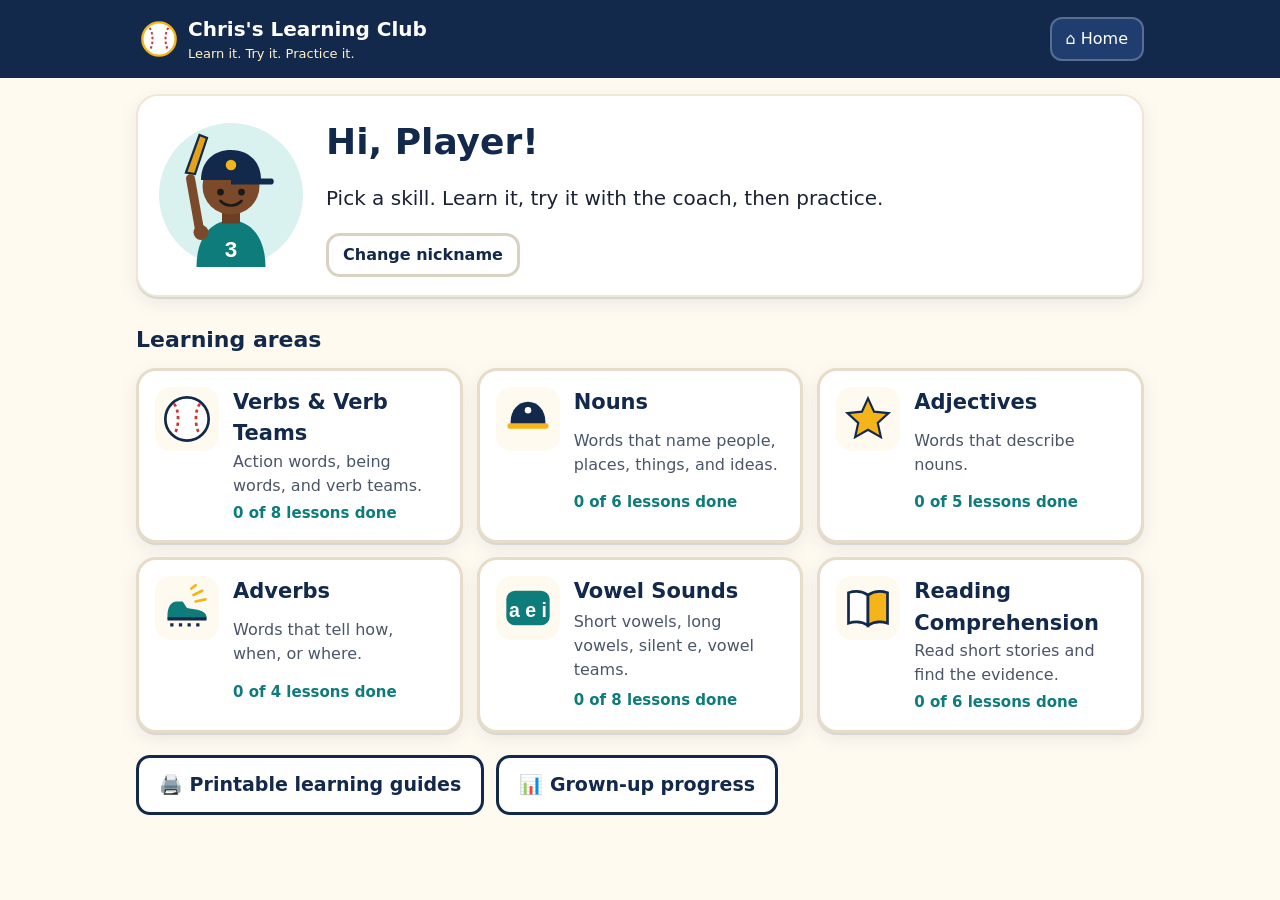
==== chriss-learning-club.html @ cc1f7034 "Raise verb, mastery, and reading content to grade 3 level - Rewrite the 59 verb practice sentences, " ====
<!doctype html>
<html lang="en">
<head>
<meta charset="utf-8">
<meta name="viewport" content="width=device-width, initial-scale=1">
<title>Chris's Learning Club</title>
<meta name="description" content="Short, guided grammar, phonics, and reading lessons for a third grader. Works offline.">
<style>
:root {
  --navy: #13294b; --navy2: #1f3d6e; --teal: #0e7c7b; --teal-l: #d9f2ef; --gold: #f4b41a; --gold-d: #b07c00; --gold-l: #fff1c9;
  --cream: #fffaf0; --white: #ffffff; --ink: #1a2233; --muted: #4b5568; --line: #d9d2c3;
  --good: #1d7a35; --good-l: #e3f5e7; --fix: #a3470f; --fix-l: #fff0e2; --info-l: #eef3fb;
  --radius: 16px; --shadow: 0 2px 0 rgba(19, 41, 75, .12), 0 6px 18px rgba(19, 41, 75, .08);
}
* { box-sizing: border-box; }
html { -webkit-text-size-adjust: 100%; }
body { margin: 0; background: var(--cream); color: var(--ink); font-family: Verdana, "Trebuchet MS", "Segoe UI", Tahoma, system-ui, sans-serif; font-size: 19px; line-height: 1.5; }
button { font: inherit; color: inherit; }
.sr-only { position: absolute; width: 1px; height: 1px; overflow: hidden; clip: rect(0 0 0 0); white-space: nowrap; }
:focus-visible { outline: 4px solid var(--gold); outline-offset: 3px; border-radius: 8px; }
h1:focus, h1:focus-visible { outline: none; }
.top { background: var(--navy); color: #fff; }
.top-in { max-width: 1040px; margin: 0 auto; padding: 10px 16px; display: flex; align-items: center; gap: 12px; }
.brand { display: flex; align-items: center; gap: 10px; background: none; border: 0; color: #fff; cursor: pointer; padding: 4px; font-weight: 700; font-size: 20px; text-align: left; }
.brand svg { width: 38px; height: 38px; flex: none; }
.brand small { display: block; font-weight: 400; font-size: 13px; color: var(--gold-l); }
.top .spacer { flex: 1; }
.top-btn { background: var(--navy2); border: 2px solid rgba(255,255,255,.25); color: #fff; border-radius: 12px; min-height: 44px; padding: 6px 14px; cursor: pointer; font-size: 16px; }
.notice { max-width: 1040px; margin: 10px auto 0; padding: 10px 16px; background: var(--gold-l); border: 2px solid var(--gold); border-radius: 12px; display: flex; gap: 10px; align-items: center; flex-wrap: wrap; font-size: 16px; }
.notice[hidden] { display: none; }
main { max-width: 1040px; margin: 0 auto; padding: 16px 16px 60px; }
h1 { font-size: clamp(26px, 5vw, 36px); line-height: 1.2; margin: 6px 0 12px; color: var(--navy); }
h2 { font-size: 22px; color: var(--navy); margin: 0 0 8px; }
h3 { font-size: 19px; color: var(--navy); margin: 0 0 6px; }
.lead { font-size: 20px; }
.muted { color: var(--muted); }
.small { font-size: 15px; }
.section-h { margin: 26px 0 12px; }
.card { background: var(--white); border-radius: var(--radius); box-shadow: var(--shadow); padding: 20px; margin: 14px 0; border: 2px solid #efe7d6; }
.center { text-align: center; }
.tag { display: inline-block; font-size: 13px; background: var(--gold-l); color: var(--navy); border: 1px solid var(--gold); border-radius: 999px; padding: 1px 9px; vertical-align: middle; font-weight: 700; }

/* buttons */
.btn { display: inline-flex; align-items: center; justify-content: center; gap: 6px; min-height: 52px; padding: 10px 20px; border-radius: 14px; border: 3px solid var(--navy); background: var(--white); color: var(--navy); font-weight: 700; cursor: pointer; font-size: 18px; text-align: center; }
.btn:hover { background: #f3f6fb; }
.btn.primary { background: var(--teal); border-color: var(--teal); color: #fff; }
.btn.primary:hover { background: #0b6867; }
.btn.primary[aria-disabled="true"] { background: #9fb9b8; border-color: #9fb9b8; }
.btn.ghost { border-color: var(--line); color: var(--navy); }
.btn.big { min-height: 60px; font-size: 19px; }
.btn.small { min-height: 44px; padding: 6px 14px; font-size: 16px; }
.btn.danger { background: #9b1c1c; border-color: #9b1c1c; color: #fff; }
.subnav { display: flex; flex-wrap: wrap; gap: 8px; margin-bottom: 6px; }
.subnav .btn { min-height: 46px; padding: 6px 14px; font-size: 16px; border-width: 2px; }
.crumb { color: var(--muted); font-size: 16px; margin: 6px 0; }
.say { background: var(--teal-l); border: 2px solid var(--teal); color: var(--navy); border-radius: 999px; min-height: 44px; padding: 6px 14px; cursor: pointer; font-size: 16px; margin: 6px 0; }
.say.mini { padding: 4px 10px; margin: 0 6px; }

/* home */
.hero { display: flex; align-items: center; gap: 20px; background: var(--white); border-radius: 22px; box-shadow: var(--shadow); padding: 18px; border: 2px solid #efe7d6; }
.hero-art .kid, .end-art .kid { width: 150px; height: 150px; display: block; }
.hero-text { flex: 1; min-width: 0; }
.name-form { display: flex; flex-wrap: wrap; gap: 8px; align-items: center; }
.name-form label { width: 100%; font-weight: 700; }
.name-form input { font: inherit; min-height: 52px; padding: 8px 12px; border: 3px solid var(--navy); border-radius: 12px; width: 220px; max-width: 100%; }
.continue { display: flex; align-items: center; justify-content: space-between; gap: 16px; flex-wrap: wrap; border-color: var(--gold); background: var(--gold-l); }
.continue p { margin: 0; }
.area-grid { display: grid; grid-template-columns: repeat(auto-fill, minmax(280px, 1fr)); gap: 14px; }
.area-card { display: grid; grid-template-columns: 64px 1fr; grid-template-rows: auto auto auto; column-gap: 14px; text-align: left; background: var(--white); border: 3px solid #e6dcc7; border-radius: 20px; padding: 16px; cursor: pointer; box-shadow: var(--shadow); min-height: 120px; }
.area-card:hover { border-color: var(--teal); }
.area-icon { grid-row: 1 / 4; width: 64px; height: 64px; display: flex; align-items: center; justify-content: center; background: var(--cream); border-radius: 16px; }
.area-icon svg { width: 52px; height: 52px; }
.area-icon.lg { width: 72px; height: 72px; }
.area-name { font-weight: 700; font-size: 21px; color: var(--navy); }
.area-blurb { font-size: 16px; color: var(--muted); }
.area-prog { font-size: 15px; color: var(--teal); font-weight: 700; margin-top: 4px; }
.home-links { display: flex; flex-wrap: wrap; gap: 12px; margin-top: 22px; }
.area-head { display: flex; align-items: center; gap: 14px; }

/* learning path */
.path { display: grid; gap: 12px; margin-top: 10px; }
.path-step { display: flex; align-items: center; gap: 16px; text-align: left; background: var(--white); border: 3px solid var(--navy); border-radius: 18px; padding: 14px 18px; cursor: pointer; min-height: 76px; box-shadow: var(--shadow); }
.path-step:hover { background: #f3f6fb; }
.path-step .num { flex: none; width: 46px; height: 46px; border-radius: 50%; background: var(--gold); color: var(--navy); font-weight: 700; font-size: 22px; display: flex; align-items: center; justify-content: center; border: 3px solid var(--navy); }
.path-step b { display: block; font-size: 20px; color: var(--navy); letter-spacing: .5px; }
.path-step span span { display: block; font-size: 16px; color: var(--muted); }
.lesson-list { list-style: none; padding: 0; margin: 0; display: grid; gap: 10px; }
.lesson-item { width: 100%; display: flex; align-items: center; gap: 14px; text-align: left; background: var(--white); border: 3px solid #e6dcc7; border-radius: 16px; padding: 12px 16px; cursor: pointer; min-height: 64px; }
.lesson-item:hover { border-color: var(--teal); }
.lesson-item.done { border-color: #a9d8b5; background: #f6fcf7; }
.l-id { flex: none; width: 40px; height: 40px; border-radius: 10px; background: var(--navy); color: #fff; font-weight: 700; display: flex; align-items: center; justify-content: center; }
.l-title { flex: 1; font-weight: 700; color: var(--navy); }
.l-state { font-size: 15px; color: var(--teal); font-weight: 700; }
.pick-grid { display: grid; grid-template-columns: repeat(auto-fill, minmax(250px, 1fr)); gap: 12px; }
.pick { text-align: left; background: var(--white); border: 3px solid #e6dcc7; border-radius: 16px; padding: 14px 16px; cursor: pointer; min-height: 72px; }
.pick:hover { border-color: var(--teal); }
.pick b { display: block; color: var(--navy); font-size: 19px; }
.pick span { display: block; font-size: 15px; color: var(--muted); }
.pick.main { border-color: var(--teal); background: var(--teal-l); }

/* lesson */
.steps-bar, .round-dots { display: flex; align-items: center; gap: 6px; flex-wrap: wrap; margin: 6px 0; }
.dot { width: 14px; height: 14px; border-radius: 50%; background: #e6dcc7; border: 2px solid #cbbfa8; }
.dot.past { background: var(--teal); border-color: var(--teal); }
.dot.now { background: var(--gold); border-color: var(--navy); width: 18px; height: 18px; }
.steps-text { font-size: 15px; color: var(--muted); margin-left: 6px; }
.lesson-card h1 { font-size: clamp(24px, 4.5vw, 32px); }
.explain p { font-size: clamp(21px, 3.6vw, 26px); margin: 0 0 10px; }
.worked { background: var(--cream); border-radius: 14px; padding: 12px 14px; margin: 8px 0 14px; border: 2px dashed var(--gold); }
.compare { display: grid; grid-template-columns: 1fr 1fr; gap: 12px; }
.cmp { background: var(--cream); border-radius: 14px; padding: 12px; border: 2px solid #efe7d6; }
.cmp p { margin: 6px 0 0; font-size: 18px; }
.word-group { margin-bottom: 12px; }
.chips, .tiles { display: flex; flex-wrap: wrap; gap: 8px; }
.chip { display: inline-block; background: var(--teal-l); border: 2px solid var(--teal); border-radius: 999px; padding: 6px 16px; font-size: 21px; font-weight: 700; color: var(--navy); min-height: 44px; cursor: default; }
button.chip { cursor: pointer; }
.tile { width: 72px; height: 72px; border-radius: 16px; background: var(--gold); color: var(--navy); font-size: 40px; font-weight: 700; display: inline-flex; align-items: center; justify-content: center; border: 3px solid var(--navy); margin-bottom: 12px; }
button.tile { cursor: pointer; }
.tbl { border-collapse: collapse; margin: 8px 0; font-size: 21px; }
.tbl th, .tbl td { border: 2px solid #e6dcc7; padding: 8px 14px; text-align: left; }
.tbl thead th { background: var(--navy); color: #fff; }
.tbl.small { font-size: 15px; }
.tbl.small th, .tbl.small td { padding: 6px 8px; }
.tbl-wrap { overflow-x: auto; }
.lesson-foot { display: flex; justify-content: space-between; align-items: center; gap: 12px; flex-wrap: wrap; margin-top: 12px; }
.lesson-foot .muted { font-size: 16px; }

/* memory cards */
.fam-tabs { display: flex; flex-wrap: wrap; gap: 8px; margin: 8px 0 12px; }
.fam-tab { min-height: 48px; padding: 6px 14px; border-radius: 12px; border: 3px solid var(--navy); background: var(--white); color: var(--navy); font-weight: 700; cursor: pointer; font-size: 16px; }
.fam-tab.on { background: var(--navy); color: #fff; }
.memcard { background: var(--cream); border: 3px solid var(--gold); border-radius: 18px; padding: 16px; }
.mem-words { display: flex; flex-wrap: wrap; gap: 10px; margin: 10px 0; }
.mem { min-width: 76px; text-align: center; background: var(--white); border: 3px solid var(--navy); border-radius: 12px; padding: 8px 12px; font-size: 24px; font-weight: 700; color: var(--navy); }
.mem.covered { background: var(--navy); color: var(--gold); }
.mem-steps { display: flex; flex-wrap: wrap; gap: 6px 18px; padding-left: 22px; font-size: 16px; color: var(--muted); }
.mem-steps li.now { color: var(--navy); font-weight: 700; }
.chant { font-size: 16px; background: var(--teal-l); border-radius: 12px; padding: 10px 14px; }
.good-text { color: var(--good); font-weight: 700; }

/* sentence + tokens */
.qbox .prompt { font-size: 21px; font-weight: 700; color: var(--navy); margin: 4px 0 8px; }
.qbox .prompt.big { font-size: clamp(21px, 3.6vw, 25px); }
.sent { position: relative; font-size: clamp(26px, 6vw, 36px); line-height: 2.1; padding: 6px 0 10px; display: flex; flex-wrap: wrap; align-items: flex-start; column-gap: 4px; }
.sent.has-links { padding-top: 40px; }
.w { display: inline-flex; align-items: baseline; position: relative; margin-right: 4px; }
.tok-label { position: absolute; left: 50%; top: 100%; transform: translate(-50%, 3px); font-size: 13px; line-height: 1.1; white-space: nowrap; background: var(--navy); color: #fff; border-radius: 6px; padding: 2px 6px; font-weight: 700; }
.sent:has(.tok-label) { padding-bottom: 30px; }
.punct { color: var(--ink); line-height: 1.25; padding-bottom: 8px; }
span.tok:not(.sel-adj):not(.sel-adv):not(.noun-found) { padding-left: 1px; padding-right: 1px; border-width: 0; }
.scroll-cue { font-size: 14px; color: var(--muted); margin: 4px 0 0; }
.tok { position: relative; font: inherit; line-height: 1.25; background: transparent; border: 2px solid transparent; border-radius: 10px; padding: 2px 6px 8px; margin: 2px 0; color: var(--ink); text-decoration: none; }
button.tok { cursor: pointer; border-color: #e3dccd; background: var(--white); min-height: 48px; min-width: 44px; }
button.tok:hover { border-color: var(--teal); }
.tok.sel-verb { -webkit-text-decoration: underline double var(--navy); text-decoration-line: underline; text-decoration-style: double; text-decoration-color: var(--navy); text-decoration-thickness: 3px; text-underline-offset: 8px; }
.tok.sel-noun { -webkit-text-decoration: underline solid var(--navy); text-decoration-line: underline; text-decoration-style: solid; text-decoration-color: var(--navy); text-decoration-thickness: 4px; text-underline-offset: 8px; }
.tok.sel-adj { background: var(--gold-l) !important; border-color: var(--gold) !important; }
.tok.sel-adv { background: var(--teal-l) !important; border-color: var(--teal) !important; }
button.tok[aria-pressed="true"] { border-color: var(--navy); }
.tok.m-ok { border-color: var(--good) !important; background: var(--good-l) !important; text-decoration-color: var(--good); }
.tok.m-no { border-color: var(--fix) !important; background: var(--fix-l) !important; text-decoration-color: var(--fix); }
.tok.m-info { border-style: dashed !important; border-color: var(--muted) !important; }
.tok.m-reveal { border-color: var(--gold-d) !important; background: var(--gold-l) !important; }
.tok.shown { border-color: transparent; }
.tok.shown.sel-verb, .tok.shown.sel-noun { color: var(--navy); font-weight: 700; }
.tok.noun-found { outline: 3px dotted var(--navy); outline-offset: 2px; }
.badge { position: absolute; top: -12px; right: -10px; width: 24px; height: 24px; border-radius: 50%; font-size: 14px; line-height: 24px; text-align: center; color: #fff; font-weight: 700; text-decoration: none; display: inline-block; }
.badge.ok { background: var(--good); }
.badge.no { background: var(--fix); }
.badge.rv { background: var(--gold-d); }
.sel-verb.demo, .sel-noun.demo { padding: 0 4px; }
.sel-verb.demo { -webkit-text-decoration: underline double var(--navy); text-decoration-line: underline; text-decoration-style: double; text-decoration-color: var(--navy); text-decoration-thickness: 2px; text-underline-offset: 5px; }
.sel-noun.demo { -webkit-text-decoration: underline solid var(--navy); text-decoration-line: underline; text-decoration-style: solid; text-decoration-color: var(--navy); text-decoration-thickness: 3px; text-underline-offset: 5px; }
.sel-adj.demo { background: var(--gold-l); border: 2px solid var(--gold); border-radius: 6px; padding: 0 4px; }
.sel-adv.demo { background: var(--teal-l); border: 2px solid var(--teal); border-radius: 6px; padding: 0 4px; }
.legend { font-size: 16px; color: var(--muted); margin: 4px 0; }
svg.links { position: absolute; left: 0; top: 0; pointer-events: none; overflow: visible; }
.link-path { fill: none; stroke: var(--teal); stroke-width: 3; }
.arrowhead { fill: var(--teal); }
.links-list { list-style: none; padding: 0; margin: 4px 0 8px; display: flex; flex-wrap: wrap; gap: 6px 18px; font-size: 18px; }

/* choices / sort */
.choices { display: grid; gap: 10px; margin: 10px 0; }
.choice { display: flex; align-items: center; gap: 12px; text-align: left; min-height: 58px; padding: 10px 14px; border-radius: 14px; border: 3px solid #d8cfbd; background: var(--white); cursor: pointer; font-size: 20px; }
.choice:hover { border-color: var(--teal); }
.choice.on { border-color: var(--navy); background: #eef3fb; }
.choice.m-ok { border-color: var(--good); background: var(--good-l); }
.choice.m-no { border-color: var(--fix); background: var(--fix-l); }
.choice:disabled { cursor: default; color: var(--ink); opacity: 1; }
.ch-letter { flex: none; width: 34px; height: 34px; border-radius: 50%; background: var(--navy); color: #fff; display: flex; align-items: center; justify-content: center; font-weight: 700; font-size: 16px; }
.sort { display: grid; gap: 10px; margin: 10px 0; }
.sort-row { display: flex; flex-wrap: wrap; align-items: center; gap: 8px; padding: 8px; border-radius: 12px; border: 2px solid #efe7d6; }
.sort-row.m-ok { border-color: var(--good); background: var(--good-l); }
.sort-row.m-no { border-color: var(--fix); background: var(--fix-l); }
.sort-word { font-size: 26px; font-weight: 700; min-width: 90px; color: var(--navy); }
.sort-btns { display: flex; flex-wrap: wrap; gap: 8px; }
.bucket { min-height: 48px; padding: 6px 14px; border-radius: 12px; border: 3px solid #d8cfbd; background: var(--white); cursor: pointer; font-size: 16px; font-weight: 700; color: var(--navy); }
.bucket.on { border-color: var(--navy); background: var(--navy); color: #fff; }
.bucket:disabled { cursor: default; }

/* help + feedback */
.coach { background: var(--navy); color: #fff; border-radius: 14px; padding: 12px 14px; font-size: 19px; margin-bottom: 10px; }
.coach-tag { display: inline-block; background: var(--gold); color: var(--navy); border-radius: 999px; padding: 0 10px; font-weight: 700; font-size: 15px; margin-right: 6px; }
.hint { background: var(--gold-l); border: 2px solid var(--gold); border-radius: 12px; padding: 10px 14px; margin: 10px 0; font-size: 18px; }
.fb:empty { display: none; }
.fb { margin: 10px 0; }
.fb:focus { outline: none; }
.msg { border-radius: 12px; padding: 10px 14px; margin: 6px 0; font-size: 18px; }
.msg.good { background: var(--good-l); border-left: 6px solid var(--good); }
.msg.fix { background: var(--fix-l); border-left: 6px solid var(--fix); }
.msg.info { background: var(--info-l); border-left: 6px solid var(--navy); }
.yay { font-size: 24px; font-weight: 700; color: var(--good); animation: pop .4s ease-out; }
@keyframes pop { from { transform: scale(.7); opacity: 0; } to { transform: scale(1); opacity: 1; } }
.qactions { display: flex; flex-wrap: wrap; gap: 10px; margin-top: 8px; }

/* reading */
.read-layout { display: grid; grid-template-columns: 1fr; gap: 16px; }
.read-text .passage { background: var(--cream); border: 2px solid #e6dcc7; border-radius: 14px; padding: 14px 16px; max-height: 50vh; overflow-y: auto; font-size: 19px; line-height: 1.7; }
.passage p { margin: 0 0 10px; }
.p-title { margin: 0 0 4px; }
.p-type { font-size: 14px; background: var(--teal-l); border-radius: 999px; padding: 1px 8px; color: var(--teal); vertical-align: middle; }
.sent-btn { font: inherit; line-height: 1.5; text-align: left; background: var(--white); border: 2px solid #d8cfbd; border-radius: 10px; padding: 4px 8px; margin: 3px 0; cursor: pointer; display: inline; }
.sent-btn:hover { border-color: var(--teal); }
.sent-btn.picked { background: var(--gold-l); border-color: var(--navy); border-width: 3px; }
.sent-btn.m-ok { background: var(--good-l); border-color: var(--good); }
.sent-btn.m-no { background: var(--fix-l); border-color: var(--fix); }
.only-wide { display: none; }
@media (min-width: 900px) {
  .read-layout { grid-template-columns: 1.1fr 1fr; align-items: start; }
  .read-text { position: sticky; top: 10px; }
  .read-text .passage { max-height: 78vh; }
  .only-wide { display: inline; } .only-narrow, .scroll-cue { display: none; }
}

/* rounds / results */
.rdot { display: inline-flex; align-items: center; justify-content: center; min-width: 36px; height: 36px; border-radius: 50%; border: 3px solid #d8cfbd; background: var(--white); font-weight: 700; color: var(--navy); font-size: 16px; padding: 0; }
.rdot.now { border-color: var(--navy); background: var(--gold-l); }
.rdot.ind { background: var(--gold); border-color: var(--navy); }
.rdot.help { background: var(--teal-l); border-color: var(--teal); }
.rdot.rev { background: #eee; }
.rdot.answered { background: var(--teal-l); border-color: var(--teal); }
button.rdot { cursor: pointer; min-width: 44px; height: 44px; }
button.rdot.now { border-color: var(--navy); background: var(--gold-l); }
.tally { list-style: none; padding: 0; display: inline-grid; gap: 8px; text-align: left; font-size: 20px; }
.tally .rdot { margin-right: 8px; }
.end-btns { display: flex; flex-wrap: wrap; gap: 10px; justify-content: center; margin: 12px 0; }
.end-card .end-art { display: flex; justify-content: center; }
.key { font-size: 21px; background: var(--gold-l); border-radius: 12px; padding: 12px; }
.score { font-size: 40px; font-weight: 700; color: var(--navy); margin: 0; }
.review .rq { font-weight: 700; color: var(--navy); }
.rules { font-size: 20px; }
.status { display: inline-block; border-radius: 999px; padding: 1px 10px; font-weight: 700; font-size: 14px; white-space: nowrap; }
.s-none { background: #eee; } .s-practicing { background: var(--teal-l); } .s-review { background: var(--fix-l); color: var(--fix); } .s-strong { background: var(--good-l); color: var(--good); }
.hist { padding-left: 20px; }
.confirm { margin-top: 12px; background: #fdecec; border: 2px solid #9b1c1c; border-radius: 12px; padding: 12px; }
.next-skill { background: var(--teal-l); border-radius: 12px; padding: 10px 14px; }

/* printable sheets */
.sheet { background: #fff; color: #111; max-width: 760px; margin: 14px auto; padding: 28px 32px; border: 2px solid #e6dcc7; border-radius: 12px; font-size: 16px; }
.sheet h1 { font-size: 28px; margin: 0 0 4px; color: var(--navy); }
.sh-sub { margin: 0 0 12px; font-size: 17px; }
.sh-sec { border-top: 2px solid var(--gold); padding-top: 8px; margin-top: 12px; break-inside: avoid; }
.sh-sec h2 { font-size: 19px; }
.sh-note { background: var(--gold-l); padding: 6px 10px; border-radius: 8px; }
.sh-practice li { margin-bottom: 14px; font-size: 19px; }
.sh-key { border-top: 3px dashed #999; margin-top: 30px; color: #333; }
.sh-foot { font-size: 12px; color: #777; text-align: right; }

@media (max-width: 640px) {
  body { font-size: 18px; }
  .hero { flex-direction: column; text-align: center; }
  .hero-art .kid { width: 120px; height: 120px; }
  .compare { grid-template-columns: 1fr; }
  .card { padding: 16px 14px; }
  .brand small { display: none; }
  .brand { font-size: 17px; }
  .brand svg { width: 32px; height: 32px; }
  .top-btn { padding: 4px 10px; }
  .lesson-foot .btn.big { flex: 1; }
  .sheet { padding: 18px 14px; }
}
@media (prefers-reduced-motion: reduce) {
  *, *::before, *::after { animation: none !important; transition: none !important; scroll-behavior: auto !important; }
}
@media print {
  @page { margin: 14mm; }
  body { background: #fff; font-size: 14px; }
  .top, .notice, .no-print, .subnav { display: none !important; }
  main { padding: 0; max-width: none; }
  .sheet { border: 0; margin: 0; padding: 0; max-width: none; }
  .sh-key { break-before: page; }
}

.path-step.final { border-color: var(--gold-d); background: var(--gold-l); }
.path-step.final .num { background: var(--navy); color: var(--gold); }
.mbar { height: 12px; background: #e6dcc7; border-radius: 999px; overflow: hidden; margin: 6px 0; }
.mbar span { display: block; height: 100%; background: var(--teal); }
.jump-grid { display: flex; flex-wrap: wrap; gap: 8px; margin: 8px 0; }
.jump-grid .btn { min-width: 52px; }

button, .btn, .tok, .choice, .bucket, .sent-btn { touch-action: manipulation; -webkit-tap-highlight-color: transparent; }
.tok.fixed { color: #6b7280; border: 2px dashed #e3dccd; background: transparent; min-height: 48px; display: inline-flex; align-items: center; }
.exposure { margin-top: 10px; }

</style>
</head>
<body>
<header class="top">
  <div class="top-in">
    <button type="button" class="brand" data-act="home" aria-label="Chris's Learning Club, go to Home">
      <svg viewBox="0 0 48 48" aria-hidden="true"><circle cx="24" cy="24" r="21" fill="#fff" stroke="#f4b41a" stroke-width="3"/><path d="M12 10c5 5 5 23 0 28M36 10c-5 5-5 23 0 28" fill="none" stroke="#d1342f" stroke-width="2.5" stroke-dasharray="3 3"/></svg>
      <span>Chris's Learning Club<small>Learn it. Try it. Practice it.</small></span>
    </button>
    <span class="spacer"></span>
    <button type="button" class="top-btn" data-act="home">&#8962; Home</button>
  </div>
</header>
<div id="notice" class="notice" role="status" hidden></div>
<main id="app" aria-live="off"></main>
<noscript><p style="padding:16px">Please turn on JavaScript to use Chris's Learning Club.</p></noscript>
<script id="verb-guide-pdf" type="application/octet-stream">JVBERi0xLjQKJZOMi54gUmVwb3J0TGFiIEdlbmVyYXRlZCBQREYgZG9jdW1lbnQgKG9wZW5zb3VyY2UpCjEgMCBvYmoKPDwKL0YxIDIgMCBSIC9GMiswIDEw
IDAgUiAvRjMrMCAxNCAwIFIKPj4KZW5kb2JqCjIgMCBvYmoKPDwKL0Jhc2VGb250IC9IZWx2ZXRpY2EgL0VuY29kaW5nIC9XaW5BbnNpRW5jb2RpbmcgL05h
bWUgL0YxIC9TdWJ0eXBlIC9UeXBlMSAvVHlwZSAvRm9udAo+PgplbmRvYmoKMyAwIG9iago8PAovQ29udGVudHMgMTggMCBSIC9NZWRpYUJveCBbIDAgMCA2
MTIgNzkyIF0gL1BhcmVudCAxNyAwIFIgL1Jlc291cmNlcyA8PAovRm9udCAxIDAgUiAvUHJvY1NldCBbIC9QREYgL1RleHQgL0ltYWdlQiAvSW1hZ2VDIC9J
bWFnZUkgXQo+PiAvUm90YXRlIDAgL1RyYW5zIDw8Cgo+PiAKICAvVHlwZSAvUGFnZQo+PgplbmRvYmoKNCAwIG9iago8PAovQ29udGVudHMgMTkgMCBSIC9N
ZWRpYUJveCBbIDAgMCA2MTIgNzkyIF0gL1BhcmVudCAxNyAwIFIgL1Jlc291cmNlcyA8PAovRm9udCAxIDAgUiAvUHJvY1NldCBbIC9QREYgL1RleHQgL0lt
YWdlQiAvSW1hZ2VDIC9JbWFnZUkgXQo+PiAvUm90YXRlIDAgL1RyYW5zIDw8Cgo+PiAKICAvVHlwZSAvUGFnZQo+PgplbmRvYmoKNSAwIG9iago8PAovQ29u
dGVudHMgMjAgMCBSIC9NZWRpYUJveCBbIDAgMCA2MTIgNzkyIF0gL1BhcmVudCAxNyAwIFIgL1Jlc291cmNlcyA8PAovRm9udCAxIDAgUiAvUHJvY1NldCBb
IC9QREYgL1RleHQgL0ltYWdlQiAvSW1hZ2VDIC9JbWFnZUkgXQo+PiAvUm90YXRlIDAgL1RyYW5zIDw8Cgo+PiAKICAvVHlwZSAvUGFnZQo+PgplbmRvYmoK
NiAwIG9iago8PAovQ29udGVudHMgMjEgMCBSIC9NZWRpYUJveCBbIDAgMCA2MTIgNzkyIF0gL1BhcmVudCAxNyAwIFIgL1Jlc291cmNlcyA8PAovRm9udCAx
IDAgUiAvUHJvY1NldCBbIC9QREYgL1RleHQgL0ltYWdlQiAvSW1hZ2VDIC9JbWFnZUkgXQo+PiAvUm90YXRlIDAgL1RyYW5zIDw8Cgo+PiAKICAvVHlwZSAv
UGFnZQo+PgplbmRvYmoKNyAwIG9iago8PAovRmlsdGVyIFsgL0ZsYXRlRGVjb2RlIF0gL0xlbmd0aCA2NzcKPj4Kc3RyZWFtCnicfdXLattQFIXhuZ9Cw5ZS
nON9S8EYcmkgg15oSueOfZK6xLKQ7UHevnt5hfRQSgX2/oV00Dfb06vb69t+c+imX8fd6q4euodNvx7rfnccV7W7r4+bflJm3XqzOrzcnf5X2+Uwmebhu+f9
oW5v+4fdZD7vpt/y4f4wPndvLk7Xu+v6a/njeLfs9+8vd0/rt5Ppl3Fdx03/+J9X7o7D8FS3tT90Z5PFolvXh/zYp+Xwebmt3fTf5/689f15qN3sdF+IXu3W
dT8sV3Vc9o91Mj87W3TzuFlMar/+61mZnfPM/cPq53J8efcsr0V2aXrWtDStTVvT3nQ0fd70h6Yvmr5s+qrp66Y/Nn3zp0vjL42/NP7S+EvjL42/NP7S+Evj
L42/NP7S+EvjL42/NP7S+Gf0z05Nf45s+nNk058jm/4c2fTnyKY/Rzb9ObLpz5FNf45s+nNk058jm/4c2fTnyKY/Rzb9OSZzoV/gF/oFfqFf4Bf6BX6hX+AX
+gV+oV/gF/oFfqFf4Bf6BX6hX+AX+gV+oV/gF/oFfqFf4Bf6BX6lX+FX+hV+pV/hV/oVfqVf4Vf6FX6lX+FX+hV+pV/hV/oVfqVf4Vf6FX6lX+FX+hV+pV/h
V/oVfqPf4Df6DX6j3+A3+g1+o9/gN/oNfqPf4Df6DX6j3+A3+g1+o9/gN/oNfqPf4Df6DX6j3+A3+g1+p9/hd/odfqff4Xf6HX6n3+F3+h1+p9/hd/odfqff
4Xf6HX6n3+F3+h1+p9/hd/odfqff4Xf6Hf6gP+AP+gP+oD/gD/oD/qA/4A/6A/6gP+AP+gP+oD/gD/oD/qA/4A/6A/6gP+AP+gP+oD/gD/pfNsTLJsCuwNp7
XUSr4zjmjjrtxtPiwcrZ9PV1fQ67Aafw+w0ikaOpZW5kc3RyZWFtCmVuZG9iago4IDAgb2JqCjw8Ci9GaWx0ZXIgWyAvRmxhdGVEZWNvZGUgXSAvTGVuZ3Ro
IDE4MTc1IC9MZW5ndGgxIDM1MTI4Cj4+CnN0cmVhbQp4nO29C1wVVR44fs6cmbkzc9/AvXB5DuAVUQRE0fCRFwUURSTEZz5AuAgKXOKhmZq2vR9mZZqa5SMz
M9dI3TJTs6K2h261aa2ZmZtubZG1/exFMP6+58y9PMzattrH///5Mc7MmZlzvuf7/n7PdwZEGCFkRssQQQXjJ6SkTZu85l648x7sk0qrS2rlyUooQngA7M7S
+Q3q5U/3kxDi8mAvKq+dU30lN+8LhPiN0H/HnKqF5at+v+1uhAR4PjSpwltS1mtu3lCEMq+G5wMr4IblccObcN0E1z0qqhuu/u5AahJcHwX4y6p8pSUPl903
AqGRRfD8+eqSq2vFh8W+CGWFwbVaU1LtrYu7/2O4vgyhYem1vvqGCyfQNISuq6XPa+u8tYtLNn8E13chZHgEYX4Vtx8JgE9/YS3MEK2fyTuonAsCCowSISLP
cfxHqObCn1H7BaVHcSKPVFNBeXYZUpF64YIYooXgdYZq/GExwhcuXED6D0aYnU1IxAprLUO/9gcjDqTAA74iMiAJyUhBRpjBjCzIimzIjoJQMApBDuREoSgM
uVA4ikCRKApFoxjANhbFoXjUA7lRT5SAeqFE1Bv1QUmoL0pGKSgV9UNpqD8agNLRQDQIXYYy0GA0BA1Fw9DlaDjyoEw0Ao1EWSgb5aBRaDTKRWPQWJSHxqF8
NB4VoCtQIZqAitBENAlNRlPQVOD8lWg6moFmolmMgHLcH5ej/ejv0B6GNqNWEgM0cagc7tLzDlyEWuD5bOh5HX8jLoJzNb8FcfB8KX8EQHC4P5qNroKWm9+C
96N96CyMvg4vF0YL02hvxikK62vhBfyFkMFloCl8NT+M38Vfx++CHo18OX8daoJjBvcmv55fxL/OL0JTKGY4j+4UD7QOj8HxaB23DmdhF87ijqDnGP7D8To8
RHhNeA0dQ8dwAfTcgRZwCv4j/hKn4Cl4F4z6Gn2NY+AqnUvH5/BHgPEa9CaZIihoHVqBg+BqPzoCeJ9FX6J6HqCiFcIxro9wDL2ATqN34D5CczEHxyjSVzgG
2xdoG5oLnDmNOeGYGGKI5cu5b1ELvp7byn2L4zEHWxCOAW7OJEf4Yv6P/K3wFLiDOdKfxJARcJxOewjH8DrA4rRYjhdCP7otgnlauBe4vUDjQXQS6ILZuenc
Im4dOol34n2AMUI34p18sWE2H4HWiev4Kegc5Q16kzsC/Chg/Lgd3S72Q1/zIvqC5OFifhvlGHILz4EpxBrGiEFoNR5juB4oQWQQWgR6itArGAnP6Rv0ksQo
tJpPIA8C7hy3JMA3vBAd4TLIbLSebSvxXrQS7UX1CECQnk8ZRIEnHEZJqq2Jc+eWNXmumKK+PDW2b9JFl6rNoDahgibzQnXvhQsFU/gIYWqTENlE3FIT744/
/WMPT/dNGlswRd2Le2Vn+cFmF2fBzQlToEmv4Dbcz85iz+isTYIb/uUWN6mlFeptttviB99m8w7uSzVdW82XC1vAjg0oZj/icU9gg4h7Pokl4VaORynNR1v6
IdvRlqMtqcH2WLs71h5bzqO2ehLRdlZbbbB8+2WdmMh0HMfA4WbQGgE8QYzHSu4Qb0fLJZ4YMCcixXZ0aEtaRkY/lHKmrSUVx9pJLAGAsaCaFf01rT+u0NYI
x9pf0Gbize2HtfW63bxAtpMKgEnxi/ZYBXwnDzARz/G8SCRbW9t7FL3zADoV2+PZRio+e+0zgAQqTHcdzu1AVaJwEPxPDBrr6ecS8D2RoYZgq/GeaIdM0Aq7
OSY6KjIiPCzUGRxkt1ktZpMiS7okw8UQ1Xb0cCjFfeiZtKNDYTb/MRWT2OD+JNYRy/b4YLanx7Idw02yohhLJSdLsEN7MhtHak3FJ4u1b4tPFWt/x6NztLO4
sBgXaN/mALsPakvxddrSY9q5d7Tr8FK6v4ODjuHr2rdr50BJ0UbtLUEUQ8Bn9gbfWO8ZHqmI7ogwe2hID2NUHz5MlJPiOWG1uCopdHXYqoiVQSFJKyFm9MJR
KUiwiL162GWCDX0igglKEUPVNNvR5rajoUPbQocebWu2B2XAP6CwuQVun2+xfXXOngFbUGiG/igoIyMVx5NknGCPxqH2hGScPmDgcNzfAVcOejc0GjtCRAOx
W+DsDLZfDh16kojNeMknvvpPF8Z+/spXH+LNZS974Z+qHTn/zeZRE/O/mDy5QHsL9xWSE7E4ZDiPB4m99zy6+xX5ow+luAitd4qgnRZ7PfPU3hctZAQW+Oz0
ISO1J7RP8IgRWSNB00Zc+NDwAvgjI0SYCIgi/VGpJz3CGB7uchnDwiLc6AFT8gNxa3s9EC4+YFobFrQmMnz9AFe/PhEykRyyLFn7STFyH8nqHmB7r7kFyD73
NaWbcsJ2Ju380DPsju1cKliXwSZ8RvepcThOBBL7pw0EChPSnEB2fFxPYAe4vv6xXa5Du/QT+4/KHzd6dN64UfvefnvfvnfeaXefJA+///3yfceO7aP76Pz8
0aPH5XMVi+rqFy2qr1u07S8HDpw4cWD/8ba3RPPxAwfefffAgePbFtfVL1lSX7dY1+tFFz4UtwD9PVEqHuiZasJmo1WWFKskS0l9k1P4PqlWjFEvnJhghXjt
Tk2QMM8b+8ohiI++O6rvJkvshqgHw9db1vByQm/UA0eBzhtTe0SF9O5hjgrlsSCH9jbbTf1sbS3NR4+22F46x5RBVwh7BtOYl858/TdgkQ0Yx3QlNEPnluUz
aHacgHcCbU2N2yUlYDTDc4OIrMTKy7JVsRjlBGOqE0HE4F1ylBJljEx1oxQlxejuOVwZbvQYxipjjWNTxqZOw9O4iYZpyjTjxF7Tk6enTkmblVaGKrk5hmJD
pVJpLOu5LC1JNioJLmN4Qm9jhjE9MjUqNTo9xsONMeYm5PaajCdz041XJsyBIVVGxww8Q8aX40GxImfAsQkWHK8iENwgpt3905yh9mQcz6RImFqDLAeRGLw2
fZCAB1l9pditTZld+fHvtO+0Z1Zs7t1Le+vKF+fN3FYwbmK/+zJHbF8wsiGNnNIuz9lZ86R2Zp52sDonCztO3HN6bvrcwQ81R0Vpn6QmDxkYN1l7K2XBqPrN
iYkgJfB5uIn5PIdHwXei5Tz4O8KDCKira2GODjf5XRz0b9K+JDzEMzP1umiL4SGLAfMSMtp5mwU8ZHNaEHW7NuZ1e3LpA4IotY6QIMJr76y9Z+UanLhs2VLt
y28waBt+7qvPtCEnT2qD9Qxvi/Yl9y2DHekxoy3iQxazQbGLiFjAe6S1BAAHDwxKH8AlxDqDHCGcYcsy+MGJa1bes1b78hx+6eRJ/OJnX2nDT5zQRn6jw03k
MngR9NaOcjy9bGajIht4cLWKSSLCw3aTZX2QZFKILNoJJhyy8kbZLAZBCGlOew/2UOaXKDea0+Af1ThsxgY3MEZI6IsHCfb+djcvak/iMXna7u3arjyczw7b
8Tj+ud/vXL5X24an7F2+8/fLn8RTtG1PMpyOQ959QuDBl8R5bMhAHpHxVkHiURCniCY6d9vQZlD380PhDEIAhw/zgaO3kzc5pf3rc+1fc4rAt59vaT/PmVo4
E4VZrZ3kMvD14KlcHhN5FG0TCQ+pVLAIXDt62M88gBAf/Cau+OZYGb5ee127HTfSsT68n/uQOwV6EPQU9xjazmPEA9d1JYBBsT6uof0O7pR2UucprFPYXATZ
n0LbODqNrjQpevc3aYiFCZbQtcCFEVwL07HgpzjQMA5hktLMxHn+cCokn/Gc5f32f5wUjn1XTf3M7AsfCil+PxvvCZZ3WMkOx3rrmjDkNIWKzqCQMJiJKegZ
6kRTsa0nmI3dRg0G21CsiuzsSHZWLl48d+7iRXMh1h3S3tWOa4ewByfgntjDteCws2e1j7WzH3+Mw7TlWjVeietxA16pVVP6YJ0k8ICzgnp5HGQnz+0UlhvQ
TlkKE8MJChOwEbjT0qxTnHaepSyxdoHlLPbYL3CR9hC+Etfgou9bsEJeHI3F0d+na18z3m2GNeEpoC8M3e5JRFG8wIdiZ1iUIPBuIQxZ7rIadwSt59HjXJhD
QBbJ6cARFuKyvTe2yVw05WlELhy6bCpE0xbqAjM65oerbq6QxQ5PTy60t7N3KCHIEiqEhYaGhsWhuNC4sHSUHpoeNgKNEXJCc8KsM9AMTDHHLJACNw0QUvur
PA2yXD539/cvcLG5Ocsbp719ze+0a7AJJ177Ko6AlCICnx5xbVblsnF5eHSfvi1vXfPWE4zGWy98yJ8DGnuhPE8f5NgRLK9WnjDvENXVMU9E7ghuil8vrkl0
BrtCkM3l7GlzkpiQGFWOTrS1nQGmHm3RPT8T8RmaIWhfgc8Hy6Nxn4+N60kTAz3W9cHpeqMb1mTffQ9oO7R99R9dVXVsztqHHnlo3ea777zt2hkHZ9Z9UAWx
M/Y24k54btX7H7ndOHHgoLml5ZXfXjlj0szeiThcVZ89dP0jLOZNZ+vjY9Ayo5EeFceaiRnFEmJ2I2I07BQwWS5jkwJ5m8SbQsAFgum2pDGxnKFJaJBfKLw/
mss0UQOPEU/VxM59qU3DWz14x7Fj2r3tc/k17SvIzrZC7e/aF9iGxwAfHwRbgHUPrGOHeeJ4Q9Sq8B0G22r7qpAdhl1m7nG03LwmmsQhHOpUYpAtGhILCJ62
c37b+Btlm3YGkKA26aDMQY4Q1I1/lG3HyYH2+UlTwdHgVO0P2rtLv1t0zYmSOzZtumPC/irhmHb2I5NZ+/z8l9q5fmk4JSfn1sb5t/TpS/mzFPCLF86BrfZA
gzwxwWiHU9wRaVptXmXbEbc+co3bJIe7iDs43BUa08NN7faM7VwzQ4+K9dzbVKhdMhesx0ADoJrGUNWNOc3JnfXCT7nXi+fP2law45BtxLorz2KX9pL2rXZS
ew434uw5z3Onr/f/cEe0lr59nt3fr592/vgX2il8K67EdfgRleom2N854KmIsj2hgosjHO8ihHMLwE4CaTjByGB7T8/Bwft1y8Z2GQjGMzxGAwkXepJ0kkOE
GcGxDhyLY2/lve37tFu5hPZ+wrHj3/P8PvB4S4A/QcyXxaMUNMrTK8yUsAOJO6JRU1+w8ug1qWEO2UR6hFt7hzt6yuERCSTc2jO2RyoYAvg4yqKgQIp4vuUM
zXwyunPMTdOHHrG6rermofaAhCI40AHYyb1S1dBQNa+uTlt8y204HMRsxeG337LmfnCJ7wP73rn/y9Lp02bPnja9lFs/v6amsbHG17g0cfvSAy+9eHDp9sTe
B+56/8MP37/rAJ44tbh46tRZxVT2c4E2C8g+TJe9wbVDgXXuKn4H6OIO23rnGnek2xAeHIriws1M9s1tbWd0QpoDBj1I18NBkAzFQTIUkHdcTxzAHQg9Mn1b
4Y5D9qx1085qH+EMbMA9sEe7TdtXeQgv9ZaDUpSXx+KQPiDvtDRsfPcfOE6br63R7tSmxnDnrr/+dzfc8Lvrr2f2fBYO+XwxW+NFeizcNrSb3yYKGJafwbDE
A4ulDtUf8+h2Fldq99GdL9aWaFshoDE410GspXDo+tPtCZYg1tKAu1shPFuCBisMGIugsAaFKKVHXj/IbyH6Urj+CMxbdLg0LxgmnOD/CLoZ47EJNE0RyB/E
PQAT8QaaBrGo2QJJiMw5cDoWTrQNJc2tmsCRI9oe7clW/HoLfl3H8ThOEE6QE35azegR7knxEV4SMI8klt6wxTZLChxsOy5wFFKrRk58+t5nP8RHFCA/Evg/
4D0GERhmoEA68AlOxxQhBoO8SI60av1atH6t4MUoLsvB5mLADqJQLBrtSYgKFzhedFnRHdG2u62rTJuCl0ffroqCjMNdSOac1hjEReM4to4/SqOBPxyAaKjb
+AyCHc3DYtmysFvMSqN2YMWQQAvAau5F7b4Rcz0Z6cWTrthfvvDlGecxyp/pyeqtyxR/269w6ezBA6Yn54wfOQIP7t3rj8/Ovn9qxuVj+z5HqwIcullbb/AJ
G8F+x6Eqz2CTlQxIzRvX3xrmkiPIXmv/VHmvy5G61/rUoB57HU+NXJHff0BeuBhm6h2OegdFJ4b3yg3q1TtxwLB8mi5AXANNsGlDXwpikRsYx241n7OBz06z
+5c79JiKu5gvptbR079ISO+vr3YTevagNLPsOtTJUyMKFfn4uB4Jet49sAfwgq6TwZziyfDKaVPnzps2pRKvi75x6o53/vLY1Buj31x85+Ahs7QPtzYcnXbv
w/O8ZZisvLZt6rwl2vE1T2t7ly276ZZrr8Xj93yAaxaNHaft095J4CIW3bnimoXLl2vTRo3/7uWXWwtGXd8+NviVB8oez73mhmFDZmuv/GGV9n3Z7DkzCzaX
zLl+yRKcewBS4yWLb3ls0+yz12r/0I5SvioIiQnggw3Q0jweFCUKhihRFJQoSRFAD2ibi+IJhl2KIjxRomSF54lb4dFOiV8ucoosGZiByCKBZGxXDMEzmv11
E6oxut+WPvOvBg26B+9yh6ZHy8KUFGWSUq4sRUvxUmmp3KDcpmxQnoXtddhOKbYgKVKOMbml3rJqyuVzhFHSaHkKmcpPEiaLFaSSLxfmiMWmBrQIX8M3Couk
BvlW/ibhJulWeS2/WlglrZOflJ6WX0Mv4he51wzPS0fk4+ht/DZ33HBMeldOYYkXicVsI3xO+9ZZ2hIuEb/GJWpL2rfhtYexTftCONbah3NzhdSuCdoPOcmt
wDsJVjQqKvC4g9DT1oPi0+HL5afDRFhMBEWbrHJYBG8gzmiT02EzOF0kFvxvGi2t2QNFFt2cYMtI9cgozhaXElcQx+MZ2J9W2YMDDT3rSoRliJ5bBV05c+aV
x/7a0NjQ+Fdu9OJbtPe0t9uv40bgQTi0nKwsyB93hdbcXj+7tKREW8i5ejy//C9HhWP7X69ey3xKOcSN6eALXGiIJ9xkk5GTmCEL3ElsO+X1ZE14cF8TEvuE
22A1GUjytWbbizrWqXtSImZFcHiGm62f9eRAXzlTS6BmIEyf+7cl2u1aHt6DG5f8be68N+r/1NLyp/o35hUOugxvwl5cjjddNkh7LTdL+/bjj7Rvs3KZjwK+
ihmMr6Eo2eNAh+Tl+JBT4pwKEvrakpFTJvrKA7xPgHupuwpckBBgu99YMbAoVF+ZisAxbthtLd99+1n7V3g1LsLjFlSWl1derTXBNpff1XbVJ6fe/xjHlzR4
tW8feVT7xttQQvkDePCnAQ8jSvWE8IfEg9whtFw6pGBBBokiYmKibG4OyC/1SZu5wFxrBgMIRC267eet7XXcnPa13JbvT0ASd1L7BPbtdAWnz/EazCGjPh57
xxwCZhMo+gQs/WHgjQXGWmM38B3AtaUB0O03+2Xbyvz8WI/bFe4MiDf86cgOAUdGR7j6mfqjlOC+Yp9omAtSfBonm9lyDja/qKm0d82KAfa6wbH5Zc13lzVN
pIXWu7RXH2YC349/twrbFy75ZvHfvvvi5NA5iZ9yU3w5OUzolfhBKvRROdqFzz/TNKsNx9EXDYwXwteM35d7grlD0kEeLVdE4ASEow52s8Rg6PmhwA+Pg9aS
rIJVtBqsUoG5GHi/waxcxH18HXcZrbG2v0xZ1P5HLgNseCEwCfnn5IaxNXHSU+g5js4D6+exTdaisU22oithmYeQ57Kp+oIaP2kTPEKBQNgM+ylU6hEAzoXl
WjmDY0SZnmAjhwyHhOfRcpMgidgpMtx/ALO5xb+yYopMgZs9oD8MOI0VTJXpJG9qR/KHXr0IptoPK5IWHH/T7wK4i1extfF1kPlA5kHQczLkULwoUTqMuvaw
NRCEb4jTnklOwSnaTEPJEEMeGWu4kkwRZhh8ZA71nWKFodi0lFxtWGqoNd3I3yRuN4QmcGncEGkEN1Yq4qYKU6RZUjFXLlRLtdzV4GKXSrcJy6XHpOAZjOU4
FhZVWOd4H/xsez/i0qLbdzKun+Ji24e1nePy2vd08J3ZloBCPUaq8zx2EkREcDaU12cCiR8Fxszm+3wwGDbOQH2DCf3J058MNEgGbiDmJHoinKzIeKCiyG7F
wBEkATuMgiwRDguK2I9X+iEwgDbd9eo8ae6oWwYikhRYX1jZ+qJc5qySVY7hHIYYKUZ2KH244dxobjyXZ8hTJnNTDVOVCs5n8CmruLuku+RHuSZDkxLOYx7W
+U7sIjZLb+wmg3E6GY89ZJQ0SZoqF1gq8BzilebKxZYbpdvk+6QwiD7BlHt05R/PWPgJuKlJ+O/avdq289o2baVwrO00iWntw2e1nSDu7/d3tRcZLfZEGQbS
N3ADIRFxU+KfkwQRG7h+vKGf7kdYYUKnOqPLWphntBpobXaAIiKjS7wMj8JjxEl4qlhgnIMrxGLjPvykaHFx4YbLuf6GXCDeY5jITTOUc5UGIxM9Zu90KNo7
uRhcrRW2n2YYIx4BxqjN/z4UfJJY7q8npXmCxZ1BaKdpfdCaMLmvdRDp6+hzUT3JY0Su0GCbK8U13CWAb/c7G1p1JIHaEhxJedPzzzc98fzzT+AKvEargAXH
Wm0OXssf19paPtXaMP9pC+ZxqFamrdJWa2V4PZ6L5+H1gVjDYriCglE/j9O002DciZbLwWYDlmx9eaMEhhSiO55AtGFFpl3IgSnpNBDzYKuxHZFnP7cUR+F+
sKD4UKNvd47VXnNNLZjAJ5+2t7fyB7VZ1WVlVTo/tGOMH1YUgWZ7ws3Onci207AerbFEWhRsDnb1VQYF9+X7RAaCHctVde8MxpwkmVCUy2SLSkApUZNME8zl
pmLzAtMC8IJmg2mqcap5asiUsLnGSvPVJgnkJMR3MC2EFr4ZP51+fq6I1lZo5XgtngOsWfXOq7ivdrf2YdPzB/cAYyPwGlxFWQbMvbtNu3e61iTywNwvLui8
9cdsxGJ2JLrZkxYRzkW6opyhzrCo0FCn2+VUgtFOWdxpWh6qOIPDiC3SJSLeDL491CYbnEYSpTsroDI0w2+elM/sDVSXhb/+LiEsktpmTERYhCs8PCIiPHKg
Y6Az25HtnOSY5CyI9jq8zuJoa0cC5eJi7R3r8tDgWAKBizu1sLJy4WZtKZeHE3DwirvGL/G8qZU/OeiqmWT4tDnlU7TrtK/bITK/9Pa9B/sGLb1Om4LrawuZ
71oJsbUvyC0BPeLpjdx8SJhdMUbH8A78Au94IWynnd/pXm9f0ytaMcZEGFCEyxJicMX1sr3X0ny0hb50y/BX1CCfOms725EIpnqKahNxRlRGdEZMhjomekzM
GHWKMiNqevTMmJnqtNi5kb4oX7QvpkL1qTWxDcYGU4N5ccxidXHsauN9pvuj18WsV9fFbjVuNW01b4/aHr09Zru6PbbXDJoWBd5oxAQqdz0S7GyxAhxKwXrp
Io3nX1v0ScVtN0xt3PLdn7UT2lt3an9dsQIbF19705W3rPrgdaxiyyLMC1u15kGX5RUMHRkWm3Z4/zf/GJiOs/PGFeXn5EXHpv5516kv3IxPsLYQ5rK1RX+P
RdSd/GWQ11wmwLJ3bJMC4dDCwqHAQiyr4Z6nL3V3eeTOIK4IxZpdW6rZaH7zfT6/S48fIIMXALYdYIfajRIsg4VDljUyWh4kOZUMGv+COrxJ2nnq8lOf9ATX
Bm8I1vMnfVlnj/VbBMSZhbfethCi7fOwvnpGex7c13VPb9jwNFnadp32gvYqHoiH6TSx9ZKIrvckEFoz5qIwJ9AT4kQk4ijo4KYOWKCrdCyw5fmeFQgW0v5l
ETjgS8cc7ElCnI1TuSaOB/dDQnEYCeNDhRhJlUahUXg0Gc1nC2PEyXgKWSHZA0EDxyr4enwHvh1f3/6Olg6hchef39pHj7PDEJJW0niJqz1jxCiIlwIgDfFS
GWhUAHt5IOBuHMgRThkoK4RwXBThTNAd6DC5FUgqRBpGJZMR1nn6Vw5GAzJT+clFVIZXjm0y0oOpM7E5HAivaZeOrpei/DBRHEB7iGATbIpbUWEbDKF2sDBc
6K+kwuZh20xuplCi7OWeUJpgCxc4BQK8LAtG0eTkwkgo7xIcUogcbgw3JXC9SALfS4AloynFMhDygzQ+TUgVUw2pUpo8AOgfbsklOfxoIVseY6Trv2ncNDKR
nygUioWGQmmaPNE4w+RDPuzjakgFX2HwShXyPKXGWGnymRaQBdLV8nzj1aZbDDdKt5qe4vaRJ/m9whPSQdPYgGSYcOAwDF8FwRnhetg5XKNt1LJg/X1eywJZ
vcAPozvESd/3d+sySwAV4lgu+YUnm4+iihQFcqCLciMyylGSjOhJkSHYS1EGgwh6SOiXWVEYuWEVjnjF8ByPWctgxAbBFDA3K5WUvdPmmt9r7siF/LLqsjTv
JrJOUU2RiJWIMpJjiE1OIT1lVR5K+suzSIG8giyTnyVNsl3mRMhCZSWCC+FDpAilD4J1M99DdEt9QK7pfLo0WCkwe9Fc0Wd+mvsD/wdpnxIObNOZpv8jbZyo
+bSHtK1aNbQs+B7ITHLwvVxru4g1jeNauRNaDD5NeXahBXzNKRZ/Vnl6dbdLwklIovosMbsUOQM/WHCiwQY5oMVmyhYrY4vB74qCfp6lukG9UjkPV8AVg9Uq
sECFKBBO3Lg3SceDSaoyXvEpVLmIPzm2h+CHIbUrwlvb/8gy4xYupG1j++1coy57+p7jKpbTQUZAqL1KIHvOLYH3JIcEyGkh3IoKuJQY0SqCSwEJdqyBu3+v
4IkRiFFykHDJTRKlgSRDGm7MIaOl8cZJZJbRZ7TqBXN7bDqOrec/ajtFLmv9lMS2QUr597ZB2sm/k1d0nOi75igxhH4t5LHxzeIWrhk9BGtUYkc2+jnO4TT2
TtNfwKTvSJu4au0j7GpfKYacbt14+qJ3jwjTd48Ed757FHB/zFnavzzJWQ+KK7+r1ue9nb2HDtG/AoI5t8DcD0nIDjNDADnMihJsWkxfyMLOfdu+Eru0j2D2
L08LxXTe18k24Szz12EehfAYLTcQLIBLPqxPDRKWcTz8w+QYZ/uHVq7N+ZKDUNP+FmRAb3F9KR5Ii+KRRuu3lj2U/VwKXSUfPZyKHbHpNL3VThw8CP1m8ue4
lWI59Mt/Cr+EXuQxrCXZC1+QDdJVjQa8A4i/cAj687B5LrMPumwqpg8vcX9POBdOuBkUPbwQhzdrK8Ry7RZ8tZ5PT7nwIf8ivwhikhs94Okti8gVY0R/Dn1d
3GB5w64ejnktckP8q/Y1JhQfSsLMstk4LIaYQ4b0pK8AINCm2fWEVn8F9LdzX5/L8OcheSkJw9RhscMTxqnjYmeoM2JrIOG4Vr02tjbhDvWO2AfUB2J/r/4+
9oB6INaRFp0aMzLaEzMhuiCmNLo45sboZTEro++K2Ry9MWZXdFOMjeYfgfckw7AbBOUvo/aI7d/tdSG3ufaqK6/w3kYrwqP3XLfzOLbiuLduurP+pYn1Hzfg
FGzG3+aNyRp3d3Xize3XbS2f8drmF/dGThyfnIztkVGfM57sgLxgJuiMEfLQyzwR4ibTG1a0ybHG+mrEQ2FvuMiIIE+YSTaH21jCCYkBW2yyd3TnUveMjy6O
piWtLu88CHsDBlkCoJxAtZug+oUL6+sXLVo0Zk/j61jRvn69cc8YbR0u/2jbxo3bHt2w4VHu2OwZ2lNaO2xPzZi9WQzR9ZnKKx3k5UKDPOHoMD7KWw6bjyqb
7PymUBBTuGGEGYUM6V5vO3/O9hUgNitiKa21deZxrObSpfLGp+euHL/6kUdWF93nKfr9ZO1NbTusH1OmPMYP095LS338gQceT+unnYiJwYOwA7ZBMboOTafv
jgBBm86v0E3oDYt9k/CGtMbyKn6IhPDIzHnCRxiHUH5RnaGu5sz5My22M538Yus/JlWKTf80J+nKwK30E4Qxuxpf177GyusNuzdT/tUtXEj2c1O+a9lcOh3n
YgJb7oy2VygH6R7Qb0Hh6VeaEWikJxY5/oLlw9JRYYMJvxO2IehV05rICAcnOcwoizNbh0QyDJu7vKSj3DtHK5VRw6Momo5Y/SVXJ+NUJOgaKChtz5jX33HV
Z0uWQq75hvY4HovjsISHaXctKK74nY3rX37ttSOztJbUfjgdh+IgPFh7fmX5ksaajphNlgMfg9EVnkibgE3SJhFvQA9ZxN0KF2xABlkwm7OtxhD984FA5muk
4WZoS9vQ5ma9EHwmjb6kSmMf3nmEZYZlEgd4A4ZRWM+H4+396QsIsvylvKE4TfuTtm7XrsNviyGfDsrKv4DaNpJiDO7ncSZbLUew8AtBsr3QWE/PSCtBjsPO
o64NQVFgFvKr5t3xm4LeRW+QniZktngc6ghxSGLAN1BczuiS1r46RxctIO7exb39FV/2kpC9BonV3xMGXmSTLq9EyVYQ+xHtPDYdadw1BtTgMW1/ZXPpzD1X
Nm1p8S2+ur528eKDs6fjka3f48zppVvb7NqX2odqLA4dmL5uCxG3rF63Ycuq1VuAvzsgLgYBf0NRuifMzCOsnAh6w/Gq7SEL5sxolN1sttpo+UC36KEtgDf1
bql7il3LXLqKptsH9EzQ7Ydxkhq2UwjS1phtjtHJtcuoCV/xZM3zr3Db2yf58NqVNeHxCb9f235cDGnfNnvGOd2/wIHiQd/lJcKq5iTazT/ECRhQsnV7b+mR
C+RiuVZeJvOda5kduJzOoq3ji7/fKIZo9DcYuAv7tRwG04isaJjHRauHGwQLQBbeNT1kEyTRjM0mZLMx8HrMZB6LfntH57EX22vty+z6PCGi/0MM/3x/OfLE
5eV5/jn3nP7s0+k3i4hOrPN0IcyroDs8Iax+uBs9FCggmpGtewHxDC0gFruIC3JslzjEkEtyDdPIDHGKYRYrIS4l8/n54iLDLeRG/mbhdsMGskpYLd5veJqE
OzmnMFjK4kYJY6RJ3AxpDmRLXmEBV8vNFxZLN3O3CLdL93D3CfdLju6lRMAfr8cb209y+Vq+NlZbJ4a0PYHvB8e6Gb+l9dVp8Msj+in0EEfR7vj+CVgjFAu1
wjLBLwLGfjHkuxbdZrcjZNgD/sWNKj2JEY4gmTcgVTSEWU+ob8STV6N3R4LhhgSZJLM4OsQcNDomwhxl66lXcsF2o6jttg2lGYj/M9qhQ8/Qr0fT2Ee09L2o
xxqTkJpQkFCbsCzhroTHEwwzMNM6B1O/QPCLteu+0u7/NgS8+b6sZ2qfe1Vbg3FOfrmP09Z4CufUwmXFiMfmNOwiWyuqz33YPokbbY4MXzBv24b2d7nR++Y9
+kD7cb54y6ziWp0+ZjNA38U2s/vSNnPmn9uM45/YzP13B2wG8NBNxu/HEwAPWvfr6wkWNwWhTaZXad1vhDWPjHAMuaju9+Sg4OGuUXSd3vX7iq4lP+65BUuW
LGhcvLgR1CQbluuntPe1p/EosuixTZseoztG2staC2wv48twCGyX6bjs0CYJMwEXGu+GeKI6492rljX4fbI7CmKdh0W9LhmC7cyZi0Oeu4Md/twguAuqXBDl
S5f0YAv9uBfC3ub2PaKypUtyQAbRfIFFPOqvJzF/bdRx8+cuYSAy1+6I961roljm4oEcpks0DuDWJX3pyrXgLlGZ+upYbh+E3jrAZWFHSNZ98xqyIBB92/t0
BOVR4Ja/+7pDn0gL8M4O+YvTboHlJyKHjPdaXpV3GxTRjCRbEDWOYGocEvs4jnlD+uVYs/9l+sWqFEpaUmak3LaK8it795Kg3r1IitPxxMPtbXzx3hovEei8
cyFvmg3zJqD3PB6zibMYB0bHRAuiQZIFXhkYExPt1utvLKcKOew4GrbBzm9wv9pZg5sQUWgJMRTEjevFPmpuOdO9CvcVzbKCLvUNM/1y2UirjTNlWVZko9Fk
NMtWIT7cFG4Ot4RZk6RkOVlJNiabks2JaoY0RB6iDDEONg02j5XHKGOMY0yjWU12n7RP3qfsM+4z7TO7LaLFYJEsskUxGweZhyfOSpRp/aFLkY53Xvx5nV6k
o18e8KH1b88qLx1bMhwHH9S+1Vp9ny2Zd7qhcm5u9fDPD51vK30Xcr4vUlP7p/dJNsrxGx/bvSc+HtsGDBickZpilqI3P7xrRzTlawTIc4vwIOQs1Z5wiyBZ
ySY73i1tQopklDkZjMAWZCkK6fLqihUPxjYFsdzFwnKX5s7cpbmF/k4Ge5flCRuOhgfTX4EiVpvVXsAVkAJHMVdMdEJpMAxxDoEGrANoSmPn+uOrtBWXT9+r
HTn6xK5dwoPa8xeQ5s4fdAE9cRSfwAhfznRwI/gSkS9m76wjIKHBphMhb4SuseHdQSKHgq1m+yjwbbZw3T50t3wmrdOzRSyjeXQw6F8IrX6H6uztyF97bsQV
nMXuHAW+jQaLK/5Q/fxreA+3o/ZK7bPkmxdExPfcsZZL/H7jZubdMII0WnABPiJ66+J6IOlWDzzVrR644efVAxfT3yKzsUoDrTJM4sq5Zdxd3Eauyb8dgu0N
2D5g2xewuQQEUZAoYA3BOJKE8z1RD9yHJPID0QCcQTL4VCkH5WCI3nyxdLV4M76F3CzcIq5Gq/FaspZfJawTt5En8dOkR2d9MQbCcCh24jnaKG0BX9zWSsTv
N+o+YTTE0Cig34R/d1F9cYBeXxxA64sDaH1xwI/WF09dsr5IC1a/RWnxbw5FVdK5dCFVGcWKiLOUKmWpwhgowKYAE4U3lTcUYKHwuRLq5EJg3RMk2EQbgAmS
QxSnsSfuwfUREsXeUh+5h9FtSrGko3Q8gBsiDBYHGwZJl5mGW0ZxejlxlDTaNJVM4idJV8pFxqmmWZZyrpifLRSLxYZiqUwpNjZytXy9UCvWGmqlBqXWCEIQ
b5BulW8y3m5aYblXut90l2Ur9yjZyj8qPCw9Km81bjeBSMQnpadNL+Fm8ir/iniMO07e4d8Vzkp/l/9m/MR0JRNXBKb/cKwRx47G0/cfwH1gn64d1xYe2K8t
BNG1Eb6d59q+30i4Ns2vvwrIz4gXenJ+rL7YtQbZWWsMFBt5fEoxsBYWDNjYvdgYRA8hnWud5qM/qDj+DBG+C25EtpEYWSUpcn8yVB5J8uRCMl2eTarkenKN
fB1ZRpbLK+T70F3kLnKfuF7eIG8kj8tNhG7PynQ7RA6R1+XX5TfIG+SUfEr+gHxAPpc/l79BX5BvxAtyGigmb5KIEsxF8pFSsBJjBqHzfaQeCgiaHyINUFLN
WdxYfqyUpfjMN6Fl3Ar+VnGFtEy5D63i1vFrxXXSauURsYl7ln9Wonr1Ov+6dEh5B73BneL/Ip6S3lA+Qh9wn/Mfi59LHyjfoa/FwXrRM4JlvCA1/EetCi86
+zFeBOdt2o1t32k3csO4eG0Pzms/1f4cnq09SO3OBWu7IJCbFQ/0jLRGIStYmclMLPTr9YvdkBV6gblZ3RaFswlI2SC9S9Bum9VilCXqk8DT2wJC6yIv/SOF
0IzAGxT2yz8/JjEImBIT1ZZOl0XLol6ugbsJnNa9zG3t6eK2jvrdVhiPZSIIoGEGQXJih+AQHYYeQg+xh4Ha2GVkoDjQkGHJsGajbDyGjOGzhWxxDucVb+Ju
Em4SbzHfYrmPWw1LjbXmtZZt3HaynX/U8qj1D3g/2cs3yU3Ks8anzU9bXuZeM79mecX6NneWy+hwbRasr5aGYxf4uL4QZsq1xFEH7n+99soJoWAX7RL37fcD
n1n16eCxMYH6LJ8DfJfRrZ5wVpplRVo3RM3dZBOtz/K4W332cNqP1mezpnKTDJVcuWEhN99wg2GlQQI1l2wYuEdgFSPYjD1JopRipIXbMdIs453Sg9IT5IAE
aiyBCksfkhbJxUgJlHEbyZvtu7j8NieX3/4aX9zavu4CauXKEdiqtovfBeukHmimp5/L6jCKbjnc5ogyCmosQXKz8TRqxh84moMfcke5TLIi9HAGcyFIddkV
q+C2HR16GOJ8Gs2ZaOYUpP8KEP0qib69zNC/C2VFAsEBUXQYDvw+ALQGDvEXMNj71yj6QSW/6/i7L1fdOWzYnVUvv3s8e/nEaTW+qROXV59ueu7Q6sZTDauP
PPf46cl3bn3gTlfEneu3rphMeY95LQp/JEbR33V5klVJOd6m/6bqYf33oz76UIz6FkmoG73FnrQYd4TTZJUijA6XlRdUgiKaXUBv/AfWZvtD7khXuOSw4vgg
HoXHOCBVNvKM4LS2oYf1NJER2I1i/fNQRnWq4CdzUDLuoNtJyeykuw8glHPHxGk+37SJd+R0pb168oqt6++McN35wNY7J59+/LkjqxtONa4+9FwT/eYX7xJO
kEJYaMZ7QCsiTCiYfyTC9EhwNLJG678UdLTlvRbbIcZ47KAJTEJPutFlZTpNsEOddAMEhRNzdxfPW2GRDNb7Z07ZMXveLriyGujVpEdJ4fmC7MEiIeKwcRM6
mmNZ7RtxM/fuvO3x/bOsQ79CMRL7lOOD1jczAudv6tp2Wo/Ic6CvhLiOvxKADNUa+Bxb7Dd136VZj/j/EkHnTzF/BJVzr0AGuhXH8H3QC+IedLtwN9oo8WiE
2IoWcfXoBbINNcG+hU9BifD8OFFQNfDDB+c3OfrG5240G/aPYN8M+62wT4f9QdiX+q+XwD6X9EdnYb+Owgjs/Bb6O8XoZrEfUkQX2i+cQuXiFjgv0Hfxbrje
hfZzrXS/sFzsD/ehn+FreAb3RcBfOKmfxUR49gJaKTQCrKVwD2BKb6FhYh+UILx2oUU4gqZTWijOcL4d5n+dBybAPlMoR1OEfWgHf5CdpwvVaAqBtQ5r70I7
uIN0v7BfKNTb0iS0nd4XlurjaD/yJYx/Aeh8C0XAs43CIBRjKEOjhUQUA20Xv43CgqDdgnl6pvTD9D1hK0AN6G1cjD/gXuX+SmxkKLkJAuafyN9IGx/CT+Jv
4L8WpgnrhE/ELPEa8WPDCEO54R7DXsO7Bk2aJovyFoVXCpR7lZeUL415xpuM241nTCNMM01nzEPNN5mbLb0tG60DrLOtD1q/tr1hn2v/U1BY0OCgoqD5QWuC
dgSdCa4J3h8ihhSFbA8575jmeNDxspN3ljtvcJ4PvSz02tDDYZFhU1y8a6Zra3jPCDHir5EPRrZGTY+qizoa7dT1DBWTfNQHXY1MoH025KHmL3zGxcKZsjgc
1g0B3VuD0/xtDPnOh/42Bx77O3+bIIhb/jYERW6Cvy0gE3etvy0iK/eYvy0hO3fK3zbSv5Tgb5uDHuh1s79tQQOGrPC3wbcMec/ftiN+yJeIvs+DdAunstlp
GyMnfs3f5pCEP/e3CVKx5m/zSOX6+dsCCuPK/G0RRXO3+9sSiuOe8beNaDD3D3/b7B5MxvrbFlQxxO1v25BzSLO/bUfSkI/RSORDtWghqkOVaA6qAE1RUS9U
ihLhnIZSYesPrdnQQ0UjoE8Dqoe9DnlRCapGSXA3F9VA/2RoZaIq2FRU2AGrnl154eyFMfPhWAY9lZ8x68COWYtgpvkw11wYUwO9KR4lMOZfmzELWnNh3CTU
CD1KoW8Jg+ZlI0oYRSpAqYFjLfSZDXAroZ8K430wewl7piA00le7sK5yTkWD2qs0UU2DJbg6e6E6orKhvqHOW1KdpObWlCarmVVVaiHtVa8Weuu9dfO9ZcnK
D4YOpEOLSuZXz/XVzFFHlFT8yMAs79ySSY1qaUVJzRxvvVpS51Ura9TaxtlVlaVqma+6pLIGMOtO4gRGYD3c1gdPKKmBixFATBWQhEb4qsp+bIja2a3LYPUX
D5nEZFEPHPQx/qaBRPqjQfDAW1df6atR05L7D+oOOQC378VwKdi+l8KknAHXFaDBr54BXMp9NcDPBhAPYkrSACIejFJgK/PDmA8wkmGsD851IHYvg1fHFCQZ
4HphDKpoaKgdnJJSBkDnNybX+xrrSr3lvro53uQaLzzO6YJBQKECSv1D06HPqJJ6maJ7gUYfWgB9qVr/NspKIY2CJwuhTwUbWQnPahldDcwwKNfq2AhqShTq
/Is4eTEdncbY2M0Yf4waBbZL0a6rRAm0unLth25BAQ345Zvys1zNb+/gLi3vTpor4YnCWg3sDtXCasbreXDPBxL4Z7hQygoYvGoGrdO4KhlOFeyZ10/XHDZL
jV/qSX6569LSZ9N1TNf3JIaXj0m/ho2v9RuwPoMPoDb4dazSrwUlDIbOacUPs4FhcbE+lbJ+VA916AEItLeOu67LXmb/uu7FddGSOCY5OraMnesZXqUwpsRP
n8KsoBQ0tJpBaWBPAvwph1aV35J6deDYOQP1aRT/BtBfXfvpjJ08oXdqmdWUwQylbHQAmzJGQQPTtdnwtIE91edQfmKGJL81lwJmjQyKzpMFTAcqmFdq8HOm
mt3rSlGAhrpuWqlj28h4mNRFOrRdzeSpy1rp4kHqYXTSj9CR1EFnCvMgKoOs24MOu9LP1e7S/2mqA5zTsa3t0OgGhlen1nVStIDxo/pnzRCwhnLm1Wv8FHq7
zFjGjnSOJHamnJgLPUoZPL1PQH7lLBLpni0goVI2dxnDuNKP6WBmnUV+7EoAoo95hk4ZdPVFnRz4oSeogf4Nfmuo79Y3YCudHOvqA7qOUxnNJQxzhfnm7rqm
c0OPJSU/IU8fi4KqX/bV7NzpP36OLBpYJKKRtcRPUXI3Tv3UWMqThf7Yos9OeV7OcCzza1IV09O6jjs6ppSnZV1k3lXrAhG0hEXESuYzqtiV0kFRGcOUyqum
CzfmdIur+kwBH1rCtEfX3cAcF/On/p/SFMBS8VPQqWElTEY/H4Pu81zMj0vhluSXdxUbV/kj3lzpkE4d87MlzK90wg3cqe/QyIC9XBw9vH4/52VUBGZawKgq
Y+PjLhEP4zrovniEAs8C0Taui5bpNpN3UXyZzezd1wXXRr8dBPRkPjytvATHvLAkbfDHGNq7FjY9epUwj+rtGNFV7jrOgTvKJS2lgnl4lZ3r/Th6mSb9mJ4E
fN2lfHcZiwQ1TO5d+XUpripdONdVhr/UVuv9+bvqpyRgbQFLoplDVUfuUecf0R1iLdPoeXCc45eYHg+pVikdXvXf6al+nKrZfhtp8MfD8g5OjUbZbJ7xKB+u
6Dzj4aoITYY8spA9y4V7KuRxhfBkElzRP3mZxeSSyZ7Q53HMGidDm0IcjyYyWDqMQjhS2FPhDoWtsmt6NRb65wMsOjYbTWFzZAO0CYDZeGhT2OPgbh6cs/39
6IiRcGciXNP2KESzUH0++oc3i5jt0HEUFx3TIrjfOWt3rHLZjAHMxsFVIcAf7X9K/8hnLoNH8U9i+RFt5/vx1DlXyKBTHlHIFOZIwCiPXdG7E+FcAP0mMH5m
Mpp1bPMZDTnwXKclm2GgS0LHaCT7Y6JTWQ/6Z0aLGBfoTEX+nklMjpSeLDaezjqW9dIxG++XMm13Qkn281LHg/J/UsfMExj9ebCpjP4i9odMqWwyAX4AbkB3
RjEIFG+FcWMioy+T8WE8m2EE60e5SPmZ16FxhV2kMpLxi8qNYp7FZspkHJlwSUoC0LpK51LaoXTMMIrRl804lcd6TwA+ZkP/3I47uj7mMlpH+nmtw9T1XteJ
vC7cHclopJK9AmbN9utUJuNddyqonCYz/Dup0CWQ6T+O7MKzTunn+6UbwKeIzVx0Ca5MZraYzXplMllP6LCRHGa/4/yYT+zQsE4fMNGvn+M7MOvO34AdBfr9
HN+hwwrM3V2CWUyf8vwYTujght5D+Qm4uu/KhrhWytY5DR1+u3vk7po1dmajXfPOpC6+tmsmoHvhUaxv9UX9Ou/qqyU9ZnWudbrmbpdaYQdWx3ouH8h6O7MP
3Xfra6KuWW8Zy8/1HLC+IyvxsTzQ15GZLGBPO2N6rb924uu2zqMzl7DYn9QxVyAWdcLS88oSli3Q2eovwc0fj1DKD1aGtSze67MsYO0Gf2ZC6Wv096X3r7lo
NRyo//xQBuolZRCg5VKZQ1f+1zF51/rXUpWMwzSfTPbDrUOBdVknTygH9Lpb9UVS79Q+Cm0wuriqQHkwpwvmZYzXCtJreHROhfmrQI3rv191+q0L3P9L9SCl
Wz3o4szr31cPUi5ZD1L/w/Ug5WfVg7pn8qVdcOqsdQR6/rwK6qUqLMp/ra6k/qCupPy/ulKXulJnheH/m3UlpVuE/e/VlZRLrNb+F+pKyiXrSp0U/WfqSspP
1Av+M3UlBf2rdaXOt06/ZV2p096615V+LPr+eHVJX5/rmcT/WnVJQd2rS5eubvxnqkvKT3BX7cLB/+0qk8J07IfZzH++yqT8D1eZlIuqTJ1r3f9klUn5p1Um
9T9WZVL+hSqT+m+rMimMB5MA6hiGrc7tTHj+n6sdKZeU+X+rdqT8oHak/tdqR8qP1o46a0D//tqR8i/Ujn4K7r+3dhTwrD8eUX5Y8VF+QcWna5Xmt6z4KL+q
4vPDNdsvq/goXSo+P1V3+C0qNA0/gO9BnZUGhc1Dr5IRymEfaNHv2uiXcR0f06m96r1edba3yrcgMVn9GV/BJaujqhbWVtSrldW1vroGb5laXuerVjPrvPP9
H4EF5mBf3TXqX911nUZROmef5K0rUXXUOj7dU/r+5I/yw4/8fvb3gepFM1fWKyVqQ11Jmbe6pG6e6iu/GIqiFHjrqivr2Td0lfVqhbfOC3PNqSupAdKTgHYg
C4YBx+rmeJPUBp9aUrNQrfXW1cMA3+wG4FglsKBELQWkFejZUOEN8Km01FddC91ph4YKgA5c9tbUA/fiGEviEgFYmVpSX+8rrSyB+ZQyX2ljtbemoaSB4lNe
WQVC6kUhsgHqBF95wwJgf1wiw6TOW1vnK2ss9TIwZZVAWOXsxgYvxUHpNiAJxFxa1VhGMVlQ2VDha2wAZKor/RPRGep0VgLYxnroT8lJUqu9lGqFKUh9RVKX
OZLonCm+OrXeC3KA3pWAqp/8i6amyAHYWsroBkVnHZtoQQUo1g8GUDGUN9bVwIReNrDMp9b7ktT6xtlzvaUN9A6lr9xXBcpGCSr11ZRVUjrqBytKEYArme2b
72UU6FrEEOhQghpfA4ihXr9LpVLbqQH6M7W+oqSqSpnt9XMN0AArKelGp68G9KJOrfbVeS9JttqwsNZbXgITJetIdX9aXbIQrAWGl1WWV1JFK6lqANWDBgAt
KStjlOusowZaUgd4NVaV1Cl0ojJvfeWcGobGHN1WYRDV0JJSAFJPRwTwqb94JgpSgQkYw0qqLg3APyaARyc0QK+maqFa2UXNFUpOnZf+f46sL23UU0ZSuQTM
wws6561jgxb46srq1bgOO4yjcwceKHHUbOMYy0AyeX57me0FS6JQG0EGlCfzfZUdiHmvbgCLUUtqa8G8SmZXeekDnXaATBtKp1AqShrUipJ6gOit6cYTqnWd
2l2mNtaU+RHuRFVhyOkU/pRU631V1KqZ2KiQStQq6j3AVgIda0tK55XMAcLADmt8ClXVf02puk0FDgtQ9FaVU6RGZ6s54/OL1Anjc4omZxZmq7kT1ILC8ZNy
s7Kz1LjMCXAdl6ROzi0aPX5ikQo9CjPzi6aq43PUzPyp6tjc/KwkNXtKQWH2hAnK+EI1d1xBXm423MvNH5k3MSs3f5Q6Asbljy9S83LH5RYB0KLxbKgfVG72
BApsXHbhyNFwmTkiNy+3aGqSkpNblA8wAblCNVMtyCwsyh05MS+zUC2YWFgwfkI2wMgCsPm5+TmFMEv2uGwgAgCNHF8wtTB31OiiJBhUBDeTlKLCzKzscZmF
Y5NUADYeSC5UWZdkwBJgqNmT6OAJozPz8tQRuUUTigqzM8fRvpQ7o/LHj8tWcsZPzM/KLModn6+OyAZSMkfkZeu4ASkj8zJzxyWpWZnjMkdRcgKT0G46OZ3s
UOiAUdn52YWZeUnqhILskbm0AXzMLcweWcR6Au+BE3kM3ZHj8ydkXzERbkC/wBRJyuTR2WwKICAT/o1kmDHy84FcCqdofGFRByqTcydkJ6mZhbkTqERyCscD
ulSe43OYBkwEflLh5fvxpTKi936oHdCLjvYTmJWdmQcAJ1A04IbSrS9oV/bVpd7aBqrbfuPWXSNzo7rvTGJaqzsBUOFRNWC4+j3WhLAElsWiju7dOgM2DcdJ
uutl7gO0GyKR7nrL5nvBA9ZTV+KrU3zUmSyorGeWDiGw2qfHPLW+pAomg1HUilgv8JUlVTCsvgPNbgalBIJhbV0lDFlQV9kAzkQtaYS7dZXX+MNwnT9MMQrU
TgroLJ3OQce/zltfC1Gqcr63amEy9K2jsYxhUllT7qur9pPO2FfaMDiQKjSocxjwMl+D4qubk6wqCsu4fnXq9HN/P+K3yYMUPQ9Sf0kepHTmQeovzIOUH+ZB
fidfyiDVB2LGJRLUzoRF+TW5khrIlZT/jVxJ0eXwb8uVFN1gf1WupPyGuZLSmSupvzBXUrrlBb8gV1J+LFdSf36upHTJlbqab7d0CeI5OInfKl1S/OmS+qvS
JaUbumzd+FunTEqNT/3VKZPym6ZMij9lUn95yqRcnDKpvyRlUi6ZMqn/SsqkFGVOGjdmPEU7c/Qvyo6UTsp/TXakBLIj9ddkR0rX7Ej9RdmRcsnsSP012RFV
1m6G0pH4KD+a+Kj/QuKj/HTio/6MxEdhiU/33OGfJzQNgf4eljQoyXBK/jW/M5jC6nbzYE9htbMy9lYvmb1frYV73d8W/vRvGKYsqJxXmVIJzurq5NqK2hS/
x/xFv/jJfhOZ/Vz4C5qGLvGTeQO3DPdEGiLYjexw7IFjgQEC7oFa4SoeOeEY578Xx/rRNsEqex6DnoFjNMxIcBR7GolccIxA0XAMZ3dc7BjGjqHs6GRHBw5B
FoDqYFe0TXAwawexoxVb0BJ4bmVXtE2wGZvQHXDPzO6Z0SHEYxM2oqlwjz4hcFwG94xYQT3hHn1C4OiBe/QOwTIbKbGjAZnYkY4Qd92XLGQGY5HRJbAjz3oR
RhHH7mB2RJ4LS8iFy4mmkbbvk4Q2jXyfRFo18t23o4TvlpBvR5FvWsnXGvlKI+c18n+eIV9q5B8a+UIjn0eTcxr5rEURPtNIi0JaPPynnyjCp2nkE4X8vZV8
fLdT+FgjH7WSv7WSs3BxViNnNPKhRv6qkdMa+UAjpzTyfis5+V6YcLKMvBdGTmyMFk6UkXePu4V3W8lxN/nLm27hL63knbdDhHec5O1jNuHtEHLMRo6+ZRSO
quQtI/kz9PhzK3kT4L/pJm/caxLeiCev/ylEeL0n+dORIOFPIeRIEDkMjw9HkddCyKuvPCO8qpFXXp4hvPIMeWUZ/7Lnwh/dwsszyMse/o9u8pJGXiwjzXfZ
hGaNvBBJntfIcxo59Oxg4VArefb3EcKzg8nBA+HCwTRyYL9dOBBO9j9jFfbbyTP7TMIzVrLPRJ6GyZ7WyF6NPOUgTwaRP2hkj0Z2a2RXKHnCRZqc5HGA83gr
2Qmnna3k99D/9xFkB5x2LCGPaWR7T/KoRrZp5BGNbNXIwwrZopGHNluEhzSy2UI2e/hNwKhNrWQjDNkYTTbAaUMreRCIfzCSPKCR9fc/I6zXyP3rZgj3P0Pu
X8avW+EW1s0g6zz8Wo2sAe1Yo5H7kslqGLg62nOBrIKhq1Ryr4mshFsrx5J74HSPRu4GPtztJHfZyAo3uVMjyzVyh0Zu18htGrlVI7fc7BZu0cjNbnKTRm7U
yA1p5PrV5HcauU4jy1xkqUKu1cgSjSzWyKJWck0rWaiRBfO3Cgs0Mn8raWyIEBpbSUMEqW8ldUvIVRqp9SUJviRS00qqW0lVK5mnkbkaqdRIRalJqEgjczRS
nka8ZYrg1UiZQso8fOlsRSg1kdkKKSl2CCWrSTG2C8UOMkshMzUyQyPT4Xq6Rq6cFiFcqZFpcDUtgkzVyJRWMlkjk+Dac2GSRiZqpCiaTAghhVe4hMJWcgU8
uMJFCsa7hIJWMj7fLox3kXw7GRdN8saGCHkOMnaMXRgbQsbkWoQxdpJrIaNbyaicEGGUg+SEkOxWkjXSImRZyUgLGZHpFka0kkyAmekmnuFWwaOR4ZdbhOFW
crmFDBtqFoY5yVAzGVJGBmskI4RcppFBwWRgergw0E3SB4QI6eEk/RA/QDELA0LIgGV8/zST0D+E9PfwaSbSL3Wr0E8jqQA/dStJMZHkYNI3abDQt5UkOdxC
0mDSp4z0LiOJGunlIAmhdiEhmvRUiTua9IgHBvTpEU3i7SQOmYW4VhJrJbEeXg0hMQqJjiZRkS4hyk0ircFCpItE7gWfcTcfYSbhrrFC+BLigkldY0mYRkLt
xAmzOVuJA+453CSkjATbSZBG7HBt14itjFgtNsEaTKyHeIuNWJbxZnhibiWmNGIE0oxOYlzGK2aieHhZI5JGDBoRBUUQNSIoRPDwfCshZYSDUZwG3sssYDtB
ZoL34rIbl+M+///4Qf9tBP6NP1Ho/wKDH9FtZW5kc3RyZWFtCmVuZG9iago5IDAgb2JqCjw8Ci9Bc2NlbnQgNzU5Ljc2NTYgL0NhcEhlaWdodCA3NTkuNzY1
NiAvRGVzY2VudCAtMjQwLjIzNDQgL0ZsYWdzIDI2MjE0OCAvRm9udEJCb3ggWyAtMTA2OS4zMzYgLTQxNS4wMzkxIDE5NzUuMDk4IDExNzUuMjkzIF0gL0Zv
bnRGaWxlMiA4IDAgUiAKICAvRm9udE5hbWUgL0FBQUFBQStEZWphVnVTYW5zLUJvbGQgL0l0YWxpY0FuZ2xlIDAgL01pc3NpbmdXaWR0aCA2MDAuMDk3NyAv
U3RlbVYgMTY1IC9UeXBlIC9Gb250RGVzY3JpcHRvcgo+PgplbmRvYmoKMTAgMCBvYmoKPDwKL0Jhc2VGb250IC9BQUFBQUErRGVqYVZ1U2Fucy1Cb2xkIC9G
aXJzdENoYXIgMCAvRm9udERlc2NyaXB0b3IgOSAwIFIgL0xhc3RDaGFyIDEyNyAvTmFtZSAvRjIrMCAvU3VidHlwZSAvVHJ1ZVR5cGUgCiAgL1RvVW5pY29k
ZSA3IDAgUiAvVHlwZSAvRm9udCAvV2lkdGhzIFsgNjAwLjA5NzcgNjAwLjA5NzcgNjAwLjA5NzcgNjAwLjA5NzcgNjAwLjA5NzcgNjAwLjA5NzcgNjAwLjA5
NzcgNjAwLjA5NzcgNjAwLjA5NzcgNjAwLjA5NzcgCiAgNjAwLjA5NzcgNjAwLjA5NzcgNjAwLjA5NzcgNjAwLjA5NzcgNjAwLjA5NzcgNjAwLjA5NzcgNjAw
LjA5NzcgNjAwLjA5NzcgNjAwLjA5NzcgNjAwLjA5NzcgCiAgNjAwLjA5NzcgNjAwLjA5NzcgNjAwLjA5NzcgNjAwLjA5NzcgNjAwLjA5NzcgNjAwLjA5Nzcg
NjAwLjA5NzcgNjAwLjA5NzcgNjAwLjA5NzcgNjAwLjA5NzcgCiAgNjAwLjA5NzcgNjAwLjA5NzcgMzQ4LjE0NDUgNDU2LjA1NDcgNTIwLjk5NjEgODM3Ljg5
MDYgNjk1LjgwMDggMTAwMS45NTMgODcyLjA3MDMgMzA2LjE1MjMgCiAgNDU3LjAzMTIgNDU3LjAzMTIgNTIyLjk0OTIgODM3Ljg5MDYgMzc5Ljg4MjggNDE1
LjAzOTEgMzc5Ljg4MjggMzY1LjIzNDQgNjk1LjgwMDggNjk1LjgwMDggCiAgNjk1LjgwMDggNjk1LjgwMDggNjk1LjgwMDggNjk1LjgwMDggNjk1LjgwMDgg
Njk1LjgwMDggNjk1LjgwMDggNjk1LjgwMDggMzk5LjkwMjMgMzk5LjkwMjMgCiAgODM3Ljg5MDYgODM3Ljg5MDYgODM3Ljg5MDYgNTgwLjA3ODEgMTAwMCA3
NzMuOTI1OCA3NjIuMjA3IDczMy44ODY3IDgzMC4wNzgxIDY4My4xMDU1IAogIDY4My4xMDU1IDgyMC44MDA4IDgzNi45MTQxIDM3Mi4wNzAzIDM3Mi4wNzAz
IDc3NC45MDIzIDYzNy4yMDcgOTk1LjExNzIgODM2LjkxNDEgODUwLjA5NzcgCiAgNzMyLjkxMDIgODUwLjA5NzcgNzcwLjAxOTUgNzIwLjIxNDggNjgyLjEy
ODkgODEyLjAxMTcgNzczLjkyNTggMTEwMy4wMjcgNzcwLjk5NjEgNzI0LjEyMTEgCiAgNzI1LjA5NzcgNDU3LjAzMTIgMzY1LjIzNDQgNDU3LjAzMTIgODM3
Ljg5MDYgNTAwIDUwMCA2NzQuODA0NyA3MTUuODIwMyA1OTIuNzczNCAKICA3MTUuODIwMyA2NzguMjIyNyA0MzUuMDU4NiA3MTUuODIwMyA3MTEuOTE0MSAz
NDIuNzczNCAzNDIuNzczNCA2NjUuMDM5MSAzNDIuNzczNCAxMDQxLjk5MiAKICA3MTEuOTE0MSA2ODcuMDExNyA3MTUuODIwMyA3MTUuODIwMyA0OTMuMTY0
MSA1OTUuMjE0OCA0NzguMDI3MyA3MTEuOTE0MSA2NTEuODU1NSA5MjMuODI4MSAKICA2NDUuMDE5NSA2NTEuODU1NSA1ODIuMDMxMiA3MTEuOTE0MSAzNjUu
MjM0NCA3MTEuOTE0MSA4MzcuODkwNiA2MDAuMDk3NyBdCj4+CmVuZG9iagoxMSAwIG9iago8PAovRmlsdGVyIFsgL0ZsYXRlRGVjb2RlIF0gL0xlbmd0aCA2
NzAKPj4Kc3RyZWFtCnicbdVNaxpRFMbxvZ9ili1d6PW8pSBCmjSQRV9oSvdGr6mljjLqIt++5/GR5NJ2QM9/mLnMb3fGN/e39/3m2I2/DrvlQz12602/Guph
dxqWtXusT5t+VKbdarM8Xu7O/8vtYj8a5+GH58Oxbu/79W40m3Xjb/nwcByeuzfX5+vdbf21+HF6WPSHt6Pxl2FVh03/9P+nD6f9/nfd1v7YTUbzebeq6/zE
p8X+82Jbu/E/R15f+P68r930fF+oXO5W9bBfLOuw6J/qaDaZzLtZ3M1HtV/99axMr3jmcb38uRgu707ymmeXpqdNS9PatDXtTUfTV02/b/q66Q9N3zR92/TH
pu9euzT+0vhL4y+NvzT+0vhL4y+NvzT+0vhL4y+NvzT+0vhL4y+Nf0r/9Nz058imP0c2/Tmy6c+RTX+ObPpzZNOfI5v+HNn058imP0c2/Tmy6c+RTX+ObPpz
ZNOfYzQT+gV+oV/gF/oFfqFf4Bf6BX6hX+AX+gV+oV/gF/oFfqFf4Bf6BX6hX+AX+gV+oV/gF/oFfqFf4Ff6FX6lX+FX+hV+pV/hV/oVfqVf4Vf6FX6lX+FX
+hV+pV/hV/oVfqVf4Vf6FX6lX+FX+hV+pV/hN/oNfqPf4Df6DX6j3+A3+g1+o9/gN/oNfqPf4Df6DX6j3+A3+g1+o9/gN/oNfqPf4Df6DX6j3+B3+h1+p9/h
d/odfqff4Xf6HX6n3+F3+h1+p9/hd/odfqff4Xf6HX6n3+F3+h1+p9/hd/odfqff4Q/6A/6gP+AP+gP+oD/gD/oD/qA/4A/6A/6gP+AP+gP+oD/gD/oD/qA/
4A/6A/6gP+AP+gP+oP+yIS6bALsCe+5lBy1Pw5Dr6bwMz4sHK2fT15d9ud/tcQq/P/sqnp9lbmRzdHJlYW0KZW5kb2JqCjEyIDAgb2JqCjw8Ci9GaWx0ZXIg
WyAvRmxhdGVEZWNvZGUgXSAvTGVuZ3RoIDE4NjA0IC9MZW5ndGgxIDM1NDY0Cj4+CnN0cmVhbQp4nO29CXwURfY4XtXV3dPTc09mch+dixAISUy4AgiTQIBA
SGIIgaBohhwkCJmYg1OXayEiaERIEESICAjIIiKLAfHGE9ldF3CXBddVUHRFZP2yK0LS/F9Vz+RAdF11j9/n88/Q6avq1bvfq1c1AWGEkAktRATl5Y5PSinq
M6sPPDkNR2HJTHe1fqIcgBDuC4d/yaw6BVWGpSHEZcO9Wl49beZdfWdNR4iHe/TktBlzy9+P2twC95cRcrkqytylcUXZuQhlDoT3/SvggWmT7ijcV8N9TMXM
ujlvb+n7JdyvAXgLZ3hK3B+73itGaJQD3r8y0z2nmj8q3gX3f4R7pco9syzCM+5xuAf4N0vVntq6a6fQZISWIvq+uqaserDub3C5VEFIqECYN+MHkQDXqcI6
GCFcO5M/oHLODlQYREIknuP4c6jq2u9R+zU5pjieR4oxrzyzFLmQcu2a6FAdeL1uJj5TjPC1D64h7QcjzM5GJGKZXS1EP/UHIw6kwAO+ItIhCemRjAwwggmZ
kQVZkQ3ZkR9yICfyRwEoEAWhYBSCQlEYCkcRSEGRKApFoxgUi3qgONQTxaNeqDdKQH1QIkpCyegmlIJSUV/UD/VHA9BAlIYGocFoCLoZDUXDgNp0lIGGoxEo
E41Eo9BolIXGoLEoG41DOSgX5aFbUD4ajwrQBFSIJqJJqAg4fyu6DU1Bt6M7GAH9UCs6Ap+X0U60AW+Du3J4fBc8aeH2gpDq4cmr+AhezvWBZ9vQRXQMWjag
I2Qnj/AYwO4ItD8pcOgSLkD7AEYaduA0ncgjPoffx+fzrfw5/igawNfyR/livhanks1CobANjjTyGsj0LeBEK/4A1aKD5DOSSg7xI3gz+oAcJTvRxzAKD/CP
oEa0Bc0HXBzYgxZw87l8ePKGcBSth48H3h/FG/ExwO4gXoJOoIcJz41GG/EJoOsI+gdaQgq4BaBFqVw54P8GwDoK/dejWhDdCdAGlesNzwB7GGsq+x1G+ggn
2OciWgAjF6AtYqvo0EXDKJRj2/Cr+Ly4GrWgY+Q2chc5hZfy0fx2fjRq1DhAilEjwF5P+4jleC7QTj/zKXRuNl+Md6LP+GLdVID9GqUIxtzH5QNF5egQHLNF
K9A0GC8lywFT+jYMHdWN4ZOgP0DQ3QNUI+Qh/dB0uJqPdqO9qA9pRo0AidErDhD+AT038B8CzY34fu4f6CgZARpWzl8AXoNSomaEntWJAk84jBIU6x4uNqt0
j+uWScqbRZF9Eq67Vaw6ZQ/K22Oaq7Reu5Y3iQ8RivYIoXtIrLSHj43+8LteftgnYWzeJGVPe+YIL9TM4hHwbPwkuKR38BieZ45g7+ige4RY+JdVvEcpqVDu
s94XPeg+a9kgcHEcKleb+XJhC9icDgW7jPxVJF7FkrCA41HS4ePnb0LW4+ePn0/2s0XaYiNtkeU8aqslIW0fq8068+WvasR4xIHGAyDhBMDQo34uiw4t4Rdx
kk7ABDRNtraN3WMomHQAoWsvDSwacj4lLe0mlHS27Z1kvB8ZFEOegUyJTXVG21JtJJrgfkeOHHFsdqqqcKL9LvURXEaNikOvkZ3cZ2wMHcpwWQT8Sx4tknhB
RALHS3QMe8HYPX4Ft8JAHB2o7TRF/hKMl4xdlmS9S5+nL9ZX61v0L+p1U7AtGiiKtmHPTi5mJwx1gutNDzbWRoTEAOEFGCsCFbtuCjGgBh0fpheCTFxDgJ/F
aYsIDw0JDvB3OvzsNqvZZNRLPqEHy4GiYm17J4DSOOT4kCFtQ+jvwynnU1KSXTYDNnAGo8Hk4INtwXZHhISn4EgSacCRfqkk0hnJjmg/dvSLZAcfoL5fgGNH
VOCYypZpeKD6WD4eqj5S0TJNPTXtsQr1NVxcoL6AK8vJUnUvaVDdeJPqXq/uXadOxRvpsQ7nrMebwFTRTvUYP1N0gI/sCb7wedeEKE42yHG4R0/OYJDDcHgo
lxSfFMLFxydl+NmsUXJIPB8g6ntFClzAMn9xmWCLDr7Pf7kV9bpPAO8l+cvhuvhgO4g9yqonWNdDMgliMpWFnspboGIYu8cIcrEW3Dp2j4UJR0AuqgWXAoa0
BQy5dPY81YXzh4+fPZ9y2HrBesFmT7Ol2ewBcKQlg0rrrPwXOqv5C1tAWseJ/6IoCkeTRBzXLxwH2BJxv779B/RLdcKNEx7awrHTIeqIzQxn/wDbUHjfg9tX
iit/P738Xc/7b/3pndIpu8ePf+q2M++dea+0bt5dHy5YNF89hvtwffrsc6Vj/GbMrubHD5k//5SPCHmqVyKvTojet2HHqxaC8HrT9EmFxSfUXFvV5EkVVDcF
dNe1M7p48GoGiEjREHVS0XJX/xhLbI/YHpa4mLgM9JAx/KHE+wMfihEfMt7fw76yZ8yqvnGRIbF6YnKa9SZLpKm3OcRkucnQV2MeNZhbKefgl4P+MtNfJsa/
myhXD5+/dN564R8XKKtA06xnUy4NOcueWC9oXBO+oAfwKUoEJqSm9AcexKWAyorRUT2AX12fx6biaL8u74R3J5aUTJxQUjJh48HnHm05+Fzb2sKSqRMnlpSS
m1raJrdEbDz03KZNBw5yq9b8cnFT0+IlTQtOP/fcqVPPHTrFuZsW/3LNml8ual7wzf+JplPPPf+nU4cOntZseNG1M4IKfNKjZHzU1WzCZuMym91mWCYb7Hab
fhnSO/2dOixKy/z9nRwmeFlYeBhapkfh4WFKBBcZbpP9ZDA7Euiw+ck6iRP1Nj8/mcMcQdorLtAJbxz0aYbdoCciksNJT6dZ7BknNgX2bopbE7MqcKXZT040
mPUo0e6MM4eTRHtcpNlmAauzh1hvsraBNh4/b31dYy5oI1VIas6vn/3HJ8Bf6+tURwPovw5WC5pidjt1fyZ9S4vpk46nRVF7LSkYT3Ht1RmEKH18KArFEVyA
oRfqhXvYB6G+9hGG21ERnixPsE8OnhxRlDwtfD56BK3H67i1UpNhtbPJvylqXZ8IvUFvlGzGOGPPQC5EH2QIMgbZQh2hTv+wiJQ4FIfj9dH2Xn69HD2dSSmD
9X3taX7DUsbosx1jnSODclMK8WR9kXGCvcjvtog7UqYbK23FKfV4rnGebTVajddyTcIG3QZpk7Re/4hhvfHBlJaUPSlpU9AUzEwNtGmAHg/FA1JFToej48w4
OgpR22QWmpriT80zmike/urWCcdb7tiWpc7HbYMzxIPGiik4oK2x4uySv6m/WbYsOeXPreO3Tpi4cUTlksEk+pbHJj30yjAX19h+uehIzS9V9RfqmdVFE7Hf
HxZ+WDLsniGbX4uJ2Z90k2dS6jTIICFWYA+LFQNcMv4lWsTTIMHfIEiwEHEeAoTJJeQJxUK18KDQIogsPEBo0OICy0r3qF9x80U75KEDXBbxYbTWbNIhYheR
n2y2nqZAAaaseTwLu6Z+7mzKeRsNd6BUyVjknA57QHQPrl9f+wBu/rLFS5a2NDetWSvaP1GHnjunDv74c/z6Xz7Ah8/DeFtgPA8bLwIiKh1Ph5HBzvtJCMYb
cqkTrl+qv93p4HTR/e39+nJbAGRTc8vSJUtE+3l1yAd/UQd9/jF+7dw5/Aqj42ZuDHkVbNCGclwJVpMB8Ua9jocQStYJNuM6GZtX2SWjTPSijWDCIYeFN+gd
JtFuPT7kbMppOAKYe6aMOw7B9fB5eAD3ydiEdbHANiGuDx4gQDCPJa+q6/C0QeqeGnXPIDxNXTcI59XgPP6DV16dekRtwHOPTH31lZIjeK7acIThdhKc6SmB
Bz8a7bIhPd6gIwLn5FGALDolo/V0G0RTGi+Ow/lwMrZBsKRhvF+kjezm+rQf295+jOsj8O3HdtKLnZBfY7Txmh2/ilTw0kEuI9mIloiEx0EoUATWHX9H4+CA
VCcE3IvHtizKV3epL2EX9CvFH3ALuCWgQ7b9aAPHY8RbT7/D0qFkPxi4lAtp/5hbsoXifQp+7YYxoO2zaAlHwYOyUUwZ7OhTx46pKp0rXcvg9jK97ONyoGAM
jiuYIJLBbQIV5RAmSYeZUEEju/tw8M+ctLP9MijkNzM1X9pw7Qzf6Is5Lj+xxY5ajKvsKwP1oZZwEuoMCQQMLlH9PktDRTKO4mxWe2oKJCxcXAqyWRHYJvzm
Vmx49FH49+ijV7Fe/frqVfVrrBfy1KPqO3AchaFTcV+c2qLWqsvUBrUW34/n4nn4fkr3hzDHnQz0gKq7nBmkhedahEU61KKXIsRQSJ6wwXrcaw2YWsP5wxpT
Ui7RlBJIBNL2WYiF56YMiLQJ/WJTqUhVPAb0puxtPKZty06+dnTr6CsndjL9gOyaHwM0h6KNrrig4BASGGoDdbEJAp9hfcy2xtTiWMXDLAtZISbIoQFWIoZR
o3eC0ft7YyngQlgEPX7+pZdY8GT4dGG58AXeE2plPhm7UibwhUKhbh4/T5gV0hCkgzlYEB8MyXhoHZol1gfXhtSFLkbLghYHLw5ZHLodbQ+xgTuMBTL6wfyS
ZR7g8HT9huLUFJ5mJSKCid/LbdnAyFT3uCeW3XFszrzjkz7Fjsxbg9RLO3funI1XDZq5Nmt2c8bwd25K+fSV27ZWh6mfM/o3gMxrgf6eqNqViJx+8jJ9xDLF
r8VpatGvFkNblNXRq8SVzsfj/UP9EHEEhfZQrKHEEaEX4ykb/At8HNAzDgALwI0EMJU7fxZSMSsLb1oSBj5RXxrujnArpZE8OHiaU/GRUT1oyqVlDb1xP+2i
G4Fk2KrH1d+pn97+xvSCN2e+8MaBrbv3N218/OHxL9TUvlX0CTY+QGIjDj/4/lexsa/elNLc+MumbbOra+fH9NinKO/uvftJqtulIOctoFcceL9FrjBsIiZE
iCkDEYOuBWYVi/TYKKNQUeKNzPcaCnzJkZESdnwIOCUWsc9SD9WRR74F4n2LCrWXAfWCqX0RqkSz0X1I5497ox64N+mPc3CuMddUiMtxPZ5HlmITCFMPGXqq
jU5QqK8hosphtZ964sRb7bcLsW1nyNG21O1qCy5+lcloI8ioFHAPQ7e7ovlgnW2ZNSy4RedosS43cS1okWmlbkt4QCiWSShMjcRwaxvuKhlrlwhipTYDQrIe
vkDNmNoxCEg9rMmHOiEb5TpyQkbfVTBUHu+ToPaWhEkJV3CMelz98vZXKya/dOev3n77V7c8ViCc2Kk+ZLGoF/76N/XvinLkpuT9Gzbsj+nB/Eoj4N/M/EoM
muSK8RORaZkRtfiLLaH+W60txuVRq0JXxhqj9KFB4X6hJDIiJBYcDSjSWeZqzrad7VQhl+MIOoKPckfJUf6IcEQEyveGc1NgztMl+cQsJ+CIj5RohbqlyBR/
bsu9mzbdCwfWZz+S/eYxy+C9d36IBfXiR2q7egHn4ZDsR8jgg5sfe+65xzYf5Oa2xvRQv1K/nDhF/fLzT9S/Mkc1FW8N16pK20GnKkAuIipxBQo2jnDExoPf
EEAmRCAYHLyog4nbYRZXk77lgqmQJj0Pk08aHHRIB3KyDRhY5LJP4rBIgoU0YbQwjexBe0Qd6AwIB0fjyO3kpfaPjmG1PVU4UXhlkUBTCfD+K4DHKxiPo2Ee
NtwVGwgcjhNbwvu02FeFr4x7PDnQGNMr1BkTatGDJwd3bokMgXkVZP2HzzPm+myW3aWBsXbN5mm2FZPK8nkdM9voqBjIv/x8DUA/uBUPbt364IPbtqpbF69C
1/78gbpq0UOPq19//bX69ZbRq5YsXr168ZJV3GvrGxrWP7KsYX2hsnfhM7/73TML9ypRrzee/PTTk42vY3fd4sV1cPhye74BaApkehOtiwjCy1BQi7yVb0HL
/SNarKv8V8bqQkMj/cJRVFSoiakNEOCLUJ+of/dpjf/hoFeCXwp5KfSlsFfCD0fodtoP2T+zE9CbAUzH7X7exBKlaroS1QP7CAMufJi9YSxoy6C9M/6iXsXW
j2AeYVOfVj/O3oCHejUqAnQF8hV74W3Y8vkn2J8Ft03qreHcWp8+UZouguK8ykezmkOoyywu4bdBeGdljUDJCrlICo0el7QgTz3ExWPHaKjno1WtjkBzD9Zf
j2JdfpBN6DbyS9A2mLoIOAiAyAwIS0POttEo7acBYtnIMZqPAKj2k76c5CS6XTgFOIhonKsXt4HwBG9AmKcnDguigDaIQobAcxgJZLv4hA5zKIaPBq0+n6Kl
Fd4ZC/9F5+yDzqX1nBP3w8Kpq5d56YoqcOSiukpdvR+/uw2/S+k4iYuFU2Szlw8mSIfEDTyQwKNoyobDKR1VIvBJ9HNS4CicKyrZvP3iTm9u58M919Vb3IAg
DSPCBsAdbYA8SNwgiByHM0QBUk6B346f0IlcDMDXUQ51Q96LtXZIgL1fP0zRZ2PyIrm4X03apibtxzOZDFaDwe0BvSSgl2Wu3jHhepGXw/x45Fjmd6+1KWAV
SDQs2KQXeDkcm0KD+VCQL+oR7BdLI4uR+mE/Fi0hXTzPLI/O/ljecOEf6qUL1qPwiKa/++fq58nzFK2W5RcNBjcMd4//1CAtMFPSwWQJNxw58tqLAydPTktd
MiP3GfftL09r/WD05ElJcZIoqipetb5scWFRv9tvKqoaOfxQ2sBXNmUvLyxM6hfkHNJXy//UDbq7hM3gQ7JRkysl0Ej0O4KcIWRHtqVvqmVX8o4Bzl0xOwYM
H5faNzwY9bSLgcaewb3De2bZe/fqmZVw8zjr6fOgcuBKh7zO7I4y+fhh+uiL469bX7uQAmEHSEtGWkGC1SJYGcfPl0k9j8ZdewlEOw4+Ls0b6i05ETlJOcNy
eHDyXfwNphbbwzsJ7JeqlWTiesRQ3mjTIn+ezh4DROqs4rQpUn9wYnwAeDArTN+uPHD3/PsfnDe3kYsc8si0XX/445PTNgxufGjrMFeFemLP/I+KH326dmYl
djy66JuKyfeoJx8+oLYuXLjs3l8swvnPH8d3zh+bq76ifsoFNT6+5YGVW7eoo8dlffPmm1fGZi9pV/w/ePrOQ3lLVqS7ytVfv7xJ/ev0ipkTb/G4py255x6c
9fx+POaeBQ27W6Z+Ml/9Rv2dSPlvpWsrLEeR0SuudGSDCQKYHs1FsU0mMrJxkLPIOkhQRfpQbyOyRF9AFqNrojmMQKuGrGioF2TIlA9rNcOzx8/buxYWOk7S
F75wpOn9XsVICwYZFmzhLDqLZEGT0CxUjVYivQ5LnEj0vD8O4grxJC7POA1XcHPwLO5uUsPP1s2RGvC93ELjw9w60swHaEkOnWWQSBLNHVIvcLHq/I+5tN/f
237HvScEc3sQ2X2lN16gLmLx6y2IpeeBdglmkQrEr+gg1CTrm+yLcJP8qwibQeL8giIEZA71F4JCE/Uo1M5HUidETYjmmyzpZhWstOS9liigAuZymqp0XMRG
dg1gkXg1HvH4o48+rh7CvdesWrVGNXD8uSsL727aql682v4p91b7+w0rVi7lytWhnpq7qre99PTyzQ7lyMNv/gkUtPbaGSEOfEAQ6u8KNj1m3i032fBjaDcP
5m9bGawLMqFkhzWYougNR1p1LXmfJSQihAP0aI7izUv6D3CaO278hbjyc4uvIfUitmK0+Fz59C9+qf5KnYeX4fHLvhCmnrjjdvUN9Y/qSfWN2+84Nno03oRB
EnjTKGbDwEdhj5ePiS4natIDB60SZ5WREGRKQaF63s5mcWCHGtMg1uwt9mMM88a+2Eh2jsd49SXwghHqh+oRNQPG2Yub1Qo1T3ULSVdn40CciBNwwDZ1rbpQ
/YXazHwyleMKGN9ARxebeK4JLZKa+F/JAtbrID/ljZQlxw8f7pBX8t4IE4zOck/v8RbZ0x7MvdGexl1uG0pTy5E728/s7IAfDfD1KN5l98LnfwWBgwGXNeAa
WRS0xdAVdPRbZHJ7NZfXvudtCnX0zvYByCtLmjuFoTSXgoQQ3ERCmiT7Y7bdzibzKmllOIdCbX351MAggxWS6/NtZ9sOd8hUPc5cWiyrGYCr8UqRD+gqX/5V
dT9nr1c/aVE3q/V4Bb79IazzVLetUC+oX2A/bL9z+wm8alv7gvET8Do8E1fhdaNH/uGOYvU36rvq79XfxPpoFwYz3ia4HFIT9yseLZJFIFwYqMc+1raxDGLI
WbhI3pvHOAtTYFuqtjjx1tvcn99+uz0K6G/fwJVe6U257IWNV7M6QuKz6CmOgmPFLStbZWEzbVZ7wC5TsqAVthqFTYJIoQNUgHcFMlF8rVktZ3AMKMPlZ+CQ
rknYgxYZBUlM86LYDeZZFiMgUaE8pLBNLlOeqdjUaNpkYrCtondO+NbbR8+MG7asCgZarX51aWfzKx08mc7qBV+6eko2yFh0NhFCvs3nOTMkSD4IekovQnIh
ShQJg6YlbDo3hNaaOhcFfM6QpjB7JUKd4UMODvOcXvLnego9pQFcf6GvNIobKQyXJnDTuFncbGEJd6/QKK3hHpHOcU7wkYJeDCFBOgE8sy6Q9BR6i710/fn+
Qn+xny7ZmE5cfKbgEl06l3EqKYYZxDTdbKHauIKsEB4QG3WNxvXkUfFR3X7ya91r5DXdH8h7uk/JZ/ynwl/Fr8ll4RsxYcpdaMpdwBwcSX0sk+pGzLeHkGD1
H+2pVLbLudnto9vOcL9tvwl12A3lkwBZo5EZDQ4lgxBPa1baekmyS5+sy9MtJAt5XlMaMMS3uT+03QEsP7FTgyFGAAwjetHVl9h0ko6zYU6iJ8LpZT0EKVmf
Ies4IgHDJQNEIwhFgiyG8kNl4LuJ2g711pTvdD7dpdrdkTzSmdHeajPlfCGhIUjPyU7OofOTe3A9dIquh6zIfXX95Erubm6+bq68kFusWyw/yPnz2ED8cAiJ
xgkkTuqp74uHkEKpSF8mTdfPkuaCH7yfNOFHiIPNpYBxtB4bTbmH++B78ALc5zV1wRF1wWHhRJtELl/pLUS0IR5d+bBDz1KZ35nrCtfZaJ3NBnlGBhALpAoi
1nGhfH+d1we1aaXUJLYy2aldTKsiqEtyJffnBupGc6N0lVy5biGnE7FedOJgcSTOEifiSWIZrhTnikvxfWITXi9uMlgZ1uCibUzg2Mo1H1Yvtk8HbK9G8B9e
6c1/eDUC/D/1ZSe71PCa7KhJq+EFWVJJkNMayNDrUsOjLiqVVe/iNHfFfpO402o7JqdPY6xeO40H4Tnqverr6mu0xipkq63qx+onaisejYNxCB69Rb1V3Uhn
O3gLzI9hhuyLRfz9LBb5oUGuQIhDNBzZrbLE8TQaDbPRcOTQvJamFqyK5zJYnBHOYc47nE85BRaXOuI3D5G7NzAAr1bvX7/+fnUgfvMqxfCq+raQ1P7bhxqW
PbTtzKn3P2rfTnmhXvbyIgzlu3rZrJwFG01GMzaZjBmWcCNjTiAwxxRuCrFAthsUwlgU7pMg9RDWw4xRaV0SKDhYJa8L6/y0pYlOBnLdGDgMy5fej4y2avzD
gyk/3/02G6/8Vn3/S5izbMVuykTG1Db1AV9cLwBe+qFQ9LSrH+R5RBZtdMJjgwlPhsgjJ+GdTXpHk2mRgRdEYoMcyd8syEFBvG2YQw418mGM0Ycpp21a7B9C
2W1Ps19HnLZ25ApnqeA8PywgAQuQ/Ol4J3JiB+dPAvhYFItjuR4kTuyh6yH10Cvh/XF/biQeyVUI9Xy9MNvvXvFe3cPiw7qIKazUF+BHV1d7s0VyhaZhHWIl
96fPH3r05ItjVsw5/TZ+E6O2Je3L1Yeamh7iDvk/+Au1Ai9ontq+XDjx3h/vP8jltl9oWLJkKbVJWq/eDPKNQ79wDTEZObOBC48Il/ScTuYiIsIzZEN4BO/E
yPmYY01gk41vQmtiITnrGS4bIkJ0KCokyNxHF+SI6mk9fRgEfpbOWLR4dMm78Pl6h4vqus5GF9YgOZqyPyI+KT43nmi5HCsURNygqJmEfdUTfnTtO3dsfWb2
tnkf/UF9Xz03/cuF88/X/OpQw/r5H72NA/5e+Sdhy2sD+i+cVVIWEdT75P6Tf0lO+l3myHt/UXV3RGCfl558/WwPGmOvgF3RfQs6NMZlFjVn7oL0xyVI1uNn
284yO0pJxmP3yLS+JLH6koQkX33JD+kjkBVcSITOqnfpq/Wb9PopxLvyIfJftl840n4BEqQrJ2h1CaO94FPiYTwbcrn8Jc5mQEKTeaUeLbJLofJAiKjp9s6w
zpbANAeT4s0yYSIb4dfot8mP0LCiTeHAkWmWsvfI7ldf2X1E/QAM4WP1A3C+9RePHbtIVrTdpp5W38O9cAzFwTc3EtGzrjiexnli44gW6Qnd4WXDGGUQHj+F
6AQICZAR+uY/4IS/I87kSVTHpyLSi4ziRwmTyT1kCdGJSMdJPPXHDi6YDxZ6oR64BxfPxwuxoiINRKk4lRvCDxEGiKNRJs7ksvgsYZRYhArFcq6SrxTmoVkw
LZrLzxXqxYXSw2itGA82AJMhPcyHuDHtrx/DJ/Gfft/+BvjuAP4zSJwwGoGQbhuNrXi+K0sIFgWIp3ywrCfBskHmgjHdTSHSkAv2LnhDrhFa2xAyZsiQ4ogQ
hwyS0SDrJW3fiEGHTNbj3l0j51NSbhxsO84dU0DEYu9XIicKnAx5lWyXewoxEHWHckOFvnKynM2NEzJkl1zETefuFKbJxfJ8bgF3t7BAWCg3c01CmA7pOcgA
eFGgW+6wjgfd0+mRnpdlIzIHEyfvlIKMVrPCRwqKqOgUKVofI8caFLNiHsINIv34VCFZ6q9PMwwzJptHopF4DMdyJiEDAm6G5JJc+hHyOKPL7DJP4iDGG/PM
5dw04uanCsVisa5YKtWXyqWG2SCH+dwcMpuvE+aKc3WzpWppjnGBcYF5GddA7uWXC0v19xkazWv5TeanzLfSCEtFRKUUrcfRI94BN512hv46qi5XwXe/ooLE
7PwFekB+YL1yUVv/7MjLy12iiReRbATVOw1znH0L0QKZmwKWyTJQKofksXsy8ia5HCxN1dtAuixXBUGCWems5zv+uRzwSockPa9Dgp4XMScTEVvgp8iLJkUS
LzqJa3H9SVXh0En1NrXoT5zTu/Uote0yN799KQmjPqMNfMY5FovXuHp6s2PMCfREOJAPVSQpgyYzIqfjXQJ4E52eeRP795sQkqm6DBE4B9ePS+aSQXIjORfn
ElzSLdwtwi1SGfdLbjVn9cfBJELugePJADyQuGSYs5I5pFreJNMFEcK4Dv6HP4k34kdOtl88AlSs58rbvoJZ4BtaDnsb8DmC5WAPukJY/inRonuGBB6QNAmg
cjiDR6JMq2y0viSz5Q9RW5o7a+uY7navwrtcoOe6QF08pJdaSjZa0gvEICGDPwmWrIYkQz+SJg0zjCJjpFzDBFIklZNKyWOYTeZICwybDP7e4jxdoMORtXxT
Wx554+rNZE/bNOHE+quenev5VR3r/ZNEB/jtwS4Lv0Pcy+1AT8PUlQxHUkdlkM2Lum4qYB617Z0Utq58iRVEaT03cg/efvGiCvAav2lrZPC7rQWDz4AnwQT4
g//JWjAkL3gnWwyma8HiagrrDbZXgOKa7LKSHXivQHFFw3nRuzXOom3Borse2O4rtjWOIYhhKgyTwn6cR5305Zei4/KfG0W+kdZryXbhFPPhgS4ZXDVapCMY
dP70Owyrd0DHvEpNDnERb6mj1dFvcSDw9mN4hVrP9aF6fF4N4x3qLqDR8mu0A/w+b6W1BMgaMbCfd1z9o7qrsVHTl538RW65WA5tb3Lp8T70DE9GYN562rtD
w1uFNLOyI8/Kjjx8tLIjxQJ7cPA69aBYrt6HZwGZ8yHf6MPPB58Yiw654oIiDAF6M9oRIB4w25RlEQdDD0S32lYGGFEACTTpJUMEkRyZPYAp7xwH/6vpH2ST
bZfoTiBa97XRxMtVlRyWHJ4ckawkRyZHDYtzhbnCXREuxRXpisoLywvPi8hT8iLzovLiquOWhjWEN0Q0KA2RS6MejGuJuxgX7uvq6+TrUBxeHFGsFEdWh1dH
VCvVkQvDF0YsVBZGBnZdK7sZDwBBdRRSI7uVlrkXPti1yLPuQGvrsEP37jrSfhVzT6wt3l9Q9sLk/7vIpZbPn1p7cl98dvuineXulzc//5J9wYrExJ1xcW00
Xz0IvNoC+mOAfHWgK4gcMFr0BwKdKy2tIWuDkN0+KtAoSsEjWU6aconVFs7SlajXLyTvLw5fGN4STgBP3/oLoIrZYh4k1oBrHLUA8vETDz30BD3aHxj09Px3
0LVr78x/etCBA1zSkXPnjsDB5Ze61UPqZfgccpduB2ww3VdHzoEMg9AwVwhahu/lzctM98oHbPyBgFZauLOb0GhHZrC17ayvcGelJfm/X6DTkhBryMKQB0Na
QgTcJelL9RbworwFPHIu59G8Z15//Zm8R3PGbZ3SDllMHyxO2Mz329W795mjR8/07r0zJgYIMmM7HhTN5kqAFz8ZMLRq/Ao+gMyOA4K00tyK10K6jSRulM1u
yAxjJpaS0sGvw934Rcs8TJwcm5n4d62Xk82trYOevvvINXTtyN1Pt78BnNu+HbhH9nO3f3N+e6kbj8ASfEa4VaeXgV68FgC/HCgEVbtiIP/XL5PuFZw7sHDA
iJ8LPGBvNa4MDXFyklNCYzm7JTOUoXjYu4nw0nlt8faStg4XPyysOqwl7HdhF8OEYWgYHsYNcw4LERJ0SVKSPkH2IA/2cB6nJ0Q/5S7K4kiWRHeWR0EFdIzt
On5B217j0WenvzG15Hd3qpfUN3B820dY18ptvXf9ATN3++QX3ujbd3evBDwQy9gPD1ffP7x23+6N1C8kAcMvA6/9UJErVLBio7RDxA1orVk8JHN+OqTTC5LJ
Ysh2UD8nU6ds0JyymV2zLceH24YcPmzXth2n0HW2FDtLdF3OPGeLk04JAMkwrCXV0f1SqXlxl/eUjMNJ6rsH9uzZ/bzoWJdXUdLYlkTebcx57knKa7WQnwy8
NqCekNlHBxnD9PZlfv4HLORAj+jWuEP6A5bng8N6BCHJOEq025XMeLZ+q6nD4bOaQqgn2MoLaEWvhb1ael1nRQFWrnNucjP2qopdW0Ihm7c2rdm6dU3T1lZV
veLedcstG/N/vS9t792/aWv7zd1701q5m988ffrNN06f/lz9SP0sLPyZhF7Pv3hryVRIkehq96CpJTspfw9CrlHK+NsXLF+PiBmLDWZbq3GtjCHXyKG+cSSb
9jPDH0KXoOn+r+S9xU5Wh462aSjb6AZu5ov40ta7727adeBAxjP1L7/ObWm/jdu4aeMLW9obREf7xrLSL6kNvQyDz4Vx6Zpib5gZvcA/jQ5xApZ4NLJjbfVs
Gy0wWDv2bgus1sWWWl9uhR+++GqL6PgM4F07pRYyeAZkQSNcoQZOh8wvGHUNwvPokPFpq2QVxFwTloxopJVBP5tm71xDZ0KAgWwuW56t2FZt0wZy+OqZ2oCP
/3rkTZXZbNSV7720wb1O7PkZ8vFwA4wtQ6SJ/+665iG01lfYlNDI7oXNs99Z2LSyVZ47eE6W/Lk4Ll7oLRVykEFLtdxsYTG3XHhAWs01C2ulxzk7rWZyBiLr
epI4ntYye+tcxgpSbFxOlkIGfb/YqFtP1up2kieE/brXdO/pviYXydf8RT6YVilpkZJmqiDTgwe42M/bd3N3Xmx/44DoaKvEZ9ovte/iotvfB3o7ZRf1LFrL
UWo69ru5TFbBt5fyoiBqAgNhiY5vznt5pQsDu4lCk109RLs+0ILEMJ3T2BCmkNaQQ0FWHbJZJEnMs0mWvNBACDvRrBTS1nZeW3UdMuTsJVaQpEro8kuOyYup
jnkwpgU+L8Z8EHMtRg9aqS23dtXNTiV1akoan/nS4qdeOFBT37jtQM3s+7cdODBsz9x5T5Lld8/6+0dUZR/bQFWW27j5kRcfb2/gi3dPm3o36pB3KdDgh/p3
t5lDN7aZsz6b2Vfs/K2Tu95qnP/EamBoajSaf69nPicAfI6feMCODhhbab3QbrmF2J2Z1+35c0UPC5qP5osLdAukBfoF8gLDfOMC0wLzAssC6wLbfHtL0MUg
W/fdON22Btau2fVk0+pdu1ZfxHb1wsW/qV9iG/ng3Ftvnfv0zTc+26C+qZ5XvwBnngY+24EHsth4EPziFsCRxsahrhBfbGw1r8TPk0NhEBdHsQjZJZuwnj3r
C48uvRYf/xLO4ymxHczxphLdUozaAwc6MwluoC+/2N6+W5R3dskl8Oe+AKnF7g6/zfDz5TqtlpUhzwcdCmOZzijIebpEbx9+r1+H37cWuL2BnC5wR+MkX8zm
ajsj+aDW1o6Mp313lzBeuvObf/h0i4wB/GyQyztEA1iDgTSYW/WHdLIIU7+RdhpGmG+EuH38HRqo9+X5bfKjWqXlOJ0qFUDGRGQlbHgCOHVwqV9iKNlntx15
oX0vKFR5iSCw8TyQY70B48Whc9663HhvWW58Z1kOcq/lvGOZc3kgzb1iWzvrcvkhklknOaIye1K8jnery0F8+ztNxuzd63K+shyKo45tZqgcagg1JkJCkWBI
MA7WD5YHGwYbDQpScAzXU+5p6OWX5Ehy9vLvGd4zIl6Jj4yJWyYvMywzLjPZKQUcJ8qigRiJiZiJhVhJEAkmISSUD9PHJcUPi78jfkH8wvgH41viL8YHwuzv
rusLgPRLD9cXAOk+BbIiZ/vk5cunrhl2eOvXf5z86ozy192LV5Y96Xry4b/8pnwfP2x3z54FBa6sSHOvdcs37I+OfqFfv6JbxubFWmKaFm/c5d13NgCU7ith
I/gKyBTNgmQhO5ANH5IaZANwGSzBajdTX8GSlBTvtFfbwAgx9iktxtLMxOE/mOYpPfrRDMWGZ+P56tKxtc8/f2JzQ4OwUX2lsb1lec76Tb/nihvxUE3Xd4O/
mMT8lANmsaGdnmqljA85Wo3gpxyGHPBYI51U2dM0vTqb0uGuPM6XqLvys3WpBHqnIHg3dVe/am0d/nT9y2/i3+KD3LZ296ZNL2zh5l9t2VVecpFs99ZbICct
hnnkVVfc9bUMEYm0liHSWsaLtEzIYYFHOrprWO4yv3YU0D28HfPrf1IoxK4HRnPTOVrnWsYt5FZxWziJDqQnelYTDybBfA9EixvxvCL1Q/3wIDKIT5Zo7SqL
ZPEjhdGiSypEhbiIFPF5Ujkqx5Wkkp8mVIjFUj2qw/PJfL5emCcuRUvxcrIcIusysRk147XcevIw/7CwVtwuPCHukV6SPpCuSUN9tSocffOr+HZ8+6vqbVf4
4rYCsutqC9ORQmBBP+CREX/uyhImaPXECbKeTKD1xAk/qJ744g3qiZSLY/fY6H4de8fOHYPGSMpZrH05y+Td2uPj779chsSuawLnz/kLUXI/OYvLEkbKLvlW
7lZhgpwnV3FVQrk8F6QxV1ggNHDruIeFNfIh7pDwG+4N8lshTOD0ROQNgiwZ9HAyOrkg4s8HCyFSiN5hcBrp6kU0F0ci+VghSozSxUpx+hg50hBtTCP9+f5S
Gq07cqPJSN7FZ2hrtdII/Qh5hIHWHKkcC7k8/hYhX8zX5Unj9QXyBEMJKsVl3HRSxk8XpovTdVV6t2Ga0WOuR/V4LncPmcPfA/JdIM7TLdDNkebqF+jny7MM
9xgb6OqxeS1ai9dwq8kG/hGBrpqsk1xJzcZN5m1oG97CbSFP8k8KO8QduielLcanzL/mnibP888JrfoXzYe5V8k7/NvCXKYTIZj+w9EGHF3Y+snHJz/5uFU9
dfJvX50E7Wgm0+lxtYU0t00HHRkMdjQXdMSAh7tGCnQ5k7cRXkdPAo85TGwciN0GLWWbXsb0ZJBBZfQ2UJgMWcdjXgIb47xXYBJGn4JYOrZ22bQinM/qOgty
h20B1y3AX68S37bCh2Wel4N5p9xDvpm/SZ7AT9RNksvlWXgeP0tXJ9/PL5bX8Zv4tbqH5AflbXgH/xS/Vfe43CKHyoQXwAYMwcQpOPXBhnjSQ4jV9zIopkE4
jQwQ+upovTnZlEVGCpn6MQaXqYhaK1dEJgqFYpGuUCrUFxnyTB7THLzA9Aheo3sSb9HtMf3W9IHpmimJbnfioln1CsySL1XvxDtPqgfVgyfxM2rNSRyP4/ni
9g/aX8at6mhuDOev3oUbmS+D3IH6Mgte4Rqukzi9DVkomxGymG0WZDHZjCZET2YTGK7RBmabYTLorcggNJDnzYZD9Luish6sVbLwFoPVJwCJsd3Qhe0GbYM+
47p3bcbWbeHvOmsUvghIoTy/KCJBEvXE5C8HmKymaFM/U5acK+eYJusny9PlBtNC02qTXUaABFiawWywBGAnZ+WtQoDsMDiMweZgSxyKgcir8IoQL/XUx8ox
hhhjnKmXuZdFsQ0Ab9mPS+aThYFyf0N/40BTmjnNkmxLRy7s4lzExbu8Fpihz5RHmbLMWRaXrQDdgm/hJpA8Pg/kMwHkM1E/EaxwgrHIXGTJs5Xjcq5CrjRX
Wopt86U55jmW5eg+/VLDUuNy03Lzcss6fZOhybjevN6yxbDF+KT5Scse229tH9iu2cpAloIZa9O0YZitB3Crc9bcvXpGdkFqpDpYc7gVb85bP3pZAZ/TtobM
0OLyJMizToEs9ehRV7Ck7QcHc8mQdqBDZIcgEYx4rJWnDdr2R581eL/rxazkcMrh7yxVZ1Cf2IMbxWXpBINkMQSSEKm3pBj6kzQp2UD5lcn4NVyaSIqkOwzF
uJgrJ8V8sTBVWmBYaHjKENKtWH0Xmd6eze1ru4fb117GF29vO7V6O4kFWjBS9/IBMB+LQbNdfYMsToMYqw+2OsMMghJJkGGHHu3AL+mdO/yejjXqZSHGPwiF
yYIf50BK0HDZIsRSRWQFbe3Lud5URNvomubdG9p2/jCdVEBeYE/r2AWbloz3QiidItDM5Gbs+1IIXPUf7K2qsD18YTRX5gOGfrNjxgM339x4545vho64v/DW
Ks/kwvtfeHDN+1+urWusbbr4/urGSfdffvSBoJAHNly+fxKljVfD8G4xDOaa9mcxepp9k8/KvpdOv0BOt4Xs3imGXUaS9tcjuvCiwdU/IjbE32iRQgzOIAsv
KAQF7QhBO6JfCrHssD0dGxoU7LRgSMGCndF2HgVHOIeDqfKxHekHr4mbVZJ4jTMpwBovU27IG+0boxp/fLzxMmRAIu7gkD9lSCeHegPeI1dOmOzxTJ6wcuSw
b56Y8cDQoQ/MeOKbYS8UNl7e8EBI0AOPXn5gYuPq9y821TbWrf3y/TVsTzU+JpwiN6EwFO2yYmuIEfnxG0L8NhjDkSXcSrfWWY+3HT9vfUmTFCt7xvWgn47C
cYA//QCGwqnKZ9xVDxkEneWR2yftmkrvVsuCZH7k9sId5Ka9uSMG8xwRho4bvzc3cwi7zGbrGIi7vXXh/hnP32EZ8ncUoYnhL1feTfOdv36vLdtcpKdfAYaw
0/FXPpBuphqGkFn9+r0rt5iLvH9JpPOnmD+KyrkVYKXgcchu9Jq4D20UAtBO3Xp0l3gzWsSlotdIBNoDxxYeoZvh/Ulov5E7g0rhfIrbixC0b4DjQzia4dgA
RykcFE4jHNvhWAHHImh7EY6NFIbv4Ieh1UBNgzAXWYV70FtCM6oV4+FsRm/x69FbYirc8+gt7jZ6XGsWhsHzenh+Dtq0wTkb1fLHtLPQCM8cqIE/c+2KcArt
pTB1n6ERwnx0Mzxrg/NtlBaKM5zfYOOja+eBrp38OTQf+h7ky9FdcL6LP4/u4t5FSfRasKODXBp6mUu7dorfrF3rjqCD9Dn/MWt/kLYjY+C+N/KQaDQA3u3m
DwG/VqBCOA+m13wqmiQEYMTtxTw90/FBBlHwKUD3oX/gzVx/Mp2sIe+Qy/xIvppfyW/m9/OnhXChUHhPHCNuB9dZpzsoxUgPSLul9/R2fV99tf60vMEQbKgx
vGBQjYnGScZdxj8ZVVN/09um8+bp5hcgBo6w7LT2te6xfmrrZVtvn2N/2y/Bb6XfIb+PHEZHomOEY4aTc+Y41zs/8c/z3xCAAoYElAZsDgwOHBi4PvC9oJ5B
c4LeDEbBe4IvhCSHvBJ6PKw5/O7wjyLyIioi/qwomp6hYlKAeqMKZGS7ttdRT8E7OX8407+DEgyTJZ/uPYxTvNcY8qwz3msOAsE33mvwptBTu+bhepD3WkBG
rth7LSKZW+K9lpANZKpdG1AYQd5rk/3RnpO912bUd/BU7zX4n8FPea9tiB/8GoyIeT10S2aj02uM/PER7zWHJPyl95rAc9V7zSN/Lsp7LaBAbqT3WkQObqb3
WkJR3APeawMaxB32XptiB5Fw77UZVQy67L22Iv/Ba73XNiQNfg4NRx5UjeaiGlSJpgGH65CCeqISFA/nFJQMn1S4mgotFJQBbepQLRw1qAy50UyUAE+zUBW0
T4SrdDQDPgrK74BVy+7K4FwGfWbB71JoKf+AUft3jFoAI82CsehfdKmC1hQPN/T510YcAVfToV8hqocWJdDWzaCVsR5uRpECUKrgdzW0mQpwK6GdAv09MLqb
vYM0cbinem5N5bSKOqVnSbySkpycqkydq2RU1tXW1ZS5ZyYoWVUliUr6jBlKPm1Vq+SX1ZbVzCorTZS/1bU/7VrgnjVzuqdqmpLhrviOjiPKprsL65WSCnfV
tLJaxV1TplRWKdX1U2dUliilnpnuyirArDuJ4xmBtfBY6zzeXQU3GUCMB90JFx7PnT+syw9pU8i4XQs88jAOpgDPU2ndpLCsprbSU6WkJKYO6A7qOkA3Gquc
QdNkWufVON+45Z4qYFEdcBwxudeB1AahJPiUemHMAhiJ0NcD5xqQZBmDV8Nknghwy6APqqirqx6UlFQKQGfVJ9Z66mtKyso9NdPKEqvK4PXILhj4dMSnp9+2
BvqO6l0Z090y0CAPmg1tqab+PPpHIY2CN3OhTQXrWQnvqhlddUzXKddqWA9qHRTqrOs4eT0dnfZV382+vosaukfpRrRrOuCGq65c+7aly6jPT/jIP8h7/Pw+
68by7qS5Et7I7KqOPaFaOJPx+k545gEJ/DNcKGV5DN5MBq3TmioZThXsXZmXrmlslCqv1BO8ctekpY2m6Zim7wkMLw+TfhXrX+21WG0ED0Ct8+pYpVcL3AyG
xmnZC7OOYXG9PpWwdlQPNeg+CLS1hrumy2XM4DXdi+qiJVFMcrRvKTvXMrxKoI/bS5/MrKAENHQmg1LH3vj4Uw5XM7yW1LMDx84RqNei+NeB/mraT0fs5Al9
Us2sphRGKGG9fdiUMgrqmK5Nhbd17K02hvw9IyR4rbkEMKtnUDSezGY6UMG8Up2XMzPZs64U+Wio6aaVGrb1jIcJXaRDr2cyeWqylrt4kFronfAddCR00JnE
PIjCIGv2oMGu9HK1u/S/n2of5zRsqzs0uo7h1al1nRTNZvyY+YNG8FlDOfPqVV4Ky7qMWMp+0zES2JlyYjq0KGHwtDY++VE9nuH1bD4JlbCxSxnGlV5MBzHr
LPBi5waIHuYZOmXQ1Rd1cuDbnqAK2td5raG2W1ufrXRyrKsP6NpPYTS7GeYy883ddU3jhhZL3N8jTw+LgopX9jPZudN//BBZ1LFIRCOr20tRYjdOfV9fypO5
3tiijU55Xs5wLPVq0gympzUdTzRMKU9Lu8i8q9b5IqibRcRK5jNmsDu5g6JShimVV1UXbkzrFle1kXw+1M20R9Nd3xjX86f2n9Lkw1L2UtCpYW4mox+OQfdx
rufHjXBL8Mp7ButX+R3eXO6QTg3zs27mVzrh+p7Udmikz16ujx5lXj9XxqjwjTSbUVXK+kfdIB5GddB9fQ8Z3vmibVQXLdNsJvu6+DKV2bunC671Xjvw6cks
eFt5A46VoTmMz1VeS66Gjxa93MyjlnX06Cp3DWffE/mGllLBPLzCzrVeHMuYJn2Xnvh83Y18dymLBFVM7l35dSOuyl0411WGP9ZWa5nX9MXqTmvzWRLNHGZ0
5B413h7dIVYzjb4Tfk/zSkyLh1Sr5A6v+u/0VN9N1VSvjdR542F5B6dGo0w2Ti7KgTs6Ti7cFaCJkEfms3dZ8EyBPC4f3hTCHf0rtCOYXNLZG/o+ilnjRLim
EHPRBAZLg5EPvynsInhCYSvsnt6NhfY5AIv2zUST2BiZAG08YJYL1xT2OHiaDedMbzvaYzg8mQD39HoUolmoNh79W7gFzHZoP4qLhmkBPO8ctTtWWWxEH2bj
4C4f4I/2vqV/dzeLwaP4J7D8iF7nePHUOJfPoFMeUcgU5nDAKJvd0acT4JwH7cYzfqYzmjVscxgNI+G9Rksmw0CThIbRcPb3fYtYC/qXfwsYF+hIBd6WCUyO
lJ4RrD8ddSxrpWGW65Uyve6EkujlpYYH5X9hx8jjGf3Z8FEY/QXsbwtT2aQDfB9cn+6MYhAo3jLjxgRGXzrjQy4bIYO1o1yk/Mzu0Lj8LlIZzvhF5UYxH8FG
SmccGX9DSnzQukrnRtohd4wwitGXyTiVzVqPBz5mQvusjieaPmYxWod7ea3B1PRe04nsLtwdzmikkr0FRs306lQ64113KqicJjL8O6nQJJDu/T28C886pZ/j
la4PnwI2csENuDKR2WIma5XOZD2+w0ZGMvsd58V8QoeGdfqACV79zO3ArDt/fXbka/dDfIcGyzd2dwmOYPqU7cVwfAc3tBby98DVfFcmxLUSNs+p6/Db3SN3
16yxMxvtmncmdPG1XTMBzQuPYm1nXteu86k2W9JiVudcp2vudqMZtm92rOXyvqy3M/vQfLc2J+qa9Zay/FzLAWs7shIPywM9HZnJbPa2M6ZXe2snnm7zPDqy
m8X+hI6xfLGoE5aWV7pZtkBHq70BN787QsnfmhlWs3ivjTKbXdd5MxNKX723LX0+77rZsK/+820ZKDeUgY+WG2UOXflfw+Rd7Z1LVTIO03wy0Qu3BvnmZZ08
oRzQ6m4zr5N6p/ZRaIPQ9VUFyoNpXTAvZbyWkVbDo2PKzF/5alz//arTz12z/l+qB8nd6kHXZ17/vnqQfMN6kPIfrgfJP6ge1D2TL+mCU2etw9fyh1VQb1Rh
kf9rdSXlW3Ul+f+vK3WpK3VWGP7frCvJ3SLsf6+uJN9gtva/UFeSb1hX6qToP1NXkr+nXvCfqSvJ6F+tK3WuOv2cdaVOe+teV/qu6Pvd1SVtfq5lEv9r1SUZ
da8u3bi68Z+pLsnfw12lCwf/t6tMMtOxb2cz//kqk/w/XGWSr6sydc51/5NVJvmfVpmU/1iVSf4XqkzKv63KJDMeFALUMQxbjdvp8P4/VzuSbyjz/1btSP5W
7Uj5r9WO5O+sHXXWgP79tSP5X6gdfR/cf2/tyOdZvzuifLviI/+Iik/XKs3PWfGRf1LF59tzth9X8ZG7VHy+r+7wc1Ro6r4F34U6Kw0yG4feJSI0km3QolvV
6Ga3jv1xSs/asjJlatkMz+z4ROUHbGxLVEbNmFtdUatUzqz21NSVlSrlNZ6ZSnpN2SzvJjDfGGwjXb22ka7rMLLcOXphWY1b0VDr2I0n9/neH/nb+/Z+8JY/
5bqRK2tlt1JX4y4tm+muuVPxlF8PRZbzympmVtayTXOVtUpFWU0ZjDWtxl0FpCcA7UAWdAOO1UwrS1DqPIq7aq5SXVZTCx08U+uAY5XAArdSAkjL0LKuoszH
p5ISz8xqaE4b1FUAdOByWVUtcC+KsSQqHoCVKu7aWk9JpRvGk0s9JfUzy6rq3HUUn/LKGSCknhQi66CM95TXzQb2R8UzTGrKqms8pfUlZQxMaSUQVjm1vq6M
4iB365AAYi6ZUV9KMZldWVfhqa8DZGZWegeiI9RorASw9bXQnpKToMwso1TLTEFqKxK6jJFAx0zy1Ci1ZSAHaF0JqHrJv25oihyAraaMrpM11rGBZleAYn2r
AxVDeX1NFQxYxjqWepRaT4JSWz91ellJHX1C6Sv3zABlowSVeKpKKykdtYNkuQDAuad6ZpUxCjQtYgh0KEGVpw7EUKs9pVKp7tQA7Z1SW+GeMUOeWublGqAB
VuLuRqenCvSiRpnpqSm7IdlK3dzqsnI3DJSoIdX97Uz3XLAW6F5aWV5JFc09ow5UDy4AqLu0lFGusY4aqLsG8Kqf4a6R6UClZbWV06oYGtM0W4VOVEPdJQCk
lvbw4VN7/UgUpAwDMIa5Z9wYgLePD49OaIBe1Yy5SmUXNZcpOTVl9L9YZW3pRS1lJJWLzzzKQOfKalin2Z6a0lolqsMOo+jYvhdyFDXbKMYykEy2116mloEl
Uaj1IAPKk1meyg7EyubUgcUo7upqMC/31Bll9IVGO0CmF3KnUCrcdUqFuxYgllV14wnVuk7tLlXqq0q9CHeiKjPkNAq/T6q1nhnUqpnYqJDcygzqPcBWfA2r
3SV3uqcBYWCHVR6Zquq/plTdhgKHBSiWzSinSI3OVEbm5hQo43NHFkxMz89UssYrefm5hVkjMkcoUenj4T4qQZmYVTA6d0KBAi3y03MKipTckUp6TpEyNitn
RIKSOSkvP3P8eDk3X8kal5edlQnPsnKGZ08YkZUzSsmAfjm5BUp21risAgBakMu6ekFlZY6nwMZl5g8fDbfpGVnZWQVFCfLIrIIcgAnI5SvpSl56fkHW8AnZ
6flK3oT8vNzxmQBjBIDNycoZmQ+jZI7LBCIA0PDcvKL8rFGjCxKgUwE8TJAL8tNHZI5Lzx+boACwXCA5X2FNEgFLgKFkFtLO40enZ2crGVkF4wvyM9PH0baU
O6NycsdlyiNzJ+SMSC/Iys1RMjKBlPSM7EwNNyBleHZ61rgEZUT6uPRRlBzfILSZRk4nO2TaYVRmTmZ+enaCMj4vc3gWvQA+ZuVnDi9gLYH3wIlshu7w3Jzx
mbdMgAfQzjdEgjxxdCYbAghIh3/DGWaM/Bwgl8IpyM0v6EBlYtb4zAQlPT9rPJXIyPxcQJfKM3ck04AJwE8qvBwvvlRG9Nm3tQNa0d5eAkdkpmcDwPEUDXgg
d2sL2pU5p6Ssuo7qtte4NdfI3KjmOxOY1mpOAFR4VBUYrvaMXUJYAstiUUfzbp0Bm4bjBM31MvcB2g2RSHO9pbPKwAPWUlfiqZE91JnMrqxllg4hcKZHi3lK
rXsGDAa9qBWxVuAr3TOgW20Hmt0MSvYFw+qaSugyu6ayDpyJ4q6HpzWV87xhuMYbphgFSicFdJRO56DhX1NWWw1RqnJW2Yy5idC2hsYyhkllVbmnZqaXdMa+
krpBvlShTpnGgJd66mRPzbRERZZZxvWTU6cf+pWHnycPkrU8SPkxeZDcmQcpPzIPkr+dB3mdfAmDVOuLGTdIUDsTFvmn5EqKL1eS/zdyJVmTw78tV5I1g/1J
uZL8M+ZKcmeupPzIXEnulhf8iFxJ/q5cSfnhuZLcJVfqar7d0iWI5+Akfq50SfamS8pPSpfkbuiyeePPnTLJVR7lJ6dM8s+aMsnelEn58SmTfH3KpPyYlEm+
Ycqk/Cspk1yQXjhuTC5FO330j8qO5E7Kf0p2JPuyI+WnZEdy1+xI+VHZkXzD7Ej5KdkRVdZuhtKR+Mjfmfgo/0LiI39/4qP8gMRHZolP99zhnyc0db72LpY0
yIlwSvwp3xlMYnW7O+FIYrWzUraql8jWV6vhWffVwu//hmHS7Mo7K5MqwVnNSayuqE7yeswf9V1Oon0B+tof0WR0g59WbqHr2lWVXHGQb2LJ5RTydTP5h5n8
XSWXVPJ/seQrM/lbM7kYS768L134UiUXmskXzeT8FfL5FfJXlXw2iHyaQc6p5JMU8vHZ8cLHzeQsNDw7npz5KEk4c4V8lEQ+VMlfVPJBCvmzg7zfTE6r5JSd
/OkecvI58keVvAfN37uHnDg+SjhxDzk+ihz7fYhwTCW/DyHvquR3KvmtSn6jkqPN5J0j4cI7KjkSTt5OIW+p5PWlNuH1UPKaPzmskldV8opKXlbJSyp5USUv
qOR5lRxSyXMqOWgjB5bFCgdU0vrsc0KrSp7dP0V49jny7EJ+/69jhf1TXNfIfhf/61iyTyXPNJO9KnlaJXtU8pRKdpeSX5nJridjhV2l5MmdduHJWLLTTnYA
0juukO0qeUIl21Sy1U62qOTxzWbh8RSy2UweKyUt0KSlmWxSycZHjcJGlTxqJBseCRI2lJJH1luFR4LIeitZJ5OHVbK22SSsVUmziTRBp6Zmsma1WVjTk6w2
k4eukFUPPiesUsmDjVOEB58jDy7kGx+IFRqnkEYX/0AsuV8lK1ckCitVsiKR3Adk3pdOlt9rEJY7yL0G0gAPGkrJMuDUsliy1EZ+qZIli23CEpUstpFFKlmo
kgUqcV37xT33CL9QyT33kLtLyfwCpzA/lsxTyVyVzDGT2UYySyb1Kqm7QmqvkJor5K4rpFolHpVUqWRGJLlTJdNtGcL08aRSJRX3kGlwU66SMpWUqqREJVNV
4h5Eiq+Q241kikpuVclklRRNkoWiK2SSTCb6BwkTU0ihSibAyBMySIGTjMdWYXwgyXeQW8b4CbeoJM9AclWSM84q5KhknJVkq2QsvBmrkjFZVmGMH8kKMwlZ
VjLaREapZGQzyWwmI1QynOsjDL9CMp4j6WOJSyXDVDL0Zrsw1EFuHmIRbraTIYNNwhDXNQsZbCKDVJKmkoEDHMLAK2RAf6swwEH69zMI/a2kn4H0DSepJpJy
k0FIUclNBpKcZBCSTSTJQBL76IVEK+mjJwkppHevWKF3KekVbxd6xZJ4O+kZFyv0TCdxsaRHrEHoYSGxBhKjkmiVRFlIJNAZaSdKKYm4QsKBhPBSEmYiocDB
UJWEXCHBGSQIboJUElhKAoBTASrxh07+QcSpEodK/FRihwZ2ldiAVlsGsd5DLKXErBKT0V8wqcQIrY3+xKAS2Ur0KpGgmaQSnYOIpYSHlzxogJPAU6ISDu65
PgRbCVIJbsWlS+/Hvf9f+EH/bQS+9yfs/wMMsFzPZW5kc3RyZWFtCmVuZG9iagoxMyAwIG9iago8PAovQXNjZW50IDc1OS43NjU2IC9DYXBIZWlnaHQgNzU5
Ljc2NTYgL0Rlc2NlbnQgLTI0MC4yMzQ0IC9GbGFncyA0IC9Gb250QkJveCBbIC0xMDIwLjUwOCAtNDYyLjg5MDYgMTc5My40NTcgMTIzMi40MjIgXSAvRm9u
dEZpbGUyIDEyIDAgUiAKICAvRm9udE5hbWUgL0FBQUFBQStEZWphVnVTYW5zIC9JdGFsaWNBbmdsZSAwIC9NaXNzaW5nV2lkdGggNjAwLjA5NzcgL1N0ZW1W
IDg3IC9UeXBlIC9Gb250RGVzY3JpcHRvcgo+PgplbmRvYmoKMTQgMCBvYmoKPDwKL0Jhc2VGb250IC9BQUFBQUErRGVqYVZ1U2FucyAvRmlyc3RDaGFyIDAg
L0ZvbnREZXNjcmlwdG9yIDEzIDAgUiAvTGFzdENoYXIgMTI3IC9OYW1lIC9GMyswIC9TdWJ0eXBlIC9UcnVlVHlwZSAKICAvVG9Vbmljb2RlIDExIDAgUiAv
VHlwZSAvRm9udCAvV2lkdGhzIFsgNjAwLjA5NzcgNjAwLjA5NzcgNjAwLjA5NzcgNjAwLjA5NzcgNjAwLjA5NzcgNjAwLjA5NzcgNjAwLjA5NzcgNjAwLjA5
NzcgNjAwLjA5NzcgNjAwLjA5NzcgCiAgNjAwLjA5NzcgNjAwLjA5NzcgNjAwLjA5NzcgNjAwLjA5NzcgNjAwLjA5NzcgNjAwLjA5NzcgNjAwLjA5NzcgNjAw
LjA5NzcgNjAwLjA5NzcgNjAwLjA5NzcgCiAgNjAwLjA5NzcgNjAwLjA5NzcgNjAwLjA5NzcgNjAwLjA5NzcgNjAwLjA5NzcgNjAwLjA5NzcgNjAwLjA5Nzcg
NjAwLjA5NzcgNjAwLjA5NzcgNjAwLjA5NzcgCiAgNjAwLjA5NzcgNjAwLjA5NzcgMzE3Ljg3MTEgNDAwLjg3ODkgNDU5Ljk2MDkgODM3Ljg5MDYgNjM2LjIz
MDUgOTUwLjE5NTMgNzc5Ljc4NTIgMjc0LjkwMjMgCiAgMzkwLjEzNjcgMzkwLjEzNjcgNTAwIDgzNy44OTA2IDMxNy44NzExIDM2MC44Mzk4IDMxNy44NzEx
IDMzNi45MTQxIDYzNi4yMzA1IDYzNi4yMzA1IAogIDYzNi4yMzA1IDYzNi4yMzA1IDYzNi4yMzA1IDYzNi4yMzA1IDYzNi4yMzA1IDYzNi4yMzA1IDYzNi4y
MzA1IDYzNi4yMzA1IDMzNi45MTQxIDMzNi45MTQxIAogIDgzNy44OTA2IDgzNy44OTA2IDgzNy44OTA2IDUzMC43NjE3IDEwMDAgNjg0LjA4MiA2ODYuMDM1
MiA2OTguMjQyMiA3NzAuMDE5NSA2MzEuODM1OSAKICA1NzUuMTk1MyA3NzQuOTAyMyA3NTEuOTUzMSAyOTQuOTIxOSAyOTQuOTIxOSA2NTUuNzYxNyA1NTcu
MTI4OSA4NjIuNzkzIDc0OC4wNDY5IDc4Ny4xMDk0IAogIDYwMy4wMjczIDc4Ny4xMDk0IDY5NC44MjQyIDYzNC43NjU2IDYxMC44Mzk4IDczMS45MzM2IDY4
NC4wODIgOTg4Ljc2OTUgNjg1LjA1ODYgNjEwLjgzOTggCiAgNjg1LjA1ODYgMzkwLjEzNjcgMzM2LjkxNDEgMzkwLjEzNjcgODM3Ljg5MDYgNTAwIDUwMCA2
MTIuNzkzIDYzNC43NjU2IDU0OS44MDQ3IAogIDYzNC43NjU2IDYxNS4yMzQ0IDM1Mi4wNTA4IDYzNC43NjU2IDYzMy43ODkxIDI3Ny44MzIgMjc3LjgzMiA1
NzkuMTAxNiAyNzcuODMyIDk3NC4xMjExIAogIDYzMy43ODkxIDYxMS44MTY0IDYzNC43NjU2IDYzNC43NjU2IDQxMS4xMzI4IDUyMC45OTYxIDM5Mi4wODk4
IDYzMy43ODkxIDU5MS43OTY5IDgxNy44NzExIAogIDU5MS43OTY5IDU5MS43OTY5IDUyNC45MDIzIDYzNi4yMzA1IDMzNi45MTQxIDYzNi4yMzA1IDgzNy44
OTA2IDYwMC4wOTc3IF0KPj4KZW5kb2JqCjE1IDAgb2JqCjw8Ci9QYWdlTW9kZSAvVXNlTm9uZSAvUGFnZXMgMTcgMCBSIC9UeXBlIC9DYXRhbG9nCj4+CmVu
ZG9iagoxNiAwIG9iago8PAovQXV0aG9yIChQcmVwYXJlZCBmb3IgQ2hyaXMgSUkpIC9DcmVhdGlvbkRhdGUgKEQ6MjAyNjExMjExNTEzNDgrMDAnMDAnKSAv
Q3JlYXRvciAoYW5vbnltb3VzKSAvS2V5d29yZHMgKCkgL01vZERhdGUgKEQ6MjAyNjExMjExNTEzNDgrMDAnMDAnKSAvUHJvZHVjZXIgKFJlcG9ydExhYiBQ
REYgTGlicmFyeSAtIFwob3BlbnNvdXJjZVwpKSAKICAvU3ViamVjdCAodW5zcGVjaWZpZWQpIC9UaXRsZSAoVmVyYiBEdWdvdXQgfCBDaHJpcyBJSSAtIFZl
cmIgTWVtb3J5IEd1aWRlKSAvVHJhcHBlZCAvRmFsc2UKPj4KZW5kb2JqCjE3IDAgb2JqCjw8Ci9Db3VudCA0IC9LaWRzIFsgMyAwIFIgNCAwIFIgNSAwIFIg
NiAwIFIgXSAvVHlwZSAvUGFnZXMKPj4KZW5kb2JqCjE4IDAgb2JqCjw8Ci9GaWx0ZXIgWyAvQVNDSUk4NURlY29kZSAvRmxhdGVEZWNvZGUgXSAvTGVuZ3Ro
IDEzMjQKPj4Kc3RyZWFtCkdhdG4lZ04pJTwlIzQ2SCdZJXNYTD5hMXU5ITJXLVs2PFEvNC1HYjVZR25xT1FBNWw/OClxJzNKNmVgNFdpXCtDQiIxcyIhLk5x
Rm1TWjwvP2J0QCIiaDdbT0xMMTJqJC1QZ00zbXQ3RktAciM5aV1OSy8hZytuWjM2TklDRUtTOVtMOFVcM2YvMXM8VTY/LUskbDBvQSJdOnRPPUAvNiRxRVE9
Uj5wal9ZVkBZcWxlclYyRlU7YHIhKF01VEFbJCRVT29QSE0kSj8sbSpwS3M2ZSpybXAzay1rYC5eI2RCL3I6QUdJZUJiQXMiLiZDSCtjPTsuZ1xAXlwpZGFw
Kz9jPSNiYjciNlBfWlI5U209dUsrYyo3Jz1FK3BKIzM7JEpDZ21Tc1s7Y1lVRUNHOEtfXVNiWFFgdFY/RyZNMi02Ty1jK2BzITJBNT0tUVgjIkBUZD4kPFEh
WDI6YE9hQyc/MTdCaGgsIk1dZTBjU0UuVVIoKWpNTClOIUMlRG9CZT9WbVRwM0VLbWZeN0Zfbl5IbGwkQmVZUzhgcFNyLzUvJnUwcDQvMVNHa2RyMlpEKV4u
TlssWl9vcyEvXmFuZkpQT1VvPSN0KmNKOGEiTCpmLSU/al5lLkFFJlovaDc8QEEmYmMrNXE4Z0xvPWFSYGhYYmZqcWREQFJQdS1sbihdNHNzRW1YOVYpKjZ0
Q0NqRkxcYm1UbUYkcXRmJTIrOTZwRl9TK2szYFo/W2xfYihvSmc7QSRbLipDVzg5R11HMW0wdC0/TkRiaz5ZTktLOFdwRjEiQSxWZjcoTzhGN1ksPjRQQURV
JFkydDI5NkxxZyNBVU9OdDA/KD1qZDpiJ1shPyJWKUYsaVIjSS5FNzFScmZfaTByOmVOb0dQPU0kWlM1TlRGLD87TG06ZFM0cWNeRHFhLVBGPyVKMUBPdD4/
NFdrI3BFRGotKzRWUiNZNjVFZDdlOEczb046Nkc9SzB0P1U6NGxYSD1lY2k5OUE/WUIuY2NSTylVUjwvT3IuRHRTak8mLHUxazcnX0RaSShkJTZ1XU5YR1ZE
WyEjZ1IlIzEuKUgpWl1uIkJFNCNca0I9XykpaDxsYSI0Ml08SFJDU3RiVl1BKGs2QlJMb0lfXTVrcmM/U0Y8WmMoXnMyJVxIUyhvOURaUlBkKFZLbEtSMy4q
WkBlLGRlU1xSWjBcYFo8MU5YTyshOS5bUFc8MUo6Zi5NSkQzYjBnQUUuTXA8XzdjbSVXUTQkRWNvXFBGIWlPRF4nYTJNXWAvaEZzKjRJKGdzZFxDJ01tZiso
UU1AU1lrPCl1MDE9Uzd1UVhRaWBXI15lWjxLcmM6L1JTaEkkUT5OPU8+XjdfQ2ZLa1hGSGlRVXQjdChES1RvY081NjUpQ3NdYj9mOmloMCtlTDllcWI/ISlw
M0dxJ01yYF5jYFgwNWtIRFw9KTFPMk9jPzI5UTw2NVdVcyVBRklFNXBySCM8XlosSlhAXVtmbS83LSFrdVNXdXRqaGtBKjUxXyVHRy8iXmlmbzZhOV1GLGtA
OWUiXUcwKF1RTnVSO1ZqLFZARSczI2pIIi5sIXQocT9qTGNIJWMnbCRuamBXQy8vOENbYE0hWG1PW0BjYGtkKCY8Yjk1bEImQ08wMTA6UmNZQWpgNWJpdSZL
VGQqVzc+QWREWkBjcldIbWllT10xZDVhTic6QV9wZkJSQ1BFWWVyc0pxcG4rNiNoLGhVLis9LDxlc2grWVNUWFxoMiUick0hOmxjRWxpfj5lbmRzdHJlYW0K
ZW5kb2JqCjE5IDAgb2JqCjw8Ci9GaWx0ZXIgWyAvQVNDSUk4NURlY29kZSAvRmxhdGVEZWNvZGUgXSAvTGVuZ3RoIDE1MDEKPj4Kc3RyZWFtCkdhdG08PyNR
Sy0nUmYuR2dxSVg3bDdETjE5V01vbjlzVTZaLyQ1JVxnTGs9dSUjck02NWEnQyxuJUFmLSoxJkxUZzYuallHS3I/OHBPYT8pI2s/MTxrQHQ3a0JgVDs+RjVS
KjhHSkZxbFlrU1FsTWgkTFEsW3E0QVJqYTQvP25zUTFXMV9vSyJZUGREIlZFQkg0RnRxdGg+O14/QU82REtRTGs1KkU0T0QtTyJQXEM8QE5fXV0lRV1Ubkkn
ZFpIRkpLcl5BSU5tanFEIUlzNzVSUyFvTzBycTozYV8vUjJaW2FkOEwnTWJCLXJfcj5UOl1JL0cpKVcuSWZhSmN1bVJkYW5Qbk5aM1UpWD5QYDtzKE0oKmM4
SEBnODtMXmBmKD1FMF1ic1FCKzwnNy9ZTDhBJztWWmlHNlBKaE9nZU9jUWdVUSVWOU9vLSluOTtfQnU+S0pjLERObmhMJVYrZEBISCkiISZbRWZZVkxANmxi
S0ZATl5VcmElVG8wbkQ0SUkmYlJ1P0IsUyJubz1XPVE9aTdzIUlPaVYiWUBAa2cjLkphPk1ARU9uVyw4ZkZlSWdbdCZeWEZnX0VfS0NlSVpkYV8tVnIkX0xf
SlBIMjxPV1w/WTlQV1gmTj5RN0srLj5tVV5KZWJzRWI+WnNMJDYnZ3M1W19UXC1LUHIudGEpPEVmZU0tLC1rRSsmJnI6YGVmP18rZmE0JXVtJkRZTFRYYUU7
ZEE5Q25tOy5GSGcuPkpYNkVCNjgyUjkrVywnJF9lSkNcOzAxc3JxXUhtRDdSbiEkUHBFPzJcX2lnXEhfK15gJGlVJXFwdUVuL2RNQigxJVFgXygncU5vY1Mt
NiUkZE0pT2Q6OCokZk0/NCgiPXEkQVooaWJsSUMqQ25YJl1eKz1LdCJ1Qld1SGRRSFg9LzV1VDhqLEUoZDwsJi5KX0Q5VFYnVVQyUCI2Uk9FV1sha0gockFL
KURBPWImPExbJC90b19YPVouYWY4KDdnO2xwa3VOZjBuU0c4W1FMIjBnPHIvalYpLDVUUycpOT9cK19vSyU0TT1xJ241YFZNWlRSUkRfSFdOb19QZVVpVSI5
K0I+I1NpZFU+Z0ghLDV1K0hQSGAhRDdlYXRPV0tnMllaaVFubzNZSWZKLDUvPmlYWj9QdWJlU2FAJ0MpWk8qPjtzUVI3WU5dWCY6TE4vTEhgYkxaa1JqMjwt
Xz1DMmtxQFYpVDtjZT10Il4rMnMkRjFJPEltVzZ0JDRWUkUkOlFwX09LQFlyJiVrITUvYDdBRUlmMGhtbzZuPkloRVMoMlljJjdtdTwhRWBtL1tKXjM5bmlL
VmVoNHFgRWBGaiZgZShhVmInKTFTNjdbJDtbczdzJERcQkYiaEU+Mmopbl5kKURTYVVPaGlKTnBPW0xaVFBMSjlbIiY5NjNTTEZRWmFsLk1EQmdzND5jW1kk
YGJeM2lnWyk/Ozg6ZHFGSlZgZFpKYWg4Ik9fKT1ScyxwVCk8UG42PT1kLjQ8ViFPMT5MXDlYSjgqcGgxVTpUayYrMj89N1dOPExHS3BhQj83UypISm5CL21K
aiJAbEI3YUJKaidrJXMqRGBiT0VJQlc7bEdcSCpnS080YjMvZjJxMyo5USYyK2tPbVhjRmRyWio5SHM1ImRKT2VIZiRDZS9FUzhsYj1TVSU7K1VKNzBzaW5e
NFNZY2x1WUVDI3A8Yz9SVzwzQlZKVGA3aFQ9SWhTZHVnI0o+Z3E3ZEA/OW50YV0iV0k3ayVecHFLLGgnVitXIWMkIzttR2daQUBNdFtebnBhWjMpWkcvNHRQ
XkdaTnVEai8mSjEiMkdhaGc5cEZvWWQ4NXVIckJpaVFsKlQmRVtMN25Ea0kxZihKSCFrM2FiQ1VIQF0yXlRhPWxaKk43cFlmXFAkIktyNiJjX19kcE9rVUVp
IipBcygtSUU1J28nZz9sMDhAbDBdK2tXJS1taS1Hays3cFciOixAVksyI2xYaUgtUENofj5lbmRzdHJlYW0KZW5kb2JqCjIwIDAgb2JqCjw8Ci9GaWx0ZXIg
WyAvQVNDSUk4NURlY29kZSAvRmxhdGVEZWNvZGUgXSAvTGVuZ3RoIDE0MDcKPj4Kc3RyZWFtCkdhdD0raGYlNy0mOlc1PEVJL1M3WSRqYlVlO2xhJDhEPlsp
WVtLZlZZMFhDQT5IMCFzK1FYTys/YlxbI008LEZkJz9RJXU5JnRDQl5IOjosKignUkNHOnUlLkc6UnE4KEMpInRDJy5dcCFOV3VvQykqcyw5OzVBZWoqOzk3
KTZjKkVaVloyKiMhR15VOz83KSFpXUk9PEAuUUVlXF1EWW89O29XbC9BZ1g8ZFdnSCcsSDs8OjhxY0M+MiM4Nk1LRlRtYWNyXjZRaDdlTFBUPEE0bVppWUlb
bkdfSjhib1BUcFxCYWQ3amJHQEJJdFE4Zj1NNiY5OC9kIThnSUZfb3AqMzAmajNaSm8vO0heaG41WW1hS2pSLj08UllsW0NfK1xmZ2hgLXBEYDMmOnFdRkAm
ZHNQKTVZXEo1bV1tVSpPbUJPMTE6dERaJTYqNjJFXmVwU1lERUE1IyYnXEx1V2RbY21XUnVrKGI9RlQmL0cicVgkXCpNX19CVFgpNk8sQmdXNnJJZl5uTlpN
KSonK2YiXUFlMmgxYWIjPj0iTEQoNkNXVytqOFhKbVY2U0NmVURwRzY4JWM8ZXVgdVlKM2FuajAnNyUqKVJYbWFDWDtjPk1oJGJdKyMmTXVgRjxTJzU1TGtc
NzgwSSotKTQ/JEtEPDo/VXEyN0dBIjQ7TCdSYltwOjNDPmAoJy9HMU0xYC0/bz8mJiFKN0khcCE1OUdhNGVVUiJBcDReQGJJNlpkZkp0ayJsKUZlUj5fNV4z
Y18xbFdfJ2pyQShzM2JqUmZRcEtALWVJUHFAPDRZcWxoXkJLNUkpbSkxYSclP1UhXV44KC5rUlFZNl5PWlMuYz1pI0k8YS44cz9bcCVHbWhJaTBXPyJCcXBP
ajhjWzdbXXBbTUxmdWAjXjI2a1lZWklsaz5aKUIqWnNfYyxwUFYjWHJoJi9COERfS0tiXTtjU0NcIzRpJjpdK0FnNTtEMmJXVUw1WDhcJkNiaTlDWVZuZTpG
Qm9MLk8hXmMlNVcpIkNhU0dAOEtUbVZyL09RTm9EVEJHUFtray1WVlZeNzY6bk1DOWQlVEJbT0A/UV5rbllbJDdpUHVfLi9jbEJEPVdrMlVjb2FIUyZARThU
YFMoMEg+YiVJNEg/cF1LL0hsZDlHaTksXFQiJUYzLXJNVzQkJl5tYiVUJ1taYE9sX1o/U01rJms+c2xVJksuMWJQLkJwJFdhXUpDPztZRUlFJjBiVVEkKSZs
MnU5U2wvVlFKU1E4OkldVT9bXDI0cnNkcjcmOSRBSGtKTWJHUjFQUW85O1RZOD1AImgpb3M6OjFAZFJYRCo0KFdVbGZTalFjYWheJmNUMlBRMjoiXW8tLkVu
PWVmViQhN1laYU9aPXJBVSYkXUNFaSJsO0A9c05KWHRfLFw7XUhDcVpPSCxMTl01OzxTJSgqciksS3QnRTtDbmtSSlo+S2RtZmdeVS1xPjZGalktWDAvKiNG
QEEwUT4mUFUuTF9xJVo4XzJJanNGcGxJO0dcbz4yTmBhVURpSihlV2ZCN1c9RFkrNHM5K25yZ01vMnVQMz9uOChPLTFramNPbygjREdRKyxXMExBXDFXZ2Rt
P1dodCJAVHFbRWwmZz5NWF9KI1RJMUohPmFzNTF1cixBcV40Z2ordUIyZW1vIS0xJ1krbjAicmJqWzEpQScpU0U6TCc1XUtQKU9qcSQ/NjJONmBhSjMsTV1c
Il90dDliPSVmdTVSaVwtcmI4OC5SM1tob1NLcSZcPVZiWkc8MEddOUdzOjQ2UCs4RG85IVRpb1ZzMkRpKERNImUqYE4xcCU5JyZBPEFGOUlOLWIqall1OCJl
YyEhdEI7MUBfbiNtQzgxVV8/V15+PmVuZHN0cmVhbQplbmRvYmoKMjEgMCBvYmoKPDwKL0ZpbHRlciBbIC9BU0NJSTg1RGVjb2RlIC9GbGF0ZURlY29kZSBd
IC9MZW5ndGggMTEwNQo+PgpzdHJlYW0KR2F0VTM/I3VLKSdSZVQ6XDt0PlpmcyVdLm9lIUVfYTQhZEZRJz9TVVI2MlRvKWUtMUQ9V2phRElFcyorTDpHVFBA
dVklUmlnYilZU2ltbTBvJ2taO0hiTGtSWl9eYEEzSDpcIkdKalh1Wy9IN2pnQkkyM2FIJlx0NEg3ITUrVm88OmlYJUM3JFxfZls9QVhbPzMpQFVkXHBNLyFX
Q1QxRT08LHM4QFFuWkdVJkApJXBtRytmTUYxNSw2MGM1I0olVkIoXCJxQEw+Y2xvMW8pODdNbiRiXWdMcCNVOkRgMl1ZZSI5bUs/Uz5JcHInXTo4WyFjZyw2
OFciRW5ZLC91bXRWWkNuOVkhc1xnaTMmY1ItaWkuW05CSz8pN21rP19mW3BoS0pvLipNclo6KklLQWNXT2xGZj9ackgyVlFRL1pbWmlwJ0JnW1lSZkI5SkBB
cFshSylDUEpSMT1bQGBwYFBXNjVnTCh0M19oNGRyQ0tlZT9YS1QkTzxGXFo7XSRoU1RWZnRjcTY6X19HKT8scjVTK1QyME8vdCFoaUFpP1ZuSUQ7LSwnOlBX
RC5fUiVBVltfakcpJ1oyLVNnNyw/NjZvL3Q4IVttaC0wOXJlcG8wNzJBODdDJmBVZi4pSG9TYi9oVEtMYmtiV3FSazlJM2IvXEpZLVZWbDE2L1lTVigmXWln
Vjk1QGNWWEoyXUlIWStPUWZfM1hiUC5xZSddamFVXz90ImJjaDdZXTdsPE0jRT9xNz4/Y2hzb24rMmAzKCMiO11zTk06Pjk8UnBxQTh1YTFhLU9NVzZEdEg+
PW1YQl0hJkFHUzs8N3RkbU9lKDJRM08sMCtcOmU7cCdcYW0pRlo5RFhBK2Ikc2U2cSsrLjJAb2p0Mj8rKyVqYDUuRDEvMVA/Jj9RV1pVQzxFU15WSUdiZ0pi
ZjVYZFJpdEdOanNdamJqbGUqckMkQmVEPnMiL1BuTUQrPVVHaz8hO2osQC5DXGtWQEgwTj0qUDk4VEJhI2NrPFZYV0AmalVXK2FQOGpFUzJsbjBIO1E/b0la
MVlPJDhRWi1ZTGJXTkcrcjtKYktwTnRRIURGVE89ZSpKOF9ZSDtJbSNgOyorJjVuOCtKLWpmYmppYDk0a0JULlwnPTtUOXUhZS9VNmgrOiM5L1A2LGMjNDBp
RSdITiotS2tPLyFtRjc0PDhPJ3BacW9CYyFARXMrUCdpRkVJQUg/OTRCXjQjbzdyW0pqajhebyVGQ3VQZ2EsYWAsdClmZm9JTEgmXiEib1NSPVQ4I29nLUhx
WWtGLkpCdXNQUjYrI0YtXD1ANitDaTErV3VMYms5Yj07JSxddUpHWiVyazk2JFUhImNhXnM2anM7ZT1jdD8kXlBPYCcpZGNqJU1SZVNBPGJjOk0xN1grJixe
KyZpYVk+aixyYGliLDRrbGxkJTpWbylUSWo5TG83OVUubW8qOi5kbklKR1ItISh+PmVuZHN0cmVhbQplbmRvYmoKeHJlZgowIDIyCjAwMDAwMDAwMDAgNjU1
MzUgZiAKMDAwMDAwMDA2MSAwMDAwMCBuIAowMDAwMDAwMTE4IDAwMDAwIG4gCjAwMDAwMDAyMjUgMDAwMDAgbiAKMDAwMDAwMDQyMCAwMDAwMCBuIAowMDAw
MDAwNjE1IDAwMDAwIG4gCjAwMDAwMDA4MTAgMDAwMDAgbiAKMDAwMDAwMTAwNSAwMDAwMCBuIAowMDAwMDAxNzU3IDAwMDAwIG4gCjAwMDAwMjAwMjQgMDAw
MDAgbiAKMDAwMDAyMDI5MiAwMDAwMCBuIAowMDAwMDIxNjQ0IDAwMDAwIG4gCjAwMDAwMjIzOTAgMDAwMDAgbiAKMDAwMDA0MTA4NyAwMDAwMCBuIAowMDAw
MDQxMzQ2IDAwMDAwIG4gCjAwMDAwNDI2ODUgMDAwMDAgbiAKMDAwMDA0Mjc1NSAwMDAwMCBuIAowMDAwMDQzMDYzIDAwMDAwIG4gCjAwMDAwNDMxNDEgMDAw
MDAgbiAKMDAwMDA0NDU1NyAwMDAwMCBuIAowMDAwMDQ2MTUwIDAwMDAwIG4gCjAwMDAwNDc2NDkgMDAwMDAgbiAKdHJhaWxlcgo8PAovSUQgCls8NzcwOTQz
M2RjYmM0ZWI2NWI0ZTY0MjAxM2E2OGMwMzA+PDc3MDk0MzNkY2JjNGViNjViNGU2NDIwMTNhNjhjMDMwPl0KJSBSZXBvcnRMYWIgZ2VuZXJhdGVkIFBERiBk
b2N1bWVudCAtLSBkaWdlc3QgKG9wZW5zb3VyY2UpCgovSW5mbyAxNiAwIFIKL1Jvb3QgMTUgMCBSCi9TaXplIDIyCj4+CnN0YXJ0eHJlZgo0ODg0NgolJUVP
RgoxNSAxIG9iago8PAovUGFnZU1vZGUgL1VzZU5vbmUgL1BhZ2VzIDE3IDAgUiAvVHlwZSAvQ2F0YWxvZwogL0FGIFsyMyAwIFJdIC9OYW1lcyA8PCAvRW1i
ZWRkZWRGaWxlcyA8PCAvTmFtZXMgWyhDb250ZW50IENyZWRlbnRpYWxzKSAyMyAwIFJdID4+ID4+ID4+CmVuZG9iagoyMiAwIG9iago8PCAvTGVuZ3RoIDI0
Mjk0IC9UeXBlIC9FbWJlZGRlZEZpbGUgL1N1YnR5cGUgL2FwcGxpY2F0aW9uIzJGYzJwYSA+PgpzdHJlYW0KAABe5mp1bWIAAAAeanVtZGMycGEAEQAQgAAA
qgA4m3EDYzJwYQAAAF7AanVtYgAAAEdqdW1kYzJtYQARABCAAACqADibcQN1cm46YzJwYTpiZDQyM2RmOC04NTRkLTRmMWUtOWUzYy03ZjE1NmIzMGY2YjUA
AAALsGp1bWIAAAApanVtZGMyYXMAEQAQgAAAqgA4m3EDYzJwYS5hc3NlcnRpb25zAAAACblqdW1iAAAAI2p1bWRAywwyu4pInacLKtb0f0NpA2MycGEuaWNv
bgAAAAAXYmZkYgBpbWFnZS9zdmcreG1sAAAACXdiaWRiPHN2ZyB3aWR0aD0iNzE2IiBoZWlnaHQ9IjcxNiIgdmlld0JveD0iMCAwIDcxNiA3MTYiIGZpbGw9
Im5vbmUiIHhtbG5zPSJodHRwOi8vd3d3LnczLm9yZy8yMDAwL3N2ZyI+CjxwYXRoIGQ9Ik01MDguNzQ5IDMxNy4zOTlDNTE2Ljc3NyAyODcuMzE0IDUwOC45
OTEgMjUzLjg4NCA0ODUuMzg5IDIzMC4yODJDNDYxLjc4OCAyMDYuNjgxIDQyOC4zNiAxOTguODk1IDM5OC4yNzMgMjA2LjkyM0MzNzYuMjMxIDE4NC45Mjgg
MzQzLjM5IDE3NC45NTYgMzExLjE0OCAxODMuNTk2QzI3OC45MDYgMTkyLjIzNCAyNTUuNDUgMjE3LjI5MiAyNDcuMzYgMjQ3LjM2MUMyMTcuMjkxIDI1NS40
NTEgMTkyLjIzMyAyNzguOTEgMTgzLjU5NSAzMTEuMTQ5QzE3NC45NTcgMzQzLjM5MSAxODQuOTI3IDM3Ni4yMzIgMjA2LjkyNCAzOTguMjc0QzE5OC44OTYg
NDI4LjM1OSAyMDYuNjgzIDQ2MS43ODkgMjMwLjI4NCA0ODUuMzkxQzI1My44ODUgNTA4Ljk5MiAyODcuMzEzIDUxNi43NzkgMzE3LjQwMSA1MDguNzVDMzM5
LjQ0MiA1MzAuNzQ1IDM3Mi4yODYgNTQwLjcxNyA0MDQuNTI1IDUzMi4wNzlDNDM2Ljc2NyA1MjMuNDQxIDQ2MC4yMjMgNDk4LjM4NCA0NjguMzEzIDQ2OC4z
MTVDNDk4LjM4MyA0NjAuMjI0IDUyMy40NCA0MzYuNzY2IDUzMi4wNzggNDA0LjUyNkM1NDAuNzE2IDM3Mi4yODUgNTMwLjc0NyAzMzkuNDQzIDUwOC43NDkg
MzE3LjQwMlYzMTcuMzk5Wk00NzAuODk5IDI0NC43NzZDNDg2Ljg5MiAyNjAuNzcgNDkzLjQ4OCAyODIuNjAxIDQ5MC42ODcgMzAzLjQxMkw0MTUuNTc3IDI2
MC4wNDZDNDEyLjQxMSAyNTguMjE4IDQwOC41MDkgMjU4LjIxOCA0MDUuMzQ1IDI2MC4wNDZMMzE3LjQwMSAzMTAuODJWMjc3LjUyNkMzMTcuNDAxIDI3NS4x
OTEgMzE4LjY1MiAyNzMuMDA1IDMyMC42NzYgMjcxLjgzN0wzODcuNjQ0IDIzMy4xNzRDNDE0LjE3OCAyMTguMzUzIDQ0OC4zNDYgMjIyLjIyMyA0NzAuOTAx
IDI0NC43NzZINDcwLjg5OVpNMzU3LjgzNyAzMTEuMTQ0TDM5OC4yNzUgMzM0LjQ5MVYzODEuMTg1TDM1Ny44MzcgNDA0LjUzMkwzMTcuMzk4IDM4MS4xODVW
MzM0LjQ5MUwzNTcuODM3IDMxMS4xNDRaTTI2NC43NzYgMjY5LjY5M0MyNjUuMjA3IDIzOS4zMDUgMjg1LjY0NCAyMTEuNjQ5IDMxNi40NTMgMjAzLjM5M0Mz
MzguMyAxOTcuNTQgMzYwLjUwNSAyMDIuNzQ0IDM3Ny4xMjcgMjE1LjU3M0wzMDIuMDE0IDI1OC45MzdDMjk4Ljg0OCAyNjAuNzY0IDI5Ni44OTggMjY0LjE0
NCAyOTYuODk4IDI2Ny43OThWMzY5LjM0NkwyNjguMDY1IDM1Mi42OTlDMjY2LjA0MyAzNTEuNTMxIDI2NC43NzYgMzQ5LjM1MyAyNjQuNzc2IDM0Ny4wMTdW
MjY5LjY5MVYyNjkuNjkzWk0yMDMuMzkxIDMxNi40NTRDMjA5LjI0NCAyOTQuNjA4IDIyNC44NTQgMjc3Ljk3OCAyNDQuMjc2IDI2OS45OTlWMzU2LjczQzI0
NC4yNzYgMzYwLjM4NCAyNDYuMjI2IDM2My43NjMgMjQ5LjM5MiAzNjUuNTkxTDMzNy4zMzcgNDE2LjM2NUwzMDguNTAzIDQzMy4wMTNDMzA2LjQ4MSA0MzQu
MTgxIDMwMy45NjEgNDM0LjE4OCAzMDEuOTM5IDQzMy4wMkwyMzQuOTcxIDM5NC4zNTdDMjA4Ljg2OCAzNzguNzg5IDE5NS4xMzggMzQ3LjI2MSAyMDMuMzkx
IDMxNi40NTRaTTI0NC43NzUgNDcwLjlDMjI4Ljc4MSA0NTQuOTA2IDIyMi4xODYgNDMzLjA3NSAyMjQuOTg2IDQxMi4yNjRMMzAwLjA5NiA0NTUuNjNDMzAz
LjI2MyA0NTcuNDU3IDMwNy4xNjQgNDU3LjQ1NyAzMTAuMzI4IDQ1NS42M0wzOTguMjczIDQwNC44NTZWNDM4LjE0OUMzOTguMjczIDQ0MC40ODUgMzk3LjAy
MiA0NDIuNjcxIDM5NC45OTcgNDQzLjgzOUwzMjguMDI5IDQ4Mi41MDJDMzAxLjQ5NSA0OTcuMzIyIDI2Ny4zMjcgNDkzLjQ1MiAyNDQuNzcyIDQ3MC45SDI0
NC43NzVaTTQ1MC44OTcgNDQ1Ljk4MkM0NTAuNDY2IDQ3Ni4zNzEgNDMwLjAyOSA1MDQuMDI3IDM5OS4yMiA1MTIuMjgzQzM3Ny4zNzMgNTE4LjEzNiAzNTUu
MTY4IDUxMi45MzIgMzM4LjU0NyA1MDAuMTAyTDQxMy42NTkgNDU2LjczOEM0MTYuODI2IDQ1NC45MTEgNDE4Ljc3NSA0NTEuNTMyIDQxOC43NzUgNDQ3Ljg3
N1YzNDYuMzI5TDQ0Ny42MDkgMzYyLjk3N0M0NDkuNjMxIDM2NC4xNDUgNDUwLjg5NyAzNjYuMzIzIDQ1MC44OTcgMzY4LjY1OVY0NDUuOTg1VjQ0NS45ODJa
TTUxMi4yODIgMzk5LjIyMUM1MDYuNDI5IDQyMS4wNjggNDkwLjgxOSA0MzcuNjk3IDQ3MS4zOTcgNDQ1LjY3NlYzNTguOTQ2QzQ3MS4zOTcgMzU1LjI5MiA0
NjkuNDQ4IDM1MS45MTIgNDY2LjI4MSAzNTAuMDg1TDM3OC4zMzYgMjk5LjMxMUw0MDcuMTcgMjgyLjY2M0M0MDkuMTkyIDI4MS40OTUgNDExLjcxMiAyODEu
NDg3IDQxMy43MzQgMjgyLjY1NUw0ODAuNzAyIDMyMS4zMThDNTA2LjgwNSAzMzYuODg3IDUyMC41MzYgMzY4LjQxNSA1MTIuMjgyIDM5OS4yMjFaIiBmaWxs
PSJibGFjayIvPgo8L3N2Zz4KAAABImp1bWIAAAApanVtZGNib3IAEQAQgAAAqgA4m3EDYzJwYS5hY3Rpb25zLnYyAAAAAPFjYm9yomdhY3Rpb25zgaRmYWN0
aW9ubGMycGEuY3JlYXRlZHFkaWdpdGFsU291cmNlVHlwZXhGaHR0cDovL2N2LmlwdGMub3JnL25ld3Njb2Rlcy9kaWdpdGFsc291cmNldHlwZS90cmFpbmVk
QWxnb3JpdGhtaWNNZWRpYW1zb2Z0d2FyZUFnZW50omRuYW1lbmdwdC02LjEtc29sLXdtZ3ZlcnNpb25uZ3B0LTYuMS1zb2wtd21kd2hlbngbMjAyNi0xMS0y
MVQxNToxNjowMy4wMzE5ODhacmFsbEFjdGlvbnNJbmNsdWRlZPQAAACkanVtYgAAAChqdW1kY2JvcgARABCAAACqADibcQNjMnBhLmhhc2guZGF0YQAAAAB0
Y2JvcqVqZXhjbHVzaW9uc4GiZXN0YXJ0GcJPZmxlbmd0aBle5mRuYW1lbmp1bWJmIG1hbmlmZXN0Y2FsZ2ZzaGEyNTZkaGFzaFgg4GcNTN1yLUrYDcWQGnWe
wZ7smWSJ8tHdEhIu4ARh+9xjcGFkQAAAAolqdW1iAAAAJ2p1bWRjMmNsABEAEIAAAKoAOJtxA2MycGEuY2xhaW0udjIAAAACWmNib3Kmamluc3RhbmNlSUR4
LHhtcDppaWQ6NjgzMTg2NDAtMDc1ZC00NzhmLThiNGUtMjE3OTI5MTcwYzEwdGNsYWltX2dlbmVyYXRvcl9pbmZvo2RuYW1lZ0NoYXRHUFRkaWNvbqJjdXJs
eCRzZWxmI2p1bWJmPWMycGEuYXNzZXJ0aW9ucy9jMnBhLmljb25kaGFzaFggdT7wPVcFMZKzqE7rTB77wYwYdLcnd9bQNgLHZTYR4/Frc3BlY1ZlcnNpb25l
Mi4yLjBpc2lnbmF0dXJleE1zZWxmI2p1bWJmPS9jMnBhL3VybjpjMnBhOmJkNDIzZGY4LTg1NGQtNGYxZS05ZTNjLTdmMTU2YjMwZjZiNS9jMnBhLnNpZ25h
dHVyZXJjcmVhdGVkX2Fzc2VydGlvbnODomN1cmx4JHNlbGYjanVtYmY9YzJwYS5hc3NlcnRpb25zL2MycGEuaWNvbmRoYXNoWCB1PvA9VwUxkrOoTutMHvvB
jBh0tyd31tA2AsdlNhHj8aJjdXJseCpzZWxmI2p1bWJmPWMycGEuYXNzZXJ0aW9ucy9jMnBhLmFjdGlvbnMudjJkaGFzaFggIysUk0wTOgCMvvqqw/HsTrEB
yWJ/fZTAyPeIFxDAihmiY3VybHgpc2VsZiNqdW1iZj1jMnBhLmFzc2VydGlvbnMvYzJwYS5oYXNoLmRhdGFkaGFzaFggYxOoKhZxxUZWUbfsk8G9akhr1HWs
lPk2QGvyuSDdfUxoZGM6dGl0bGVpaW1hZ2UucGRmY2FsZ2ZzaGEyNTYAAFA4anVtYgAAAChqdW1kYzJjcwARABCAAACqADibcQNjMnBhLnNpZ25hdHVyZQAA
AFAIY2JvctKEWQvoogE4JBghglkFiDCCBYQwggNsoAMCAQICEAul/OkOcIzyBYAx7kQcZHMwDQYJKoZIhvcNAQELBQAwSjEhMB8GA1UEAwwYU1NMLmNvbSBD
MlBBIElDQSBSMSAyMDI1MRgwFgYDVQQKDA9TU0wgQ29ycG9yYXRpb24xCzAJBgNVBAYTAlVTMB4XDTI2MDQyMjE1NTEwNVoXDTI3MDQyMzE1NTEwNFowRzEL
MAkGA1UEBhMCVVMxGTAXBgNVBAoMEE9wZW5BSSBPcENvLCBMTEMxHTAbBgNVBAMMFE9wZW5BSSBNZWRpYSBTZXJ2aWNlMIIBIjANBgkqhkiG9w0BAQEFAAOC
AQ8AMIIBCgKCAQEAnbpqFExNApfqgYm2FtG+XlhOEwNyoZnfaRRxfOUhI9OBH6I1nEyjEko8724rv+ZkrteES2kkWmPP6nYKkLJl23wBPI3h/sEFM3evJ947
IDq0D2OHmBvNTZwav7R/MxFEqlQwN0a4B/2aeUQLc1dVowNjEXwdEt2sWC/meq7epZjDE5NOSPBa+OB8pJJL1Wy6ysIFKsiSvnXUlGe1Vw2qapptMDAs11Vh
jGrSU7YAeB1eRUOeTpKjA4Dxr1vRsuv+ixnvFrrXNwmVq2QtmcmHmvgcvy7Q52OAlhqaeaA3kzajNclIySyYYwXpRJs1Hqy5CKdTbB2caHPICh45zAZJ8wID
AQABo4IBZzCCAWMwDAYDVR0TAQH/BAIwADAfBgNVHSMEGDAWgBQ5PRBH3JePr4h7TXMYHc3l7qSlKjBvBggrBgEFBQcBAQRjMGEwOQYIKwYBBQUHMAKGLWh0
dHA6Ly9jcnQtYzJwYS5zc2wuY29tL1NTTC5jb20tQzJQQS1JLVIxLmNlcjAkBggrBgEFBQcwAYYYaHR0cDovL29jc3AtYzJwYS5zc2wuY29tMBcGA1UdIAQQ
MA4wDAYKKwYBBAGD6F4BATApBgNVHSUEIjAgBggrBgEFBQcDBAYIKwYBBQUHAyQGCisGAQQBg+heAgEwHQYDVR0OBBYEFPOdEE3UDcudcvhGCnYYR6UbaE90
MA4GA1UdDwEB/wQEAwIGwDAZBgkrBgEEAYPoXgMEDAYKKwYBBAGD6F4DCjAzBgkrBgEEAYPoXgQEJgwkMDE5YmM0MDMtNWNkNy03NjY5LWFmZTYtZmRiMTcx
NzdkNDI4MA0GCSqGSIb3DQEBCwUAA4ICAQCCOJdsZR+hNwAb8fntGnS61aZbHjX1Z2wazytmaUDN9fzSclbfypUo6vhmGN5CQz34BXigaB4oGYmtte5//PUy
0oy4X+dsgG7rW3yXWzDnEw8uQrgDxnCa/v4gCaw1RtWgCIxJRYDDupIfVccEWhWdb9Lr2Hmbljq8RBKQNAUVNH30QaUzly8ubFFSCm09SbAVy8eGWBEHzNzu
ni7pxgc5uDNcINoS7gBXM1QucChKJSlPknwu0voc3WcueuhQeDlRuoM62oh+kCOQkvViWJrlwqhzhp7F2HHp7xhcZHuR7g83L3aYeFZk529C0RB9kgG8hRZq
b20ZZIXY/yKW7bnvstBcGgWEfWhdNVtLscVpSBZ5BuZojqDEYZg6TPjAJHnlpmjg7xn91pDWLi1BDGR1EFZfk5S2oZyKAho8tsDobfPFQ+d2LGgXpPLmy4uI
lRboEXsVKnIkgRA9IcZjbS8lgKOZW6oppf1H6uH3a+UE+1tQJm0roYJdMfXdYqh8MgPcTMelLHIwUIBXkwaC4uius6cIf69ZNK4Qcu8qna54rOIz7FO1yZnS
KKgqN6FOq/zMflibJ21F4bQqB5wEvQUwV6ExLiAuyeLIEFTboZIWT74kNZj+LwVp3Bu4TePeBy8a6Gz1wYri0/5yd9MTqCvUV5euDAsGh9gABAG+k7YSiVkG
UzCCBk8wggQ3oAMCAQICFCcrY8jMHU0tm4RRcmz0nF4yUa7eMA0GCSqGSIb3DQEBCwUAME8xJjAkBgNVBAMMHVNTTC5jb20gQzJQQSBSU0EgUm9vdCBDQSAy
MDI1MRgwFgYDVQQKDA9TU0wgQ29ycG9yYXRpb24xCzAJBgNVBAYTAlVTMB4XDTI1MTIyMjE4MTczMFoXDTMwMTIyMTE4MTczMFowSjEhMB8GA1UEAwwYU1NM
LmNvbSBDMlBBIElDQSBSMSAyMDI1MRgwFgYDVQQKDA9TU0wgQ29ycG9yYXRpb24xCzAJBgNVBAYTAlVTMIICIjANBgkqhkiG9w0BAQEFAAOCAg8AMIICCgKC
AgEAyzq0zbicyxYpVrh5px74a/b52I9yw6aYExqtAypB2mEeLkcIUr0edFG+XQTseoK2wPv6D+gnpYvo/mLzDGDxA19IGspzAX9zleQZTm7MTno13lgR4deC
F9zSFkdDd5vfSBmIeZ+jOaRZTl7gTgtHl/J1Qtd2PbZ/pCLc7QfGbx/UckaM1lHHtbd68pP5IyfVgAISUHWKcKBo6ee8hCh8nCrqKanAL/7JdhEZRlWwL2Pq
fZ70FbBEpEDeQDZcRIpUa1dI/7sRb6TV6o7CHtd82LzOab+gHwBNk0U7mS550s8Bnp8pu0bZFHhjMJYzUZxek2365TRKWHizKWxdfLh1G5U8mXche9i0Suva
zccICtYEyaLerpeztlGW2pKbw7K7UMT+tqRMA5VdLZJqT2Ll4Cr3aaAbnATVuZMA2tG7Xg4IDk8Ixguv+SlM0MkE7OvzsnFQe3YnaJH5UIi4dzXYzaHh19Mp
50rGh1RZJMJnsm0HCTXbus4YuEal4AuL2uGnn2rOYBbSEBLE98HeGXN5VeBwtO/qzMf+dhyJTmYKaYgtEO3DRqIq5H+M1BKcV0YtWBhi1cqo+n74wtlhahbL
NV2gk6OyZagv7e+Y5/x+ukj0qqFx/JOvf+qnThhziGnVQsD5hJKFTxDLVLM9OvjdKWURecpDnpa4h1iWIe/RkXsCAwEAAaOCASYwggEiMBIGA1UdEwEB/wQI
MAYBAf8CAQAwDgYDVR0PAQH/BAQDAgEGMCkGA1UdJQQiMCAGCCsGAQUFBwMEBggrBgEFBQcDJAYKKwYBBAGD6F4CATAdBgNVHQ4EFgQUOT0QR9yXj6+Ie01z
GB3N5e6kpSowFwYDVR0gBBAwDjAMBgorBgEEAYPoXgEBMB8GA1UdIwQYMBaAFPwqSnU6gPqZY5Pwc1fsvpOwfcN7MHgGCCsGAQUFBwEBBGwwajAkBggrBgEF
BQcwAYYYaHR0cDovL29jc3AtYzJwYS5zc2wuY29tMEIGCCsGAQUFBzAChjZodHRwOi8vY3J0LWMycGEuc3NsLmNvbS9TU0wuY29tLUMyUEEtUm9vdC0yMDI1
LVJTQS5jZXIwDQYJKoZIhvcNAQELBQADggIBAM42+j7vD5Y2LY6vEVVm/3t/AysNAGtW9cutHr0qga2lptBNoz4Uk+STEQxp1eSMqG7mN1QIFuIlnOxlZig8
Mz2iGpqiu81nZErnvnQhBKFuw6smxDss2lW5/UdOBOCNeJs3g8R0O8VHYe9tQXKk211DU8mWTuUd4AQ636jdLtGvWJfW5/RfBHIjPGvPC705AasGjJOoj6cP
dlk+4QSS9ffZ+0ZiBatubtSIRqCzLypqX6VO2vjU/MzZozypd0UbCsH5mLk5y8yhccAqghJx0+T2JeJRIW3WFd/kU41vSn0Xjl7AugzVDnd5IYF6zu33HB2b
jrayikJWnY9rQSoO/muci+4aoyjPX/Pp0GQe1u7CiUsY65LP9a/CJwVNuJGhNyWZ5v2A3PS8xzd7vrQBLWdY8C/nw7OLceVEA3owtqWydT5bI34701SmOrnH
zA4cMxXVajV6gXZ/L/5X2mn4DD4/71SPAYt7RsNjnvof7cR/L3CEK/ZWgvSnyyTXbF4kezq9qVg7GBFps5yP0nB0/4tuJrvDq0XHUwWWnEe1xkarXvX8iIsZ
aKM1D+V8apVltavruf+6uOCbSkeyzuwVL4kCfRXur5wMTcTJzgH1Mj2P9yY0C/4ii3rt+V5eZ19RFFvbJFb70Vmht94WmmYJttGGLvoHfX6VeZtEZnw2hfb1
o2dzaWdUc3QyoWl0c3RUb2tlbnOBoWN2YWxZFIwwghSIBgkqhkiG9w0BBwKgghR5MIIUdQIBATEPMA0GCWCGSAFlAwQCAQUAMIGIBgsqhkiG9w0BCRABBKB5
BHcwdQIBAQYKKwYBBAGDvzABATAxMA0GCWCGSAFlAwQCAQUABCBbGe3t72HZwo8VvW4eKx0LTFiLjiOIMTPPDVT3diouAAIJAIir46NKmfZxGBYyMDI2MTEy
MTE1MTYwMy43Mzg3NzJaMAOAAQECCQDTCWrCdbI+DaCCEGYwggT2MIIDXqADAgECAhRh20YoMoqMjUoGt7/+YOMCbD9xtzANBgkqhkiG9w0BAQsFADB7MQsw
CQYDVQQGEwJVUzELMAkGA1UECAwCQ0ExFjAUBgNVBAcMDVNhbiBGcmFuY2lzY28xGTAXBgNVBAoMEE9wZW5BSSBPcENvLCBMTEMxDDAKBgNVBAsMA1RTQTEe
MBwGA1UEAwwVT3BlbkFJIFRTQSBJc3N1aW5nIENBMB4XDTI2MDQwODE3NDYyNloXDTM3MDcwOTE3NDYyNlowdTELMAkGA1UEBhMCVVMxCzAJBgNVBAgMAkNB
MRYwFAYDVQQHDA1TYW4gRnJhbmNpc2NvMRkwFwYDVQQKDBBPcGVuQUkgT3BDbywgTExDMQwwCgYDVQQLDANUU0ExGDAWBgNVBAMMD09wZW5BSSBUU0EgTGVh
ZjCCAaIwDQYJKoZIhvcNAQEBBQADggGPADCCAYoCggGBAOrKxa2U/fD9J5/HeKdhBMr/DilhKvuhiM1fqKKXnQ6JL4uRyB+8sJaQPQgcVYLBlo42ahWtiWno
kNssRDKDqArNd+U16O6oZFv+uOCOnecCIKEowzXdpxA36SL3CU2XmrSEc8AufKlQRyigtPBpH/Cwhyl6Wf4PFBQ1QvnZaVIXSiA38mjMD/Ett4KWIBtLEQ5G
Elw9pBSGuEtFZjiiTk0nypW6dQzMTodqn3TDIBUFASRfDcR+XK7+HfMfC5XtAJHfPPWGmyoSXg7WDxzQ3cn6DchNw8mEWhhJLOQ4cxpgUrhM7sbzt7bY3Wqp
ziC6XdbEXDUQZPIDIxFTP2KOZQURXXAr1MlrCYFFUugaV+1aRl3aXXacJXkQaINRpJiEdZFymFX/2ONDYrHtaWcnQbzFj/JqByuDSejhLRg0Drs5B69nvbSV
HsgCsr1FZ81yAYiUX1VLBiytr+2l9CSvdwM+g4pkUY+RjAw5lkuwPa76BJmhPhiMPfC+FzahLvVjtQIDAQABo3gwdjAMBgNVHRMBAf8EAjAAMA4GA1UdDwEB
/wQEAwIGwDAWBgNVHSUBAf8EDDAKBggrBgEFBQcDCDAdBgNVHQ4EFgQUpCdUgqKKgHs9xYbNP3DZwoOZUXgwHwYDVR0jBBgwFoAU8hTwsMcXVD0jQ4XcynPQ
coA9uKgwDQYJKoZIhvcNAQELBQADggGBACD7JE9BwMC8mLIyEiAQjSCZSDUST8RGVn6nPj+2pSP5Kkg+4FGdH0VAeMG7g06TUMmbJ5Zo303O8vYc0nmr7+rB
H9o/9ZhZCOZwzYn07keLqsvs/4x+FOFG2JHmnLge5DRG/2HSePh9ODnjUu0bX2boc8AAcjvkqKuOhhsqozch+Tvfe1xU2EzHaipLf89DdGAFgHOjydF3r4ep
/bWxhGpuv4gqzpqhmquinoJIBww3xQJjUZfbUnxvHmfJaQhC1c/1+60bXouQ4uAIeTwuGxODap6l6CVBj4UQAe3kGMGgOo3+nVJQGu+H3uFkzVX5ISDftinv
nydu0bo0RqtKIk/nYhV33UUj3WEtwjEpj8S5fnkCBqu0V9TB7M8dBuFce2VJsBnrTaukxydATqa0tY/PfMO0Q6d2014wY+6oF641KHRkq1o141svOj5OCmHW
ME1Dm/9OLsYhuT46LCAZVzB1ao5kS6LQCdEW16BnJkFtZ/gDcHa4JSZW+ZEmJ8NLSTCCBX4wggNmoAMCAQICFASNBMrGxQvF2hmwvPFOEZWl6rwZMA0GCSqG
SIb3DQEBCwUAMHgxCzAJBgNVBAYTAlVTMQswCQYDVQQIDAJDQTEWMBQGA1UEBwwNU2FuIEZyYW5jaXNjbzEZMBcGA1UECgwQT3BlbkFJIE9wQ28sIExMQzEM
MAoGA1UECwwDVFNBMRswGQYDVQQDDBJPcGVuQUkgVFNBIFJvb3QgQ0EwIBcNMjYwNDA4MTc0NjI2WhgPMjEyNjA0MDkxNzQ2MjZaMHsxCzAJBgNVBAYTAlVT
MQswCQYDVQQIDAJDQTEWMBQGA1UEBwwNU2FuIEZyYW5jaXNjbzEZMBcGA1UECgwQT3BlbkFJIE9wQ28sIExMQzEMMAoGA1UECwwDVFNBMR4wHAYDVQQDDBVP
cGVuQUkgVFNBIElzc3VpbmcgQ0EwggGiMA0GCSqGSIb3DQEBAQUAA4IBjwAwggGKAoIBgQCJvNS54sihC75hu948ZGZ+p76cbRDTqTAHJjwE9OBrIDnflTTt
qaJlCEjbN4Yyg47MCkqgwPM0bKDAmM0rn6X0y3zZDybefslNou9jW5Hm9lmo0gH6TvnZOCtaDs1gWpiBmKjXU8bjGdYuSKxDVwnplPJH+WxFihVgt/euL16i
NU6FOIVpnzSd0E3YQz3NNG38Y5P803C7Suh26GpOZkmg7fz4GL7vmhe3qHes77c4zLnUKjPEdg/WQBF3y/7HXRctQNPeizzAGNZAFEGZy5Q/LH0Aa1L8nspQ
twlHRRXhBSNV+rFPb1SYlfR9uvho4SIcetyKkUOLFbYuEkOxYhygvsokji7vv6TRTei4PzHPJj3FAFDq8tkkIGTt1XOeLnB4qt5WPAX51ICi6K2v9vuoo1zL
aKtE2zB38sQ0dGtVbcaH+/IyPJ5xDkUT9+xQD/v+1gQxJrvQxE1h4kLbr8Mrbl8rGRvm4rDvjVxEzR/Ac32Poum9bYK8JWWECDBp7RUCAwEAAaN7MHkwEgYD
VR0TAQH/BAgwBgEB/wIBADAOBgNVHQ8BAf8EBAMCAQYwEwYDVR0lBAwwCgYIKwYBBQUHAwgwHQYDVR0OBBYEFPIU8LDHF1Q9I0OF3Mpz0HKAPbioMB8GA1Ud
IwQYMBaAFFjCQKA8R3YrqOZuqJGWjpbIt9nkMA0GCSqGSIb3DQEBCwUAA4ICAQCS7Ddc3mzrZNquoREJMHKu3HII9Tu8D3o91sbhL/aDM33oH1dAGE5Mmapr
1JnZFIvba9ZM+MrQWTPToaA4XCOIRCT7h+H2kwYnvKHtTF9nXf81qzHS7HsR1EBDN0/ChBucumTID7CiHX6aNvjh0IKzUEOy4FW9gJTIWVJOSnTeXcdFWJu3
+jCqO9xHvNUuLLk4GGMseVq33VWtPULfiAPP8Wj+cwDUWrfeJAKXkcDnZ/7cpgrzpUYRs1EcfxLPja9f4xjIuEDGveP51ktx0GRd5WTCS8Bed9E9x1ueFc97
/ZSU5wFLCFHa+2T0qxHwNZTx9r5+Kw7dspo9UN1Qw5Zkjm2rDHOfKAY7BHfQl+1vRU+xMy5fRuuDtqlhH7zXgq74gG/C42kVMOZtfDpEkisGmC2v3DTBvqUq
SOeHyN44DLUEDDPK44RQcPGyHkvejU/2kRncX4X68ebR18qn7rSf9iF4KYHw43BYdwEQhqQ6S5eDRujawmp2yakSyyEcD0W+ZbGghi6AvFlLTZtDH22014Tg
/PDVyGGQDUOOE2qdw/EhPIRdBv471tgjOUULXx1xDfoy/aCAlUS1TwDlw3T94k6Hcob08FEBhx4IvdS1KzVsBhCSpDtrap26/cA7B5x2wgzVGDl/SdrjlBw+
UAhq10ziiWGd7+vPxcNAbnB6ODCCBeYwggPOoAMCAQICFBNQO2yJjPAkAzMsj/dPjvt9guwbMA0GCSqGSIb3DQEBCwUAMHgxCzAJBgNVBAYTAlVTMQswCQYD
VQQIDAJDQTEWMBQGA1UEBwwNU2FuIEZyYW5jaXNjbzEZMBcGA1UECgwQT3BlbkFJIE9wQ28sIExMQzEMMAoGA1UECwwDVFNBMRswGQYDVQQDDBJPcGVuQUkg
VFNBIFJvb3QgQ0EwIBcNMjYwNDA4MTc0NjI1WhgPMjEyNjA0MDkxNzQ2MjVaMHgxCzAJBgNVBAYTAlVTMQswCQYDVQQIDAJDQTEWMBQGA1UEBwwNU2FuIEZy
YW5jaXNjbzEZMBcGA1UECgwQT3BlbkFJIE9wQ28sIExMQzEMMAoGA1UECwwDVFNBMRswGQYDVQQDDBJPcGVuQUkgVFNBIFJvb3QgQ0EwggIiMA0GCSqGSIb3
DQEBAQUAA4ICDwAwggIKAoICAQD2kunSFLqtnuEarHWoVhvYqrGzapJflnn1krcULST4v8Aar2C+wZrNeZrcbJr+NprBmBakP+QsnbqlpVBzswrC+RrzxEkv
eL3S7LznP/Sb0RoP8qBhoiyJJcpRBhEX+SUQnNLGL/SJxEESDv4mHtNtNc3suzVgQKiFUb727pCY8SrYnXoQa2rZLtlj8+UUXCnFhiLBihxozes4nqlQllsj
Q/s4/0J8OzqhUS8lyUjcMf9Qcu7wfKF3zRhvgWHzP79u6NIbsaYINuRrMvv+d6hem1zd3TGQTI5l/xaBy0HOKDFTyhhDzkgEbn3WZBazKRDktC46t1RaclZX
86hqfR7v5mEf3WXIDkgJSZkydPAKoszdkwBTrCO9goUgse++7R2hdwDuOkYzop7sr+kGMWa0Zm+yiZOgfpUODyHOQfhe8I7pzbnA1TNdeNDQJzHPUDBycx0e
2mrCwJPPrdwPZIf2+whOiHb1Pu//kiyZdy4L9gbcmLadCQM6/fQaCcePX1rpfkgNCSu1HoqDGwTyWxU8LBADr5GinUG3UmjRDREaGb+wwNpPYL3uKarth41x
XCiMjYijJRRjRdgF/Hthj2xGVDsYXMmwgq+DyLEjPxyfGlvuotdUtSpTrruF26b6l57shIly83pAyRa2hVhHW/EkYTmiTN7Yxqgi8p6/W0wsywIDAQABo2Yw
ZDASBgNVHRMBAf8ECDAGAQH/AgEBMA4GA1UdDwEB/wQEAwIBBjAdBgNVHQ4EFgQUWMJAoDxHdiuo5m6okZaOlsi32eQwHwYDVR0jBBgwFoAUWMJAoDxHdiuo
5m6okZaOlsi32eQwDQYJKoZIhvcNAQELBQADggIBAFj4gZEMmPJsYf7Ihh3WW4Qdpta+uKZdDF1Jy7ihKc0tnbhY+fCEiT08+G/Vah+0KqJVkvBngZletVQM
+5pGgOMCUQBTwA4DwYhX3u+CVX7j9H0Y6w8m/IP/IajBrN7bG5OrGc3QMHYYOpOdzqpnAw05Gi6AdN9t8H4Tdi/p6lBBizg9bOXgPu4v22RUNl4RvmJFttEh
tIA8jBjr2pzWSqnVVGVba9FYfsBJh+vrS1+SDDuU15qG9qFZzkfwOKzDsH8DdGTRwFI7obF7KGvhDmmX+AIYDCgXOyf/rqQQnvdly6D06rm9lM5E4pixCkho
7lWpIaVgj/7K1n3Re4YgnA7zqHjQxtpALsiBBQtcYqgqwftW5xh5B44Rr+zl29Nw/kbMY6hk8Tzpr6VkvF6/hQgtHrDO47nTpBHXUrtwi4ad+y6/CvbSVSsj
QitDXOyhgmE/z3HtsPeX6eTLwjz8rHe3ttwgwUzpibIPsi9/w36SZJwItYTezJb9ibBLtUN90umthv0Z2S2fvQDuwLRHViN8SBWRDk4PZ4kge2IIwcleVfH2
BsZRI1dv74e+FCBGeb6UArHIICidlYqIJlUFZlLvGH/ZS7qoWhTpwiytnwvDXELzofUnZHlxjApanv25+UV5B3Ae4WoDtTeWjlj9Rb9UJYyDAz0P2SYzI9BY
d6a4MYIDaDCCA2QCAQEwgZMwezELMAkGA1UEBhMCVVMxCzAJBgNVBAgMAkNBMRYwFAYDVQQHDA1TYW4gRnJhbmNpc2NvMRkwFwYDVQQKDBBPcGVuQUkgT3BD
bywgTExDMQwwCgYDVQQLDANUU0ExHjAcBgNVBAMMFU9wZW5BSSBUU0EgSXNzdWluZyBDQQIUYdtGKDKKjI1KBre//mDjAmw/cbcwDQYJYIZIAWUDBAIBBQCg
ggElMBoGCSqGSIb3DQEJAzENBgsqhkiG9w0BCRABBDAvBgkqhkiG9w0BCQQxIgQg66HZk8CuRZI01vrjh41NGNktDt+je4mXuv78hI8h9cwwgdUGCyqGSIb3
DQEJEAIvMYHFMIHCMIG/MIG8BCC9T7mykEyBNmeIbu9B4W3+BNkiB52/W5JK0KLEYEYiejCBlzB/pH0wezELMAkGA1UEBhMCVVMxCzAJBgNVBAgMAkNBMRYw
FAYDVQQHDA1TYW4gRnJhbmNpc2NvMRkwFwYDVQQKDBBPcGVuQUkgT3BDbywgTExDMQwwCgYDVQQLDANUU0ExHjAcBgNVBAMMFU9wZW5BSSBUU0EgSXNzdWlu
ZyBDQQIUYdtGKDKKjI1KBre//mDjAmw/cbcwDQYJKoZIhvcNAQELBQAEggGAiJX2VNyCTwZPVyx+LDV011xqnoQ2wcTshVvDdfXfrMOJjdeghLytremZEcD9
n7gxZpBxjLy0Kla+L9mLuXO4eH+tmotBeCA35HmnijdeHhY29wX4XLXO4uINmwMrNE7U4m0yzhEqImhdaA6MszY4lXLIVrceBYY6LQM8GOdMtzMdyQTjZz62
Ff2SDyhZNgCyr46/oEbhDs2DlNYJ2xU9WTyMiwsRjHKeb6lIvgc4viRGv69mxvhy3P9u7Xb2s3ReBwF8NkhHvxia6Lv+NB+1bNjcJcrFzlulW5jT9FKE7Am5
+sBrKUkwClH+DTP2Ll7p+IlDyxYMcz0uuTUiZmuQQ4W6IzW5+UzOeKZstM+ZQrSEaqkOLh5EisITYnVD6epZacOjVdkIEPUw0fw2SO2yksmSiorsbBebjnaJ
2JwFa36pxwpYUFRX+l1GcVPnuuOgCQQPyyvqoDcSPyAH43LR6Chy0Fj/1LMtTUlw2dtBwuNEODAiS8+pvIiSOa+tX3qnZXJWYWxzoWhvY3NwVmFsc4FZB9cw
ggfTCgEAoIIHzDCCB8gGCSsGAQUFBzABAQSCB7kwgge1MIHpohYEFMsZY5dsFeIdDZ2t4C1lJqY6dGmZGA8yMDI2MTEyMTE0MzcyNFowgZgwgZUwSTAJBgUr
DgMCGgUABBTfgjdTXlPYM7HgBD0kNfF15uEKGQQUOT0QR9yXj6+Ie01zGB3N5e6kpSoCEAul/OkOcIzyBYAx7kQcZHOAABgPMjAyNjExMjExNDM3MjRaoBEY
DzIwMjYxMTI4MTQzNzIzWqEiMCAwHgYJKwYBBQUHMAEGBBEYDzIwMTYxMTIzMTQzNzI0WqEjMCEwHwYJKwYBBQUHMAECBBIEEFw9qwDzyR/A+XNTx+GzxTYw
DQYJKoZIhvcNAQELBQADggGBADN43adXL7Vwc4MUWcrosBPd/k9EdqS7vU2hSIiMoB6apCq8ut5DlL/Jh5F091X48cG+JPXI1XTD/Tvg69/iqjhld7yYplpD
5t1g0bvYuc1oX+fctDixuNO5sN3LZSMm/KWMjbe5enTRQ31Flej/ki94+gj60XLjHhsi6s5sIQuspw40KRqD7k6IhGu1Imc8FDtQo0abtxMUi3Dynjukb0YL
ixRicwfKOhGyNpnZBxNX++qcsFq1cglRXYu+2TnH6ejhT0fEr50uEIJPaPScd6813+9X+q41Z7A3qqLCn8XvexcjdQm9vVMLqewYdyfJ00Ff0FLto4MYxOiF
nNTG1V1rDpdtWhMJRAHWOwORaHAzcwhQxeSzKpekxd5q0/yWiBr8sV6Y8KSder2SX0fwuie/EMdlchww0mzHi2oU6VUnO1pCvNWOmAK0XUl/hqVkFoZ5I5sO
VVbDd8eoekv+TrHRiu9tC+XJ3mb+vm3HomZVQCSCllAfOy6Mj6XT/RKGRqCCBTEwggUtMIIFKTCCAxGgAwIBAgIQOTfHa/fTIZhTpKKhlFIXLzANBgkqhkiG
9w0BAQsFADBKMSEwHwYDVQQDDBhTU0wuY29tIEMyUEEgSUNBIFIxIDIwMjUxGDAWBgNVBAoMD1NTTCBDb3Jwb3JhdGlvbjELMAkGA1UEBhMCVVMwHhcNMjYx
MTA0MTExODAyWhcNMjcxMTA0MTExODAxWjBNMQswCQYDVQQGEwJVUzERMA8GA1UECgwIU1NsIENvcnAxKzApBgNVBAMMIlNTTC5jb20gQzJQQSBJQ0EgUjEg
T0NTUCBSZXNwb25kZXIwggGiMA0GCSqGSIb3DQEBAQUAA4IBjwAwggGKAoIBgQCy3VcgpKK6v7yCCbLsfpp8aj79Jp32I3oDZOq1Oaszscudn58XTEsfsy/j
vud9Vs61WGyhLx0RHOlAZPzhsPV1lBDbEae+ahZIDyqIVgwBI5VNSvqaLE0FL7VwC/eOJq5S2gs45jy6PPBvOZTgo1Nob5Z5Q12E9AjwAaA54UqTcBGshRiG
vbU/oa6TaQ9f2iIBXQdp6TelyjW+a6kCq2f4AMoVNUpEP3msBkp0eRO/n1NqsRy/7BS4KtFHrL+xu4FolUhmImM53APs2ssHctnD10nzFOjtRy5WmIEUfs/v
y/OXTgsTpnrmUfNt4GKu1I6Q4RpFnPbGR+gT6YnjV+OAMkpUjIx5HBwbNGq1rZQui8jAwqSGh4fApV+ChTlo//X0mMtZoMKsOp2ViCJmbixfy0FxHQbxWTSy
ODjJ94EL/yxHUSggpZogSLG0Sj1DiMrBP/ZVIsTyo1n3stbK+WRL/cSoTjQYoV4L12Hl4G2mCLlpm0UPoafUj0h/s8W+wZsCAwEAAaOBhzCBhDAMBgNVHRMB
Af8EAjAAMB8GA1UdIwQYMBaAFDk9EEfcl4+viHtNcxgdzeXupKUqMA8GCSsGAQUFBzABBQQCBQAwEwYDVR0lBAwwCgYIKwYBBQUHAwkwHQYDVR0OBBYEFMsZ
Y5dsFeIdDZ2t4C1lJqY6dGmZMA4GA1UdDwEB/wQEAwIHgDANBgkqhkiG9w0BAQsFAAOCAgEACnIb0dpaPnRbIl+pIC/7hjINGg68JurFeNJGfXA5MR3ch2Rj
d+yGnoIletG+w8e4rkzSRoxK6tOlv6+BQBLQ8f0kfnSWhpiJO8reY/sn9HNxSNJQm8xovu4c521XJ6HZlvnEQIaD3bt+gsw40LSWyLEFcoJAYIya9HHSVpiK
CoyhK0w4IIWqvZWaG77eh/N7vGE8Zi7DKiooPHVJf1zDi1asJbYzxyEneSjVPwR5cLlOFNmELp7tdQ2wxAkI1O76fOZna5bbTaBGCUjDGPAJ7zQB0TgEJXbI
ekCDumEH/HyDvOIs4+IQWZ6wVoU2/fnroiFrhy2JMygiBYUzepZXcVxBuW/CAWRG6VuG0j6Nfh/0/X3MlEHWqjUDMMxNInruhfKuI9jbYIPsufQIoEuU7Any
PVPSv/Btaoz/v8jWuOqQPFUPbWnurGtQSdhlDMLaLxsD8mHoOZLgO0/S8d+90gq4i8eVdI1QbxtnWvF/t2Z9xtgRPagvXZB2HIqwhjyJojYlpzUsqCS/0FER
fuHFTdMb8CRSPqUZrd+i+AVn7g3u/fqZkvM6/mko9GUZSdZgXxT7ANfg6FDegTwJZoAvEIgKJwxVtPumnip4V/lDhidCeP6J18Ud7D0ugh8E/GWZa1pZ8EKD
8SOG062tJSZocMHU2PsnqLtM7KbEuDW33JVjcGFkWSZ0AAAAAAAAAAAAAAAAAAAAAAAAAAAAAAAAAAAAAAAAAAAAAAAAAAAAAAAAAAAAAAAAAAAAAAAAAAAA
AAAAAAAAAAAAAAAAAAAAAAAAAAAAAAAAAAAAAAAAAAAAAAAAAAAAAAAAAAAAAAAAAAAAAAAAAAAAAAAAAAAAAAAAAAAAAAAAAAAAAAAAAAAAAAAAAAAAAAAA
AAAAAAAAAAAAAAAAAAAAAAAAAAAAAAAAAAAAAAAAAAAAAAAAAAAAAAAAAAAAAAAAAAAAAAAAAAAAAAAAAAAAAAAAAAAAAAAAAAAAAAAAAAAAAAAAAAAAAAAA
AAAAAAAAAAAAAAAAAAAAAAAAAAAAAAAAAAAAAAAAAAAAAAAAAAAAAAAAAAAAAAAAAAAAAAAAAAAAAAAAAAAAAAAAAAAAAAAAAAAAAAAAAAAAAAAAAAAAAAAA
AAAAAAAAAAAAAAAAAAAAAAAAAAAAAAAAAAAAAAAAAAAAAAAAAAAAAAAAAAAAAAAAAAAAAAAAAAAAAAAAAAAAAAAAAAAAAAAAAAAAAAAAAAAAAAAAAAAAAAAA
AAAAAAAAAAAAAAAAAAAAAAAAAAAAAAAAAAAAAAAAAAAAAAAAAAAAAAAAAAAAAAAAAAAAAAAAAAAAAAAAAAAAAAAAAAAAAAAAAAAAAAAAAAAAAAAAAAAAAAAA
AAAAAAAAAAAAAAAAAAAAAAAAAAAAAAAAAAAAAAAAAAAAAAAAAAAAAAAAAAAAAAAAAAAAAAAAAAAAAAAAAAAAAAAAAAAAAAAAAAAAAAAAAAAAAAAAAAAAAAAA
AAAAAAAAAAAAAAAAAAAAAAAAAAAAAAAAAAAAAAAAAAAAAAAAAAAAAAAAAAAAAAAAAAAAAAAAAAAAAAAAAAAAAAAAAAAAAAAAAAAAAAAAAAAAAAAAAAAAAAAA
AAAAAAAAAAAAAAAAAAAAAAAAAAAAAAAAAAAAAAAAAAAAAAAAAAAAAAAAAAAAAAAAAAAAAAAAAAAAAAAAAAAAAAAAAAAAAAAAAAAAAAAAAAAAAAAAAAAAAAAA
AAAAAAAAAAAAAAAAAAAAAAAAAAAAAAAAAAAAAAAAAAAAAAAAAAAAAAAAAAAAAAAAAAAAAAAAAAAAAAAAAAAAAAAAAAAAAAAAAAAAAAAAAAAAAAAAAAAAAAAA
AAAAAAAAAAAAAAAAAAAAAAAAAAAAAAAAAAAAAAAAAAAAAAAAAAAAAAAAAAAAAAAAAAAAAAAAAAAAAAAAAAAAAAAAAAAAAAAAAAAAAAAAAAAAAAAAAAAAAAAA
AAAAAAAAAAAAAAAAAAAAAAAAAAAAAAAAAAAAAAAAAAAAAAAAAAAAAAAAAAAAAAAAAAAAAAAAAAAAAAAAAAAAAAAAAAAAAAAAAAAAAAAAAAAAAAAAAAAAAAAA
AAAAAAAAAAAAAAAAAAAAAAAAAAAAAAAAAAAAAAAAAAAAAAAAAAAAAAAAAAAAAAAAAAAAAAAAAAAAAAAAAAAAAAAAAAAAAAAAAAAAAAAAAAAAAAAAAAAAAAAA
AAAAAAAAAAAAAAAAAAAAAAAAAAAAAAAAAAAAAAAAAAAAAAAAAAAAAAAAAAAAAAAAAAAAAAAAAAAAAAAAAAAAAAAAAAAAAAAAAAAAAAAAAAAAAAAAAAAAAAAA
AAAAAAAAAAAAAAAAAAAAAAAAAAAAAAAAAAAAAAAAAAAAAAAAAAAAAAAAAAAAAAAAAAAAAAAAAAAAAAAAAAAAAAAAAAAAAAAAAAAAAAAAAAAAAAAAAAAAAAAA
AAAAAAAAAAAAAAAAAAAAAAAAAAAAAAAAAAAAAAAAAAAAAAAAAAAAAAAAAAAAAAAAAAAAAAAAAAAAAAAAAAAAAAAAAAAAAAAAAAAAAAAAAAAAAAAAAAAAAAAA
AAAAAAAAAAAAAAAAAAAAAAAAAAAAAAAAAAAAAAAAAAAAAAAAAAAAAAAAAAAAAAAAAAAAAAAAAAAAAAAAAAAAAAAAAAAAAAAAAAAAAAAAAAAAAAAAAAAAAAAA
AAAAAAAAAAAAAAAAAAAAAAAAAAAAAAAAAAAAAAAAAAAAAAAAAAAAAAAAAAAAAAAAAAAAAAAAAAAAAAAAAAAAAAAAAAAAAAAAAAAAAAAAAAAAAAAAAAAAAAAA
AAAAAAAAAAAAAAAAAAAAAAAAAAAAAAAAAAAAAAAAAAAAAAAAAAAAAAAAAAAAAAAAAAAAAAAAAAAAAAAAAAAAAAAAAAAAAAAAAAAAAAAAAAAAAAAAAAAAAAAA
AAAAAAAAAAAAAAAAAAAAAAAAAAAAAAAAAAAAAAAAAAAAAAAAAAAAAAAAAAAAAAAAAAAAAAAAAAAAAAAAAAAAAAAAAAAAAAAAAAAAAAAAAAAAAAAAAAAAAAAA
AAAAAAAAAAAAAAAAAAAAAAAAAAAAAAAAAAAAAAAAAAAAAAAAAAAAAAAAAAAAAAAAAAAAAAAAAAAAAAAAAAAAAAAAAAAAAAAAAAAAAAAAAAAAAAAAAAAAAAAA
AAAAAAAAAAAAAAAAAAAAAAAAAAAAAAAAAAAAAAAAAAAAAAAAAAAAAAAAAAAAAAAAAAAAAAAAAAAAAAAAAAAAAAAAAAAAAAAAAAAAAAAAAAAAAAAAAAAAAAAA
AAAAAAAAAAAAAAAAAAAAAAAAAAAAAAAAAAAAAAAAAAAAAAAAAAAAAAAAAAAAAAAAAAAAAAAAAAAAAAAAAAAAAAAAAAAAAAAAAAAAAAAAAAAAAAAAAAAAAAAA
AAAAAAAAAAAAAAAAAAAAAAAAAAAAAAAAAAAAAAAAAAAAAAAAAAAAAAAAAAAAAAAAAAAAAAAAAAAAAAAAAAAAAAAAAAAAAAAAAAAAAAAAAAAAAAAAAAAAAAAA
AAAAAAAAAAAAAAAAAAAAAAAAAAAAAAAAAAAAAAAAAAAAAAAAAAAAAAAAAAAAAAAAAAAAAAAAAAAAAAAAAAAAAAAAAAAAAAAAAAAAAAAAAAAAAAAAAAAAAAAA
AAAAAAAAAAAAAAAAAAAAAAAAAAAAAAAAAAAAAAAAAAAAAAAAAAAAAAAAAAAAAAAAAAAAAAAAAAAAAAAAAAAAAAAAAAAAAAAAAAAAAAAAAAAAAAAAAAAAAAAA
AAAAAAAAAAAAAAAAAAAAAAAAAAAAAAAAAAAAAAAAAAAAAAAAAAAAAAAAAAAAAAAAAAAAAAAAAAAAAAAAAAAAAAAAAAAAAAAAAAAAAAAAAAAAAAAAAAAAAAAA
AAAAAAAAAAAAAAAAAAAAAAAAAAAAAAAAAAAAAAAAAAAAAAAAAAAAAAAAAAAAAAAAAAAAAAAAAAAAAAAAAAAAAAAAAAAAAAAAAAAAAAAAAAAAAAAAAAAAAAAA
AAAAAAAAAAAAAAAAAAAAAAAAAAAAAAAAAAAAAAAAAAAAAAAAAAAAAAAAAAAAAAAAAAAAAAAAAAAAAAAAAAAAAAAAAAAAAAAAAAAAAAAAAAAAAAAAAAAAAAAA
AAAAAAAAAAAAAAAAAAAAAAAAAAAAAAAAAAAAAAAAAAAAAAAAAAAAAAAAAAAAAAAAAAAAAAAAAAAAAAAAAAAAAAAAAAAAAAAAAAAAAAAAAAAAAAAAAAAAAAAA
AAAAAAAAAAAAAAAAAAAAAAAAAAAAAAAAAAAAAAAAAAAAAAAAAAAAAAAAAAAAAAAAAAAAAAAAAAAAAAAAAAAAAAAAAAAAAAAAAAAAAAAAAAAAAAAAAAAAAAAA
AAAAAAAAAAAAAAAAAAAAAAAAAAAAAAAAAAAAAAAAAAAAAAAAAAAAAAAAAAAAAAAAAAAAAAAAAAAAAAAAAAAAAAAAAAAAAAAAAAAAAAAAAAAAAAAAAAAAAAAA
AAAAAAAAAAAAAAAAAAAAAAAAAAAAAAAAAAAAAAAAAAAAAAAAAAAAAAAAAAAAAAAAAAAAAAAAAAAAAAAAAAAAAAAAAAAAAAAAAAAAAAAAAAAAAAAAAAAAAAAA
AAAAAAAAAAAAAAAAAAAAAAAAAAAAAAAAAAAAAAAAAAAAAAAAAAAAAAAAAAAAAAAAAAAAAAAAAAAAAAAAAAAAAAAAAAAAAAAAAAAAAAAAAAAAAAAAAAAAAAAA
AAAAAAAAAAAAAAAAAAAAAAAAAAAAAAAAAAAAAAAAAAAAAAAAAAAAAAAAAAAAAAAAAAAAAAAAAAAAAAAAAAAAAAAAAAAAAAAAAAAAAAAAAAAAAAAAAAAAAAAA
AAAAAAAAAAAAAAAAAAAAAAAAAAAAAAAAAAAAAAAAAAAAAAAAAAAAAAAAAAAAAAAAAAAAAAAAAAAAAAAAAAAAAAAAAAAAAAAAAAAAAAAAAAAAAAAAAAAAAAAA
AAAAAAAAAAAAAAAAAAAAAAAAAAAAAAAAAAAAAAAAAAAAAAAAAAAAAAAAAAAAAAAAAAAAAAAAAAAAAAAAAAAAAAAAAAAAAAAAAAAAAAAAAAAAAAAAAAAAAAAA
AAAAAAAAAAAAAAAAAAAAAAAAAAAAAAAAAAAAAAAAAAAAAAAAAAAAAAAAAAAAAAAAAAAAAAAAAAAAAAAAAAAAAAAAAAAAAAAAAAAAAAAAAAAAAAAAAAAAAAAA
AAAAAAAAAAAAAAAAAAAAAAAAAAAAAAAAAAAAAAAAAAAAAAAAAAAAAAAAAAAAAAAAAAAAAAAAAAAAAAAAAAAAAAAAAAAAAAAAAAAAAAAAAAAAAAAAAAAAAAAA
AAAAAAAAAAAAAAAAAAAAAAAAAAAAAAAAAAAAAAAAAAAAAAAAAAAAAAAAAAAAAAAAAAAAAAAAAAAAAAAAAAAAAAAAAAAAAAAAAAAAAAAAAAAAAAAAAAAAAAAA
AAAAAAAAAAAAAAAAAAAAAAAAAAAAAAAAAAAAAAAAAAAAAAAAAAAAAAAAAAAAAAAAAAAAAAAAAAAAAAAAAAAAAAAAAAAAAAAAAAAAAAAAAAAAAAAAAAAAAAAA
AAAAAAAAAAAAAAAAAAAAAAAAAAAAAAAAAAAAAAAAAAAAAAAAAAAAAAAAAAAAAAAAAAAAAAAAAAAAAAAAAAAAAAAAAAAAAAAAAAAAAAAAAAAAAAAAAAAAAAAA
AAAAAAAAAAAAAAAAAAAAAAAAAAAAAAAAAAAAAAAAAAAAAAAAAAAAAAAAAAAAAAAAAAAAAAAAAAAAAAAAAAAAAAAAAAAAAAAAAAAAAAAAAAAAAAAAAAAAAAAA
AAAAAAAAAAAAAAAAAAAAAAAAAAAAAAAAAAAAAAAAAAAAAAAAAAAAAAAAAAAAAAAAAAAAAAAAAAAAAAAAAAAAAAAAAAAAAAAAAAAAAAAAAAAAAAAAAAAAAAAA
AAAAAAAAAAAAAAAAAAAAAAAAAAAAAAAAAAAAAAAAAAAAAAAAAAAAAAAAAAAAAAAAAAAAAAAAAAAAAAAAAAAAAAAAAAAAAAAAAAAAAAAAAAAAAAAAAAAAAAAA
AAAAAAAAAAAAAAAAAAAAAAAAAAAAAAAAAAAAAAAAAAAAAAAAAAAAAAAAAAAAAAAAAAAAAAAAAAAAAAAAAAAAAAAAAAAAAAAAAAAAAAAAAAAAAAAAAAAAAAAA
AAAAAAAAAAAAAAAAAAAAAAAAAAAAAAAAAAAAAAAAAAAAAAAAAAAAAAAAAAAAAAAAAAAAAAAAAAAAAAAAAAAAAAAAAAAAAAAAAAAAAAAAAAAAAAAAAAAAAAAA
AAAAAAAAAAAAAAAAAAAAAAAAAAAAAAAAAAAAAAAAAAAAAAAAAAAAAAAAAAAAAAAAAAAAAAAAAAAAAAAAAAAAAAAAAAAAAAAAAAAAAAAAAAAAAAAAAAAAAAAA
AAAAAAAAAAAAAAAAAAAAAAAAAAAAAAAAAAAAAAAAAAAAAAAAAAAAAAAAAAAAAAAAAAAAAAAAAAAAAAAAAAAAAAAAAAAAAAAAAAAAAAAAAAAAAAAAAAAAAAAA
AAAAAAAAAAAAAAAAAAAAAAAAAAAAAAAAAAAAAAAAAAAAAAAAAAAAAAAAAAAAAAAAAAAAAAAAAAAAAAAAAAAAAAAAAAAAAAAAAAAAAAAAAAAAAAAAAAAAAAAA
AAAAAAAAAAAAAAAAAAAAAAAAAAAAAAAAAAAAAAAAAAAAAAAAAAAAAAAAAAAAAAAAAAAAAAAAAAAAAAAAAAAAAAAAAAAAAAAAAAAAAAAAAAAAAAAAAAAAAAAA
AAAAAAAAAAAAAAAAAAAAAAAAAAAAAAAAAAAAAAAAAAAAAAAAAAAAAAAAAAAAAAAAAAAAAAAAAAAAAAAAAAAAAAAAAAAAAAAAAAAAAAAAAAAAAAAAAAAAAAAA
AAAAAAAAAAAAAAAAAAAAAAAAAAAAAAAAAAAAAAAAAAAAAAAAAAAAAAAAAAAAAAAAAAAAAAAAAAAAAAAAAAAAAAAAAAAAAAAAAAAAAAAAAAAAAAAAAAAAAAAA
AAAAAAAAAAAAAAAAAAAAAAAAAAAAAAAAAAAAAAAAAAAAAAAAAAAAAAAAAAAAAAAAAAAAAAAAAAAAAAAAAAAAAAAAAAAAAAAAAAAAAAAAAAAAAAAAAAAAAAAA
AAAAAAAAAAAAAAAAAAAAAAAAAAAAAAAAAAAAAAAAAAAAAAAAAAAAAAAAAAAAAAAAAAAAAAAAAAAAAAAAAAAAAAAAAAAAAAAAAAAAAAAAAAAAAAAAAAAAAAAA
AAAAAAAAAAAAAAAAAAAAAAAAAAAAAAAAAAAAAAAAAAAAAAAAAAAAAAAAAAAAAAAAAAAAAAAAAAAAAAAAAAAAAAAAAAAAAAAAAAAAAAAAAAAAAAAAAAAAAAAA
AAAAAAAAAAAAAAAAAAAAAAAAAAAAAAAAAAAAAAAAAAAAAAAAAAAAAAAAAAAAAAAAAAAAAAAAAAAAAAAAAAAAAAAAAAAAAAAAAAAAAAAAAAAAAAAAAAAAAAAA
AAAAAAAAAAAAAAAAAAAAAAAAAAAAAAAAAAAAAAAAAAAAAAAAAAAAAAAAAAAAAAAAAAAAAAAAAAAAAAAAAAAAAAAAAAAAAAAAAAAAAAAAAAAAAAAAAAAAAAAA
AAAAAAAAAAAAAAAAAAAAAAAAAAAAAAAAAAAAAAAAAAAAAAAAAAAAAAAAAAAAAAAAAAAAAAAAAAAAAAAAAAAAAAAAAAAAAAAAAAAAAAAAAAAAAAAAAAAAAAAA
AAAAAAAAAAAAAAAAAAAAAAAAAAAAAAAAAAAAAAAAAAAAAAAAAAAAAAAAAAAAAAAAAAAAAAAAAAAAAAAAAAAAAAAAAAAAAAAAAAAAAAAAAAAAAAAAAAAAAAAA
AAAAAAAAAAAAAAAAAAAAAAAAAAAAAAAAAAAAAAAAAAAAAAAAAAAAAAAAAAAAAAAAAAAAAAAAAAAAAAAAAAAAAAAAAAAAAAAAAAAAAAAAAAAAAAAAAAAAAAAA
AAAAAAAAAAAAAAAAAAAAAAAAAAAAAAAAAAAAAAAAAAAAAAAAAAAAAAAAAAAAAAAAAAAAAAAAAAAAAAAAAAAAAAAAAAAAAAAAAAAAAAAAAAAAAAAAAAAAAAAA
AAAAAAAAAAAAAAAAAAAAAAAAAAAAAAAAAAAAAAAAAAAAAAAAAAAAAAAAAAAAAAAAAAAAAAAAAAAAAAAAAAAAAAAAAAAAAAAAAAAAAAAAAAAAAAAAAAAAAAAA
AAAAAAAAAAAAAAAAAAAAAAAAAAAAAAAAAAAAAAAAAAAAAAAAAAAAAAAAAAAAAAAAAAAAAAAAAAAAAAAAAAAAAAAAAAAAAAAAAAAAAAAAAAAAAAAAAAAAAAAA
AAAAAAAAAAAAAAAAAAAAAAAAAAAAAAAAAAAAAAAAAAAAAAAAAAAAAAAAAAAAAAAAAAAAAAAAAAAAAAAAAAAAAAAAAAAAAAAAAAAAAAAAAAAAAAAAAAAAAAAA
AAAAAAAAAAAAAAAAAAAAAAAAAAAAAAAAAAAAAAAAAAAAAAAAAAAAAAAAAAAAAAAAAAAAAAAAAAAAAAAAAAAAAAAAAAAAAAAAAAAAAAAAAAAAAAAAAAAAAAAA
AAAAAAAAAAAAAAAAAAAAAAAAAAAAAAAAAAAAAAAAAAAAAAAAAAAAAAAAAAAAAAAAAAAAAAAAAAAAAAAAAAAAAAAAAAAAAAAAAAAAAAAAAAAAAAAAAAAAAAAA
AAAAAAAAAAAAAAAAAAAAAAAAAAAAAAAAAAAAAAAAAAAAAAAAAAAAAAAAAAAAAAAAAAAAAAAAAAAAAAAAAAAAAAAAAAAAAAAAAAAAAAAAAAAAAAAAAAAAAAAA
AAAAAAAAAAAAAAAAAAAAAAAAAAAAAAAAAAAAAAAAAAAAAAAAAAAAAAAAAAAAAAAAAAAAAAAAAAAAAAAAAAAAAAAAAAAAAAAAAAAAAAAAAAAAAAAAAAAAAAAA
AAAAAAAAAAAAAAAAAAAAAAAAAAAAAAAAAAAAAAAAAAAAAAAAAAAAAAAAAAAAAAAAAAAAAAAAAAAAAAAAAAAAAAAAAAAAAAAAAAAAAAAAAAAAAAAAAAAAAAAA
AAAAAAAAAAAAAAAAAAAAAAAAAAAAAAAAAAAAAAAAAAAAAAAAAAAAAAAAAAAAAAAAAAAAAAAAAAAAAAAAAAAAAAAAAAAAAAAAAAAAAAAAAAAAAAAAAAAAAAAA
AAAAAAAAAAAAAAAAAAAAAAAAAAAAAAAAAAAAAAAAAAAAAAAAAAAAAAAAAAAAAAAAAAAAAAAAAAAAAAAAAAAAAAAAAAAAAAAAAAAAAAAAAAAAAAAAAAAAAAAA
AAAAAAAAAAAAAAAAAAAAAAAAAAAAAAAAAAAAAAAAAAAAAAAAAAAAAAAAAAAAAAAAAAAAAAAAAAAAAAAAAAAAAAAAAAAAAAAAAAAAAAAAAAAAAAAAAAAAAAAA
AAAAAAAAAAAAAAAAAAAAAAAAAAAAAAAAAAAAAAAAAAAAAAAAAAAAAAAAAAAAAAAAAAAAAAAAAAAAAAAAAAAAAAAAAAAAAAAAAAAAAAAAAAAAAAAAAAAAAAAA
AAAAAAAAAAAAAAAAAAAAAAAAAAAAAAAAAAAAAAAAAAAAAAAAAAAAAAAAAAAAAAAAAAAAAAAAAAAAAAAAAAAAAAAAAAAAAAAAAAAAAAAAAAAAAAAAAAAAAAAA
AAAAAAAAAAAAAAAAAAAAAAAAAAAAAAAAAAAAAAAAAAAAAAAAAAAAAAAAAAAAAAAAAAAAAAAAAAAAAAAAAAAAAAAAAAAAAAAAAAAAAAAAAAAAAAAAAAAAAAAA
AAAAAAAAAAAAAAAAAAAAAAAAAAAAAAAAAAAAAAAAAAAAAAAAAAAAAAAAAAAAAAAAAAAAAAAAAAAAAAAAAAAAAAAAAAAAAAAAAAAAAAAAAAAAAAAAAAAAAAAA
AAAAAAAAAAAAAAAAAAAAAAAAAAAAAAAAAAAAAAAAAAAAAAAAAAAAAAAAAAAAAAAAAAAAAAAAAAAAAAAAAAAAAAAAAAAAAAAAAAAAAAAAAAAAAAAAAAAAAAAA
AAAAAAAAAAAAAAAAAAAAAAAAAAAAAAAAAAAAAAAAAAAAAAAAAAAAAAAAAAAAAAAAAAAAAAAAAAAAAAAAAAAAAAAAAAAAAAAAAAAAAAAAAAAAAAAAAAAAAAAA
AAAAAAAAAAAAAAAAAAAAAAAAAAAAAAAAAAAAAAAAAAAAAAAAAAAAAAAAAAAAAAAAAAAAAAAAAAAAAAAAAAAAAAAAAAAAAAAAAAAAAAAAAAAAAAAAAAAAAAAA
AAAAAAAAAAAAAAAAAAAAAAAAAAAAAAAAAAAAAAAAAAAAAAAAAAAAAAAAAAAAAAAAAAAAAAAAAAAAAAAAAAAAAAAAAAAAAAAAAAAAAAAAAAAAAAAAAAAAAAAA
AAAAAAAAAAAAAAAAAAAAAAAAAAAAAAAAAAAAAAAAAAAAAAAAAAAAAAAAAAAAAAAAAAAAAAAAAAAAAAAAAAAAAAAAAAAAAAAAAAAAAAAAAAAAAAAAAAAAAAAA
AAAAAAAAAAAAAAAAAAAAAAAAAAAAAAAAAAAAAAAAAAAAAAAAAAAAAAAAAAAAAAAAAAAAAAAAAAAAAAAAAAAAAAAAAAAAAAAAAAAAAAAAAAAAAAAAAAAAAAAA
AAAAAAAAAAAAAAAAAAAAAAAAAAAAAAAAAAAAAAAAAAAAAAAAAAAAAAAAAAAAAAAAAAAAAAAAAAAAAAAAAAAAAAAAAAAAAAAAAAAAAAAAAAAAAAAAAAAAAAAA
AAAAAAAAAAAAAAAAAAAAAAAAAAAAAAAAAAAAAAAAAAAAAAAAAAAAAAAAAAAAAAAAAAAAAAAAAAAAAAAAAAAAAAAAAAAAAAAAAAAAAAAAAAAAAAAAAAAAAAAA
AAAAAAAAAAAAAAAAAAAAAAAAAAAAAAAAAAAAAAAAAAAAAAAAAAAAAAAAAAAAAAAAAAAAAAAAAAAAAAAAAAAAAAAAAAAAAAAAAAAAAAAAAAAAAAAAAAAAAAAA
AAAAAAAAAAAAAAAAAAAAAAAAAAAAAAAAAAAAAAAAAAAAAAAAAAAAAAAAAAAAAAAAAAAAAAAAAAAAAAAAAAAAAAAAAAAAAAAAAAAAAAAAAAAAAAAAAAAAAAAA
AAAAAAAAAAAAAAAAAAAAAAAAAAAAAAAAAAAAAAAAAAAAAAAAAAAAAAAAAAAAAAAAAAAAAAAAAAAAAAAAAAAAAAAAAAAAAAAAAAAAAAAAAAAAAAAAAAAAAAAA
AAAAAAAAAAAAAAAAAAAAAAAAAAAAAAAAAAAAAAAAAAAAAAAAAAAAAAAAAAAAAAAAAAAAAAAAAAAAAAAAAAAAAAAAAAAAAAAAAAAAAAAAAAAAAAAAAAAAAAAA
AAAAAAAAAAAAAAAAAAAAAAAAAAAAAAAAAAAAAAAAAAAAAAAAAAAAAAAAAAAAAAAAAAAAAAAAAAAAAAAAAAAAAAAAAAAAAAAAAAAAAAAAAAAAAAAAAAAAAAAA
AAAAAAAAAAAAAAAAAAAAAAAAAAAAAAAAAAAAAAAAAAAAAAAAAAAAAAAAAAAAAAAAAAAAAAAAAAAAAAAAAAAAAAAAAAAAAAAAAAAAAAAAAAAAAAAAAAAAAAAA
AAAAAAAAAAAAAAAAAAAAAAAAAAAAAAAAAAAAAAAAAAAAAAAAAAAAAAAAAAAAAAAAAAAAAAAAAAAAAAAAAAAAAAAAAAAAAAAAAAAAAAAAAAAAAAAAAAAAAAAA
AAAAAAAAAAAAAAAAAAAAAAAAAAAAAAAAAAAAAAAAAAAAAAAAAAAAAAAAAAAAAAAAAAAAAAAAAAAAAAAAAAAAAAAAAAAAAAAAAAAAAAAAAAAAAAAAAAAAAAAA
AAAAAAAAAAAAAAAAAAAAAAAAAAAAAAAAAAAAAAAAAAAAAAAAAAAAAAAAAAAAAAAAAAAAAAAAAAAAAAAAAAAAAAAAAAAAAAAAAAAAAAAAAAAAAAAAAAAAAAAA
AAAAAAAAAAAAAAAAAAAAAAAAAAAAAAAAAAAAAAAAAAAAAAAAAAAAAAAAAAAAAAAAAAAAAAAAAAAAAAAAAAAAAAAAAAAAAAAAAAAAAAAAAAAAAAAAAAAAAAAA
AAAAAAAAAAAAAAAAAAAAAAAAAAAAAAAAAAAAAAAAAAAAAAAAAAAAAAAAAAAAAAAAAAAAAAAAAAAAAAAAAAAAAAAAAAAAAAAAAAAAAAAAAAAAAAAAAAAAAAAA
AAAAAAAAAAAAAAAAAAAAAAAAAAAAAAAAAAAAAAAAAAAAAAAAAAAAAAAAAAAAAAAAAAAAAAAAAAAAAAAAAAAAAAAAAAAAAAAAAAAAAAAAAAAAAAAAAAAAAAAA
AAAAAAAAAAAAAAAAAAAAAAAAAAAAAAAAAAAAAAAAAAAAAAAAAAAAAAAAAAAAAAAAAAAAAAAAAAAAAAAAAAAAAAAAAAAAAAAAAAAAAAAAAAAAAAAAAAAAAAAA
AAAAAAAAAAAAAAAAAAAAAAAAAAAAAAAAAAAAAAAAAAAAAAAAAAAAAAAAAAAAAAAAAAAAAAAAAAAAAAAAAAAAAAAAAAAAAAAAAAAAAAAAAAAAAAAAAAAAAAAA
AAAAAAAAAAAAAAAAAAAAAAAAAAAAAAAAAAAAAAAAAAAAAAAAAAAAAAAAAAAAAAAAAAAAAAAAAAAAAAAAAAAAAAAAAAAAAAAAAAAAAAAAAAAAAAAAAAAAAAAA
AAAAAAAAAAAAAAAAAAAAAAAAAAAAAAAAAAAAAAAAAAAAAAAAAAAAAAAAAAAAAAAAAAAAAAAAAAAAAAAAAAAAAAAAAAAAAAAAAAAAAAAAAAAAAAAAAAAAAAAA
AAAAAAAAAAAAAAAAAAAAAAAAAAAAAAAAAAAAAAAAAAAAAAAAAAAAAAAAAAAAAAAAAAAAAAAAAAAAAAAAAAAAAAAAAAAAAAAAAAAAAAAAAAAAAAAAAAAAAAAA
AAAAAAAAAAAAAAAAAAAAAAAAAAAAAAAAAAAAAAAAAAAAAAAAAAAAAAAAAAAAAAAAAAAAAAAAAAAAAAAAAAAAAAAAAAAAAAAAAAAAAAAAAAAAAAAAAAAAAAAA
AAAAAAAAAAAAAAAAAAAAAAAAAAAAAAAAAAAAAAAAAAAAAAAAAAAAAAAAAAAAAAAAAAAAAAAAAAAAAAAAAAAAAAAAAAAAAAAAAAAAAAAAAAAAAAAAAAAAAAAA
AAAAAAAAAAAAAAAAAAAAAAAAAAAAAAAAAAAAAAAAAAAAAAAAAAAAAAAAAAAAAAAAAAAAAAAAAAAAAAAAAAAAAAAAAAAAAAAAAAAAAAAAAAAAAAAAAAAAAAAA
AAAAAAAAAAAAAAAAAAAAAAAAAAAAAAAAAAAAAAAAAAAAAAAAAAAAAAAAAAAAAAAAAAAAAAAAAAAAAAAAAAAAAAAAAAAAAAAAAAAAAAAAAAAAAAAAAAAAAAAA
AAAAAAAAAAAAAAAAAAAAAAAAAAAAAAAAAAAAAAAAAAAAAAAAAAAAAAAAAAAAAAAAAAAAAAAAAAAAAAAAAAAAAAAAAAAAAAAAAAAAAAAAAAAAAAAAAAAAAAAA
AAAAAAAAAAAAAAAAAAAAAAAAAAAAAAAAAAAAAAAAAAAAAAAAAAAAAAAAAAAAAAAAAAAAAAAAAAAAAAAAAAAAAAAAAAAAAAAAAAAAAAAAAAAAAAAAAAAAAAAA
AAAAAAAAAAAAAAAAAAAAAAAAAAAAAAAAAAAAAAAAAAAAAAAAAAAAAAAAAAAAAAAAAAAAAAAAAAAAAAAAAAAAAAAAAAAAAAAAAAAAAAAAAAAAAAAAAAAAAAAA
AAAAAAAAAAAAAAAAAAAAAAAAAAAAAAAAAAAAAAAAAAAAAAAAAAAAAAAAAAAAAAAAAAAAAAAAAAAAAAAAAAAAAAAAAPZZAQCLLSanYlFLPXM95DEpn/5RP29g
/HfMNqDSwPo0HKqQSLqkIyOpB9EssKvHj8rx+1jxE9Ojfe4f9yg5U3QKtqy2sc2//kgE/Mvoxdrqpp2y1iPJoKw61WLICinUHKRJOicM1V0En9XypYURyATz
jva7rsyVQaQZtqGc0puSFcttPD75NKuoIKHEPWfzEDMrCJ3jqwfuKXycHA52cRB9lHSgw2hwpPME2XZcTr3FOE2oP4a+WAsa+T58w+Zxe3KhvYIPeNtrvRBr
QoXLGb90HJ4UBdm6fFMr7adnV5iQmhVqFKE9sLwnEXqiUJvgD3ouBqLwgBI/eEWxL5iQer4jQCfQCmVuZHN0cmVhbQplbmRvYmoKMjMgMCBvYmoKPDwgL0FG
UmVsYXRpb25zaGlwIC9DMlBBX01hbmlmZXN0IC9EZXNjIChDb250ZW50IENyZWRlbnRpYWxzKSAvRiAoQ29udGVudCBDcmVkZW50aWFscykgL0VGIDw8IC9G
IDIyIDAgUiA+PiAvU3VidHlwZSAoYXBwbGljYXRpb24vYzJwYSkgL1R5cGUgL0ZpbGVzcGVjIC9VRiAoQ29udGVudCBDcmVkZW50aWFscykgPj4KZW5kb2Jq
CnhyZWYKMTUgMQowMDAwMDQ5NTAyIDAwMDAxIG4gCjIyIDIKMDAwMDA0OTY1OCAwMDAwMCBuIAowMDAwMDc0MDU1IDAwMDAwIG4gCnRyYWlsZXIKPDwgL1Np
emUgMjQgL1Jvb3QgMTUgMSBSIC9QcmV2IDQ4ODQ2IC9JRCBbPDc3MDk0MzNkY2JjNGViNjViNGU2NDIwMTNhNjhjMDMwPjw3NzA5NDMzZGNiYzRlYjY1YjRl
NjQyMDEzYTY4YzAzMD5dID4+CnN0YXJ0eHJlZgo3NDI1MQolJUVPRgo=</script>
<script>
/* Chris's Learning Club — teaching content.
   Sentence markup:  [word]          = answer word (graded by token position)
                     [word@target]   = answer that describes/links to "target"
                     [word:tags]     = tags. Nouns: p person, l place, t thing, i idea, P proper.
                                       Adverbs: how / when / where.
   Every sentence is authored by hand. Grading never uses word lists or suffix rules. */
'use strict';

var AREAS = [
  { id: 'verbs', name: 'Verbs & Verb Teams', short: 'Verbs', mode: 'verb', icon: 'bat', blurb: 'Action words, being words, and verb teams.' },
  { id: 'nouns', name: 'Nouns', short: 'Nouns', mode: 'noun', icon: 'glove', blurb: 'Words that name people, places, things, and ideas.' },
  { id: 'adjectives', name: 'Adjectives', short: 'Adjectives', mode: 'adj', icon: 'star', blurb: 'Words that describe nouns.' },
  { id: 'adverbs', name: 'Adverbs', short: 'Adverbs', mode: 'adv', icon: 'cleats', blurb: 'Words that tell how, when, or where.' },
  { id: 'vowels', name: 'Vowel Sounds', short: 'Vowels', mode: 'vowel', icon: 'abc', blurb: 'Short vowels, long vowels, silent e, vowel teams.' },
  { id: 'reading', name: 'Reading Comprehension', short: 'Reading', mode: 'read', icon: 'book', blurb: 'Read short stories and find the evidence.' }
];

/* Skills: each skill belongs to one lesson. "optional" skills stay out of mixed rounds and checks. */
var SKILLS = {
  verbs: [
    { id: 'action', name: 'Action verbs', lesson: 'A' },
    { id: 'being', name: 'Being & standalone verbs', lesson: 'B' },
    { id: 'helpers', name: 'The 23 helping verbs', lesson: 'C' },
    { id: 'team', name: 'Whole verb teams', lesson: 'D' },
    { id: 'long', name: 'Longer verb teams', lesson: 'E', optional: true },
    { id: 'endings', name: 'Ending clues (-ed, -ing)', lesson: 'F' },
    { id: 'challenge', name: 'Challenge: words in between', lesson: 'G', optional: true },
    { id: 'multi', name: 'Finding every verb', lesson: 'H' }
  ],
  nouns: [
    { id: 'people', name: 'People nouns', lesson: 'A' },
    { id: 'places', name: 'Place nouns', lesson: 'B' },
    { id: 'things', name: 'Thing nouns', lesson: 'C' },
    { id: 'proper', name: 'Common & proper nouns', lesson: 'D' },
    { id: 'multi', name: 'Find every noun', lesson: 'E' },
    { id: 'ideas', name: 'Idea nouns', lesson: 'F' }
  ],
  adjectives: [
    { id: 'kind', name: 'What kind?', lesson: 'A' },
    { id: 'many', name: 'How many?', lesson: 'B' },
    { id: 'which', name: 'Which one?', lesson: 'C' },
    { id: 'link', name: 'Find the noun first', lesson: 'D' },
    { id: 'multi', name: 'More than one adjective', lesson: 'E' }
  ],
  adverbs: [
    { id: 'how', name: 'Adverbs: How?', lesson: 'A' },
    { id: 'when', name: 'Adverbs: When?', lesson: 'B' },
    { id: 'where', name: 'Adverbs: Where?', lesson: 'C' },
    { id: 'compare', name: 'Adjective or adverb?', lesson: 'D' }
  ],
  vowels: [
    { id: 'letters', name: 'Vowel letters', lesson: 'A' },
    { id: 'short', name: 'Short vowels', lesson: 'B' },
    { id: 'long', name: 'Long vowels', lesson: 'C' },
    { id: 'silente', name: 'Silent e', lesson: 'D' },
    { id: 'teams', name: 'Vowel teams', lesson: 'E' }
  ],
  reading: [
    { id: 'main', name: 'Main idea', lesson: 'A' },
    { id: 'detail', name: 'Supporting details', lesson: 'B' },
    { id: 'sequence', name: 'Sequence', lesson: 'C' },
    { id: 'inference', name: 'Making an inference', lesson: 'D' },
    { id: 'vocab', name: 'Vocabulary in context', lesson: 'E' },
    { id: 'evidence', name: 'Finding evidence', lesson: 'F' }
  ]
};

/* ───────────────────────── VERB QUESTION BANK (59) ───────────────────────── */
var VERB_BANK = [
  // Single action verbs
  { id: 'v1', sk: 'action', s: 'During science class, Keisha carefully [poured] blue water into a tall glass jar.', ask: 'What did Keisha do?', h: 'Keisha did something with the blue water. Which word shows that action?', ex: 'Poured tells what Keisha did with the water. It is the only action verb in the sentence.', notes: { carefully: 'Carefully tells HOW Keisha poured. It is an adverb, not a verb.', water: 'Here water is the thing in the jar, so it is a noun. Find what Keisha DID.', tall: 'Tall describes the jar. It is not a verb.' } },
  { id: 'v2', sk: 'action', s: 'The curious raccoon [crept] quietly across the dark porch after midnight.', ask: 'What did the raccoon do?', h: 'Creep changes to a new word when it happened in the past. Find it.', ex: 'Crept is the past form of creep. It tells what the raccoon did.', notes: { quietly: 'Quietly tells HOW the raccoon moved. It is an adverb, not a verb.', curious: 'Curious describes the raccoon. It is not a verb.', across: 'Across starts the words that tell where. It is not a verb.' } },
  { id: 'v3', sk: 'action', s: 'At the library, Marcus [wondered] about the giant whales in his new book.', ask: 'What did Marcus do?', h: 'This action happens inside Marcus’s head. Find the thinking word.', ex: 'Wondered is a thinking action. It tells what Marcus did in his mind.', notes: { book: 'Here book is a thing Marcus reads, so it is a noun.', giant: 'Giant describes the whales. It is not a verb.', library: 'Library is a place (a noun).' } },
  { id: 'v4', sk: 'action', s: 'On Saturday morning, Grandpa [built] a sturdy wooden birdhouse for the backyard.', ask: 'What did Grandpa do?', h: 'Build changes to a new word in the past. Which word tells what Grandpa did?', ex: 'Built is the past form of build. It tells what Grandpa did.', notes: { sturdy: 'Sturdy describes the birdhouse. It is not a verb.', wooden: 'Wooden describes the birdhouse. It is not a verb.', birdhouse: 'Birdhouse is a thing (a noun). What did Grandpa DO?' } },
  { id: 'v5', sk: 'action', s: 'The gentle zookeeper [fed] the hungry giraffes with fresh green leaves.', ask: 'What did the zookeeper do?', h: 'Feed changes to a new word in the past. Look for it.', ex: 'Fed is the past form of feed. It tells what the zookeeper did.', notes: { leaves: 'Here leaves are things the giraffes eat, so it is a noun, not a verb.', hungry: 'Hungry describes the giraffes. It is not a verb.', gentle: 'Gentle describes the zookeeper. It is not a verb.' } },
  { id: 'v6', sk: 'action', s: 'Before the big test, Aaliyah [remembered] every step of the water cycle.', ask: 'What did Aaliyah do?', h: 'Some actions happen in your brain. What did Aaliyah do in her mind?', ex: 'Remembered is a thinking verb. It tells what Aaliyah did.', notes: { test: 'Here test is a thing (the big test), so it is a noun.', step: 'Here step is a thing (every step), so it is a noun.', cycle: 'Cycle is a thing (a noun).' } },
  { id: 'v7', sk: 'action', s: 'In the noisy cafeteria, my best friend [shared] her crunchy apple slices with me.', ask: 'What did my best friend do?', h: 'What did my friend do with the apple slices?', ex: 'Shared tells what my friend did. It is the only verb in the sentence.', notes: { noisy: 'Noisy describes the cafeteria. It is not a verb.', crunchy: 'Crunchy describes the apple slices. It is not a verb.', slices: 'Slices are things (nouns).' } },
  { id: 'v8', sk: 'action', s: 'Thick gray clouds [drifted] slowly over the mountains before the afternoon storm.', ask: 'What did the clouds do?', h: 'Picture the clouds in the sky. What did they do?', ex: 'Drifted tells what the clouds did. The -ed ending shows it happened in the past.', notes: { slowly: 'Slowly tells HOW the clouds drifted. It is an adverb, not a verb.', storm: 'Here storm is a thing (the afternoon storm), so it is a noun.', thick: 'Thick describes the clouds. It is not a verb.' } },
  { id: 'v9', sk: 'action', s: 'Our museum guide [showed] us an ancient dinosaur bone from Montana.', ask: 'What did our guide do?', h: 'What did the guide do with the dinosaur bone?', ex: 'Showed tells what the guide did. It is the verb.', notes: { guide: 'Here guide names a person, so it is a noun.', ancient: 'Ancient describes the bone. It is not a verb.', us: 'Us is a pronoun. It is not a verb.' } },
  { id: 'v10', sk: 'action', s: 'With a loud splash, the playful otter [dove] into the icy river.', ask: 'What did the otter do?', h: 'Dive changes to a new word in the past. Find what the otter did.', ex: 'Dove is the past form of dive. It tells what the otter did.', notes: { splash: 'Here splash is a thing (a loud splash), so it is a noun.', playful: 'Playful describes the otter. It is not a verb.', icy: 'Icy describes the river. It is not a verb.' } },
  { id: 'v11', sk: 'action', s: 'My little brother [knew] the names of all eight planets.', ask: 'What did my little brother do?', h: 'This is a thinking action. Know changes to a new word in the past.', ex: 'Knew is the past form of know. It is a thinking verb.', notes: { names: 'Here names are things he knew, so it is a noun.', planets: 'Planets are things (nouns).', little: 'Little describes my brother. It is not a verb.' } },
  { id: 'v12', sk: 'action', s: 'After the long field trip, our tired class [rode] the bus back to school.', ask: 'What did our class do?', h: 'Ride changes to a new word in the past. What did the class do on the bus?', ex: 'Rode is the past form of ride. It tells what the class did.', notes: { tired: 'Tired describes the class. It has -ed, but it is not a verb here.', trip: 'Trip is a thing (an event).', back: 'Back tells where. It is not a verb.' } },
  { id: 'v13', sk: 'action', s: 'Every spring, the friendly mail carrier [waves] at the kids on our street.', ask: 'What does the mail carrier do?', h: 'What does the mail carrier do with a hand?', ex: 'Waves tells what the mail carrier does.', notes: { spring: 'Here spring is a season (a noun).', friendly: 'Friendly describes the mail carrier. It is not a verb.', carrier: 'Carrier names a person (a noun).' } },
  { id: 'v14', sk: 'action', s: 'Deshawn [measured] the growing bean plant with a wooden ruler on Monday.', ask: 'What did Deshawn do?', h: 'What did Deshawn do with the ruler?', ex: 'Measured tells what Deshawn did. Growing describes the plant, so it is not a verb here.', notes: { growing: 'Here growing describes the bean plant. It is not a verb in this sentence.', plant: 'Here plant is a thing, so it is a noun.', ruler: 'Ruler is a thing (a noun).' } },

  // Standalone being / having / doing verbs
  { id: 'v15', sk: 'being', s: 'Our classroom hamster [is] very sleepy during the bright afternoon.', h: 'Nobody does an action here. Which word tells about being?', ex: 'Is is the being verb. Sleepy describes the hamster. Is stands alone with no helper role.', notes: { sleepy: 'Sleepy describes the hamster. It is not a verb.', very: 'Very tells how sleepy. It is not a verb.', bright: 'Bright describes the afternoon. It is not a verb.' } },
  { id: 'v16', sk: 'being', s: 'During the long winter, the old barn [was] full of hungry mice.', h: 'Look for a BE family word. Is there an action anywhere?', ex: 'Was is the being verb. Full of hungry mice tells about the barn.', notes: { full: 'Full describes the barn. It is not a verb.', hungry: 'Hungry describes the mice. It is not a verb.', winter: 'Winter is a season (a noun).' } },
  { id: 'v17', sk: 'being', s: 'I [am] proud of my colorful poster about the solar system.', h: 'Look for a BE family word that goes with I.', ex: 'Am is the being verb. Proud describes me.', notes: { proud: 'Proud describes me. It is not a verb.', poster: 'Poster is a thing (a noun).', colorful: 'Colorful describes the poster. It is not a verb.' } },
  { id: 'v18', sk: 'being', s: 'By July, the tomatoes in Grandma’s garden [were] red and juicy.', h: 'Find the BE word. Red and juicy describe the tomatoes.', ex: 'Were is the being verb. Red and juicy describe the tomatoes.', notes: { juicy: 'Juicy describes the tomatoes. It is not a verb.', red: 'Red describes the tomatoes. It is not a verb.', garden: 'Garden is a place (a noun).' } },
  { id: 'v19', sk: 'being', s: 'The new books on the library cart [are] about volcanoes and earthquakes.', h: 'Nobody is doing anything. Which BE word links the books to their topic?', ex: 'Are is the being verb. The books are not doing an action.', notes: { books: 'Here books are things, so it is a noun.', cart: 'Cart is a thing (a noun).', new: 'New describes the books. It is not a verb.' } },
  { id: 'v20', sk: 'being', s: 'Monarch butterflies [have] bright orange wings with thin black lines.', h: 'Have can be the main verb all by itself. Does another verb come after it?', ex: 'Have is the main verb. It tells what the butterflies own. No other verb comes with it.', notes: { wings: 'Wings are things (nouns).', bright: 'Bright describes the wings. It is not a verb.', lines: 'Here lines are things on the wings, so it is a noun.' } },
  { id: 'v21', sk: 'being', s: 'Our town library [has] a cozy corner with beanbags and picture books.', h: 'Look for a HAVE family word. Is it helping another verb?', ex: 'Has is the main verb. It stands alone and tells what the library has.', notes: { cozy: 'Cozy describes the corner. It is not a verb.', corner: 'Corner is a place (a noun).', beanbags: 'Beanbags are things (nouns).' } },
  { id: 'v22', sk: 'being', s: 'Last Friday, the firefighters [had] a pancake breakfast for the whole neighborhood.', h: 'Look for a HAVE family word. Does another verb come right after it?', ex: 'Had is the main verb here. It stands alone.', notes: { breakfast: 'Breakfast is a thing (an event).', whole: 'Whole describes the neighborhood. It is not a verb.', firefighters: 'Firefighters are people (a noun).' } },
  { id: 'v23', sk: 'being', s: 'Every Sunday, my uncle [does] the dishes after our big family dinner.', h: 'Look for a DO family word. Is there another verb after it?', ex: 'Does is the main verb. It tells what my uncle does. No other verb comes with it.', notes: { dishes: 'Dishes are things (nouns).', dinner: 'Dinner is a thing (a meal).', big: 'Big describes the dinner. It is not a verb.' } },
  { id: 'v24', sk: 'being', s: 'On Tuesday, our class [did] a careful experiment with magnets and paper clips.', h: 'Look for a DO family word. Is it helping another verb, or standing alone?', ex: 'Did is the main verb. It tells what our class did.', notes: { experiment: 'Experiment is a thing (a noun).', careful: 'Careful describes the experiment. It is not a verb.', magnets: 'Magnets are things (nouns).' } },

  // Two-word verb teams
  { id: 'v25', sk: 'team', s: 'During indoor recess, Zara [was] [playing] chess with her best friend.', ask: 'What was Zara doing?', h: 'Ask: What was Zara doing? Find every word in that answer.', ex: 'Was is the helper. Playing is the main verb. The whole verb team: was playing.', notes: { chess: 'Chess is a game (a thing). It is not a verb.', indoor: 'Indoor describes the recess. It is not a verb.' } },
  { id: 'v26', sk: 'team', s: 'The second graders [are] [painting] colorful murals in the front hallway.', ask: 'What are the second graders doing?', h: 'Are is a helper. Which -ing word does it help?', ex: 'Are helps painting. The verb team: are painting.', notes: { colorful: 'Colorful describes the murals. It is not a verb.', murals: 'Murals are things (nouns).', hallway: 'Hallway is a place (a noun).' } },
  { id: 'v27', sk: 'team', s: 'Our teacher [has] [hung] our weather charts on the wall by the door.', ask: 'What has our teacher done?', h: 'Has can help another verb. Hang changes to a new word after has.', ex: 'Has helps hung. The verb team: has hung.', notes: { charts: 'Charts are things (nouns).', weather: 'Weather tells what kind of charts. It is not a verb.', wall: 'Wall is a thing (a noun).' } },
  { id: 'v28', sk: 'team', s: 'A hungry pelican [can] [hold] three gallons of water in its pouch.', ask: 'What can a pelican do?', h: 'Can is a helper. What can the pelican do?', ex: 'Can helps hold. The verb team: can hold.', notes: { hungry: 'Hungry describes the pelican. It is not a verb.', water: 'Here water is a thing, so it is a noun.', pouch: 'Pouch is a thing (a noun).' } },
  { id: 'v29', sk: 'team', s: 'Next Tuesday, the volunteers [will] [clean] the muddy riverbank near our school.', ask: 'What will the volunteers do?', h: 'Will is a helper. What will the volunteers do?', ex: 'Will helps clean. The verb team: will clean.', notes: { muddy: 'Muddy describes the riverbank. It is not a verb.', volunteers: 'Volunteers are people (a noun).', near: 'Near starts the words that tell where. It is not a verb.' } },
  { id: 'v30', sk: 'team', s: 'This week I [am] [building] a model volcano for the science fair.', ask: 'What am I doing?', h: 'Ask: What am I doing? Find the helper and the main verb.', ex: 'Am helps building. The verb team: am building.', notes: { model: 'Here model is a thing (a model volcano). It is not a verb.', volcano: 'Volcano is a thing (a noun).', fair: 'Fair is a thing (an event).' } },
  { id: 'v31', sk: 'team', s: 'The volunteers [were] [sorting] canned food at the community pantry.', ask: 'What were the volunteers doing?', h: 'Ask: What were the volunteers doing? Careful with the other -ed word.', ex: 'Were helps sorting. The verb team: were sorting. Canned describes the food.', notes: { canned: 'Canned describes the food. It has -ed, but it is not a verb here.', pantry: 'Pantry is a place (a noun).', food: 'Food is a thing (a noun).' } },
  { id: 'v32', sk: 'team', s: 'My older sister [is] [practicing] her lines for the school play.', ask: 'What is my older sister doing?', h: 'Ask: What is my sister doing? Play is at the end, but is it an action here?', ex: 'Is helps practicing. The verb team: is practicing.', notes: { play: 'Here play is a show on a stage (a thing), so it is a noun, not a verb.', lines: 'Here lines are words in the play, so it is a noun.', older: 'Older describes my sister. It is not a verb.' } },
  { id: 'v33', sk: 'team', s: 'The scientists [have] [discovered] a new kind of frog in the rainforest.', ask: 'What have the scientists done?', h: 'Have is a helper here. Which -ed word does it help?', ex: 'Have helps discovered. The verb team: have discovered.', notes: { kind: 'Here kind means a type of frog, so it is a noun.', frog: 'Frog is an animal (a noun).', new: 'New describes the kind of frog. It is not a verb.' } },
  { id: 'v34', sk: 'team', s: 'By lunchtime, the busy ants [had] [carried] every crumb back to their hill.', ask: 'What had the ants done?', h: 'Had is a helper here. What had the ants done?', ex: 'Had helps carried. The verb team: had carried.', notes: { busy: 'Busy describes the ants. It is not a verb.', crumb: 'Crumb is a thing (a noun).', back: 'Back tells where. It is not a verb.' } },
  { id: 'v35', sk: 'team', s: 'Hikers [should] [carry] plenty of water on hot summer days.', ask: 'What should hikers do?', h: 'Should is a helper. What should hikers do?', ex: 'Should helps carry. The verb team: should carry.', notes: { water: 'Here water is a thing hikers carry, so it is a noun.', hot: 'Hot describes the days. It is not a verb.', plenty: 'Plenty tells how much. It is not a verb.' } },
  { id: 'v36', sk: 'team', s: 'With all this wind, the old oak tree [might] [lose] a heavy branch tonight.', ask: 'What might the oak tree do?', h: 'Might is a helper. What might the tree do?', ex: 'Might helps lose. The verb team: might lose.', notes: { wind: 'Wind is a thing here (all this wind). It is a noun.', heavy: 'Heavy describes the branch. It is not a verb.', tonight: 'Tonight tells when. It is not a verb.' } },
  { id: 'v37', sk: 'team', s: 'From the top of the lighthouse, we [could] [see] tiny sailboats on the bay.', ask: 'What could we do?', h: 'Could is a helper. What could we do from the lighthouse?', ex: 'Could helps see. The verb team: could see.', notes: { tiny: 'Tiny describes the sailboats. It is not a verb.', top: 'Top is a place on the lighthouse (a noun).', sailboats: 'Sailboats are things (nouns).' } },
  { id: 'v38', sk: 'team', s: 'Our mail carrier [did] [deliver] the package before the big snowstorm.', ask: 'What did the mail carrier do?', h: 'Did can help another verb. Look right after it.', ex: 'Did helps deliver. The verb team: did deliver.', notes: { package: 'Package is a thing (a noun).', snowstorm: 'Snowstorm is a thing (an event).', big: 'Big describes the snowstorm. It is not a verb.' } },
  { id: 'v39', sk: 'team', s: 'Visitors [must] [stay] on the wooden path inside the nature center.', ask: 'What must visitors do?', h: 'Must is a helper. What must visitors do?', ex: 'Must helps stay. The verb team: must stay.', notes: { wooden: 'Wooden describes the path. It is not a verb.', path: 'Path is a place (a noun).', inside: 'Inside starts the words that tell where. It is not a verb.' } },
  { id: 'v40', sk: 'team', s: 'My grandmother [would] [enjoy] a quiet afternoon at the art museum.', ask: 'What would my grandmother do?', h: 'Would is a helper. Which verb does it help?', ex: 'Would helps enjoy. The verb team: would enjoy.', notes: { quiet: 'Quiet describes the afternoon. It is not a verb.', afternoon: 'Afternoon is a time (a noun).', museum: 'Museum is a place (a noun).' } },
  { id: 'v41', sk: 'team', s: 'Each student [may] [keep] one smooth rock from the classroom collection.', ask: 'What may each student do?', h: 'May is a helper. What may each student do?', ex: 'May helps keep. The verb team: may keep.', notes: { smooth: 'Smooth describes the rock. It is not a verb.', rock: 'Here rock is a stone (a thing), so it is a noun.', collection: 'Collection is a thing (a noun).' } },
  { id: 'v42', sk: 'team', s: 'Tomorrow we [shall] [read] a poem about the ocean at the class assembly.', ask: 'What shall we do?', h: 'Shall is a helper. What shall we do tomorrow?', ex: 'Shall helps read. The verb team: shall read.', notes: { tomorrow: 'Tomorrow tells when. It is not a verb.', poem: 'Poem is a thing (a noun).', assembly: 'Assembly is a thing (an event).' } },
  { id: 'v43', sk: 'team', s: 'Our class turtle [does] [eat] fresh lettuce, but only in the morning.', ask: 'What does the turtle do?', h: 'Does can help another verb. Look right after it.', ex: 'Does helps eat. The verb team: does eat.', notes: { fresh: 'Fresh describes the lettuce. It is not a verb.', lettuce: 'Lettuce is a thing (a noun).', only: 'Only is not a verb. It just limits when the turtle eats.' } },

  // Three-word verb teams
  { id: 'v44', sk: 'long', s: 'The honeybees [have] [been] [collecting] sweet nectar from the clover all morning.', ask: 'What have the honeybees been doing?', h: 'This team has two helpers and one main verb. Keep going until the -ing word.', ex: 'Have and been are helpers. Collecting is the main verb. The whole team: have been collecting.', notes: { sweet: 'Sweet describes the nectar. It is not a verb.', nectar: 'Nectar is a thing (a noun).', morning: 'Morning tells when. It is a noun.' } },
  { id: 'v45', sk: 'long', s: 'Next week, our class [will] [be] [visiting] the big aquarium downtown.', ask: 'What will our class be doing?', h: 'Find two helpers and one main verb.', ex: 'Will and be are helpers. Visiting is the main verb. The whole team: will be visiting.', notes: { aquarium: 'Aquarium is a place (a noun).', downtown: 'Downtown tells where. It is not a verb.', week: 'Week is a time (a noun).' } },
  { id: 'v46', sk: 'long', s: 'The baker [had] [been] [kneading] soft dough for an hour before sunrise.', ask: 'What had the baker been doing?', h: 'Start at had. Keep going until you reach the main verb.', ex: 'Had and been help kneading. The whole team: had been kneading.', notes: { dough: 'Dough is a thing (a noun).', soft: 'Soft describes the dough. It is not a verb.', sunrise: 'Sunrise is a time (a noun).' } },
  { id: 'v47', sk: 'long', s: 'We [should] [have] [brought] our raincoats on the soggy field trip.', ask: 'What should we have done?', h: 'Brought is the past form of bring. Which two helpers come before it?', ex: 'Should and have help brought. The whole team: should have brought.', notes: { raincoats: 'Raincoats are things (nouns).', soggy: 'Soggy describes the field trip. It is not a verb.', trip: 'Trip is a thing (an event).' } },
  { id: 'v48', sk: 'long', s: 'By early summer, the caterpillars [will] [have] [become] beautiful butterflies.', ask: 'What will the caterpillars have done?', h: 'Find two helpers before the main verb become.', ex: 'Will and have help become. The whole team: will have become.', notes: { beautiful: 'Beautiful describes the butterflies. It is not a verb.', butterflies: 'Butterflies are animals (a noun).', early: 'Early tells which part of summer. It is not a verb.' } },
  { id: 'v49', sk: 'long', s: 'The squirrels [might] [have] [buried] their acorns under the maple tree.', ask: 'What might the squirrels have done?', h: 'Might starts the team. Keep going until you reach the -ed main verb.', ex: 'Might and have help buried. The whole team: might have buried.', notes: { acorns: 'Acorns are things (nouns).', maple: 'Maple tells what kind of tree. It is not a verb.', under: 'Under starts the words that tell where. It is not a verb.' } },

  // Ending clues
  { id: 'v50', sk: 'endings', s: 'By Sunday afternoon, the melting snowman [was] tiny and lopsided.', h: 'Careful! Does melting tell what someone is doing, or does it describe the snowman?', ex: 'Was is the verb. Melting describes the snowman, so it is not a verb here. There is no helper before it.', notes: { melting: 'Here melting describes the snowman (which snowman? the melting one). It is not a verb in this sentence.', tiny: 'Tiny describes the snowman. It is not a verb.', lopsided: 'Lopsided describes the snowman. It is not a verb.' } },
  { id: 'v51', sk: 'endings', s: 'The frightened kitten [hid] under the porch during the thunderstorm.', ask: 'What did the kitten do?', h: 'One word ends in -ed, but it describes the kitten. Hide changes to a new word in the past.', ex: 'Hid is the past form of hide, so it is the verb. Frightened describes the kitten.', notes: { frightened: 'Frightened describes the kitten (what kind of kitten?). The -ed ending does not make it a verb here.', thunderstorm: 'Thunderstorm is a thing (an event).', under: 'Under starts the words that tell where. It is not a verb.' } },
  { id: 'v52', sk: 'endings', s: 'In the kitchen, the whistling teakettle [startled] my baby brother.', ask: 'What did the teakettle do?', h: 'Two words have endings. Which one describes the teakettle, and which one tells what it did?', ex: 'Startled is the verb. Whistling describes the teakettle, so it is not a verb here.', notes: { whistling: 'Here whistling describes the teakettle. It is not a verb in this sentence.', baby: 'Baby describes which brother. It is not a verb.', kitchen: 'Kitchen is a place (a noun).' } },
  { id: 'v53', sk: 'endings', s: 'The cracked eggshells [were] on the counter next to the mixing bowl.', h: 'Cracked and mixing both have endings. Do they describe things, or show actions?', ex: 'Were is the verb. Cracked describes the eggshells, and mixing describes the bowl.', notes: { cracked: 'Cracked describes the eggshells. The -ed ending does not make it a verb here.', mixing: 'Mixing tells what kind of bowl. It is not a verb in this sentence.', counter: 'Counter is a thing (a noun).' } },
  { id: 'v54', sk: 'endings', s: 'Yesterday, Imani [baked] warm cornbread for the hungry volunteers at the shelter.', ask: 'What did Imani do?', h: 'Look for an -ed ending. Does that word show what Imani did?', ex: 'Baked tells what Imani did. The -ed ending shows it happened in the past.', notes: { hungry: 'Hungry describes the volunteers. It is not a verb.', warm: 'Warm describes the cornbread. It is not a verb.', yesterday: 'Yesterday tells when. It is not a verb.' } },

  // Challenge: words in between (optional)
  { id: 'v55', sk: 'challenge', s: 'Today the brown bear at the zoo [is] not [sleeping] in its cave.', ask: 'What is the bear not doing?', h: 'Not sits between the verb words. Leave not out.', ex: 'Is and sleeping are the verb words. Not is not a verb.', notes: { not: 'Not is NOT a verb. It changes the meaning, but leave it out of the verb team.', today: 'Today tells when. It is not a verb.', cave: 'Cave is a place (a noun).' } },
  { id: 'v56', sk: 'challenge', s: 'With her long net, Priya [can] easily [catch] the fluttering butterflies.', ask: 'What can Priya do?', h: 'A how word sneaks between the helper and the main verb. Skip it.', ex: 'Can and catch are the verb words. Easily tells how. Fluttering describes the butterflies.', notes: { easily: 'Easily tells HOW she catches. It is an adverb, not a verb.', fluttering: 'Here fluttering describes the butterflies. It is not a verb in this sentence.', net: 'Net is a thing (a noun).' } },
  { id: 'v57', sk: 'challenge', s: 'The scientists [have] finally [finished] their report about the coral reef.', ask: 'What have the scientists done?', h: 'A word that tells when sits inside the verb team. Skip it.', ex: 'Have and finished are the verb words. Finally tells when. It is not a verb.', notes: { finally: 'Finally tells WHEN. It is an adverb, not a verb.', report: 'Here report is a thing they wrote, so it is a noun.', coral: 'Coral tells what kind of reef. It is not a verb.' } },
  { id: 'v58', sk: 'challenge', s: '[Do] the penguins at the aquarium [eat] fresh fish every day?', ask: 'What do the penguins do?', h: 'In a question, the helper can come first. Then find the main verb after the penguins.', ex: 'Do and eat are the verb words. In a question, the helper moves to the front.', notes: { penguins: 'Penguins are animals (a noun). They sit between the verb words.', fish: 'Here fish is the food, so it is a noun, not a verb.', fresh: 'Fresh describes the fish. It is not a verb.' } },
  { id: 'v59', sk: 'challenge', s: 'My grandmother [has] never [seen] a real volcano in Hawaii.', ask: 'What has my grandmother never done?', h: 'Find the helper and the main verb. Skip the word between them.', ex: 'Has and seen are the verb words. Never is not a verb.', notes: { never: 'Never is NOT a verb. Leave it out of the verb team.', real: 'Real describes the volcano. It is not a verb.', volcano: 'Volcano is a thing (a noun).' } }
];

/* Helper-word memory questions (multiple choice) */
var HELPER_MC = [
  { id: 'h1', sk: 'helpers', q: 'Finish the BE family: am, is, are, was, ___', c: ['were', 'has', 'do'], a: 0, h: 'Think: they ___ happy yesterday. Which BE word fits?', ex: 'am, is, are, was, WERE, be, being, been.' },
  { id: 'h2', sk: 'helpers', q: 'Finish the HAVE family: have, has, ___', c: ['his', 'had', 'hat'], a: 1, h: 'Which word is the past of have?', ex: 'have, has, HAD. Only three words!' },
  { id: 'h3', sk: 'helpers', q: 'Finish the DO family: do, does, ___', c: ['dog', 'dot', 'did'], a: 2, h: 'Which one is the past of do?', ex: 'do, does, DID.' },
  { id: 'h4', sk: 'helpers', q: 'Which word is one of the 23 helping verbs?', c: ['shoe', 'should', 'shell'], a: 1, h: 'Think of the OTHER HELPERS: can, could, may, might, must, shall, ...', ex: 'Should is in the OTHER HELPERS group.' },
  { id: 'h5', sk: 'helpers', q: 'Which word is NOT one of the 23 helping verbs?', c: ['jump', 'will', 'been'], a: 0, h: 'Two of these are in the list. One is an action word.', ex: 'Jump is an action verb, but it is not one of the 23 helpers. Will and been are helpers.' },
  { id: 'h6', sk: 'helpers', q: 'Finish the chant: can, could, may, might, ___', c: ['make', 'must', 'more'], a: 1, h: 'It starts with m like may and might.', ex: 'can, could, may, might, MUST, shall, should, will, would.' },
  { id: 'h7', sk: 'helpers', q: 'Finish the chant: shall, should, will, ___', c: ['would', 'went', 'wall'], a: 0, h: 'It rhymes with could and should.', ex: 'shall, should, will, WOULD.' },
  { id: 'h8', sk: 'helpers', q: 'Finish the BE family: be, being, ___', c: ['bean', 'been', 'bee'], a: 1, h: 'It sounds like "bin" and ends the BE family.', ex: 'be, being, BEEN.' }
];

/* ───────────────────────── NOUN BANK ───────────────────────── */
var NOUN_BANK = [
  { id: 'n1', sk: 'multi', s: '[Chris:p] carries a [bat:t].', h: 'Find the person. Then find what he carries.', ex: 'Chris names a person. Bat names a thing.' },
  { id: 'n2', sk: 'multi', s: 'The [coach:p] stood on the [field:l].', h: 'Find who stood. Then find where.', ex: 'Coach names a person. Field names a place.' },
  { id: 'n3', sk: 'multi', s: 'My [sister:p] found a [shell:t] at the [beach:l].', h: 'There are three nouns: a person, a thing, and a place.', ex: 'Sister is a person. Shell is a thing. Beach is a place.' },
  { id: 'n4', sk: 'multi', s: '[Grandma:p] baked a [pie:t] in the [kitchen:l].', h: 'Who baked? What did she bake? Where?', ex: 'Grandma is a person. Pie is a thing. Kitchen is a place.' },
  { id: 'n5', sk: 'multi', s: 'The [players:p] ran to the [dugout:l].', h: 'Who ran? Where did they run?', ex: 'Players names people. Dugout names a place.' },
  { id: 'n6', sk: 'multi', s: '[Tasha:p] put her [glove:t] in her [bag:t].', h: 'One person and two things.', ex: 'Tasha is a person. Glove and bag are things.', notes: { her: 'Her tells whose. It is not a noun here.' } },
  { id: 'n7', sk: 'multi', s: 'Our [teacher:p] read a [book:t] to the [class:p].', h: 'Who read? What did she read? Who listened?', ex: 'Teacher is a person. Book is a thing. Class names a group of people.' },
  { id: 'n8', sk: 'things', s: 'The [cat:t] slept on the [bed:t].', h: 'Animals are nouns too. Find the animal and the thing it slept on.', ex: 'Cat names an animal, a living thing. Bed names a thing.' },
  { id: 'n9', sk: 'places', s: 'The [coach:p] stood on the [field:l].', want: 'l', h: 'Where did the coach stand?', ex: 'Field names a place. Coach is a noun too, but it names a person.' },
  { id: 'n10', sk: 'people', s: 'The [pitcher:p] threw the [ball:t].', want: 'p', h: 'Who threw the ball?', ex: 'Pitcher names a person. Ball is a thing.' },
  { id: 'n11', sk: 'things', s: 'My [uncle:p] fixed the [bike:t].', want: 't', h: 'What did my uncle fix?', ex: 'Bike names a thing. Uncle is a noun too, but he is a person.' },
  { id: 'n12', sk: 'places', s: 'We walked to the [library:l] with [Mom:p].', want: 'l', h: 'Where did we walk?', ex: 'Library names a place. Mom names a person.' },
  { id: 'n13', sk: 'people', s: 'The [farmer:p] fed the [cows:t].', want: 'p', h: 'Who fed the cows?', ex: 'Farmer names a person. Cows are animals.' },
  { id: 'n14', sk: 'places', s: 'The [kids:p] played in the [park:l].', want: 'l', h: 'Where did the kids play?', ex: 'Park names a place.' },
  { id: 'n15', sk: 'people', s: 'The [doctor:p] gave me a [sticker:t].', want: 'p', h: 'Who gave me something?', ex: 'Doctor names a person. Sticker is a thing.', notes: { me: 'Me is a pronoun. It stands in for a noun, so we do not tap it here.' } },
  { id: 'n16', sk: 'things', s: '[Dad:p] washed the [car:t].', want: 't', h: 'What did Dad wash?', ex: 'Car names a thing. Dad names a person.' },
  { id: 'n17', sk: 'proper', s: 'My [friend:p] [Marcus:pP] lives in [Atlanta:lP].', want: 'P', h: 'Proper nouns name a special person or place. Look for capital letters in the middle of the sentence.', ex: 'Marcus names a special person. Atlanta names a special city. Friend is a common noun.' },
  { id: 'n18', sk: 'proper', s: 'My [dog:t] [Rex:tP] can run fast.', want: 'P', h: 'What is the dog’s name?', ex: 'Rex is the name of one special dog, so it is a proper noun. Dog is a common noun.' },
  { id: 'n19', sk: 'proper', s: '[Jada:pP] fed her [puppy:t].', want: 'c', h: 'A common noun names any one, not a special name.', ex: 'Puppy is a common noun. Jada is a proper noun because it is her name.', notes: { her: 'Her tells whose. It is not a noun here.' } },
  { id: 'n20', sk: 'proper', s: 'We visited [Grandpa:pP] in [Georgia:lP] for [Thanksgiving:tP].', want: 'P', h: 'Look for three words that start with capital letters and are special names.', ex: 'Grandpa (used as his name), Georgia, and Thanksgiving are proper nouns.', notes: { we: 'We is a pronoun. It is not a proper noun.' } },
  { id: 'n21', sk: 'ideas', s: 'Her [kindness:i] helped the new [student:p].', want: 'i', h: 'Which noun is something you cannot touch?', ex: 'Kindness names an idea. You cannot touch it, but it is a noun. Student is a person.', notes: { her: 'Her tells whose kindness. It is not a noun here.' } },
  { id: 'n22', sk: 'ideas', s: 'We felt [joy:i] when our [team:p] won.', want: 'i', h: 'Which word names a feeling?', ex: 'Joy names a feeling, which is an idea. Team names a group of people.' },
  { id: 'n23', sk: 'ideas', s: 'The [team:p] showed [courage:i].', want: 'i', h: 'Which noun names something you cannot see or touch?', ex: 'Courage names an idea. Team names people.' },
  { id: 'n24', sk: 'multi', s: 'The [bird:t] sang in the [tree:t] by the [school:l].', h: 'Look for three nouns: an animal, a thing, and a place.', ex: 'Bird is an animal. Tree is a thing. School is a place.' }
];

/* ───────────────────────── ADJECTIVE BANK ───────────────────────── */
var ADJ_BANK = [
  { id: 'a1', sk: 'kind', s: 'The [red@ball] ball rolled.', h: 'Find the noun ball. What kind of ball?', ex: 'Red describes ball. It tells what kind.' },
  { id: 'a2', sk: 'kind', s: 'The [small@puppy] puppy sleeps.', h: 'What kind of puppy?', ex: 'Small describes puppy. It tells what kind.' },
  { id: 'a3', sk: 'many', s: '[Three@players] players ran.', h: 'How many players?', ex: 'Three describes players. It tells how many.' },
  { id: 'a4', sk: 'kind', s: 'The [brown@dog] dog barked.', h: 'What kind of dog?', ex: 'Brown describes dog.' },
  { id: 'a5', sk: 'kind', s: 'We ate [warm@bread] bread.', h: 'What kind of bread did we eat?', ex: 'Warm describes bread.' },
  { id: 'a6', sk: 'many', s: '[Five@birds] birds sat on the fence.', h: 'How many birds?', ex: 'Five describes birds. It tells how many.' },
  { id: 'a7', sk: 'kind', s: 'I wore my [blue@cap] cap.', h: 'What kind of cap?', ex: 'Blue describes cap.' },
  { id: 'a8', sk: 'kind', s: 'The [loud@crowd] crowd cheered.', h: 'What kind of crowd?', ex: 'Loud describes crowd.' },
  { id: 'a9', sk: 'many', s: '[Two@boys] boys played catch.', h: 'How many boys?', ex: 'Two describes boys. It tells how many.' },
  { id: 'a10', sk: 'kind', s: 'The [shiny@trophy] trophy sits on the shelf.', h: 'What kind of trophy?', ex: 'Shiny describes trophy.' },
  { id: 'a11', sk: 'kind', s: 'Grandma baked a [sweet@pie] pie.', h: 'What kind of pie?', ex: 'Sweet describes pie.' },
  { id: 'a12', sk: 'kind', s: 'The [happy@fans] fans clapped.', h: 'What kind of fans?', ex: 'Happy describes fans.' },
  { id: 'a13', sk: 'which', s: 'The [last@player] player ran home.', h: 'Which player ran home?', ex: 'Last describes player. It tells which one.' },
  { id: 'a14', sk: 'which', s: 'We will win the [next@game] game.', h: 'Which game will we win?', ex: 'Next describes game. It tells which one.' },
  { id: 'a15', sk: 'multi', s: 'The [little@kitten] kitten has [green@eyes] eyes.', h: 'There are two nouns: kitten and eyes. Each one has a describing word.', ex: 'Little describes kitten. Green describes eyes.' },
  { id: 'a16', sk: 'multi', s: 'The [old@tree] tree has [many@leaves] leaves.', h: 'What kind of tree? How many leaves?', ex: 'Old describes tree (what kind). Many describes leaves (how many).' },
  { id: 'a17', sk: 'multi', s: '[Six@ducks] ducks swam in the [cold@pond] pond.', h: 'How many ducks? What kind of pond?', ex: 'Six describes ducks. Cold describes pond.' },
  { id: 'a18', sk: 'link', s: 'The [muddy@shoes] shoes are by the door.', h: 'Find the noun shoes. What kind of shoes?', ex: 'Muddy describes shoes.' },
  { id: 'a19', sk: 'link', s: 'My [new@bat] bat is [heavy@bat].', h: 'Both describing words tell about the bat. One comes after is.', ex: 'New and heavy both describe bat. An adjective can come after a being verb.' },
  { id: 'a20', sk: 'link', s: 'We laughed at the [funny@movie] movie.', h: 'What kind of movie?', ex: 'Funny describes movie.' },
  { id: 'a21', sk: 'link', s: 'The [tired@players] players rested.', h: 'What kind of players? (This describing word ends in -ed!)', ex: 'Tired describes players. Not every -ed word is a verb.' },
  { id: 'a22', sk: 'link', s: 'A [big@bus] bus stopped at the corner.', h: 'What kind of bus?', ex: 'Big describes bus.' }
];

/* ───────────────────────── ADVERB BANK ───────────────────────── */
var ADV_BANK = [
  { id: 'd1', sk: 'how', s: 'Chris runs [quickly@runs:how].', h: 'How does Chris run?', ex: 'Quickly tells HOW Chris runs.' },
  { id: 'd2', sk: 'how', s: 'The turtle moved [slowly@moved:how].', h: 'How did the turtle move?', ex: 'Slowly tells HOW the turtle moved.' },
  { id: 'd3', sk: 'how', s: 'She sang [loudly@sang:how].', h: 'How did she sing?', ex: 'Loudly tells HOW she sang.' },
  { id: 'd4', sk: 'how', s: 'He threw the ball [carefully@threw:how].', h: 'How did he throw?', ex: 'Carefully tells HOW he threw.' },
  { id: 'd5', sk: 'how', s: 'The team played [well@played:how].', h: 'How did the team play? (Not every adverb ends in -ly.)', ex: 'Well tells HOW the team played. It does not end in -ly, but it is an adverb.' },
  { id: 'd6', sk: 'how', s: 'Grandpa drove [fast@drove:how].', h: 'How did Grandpa drive?', ex: 'Fast tells HOW Grandpa drove.' },
  { id: 'd7', sk: 'when', s: 'We practiced [yesterday@practiced:when].', h: 'When did we practice?', ex: 'Yesterday tells WHEN we practiced.' },
  { id: 'd8', sk: 'when', s: '[Today@play:when] we play [outside@play:where].', want: 'when', h: 'Which word tells WHEN we play?', ex: 'Today tells WHEN. Outside is an adverb too, but it tells WHERE.' },
  { id: 'd9', sk: 'when', s: 'The bus will come [soon@come:when].', h: 'When will the bus come?', ex: 'Soon tells WHEN the bus will come.' },
  { id: 'd10', sk: 'when', s: 'I will clean my room [later@clean:when].', h: 'When will I clean?', ex: 'Later tells WHEN I will clean.' },
  { id: 'd11', sk: 'when', s: 'We will eat pie [tonight@eat:when].', h: 'When will we eat pie?', ex: 'Tonight tells WHEN we will eat.' },
  { id: 'd12', sk: 'when', s: 'We ate lunch [early@ate:when].', h: 'When did we eat lunch?', ex: 'Early tells WHEN we ate lunch.' },
  { id: 'd13', sk: 'where', s: 'The children played [outside@played:where].', h: 'Where did the children play?', ex: 'Outside tells WHERE the children played.' },
  { id: 'd14', sk: 'where', s: 'Please come [here@come:where].', h: 'Where should you come?', ex: 'Here tells WHERE to come.' },
  { id: 'd15', sk: 'where', s: 'The cat ran [upstairs@ran:where].', h: 'Where did the cat run?', ex: 'Upstairs tells WHERE the cat ran.' },
  { id: 'd16', sk: 'where', s: 'The kite flew [away@flew:where].', h: 'Where did the kite fly?', ex: 'Away tells WHERE the kite flew.' },
  { id: 'd17', sk: 'where', s: 'We looked [everywhere@looked:where] for the glove.', h: 'Where did we look?', ex: 'Everywhere tells WHERE we looked.' },
  { id: 'd18', sk: 'where', s: 'The ball rolled [inside@rolled:where].', h: 'Where did the ball roll?', ex: 'Inside tells WHERE the ball rolled.' },
  { id: 'd19', sk: 'compare', s: 'The player throws [carefully@throws:how].', h: 'Which word tells how the player throws?', ex: 'Carefully describes throws, a verb. So carefully is an adverb.' },
  { id: 'd20', sk: 'compare', s: 'The quiet girl spoke [quietly@spoke:how].', h: 'One word describes the girl. One word describes how she spoke. Which tells HOW?', ex: 'Quietly tells how she spoke, so it is an adverb. Quiet describes the girl, so it is an adjective.', notes: { quiet: 'Quiet describes the girl, a noun. That makes it an adjective, not an adverb.' } },
  { id: 'd21', sk: 'compare', k: 'mc', q: 'The careful player throws.\nWhat does careful describe?', c: ['player — so careful is an adjective', 'throws — so careful is an adverb'], a: 0, h: 'Ask: careful what? Is it a careful player, or does it tell how he throws?', ex: 'Careful describes the player, a noun. So careful is an adjective.' },
  { id: 'd22', sk: 'compare', k: 'mc', q: 'The friendly dog wagged its tail.\nFriendly ends in -ly. What is it?', c: ['an adverb, because it ends in -ly', 'an adjective, because it describes the dog'], a: 1, why: ['The -ly ending is only a clue. Ask what friendly describes.'], h: 'Ask: friendly what?', ex: 'Friendly describes the dog, a noun. So it is an adjective, even though it ends in -ly.' },
  { id: 'd23', sk: 'compare', k: 'mc', q: 'Chris runs fast.\nWhat does fast describe?', c: ['runs — so fast is an adverb', 'Chris — so fast is an adjective'], a: 0, h: 'Does fast tell how Chris runs?', ex: 'Fast tells how Chris runs. It describes the verb runs, so it is an adverb.' }
];

/* ───────────────────────── VOWEL BANK ───────────────────────── */
var VOWEL_BANK = [
  { id: 'o1', sk: 'short', k: 'mc', q: 'Which word has a short a sound, like in cat?', c: ['cap', 'cape', 'rain'], a: 0, say: true, h: 'Look for one vowel between two consonants, like c-a-t.', ex: 'Cap has one vowel between two consonants (c-a-p). That pattern usually makes a short vowel.', why: [null, 'Cape ends with silent e. The a says its name: long a.', 'Rain has the vowel team ai, which says long a.'] },
  { id: 'o2', sk: 'silente', k: 'mc', q: 'Which word follows the silent-e pattern?', c: ['big', 'bike', 'bag'], a: 1, say: true, h: 'Look for a word that ends in e after one consonant.', ex: 'Bike follows vowel + consonant + e. The e is silent and the i says its name.' },
  { id: 'o3', sk: 'silente', k: 'mc', q: 'Add a silent e to the end of kit. What word do you make?', c: ['kits', 'kite', 'kitten'], a: 1, say: true, h: 'Write kit, then put an e at the end.', ex: 'kit + e = kite. The silent e helps the i say its name.' },
  { id: 'o4', sk: 'silente', k: 'mc', q: 'In the word hope, what sound does the o usually make?', c: ['long o — it says its name', 'short o — like in hop'], a: 0, say: true, h: 'Hope ends with a silent e. What does silent e often do to the vowel before it?', ex: 'In hope, silent e helps the o say its name: long o.' },
  { id: 'o5', sk: 'teams', k: 'mc', q: 'Which word has the vowel team ai?', c: ['ran', 'ring', 'rain'], a: 2, say: true, h: 'Look for the letters a and i side by side.', ex: 'Rain has a and i together. The team ai often says long a.' },
  { id: 'o6', sk: 'teams', k: 'mc', q: 'Which word has the vowel team ee?', c: ['feet', 'fed', 'fit'], a: 0, say: true, h: 'Look for two e letters side by side.', ex: 'Feet has ee. The team ee says long e.' },
  { id: 'o7', sk: 'teams', k: 'mc', q: 'Which word has the vowel team ea?', c: ['ten', 'tame', 'team'], a: 2, say: true, h: 'Look for the letters e and a side by side.', ex: 'Team has ea. Tame has a silent e, which is a different pattern.', why: ['Ten has only one vowel letter.', 'Tame has a silent e at the end, not the team ea.'] },
  { id: 'o8', sk: 'teams', k: 'mc', q: 'Which word has the vowel team oa?', c: ['bone', 'boat', 'bat'], a: 1, say: true, h: 'Look for o and a side by side.', ex: 'Boat has oa. Bone also has a long o, but it uses silent e instead.', why: ['Bone has long o too, but it is spelled with silent e, not oa.'] },
  { id: 'o9', sk: 'silente', k: 'sort', q: 'Sort each word by its spelling pattern.', b: ['Short vowel (no silent e)', 'Long vowel (silent e)'], items: [['cap', 0], ['cape', 1], ['hop', 0], ['hope', 1], ['kit', 0], ['kite', 1]], h: 'Does the word end with a silent e? If yes, the vowel usually says its name.', ex: 'cap, hop, kit have short vowels. cape, hope, kite end with silent e and have long vowels.' },
  { id: 'o10', sk: 'teams', k: 'sort', q: 'Sort each word by its vowel team.', b: ['ai', 'oa'], items: [['rain', 0], ['boat', 1], ['tail', 0], ['coat', 1], ['paint', 0], ['road', 1]], h: 'Look at the two vowel letters in the middle of each word.', ex: 'rain, tail, paint have ai. boat, coat, road have oa.' },
  { id: 'o11', sk: 'teams', k: 'sort', q: 'Sort each word by its vowel team.', b: ['ee', 'ea'], items: [['feet', 0], ['team', 1], ['seed', 0], ['seat', 1], ['tree', 0], ['beach', 1]], h: 'Is it two e letters, or e then a?', ex: 'feet, seed, tree have ee. team, seat, beach have ea. Both teams say long e here.' },
  { id: 'o12', sk: 'short', k: 'mc', q: 'Which word has a short u sound, like in cup?', c: ['tube', 'tub', 'cute'], a: 1, say: true, h: 'Look for a word with no silent e and one vowel between consonants.', ex: 'Tub has the short u pattern t-u-b. Tube and cute end with silent e.' },
  { id: 'o13', sk: 'long', k: 'mc', q: 'Which word has a long u, like in cute?', c: ['cube', 'cub', 'cut'], a: 0, say: true, h: 'Which word ends with a silent e?', ex: 'Cube ends with silent e, so the u says its name.' },
  { id: 'o14', sk: 'silente', k: 'mc', q: 'cap → cape. What changed when we added e?', c: ['The a now says its name (long a).', 'The a now says a short sound.', 'The word lost a vowel.'], a: 0, say: true, h: 'Silent e often helps the vowel before it say its name.', ex: 'In cape, the silent e helps the a say its name: long a.' },
  { id: 'o15', sk: 'silente', k: 'mc', q: 'Which pair shows short vowel → long vowel with silent e?', c: ['hop → hope', 'hop → hip', 'hope → home'], a: 0, h: 'Look for a pair where the only change is an e added at the end.', ex: 'hop + e = hope. The o changes from short to long.' },
  { id: 'o16', sk: 'letters', k: 'mc', q: 'How many vowel letters are in the word tent?', c: ['1', '2', '3'], a: 0, h: 'The vowel letters are a, e, i, o, u. Check each letter in t-e-n-t.', ex: 'Tent has one vowel letter: e.' },
  { id: 'o17', sk: 'short', k: 'mc', q: 'Which word has a short i sound, like in pig?', c: ['fine', 'bike', 'fin'], a: 2, say: true, h: 'Find the word with no silent e.', ex: 'Fin has the short i pattern f-i-n. Fine and bike end with silent e.' },
  { id: 'o18', sk: 'short', k: 'mc', q: 'Which word has a short o sound, like in pot?', c: ['hot', 'hope', 'boat'], a: 0, say: true, h: 'Find the word with one vowel between two consonants.', ex: 'Hot has the short o pattern h-o-t.' },
  { id: 'o19', sk: 'short', k: 'mc', q: 'Which word has a short e sound, like in bed?', c: ['feet', 'these', 'pet'], a: 2, say: true, h: 'Find the word with one e between two consonants.', ex: 'Pet has the short e pattern p-e-t. Feet has ee and these has silent e: both long e.' },
  { id: 'o20', sk: 'teams', k: 'mc', q: 'Which word fits and has the vowel team ai?\n“We waited for the ___ to stop.”', c: ['ran', 'run', 'rain'], a: 2, h: 'Which word makes sense AND has a and i together?', ex: 'Rain makes sense and has the ai team.' },
  { id: 'o21', sk: 'teams', k: 'mc', q: 'Which word has a vowel team that says long o?', c: ['rod', 'road', 'rid'], a: 1, say: true, h: 'Look for o and a side by side.', ex: 'Road has the team oa, which says long o.' },
  { id: 'o22', sk: 'long', k: 'mc', q: 'Which word has long a spelled with a silent e?', c: ['rain', 'cap', 'cake'], a: 2, say: true, h: 'Two words may have long a, but only one uses silent e.', ex: 'Cake uses silent e. Rain has long a too, but it uses the team ai.', why: ['Rain has long a, but it is spelled with ai, not silent e.', 'Cap has a short a.'] },
  { id: 'o23', sk: 'letters', k: 'mc', q: 'Which letter in the word cup is a vowel?', c: ['c', 'u', 'p'], a: 1, h: 'The vowel letters are a, e, i, o, u.', ex: 'U is a vowel letter.' },
  { id: 'o24', sk: 'long', k: 'sort', q: 'Sort each word: short vowel or long vowel?', b: ['Short vowel', 'Long vowel'], items: [['bed', 0], ['seed', 1], ['pig', 0], ['kite', 1], ['cup', 0], ['cute', 1]], h: 'Long vowels in these words use silent e or a vowel team.', ex: 'bed, pig, cup are short (one vowel between consonants). seed (ee), kite (silent e), cute (silent e) are long.' }
];

/* ───────────────────────── READING PASSAGES (6) ───────────────────────── */
var PASSAGES = [
  {
    id: 'p1', title: 'Teamwork on the Baseball Field', type: 'Nonfiction', topic: 'Baseball teamwork',
    paras: [
      ['Baseball might look like a contest between one pitcher and one batter, but it is really a team sport.', 'When a team is in the field, nine players work together to stop the other team from scoring runs.', 'Each player has a position, which is a special place and job on the field.', 'The pitcher throws the ball toward home plate, and the catcher crouches behind the plate to catch it.', 'Four infielders play near the bases, while three outfielders cover the wide grass farther away.'],
      ['Sometimes a batter hits the ball deep into the outfield.', 'The outfielder who chases it down may be too far away to throw it all the way to home plate.', 'Instead, the outfielder throws the ball to an infielder who is waiting in between.', 'That player catches it, turns, and quickly throws it the rest of the way.', 'Passing the ball this way is called a relay, and it is usually faster than one long throw that bounces across the grass.'],
      ['Good teammates also communicate, which means they share information by talking or giving signals.', 'When a high fly ball goes up between two players, one of them shouts, “I got it!”', 'The other player hears the call and moves out of the way.', 'Without that call, the two players might crash into each other and drop the ball.', 'Catchers communicate too, because they use hand signals to tell the pitcher which pitch to throw.'],
      ['No single player can win a baseball game alone.', 'When every player does a job, helps teammates, and speaks up, the whole team plays better.']
    ],
    qs: [
      { id: 'p1q1', sk: 'main', q: 'Which sentence BEST tells the main idea of this passage?', c: ['Baseball players do their own jobs and work together to help the team.', 'The pitcher is the most important player on a baseball team.', 'Outfielders play on the grass far away from home plate.', 'Players should shout as loudly as they can during a game.'], a: 0, h: 'Read the first sentence and the last paragraph. What idea do all the paragraphs support?', ex: 'The passage says baseball is really a team sport, and every paragraph shows players doing jobs, helping, and talking to each other. The last paragraph says it again.', why: [null, 'The passage says no single player can win alone. It never says the pitcher is most important.', 'This is true, but it is only one small detail from the first paragraph.', 'Players call “I got it!” to stay safe, but the passage never says to shout as loudly as you can.'] },
      { id: 'p1q2', sk: 'detail', q: 'According to the passage, why does a catcher use hand signals?', c: ['To tell the outfielders where to stand', 'To tell the pitcher which pitch to throw', 'To tell the batter when to swing', 'To tell the fans when to cheer'], a: 1, h: 'Find the word signals in the third paragraph and read that whole sentence.', ex: 'The passage says catchers “use hand signals to tell the pitcher which pitch to throw.”', why: ['The passage does not say the catcher tells outfielders where to stand.', null, 'The catcher is on the other team from the batter, so he would not help the batter.', 'Fans are not mentioned in the passage.'] },
      { id: 'p1q3', sk: 'vocab', q: 'What does the word relay mean in this passage?', c: ['A kind of baseball glove', 'A throw that goes from one player to a teammate and then on to the base', 'A high fly ball hit between two players', 'A signal that the catcher gives the pitcher'], a: 1, h: 'Read the sentences in the second paragraph that come BEFORE “Passing the ball this way is called a relay.”', ex: 'The outfielder throws to an infielder, who catches it and throws it the rest of the way. Passing the ball this way is a relay.', why: ['Gloves are never mentioned in the passage.', null, 'Fly balls are in the third paragraph, not the part about the relay.', 'Hand signals are a way to communicate, not a relay.'] },
      { id: 'p1q4', sk: 'evidence', k: 'ev', q: 'Tap the sentence that tells what could happen if two players did NOT call for the ball.', ok: [13], h: 'Look in the paragraph about how teammates communicate. Find the sentence that starts with “Without.”', ex: '“Without that call, the two players might crash into each other and drop the ball.” tells what could happen with no call.' },
      { id: 'p1q5', sk: 'sequence', q: 'In a relay, what happens right after the infielder catches the ball from the outfielder?', c: ['The batter hits the ball deep into the outfield.', 'The outfielder runs the ball to home plate.', 'The infielder turns and throws the ball the rest of the way.', 'The pitcher throws the next pitch.'], a: 2, h: 'Find the sentence that starts “That player catches it.” Read the rest of that sentence.', ex: 'The passage says: “That player catches it, turns, and quickly throws it the rest of the way.”', why: ['That happens BEFORE the relay starts.', 'The outfielder is too far away, so he throws instead of running.', null, 'The passage does not say what the pitcher does next.'] }
    ]
  },
  {
    id: 'p2', title: 'The Thankful Tree', type: 'Fiction', topic: 'A family Thanksgiving activity',
    paras: [
      ['Every Thanksgiving, the Carter family made a thankful tree before dinner.', 'First, Grandpa Leon stuck a tall, bare branch into a flowerpot and set it in the middle of the living room.', 'Then he handed everyone a stack of paper leaves cut from orange, red, and yellow construction paper.'],
      ['“Write one thing you are thankful for on each leaf,” Grandpa said.', 'Nia’s cousins started writing right away, but Nia hesitated, holding her marker above the paper without writing a single word.', 'She was thankful for lots of things, yet every idea seemed too small or too silly.', 'Soon the branch was covered with leaves from everyone except her, and her cheeks felt hot.'],
      ['Grandpa noticed and sat down beside her on the rug.', '“A thankful leaf doesn’t have to be fancy,” he said gently.', '“What made you smile this week?”', 'Nia thought for a moment, and then she remembered how her little brother, Jace, had shared his last cracker with her.', 'She also remembered the warm cinnamon rolls her aunt had baked that morning.'],
      ['Nia grabbed her marker and began to write.', 'Before long, she had filled five leaves, and she hung them carefully on the lowest branch.', 'At dinner, the family took turns reading the leaves out loud.', 'When Grandpa read Nia’s leaf about the cracker, Jace beamed, and Nia felt proud that she had shared her ideas.']
    ],
    qs: [
      { id: 'p2q1', sk: 'sequence', q: 'What did Grandpa Leon do FIRST to make the thankful tree?', c: ['He handed out paper leaves.', 'He stuck a bare branch into a flowerpot.', 'He read the leaves out loud at dinner.', 'He sat down beside Nia on the rug.'], a: 1, h: 'Look for the signal word First in the first paragraph.', ex: 'The story says: “First, Grandpa Leon stuck a tall, bare branch into a flowerpot.”', why: ['He did that NEXT. The sentence starts with Then.', null, 'That happened at the very end of the story.', 'That happened later, when Nia was stuck.'] },
      { id: 'p2q2', sk: 'vocab', q: 'What does hesitated mean in this story?', c: ['Wrote very quickly', 'Waited because she was unsure what to do', 'Laughed at a joke', 'Gave something away'], a: 1, h: 'Read the rest of that sentence and the sentence after it. Was Nia writing? Why not?', ex: 'Nia held her marker above the paper without writing, because every idea seemed too small. Hesitated means she waited because she was unsure.', why: ['Her cousins wrote right away. Nia did not write a single word.', null, 'Nobody tells a joke in this part of the story.', 'Jace gave away a cracker, but that is a different part of the story.'] },
      { id: 'p2q3', sk: 'inference', q: 'Why did Nia’s cheeks most likely feel hot?', c: ['She was sitting next to a warm oven.', 'She was embarrassed that she had not written anything yet.', 'She was angry at her cousins for writing so fast.', 'She had just run around the yard.'], a: 1, h: 'Clue: the branch was covered with leaves from everyone EXCEPT her. How do you feel when everyone else is done and you are not?', ex: 'Everyone else had leaves on the tree, and Nia had none. Many people feel embarrassed in that spot, and their cheeks can feel hot.', why: ['The story never says she was near an oven.', null, 'Nothing in the story shows she was angry at anyone.', 'Nia was inside the living room, not running in the yard.'] },
      { id: 'p2q4', sk: 'evidence', k: 'ev', q: 'Tap something Grandpa SAID that helped Nia think of an idea.', ok: [8, 9], h: 'Look in the paragraph where Grandpa sits down beside Nia. Find his words inside quotation marks.', ex: 'Grandpa said, “A thankful leaf doesn’t have to be fancy,” and asked, “What made you smile this week?” Those words helped Nia remember good things.' },
      { id: 'p2q5', sk: 'main', q: 'What is this story mostly about?', c: ['How to cut leaves out of construction paper', 'A family baking cinnamon rolls on Thanksgiving', 'A girl who gets help thinking of ideas for her family’s thankful tree', 'A boy who shares his last cracker'], a: 2, h: 'Think about Nia’s problem at the beginning and how it is solved at the end.', ex: 'Nia cannot think of what to write, Grandpa helps her, and she fills five leaves. That is what the whole story is about.', why: ['The leaves were already cut when the story began.', 'The cinnamon rolls are only one small detail.', null, 'Jace’s cracker is one idea Nia writes about, not the whole story.'] }
    ]
  },
  {
    id: 'p3', title: 'Learning to Ride', type: 'Fiction', topic: 'Helping a friend',
    paras: [
      ['All summer, Trey watched the kids on Maple Street zoom past his house on their bikes.', 'He had a shiny green bike of his own, but he had never learned to ride it.', 'Whenever his friends asked him to race, Trey made up an excuse and stayed on his front steps.'],
      ['One afternoon, his best friend Keisha rolled up and noticed his bike leaning against the garage.', '“Why don’t you ever ride it?” she asked.', 'Trey stared at his sneakers and mumbled, “I don’t know how, and I’m scared I’ll fall.”', 'Keisha didn’t laugh at him.', '“I fell a lot when I was learning,” she said.', '“I can help you practice in the empty lot behind the library.”'],
      ['For the next three days, the two friends met there after lunch.', 'Keisha held the back of the seat while Trey pedaled slowly across the smooth pavement.', 'Each time he wobbled, she reminded him to look straight ahead instead of down at his feet.', 'On the third day, Trey was pedaling so smoothly that he didn’t notice when Keisha let go.'],
      ['“You’re doing it by yourself!” Keisha shouted.', 'Trey was so surprised that he nearly tipped over, but he kept his balance and laughed.', 'That evening, he rode down Maple Street beside Keisha, and he felt confident instead of afraid.']
    ],
    qs: [
      { id: 'p3q1', sk: 'inference', q: 'How did Trey most likely feel when his friends asked him to race?', c: ['Excited because he knew he would win', 'Nervous because he could not ride a bike', 'Angry because his friends were mean', 'Bored because racing was too easy'], a: 1, h: 'Clues: what did Trey do when they asked? What did he later tell Keisha?', ex: 'Trey made up an excuse and stayed on his steps, and later he said he did not know how to ride and was scared of falling. Those clues show he felt nervous.', why: ['Trey had never learned to ride, so he could not win a race.', null, 'Nothing in the story shows his friends were mean.', 'Racing was not easy for Trey. He could not ride yet.'] },
      { id: 'p3q2', sk: 'evidence', k: 'ev', q: 'Tap a sentence that shows Trey was afraid to ride his bike.', ok: [2, 5, 15], h: 'Look at what Trey did when his friends asked him to race, and what he told Keisha.', ex: 'Good proof: he made up an excuse not to race, he said, “I’m scared I’ll fall,” and at the end he felt confident “instead of afraid.”' },
      { id: 'p3q3', sk: 'detail', q: 'Where did Keisha help Trey practice?', c: ['On Maple Street', 'In Trey’s garage', 'In the empty lot behind the library', 'On the school playground'], a: 2, h: 'Read what Keisha said at the end of the second paragraph.', ex: 'Keisha said, “I can help you practice in the empty lot behind the library.”', why: ['Trey rode on Maple Street at the END, after he learned.', 'His bike leaned against the garage, but they did not practice there.', null, 'A playground is never mentioned.'] },
      { id: 'p3q4', sk: 'sequence', q: 'What happened right after Keisha shouted, “You’re doing it by yourself!”?', c: ['Keisha let go of the seat.', 'Trey nearly tipped over, but he kept his balance.', 'Trey made up an excuse not to race.', 'Keisha noticed the bike by the garage.'], a: 1, h: 'Find what Keisha shouted. Then read the very next sentence.', ex: 'The next sentence says Trey was so surprised that he nearly tipped over, but he kept his balance and laughed.', why: ['She let go BEFORE she shouted. That is why she shouted.', null, 'That happened at the beginning of the story.', 'That happened at the beginning of the second paragraph.'] },
      { id: 'p3q5', sk: 'main', q: 'What lesson does this story show?', c: ['Green bikes are faster than other bikes.', 'You should never ask anyone for help.', 'A patient friend can help you face something scary.', 'Learning to ride a bike is easy for everyone.'], a: 2, h: 'How did Trey change from the beginning to the end? Who helped him change?', ex: 'Trey was scared at first, but Keisha practiced with him for three days. By the end he felt confident. A patient friend helped him face his fear.', why: ['The color of the bike does not matter in the story.', 'Getting help is what solved Trey’s problem.', null, 'Trey wobbled and needed three days of practice, so it was not easy.'] }
    ]
  },
  {
    id: 'p4', title: 'The Kite That Would Not Fly', type: 'Fiction', topic: 'Solving a small problem',
    paras: [
      ['On a windy Saturday in March, Aaliyah carried her new diamond kite to the park near her apartment.', 'She had saved her allowance for weeks to buy it, and she couldn’t wait to see it soar above the trees.', 'But every time she let out the string, the kite spun in circles and crashed into the grass.'],
      ['After the fifth crash, Aaliyah plopped down on a bench and crossed her arms.', '“This kite is broken,” she grumbled.', 'An older boy named Luis was flying a bright red kite nearby, and he walked over to take a look.', '“I don’t think it’s broken,” he said.', '“Its tail is just too short, so it can’t stay steady in the wind.”'],
      ['Aaliyah studied Luis’s kite and noticed that its tail was much longer than hers.', 'She searched her backpack until she found two long hair ribbons.', 'Carefully, she tied the ribbons to the end of the kite’s tail to make it longer.'],
      ['This time, when the wind tugged on the string, the kite climbed higher and higher without spinning.', 'Aaliyah laughed as it floated above the treetops like a bird.', '“Thanks, Luis!” she called across the field.', 'From then on, she always checked her kite’s tail before she let out the string.']
    ],
    qs: [
      { id: 'p4q1', sk: 'main', q: 'What problem did Aaliyah have?', c: ['She could not find the park.', 'Her kite kept spinning and crashing instead of flying.', 'Her kite string broke.', 'Luis took her kite away.'], a: 1, h: 'Read the last sentence of the first paragraph.', ex: 'Every time Aaliyah let out the string, her kite spun in circles and crashed into the grass.', why: ['She carried her kite to the park, so she found it.', null, 'The string never breaks in the story.', 'Luis helped her. He did not take her kite.'] },
      { id: 'p4q2', sk: 'sequence', q: 'What did Aaliyah do right after Luis said the tail was too short?', c: ['She sat on a bench and crossed her arms.', 'She tied two ribbons to the tail.', 'She studied Luis’s kite and saw its long tail.', 'She saved her allowance to buy the kite.'], a: 2, h: 'Find what Luis said about the tail. Then read the first sentence of the next paragraph.', ex: 'Right after Luis spoke, Aaliyah studied his kite and noticed its tail was much longer than hers.', why: ['She sat on the bench BEFORE Luis came over.', 'She tied the ribbons a little later, after she found them in her backpack.', null, 'That happened weeks before the story.'] },
      { id: 'p4q3', sk: 'vocab', q: 'What does soar mean in this story?', c: ['To fly high in the air', 'To fall to the ground', 'To spin in circles', 'To be sold in a store'], a: 0, h: 'Read “soar above the trees.” Then look at what the kite does in the last paragraph once it works.', ex: 'Aaliyah wanted to see her kite soar above the trees. At the end it climbs higher and higher and floats above the treetops, so soar means to fly high in the air.', why: [null, 'That is what happened when the kite crashed, which is the opposite of what she wanted.', 'Spinning in circles was the problem, not what she hoped to see.', 'The word is about how the kite moves, not about buying it.'] },
      { id: 'p4q4', sk: 'evidence', k: 'ev', q: 'Tap a sentence that proves Aaliyah’s idea worked.', ok: [11, 12], h: 'Look in the last paragraph. What did the kite do after she made the tail longer?', ex: 'The kite “climbed higher and higher without spinning” and “floated above the treetops.” Both show the longer tail worked.' },
      { id: 'p4q5', sk: 'inference', q: 'Why did Aaliyah start checking her kite’s tail before flying it?', c: ['So her kite would not spin and crash again', 'Because Luis told her to check it every day', 'Because she wanted to trade ribbons', 'So the kite would fly lower'], a: 0, h: 'Think about the problem she just solved. What would keep it from happening again?', ex: 'A short tail made her kite crash. Checking the tail first helps make sure it stays steady and does not crash again.', why: [null, 'Luis only explained the problem. He never told her to check it every day.', 'Trading ribbons is never mentioned.', 'She wanted her kite to fly high, not low.'] }
    ]
  },
  {
    id: 'p5', title: 'How Squirrels Prepare for Winter', type: 'Nonfiction', topic: 'Animals and nature',
    paras: [
      ['In autumn, you might see a gray squirrel dashing across a yard with an acorn in its mouth.', 'The squirrel is not playing a game.', 'Gray squirrels do not sleep through the winter, so they must get ready for the cold months while food is still easy to find.'],
      ['Instead of keeping all their food in one place, gray squirrels bury nuts one at a time in many different spots.', 'A squirrel digs a small hole, drops in a nut, and pats the soil down with its front paws.', 'Storing food this way is called scatter hoarding.', 'One busy squirrel can bury thousands of nuts in a single fall!'],
      ['Later, when the ground is covered with leaves or snow, the squirrel must find its hidden meals.', 'Gray squirrels remember the general area of many of their hiding spots.', 'Then they use their strong sense of smell to sniff out the exact place.', 'Still, squirrels do not dig up every nut they bury.', 'Some of the forgotten acorns sprout in the spring and slowly grow into new oak trees.'],
      ['Squirrels also build round nests called dreys high in the branches.', 'They weave twigs together and line the inside with soft leaves and moss.', 'On freezing nights, a squirrel may curl up in its drey and wrap its fluffy tail around its body like a blanket.']
    ],
    qs: [
      { id: 'p5q1', sk: 'main', q: 'What is the main idea of this passage?', c: ['Gray squirrels store food and build nests to get through the winter.', 'Oak trees grow from acorns.', 'Squirrels have fluffy tails.', 'Squirrels like to play games in the yard.'], a: 0, h: 'Look at the title and the last sentence of the first paragraph. What do the other paragraphs explain?', ex: 'The passage explains how gray squirrels hide food, find it later, and build nests so they can make it through the cold winter.', why: [null, 'This is one detail in the third paragraph, not the main idea.', 'This is a small detail from the last paragraph.', 'The passage says the squirrel is NOT playing a game.'] },
      { id: 'p5q2', sk: 'vocab', q: 'What does the word sprout mean in this passage?', c: ['To rot and turn brown', 'To begin to grow', 'To be buried in a hole', 'To be eaten by a squirrel'], a: 1, h: 'Read the whole sentence: the acorns sprout in the spring and then grow into oak trees.', ex: 'The forgotten acorns sprout and slowly grow into new oak trees. Sprout means to begin to grow.', why: ['Something that rots could not grow into a tree.', null, 'The acorns were already buried before they sprouted.', 'These acorns were forgotten, so they were NOT eaten.'] },
      { id: 'p5q3', sk: 'detail', q: 'How does a gray squirrel find the exact spot where it buried a nut?', c: ['It follows a trail of leaves.', 'It watches where other animals dig.', 'It sniffs it out with its strong sense of smell.', 'It remembers the exact spot of every single nut.'], a: 2, h: 'Read the third paragraph carefully. Find the word exact.', ex: 'The passage says squirrels remember the general area, and then “they use their strong sense of smell to sniff out the exact place.”', why: ['The passage never mentions a trail of leaves.', 'The passage does not say squirrels watch other animals.', null, 'Squirrels remember the general AREA, and they do not find every nut.'] },
      { id: 'p5q4', sk: 'evidence', k: 'ev', q: 'Tap the sentence that shows squirrels can help new trees grow.', ok: [11], h: 'Look in the third paragraph for the word trees.', ex: '“Some of the forgotten acorns sprout in the spring and slowly grow into new oak trees.” shows that the nuts squirrels bury can become trees.' },
      { id: 'p5q5', sk: 'inference', q: 'Why do gray squirrels bury food in the fall instead of waiting until winter?', c: ['In winter, food is harder to find, so they need a supply saved up.', 'They want to plant a garden of oak trees.', 'The ground is too soft to dig in winter.', 'Other squirrels make them do it.'], a: 0, h: 'Clue: the first paragraph says they get ready “while food is still easy to find.” What do you know about food and plants in winter?', ex: 'The passage says squirrels get ready while food is still easy to find. In winter, few plants grow and snow covers the ground, so saved food helps them eat.', why: [null, 'The trees grow from nuts they FORGET. They do not plan a garden.', 'In winter the ground is often frozen and hard, not soft.', 'The passage does not say other squirrels make them.'] }
    ]
  },
  {
    id: 'p6', title: 'Caps On', type: 'Fiction', topic: 'Learning from a mistake',
    paras: [
      ['Jalen’s older sister, Simone, owned a set of fifty markers that she used for her art club projects.', 'One rainy afternoon, Jalen wanted to color a poster of a giant dragon, so he borrowed the markers while Simone was at soccer practice.', 'He didn’t ask first, because he planned to put them back before she got home.'],
      ['Jalen colored for an hour, and then he rushed outside when the rain stopped.', 'He left the markers scattered across the kitchen table, and most of the caps were still off.', 'That evening, Simone found them lying there.', 'When she tried to draw with her favorite purple marker, it made only a faint, scratchy line because it was drying out.', '“Jalen!” she called from the kitchen.', '“Who left my markers open?”'],
      ['Jalen’s stomach sank when he saw the pile of uncapped markers.', 'He knew he should have asked, and he should have put the caps back on.', '“I’m sorry, Simone,” he said quietly.', '“I used your markers without asking, and I didn’t take care of them.”'],
      ['That weekend, Jalen used his own allowance to buy Simone a new purple marker.', 'He also promised to ask before borrowing anything and to snap every cap on tightly.', 'Two weeks later, Jalen asked to borrow the markers, and Simone said yes because she trusted him to be careful.']
    ],
    qs: [
      { id: 'p6q1', sk: 'sequence', q: 'Which of these happened FIRST?', c: ['Simone found the markers on the table.', 'Jalen borrowed the markers without asking.', 'Jalen bought a new purple marker.', 'Jalen told Simone he was sorry.'], a: 1, h: 'Look at the first paragraph. What did Jalen do on the rainy afternoon?', ex: 'On the rainy afternoon, Jalen borrowed the markers without asking. Everything else happened later.', why: ['Simone found the markers that evening, after Jalen went outside.', null, 'He bought the marker that weekend, near the end.', 'He said sorry after Simone found the markers.'] },
      { id: 'p6q2', sk: 'inference', q: 'How did Jalen most likely feel when he saw the pile of uncapped markers?', c: ['Proud of his dragon poster', 'Guilty because he knew he made a mistake', 'Excited to color some more', 'Sleepy after playing outside'], a: 1, h: 'Clues: his “stomach sank,” and he knew what he should have done. How do you feel when you know you did something wrong?', ex: 'His stomach sank, and he knew he should have asked and put the caps on. Those clues show he felt guilty.', why: ['He may have liked his poster, but in this moment his stomach sank.', null, 'The markers were drying out, and he was upset, not excited.', 'Nothing in the story says he was sleepy.'] },
      { id: 'p6q3', sk: 'vocab', q: 'What does faint mean in this story?', c: ['Bright and bold', 'Light and hard to see', 'Wet and sticky', 'Long and straight'], a: 1, h: 'Read the whole sentence. The marker was drying out. What kind of line does a dry marker make?', ex: 'A drying marker has little ink left, so its line is light and hard to see. That is what faint means.', why: ['A marker that is drying out cannot make a bright, bold line.', null, 'The marker was drying out, so its line was not wet.', 'The story tells about how the line looked, not how long it was.'] },
      { id: 'p6q4', sk: 'evidence', k: 'ev', q: 'Tap a sentence that shows something Jalen did to make up for his mistake.', ok: [11, 12, 13, 14, 15], h: 'Look at what Jalen said to Simone and what he did after that.', ex: 'Jalen said he was sorry and admitted what he did wrong, bought Simone a new purple marker, promised to ask first and put the caps on, and later asked before borrowing.' },
      { id: 'p6q5', sk: 'main', q: 'What lesson did Jalen learn?', c: ['Purple is the best marker color.', 'Ask before you borrow, and take good care of other people’s things.', 'It is better to color outside than inside.', 'Markers last forever if you use them a lot.'], a: 1, h: 'What did Jalen do wrong, and what did he promise at the end?', ex: 'Jalen borrowed without asking and left the caps off. He promised to ask first and snap every cap on, and Simone learned to trust him again.', why: ['The color of the marker is not the lesson.', null, 'The story is not about where to color.', 'The markers dried out quickly when the caps were off.'] }
    ]
  }
];

/* ───────────────────────── LESSONS ───────────────────────── */
/* Step types: explain, show, compare, words, table, cards, guided, try, mc, reading */
var LESSONS = {
  verbs: [
    { id: 'A', title: 'Action Verbs', skill: 'action', key: 'A verb can tell what someone or something does.', steps: [
      { t: 'explain', title: 'Action verbs', text: ['A verb can tell what someone or something does.', 'Some actions you can see, like run and throw.', 'Some actions happen in your head, like think and learn.'] },
      { t: 'show', title: 'Watch me find it', mode: 'verb', s: 'Chris [swings] the bat.', labels: { swings: 'verb' }, text: ['Swings tells what Chris does.', 'We draw TWO lines under a verb.'] },
      { t: 'words', title: 'Action words to know', groups: [ { name: 'Body actions', words: ['run', 'jump', 'throw', 'catch', 'swing'] }, { name: 'Word actions', words: ['read', 'write', 'talk'] }, { name: 'Thinking actions', words: ['think', 'know', 'learn'] } ], text: ['Act out one body action.', 'Thinking actions happen in your brain. They are verbs too!'] },
      { t: 'guided', coach: 'What does the dog do? Tap that word.', q: { mode: 'verb', s: 'The dog [runs] outside.', ask: 'What does the dog do?', h: 'The dog is doing something. Which word tells what it does?', ex: 'Runs tells what the dog does. Runs is the verb.', notes: { outside: 'Outside tells WHERE the dog runs. It is not a verb.', dog: 'Dog names an animal. Which word tells what it DOES?' } } },
      { t: 'try', q: { mode: 'verb', s: 'Mom [cooks] dinner.', ask: 'What does Mom do?', h: 'Dinner is the food. Which word is the action?', ex: 'Cooks tells what Mom does.', notes: { dinner: 'Dinner is a thing (a noun). What does Mom DO?' } } },
      { t: 'try', q: { mode: 'verb', s: 'I [think] about baseball.', ask: 'What do I do?', h: 'This action happens in your head.', ex: 'Think is a thinking action. It is a verb.', notes: { baseball: 'Baseball is a thing (a game). Find the action.' } } }
    ] },
    { id: 'B', title: 'Being Verbs', skill: 'being', key: 'Some verbs tell about being: am, is, are, was, were.', steps: [
      { t: 'explain', title: 'Being verbs', text: ['Some verbs tell about being.', 'They do not show an action you can watch.', 'Being verbs include am, is, are, was, and were.'] },
      { t: 'show', title: 'Watch me find it', mode: 'verb', s: 'He [is] happy.', labels: { is: 'being verb', happy: 'describes him' }, text: ['Is tells about being.', 'Happy describes him. Happy is not a verb.'] },
      { t: 'compare', title: 'Is can work two ways', items: [ { mode: 'verb', s: 'He [is] happy.', line: 'Is stands alone. The verb is: is' }, { mode: 'verb', s: 'He [is] [running].', line: 'Is helps running. The verb is: is running' } ], text: ['Is can stand alone, or it can help another verb.'] },
      { t: 'guided', coach: 'Which word tells about being? Tap it.', q: { mode: 'verb', s: 'I [am] ready.', h: 'Look for a BE word: am, is, are, was, were.', ex: 'Am is the being verb. Ready describes me.', notes: { ready: 'Ready describes me. It is not a verb.' } } },
      { t: 'try', q: { mode: 'verb', s: 'The ball [was] in the grass.', h: 'Look for a BE word.', ex: 'Was is the being verb. It is the only verb in the sentence.', notes: { grass: 'Grass is a thing.' } } },
      { t: 'try', q: { mode: 'verb', s: 'She [is] [running].', ask: 'What is she doing?', h: 'Here is helps another verb. Find both words.', ex: 'Is helps running. The verb is: is running.' } }
    ] },
    { id: 'C', title: 'Memorize the Helpers', skill: 'helpers', key: 'There are 23 helping verbs in four families.', steps: [
      { t: 'explain', title: 'Helping verbs', text: ['Some short verbs can help another verb.', 'There are 23 of them, in four families.', 'Learn one family at a time. You do not need them all today!'] },
      { t: 'cards' },
      { t: 'mc', q: { q: 'BE family: am, is, are, ___, were', c: ['has', 'was', 'can'], a: 1, h: 'Say the chant: am, is, are, ...', ex: 'am, is, are, WAS, were.' } },
      { t: 'mc', q: { q: 'HAVE family: have, ___, had', c: ['has', 'is', 'did'], a: 0, h: 'It starts with h, like have and had.', ex: 'have, HAS, had.' } },
      { t: 'mc', q: { q: 'DO family: do, does, ___', c: ['may', 'am', 'did'], a: 2, h: 'It starts with d, like do and does.', ex: 'do, does, DID.' } },
      { t: 'mc', q: { q: 'OTHER HELPERS: can, could, may, ___, must', c: ['might', 'were', 'does'], a: 0, h: 'It starts with m, like may and must.', ex: 'can, could, may, MIGHT, must.' } },
      { t: 'explain', title: 'Not always helpers!', text: ['These words do not ALWAYS help.', 'Sometimes one of them is the main verb all by itself.'] },
      { t: 'compare', title: 'Have can work two ways', items: [ { mode: 'verb', s: 'I [have] a glove.', line: 'Have is the main verb. Nothing comes after it to help.' }, { mode: 'verb', s: 'I [have] [packed] my bag.', line: 'Have helps packed. The verb team is: have packed' } ] },
      { t: 'try', q: { mode: 'verb', s: 'She [has] a red bike.', h: 'Is there another verb after has?', ex: 'Has is the only verb. It is the main verb here.', notes: { red: 'Red describes the bike.', bike: 'Bike is a thing.' } } }
    ] },
    { id: 'D', title: 'Find the Whole Verb Team', skill: 'team', key: 'A helping verb works with a main verb. Find every verb word in the team.', steps: [
      { t: 'explain', title: 'Verb teams', text: ['A helping verb works with a main verb.', 'Together, they make a verb team.', 'Find EVERY verb word in the team.'] },
      { t: 'show', title: 'Watch me find it', mode: 'verb', s: 'The boy [was] [playing] yesterday.', labels: { was: 'helper', playing: 'main verb' }, text: ['was = helper', 'playing = main verb', 'was playing = the whole verb team'] },
      { t: 'explain', title: 'Coach tip: ask a question', text: ['Ask: What was the boy doing?', 'Answer: was playing.', 'Do not stop too soon. Do not add extra words.'] },
      { t: 'guided', coach: 'What are we doing? Tap EVERY word in the verb team.', q: { mode: 'verb', s: 'We [are] [reading].', ask: 'What are we doing?', h: 'Are is a helper. Which verb does it help?', ex: 'Are helps reading. The verb team is: are reading.' } },
      { t: 'try', q: { mode: 'verb', s: 'She [has] [finished].', ask: 'What has she done?', h: 'Has can help another verb.', ex: 'Has helps finished. The verb team is: has finished.' } },
      { t: 'try', q: { mode: 'verb', s: 'He [can] [swim].', ask: 'What can he do?', h: 'Can is a helper. What can he do?', ex: 'Can helps swim. The verb team is: can swim.' } },
      { t: 'try', q: { mode: 'verb', s: 'They [will] [practice].', ask: 'What will they do?', h: 'Will is a helper. What will they do?', ex: 'Will helps practice. The verb team is: will practice.' } }
    ] },
    { id: 'E', title: 'Longer Verb Teams', skill: 'long', optional: true, key: 'A verb team can have more than two verb words.', steps: [
      { t: 'explain', title: 'Bigger teams', text: ['A verb team can have more than two verb words.', 'Look for helpers in a row. Keep going until you reach the main verb.'] },
      { t: 'show', title: 'Watch me find it', mode: 'verb', s: 'He [has] [been] [practicing].', labels: { has: 'helper', been: 'helper', practicing: 'main verb' }, text: ['has = helper, been = helper', 'practicing = main verb', 'The team: has been practicing'] },
      { t: 'guided', coach: 'This team has THREE verb words. Tap all three.', q: { mode: 'verb', s: 'We [will] [be] [reading].', ask: 'What will we be doing?', h: 'Will and be are helpers. What will we be doing?', ex: 'Will and be help reading. The team is: will be reading.' } },
      { t: 'try', q: { mode: 'verb', s: 'She [had] [been] [waiting] for the bus.', ask: 'What had she been doing?', h: 'Start at had. Keep going until the main verb.', ex: 'Had and been help waiting. The team is: had been waiting.', notes: { bus: 'Bus is a thing.' } } }
    ] },
    { id: 'F', title: 'Ending Clues', skill: 'endings', key: '-ed and -ing are clues, but read the sentence to be sure.', steps: [
      { t: 'explain', title: 'Word endings', text: ['-ed and -ing are word endings.', 'They can help us notice verbs.', 'But we must read the whole sentence to be sure.'] },
      { t: 'table', title: 'Watch the endings', head: ['Now', 'Past (-ed)', 'With -ing'], rows: [['play', 'played', 'playing'], ['jump', 'jumped', 'jumping'], ['help', 'helped', 'helping']] },
      { t: 'table', title: 'Some verbs change instead', head: ['Now', 'Past'], rows: [['run', 'ran'], ['eat', 'ate'], ['catch', 'caught'], ['write', 'wrote']], text: ['These verbs do not use -ed. They change to a new word.'] },
      { t: 'compare', title: 'Not every -ing word is a verb', items: [ { mode: 'verb', s: 'The boy [is] [running].', line: 'Running tells what the boy is doing. Verb team: is running' }, { mode: 'verb', s: 'The running shoes [are] red.', labels: { running: 'describes shoes' }, line: 'Running describes the shoes. The verb is: are' } ] },
      { t: 'try', q: { mode: 'verb', s: 'The running shoes [are] red.', h: 'Careful! Does running describe the shoes here?', ex: 'Are is the verb. Running describes the shoes.', notes: { running: 'Here running describes the shoes. It is not a verb in this sentence.', red: 'Red describes the shoes.' } } },
      { t: 'try', q: { mode: 'verb', s: 'Jada [jumped] over the rope.', ask: 'What did Jada do?', h: 'Look for the -ed clue. Does it show what Jada did?', ex: 'Jumped tells what Jada did.', notes: { rope: 'Rope is a thing.' } } }
    ] },
    { id: 'G', title: 'Challenge: Words in Between', skill: 'challenge', optional: true, key: 'Other words can sit between verb words. Leave them out.', steps: [
      { t: 'explain', title: 'Sneaky words', text: ['Sometimes other words sit between verb words.', 'Words like not and easily are NOT verbs.', 'Skip them, but still find every verb word.'] },
      { t: 'show', title: 'Watch me find it', mode: 'verb', s: 'The boy [is] not [sleeping].', labels: { is: 'helper', sleeping: 'main verb', not: 'not a verb' }, text: ['Verb words: is, sleeping', 'Not is not a verb. Leave it out.'] },
      { t: 'show', title: 'Another one', mode: 'verb', s: 'She [can] easily [catch] the ball.', labels: { can: 'helper', catch: 'main verb', easily: 'tells how' }, text: ['Verb words: can, catch', 'Easily tells how. It is not a verb.'] },
      { t: 'guided', coach: 'Find the helper and the main verb. Skip the word in between.', q: { mode: 'verb', s: 'We [will] soon [eat] dinner.', ask: 'What will we do?', h: 'Soon tells when. Skip it.', ex: 'Will and eat are the verb words. Soon is not a verb.', notes: { soon: 'Soon tells WHEN. It is not a verb.', dinner: 'Dinner is a thing.' } } },
      { t: 'try', q: { mode: 'verb', s: '[Can] you [hit] the ball?', ask: 'What can you do?', h: 'In a question, the helper can come first.', ex: 'Can and hit are the verb words. In a question, the helper moves to the front.', notes: { you: 'You is a pronoun. It is not a verb.' } } }
    ] },
    { id: 'H', title: 'Find Every Verb', skill: 'multi', key: 'A sentence can have more than one verb or verb team. Find them all.', steps: [
      { t: 'explain', title: 'More than one verb', text: ['A sentence can have more than one verb.', 'Words like and, so, while, and when often join two actions.', 'Find EVERY verb and every verb team.'] },
      { t: 'show', title: 'Watch me find them', mode: 'verb', s: 'Chris [ran:a] and [jumped:b].', labels: { ran: 'verb 1', jumped: 'verb 2' }, text: ['Ran is one action. Jumped is another action.', 'And is not a verb. It joins the two actions.'] },
      { t: 'show', title: 'A verb team plus a verb', mode: 'verb', s: 'The boy [was:a] [singing:a] while his sister [danced:b].', labels: { was: 'helper', singing: 'main verb', danced: 'verb 2' }, text: ['Verb team 1: was singing', 'Verb 2: danced', 'While joins the two parts. It is not a verb.'] },
      { t: 'explain', title: 'Coach tip: keep going!', text: ['After you find one verb, do not stop.', 'Read to the end. Ask: Does anything else happen?', 'Tap every verb word you find.'] },
      { t: 'guided', coach: 'Find what Mia did FIRST. Then keep reading. What else did she do?', q: { mode: 'verb', s: 'Mia [kicked:a] the ball and [ran:b] to first base.', h: 'Mia did two things. Find both actions.', ex: 'Kicked and ran are both verbs. And joins them.', notes: { and: 'And joins the two actions. It is not a verb.', base: 'Base is a place.' } } },
      { t: 'try', q: { mode: 'verb', s: 'We [will:a] [eat:a] lunch, and then we [will:b] [play:b] tag.', h: 'There are two verb teams. Each one has a helper.', ex: 'Will eat is one verb team. Will play is another verb team.', notes: { then: 'Then tells when. It is not a verb.', lunch: 'Lunch is a thing.', tag: 'Tag is a game (a thing) here.' } } },
      { t: 'try', q: { mode: 'verb', s: 'The dog [barked:a] when the doorbell [rang:b].', h: 'What did the dog do? What did the doorbell do?', ex: 'Barked and rang are both verbs. When joins the two parts.', notes: { when: 'When joins the two parts of the sentence. It is not a verb.' } } }
    ] }
  ],

  nouns: [
    { id: 'A', title: 'People Nouns', skill: 'people', key: 'A noun can name a person.', steps: [
      { t: 'explain', title: 'Nouns name things', text: ['A noun names a person, place, thing, or idea.', 'Today we start with people.'] },
      { t: 'show', title: 'Watch me find it', mode: 'noun', s: 'The [coach:p] smiled.', labels: { coach: 'person' }, text: ['Coach names a person.', 'We draw ONE line under a noun.'] },
      { t: 'words', title: 'People nouns', groups: [ { name: 'People', words: ['mom', 'teacher', 'coach', 'friend', 'baby', 'pilot'] } ] },
      { t: 'guided', coach: 'Who waved? Tap the noun that names a person.', q: { mode: 'noun', s: 'My [friend:p] waved.', h: 'Who did the waving?', ex: 'Friend names a person.' } },
      { t: 'try', q: { mode: 'noun', s: 'The [doctor:p] helped me.', h: 'Who helped?', ex: 'Doctor names a person.', notes: { me: 'Me is a pronoun. It stands in for a noun, so we do not tap it here.' } } }
    ] },
    { id: 'B', title: 'Place Nouns', skill: 'places', key: 'A noun can name a place.', steps: [
      { t: 'explain', title: 'Places', text: ['A noun can name a place.', 'Ask: Where?'] },
      { t: 'show', title: 'Watch me find it', mode: 'noun', s: 'We went to the [park:l].', labels: { park: 'place' }, text: ['Park names a place.'] },
      { t: 'words', title: 'Place nouns', groups: [ { name: 'Places', words: ['park', 'school', 'kitchen', 'field', 'store', 'beach'] } ] },
      { t: 'guided', coach: 'Where did the kids run? Tap the PLACE noun only.', q: { mode: 'noun', want: 'l', s: 'The [kids:p] ran to the [park:l].', h: 'Ask: Where did they run?', ex: 'Park names a place. Kids is a noun too, but it names people.' } },
      { t: 'try', q: { mode: 'noun', want: 'l', s: '[Grandma:p] lives on a [farm:l].', h: 'Where does Grandma live?', ex: 'Farm names a place.' } }
    ] },
    { id: 'C', title: 'Thing Nouns', skill: 'things', key: 'A noun can name a thing. Animals count too!', steps: [
      { t: 'explain', title: 'Things', text: ['A noun can name a thing.', 'Animals are living things, so they are nouns too.'] },
      { t: 'show', title: 'Watch me find it', mode: 'noun', s: 'I found a [ball:t].', labels: { ball: 'thing' }, text: ['Ball names a thing.'] },
      { t: 'guided', coach: 'Find BOTH nouns: the animal and the thing.', q: { mode: 'noun', s: 'The [dog:t] chewed a [bone:t].', h: 'Who chewed? What did it chew?', ex: 'Dog names an animal. Bone names a thing.' } },
      { t: 'try', q: { mode: 'noun', want: 't', s: '[Dad:p] fixed the [car:t].', h: 'What did Dad fix?', ex: 'Car names a thing. Dad is a person.' } }
    ] },
    { id: 'D', title: 'Common & Proper Nouns', skill: 'proper', key: 'A proper noun is a special name. It starts with a capital letter.', steps: [
      { t: 'explain', title: 'Common or proper?', text: ['A common noun names any person, place, or thing: boy, city, dog.', 'A proper noun is a special name: Marcus, Atlanta, Rex.', 'Proper nouns start with a capital letter.'] },
      { t: 'table', title: 'Common and proper', head: ['Common noun', 'Proper noun'], rows: [['boy', 'Marcus'], ['city', 'Atlanta'], ['dog', 'Rex'], ['holiday', 'Thanksgiving']] },
      { t: 'guided', coach: 'What is the dog’s special name? Tap the PROPER noun.', q: { mode: 'noun', want: 'P', s: 'My [dog:t] [Rex:tP] can run fast.', h: 'Look for the capital letter in the middle of the sentence.', ex: 'Rex is a special name, so it is a proper noun. Dog is a common noun.' } },
      { t: 'try', q: { mode: 'noun', want: 'P', s: '[Maya:pP] lives in [Georgia:lP].', h: 'There are two special names.', ex: 'Maya and Georgia are proper nouns.' } }
    ] },
    { id: 'E', title: 'More Than One Noun', skill: 'multi', key: 'A sentence can have many nouns. Find them all!', steps: [
      { t: 'explain', title: 'Find them all', text: ['A sentence can have more than one noun.', 'Check every word. Ask: person? place? thing?'] },
      { t: 'show', title: 'Watch me find them', mode: 'noun', s: '[Chris:p] carries a [bat:t].', labels: { chris: 'person', bat: 'thing' }, text: ['Chris names a person.', 'Bat names a thing.'] },
      { t: 'show', title: 'Another one', mode: 'noun', s: 'The [coach:p] stood on the [field:l].', labels: { coach: 'person', field: 'place' }, text: ['Coach names a person.', 'Field names a place.'] },
      { t: 'guided', coach: 'Find ALL THREE nouns.', q: { mode: 'noun', s: 'My [sister:p] found a [shell:t] at the [beach:l].', h: 'A person, a thing, and a place.', ex: 'Sister is a person. Shell is a thing. Beach is a place.' } },
      { t: 'try', q: { mode: 'noun', s: '[Grandma:p] baked a [pie:t] in the [kitchen:l].', h: 'Who? What? Where?', ex: 'Grandma is a person. Pie is a thing. Kitchen is a place.' } }
    ] },
    { id: 'F', title: 'Idea Nouns', skill: 'ideas', key: 'Some nouns name ideas or feelings you cannot touch.', steps: [
      { t: 'explain', title: 'Ideas are nouns too', text: ['Some nouns name ideas or feelings.', 'You cannot touch them, but they are still nouns.', 'Examples: kindness, joy, courage, friendship.'] },
      { t: 'show', title: 'Watch me find it', mode: 'noun', s: 'Her [kindness:i] made me happy.', labels: { kindness: 'idea' }, text: ['Kindness names an idea.'] },
      { t: 'try', q: { mode: 'noun', want: 'i', s: 'We felt [joy:i] at the [game:t].', h: 'Which noun names a feeling?', ex: 'Joy names a feeling, which is an idea. Game is a noun too, but it is an event (a thing).' } }
    ] }
  ],

  adjectives: [
    { id: 'A', title: 'What Kind?', skill: 'kind', key: 'An adjective describes a noun.', steps: [
      { t: 'explain', title: 'Adjectives', text: ['An adjective describes a noun.', 'It can tell what kind, which one, or how many.', 'Little words like the, a, and my will be gray. You do not tap them here.'] },
      { t: 'show', title: 'Watch me find it', mode: 'adj', s: 'The [red@ball] ball rolled.', text: ['Red describes ball.', 'It tells what kind of ball.'] },
      { t: 'show', title: 'Another one', mode: 'adj', s: 'The [small@puppy] puppy sleeps.', text: ['Small describes puppy.'] },
      { t: 'guided', coach: 'First find the noun. Then find the word that describes it.', q: { mode: 'adj', s: 'The [brown@dog] dog barked.', h: 'What kind of dog?', ex: 'Brown describes dog.' } },
      { t: 'try', q: { mode: 'adj', s: 'We ate [warm@bread] bread.', h: 'What kind of bread?', ex: 'Warm describes bread.' } }
    ] },
    { id: 'B', title: 'How Many?', skill: 'many', key: 'Number words can be adjectives. They tell how many.', steps: [
      { t: 'explain', title: 'How many?', text: ['Some adjectives tell how many.', 'Number words like two and five can describe a noun.'] },
      { t: 'show', title: 'Watch me find it', mode: 'adj', s: '[Three@players] players ran.', text: ['Three tells how many players.'] },
      { t: 'guided', coach: 'Find the noun. Then ask: how many?', q: { mode: 'adj', s: '[Five@birds] birds sat on the fence.', h: 'How many birds?', ex: 'Five describes birds.' } },
      { t: 'try', q: { mode: 'adj', s: 'I have [two@cookies] cookies.', h: 'How many cookies?', ex: 'Two describes cookies.' } }
    ] },
    { id: 'C', title: 'Which One?', skill: 'which', key: 'Some adjectives tell which one.', steps: [
      { t: 'explain', title: 'Which one?', text: ['Some adjectives tell which one.', 'Words like first, last, and next can do this.'] },
      { t: 'show', title: 'Watch me find it', mode: 'adj', s: 'The [last@player] player ran home.', text: ['Last tells which player.'] },
      { t: 'try', q: { mode: 'adj', s: 'We will win the [next@game] game.', h: 'Which game?', ex: 'Next describes game. It tells which one.' } }
    ] },
    { id: 'D', title: 'Find the Noun First', skill: 'link', key: 'Find the noun. Ask what describes it. Tap the adjective.', steps: [
      { t: 'explain', title: 'Four steps', text: ['1. Find the noun.', '2. Ask: what kind? which one? how many?', '3. Tap the describing word.', '4. Draw an arrow to the noun it describes.'] },
      { t: 'guided', coach: 'Step 1: find the noun.', q: { mode: 'adj', s: 'The [loud@crowd] crowd cheered.', h: 'What kind of crowd?', ex: 'Loud describes crowd.' } },
      { t: 'try', q: { mode: 'adj', s: 'The [muddy@shoes] shoes are by the door.', h: 'What kind of shoes?', ex: 'Muddy describes shoes.' } }
    ] },
    { id: 'E', title: 'More Than One Adjective', skill: 'multi', key: 'A sentence can have more than one adjective.', steps: [
      { t: 'explain', title: 'Look for more', text: ['A sentence can have more than one adjective.', 'Check every noun.'] },
      { t: 'show', title: 'Watch me find them', mode: 'adj', s: 'The [little@kitten] kitten has [green@eyes] eyes.', text: ['Little describes kitten.', 'Green describes eyes.'] },
      { t: 'try', q: { mode: 'adj', s: 'The [old@tree] tree has [many@leaves] leaves.', h: 'What kind of tree? How many leaves?', ex: 'Old describes tree. Many describes leaves.' } }
    ] }
  ],

  adverbs: [
    { id: 'A', title: 'How?', skill: 'how', key: 'An adverb can tell HOW something happens.', steps: [
      { t: 'explain', title: 'Adverbs', text: ['An adverb can describe a verb.', 'It can tell how, when, or where.', 'Today: HOW.'] },
      { t: 'show', title: 'Watch me find it', mode: 'adv', s: 'Chris runs [quickly@runs:how].', text: ['Quickly tells HOW Chris runs.'] },
      { t: 'guided', coach: 'Find the verb moved. Then ask: HOW did the turtle move?', q: { mode: 'adv', s: 'The turtle moved [slowly@moved:how].', h: 'How did the turtle move?', ex: 'Slowly tells HOW the turtle moved.' } },
      { t: 'try', q: { mode: 'adv', s: 'The team played [well@played:how].', h: 'How did the team play?', ex: 'Well tells HOW they played. Not every adverb ends in -ly!' } }
    ] },
    { id: 'B', title: 'When?', skill: 'when', key: 'An adverb can tell WHEN something happens.', steps: [
      { t: 'explain', title: 'When?', text: ['Some adverbs tell WHEN.', 'Examples: yesterday, today, soon, later.'] },
      { t: 'show', title: 'Watch me find it', mode: 'adv', s: 'We practiced [yesterday@practiced:when].', text: ['Yesterday tells WHEN we practiced.'] },
      { t: 'try', q: { mode: 'adv', s: 'The bus will come [soon@come:when].', h: 'When will the bus come?', ex: 'Soon tells WHEN.' } }
    ] },
    { id: 'C', title: 'Where?', skill: 'where', key: 'An adverb can tell WHERE something happens.', steps: [
      { t: 'explain', title: 'Where?', text: ['Some adverbs tell WHERE.', 'Examples: outside, here, upstairs, away.'] },
      { t: 'show', title: 'Watch me find it', mode: 'adv', s: 'The children played [outside@played:where].', text: ['Outside tells WHERE the children played.'] },
      { t: 'try', q: { mode: 'adv', s: 'The cat ran [upstairs@ran:where].', h: 'Where did the cat run?', ex: 'Upstairs tells WHERE.' } }
    ] },
    { id: 'D', title: 'Adjective or Adverb?', skill: 'compare', key: 'Ask what the word describes: a noun (adjective) or a verb (adverb).', steps: [
      { t: 'compare', title: 'Careful or carefully?', items: [ { mode: 'adj', s: 'The [careful@player] player throws.', line: 'Careful describes player, a noun. It is an ADJECTIVE.' }, { mode: 'adv', s: 'The player throws [carefully@throws:how].', line: 'Carefully describes throws, a verb. It is an ADVERB.' } ] },
      { t: 'explain', title: 'The -ly clue', text: ['Many adverbs end in -ly, but not all of them do.', 'Fast and well are adverbs with no -ly.', 'Friendly ends in -ly, but in "the friendly dog" it describes a noun.'] },
      { t: 'mc', q: { q: 'The careful player throws.\nWhat does careful describe?', c: ['player — so careful is an adjective', 'throws — so careful is an adverb'], a: 0, h: 'Ask: a careful what?', ex: 'Careful describes the player, a noun. So it is an adjective.' } },
      { t: 'try', q: { mode: 'adv', s: 'The quiet girl spoke [quietly@spoke:how].', h: 'Which word tells HOW she spoke?', ex: 'Quietly tells how she spoke. Quiet describes the girl, so it is an adjective.', notes: { quiet: 'Quiet describes the girl, a noun. That makes it an adjective.' } } }
    ] }
  ],

  vowels: [
    { id: 'A', title: 'Vowel Letters', skill: 'letters', key: 'The vowel letters are a, e, i, o, u.', steps: [
      { t: 'explain', title: 'Meet the vowels', text: ['The vowel letters are a, e, i, o, and u.', 'Every word has at least one vowel sound.'], tiles: ['a', 'e', 'i', 'o', 'u'] },
      { t: 'mc', q: { q: 'Which one is a vowel letter?', c: ['b', 'e', 't'], a: 1, h: 'The vowels are a, e, i, o, u.', ex: 'E is a vowel letter.' } },
      { t: 'mc', q: { q: 'Which letter in the word cup is a vowel?', c: ['c', 'u', 'p'], a: 1, h: 'Check each letter: c, u, p.', ex: 'U is the vowel letter in cup.' } }
    ] },
    { id: 'B', title: 'Short Vowel Sounds', skill: 'short', key: 'One vowel between two consonants often makes a short sound.', steps: [
      { t: 'explain', title: 'Short vowels', text: ['When one vowel sits between two consonants, it often makes a short sound.', 'This is called the CVC pattern, like c-a-t.'] },
      { t: 'words', title: 'Short vowel words', say: true, groups: [ { name: 'short a', words: ['cap', 'cat'] }, { name: 'short e', words: ['bed', 'ten'] }, { name: 'short i', words: ['kit', 'pig'] }, { name: 'short o', words: ['hop', 'pot'] }, { name: 'short u', words: ['cup', 'tub'] } ] },
      { t: 'mc', q: { q: 'Which word has the CVC pattern for a short vowel?', c: ['cape', 'hop', 'rain'], a: 1, say: true, h: 'Find one vowel between two consonants.', ex: 'Hop is h-o-p: one vowel between two consonants.' } }
    ] },
    { id: 'C', title: 'Long Vowel Sounds', skill: 'long', key: 'A long vowel says its own name.', steps: [
      { t: 'explain', title: 'Long vowels', text: ['A long vowel says its own name.', 'Long a as in cake, long i as in kite, long o as in home.', 'Long e as in me, long u as in cute.'] },
      { t: 'mc', q: { q: 'In kite, the i says its name. What kind of vowel sound is that?', c: ['long', 'short'], a: 0, say: true, h: 'When a vowel says its own name, it is...', ex: 'When a vowel says its name, it is a long vowel.' } }
    ] },
    { id: 'D', title: 'Silent e', skill: 'silente', key: 'Silent e often helps the earlier vowel say its name.', steps: [
      { t: 'explain', title: 'The silent e', text: ['Silent e often helps the earlier vowel say its name.', 'You do not hear the e at the end.'] },
      { t: 'table', title: 'Add an e and watch', say: true, head: ['Short', 'Add silent e → Long'], rows: [['cap', 'cape'], ['kit', 'kite'], ['hop', 'hope'], ['cub', 'cube']] },
      { t: 'explain', title: 'Not always!', text: ['Silent e does not ALWAYS work this way.', 'In have and give, the e is silent, but the vowel is short.', 'So use it as a strong clue, not a promise.'] },
      { t: 'mc', q: { q: 'Add silent e to hop. What new word do you make?', c: ['hope', 'hip', 'hops'], a: 0, say: true, h: 'Write hop, then put e at the end.', ex: 'hop + e = hope. The o now says its name.' } }
    ] },
    { id: 'E', title: 'Vowel Team: ai', skill: 'teams', key: 'The team ai often says long a.', steps: [
      { t: 'explain', title: 'Vowel team ai', text: ['Sometimes two vowels work as a team.', 'The team ai often says long a.', 'Examples: rain, tail, paint.'] },
      { t: 'mc', q: { q: 'Which word has the vowel team ai?', c: ['ran', 'rain', 'run'], a: 1, say: true, h: 'Look for a and i side by side.', ex: 'Rain has the team ai.' } }
    ] },
    { id: 'F', title: 'Vowel Team: ee', skill: 'teams', key: 'The team ee says long e.', steps: [
      { t: 'explain', title: 'Vowel team ee', text: ['The team ee says long e.', 'Examples: feet, seed, tree.'] },
      { t: 'mc', q: { q: 'Which word has the vowel team ee?', c: ['fed', 'feet', 'fit'], a: 1, say: true, h: 'Look for two e letters side by side.', ex: 'Feet has the team ee.' } }
    ] },
    { id: 'G', title: 'Vowel Team: ea', skill: 'teams', key: 'The team ea often says long e.', steps: [
      { t: 'explain', title: 'Vowel team ea', text: ['The team ea often says long e.', 'Examples: team, seat, beach.', 'Sometimes ea says short e, like in bread. We practice the long e way first.'] },
      { t: 'mc', q: { q: 'Which word has the vowel team ea?', c: ['set', 'seat', 'sit'], a: 1, say: true, h: 'Look for e and a side by side.', ex: 'Seat has the team ea.' } }
    ] },
    { id: 'H', title: 'Vowel Team: oa', skill: 'teams', key: 'The team oa says long o.', steps: [
      { t: 'explain', title: 'Vowel team oa', text: ['The team oa says long o.', 'Examples: boat, coat, road.'] },
      { t: 'mc', q: { q: 'Which word has the vowel team oa?', c: ['cot', 'cut', 'coat'], a: 2, say: true, h: 'Look for o and a side by side.', ex: 'Coat has the team oa.' } }
    ] }
  ],

  reading: [
    { id: 'A', title: 'Main Idea', skill: 'main', key: 'The main idea is what the whole passage is mostly about.', steps: [
      { t: 'explain', title: 'Main idea', text: ['The main idea is what a passage is MOSTLY about.', 'It is bigger than one detail.', 'Tip: ask, "What do most sentences talk about?"'] },
      { t: 'reading', mini: ['Dogs help people in many ways.', 'Some dogs guide people who cannot see.', 'Some dogs help find people who are lost.', 'Other dogs visit hospitals to cheer people up.'], q: { q: 'What is this mostly about?', c: ['Dogs visit hospitals.', 'Dogs help people in many ways.', 'Dogs like to play fetch.'], a: 1, h: 'Which answer covers ALL the sentences, not just one?', ex: 'Every sentence tells a way dogs help. Visiting hospitals is only one detail.' } }
    ] },
    { id: 'B', title: 'Supporting Details', skill: 'detail', key: 'Details are facts that tell more about the main idea.', steps: [
      { t: 'explain', title: 'Details', text: ['Details are small facts in the passage.', 'They tell more about the main idea.', 'You can point to them in the text.'] },
      { t: 'reading', mini: ['Ms. Lee’s class grew bean plants.', 'They put the seeds in cups of soil.', 'They watered the cups every Monday.', 'In two weeks, green sprouts popped up.'], q: { q: 'When did the class water the cups?', c: ['Every Monday', 'Every Friday', 'Once a month'], a: 0, h: 'Find the word watered. Read that sentence.', ex: 'The passage says they watered the cups every Monday.' } }
    ] },
    { id: 'C', title: 'Sequence', skill: 'sequence', key: 'Sequence is the order things happen.', steps: [
      { t: 'explain', title: 'Sequence', text: ['Sequence is the order things happen.', 'Signal words help: first, next, then, last.'] },
      { t: 'reading', mini: ['First, Zoe got out the bread.', 'Next, she spread peanut butter on it.', 'Then she added banana slices.', 'Last, she ate her snack.'], q: { q: 'What did Zoe do right after she spread peanut butter?', c: ['She got out the bread.', 'She added banana slices.', 'She ate her snack.'], a: 1, h: 'Find "peanut butter." Then look for the signal word that comes after it.', ex: 'After peanut butter comes "Then she added banana slices."' } }
    ] },
    { id: 'D', title: 'Making an Inference', skill: 'inference', key: 'Use a clue from the story and what you already know.', steps: [
      { t: 'explain', title: 'Inference', text: ['Sometimes the story does not say everything.', 'Use a clue from the story and what you already know.', 'Clue + what I know = inference.'] },
      { t: 'reading', mini: ['Ben came inside and shook off his umbrella.', 'His boots left wet tracks on the floor.', 'He hung his dripping coat on the hook.'], q: { q: 'What was the weather most likely like outside?', c: ['Sunny and dry', 'Rainy', 'Snowy and windy'], a: 1, h: 'Clues: umbrella, wet tracks, dripping coat. What do you know about umbrellas?', ex: 'Clues: umbrella and dripping coat. I know people use umbrellas in the rain. So it was rainy.' } }
    ] },
    { id: 'E', title: 'Vocabulary in Context', skill: 'vocab', key: 'Use the words around a new word to figure out what it means.', steps: [
      { t: 'explain', title: 'Word detective', text: ['When you see a new word, read the sentences around it.', 'Those clues can tell you what the word means.'] },
      { t: 'reading', mini: ['The puppy was so tiny that it fit inside a teacup.', 'It was smaller than a shoe.'], q: { q: 'What does tiny mean?', c: ['Very small', 'Very loud', 'Very fast'], a: 0, h: 'Clues: fit inside a teacup, smaller than a shoe.', ex: 'Something that fits in a teacup is very small. Tiny means very small.' } }
    ] },
    { id: 'F', title: 'Finding Evidence', skill: 'evidence', key: 'Evidence is the sentence in the text that proves your answer.', steps: [
      { t: 'explain', title: 'Prove it!', text: ['Evidence is a sentence from the text that proves your answer.', 'Good readers can point to it.', 'In this app, you tap the sentence.'] },
      { t: 'reading', ev: true, mini: ['Ava wanted to make the team.', 'She practiced catching every day after school.', 'On try-out day, she caught every ball.', 'The coach smiled and handed her a jersey.'], q: { q: 'Tap the sentence that shows Ava worked hard.', ok: [1], h: 'Which sentence tells something she did again and again?', ex: '"She practiced catching every day after school." shows hard work.' } }
    ] }
  ]
};

/* ───────────────────────── HELPER FAMILIES ───────────────────────── */
var HELPER_FAMILIES = [
  { name: 'BE family', words: ['am', 'is', 'are', 'was', 'were', 'be', 'being', 'been'] },
  { name: 'HAVE family', words: ['have', 'has', 'had'] },
  { name: 'DO family', words: ['do', 'does', 'did'] },
  { name: 'OTHER HELPERS', words: ['can', 'could', 'may', 'might', 'must', 'shall', 'should', 'will', 'would'] }
];


/* Lesson H practice (multiple verbs). Kept separate from the original 59 practice sentences. */
var VERB_MULTI_PRACTICE = [
  { id: 'vh1', sk: 'multi', s: 'In the school garden, Nia [dug:a] a small hole and [dropped:b] a seed inside.', h: 'Nia did two things. Find both actions.', ex: 'Dug and dropped are both verbs. And joins them.', notes: { and: 'And joins the two actions. It is not a verb.', hole: 'Hole is a thing (a noun).', inside: 'Inside tells where. It is not a verb.' } },
  { id: 'vh2', sk: 'multi', s: 'The thunder [boomed:a] loudly, so the puppy [crawled:b] under my bed.', h: 'What did the thunder do? What did the puppy do?', ex: 'Boomed and crawled are both verbs. So joins the two parts.', notes: { so: 'So joins the two parts. It is not a verb.', loudly: 'Loudly tells HOW the thunder boomed. It is not a verb.', bed: 'Bed is a thing (a noun).' } },
  { id: 'vh3', sk: 'multi', s: 'Grandma [was:a] [slicing:a] ripe peaches while Kofi [washed:b] the glass jars.', h: 'Find a verb team for Grandma and one more verb for Kofi.', ex: 'Was slicing is one verb team. Washed is another verb.', notes: { while: 'While joins the two parts. It is not a verb.', ripe: 'Ripe describes the peaches. It is not a verb.', jars: 'Jars are things (nouns).' } },
  { id: 'vh4', sk: 'multi', s: 'The crossing guard [smiled:a] as the children [were:b] [walking:b] across the street.', h: 'What did the guard do? What were the children doing?', ex: 'Smiled is one verb. Were walking is a verb team.', notes: { crossing: 'Here crossing tells what kind of guard. It is not a verb in this sentence.', as: 'As joins the two parts. It is not a verb.', street: 'Street is a place (a noun).' } },
  { id: 'vh5', sk: 'multi', s: 'My cousins [have:a] [visited:a] the planetarium, and they [loved:b] the star show.', h: 'Find a verb team with a helper, then keep reading. What else did they do?', ex: 'Have visited is one verb team. Loved is another verb.', notes: { and: 'And joins the two parts. It is not a verb.', show: 'Here show is a thing they watched, so it is a noun.', planetarium: 'Planetarium is a place (a noun).' } },
  { id: 'vh6', sk: 'multi', s: 'When the kitchen timer [beeped:a], Ava [pulled:b] the warm muffins from the oven.', h: 'What did the timer do? What did Ava do?', ex: 'Beeped and pulled are both verbs. When joins the two parts.', notes: { when: 'When joins the two parts. It is not a verb.', warm: 'Warm describes the muffins. It is not a verb.', timer: 'Timer is a thing (a noun).' } }
];

/* Verb CHECK MY SKILLS bank: separate from practice sentences and from the mastery challenge. */
var VERB_CHECK = [
  { id: 'vc1', sk: 'action', s: 'In the quiet museum, Tyrell [studied] an old map of Georgia.', ask: 'What did Tyrell do?', h: 'What did Tyrell do with the map?', ex: 'Studied tells what Tyrell did.', notes: { quiet: 'Quiet describes the museum. It is not a verb.', map: 'Here map is a thing, so it is a noun.', old: 'Old describes the map. It is not a verb.' } },
  { id: 'vc2', sk: 'action', s: 'The tiny hummingbird [sipped] sweet nectar from the bright red flower.', ask: 'What did the hummingbird do?', h: 'Picture the hummingbird at the flower. What did it do?', ex: 'Sipped tells what the hummingbird did.', notes: { tiny: 'Tiny describes the hummingbird. It is not a verb.', sweet: 'Sweet describes the nectar. It is not a verb.', flower: 'Flower is a thing (a noun).' } },
  { id: 'vc3', sk: 'action', s: 'After the rain shower, a bright rainbow [stretched] across the sky.', ask: 'What did the rainbow do?', h: 'Which word tells what the rainbow did?', ex: 'Stretched is the verb. It tells what the rainbow did.', notes: { shower: 'Here shower is a short rain (a thing), so it is a noun.', bright: 'Bright describes the rainbow. It is not a verb.', across: 'Across starts the words that tell where. It is not a verb.' } },
  { id: 'vc4', sk: 'action', s: 'Our school nurse gently [bandaged] the scrape on my knee.', ask: 'What did the nurse do?', h: 'What did the nurse do to the scrape?', ex: 'Bandaged tells what the nurse did. Gently tells how.', notes: { gently: 'Gently tells HOW. It is an adverb, not a verb.', scrape: 'Here scrape is a thing (a hurt spot), so it is a noun.', nurse: 'Nurse names a person (a noun).' } },
  { id: 'vc5', sk: 'being', s: 'In January, the pond behind the old farmhouse [was] icy and slippery.', h: 'Nobody does an action. Find the BE word.', ex: 'Was is the verb. Icy and slippery describe the pond.', notes: { icy: 'Icy describes the pond. It is not a verb.', slippery: 'Slippery describes the pond. It is not a verb.', pond: 'Pond is a place (a noun).' } },
  { id: 'vc6', sk: 'being', s: 'My grandparents [are] in Savannah for the long holiday weekend.', h: 'Find the BE word. It tells where my grandparents are.', ex: 'Are is the verb. It stands alone with no helper role.', notes: { holiday: 'Holiday tells what kind of weekend. It is not a verb.', long: 'Long describes the weekend. It is not a verb.', savannah: 'Savannah is a place (a city).' } },
  { id: 'vc7', sk: 'being', s: 'The tallest giraffe at the zoo [has] a long purple tongue.', h: 'Is there another verb after has?', ex: 'Has is the main verb here. It tells what the giraffe has.', notes: { tallest: 'Tallest describes the giraffe. It is not a verb.', purple: 'Purple describes the tongue. It is not a verb.', tongue: 'Tongue is a thing (a noun).' } },
  { id: 'vc8', sk: 'team', s: 'Two firefighters [were] [teaching] our class about smoke alarms today.', ask: 'What were the firefighters doing?', h: 'Ask: What were the firefighters doing?', ex: 'Were helps teaching. The verb team: were teaching.', notes: { smoke: 'Smoke tells what kind of alarms. It is not a verb.', alarms: 'Alarms are things (nouns).', today: 'Today tells when. It is not a verb.' } },
  { id: 'vc9', sk: 'team', s: 'The farmer [will] [harvest] the sweet corn before the first frost.', ask: 'What will the farmer do?', h: 'Will is a helper. What will the farmer do?', ex: 'Will helps harvest. The verb team: will harvest.', notes: { corn: 'Corn is a thing (a noun).', frost: 'Here frost is a thing (the first frost), so it is a noun.', sweet: 'Sweet describes the corn. It is not a verb.' } },
  { id: 'vc10', sk: 'team', s: 'On the open grassland, ostriches [can] [run] much faster than people.', ask: 'What can ostriches do?', h: 'Can is a helper. What can ostriches do?', ex: 'Can helps run. The verb team: can run.', notes: { faster: 'Faster tells how they run. It is not a verb.', open: 'Here open describes the grassland. It is not a verb.', people: 'People is a noun.' } },
  { id: 'vc11', sk: 'team', s: 'Before class, the art teacher [had] [mixed] purple paint for our project.', ask: 'What had the art teacher done?', h: 'Had is a helper here. Which -ed word does it help?', ex: 'Had helps mixed. The verb team: had mixed.', notes: { paint: 'Here paint is a thing, so it is a noun.', purple: 'Purple describes the paint. It is not a verb.', project: 'Project is a thing (a noun).' } },
  { id: 'vc12', sk: 'long', s: 'Two robins [have] [been] [gathering] twigs for a nest in our mailbox.', ask: 'What have the robins been doing?', h: 'Find two helpers and the main verb.', ex: 'Have and been help gathering. The whole team: have been gathering.', notes: { twigs: 'Twigs are things (nouns).', nest: 'Here nest is a thing, so it is a noun.', mailbox: 'Mailbox is a thing (a noun).' } },
  { id: 'vc13', sk: 'long', s: 'The librarian [will] [be] [reading] a spooky story at the fall festival.', ask: 'What will the librarian be doing?', h: 'Find two helpers and the main verb.', ex: 'Will and be help reading. The whole team: will be reading.', notes: { spooky: 'Spooky describes the story. It is not a verb.', fall: 'Here fall is a season. It is not a verb.', festival: 'Festival is a thing (an event).' } },
  { id: 'vc14', sk: 'long', s: 'With a little more effort, our class [could] [have] [won] the recycling contest.', ask: 'What could our class have done?', h: 'Won is the past form of win. Find the two helpers before it.', ex: 'Could and have help won. The whole team: could have won.', notes: { recycling: 'Recycling tells what kind of contest. It is not a verb here.', contest: 'Contest is a thing (an event).', effort: 'Effort is an idea (a noun).' } },
  { id: 'vc15', sk: 'endings', s: 'The barking dogs at the animal shelter [were] friendly and playful.', h: 'Does barking describe the dogs here? Find the BE word.', ex: 'Were is the verb. Barking describes the dogs, so it is not a verb here.', notes: { barking: 'Here barking describes the dogs. It is not a verb in this sentence.', friendly: 'Friendly describes the dogs. It is not a verb.', shelter: 'Shelter is a place (a noun).' } },
  { id: 'vc16', sk: 'endings', s: 'The frozen lake [sparkled] in the early morning sunlight.', ask: 'What did the lake do?', h: 'Frozen describes the lake. Which -ed word tells what the lake did?', ex: 'Sparkled is the verb. Frozen describes the lake.', notes: { frozen: 'Frozen describes the lake. It is not a verb in this sentence.', sunlight: 'Sunlight is a thing (a noun).', early: 'Early tells which part of the morning. It is not a verb.' } },
  { id: 'vc17', sk: 'endings', s: 'A spotted owl [swooped] silently over the empty field.', ask: 'What did the owl do?', h: 'Two words end in -ed. Which one tells what the owl did?', ex: 'Swooped is the verb. Spotted describes the owl.', notes: { spotted: 'Spotted describes the owl. The -ed ending does not make it a verb here.', silently: 'Silently tells HOW. It is an adverb, not a verb.', empty: 'Empty describes the field. It is not a verb.' } },
  { id: 'vc18', sk: 'multi', s: 'In the busy kitchen, the chef [chopped:a] onions, and his helper [stirred:b] the soup.', h: 'What did the chef do? What did the helper do?', ex: 'Chopped and stirred are both verbs.', notes: { and: 'And joins the two parts. It is not a verb.', onions: 'Onions are things (nouns).', helper: 'Helper names a person here. It is a noun.' } },
  { id: 'vc19', sk: 'multi', s: 'Lightning [flashed:a] while we [were:b] [eating:b] dinner in the kitchen.', h: 'Find one verb for the lightning and a verb team for we.', ex: 'Flashed is one verb. Were eating is a verb team.', notes: { while: 'While joins the two parts. It is not a verb.', dinner: 'Dinner is a thing (a meal).', lightning: 'Lightning is a thing (a noun).' } }
];
var HELPER_CHECK = [
  { id: 'hc1', sk: 'helpers', q: 'Finish the BE family: am, ___, are', c: ['has', 'is', 'do'], a: 1, h: 'am, ?, are', ex: 'am, IS, are.' },
  { id: 'hc2', sk: 'helpers', q: 'Which word is in the HAVE family?', c: ['hat', 'hid', 'had'], a: 2, h: 'have, has, ...', ex: 'have, has, HAD.' },
  { id: 'hc3', sk: 'helpers', q: 'Finish the chant: could, may, ___, must', c: ['might', 'make', 'more'], a: 0, h: 'It starts with m.', ex: 'could, may, MIGHT, must.' }
];

/* ───────────── VERB MASTERY CHALLENGE: 59 new sentences, used ONLY in the final assessment ───────────── */
var MASTERY_BENCHMARK = 54;
var MASTERY_CATS = [
  { id: 'action', name: 'Single action verbs (with describing words nearby)', count: 8, skill: 'action' },
  { id: 'being', name: 'Standalone being / having / doing verbs', count: 8, skill: 'being' },
  { id: 'team2', name: 'Two-word verb teams', count: 18, skill: 'team' },
  { id: 'team3', name: 'Three-word verb teams', count: 12, skill: 'long' },
  { id: 'between', name: 'Words between verb-team words', count: 8, skill: 'challenge' },
  { id: 'multi', name: 'More than one verb in a sentence', count: 5, skill: 'multi' }
];
var VERB_MASTERY = [
  { id: 'm1', cat: 'action', s: 'At the county fair, the smiling judge [pinned] a blue ribbon on the prize pig.', ex: 'Pinned is the only verb. Smiling describes the judge, so it is not a verb here. Prize tells what kind of pig.' },
  { id: 'm2', cat: 'action', s: 'The glowing lighthouse [guided] the small fishing boats safely into the harbor.', ex: 'Guided is the only verb. Glowing describes the lighthouse, fishing tells what kind of boats, and safely tells how.' },
  { id: 'm3', cat: 'action', s: 'At the pumpkin festival, Keisha proudly [carved] a grinning face with sparkling eyes.', ex: 'Carved is the only verb. Grinning describes the face, sparkling describes the eyes, and proudly tells how.' },
  { id: 'm4', cat: 'action', s: 'On the classroom television, the roaring rocket [zoomed] into the cloudy sky.', ex: 'Zoomed is the only verb. Roaring describes the rocket, so it is not a verb in this sentence.' },
  { id: 'm5', cat: 'action', s: 'Inside the crowded bakery, the baker gently [sprinkled] cinnamon over the warm, twisted rolls.', ex: 'Sprinkled is the only verb. Crowded and twisted end in -ed, but they describe the bakery and the rolls. Gently tells how.' },
  { id: 'm6', cat: 'action', s: 'At the museum, the gigantic dinosaur skeleton [towered] above the amazed visitors.', ex: 'Towered is the only verb. Amazed ends in -ed, but it describes the visitors.' },
  { id: 'm7', cat: 'action', s: 'Last winter, the spinning wind turbines [created] electricity for the whole town.', ex: 'Created is the only verb. Spinning describes the turbines, so it is not a verb here.' },
  { id: 'm8', cat: 'action', s: 'During the spelling bee, Andre nervously [spelled] the word "volcano" without a mistake.', ex: 'Spelled is the only verb. Spelling tells what kind of bee, so it is not a verb here. Nervously tells how.' },
  { id: 'm9', cat: 'being', s: 'After the long thunderstorm, the soccer field [was] muddy and full of puddles.', ex: 'Was is the only verb. Muddy and full describe the field.' },
  { id: 'm10', cat: 'being', s: 'The tallest sunflowers at the county fair [were] taller than my father.', ex: 'Were is the only verb. Tallest and taller are describing words, not verbs.' },
  { id: 'm11', cat: 'being', s: 'Our town\'s recycling center [is] open every Saturday morning until noon.', ex: 'Is is the only verb. Recycling tells what kind of center, and open describes the center here.' },
  { id: 'm12', cat: 'being', s: 'As the newest member of the chess club, I [am] a little nervous.', ex: 'Am is the only verb. Newest and nervous are describing words.' },
  { id: 'm13', cat: 'being', s: 'The museum\'s dinosaur skeleton [has] sharp teeth and a long, bony tail.', ex: 'Has is the main verb. No other verb comes after it, so has stands alone.' },
  { id: 'm14', cat: 'being', s: 'Both of my cousins [have] shiny medals from last year\'s swimming championship.', ex: 'Have is the main verb and stands alone. Swimming tells what kind of championship, so it is not a verb here.' },
  { id: 'm15', cat: 'being', s: 'At the pumpkin festival, Grandpa [did] a funny magic trick with three coins.', ex: 'Did is the main verb here. It stands alone and tells what Grandpa did.' },
  { id: 'm16', cat: 'being', s: 'Before the soccer tournament, our goalie [had] a sore wrist and a bruised knee.', ex: 'Had is the main verb and stands alone. Bruised ends in -ed, but it describes the knee.' },
  { id: 'm17', cat: 'team2', s: 'The volunteers [are] [sorting] plastic bottles and cardboard boxes at the recycling drive.', ex: 'The verb team: are sorting. Recycling tells what kind of drive, so it is not part of the team.' },
  { id: 'm18', cat: 'team2', s: 'Before the rocket launch, the astronauts [were] [waving] from the tiny round window.', ex: 'The verb team: were waving. Launch is a thing (an event) in this sentence.' },
  { id: 'm19', cat: 'team2', s: 'Our librarian [has] [arranged] hundreds of used books on long tables for the sale.', ex: 'The verb team: has arranged. Used ends in -ed, but it describes the books.' },
  { id: 'm20', cat: 'team2', s: 'The park rangers [had] [closed] the snowy mountain trail before the first blizzard.', ex: 'The verb team: had closed. Snowy describes the trail.' },
  { id: 'm21', cat: 'team2', s: 'The bakery [will] [open] an hour early on the morning of the festival.', ex: 'The verb team: will open. Early tells when, so it is not a verb.' },
  { id: 'm22', cat: 'team2', s: 'With a strong telescope, you [can] [see] the rings around the planet Saturn.', ex: 'The verb team: can see. Rings is a thing here.' },
  { id: 'm23', cat: 'team2', s: 'Tonight, the howling thunderstorm [could] [knock] branches onto the power lines.', ex: 'The verb team: could knock. Howling describes the thunderstorm, so it is not a verb here.' },
  { id: 'm24', cat: 'team2', s: 'Visitors [may] [touch] the smooth fossil eggs in the dinosaur hall.', ex: 'The verb team: may touch. Smooth describes the eggs.' },
  { id: 'm25', cat: 'team2', s: 'The lighthouse keeper [must] [climb] one hundred winding steps every single evening.', ex: 'The verb team: must climb. Winding describes the steps, so it is not a verb here.' },
  { id: 'm26', cat: 'team2', s: 'Our coach [might] [cancel] the soccer tournament because of the flashing lightning.', ex: 'The verb team: might cancel. Flashing describes the lightning.' },
  { id: 'm27', cat: 'team2', s: 'In this year\'s spelling bee, Brianna [should] [win] the shiny gold trophy.', ex: 'The verb team: should win. Spelling tells what kind of bee, so it is not a verb here.' },
  { id: 'm28', cat: 'team2', s: 'The judges [shall] [announce] the winner of the pumpkin contest at noon.', ex: 'The verb team: shall announce. Winner and contest are nouns.' },
  { id: 'm29', cat: 'team2', s: 'My little brother [would] [love] a ride on the antique fire truck.', ex: 'The verb team: would love. Ride is a thing here, because it comes after a.' },
  { id: 'm30', cat: 'team2', s: 'I [am] [counting] the dimes in our class jar for the animal shelter.', ex: 'The verb team: am counting. Am helps counting.' },
  { id: 'm31', cat: 'team2', s: 'The museum guide [was] [pointing] at the huge, curved claws of the skeleton.', ex: 'The verb team: was pointing. Curved ends in -ed, but it describes the claws.' },
  { id: 'm32', cat: 'team2', s: 'The noisy geese [have] [returned] to the frozen pond behind the lighthouse.', ex: 'The verb team: have returned. Frozen describes the pond.' },
  { id: 'm33', cat: 'team2', s: 'My grandfather [does] [enjoy] the crunchy apple fritters from the corner bakery.', ex: 'The verb team: does enjoy. Does is a helper here, and crunchy describes the fritters.' },
  { id: 'm34', cat: 'team2', s: 'Surprisingly, the tiny pumpkin seeds [did] [sprout] after the warm spring rain.', ex: 'The verb team: did sprout. Did is a helper here. Surprisingly is not a verb.' },
  { id: 'm35', cat: 'team3', s: 'The excited crowd [has] [been] [cheering] since the start of the countdown.', ex: 'The verb team: has been cheering. Excited ends in -ed, but it describes the crowd.' },
  { id: 'm36', cat: 'team3', s: 'The bakers [will] [be] [frosting] pumpkin cookies all night before the festival.', ex: 'The verb team: will be frosting. Will and be are helpers, and frosting is the main verb.' },
  { id: 'm37', cat: 'team3', s: 'The brave firefighters [had] [been] [battling] the forest fire for three long days.', ex: 'The verb team: had been battling. Fire is a thing in this sentence.' },
  { id: 'm38', cat: 'team3', s: 'Our class [should] [have] [saved] more paper bags for the recycling drive.', ex: 'The verb team: should have saved. Recycling tells what kind of drive, so it is not a verb here.' },
  { id: 'm39', cat: 'team3', s: 'A huge hailstorm [might] [be] [heading] toward our town this afternoon.', ex: 'The verb team: might be heading. Huge describes the hailstorm.' },
  { id: 'm40', cat: 'team3', s: 'The famous skeleton [must] [have] [belonged] to a gigantic, hungry dinosaur.', ex: 'The verb team: must have belonged. Gigantic and hungry describe the dinosaur.' },
  { id: 'm41', cat: 'team3', s: 'Without the fog, the sailors [could] [have] [seen] the lighthouse beam much sooner.', ex: 'The verb team: could have seen. Sooner tells when, so it is not a verb.' },
  { id: 'm42', cat: 'team3', s: 'The library volunteers [have] [been] [selling] old books since early this morning.', ex: 'The verb team: have been selling. Early tells when.' },
  { id: 'm43', cat: 'team3', s: 'By Saturday, our team [will] [have] [played] nine games in the soccer tournament.', ex: 'The verb team: will have played. Will and have are helpers, and played is the main verb.' },
  { id: 'm44', cat: 'team3', s: 'Grandma [would] [have] [baked] extra cherry pies for the library fundraiser.', ex: 'The verb team: would have baked. Extra describes the pies.' },
  { id: 'm45', cat: 'team3', s: 'Last night, a hungry raccoon [may] [have] [dragged] our recycling bin into the street.', ex: 'The verb team: may have dragged. Recycling tells what kind of bin, so it is not a verb here.' },
  { id: 'm46', cat: 'team3', s: 'The museum workers [had] [been] [cleaning] the dinosaur bones with tiny brushes.', ex: 'The verb team: had been cleaning. Brushes is a thing here.' },
  { id: 'm47', cat: 'between', s: 'The rocket [has] not [left] the ground because of the gusty winds.', ex: 'The verb words: has left. Not sits between them, but not is never a verb.' },
  { id: 'm48', cat: 'between', s: 'The bakery [had] already [sold] every blueberry muffin before eight o\'clock.', ex: 'The verb words: had sold. Already tells when, so it is not a verb.' },
  { id: 'm49', cat: 'between', s: 'The lighthouse beam [was] still [shining] brightly through the thick gray fog.', ex: 'The verb words: was shining. Still and brightly are not verbs.' },
  { id: 'm50', cat: 'between', s: '[Did] the scientists [find] any dinosaur eggs near the old riverbank?', ex: 'The verb words: did find. In a question, the helper comes first, and the scientists sit between the verb words.' },
  { id: 'm51', cat: 'between', s: 'The nervous speller [could] barely [hear] the word over the buzzing fan.', ex: 'The verb words: could hear. Barely is not a verb, and buzzing describes the fan.' },
  { id: 'm52', cat: 'between', s: 'My cousin [will] never [forget] the giant pumpkin at the harvest festival.', ex: 'The verb words: will forget. Never is not a verb.' },
  { id: 'm53', cat: 'between', s: 'The patient fisherman [was] quietly [waiting] for a bite on the foggy pier.', ex: 'The verb words: was waiting. Quietly tells how, and bite is a thing here because it comes after a.' },
  { id: 'm54', cat: 'between', s: '[Can] the firefighters [rescue] the stranded kitten from the tall oak tree?', ex: 'The verb words: can rescue. In a question, the helper comes first. Stranded ends in -ed, but it describes the kitten.' },
  { id: 'm55', cat: 'multi', s: 'The referee [blew:a] her whistle, so the players [walked:b] off the slippery field.', ex: 'Blew and walked are both verbs. So joins the two parts, and slippery describes the field.' },
  { id: 'm56', cat: 'multi', s: 'While the band [was:a] [playing:a], the bakers [served:b] warm apple cider to the crowd.', ex: 'Was playing is one verb team, and served is another verb. While joins the two parts.' },
  { id: 'm57', cat: 'multi', s: 'The rocket [shook:a] the ground when its huge engines [roared:b] to life.', ex: 'Shook is one verb, and roared is another verb. When joins the two parts.' },
  { id: 'm58', cat: 'multi', s: 'The museum [will:a] [close:a] early because the workers [are:b] [repairing:b] the roof.', ex: 'Will close is one verb team, and are repairing is another verb team. Because joins them.' },
  { id: 'm59', cat: 'multi', s: 'Before the spelling bee [started:a], Zara [practiced:b] her hardest words with her grandmother.', ex: 'Started and practiced are both verbs. Spelling tells what kind of bee, so it is not a verb here.' }
];

/* ───────────── CHECK MY SKILLS banks (separate from lessons and practice) ───────────── */
var NOUN_CHECK = [
  { id: 'nc1', sk: 'multi', s: '[Keisha:pP] painted a [rainbow:t] on the [sidewalk:l].', h: 'Who? What? Where?', ex: 'Keisha is a person, rainbow is a thing, and sidewalk is a place.' },
  { id: 'nc2', sk: 'multi', s: 'The [mailman:p] left a [package:t] on our [porch:l].', h: 'Who? What? Where?', ex: 'Mailman is a person, package is a thing, and porch is a place.' },
  { id: 'nc3', sk: 'people', s: 'The [nurse:p] checked my [ears:t].', want: 'p', h: 'Who checked?', ex: 'Nurse names a person. Ears are things.' },
  { id: 'nc4', sk: 'places', s: 'We ate [sandwiches:t] at the [zoo:l].', want: 'l', h: 'Where did we eat?', ex: 'Zoo names a place. Sandwiches are things.' },
  { id: 'nc5', sk: 'things', s: 'My [cousin:p] dropped her [crayons:t].', want: 't', h: 'What did my cousin drop?', ex: 'Crayons name things. Cousin is a person.', notes: { her: 'Her tells whose. It is not a noun here.' } },
  { id: 'nc6', sk: 'proper', s: '[Andre:pP] flew to [Texas:lP] in a [plane:t].', want: 'P', h: 'Look for special names with capital letters.', ex: 'Andre and Texas are proper nouns. Plane is a common noun.' },
  { id: 'nc7', sk: 'proper', s: 'Our [puppy:t] [Biscuit:tP] chewed a [sock:t].', want: 'c', h: 'Common nouns are not special names.', ex: 'Puppy and sock are common nouns. Biscuit is the puppy’s name, a proper noun.' },
  { id: 'nc8', sk: 'ideas', s: 'The [firefighter:p] showed great [bravery:i].', want: 'i', h: 'Which noun can you not touch?', ex: 'Bravery names an idea. Firefighter is a person.', notes: { great: 'Great describes bravery. It is not a noun.' } },
  { id: 'nc9', sk: 'ideas', s: '[Honesty:i] matters to my [family:p].', want: 'i', h: 'Which noun names an idea?', ex: 'Honesty names an idea. Family names a group of people.' },
  { id: 'nc10', sk: 'multi', s: 'A [squirrel:t] buried an [acorn:t] near the [fence:t].', h: 'An animal and two things.', ex: 'Squirrel, acorn, and fence are all nouns.' }
];
var ADJ_CHECK = [
  { id: 'ac1', sk: 'kind', s: 'The [fuzzy@caterpillar] caterpillar crawled.', h: 'What kind of caterpillar?', ex: 'Fuzzy describes caterpillar.' },
  { id: 'ac2', sk: 'kind', s: 'Dad wore a [striped@tie] tie.', h: 'What kind of tie?', ex: 'Striped describes tie.' },
  { id: 'ac3', sk: 'many', s: '[Seven@kids] kids rode the bus.', h: 'How many kids?', ex: 'Seven tells how many kids.' },
  { id: 'ac4', sk: 'many', s: 'We picked [several@apples] apples.', h: 'How many apples?', ex: 'Several tells how many apples.' },
  { id: 'ac5', sk: 'which', s: 'The [first@runner] runner won a medal.', h: 'Which runner?', ex: 'First tells which runner.' },
  { id: 'ac6', sk: 'which', s: 'Our team scored in the [final@inning] inning.', h: 'Which inning?', ex: 'Final tells which inning.' },
  { id: 'ac7', sk: 'link', s: 'The [hot@cocoa] cocoa smelled [delicious@cocoa].', h: 'Two words describe the cocoa.', ex: 'Hot and delicious both describe cocoa.' },
  { id: 'ac8', sk: 'link', s: 'The pond was [icy@pond].', h: 'What describes the pond?', ex: 'Icy describes pond. It comes after was.' },
  { id: 'ac9', sk: 'multi', s: 'A [tiny@ant] ant carried a [huge@crumb] crumb.', h: 'Check both nouns.', ex: 'Tiny describes ant. Huge describes crumb.' },
  { id: 'ac10', sk: 'multi', s: '[Four@geese] geese flew over the [quiet@lake] lake.', h: 'How many geese? What kind of lake?', ex: 'Four describes geese. Quiet describes lake.' }
];
var ADV_CHECK = [
  { id: 'dc1', sk: 'how', s: 'The baby giggled [happily@giggled:how].', h: 'How did the baby giggle?', ex: 'Happily tells HOW the baby giggled.' },
  { id: 'dc2', sk: 'how', s: 'Jasmine answered [correctly@answered:how].', h: 'How did Jasmine answer?', ex: 'Correctly tells HOW Jasmine answered.' },
  { id: 'dc3', sk: 'how', s: 'Our coach spoke [softly@spoke:how].', h: 'How did the coach speak?', ex: 'Softly tells HOW the coach spoke.' },
  { id: 'dc4', sk: 'when', s: 'We will visit our aunt [tomorrow@visit:when].', h: 'When will we visit?', ex: 'Tomorrow tells WHEN.' },
  { id: 'dc5', sk: 'when', s: 'The movie starts [now@starts:when].', h: 'When does it start?', ex: 'Now tells WHEN the movie starts.' },
  { id: 'dc6', sk: 'when', s: '[Yesterday@rained:when], it rained [hard@rained:how].', want: 'when', h: 'Which word tells WHEN?', ex: 'Yesterday tells WHEN. Hard is an adverb too, but it tells HOW.' },
  { id: 'dc7', sk: 'where', s: 'The children ran [downstairs@ran:where].', h: 'Where did they run?', ex: 'Downstairs tells WHERE.' },
  { id: 'dc8', sk: 'where', s: 'Please put your boots [there@put:where].', h: 'Where should the boots go?', ex: 'There tells WHERE.' },
  { id: 'dc9', sk: 'compare', k: 'mc', q: 'Which sentence uses an ADVERB?', c: ['The quick fox ran.', 'The fox ran quickly.', 'The fox was quick.'], a: 1, h: 'Find the word that describes the verb ran.', ex: 'Quickly describes ran, so it is an adverb. Quick describes the fox, so it is an adjective.' },
  { id: 'dc10', sk: 'compare', k: 'mc', q: 'Which word is an adverb that does NOT end in -ly?', c: ['soon', 'silly', 'sleepy'], a: 0, h: 'Which word tells when?', ex: 'Soon tells when, so it is an adverb. Silly and sleepy describe nouns, so they are adjectives.' }
];
var VOWEL_CHECK = [
  { id: 'oc1', sk: 'letters', k: 'mc', q: 'Which word has TWO vowel letters?', c: ['frog', 'train', 'milk'], a: 1, h: 'Look for a, e, i, o, u in each word.', ex: 'Train has two vowel letters: a and i. Frog and milk have one each.' },
  { id: 'oc2', sk: 'short', k: 'mc', q: 'Which word has the same vowel sound as sun?', c: ['mud', 'mule', 'moon'], a: 0, h: 'Sun has a short u.', ex: 'Mud has short u, like sun (one vowel between consonants).' },
  { id: 'oc3', sk: 'short', k: 'mc', q: 'Which word has a short e sound?', c: ['wheel', 'web', 'wade'], a: 1, h: 'Find one e between two consonants.', ex: 'Web has the short e pattern w-e-b.' },
  { id: 'oc4', sk: 'long', k: 'mc', q: 'Which word has a long o spelled with silent e?', c: ['road', 'rob', 'rope'], a: 2, h: 'Two words may have long o; only one ends in e.', ex: 'Rope uses silent e. Road has long o too, but it uses the team oa.' },
  { id: 'oc5', sk: 'silente', k: 'mc', q: 'Add a silent e to pin. What new word do you make?', c: ['pins', 'pine', 'pint'], a: 1, h: 'Write pin, then put e at the end.', ex: 'pin + e = pine. The i now says its name.' },
  { id: 'oc6', sk: 'silente', k: 'mc', q: 'In the word cube, what does the u usually say?', c: ['its name (long u)', 'short u, like in cub'], a: 0, h: 'Cube ends with silent e.', ex: 'The silent e in cube helps the u say its name.' },
  { id: 'oc7', sk: 'teams', k: 'mc', q: 'Which word has the same vowel team as rain and tail?', c: ['snack', 'snail', 'snore'], a: 1, h: 'Rain and tail both have ai.', ex: 'Snail has the team ai, just like rain and tail.' },
  { id: 'oc8', sk: 'teams', k: 'mc', q: 'Which word has a vowel team that says long e?', c: ['shop', 'ship', 'sheep'], a: 2, h: 'Look for two vowels side by side.', ex: 'Sheep has ee, which says long e.' },
  { id: 'oc9', sk: 'long', k: 'sort', q: 'How is the long vowel spelled? Sort each word.', b: ['Silent e', 'Vowel team'], items: [['note', 0], ['soap', 1], ['lake', 0], ['paid', 1], ['mule', 0], ['leaf', 1]], h: 'Does the word end in e, or have two vowels together?', ex: 'note, lake, mule use silent e. soap, paid, leaf use vowel teams.' },
  { id: 'oc10', sk: 'teams', k: 'mc', q: 'Which word fits and has the team oa?\n“I washed my hands with ___.”', c: ['sap', 'soap', 'soup'], a: 1, h: 'Which word makes sense AND has o and a together?', ex: 'Soap makes sense and has the team oa.' }
];
/* Reading check passages: used ONLY in Check My Skills, never in lessons, guided practice, or practice. */
var CHECK_PASSAGES = [
  {
    id: 'cp1', title: 'Honeybees at Work', type: 'Nonfiction', topic: 'Insects',
    paras: [
      ['A single honeybee hive can be home to thousands of bees, and almost every one of them has a job.', 'Most of the bees are female worker bees.', 'Some workers clean the hive, some feed the young bees, and others guard the entrance.', 'The oldest workers become foragers, which are bees that fly out to search for food.'],
      ['A forager visits flower after flower, sipping a sugary liquid called nectar through its long tongue.', 'She stores the nectar in a special stomach and carries it home to the hive.', 'There, younger bees take the nectar and spread it into the wax cells of the honeycomb.', 'The bees fan their wings to dry out the extra water, and the nectar slowly thickens into honey.', 'Finally, they seal each cell with a thin cap of wax so the honey stays clean until the bees need it.'],
      ['Foragers also share news with one another.', 'When a bee finds a good patch of flowers, she returns to the hive and performs a waggle dance on the honeycomb.', 'The direction and length of her dance tell the other bees which way to fly and how far to go.'],
      ['While honeybees gather food, they help plants, too.', 'Tiny grains of pollen stick to a bee’s fuzzy body, and some of that pollen rubs off on the next flower she visits.', 'This process, called pollination, helps many plants make seeds and fruit, such as apples and blueberries.']
    ],
    qs: [
      { id: 'cp1q1', sk: 'main', q: 'What is this passage mostly about?', c: ['Why honeybees sting people', 'How honeybees work together to make honey and help plants', 'How people build wooden beehives', 'How apples grow on trees'], a: 1, h: 'Think about what EVERY paragraph tells about, not just one.', ex: 'The paragraphs tell about bee jobs, how bees make honey, how they share news, and how they help plants. All of it shows bees working together.', why: ['Stinging is never mentioned.', null, 'The passage tells about the hive inside, not how people build hives.', 'Apples are only one example in the last sentence.'] },
      { id: 'cp1q2', sk: 'detail', q: 'According to the passage, what do the OLDEST worker bees do?', c: ['Guard the entrance of the hive', 'Feed the young bees', 'Fly out to search for food', 'Clean the honeycomb'], a: 2, h: 'Find the word oldest in the first paragraph.', ex: 'The passage says: “The oldest workers become foragers, which are bees that fly out to search for food.”', why: ['Some workers guard the entrance, but the passage does not say they are the oldest.', 'Some workers feed young bees, but the passage does not say they are the oldest.', null, 'Some workers clean, but the passage does not say they are the oldest.'] },
      { id: 'cp1q3', sk: 'sequence', q: 'After the nectar thickens into honey, what do the bees do NEXT?', c: ['They perform a waggle dance.', 'They sip nectar from more flowers.', 'They seal each cell with a cap of wax.', 'They carry pollen to the next flower.'], a: 2, h: 'Find the sentence about the nectar turning into honey. The next sentence starts with a signal word.', ex: 'The next sentence says: “Finally, they seal each cell with a thin cap of wax.”', why: ['The waggle dance is about sharing news of flowers, in a different paragraph.', 'Sipping nectar happens at the BEGINNING of honey making.', null, 'Carrying pollen is about helping plants, not the next step in making honey.'] },
      { id: 'cp1q4', sk: 'vocab', q: 'What does the word seal mean in this passage?', c: ['A sea animal with flippers', 'To close something up tightly', 'To open something wide', 'To dance in a circle'], a: 1, h: 'Read the whole sentence. The bees put a cap of wax on each cell so the honey stays clean.', ex: 'The bees cover each cell with a wax cap so the honey stays clean. To seal means to close something up tightly.', why: ['Seal can name an animal, but here the bees seal the cells with wax.', null, 'A cap closes a cell. It does not open it.', 'Dancing is how bees share news, not what they do to the cells.'] },
      { id: 'cp1q5', sk: 'evidence', k: 'ev', q: 'Tap a sentence that tells how a honeybee shows other bees where to find flowers.', ok: [10, 11], h: 'Look in the paragraph about how foragers share news.', ex: 'The bee performs a waggle dance, and the direction and length of the dance tell the other bees which way to fly and how far to go.' }
    ]
  },
  {
    id: 'cp2', title: 'A Sign That Stayed Put', type: 'Fiction', topic: 'Solving a problem with help',
    paras: [
      ['Brielle wanted to raise money for the animal shelter on Peachtree Avenue, so she set up a lemonade stand in her front yard.', 'She had painted a bright poster that said, “Lemonade for Puppies, Fifty Cents.”', 'But a strong breeze kept blowing the poster off her table and into the street.', 'Each time she chased it, she had to leave her stand alone.'],
      ['By noon, Brielle had sold only three cups, and her poster was wrinkled and muddy.', 'She sat on the curb with her chin in her hands, feeling discouraged.', 'Her neighbor, Mr. Haddad, was trimming his hedges next door, and he noticed her slumped shoulders.', '“Having a tough day?” he asked kindly.'],
      ['Brielle explained the problem with her poster.', 'Mr. Haddad thought for a moment, and then he went into his garage.', 'He came back with an old wooden easel, two metal clamps, and a roll of clear tape.', 'Together, they taped the torn corners of the poster and clamped it tightly to the easel.', 'Then Mr. Haddad placed two heavy bricks against the bottom of the easel so the wind could not tip it over.'],
      ['The poster stayed put all afternoon, and people driving by could finally read it.', 'By five o’clock, Brielle had sold forty cups of lemonade and earned twenty dollars for the shelter.', 'She ran next door with her jar of coins to show Mr. Haddad.', '“I couldn’t have done it without you,” she said, grinning.']
    ],
    qs: [
      { id: 'cp2q1', sk: 'main', q: 'What problem did Brielle have at her lemonade stand?', c: ['She ran out of lemonade.', 'The wind kept blowing her poster away.', 'The animal shelter was closed.', 'Mr. Haddad told her to go inside.'], a: 1, h: 'Read the first paragraph. What kept happening to her poster?', ex: 'A strong breeze kept blowing her poster off the table and into the street, and she had to leave her stand to chase it.', why: ['She still had lemonade. She sold forty cups by five o’clock.', null, 'The story never says the shelter was closed.', 'Mr. Haddad helped her. He did not send her inside.'] },
      { id: 'cp2q2', sk: 'sequence', q: 'What did Mr. Haddad do right after he went into his garage?', c: ['He asked Brielle if she was having a tough day.', 'He placed two bricks against the easel.', 'He came back with an easel, clamps, and tape.', 'He bought forty cups of lemonade.'], a: 2, h: 'Find the sentence about the garage. Then read the very next sentence.', ex: 'The next sentence says: “He came back with an old wooden easel, two metal clamps, and a roll of clear tape.”', why: ['He asked that BEFORE he went to the garage.', 'He did that later, after they clamped the poster to the easel.', null, 'The story does not say he bought lemonade.'] },
      { id: 'cp2q3', sk: 'vocab', q: 'What does discouraged mean in this story?', c: ['Proud and excited', 'Sad and ready to give up', 'Busy and in a hurry', 'Thirsty and hot'], a: 1, h: 'Clues: she sold only three cups, her poster was muddy, and her shoulders were slumped.', ex: 'Brielle sold only three cups and sat on the curb with slumped shoulders. Discouraged means sad and ready to give up.', why: ['Selling only three cups would not make her proud.', null, 'She was sitting on the curb, not hurrying.', 'The story does not say she was thirsty.'] },
      { id: 'cp2q4', sk: 'inference', q: 'Why did Brielle most likely sell many more cups in the afternoon?', c: ['Mr. Haddad bought all of the lemonade.', 'Her poster stayed up, so people could see what she was selling.', 'She changed the price to one dollar.', 'It started to rain, so people were thirsty.'], a: 1, h: 'Clue: read the first sentence of the last paragraph. What do you know about how signs help a stand?', ex: 'The poster stayed put, and people driving by could finally read it. When people can see a sign, more of them stop to buy.', why: ['Mr. Haddad helped with the poster. The story never says he bought the lemonade.', null, 'The price never changes in the story.', 'The story does not mention rain, and rain would not make people thirsty.'] },
      { id: 'cp2q5', sk: 'evidence', k: 'ev', q: 'Tap a sentence that proves the poster problem was solved.', ok: [13, 14], h: 'Look in the last paragraph. What happened after they fixed the poster?', ex: 'The poster stayed put all afternoon, and Brielle sold forty cups. Both sentences show the problem was solved.' }
    ]
  }
];

</script>
<script>
/* Chris's Learning Club — app logic. No network, no accounts, no tracking. */
(function () {
  'use strict';
  var D = document;
  var HOSTED = !!window.__CLC_HOSTED; // claude.ai hosted copy: printing and downloads are blocked there
  var app = D.getElementById('app');

  /* ───────────── small helpers ───────────── */
  function esc(s) { return String(s == null ? '' : s).replace(/[&<>"']/g, function (c) { return { '&': '&amp;', '<': '&lt;', '>': '&gt;', '"': '&quot;', "'": '&#39;' }[c]; }); }
  function cap(s) { return s ? s.charAt(0).toUpperCase() + s.slice(1) : s; }
  function shuffle(a) { a = a.slice(); for (var i = a.length - 1; i > 0; i--) { var j = Math.floor(Math.random() * (i + 1)); var t = a[i]; a[i] = a[j]; a[j] = t; } return a; }
  function nl(s) { return esc(s).replace(/\n/g, '<br>'); }
  function areaById(id) { for (var i = 0; i < AREAS.length; i++) if (AREAS[i].id === id) return AREAS[i]; return null; }
  function skillById(a, sk) { var l = SKILLS[a] || []; for (var i = 0; i < l.length; i++) if (l[i].id === sk) return l[i]; return null; }
  function lessonById(a, id) { var l = LESSONS[a] || []; for (var i = 0; i < l.length; i++) if (l[i].id === id) return l[i]; return null; }
  function lessonForSkill(a, sk) { var s = skillById(a, sk); return s ? lessonById(a, s.lesson) : null; }
  var PRAISE = ['Great job!', 'You got it!', 'Home run!', 'Nice work!', 'Way to go!', 'Strong thinking!'];
  function praise() { return PRAISE[Math.floor(Math.random() * PRAISE.length)]; }

  /* ───────────── sentence parsing (token positions are the answer key) ───────────── */
  var TOK_RE = /^([“"‘(]*)(\[?)([A-Za-z][A-Za-z'’]*)(?:@([A-Za-z]+))?(?::([A-Za-z]+))?(\]?)([.,!?;:”"’)]*)$/;
  function parseSentence(s) {
    return s.trim().split(/\s+/).map(function (raw, i) {
      var m = raw.match(TOK_RE);
      if (!m || (m[2] === '[') !== (m[6] === ']')) throw new Error('Bad token "' + raw + '" in: ' + s);
      return { i: i, pre: m[1], w: m[3], lw: m[3].toLowerCase(), ans: m[2] === '[', target: m[4] ? m[4].toLowerCase() : null, tags: m[5] || '', post: m[7], to: -1 };
    });
  }
  function nearest(toks, i, word) {
    var best = -1, bd = 1e9;
    toks.forEach(function (t) { if (t.i !== i && t.lw === word && Math.abs(t.i - i) < bd) { bd = Math.abs(t.i - i); best = t.i; } });
    return best;
  }
  function wantMatch(mode, want, t) {
    if (!want) return true;
    if (mode === 'noun') {
      if (want === 'P') return t.tags.indexOf('P') >= 0;
      if (want === 'c') return t.tags.indexOf('P') < 0;
      return t.tags.indexOf(want) >= 0;
    }
    if (mode === 'adv') return t.tags === want;
    return true;
  }
  function lowerKeys(o) { var r = {}; if (o) Object.keys(o).forEach(function (k) { r[k.toLowerCase()] = o[k]; }); return r; }
  function mkSelect(raw, area, mode, id) {
    var toks = parseSentence(raw.s);
    toks.forEach(function (t) { if (t.target) { t.to = nearest(toks, t.i, t.target); if (t.to < 0) throw new Error('No target "' + t.target + '" in ' + raw.s); } });
    var marked = toks.filter(function (t) { return t.ans; }).map(function (t) { return t.i; });
    var ans = marked.filter(function (i) { return wantMatch(mode, raw.want, toks[i]); });
    if (!ans.length) throw new Error('No answer in ' + raw.s);
    var teams = [];
    if (mode === 'verb') { var tmap = {}, order = []; ans.forEach(function (i) { var k = toks[i].tags || 'x'; if (!tmap[k]) { tmap[k] = []; order.push(k); } tmap[k].push(i); }); teams = order.map(function (k) { return tmap[k]; }); }
    return { id: id || raw.id, area: area, sk: raw.sk, cat: raw.cat || null, kind: 'select', mode: mode, toks: toks, marked: marked, ans: ans, teams: teams, want: raw.want || null, ask: raw.ask || null, h: raw.h || '', ex: raw.ex, notes: lowerKeys(raw.notes), labels: lowerKeys(raw.labels) };
  }
  function mkMC(raw, area, id) {
    return { id: id || raw.id, area: area, sk: raw.sk, kind: 'mc', q: raw.q, c: raw.c, a: raw.a, h: raw.h, ex: raw.ex, why: raw.why || [], say: !!raw.say };
  }
  function mkSort(raw, area) { return { id: raw.id, area: area, sk: raw.sk, kind: 'sort', q: raw.q, b: raw.b, items: raw.items, h: raw.h, ex: raw.ex }; }
  function mkReading(raw, p, id) {
    var base = { id: id || raw.id, area: 'reading', sk: raw.sk, passage: p, h: raw.h, ex: raw.ex };
    if (raw.k === 'ev' || raw.ok) { base.kind = 'ev'; base.q = raw.q; base.ok = raw.ok; return base; }
    base.kind = 'mc'; base.q = raw.q; base.c = raw.c; base.a = raw.a; base.why = raw.why || []; return base;
  }

  /* Build all question banks */
  var QBY = {}, AREA_Q = {};
  function addQ(q) { QBY[q.id] = q; (AREA_Q[q.area] = AREA_Q[q.area] || []).push(q); }
  VERB_BANK.forEach(function (r) { addQ(mkSelect(r, 'verbs', 'verb')); });
  HELPER_MC.forEach(function (r) { addQ(mkMC(r, 'verbs')); });
  NOUN_BANK.forEach(function (r) { addQ(mkSelect(r, 'nouns', 'noun')); });
  ADJ_BANK.forEach(function (r) { addQ(mkSelect(r, 'adjectives', 'adj')); });
  ADV_BANK.forEach(function (r) { addQ(r.k === 'mc' ? mkMC(r, 'adverbs') : mkSelect(r, 'adverbs', 'adv')); });
  VOWEL_BANK.forEach(function (r) { addQ(r.k === 'sort' ? mkSort(r, 'vowels') : mkMC(r, 'vowels')); });
  VERB_MULTI_PRACTICE.forEach(function (r) { addQ(mkSelect(r, 'verbs', 'verb')); });
  /* Check My Skills items live in their own bank (verbs), never mixed into practice */
  var CHECK_Q = {};
  function addCheck(q) { QBY[q.id] = q; (CHECK_Q[q.area] = CHECK_Q[q.area] || []).push(q); }
  VERB_CHECK.forEach(function (r) { addCheck(mkSelect(r, 'verbs', 'verb')); });
  HELPER_CHECK.forEach(function (r) { addCheck(mkMC(r, 'verbs')); });
  NOUN_CHECK.forEach(function (r) { addCheck(mkSelect(r, 'nouns', 'noun')); });
  ADJ_CHECK.forEach(function (r) { addCheck(mkSelect(r, 'adjectives', 'adj')); });
  ADV_CHECK.forEach(function (r) { addCheck(r.k === 'mc' ? mkMC(r, 'adverbs') : mkSelect(r, 'adverbs', 'adv')); });
  VOWEL_CHECK.forEach(function (r) { addCheck(r.k === 'sort' ? mkSort(r, 'vowels') : mkMC(r, 'vowels')); });
  CHECK_PASSAGES.forEach(function (p) {
    p.sents = []; p.paraOf = [];
    p.paras.forEach(function (para, pi) { para.forEach(function (s) { p.sents.push(s); p.paraOf.push(pi); }); });
    p.qs.forEach(function (r) { addCheck(mkReading(r, p)); });
  });
  /* Mastery challenge: 59 sentences used ONLY in the final assessment */
  var MASTERY_Q = VERB_MASTERY.map(function (r) {
    var cat = MASTERY_CATS.filter(function (c) { return c.id === r.cat; })[0];
    var q = mkSelect({ id: r.id, s: r.s, sk: cat.skill, cat: r.cat, ex: r.ex }, 'verbs', 'verb'); QBY[q.id] = q; return q;
  });
  var MASTERY_IDS = MASTERY_Q.map(function (q) { return q.id; });
  var PBY = {};
  PASSAGES.forEach(function (p) {
    var n = 0; p.sents = []; p.paraOf = [];
    p.paras.forEach(function (para, pi) { para.forEach(function (s) { p.sents.push(s); p.paraOf.push(pi); n++; }); });
    PBY[p.id] = p;
    p.qs.forEach(function (r) { addQ(mkReading(r, p)); });
  });

  /* Lesson questions are built on demand (ids are stable: L:area:lesson:step) */
  var LQ = {};
  function lessonQ(a, l, si) {
    var key = 'L:' + a + ':' + l.id + ':' + si;
    if (LQ[key]) return LQ[key];
    var st = l.steps[si], raw = st.q, q;
    if (st.t === 'reading') {
      var mini = { id: key + 'p', title: '', paras: [st.mini], sents: st.mini.slice(), paraOf: st.mini.map(function () { return 0; }) };
      q = mkReading({ sk: l.skill, q: raw.q, c: raw.c, a: raw.a, ok: raw.ok, h: raw.h, ex: raw.ex, why: raw.why }, mini, key);
    } else if (raw.mode) {
      q = mkSelect({ s: raw.s, sk: l.skill, want: raw.want, ask: raw.ask, h: raw.h, ex: raw.ex, notes: raw.notes }, a, raw.mode, key);
    } else {
      q = mkMC({ sk: l.skill, q: raw.q, c: raw.c, a: raw.a, h: raw.h, ex: raw.ex, why: raw.why, say: raw.say }, a, key);
    }
    LQ[key] = q; return q;
  }
  function showQ(st, a) { var m = { s: st.s, sk: '', labels: st.labels }; return mkSelect(m, a, st.mode, 'show'); }

  /* ───────────── speech (optional, never required) ───────────── */
  var canSpeak = false;
  try { canSpeak = 'speechSynthesis' in window && typeof window.SpeechSynthesisUtterance === 'function'; } catch (e) { canSpeak = false; }
  function speak(text) {
    if (!canSpeak) return;
    try { window.speechSynthesis.cancel(); var u = new SpeechSynthesisUtterance(text); u.rate = 0.85; window.speechSynthesis.speak(u); } catch (e) { /* ignore */ }
  }
  function sayBtn(text, label) {
    if (!canSpeak) return '';
    return '<button type="button" class="say" data-act="say" data-text="' + esc(text) + '" aria-label="' + esc(label || 'Read aloud') + '"><span aria-hidden="true">🔊</span> ' + esc(label || 'Read to me') + '</button>';
  }

  /* ───────────── progress storage ───────────── */
  var KEY = 'chrissLearningClub.v1';
  var storageOK = true, storageNote = '', noticeDismissed = false;
  function defP() { return { v: 1, nick: 'Player', lessons: {}, stats: {}, skills: {}, checks: [], resume: null, serve: 0, mastery: null, masteryResults: [] }; }
  function loadP() {
    var ls;
    try { ls = window.localStorage; var t = '__clc_test'; ls.setItem(t, '1'); ls.removeItem(t); }
    catch (e) { storageOK = false; storageNote = 'This browser is not letting the app save progress right now (private mode or blocked storage). Learning still works, but progress will be lost when the page closes.'; return defP(); }
    var raw;
    try { raw = ls.getItem(KEY); } catch (e) { storageOK = false; return defP(); }
    if (!raw) return defP();
    try {
      var d = JSON.parse(raw), p = defP();
      if (!d || typeof d !== 'object') throw new Error('bad');
      if (typeof d.nick === 'string' && d.nick.trim()) p.nick = d.nick.slice(0, 20);
      ['lessons', 'stats', 'skills'].forEach(function (k) { if (d[k] && typeof d[k] === 'object' && !Array.isArray(d[k])) p[k] = d[k]; });
      if (Array.isArray(d.checks)) p.checks = d.checks.slice(-50);
      if (d.resume && typeof d.resume === 'object') p.resume = d.resume;
      if (typeof d.serve === 'number') p.serve = d.serve;
      if (d.mastery && typeof d.mastery === 'object') p.mastery = d.mastery;
      if (Array.isArray(d.masteryResults)) p.masteryResults = d.masteryResults.slice(-10);
      return p;
    } catch (e) {
      storageNote = 'Saved progress could not be read, so the app started fresh. Old progress was not used.';
      return defP();
    }
  }
  var P = loadP();
  function saveP() {
    if (!storageOK) return;
    try { window.localStorage.setItem(KEY, JSON.stringify(P)); }
    catch (e) { storageOK = false; storageNote = 'Progress could not be saved (storage is full or blocked). Learning still works, but progress may not be kept.'; }
  }

  function lessonDone(a, id) { return !!P.lessons[a + ':' + id]; }
  function skillRec(a, sk) { var k = a + '.' + sk; if (!P.skills[k]) P.skills[k] = { hist: [], ind: 0, help: 0, rev: 0, chkRight: 0, chkTotal: 0, lastChk: null }; return P.skills[k]; }
  function record(q, outcome) {
    var s = P.stats[q.id] || (P.stats[q.id] = { n: 0, ind: 0, help: 0, rev: 0, last: 0 });
    s.n++; s[outcome]++;
    if (s.n === 1) s.first = outcome;
    var r = skillRec(q.area, q.sk);
    r[outcome]++; r.hist.push(outcome); if (r.hist.length > 12) r.hist = r.hist.slice(-12);
    saveP();
  }
  function skillStatus(a, sk) {
    var r = P.skills[a + '.' + sk];
    if (!r || (!r.hist.length && !r.chkTotal)) return { key: 'none', label: 'Not started' };
    if (r.lastChk && r.lastChk.right < r.lastChk.total) return { key: 'review', label: 'Needs review' };
    var recent = r.hist.slice(-8), ind = recent.filter(function (x) { return x === 'ind'; }).length;
    if (recent.length >= 3 && ind / recent.length < 0.5) return { key: 'review', label: 'Needs review' };
    if (ind >= 5 && ind / recent.length >= 0.8) return { key: 'strong', label: 'Getting strong' };
    return { key: 'practicing', label: 'Practicing' };
  }
  function nextSkill() {
    var i, a, list, j;
    for (i = 0; i < AREAS.length; i++) { a = AREAS[i].id; list = SKILLS[a]; for (j = 0; j < list.length; j++) if (skillStatus(a, list[j].id).key === 'review') return { a: a, sk: list[j], why: 'needs review' }; }
    for (i = 0; i < AREAS.length; i++) { a = AREAS[i].id; list = SKILLS[a]; for (j = 0; j < list.length; j++) if (!list[j].optional && !lessonDone(a, list[j].lesson)) return { a: a, sk: list[j], why: 'lesson not done yet' }; }
    var best = null, bn = 1e9;
    AREAS.forEach(function (ar) { SKILLS[ar.id].forEach(function (s) { if (s.optional) return; var r = P.skills[ar.id + '.' + s.id]; var n = r ? r.hist.length : 0; if (skillStatus(ar.id, s.id).key !== 'strong' && n < bn) { bn = n; best = { a: ar.id, sk: s, why: 'more practice will help' }; } }); });
    return best;
  }

  /* ───────────── question pools & rotation ───────────── */
  function bankFor(a) { return (AREA_Q[a] || []).slice(); }
  function poolFor(a, sk) {
    var all = bankFor(a);
    if (sk) return all.filter(function (q) { return q.sk === sk; });
    var core = SKILLS[a].filter(function (s) { return !s.optional; });
    var done = core.filter(function (s) { return lessonDone(a, s.lesson); });
    var use = done.length ? done : core.slice(0, 2);
    return all.filter(function (q) { return use.some(function (s) { return s.id === q.sk; }); });
  }
  function pickRotating(list, n) {
    var withKey = shuffle(list).map(function (q) { var s = P.stats[q.id]; return { q: q, k: s && s.last ? s.last : 0 }; });
    withKey.sort(function (x, y) { return x.k - y.k; });
    var chosen = withKey.slice(0, n).map(function (x) { return x.q; });
    chosen.forEach(function (q) { P.serve++; var s = P.stats[q.id] || (P.stats[q.id] = { n: 0, ind: 0, help: 0, rev: 0, last: 0 }); s.last = P.serve; });
    saveP();
    return shuffle(chosen);
  }
  function storyOrder() {
    return PASSAGES.slice().sort(function (x, y) {
      var lx = (P.stats['story:' + x.id] || {}).last || 0, ly = (P.stats['story:' + y.id] || {}).last || 0; return lx - ly;
    });
  }
  function markStory(pid) { P.serve++; var s = P.stats['story:' + pid] || (P.stats['story:' + pid] = { n: 0, last: 0 }); s.last = P.serve; s.n++; saveP(); }
  /* Exposure: a check question, check passage, or mastery sentence counts as seen once it is SHOWN. */
  function expo(kind) { var k = 'seen_' + kind; return P.stats[k] || (P.stats[k] = {}); }
  function markShown() {
    var changed = false, id;
    if (view.v === 'test' && view.qs) {
      id = view.qs.q.id; if (!expo('q')[id]) { expo('q')[id] = 1; changed = true; }
      var p = view.qs.q.passage; if (p && !expo('p')[p.id]) { expo('p')[p.id] = 1; changed = true; }
    }
    if (view.v === 'mastery' && view.qs) { id = view.qs.q.id; if (!expo('m')[id]) { expo('m')[id] = 1; changed = true; } }
    if (changed) saveP();
  }
  function testPick(a, n) {
    var core = SKILLS[a].filter(function (s) { return !s.optional || (s.id === 'long' && lessonDone(a, 'E')); });
    var src = CHECK_Q[a] || bankFor(a), seen = expo('q');
    var inCore = src.filter(function (q) { return core.some(function (s) { return s.id === q.sk; }); });
    var out = [];
    // pass 1: unseen questions, spread across skills; pass 2: fill with already-seen questions
    [false, true].forEach(function (wantSeen) {
      var bySk = core.map(function (s) { return shuffle(inCore.filter(function (q) { return q.sk === s.id && !!seen[q.id] === wantSeen && out.indexOf(q) < 0; })); }).filter(function (l) { return l.length; });
      var i = 0;
      while (out.length < n && bySk.some(function (l) { return l.length; })) { var l = bySk[i % bySk.length]; if (l.length) out.push(l.pop()); i++; }
    });
    return shuffle(out).map(function (q) { return q.id; });
  }
  function newLeft(a) {
    if (a === 'reading') return { n: CHECK_PASSAGES.filter(function (p) { return !expo('p')[p.id]; }).length, of: CHECK_PASSAGES.length, unit: 'stories' };
    var src = CHECK_Q[a] || []; return { n: src.filter(function (q) { return !expo('q')[q.id]; }).length, of: src.length, unit: 'questions' };
  }

  /* ───────────── question state ───────────── */
  var IGNORE_ADJ = { a: 'article', an: 'article', the: 'article', my: 'whose', your: 'whose', his: 'whose', her: 'whose', its: 'whose', our: 'whose', their: 'whose' };
  var PRONOUNS = { i: 1, me: 1, you: 1, he: 1, she: 1, it: 1, we: 1, they: 1, him: 1, us: 1, them: 1 };
  var JOINERS = { and: 1, but: 1, so: 1, or: 1, while: 1, when: 1, because: 1 };
  var CAT = { p: 'person', l: 'place', t: 'thing', i: 'idea' };
  var CATQ = { p: 'Who?', l: 'Where?', t: 'What thing?', i: 'What feeling or idea?' };
  function nounCat(t) { var c = (t.tags || '').replace('P', '').charAt(0); return CAT[c] || 'thing'; }
  function isGuidedCtx(ctx) { return ctx === 'guided' || ctx === 'lguided'; }

  function newQS(q, ctx, saved) {
    var QS = { q: q, ctx: ctx, sel: [], choice: null, sort: {}, pick: null, fb: null, hint: isGuidedCtx(ctx) ? 1 : 0, tries: 0, done: false, revealed: false, phase: null, nounIdx: null };
    if (q.kind === 'select' && q.mode === 'adj' && isGuidedCtx(ctx)) {
      var tg = uniqueTargets(q); if (tg.length === 1) QS.phase = 'noun';
    }
    if (saved) {
      if (q.kind === 'select' && Array.isArray(saved.sel)) QS.sel = saved.sel.slice();
      if (q.kind === 'mc' && typeof saved.choice === 'number') QS.choice = saved.choice;
      if (q.kind === 'sort' && saved.sort) QS.sort = JSON.parse(JSON.stringify(saved.sort));
      if (q.kind === 'ev' && typeof saved.pick === 'number') QS.pick = saved.pick;
    }
    return QS;
  }
  function uniqueTargets(q) { var s = []; q.ans.forEach(function (i) { var t = q.toks[i].to; if (t >= 0 && s.indexOf(t) < 0) s.push(t); }); return s; }
  function answered(QS) {
    var q = QS.q;
    if (q.kind === 'select') return QS.sel.length > 0;
    if (q.kind === 'mc') return QS.choice !== null;
    if (q.kind === 'sort') return Object.keys(QS.sort).length === q.items.length;
    if (q.kind === 'ev') return QS.pick !== null;
    return false;
  }
  function saveAnswer(QS) {
    var q = QS.q;
    if (q.kind === 'select') return { sel: QS.sel.slice() };
    if (q.kind === 'mc') return { choice: QS.choice };
    if (q.kind === 'sort') return { sort: JSON.parse(JSON.stringify(QS.sort)) };
    if (q.kind === 'ev') return { pick: QS.pick };
  }

  /* Grade exactly: by token-index sets, chosen index, or sentence index */
  function gradeOnly(q, ans) {
    if (!ans) return false;
    if (q.kind === 'select') {
      var sel = (ans.sel || []).filter(function (i) { return !(q.mode === 'adj' && IGNORE_ADJ[q.toks[i].lw] && q.ans.indexOf(i) < 0); });
      if (sel.length !== q.ans.length) return false;
      return q.ans.every(function (i) { return sel.indexOf(i) >= 0; });
    }
    if (q.kind === 'mc') return ans.choice === q.a;
    if (q.kind === 'sort') return q.items.every(function (it, i) { return ans.sort && ans.sort[i] === it[1]; });
    if (q.kind === 'ev') return q.ok.indexOf(ans.pick) >= 0;
    return false;
  }

  function autoNote(q, t, phaseNoun) {
    var w = '“' + t.w + '”';
    if (q.notes[t.lw]) return q.notes[t.lw];
    if (phaseNoun) {
      if (q.ans.indexOf(t.i) >= 0) return w + ' is a describing word. First find the NOUN it describes.';
      return w + ' is not the noun we need. Look for a naming word: a person, place, or thing.';
    }
    if (q.mode === 'verb') {
      if (PRONOUNS[t.lw]) return w + ' is a pronoun. It tells who, not the action.';
      if (JOINERS[t.lw]) return w + ' joins parts of the sentence. It is not a verb.';
      if (IGNORE_ADJ[t.lw] === 'article') return w + ' is a little pointer word. It is not a verb.';
      return w + ' is not part of the verb here. Ask: does it show action, tell about being, or help the main verb?';
    }
    if (q.mode === 'noun') {
      if (t.ans) {
        if (q.want === 'P') return w + ' is a common noun. Look for a special name that starts with a capital letter.';
        if (q.want === 'c') return w + ' is a proper noun (a special name). Find the common noun.';
        return w + ' is a noun, but it names a ' + nounCat(t) + '. This question wants a ' + CAT[q.want] + '.';
      }
      if (PRONOUNS[t.lw]) return w + ' is a pronoun. It stands in for a noun, so we do not tap it here.';
      if (IGNORE_ADJ[t.lw] === 'article') return w + ' is a little pointer word. It points to a noun, but it is not one.';
      return w + ' is not a noun. Ask: does it name a person, place, thing, or idea?';
    }
    if (q.mode === 'adj') {
      var isTarget = q.ans.some(function (i) { return q.toks[i].to === t.i; });
      if (isTarget) return w + ' is the noun. Find the word that describes it.';
      return w + ' does not describe a noun in this sentence. Ask: what kind? which one? how many?';
    }
    if (q.mode === 'adv') {
      if (t.ans) return w + ' is an adverb, but it tells ' + t.tags.toUpperCase() + '. Find the one that tells ' + (q.want || '').toUpperCase() + '.';
      var isVerb = q.ans.some(function (i) { return q.toks[i].to === t.i; });
      if (isVerb) return w + ' is the verb. Find the word that tells about it.';
      return w + ' does not tell how, when, or where here.';
    }
    return w + ' does not belong.';
  }
  function ignoreNote(t) {
    var w = '“' + cap(t.w) + '”';
    return IGNORE_ADJ[t.lw] === 'article' ? w + ' is a little pointer word called an article. We skip it and look for words that tell what kind, which one, or how many.'
      : w + ' tells whose. We skip it here and look for words that tell what kind, which one, or how many.';
  }
  function teamClue(team, hit, ask) {
    var main = team[team.length - 1], helpers = team.slice(0, -1);
    var hitHelper = helpers.some(function (i) { return hit.indexOf(i) >= 0; });
    var hitMain = hit.indexOf(main) >= 0;
    var missH = helpers.filter(function (i) { return hit.indexOf(i) < 0; }).length;
    if (hitHelper && !hitMain) return 'You found a helper! ' + (ask ? ask + ' ' : '') + 'Find the rest of the verb team.';
    if (hitMain && missH) return 'You found the main verb! Look for its helper' + (missH > 1 ? 's' : '') + '.';
    if (hitHelper && hitMain) return 'You have part of the team. This team has ' + team.length + ' verb words.';
    return 'Not yet. ' + (ask ? 'Ask: ' + ask : 'Look for the word that shows action or tells about being.');
  }
  function missingClue(q, miss, hit) {
    if (q.mode === 'verb') {
      var teams = q.teams && q.teams.length ? q.teams : [q.ans];
      var has = function (i) { return hit.indexOf(i) >= 0; };
      if (teams.length > 1) {
        var full = teams.filter(function (t) { return t.every(has); }).length;
        var part = teams.filter(function (t) { return t.some(has) && !t.every(has); });
        if (part.length) return teamClue(part[0], hit, null) + ' This sentence has ' + teams.length + ' verbs or verb teams.';
        if (full) return 'You found ' + full + ' of ' + teams.length + '. Keep reading! Something else happens in this sentence. Find every verb.';
        return 'Not yet. Read the whole sentence. Look for every action or being word. There is more than one.';
      }
      return teamClue(teams[0], hit, q.ask);
    }
    if (q.mode === 'noun') {
      var n = miss.length, t = q.toks[miss[0]];
      var pre = hit.length ? 'You found ' + hit.length + '! ' : '';
      if (q.want === 'P') return pre + 'Look for ' + (n > 1 ? n + ' more special names' : 'a special name') + ' that start with a capital letter.';
      return pre + 'You still need ' + n + ' more noun' + (n > 1 ? 's' : '') + '. Look for a word that names a ' + nounCat(t) + '. Ask: ' + CATQ[(t.tags.replace('P', '').charAt(0)) || 't'];
    }
    if (q.mode === 'adj') {
      var tt = q.toks[miss[0]], noun = q.toks[tt.to].w;
      return (hit.length ? 'Good start! ' : '') + 'Look at the noun “' + noun + '”. Which word tells what kind, which one, or how many?';
    }
    if (q.mode === 'adv') {
      var at = q.toks[miss[0]];
      return 'Find the verb “' + q.toks[at.to].w + '”. Ask: ' + at.tags.toUpperCase() + '? Tap the word that answers.';
    }
    return 'Something is missing.';
  }

  function evaluate(QS) {
    var q = QS.q, msgs = [], marks = {};
    if (!answered(QS)) return { empty: true, msgs: [{ t: 'fix', x: q.kind === 'sort' ? 'Choose a group for every word first.' : 'Choose an answer first.' }] };
    if (q.kind === 'select') {
      var phaseNoun = QS.phase === 'noun';
      var A = phaseNoun ? uniqueTargets(q) : q.ans;
      var hit = [], extra = [], ign = [], miss = [];
      QS.sel.forEach(function (i) {
        if (A.indexOf(i) >= 0) hit.push(i);
        else if (!phaseNoun && q.mode === 'adj' && IGNORE_ADJ[q.toks[i].lw]) ign.push(i);
        else extra.push(i);
      });
      A.forEach(function (i) { if (QS.sel.indexOf(i) < 0) miss.push(i); });
      hit.forEach(function (i) { marks[i] = 'ok'; });
      extra.forEach(function (i) { marks[i] = 'no'; });
      ign.forEach(function (i) { marks[i] = 'info'; });
      var correct = !extra.length && !miss.length;
      if (correct) {
        if (!phaseNoun) msgs.push({ t: 'good', x: q.ex });
      } else {
        if (miss.length) msgs.push({ t: 'fix', x: phaseNoun ? 'Find the noun first: a person, place, or thing that gets described.' : missingClue(q, miss, hit) });
        extra.forEach(function (i) { msgs.push({ t: 'fix', x: autoNote(q, q.toks[i], phaseNoun) }); });
      }
      ign.forEach(function (i) { msgs.push({ t: 'info', x: ignoreNote(q.toks[i]) }); });
      return { correct: correct, msgs: msgs, marks: marks };
    }
    if (q.kind === 'mc') {
      var ok = QS.choice === q.a;
      if (ok) msgs.push({ t: 'good', x: q.ex });
      else { msgs.push({ t: 'fix', x: 'Not quite. ' + (q.why[QS.choice] || q.h) }); marks[QS.choice] = 'no'; }
      if (ok) marks[QS.choice] = 'ok';
      return { correct: ok, msgs: msgs, marks: marks };
    }
    if (q.kind === 'sort') {
      var wrong = [];
      q.items.forEach(function (it, i) { if (QS.sort[i] === it[1]) marks[i] = 'ok'; else { marks[i] = 'no'; wrong.push(it[0]); } });
      if (!wrong.length) msgs.push({ t: 'good', x: q.ex });
      else msgs.push({ t: 'fix', x: 'Look again at: ' + wrong.join(', ') + '. ' + q.h });
      return { correct: !wrong.length, msgs: msgs, marks: marks };
    }
    if (q.kind === 'ev') {
      var good = q.ok.indexOf(QS.pick) >= 0;
      marks[QS.pick] = good ? 'ok' : 'no';
      if (good) msgs.push({ t: 'good', x: q.ex });
      else msgs.push({ t: 'fix', x: 'That sentence is in the text, but it does not prove this answer. ' + q.h });
      return { correct: good, msgs: msgs, marks: marks };
    }
  }

  function hintText(QS, level) {
    var q = QS.q;
    if (level <= 1) {
      if (QS.phase === 'noun') return 'The noun is a naming word. ' + q.h;
      return q.h;
    }
    if (q.kind === 'select') {
      var n = q.ans.length;
      if (QS.phase === 'noun') return 'The noun is “' + q.toks[uniqueTargets(q)[0]].w + '”. Tap it.';
      if (q.mode === 'verb' && q.teams && q.teams.length > 1) return 'This sentence has ' + q.teams.length + ' verbs or verb teams, with ' + n + ' verb words in all.';
      if (q.mode === 'verb') return n === 1 ? 'The verb is just ONE word here.' : 'This verb team has ' + n + ' words. Find all ' + n + '.';
      if (q.mode === 'noun') return 'Look for ' + n + ' noun' + (n > 1 ? 's' : '') + (q.want && CAT[q.want] ? ' that name' + (n > 1 ? '' : 's') + ' a ' + CAT[q.want] : '') + '.';
      if (q.mode === 'adj') { var nouns = uniqueTargets(q).map(function (i) { return '“' + q.toks[i].w + '”'; }); return 'Look for ' + n + ' describing word' + (n > 1 ? 's' : '') + '. Check the noun' + (nouns.length > 1 ? 's ' : ' ') + nouns.join(' and ') + '.'; }
      if (q.mode === 'adv') { var at = q.toks[q.ans[0]]; return 'The verb is “' + q.toks[at.to].w + '”. Which word tells ' + at.tags.toUpperCase() + ' about it?'; }
    }
    if (q.kind === 'mc') { var wi = (q.a + 1) % q.c.length; return 'It is NOT “' + q.c[wi] + '”.'; }
    if (q.kind === 'sort') return 'Here is one: “' + q.items[0][0] + '” goes in “' + q.b[q.items[0][1]] + '”.';
    if (q.kind === 'ev') return 'Look in paragraph ' + (q.passage.paraOf[q.ok[0]] + 1) + '.';
    return q.h;
  }

  function coachText(QS, stepCoach) {
    var q = QS.q;
    if (QS.phase === 'noun') return 'Step 1: Find the NOUN (the naming word) that gets described. Tap it.';
    if (QS.phase === 'adj') return 'Step 2: What word describes the “' + q.toks[QS.nounIdx].w + '”? Tap it.';
    if (stepCoach) return stepCoach;
    if (q.kind === 'select') {
      if (q.mode === 'verb') return q.ask ? 'Ask: “' + q.ask + '” Then tap every verb word.' : 'Find the word that shows action or tells about being.';
      if (q.mode === 'noun') return 'Check each word. Ask: is it a person, place, thing, or idea?';
      if (q.mode === 'adv') { var at = q.toks[q.ans[0]]; return 'Find the verb “' + q.toks[at.to].w + '”. Ask: ' + at.tags.toUpperCase() + '?'; }
      if (q.mode === 'adj') return 'Find each noun. Ask: what kind, which one, or how many?';
    }
    if (q.kind === 'ev') return 'Read the question. Then look back in the text for the sentence that proves it.';
    if (q.passage) return 'Read the question. Then look back in the text before you choose.';
    return 'Read every choice before you pick.';
  }

  function outcomeOf(QS) { if (QS.revealed) return 'rev'; if (isGuidedCtx(QS.ctx)) return 'help'; return (QS.tries === 1 && QS.hint === 0) ? 'ind' : 'help'; }

  /* ───────────── icons & art ───────────── */
  var ICON = {
    bat: '<svg viewBox="0 0 48 48" aria-hidden="true"><circle cx="24" cy="24" r="20" fill="#fff" stroke="#13294b" stroke-width="2.5"/><path d="M12 10c5 5 5 23 0 28M36 10c-5 5-5 23 0 28" fill="none" stroke="#d1342f" stroke-width="2.5" stroke-dasharray="3 3"/></svg>',
    glove: '<svg viewBox="0 0 48 48" aria-hidden="true"><path d="M8 26c0-10 7-18 16-18s16 8 16 18v4H8z" fill="#13294b"/><rect x="5" y="28" width="38" height="5" rx="2.5" fill="#f4b41a"/><circle cx="24" cy="16" r="3" fill="#fff"/></svg>',
    star: '<svg viewBox="0 0 48 48" aria-hidden="true"><path d="M24 5l5.6 12.2 13.4 1.4-10 9 2.9 13.1L24 34l-11.9 6.7L15 27.6l-10-9 13.4-1.4z" fill="#f4b41a" stroke="#13294b" stroke-width="2"/></svg>',
    cleats: '<svg viewBox="0 0 48 48" aria-hidden="true"><path d="M6 30c0-4 2-12 8-12h6l4 6c6 1 18 2 18 8v2H6z" fill="#0e7c7b"/><path d="M6 34h36" stroke="#13294b" stroke-width="3"/><path d="M10 38v3M18 38v3M26 38v3M34 38v3" stroke="#13294b" stroke-width="3"/><path d="M30 12l8-4M32 18l9-2M28 6l4-3" stroke="#f4b41a" stroke-width="2.5" stroke-linecap="round"/></svg>',
    abc: '<svg viewBox="0 0 48 48" aria-hidden="true"><rect x="4" y="8" width="40" height="32" rx="8" fill="#0e7c7b"/><text x="24" y="32" text-anchor="middle" font-size="18" font-weight="700" fill="#fff" font-family="Verdana, sans-serif">a e i</text></svg>',
    book: '<svg viewBox="0 0 48 48" aria-hidden="true"><path d="M6 10c6-2 12-2 18 2v28c-6-4-12-4-18-2z" fill="#fff" stroke="#13294b" stroke-width="2.5"/><path d="M42 10c-6-2-12-2-18 2v28c6-4 12-4 18-2z" fill="#f4b41a" stroke="#13294b" stroke-width="2.5"/></svg>'
  };
  var KID = '<svg class="kid" viewBox="0 0 200 200" role="img" aria-label="A smiling Black boy in a baseball cap holding a bat">' +
    '<circle cx="100" cy="100" r="96" fill="#d9f2ef"/>' +
    '<path d="M40 70l18-50 10 4-16 48z" fill="#e3a21a" stroke="#13294b" stroke-width="3"/>' +
    '<path d="M54 196c0-40 20-62 46-62s46 22 46 62z" fill="#0e7c7b"/>' +
    '<text x="100" y="182" text-anchor="middle" font-size="30" font-weight="700" fill="#fff" font-family="Verdana, sans-serif">3</text>' +
    '<rect x="88" y="118" width="24" height="20" fill="#6b3f22"/>' +
    '<circle cx="100" cy="88" r="38" fill="#7a4a2a"/>' +
    '<path d="M60 80c0-26 18-40 40-40s40 14 40 40z" fill="#13294b"/>' +
    '<path d="M100 78h54c4 0 4 8 0 8h-54z" fill="#13294b"/>' +
    '<circle cx="100" cy="60" r="7" fill="#f4b41a"/>' +
    '<circle cx="86" cy="96" r="4.5" fill="#1a1a1a"/><circle cx="114" cy="96" r="4.5" fill="#1a1a1a"/>' +
    '<path d="M86 108c8 8 20 8 28 0" fill="none" stroke="#1a1a1a" stroke-width="3.5" stroke-linecap="round"/>' +
    '<circle cx="60" cy="150" r="10" fill="#7a4a2a"/><path d="M58 146L46 78" stroke="#7a4a2a" stroke-width="12" stroke-linecap="round"/>' +
    '</svg>';
  var KID2 = '<svg class="kid" viewBox="0 0 200 200" role="img" aria-label="A smiling Black girl with hair puffs holding a trophy">' +
    '<circle cx="100" cy="100" r="96" fill="#fff1c9"/>' +
    '<circle cx="62" cy="52" r="20" fill="#2b1a10"/><circle cx="138" cy="52" r="20" fill="#2b1a10"/>' +
    '<path d="M50 196c0-40 22-62 50-62s50 22 50 62z" fill="#13294b"/>' +
    '<rect x="88" y="118" width="24" height="20" fill="#5a3418"/>' +
    '<circle cx="100" cy="88" r="38" fill="#5f3a1f"/>' +
    '<path d="M62 82c0-26 16-40 38-40s38 14 38 40c-8-12-20-18-38-18s-30 6-38 18z" fill="#2b1a10"/>' +
    '<circle cx="86" cy="94" r="4.5" fill="#111"/><circle cx="114" cy="94" r="4.5" fill="#111"/>' +
    '<path d="M84 106c9 9 23 9 32 0" fill="none" stroke="#111" stroke-width="3.5" stroke-linecap="round"/>' +
    '<path d="M134 128h34v6c0 12-8 20-17 20s-17-8-17-20z" fill="#f4b41a" stroke="#13294b" stroke-width="2.5"/><rect x="145" y="154" width="12" height="12" fill="#f4b41a" stroke="#13294b" stroke-width="2.5"/>' +
    '</svg>';

  /* ───────────── view state ───────────── */
  var view = { v: 'home' };
  var flash = null; // short celebration text

  function go(v) { view = v; flash = null; saveResume(); render(true); }
  function saveResume() {
    var v = view, r = null;
    if (v.v === 'lesson') r = { v: 'lesson', a: v.a, l: v.l, step: v.step };
    else if (v.v === 'round') r = { v: 'round', a: v.a, mode: v.mode, sk: v.sk || null, story: v.story || null, ids: v.ids, i: v.i, res: v.res };
    else if (v.v === 'test' || v.v === 'testReview') r = { v: 'test', a: v.a, ids: v.ids, i: v.i, ans: v.ans, priorQ: v.priorQ || [], priorP: v.priorP || [] };
    else if (v.v === 'mastery' || v.v === 'masteryBreak' || v.v === 'masteryReview') r = { v: 'mastery', a: 'verbs' };
    if (r) { P.resume = r; saveP(); }
    else if (v.v === 'roundEnd' || v.v === 'testResult' || v.v === 'lessonEnd' || v.v === 'masteryResult') { P.resume = null; saveP(); }
  }
  function resumeDesc(r) {
    var a = areaById(r.a); if (!a) return null;
    if (r.v === 'lesson') { var l = lessonById(r.a, r.l); if (!l) return null; return a.short + ': Lesson ' + l.id + ' – ' + l.title + ' (step ' + (r.step + 1) + ')'; }
    if (r.v === 'round') return a.short + ': ' + (r.mode === 'guided' ? 'Guided practice' : 'Practice') + ', question ' + (r.i + 1) + ' of ' + r.ids.length;
    if (r.v === 'test') return a.short + ': Check My Skills, question ' + (r.i + 1) + ' of ' + r.ids.length;
    if (r.v === 'mastery') return validMastery(P.mastery) ? 'Verb Mastery Challenge, sentence ' + (P.mastery.i + 1) + ' of ' + MASTERY_IDS.length + ' (' + mAnswered() + ' answered)' : null;
    return null;
  }
  function doResume() {
    var r = P.resume; if (!r) return go({ v: 'home' });
    try {
      if (r.v === 'lesson') { var l = lessonById(r.a, r.l); if (!l) throw 0; return startLesson(r.a, r.l, Math.min(r.step, l.steps.length - 1)); }
      if (r.v === 'round') { if (!r.ids.every(function (id) { return QBY[id]; })) throw 0; var v = { v: 'round', a: r.a, mode: r.mode, sk: r.sk, story: r.story, ids: r.ids, i: Math.min(r.i, r.ids.length - 1), res: r.res || [] }; v.qs = newQS(QBY[v.ids[v.i]], r.mode); return go(v); }
      if (r.v === 'mastery') { if (!validMastery(P.mastery)) throw 0; return openMasteryQ(P.mastery.i); }
      if (r.v === 'test') { if (!r.ids.every(function (id) { return QBY[id]; })) throw 0; var t = { v: 'test', a: r.a, ids: r.ids, i: Math.min(r.i, r.ids.length - 1), ans: r.ans || {}, priorQ: r.priorQ || [], priorP: r.priorP || [] }; t.qs = newQS(QBY[t.ids[t.i]], 'test', t.ans[t.ids[t.i]]); return go(t); }
    } catch (e) { /* fall through */ }
    P.resume = null; saveP(); go({ v: 'home' });
  }

  /* ───────────── sentence rendering ───────────── */
  var SEL_CLASS = { verb: 'sel-verb', noun: 'sel-noun', adj: 'sel-adj', adv: 'sel-adv' };
  var MODE_LEGEND = {
    verb: 'Your choice gets <span class="sel-verb demo">two lines</span>.',
    noun: 'Your choice gets <span class="sel-noun demo">one line</span>.',
    adj: 'Your choice gets a <span class="sel-adj demo">gold highlight</span>. Gray words like <i>the</i>, <i>a</i>, and <i>my</i> cannot be tapped: we look for words that tell what kind, which one, or how many.',
    adv: 'Your choice gets a <span class="sel-adv demo">teal highlight</span>.'
  };
  function sentenceHTML(q, opt) {
    // opt: {interactive, sel[], marks{}, show (answer display), links (draw arrows), nounIdx}
    opt = opt || {};
    var cls = SEL_CLASS[q.mode];
    var hasLinks = (q.mode === 'adj' || q.mode === 'adv') && opt.links;
    var h = '<div class="sent' + (hasLinks ? ' has-links' : '') + '" data-mode="' + q.mode + '">';
    q.toks.forEach(function (t) {
      var on = opt.show ? q.ans.indexOf(t.i) >= 0 : (opt.sel && opt.sel.indexOf(t.i) >= 0);
      var mark = opt.marks ? opt.marks[t.i] : null;
      var c = 'tok' + (on ? ' ' + cls : '') + (mark ? ' m-' + mark : '') + (opt.show && on ? ' shown' : '') + (opt.nounIdx === t.i ? ' noun-found' : '');
      var linkAttr = (hasLinks && on && t.to >= 0 && (opt.show || mark === 'ok' || mark === 'reveal')) ? ' data-to="' + t.to + '"' : '';
      var label = opt.show && q.labels ? q.labels[t.lw] : (opt.nounIdx === t.i ? 'noun' : null);
      var badge = mark === 'ok' ? '<span class="badge ok" aria-hidden="true">✓</span>' : mark === 'no' ? '<span class="badge no" aria-hidden="true">✕</span>' : mark === 'reveal' ? '<span class="badge rv" aria-hidden="true">★</span>' : '';
      var srState = mark === 'ok' ? ', correct' : mark === 'no' ? ', not this one' : mark === 'reveal' ? ', answer' : mark === 'info' ? ', skip this word' : '';
      h += '<span class="w">' + (t.pre ? '<span class="punct">' + esc(t.pre) + '</span>' : '');
      var fixed = opt.interactive && q.mode === 'adj' && IGNORE_ADJ[t.lw] && q.ans.indexOf(t.i) < 0;
      if (fixed) {
        h += '<span class="tok fixed" data-ti="' + t.i + '">' + esc(t.w) + '</span>';
      } else if (opt.interactive) {
        h += '<button type="button" class="' + c + '" data-act="tok" data-i="' + t.i + '" data-ti="' + t.i + '" data-fkey="tok' + t.i + '" aria-pressed="' + (on ? 'true' : 'false') + '" aria-label="' + esc(t.w + (on ? ', chosen' : '') + srState) + '"' + linkAttr + '>' + esc(t.w) + badge + '</button>';
      } else {
        h += '<span class="' + c + '" data-ti="' + t.i + '"' + linkAttr + '>' + esc(t.w) + badge + '</span>';
      }
      h += (t.post ? '<span class="punct">' + esc(t.post) + '</span>' : '');
      if (label) h += '<span class="tok-label">' + esc(label) + '</span>';
      h += '</span> ';
    });
    h += '</div>';
    return h;
  }
  function plainSentence(q) { return q.toks.map(function (t) { return t.pre + t.w + t.post; }).join(' '); }
  function linkSummary(q, which) {
    var rows = which.filter(function (i) { return q.toks[i].to >= 0; }).map(function (i) {
      var t = q.toks[i]; return '<li><b>' + esc(t.w) + '</b> → ' + esc(q.toks[t.to].w) + (q.mode === 'adv' && t.tags ? ' <span class="muted">(tells ' + esc(t.tags) + ')</span>' : '') + '</li>';
    });
    return rows.length ? '<ul class="links-list" aria-label="What each word describes">' + rows.join('') + '</ul>' : '';
  }

  /* Draw arrows from describing words to the word they describe */
  function drawLinks() {
    var sents = app.querySelectorAll('.sent.has-links');
    Array.prototype.forEach.call(sents, function (s) {
      var old = s.querySelector('svg.links'); if (old) old.remove();
      var from = s.querySelectorAll('[data-to]'); if (!from.length) return;
      var box = s.getBoundingClientRect();
      var ns = 'http://www.w3.org/2000/svg';
      var svg = D.createElementNS(ns, 'svg'); svg.setAttribute('class', 'links'); svg.setAttribute('aria-hidden', 'true');
      svg.setAttribute('width', box.width); svg.setAttribute('height', box.height);
      var defs = D.createElementNS(ns, 'defs'), mk = D.createElementNS(ns, 'marker');
      var mid = 'ah' + Math.floor(Math.random() * 1e6);
      mk.setAttribute('id', mid); mk.setAttribute('viewBox', '0 0 10 10'); mk.setAttribute('refX', '8'); mk.setAttribute('refY', '5'); mk.setAttribute('markerWidth', '7'); mk.setAttribute('markerHeight', '7'); mk.setAttribute('orient', 'auto-start-reverse');
      var mp = D.createElementNS(ns, 'path'); mp.setAttribute('d', 'M0 0L10 5L0 10z'); mp.setAttribute('class', 'arrowhead'); mk.appendChild(mp); defs.appendChild(mk); svg.appendChild(defs);
      Array.prototype.forEach.call(from, function (el) {
        var to = s.querySelector('[data-ti="' + el.getAttribute('data-to') + '"]'); if (!to) return;
        var a = el.getBoundingClientRect(), b = to.getBoundingClientRect();
        var x1 = a.left + a.width / 2 - box.left, y1 = a.top - box.top + 2;
        var x2 = b.left + b.width / 2 - box.left, y2 = b.top - box.top + 2;
        var top = Math.min(y1, y2) - 26;
        var p = D.createElementNS(ns, 'path');
        p.setAttribute('d', 'M' + x1 + ' ' + y1 + ' C' + x1 + ' ' + top + ' ' + x2 + ' ' + top + ' ' + x2 + ' ' + y2);
        p.setAttribute('class', 'link-path'); p.setAttribute('marker-end', 'url(#' + mid + ')');
        svg.appendChild(p);
      });
      s.appendChild(svg);
    });
  }

  /* ───────────── question widget ───────────── */
  function passageHTML(p, QS, test) {
    var evMode = QS && QS.q.kind === 'ev', idx = 0;
    var showMarks = QS && QS.fb && !test;
    var h = '<div class="passage" aria-label="Story text">' + (p.title ? '<h3 class="p-title">' + esc(p.title) + ' <span class="p-type">' + esc(p.type) + '</span></h3>' : '');
    if (p.title) h += sayBtn(p.title + '. ' + p.sents.join(' '), 'Read the story to me');
    p.paras.forEach(function (para) {
      h += '<p>';
      para.forEach(function (s) {
        var i = idx++;
        if (evMode) {
          var picked = QS.pick === i, mk = showMarks && QS.fb.marks ? QS.fb.marks[i] : null;
          h += '<button type="button" class="sent-btn' + (picked ? ' picked' : '') + (mk ? ' m-' + mk : '') + '" data-act="ev" data-i="' + i + '" data-fkey="ev' + i + '" aria-pressed="' + (picked ? 'true' : 'false') + '">' + esc(s) + '</button> ';
        } else h += '<span class="ps">' + esc(s) + '</span> ';
      });
      h += '</p>';
    });
    return h + '</div>' + (p.title ? '<p class="scroll-cue">\u2195 Scroll inside the story box to read it all.</p>' : '');
  }

  function qWidget(QS, opts) {
    opts = opts || {};
    var q = QS.q, test = QS.ctx === 'test', guided = isGuidedCtx(QS.ctx);
    var h = '';
    var main = '<div class="qbox">';
    if (guided && !QS.done) main += '<div class="coach"><span class="coach-tag">Coach</span> ' + esc(coachText(QS, opts.coach)) + '</div>';
    if (q.kind === 'select') {
      var prompt = QS.phase === 'noun' ? 'Step 1: Tap the NOUN.' : QS.phase === 'adj' ? 'Step 2: Tap the adjective that describes it.' : promptFor(q);
      main += '<p class="prompt">' + esc(prompt) + '</p>';
      var marks = QS.fb && QS.fb.marks && !test ? QS.fb.marks : null;
      main += sentenceHTML(q, { interactive: !QS.done, sel: QS.sel, marks: marks, links: QS.done && !test, nounIdx: QS.phase === 'adj' ? QS.nounIdx : null });
      main += '<p class="legend">' + (QS.phase === 'noun' ? 'Tap the naming word.' : MODE_LEGEND[q.mode]) + ' Tap again to remove it. The line means “my choice,” not “correct.”</p>';
      main += sayBtn(plainSentence(q), 'Read the sentence');
      if (QS.done && !test && (q.mode === 'adj' || q.mode === 'adv')) main += linkSummary(q, q.ans);
    } else if (q.kind === 'mc') {
      main += '<p class="prompt big">' + nl(q.q) + '</p>' + sayBtn(q.q.replace(/\n/g, ' ') + ' ' + q.c.join('. '), 'Read the question');
      main += '<div class="choices" role="group" aria-label="Answer choices">';
      q.c.forEach(function (c, i) {
        var on = QS.choice === i, mk = QS.fb && QS.fb.marks && !test ? QS.fb.marks[i] : null;
        main += '<button type="button" class="choice' + (on ? ' on' : '') + (mk ? ' m-' + mk : '') + '" data-act="choice" data-i="' + i + '" data-fkey="ch' + i + '" aria-pressed="' + (on ? 'true' : 'false') + '"' + (QS.done ? ' disabled' : '') + '><span class="ch-letter">' + 'ABCD'.charAt(i) + '</span> ' + esc(c) + '</button>';
      });
      main += '</div>';
      if (q.say && canSpeak) main += '<p class="muted small">Tip: tap “Read the question” to hear the words.</p>';
    } else if (q.kind === 'sort') {
      main += '<p class="prompt big">' + esc(q.q) + '</p><div class="sort">';
      q.items.forEach(function (it, i) {
        var mk = QS.fb && QS.fb.marks && !test ? QS.fb.marks[i] : null;
        main += '<div class="sort-row' + (mk ? ' m-' + mk : '') + '"><span class="sort-word">' + esc(it[0]) + (mk === 'ok' ? ' ✓' : mk === 'no' ? ' ✕' : '') + '</span>';
        if (canSpeak) main += '<button type="button" class="say mini" data-act="say" data-text="' + esc(it[0]) + '" aria-label="Hear ' + esc(it[0]) + '">🔊</button>';
        main += '<span class="sort-btns" role="group" aria-label="Group for ' + esc(it[0]) + '">';
        q.b.forEach(function (b, bi) {
          var on = QS.sort[i] === bi;
          main += '<button type="button" class="bucket' + (on ? ' on' : '') + '" data-act="sort" data-i="' + i + '" data-b="' + bi + '" data-fkey="s' + i + '_' + bi + '" aria-pressed="' + (on ? 'true' : 'false') + '"' + (QS.done ? ' disabled' : '') + '>' + esc(b) + '</button>';
        });
        main += '</span></div>';
      });
      main += '</div>';
    } else if (q.kind === 'ev') {
      main += '<p class="prompt big">' + esc(q.q) + '</p><p class="legend">Tap a sentence in the text. ' + (q.passage.title ? 'The text is ' + '<span class="only-wide">on the left</span><span class="only-narrow">above</span>.' : '') + '</p>';
    }

    // hints / feedback / actions
    if (!test) {
      if (QS.hint > 0 && !QS.done) {
        main += '<div class="hint"><b>Hint:</b> ' + esc(hintText(QS, 1)) + (QS.hint > 1 ? '<br><b>Bigger hint:</b> ' + esc(hintText(QS, 2)) : '') + '</div>';
      }
      main += '<div class="fb" role="status" aria-live="polite">';
      if (flash && QS.done && !QS.revealed) main += '<div class="yay"><span aria-hidden="true">⭐</span> ' + esc(flash) + '</div>';
      if (QS.fb) QS.fb.msgs.forEach(function (m) { main += '<p class="msg ' + m.t + '">' + esc(m.x) + '</p>'; });
      main += '</div>';
      main += '<div class="qactions">';
      if (!QS.done) {
        main += '<button type="button" class="btn primary" data-act="check" data-fkey="check"' + (answered(QS) ? '' : ' aria-disabled="true"') + '>Check</button>';
        if (QS.hint < 2) main += '<button type="button" class="btn" data-act="hint" data-fkey="hint">' + (QS.hint === 0 ? 'Hint' : 'Bigger hint') + '</button>';
        if (QS.tries > 0 || QS.hint > 0) main += '<button type="button" class="btn ghost" data-act="showme" data-fkey="showme">Show me</button>';
      }
      main += '</div>';
    }
    main += '</div>';

    if (q.passage) {
      h = '<div class="read-layout"><div class="read-text">' + passageHTML(q.passage, QS, test) + '</div><div class="read-q">' + main + '</div></div>';
    } else h = main;
    return h;
  }
  function promptFor(q) {
    if (q.mode === 'verb') return 'Tap EVERY verb word: main verbs and their helpers.';
    if (q.mode === 'noun') {
      if (!q.want) return 'Tap ALL the nouns.';
      return { p: 'Tap the noun that names a PERSON.', l: 'Tap the noun that names a PLACE.', t: 'Tap the noun that names a THING.', i: 'Tap the noun that names an IDEA.', P: 'Tap every PROPER noun (special names).', c: 'Tap every COMMON noun.' }[q.want];
    }
    if (q.mode === 'adj') return 'Tap every adjective (describing word).';
    if (q.mode === 'adv') return q.want ? 'Tap the adverb that tells ' + q.want.toUpperCase() + '.' : 'Tap the adverb.';
    return '';
  }

  /* Actions on the active question */
  function activeQS() { return view.qs || null; }
  function qAct(act, el) {
    var QS = activeQS(); if (!QS) return;
    var q = QS.q, i = el ? parseInt(el.getAttribute('data-i'), 10) : -1;
    if (act === 'tok' && !QS.done) {
      var k = QS.sel.indexOf(i); if (k >= 0) QS.sel.splice(k, 1); else QS.sel.push(i);
      QS.fb = null;
    } else if (act === 'choice' && !QS.done) { QS.choice = i; QS.fb = null; }
    else if (act === 'sort' && !QS.done) { QS.sort[i] = parseInt(el.getAttribute('data-b'), 10); QS.fb = null; }
    else if (act === 'ev' && !QS.done) { QS.pick = i; QS.fb = null; }
    else if (act === 'hint' && !QS.done) { QS.hint = Math.min(2, QS.hint + 1); }
    else if (act === 'check' && !QS.done) {
      if (QS.ctx === 'test') return;
      var r = evaluate(QS);
      if (r.empty) { QS.fb = r; render(); return; }
      QS.tries++; QS.fb = r;
      if (r.correct) {
        if (QS.phase === 'noun') {
          QS.nounIdx = uniqueTargets(q)[0]; QS.phase = 'adj'; QS.sel = [];
          QS.fb = { msgs: [{ t: 'good', x: 'Yes! “' + q.toks[QS.nounIdx].w + '” is the noun. Now find the word that describes it.' }], marks: {} };
        } else {
          QS.done = true; flash = praise(); questionDone(QS);
        }
      }
    } else if (act === 'showme' && !QS.done) {
      QS.revealed = true; QS.done = true; QS.phase = null; QS.nounIdx = null;
      var marks = {};
      if (q.kind === 'select') { QS.sel = q.ans.slice(); q.ans.forEach(function (j) { marks[j] = 'reveal'; }); }
      if (q.kind === 'mc') { QS.choice = q.a; marks[q.a] = 'ok'; }
      if (q.kind === 'sort') { q.items.forEach(function (it, j) { QS.sort[j] = it[1]; marks[j] = 'ok'; }); }
      if (q.kind === 'ev') { QS.pick = q.ok[0]; marks[q.ok[0]] = 'ok'; }
      QS.fb = { msgs: [{ t: 'info', x: 'Here is the answer. ' + q.ex }], marks: marks };
      questionDone(QS);
    }
    if (view.v === 'test') { view.ans[q.id] = saveAnswer(QS); saveResume(); }
    if (view.v === 'mastery' && P.mastery) { P.mastery.ans[q.id] = saveAnswer(QS); saveP(); }
    render();
  }
  function questionDone(QS) {
    if (view.v === 'round') {
      var oc = outcomeOf(QS);
      record(QS.q, oc);
      view.res[view.i] = oc;
      saveResume();
    }
  }

  /* ───────────── screens ───────────── */
  function topNav(items) { return '<nav class="subnav" aria-label="Screen controls">' + items.join('') + '</nav>'; }
  function btn(act, label, extra, cls) { return '<button type="button" class="btn ' + (cls || '') + '" data-act="' + act + '" data-fkey="' + act + (extra && extra.key ? extra.key : '') + '"' + (extra && extra.attrs ? ' ' + extra.attrs : '') + '>' + label + '</button>'; }

  function screenHome() {
    var h = '<section class="hero"><div class="hero-art">' + KID + '</div><div class="hero-text">';
    h += '<h1 id="scr-title" tabindex="-1">Hi, ' + esc(P.nick) + '!</h1>';
    h += '<p class="lead">Pick a skill. Learn it, try it with the coach, then practice.</p>';
    if (view.editName) {
      h += '<form class="name-form" data-form="name"><label for="nick">Your nickname</label><input id="nick" name="nick" maxlength="20" value="' + esc(P.nick === 'Player' ? '' : P.nick) + '" placeholder="Player" autocomplete="off"><button class="btn primary" type="submit">Save</button> <button type="button" class="btn ghost" data-act="cancelName">Cancel</button></form>';
    } else h += '<button type="button" class="btn ghost small" data-act="editName" data-fkey="editName">Change nickname</button>';
    h += '</div></section>';
    var rd = P.resume ? resumeDesc(P.resume) : null;
    if (rd) h += '<section class="card continue"><div><h2>Continue where I stopped</h2><p>' + esc(rd) + '</p></div>' + btn('resume', 'Continue ▶', null, 'primary big') + '</section>';
    h += '<h2 class="section-h">Learning areas</h2><div class="area-grid">';
    AREAS.forEach(function (a) {
      var ls = LESSONS[a.id], done = ls.filter(function (l) { return lessonDone(a.id, l.id); }).length;
      h += '<button type="button" class="area-card" data-act="area" data-a="' + a.id + '" data-fkey="area' + a.id + '"><span class="area-icon">' + ICON[a.icon] + '</span><span class="area-name">' + esc(a.name) + '</span><span class="area-blurb">' + esc(a.blurb) + '</span><span class="area-prog">' + done + ' of ' + ls.length + ' lessons done</span></button>';
    });
    h += '</div><div class="home-links">' + btn('guides', '🖨️ Printable learning guides', null, 'big') + btn('grown', '📊 Grown-up progress', null, 'big') + '</div>';
    return h;
  }

  function screenArea() {
    var a = areaById(view.a), ls = LESSONS[a.id];
    var next = ls.filter(function (l) { return !l.optional && !lessonDone(a.id, l.id); })[0];
    var h = topNav([btn('home', '⌂ Home')]);
    h += '<div class="area-head"><span class="area-icon lg">' + ICON[a.icon] + '</span><h1 id="scr-title" tabindex="-1">' + esc(a.name) + '</h1></div>';
    if (next) h += '<p class="lead">Coach suggests: <b>Lesson ' + next.id + ': ' + esc(next.title) + '</b>.</p>';
    else h += '<p class="lead">All main lessons are done. Keep practicing!</p>';
    h += '<div class="path">';
    h += '<button type="button" class="path-step" data-act="learn" data-fkey="learn"><span class="num">1</span><span><b>LEARN</b><span>Short lessons, 2–4 minutes</span></span></button>';
    h += '<button type="button" class="path-step" data-act="pick" data-mode="guided" data-fkey="pickg"><span class="num">2</span><span><b>GUIDED PRACTICE</b><span>The coach helps on every question</span></span></button>';
    h += '<button type="button" class="path-step" data-act="pick" data-mode="practice" data-fkey="pickp"><span class="num">3</span><span><b>PRACTICE</b><span>5 questions. Hints when you want them.</span></span></button>';
    h += '<button type="button" class="path-step" data-act="testSetup" data-fkey="tests"><span class="num">4</span><span><b>CHECK MY SKILLS</b><span>No hints. Show what you know.</span></span></button>';
    if (a.id === 'verbs') {
      var mInfo = validMastery(P.mastery) ? 'In progress: ' + mAnswered() + ' of ' + MASTERY_IDS.length + ' answered' : (P.masteryResults.length ? 'Last score: ' + P.masteryResults[P.masteryResults.length - 1].score + ' of ' + MASTERY_IDS.length : '59 new sentences. Breaks every 10.');
      h += '<button type="button" class="path-step final" data-act="masteryIntro" data-fkey="mastery"><span class="num">\u2605</span><span><b>FINAL: VERB MASTERY CHALLENGE</b><span>' + esc(mInfo) + '</span></span></button>';
    }
    h += '</div>';
    return h;
  }

  function screenLearn() {
    var a = areaById(view.a), ls = LESSONS[a.id];
    var h = topNav([btn('area', '← ' + esc(a.short), { attrs: 'data-a="' + a.id + '"' }), btn('home', '⌂ Home')]);
    h += '<h1 id="scr-title" tabindex="-1">' + esc(a.short) + ' lessons</h1><p class="lead">One idea at a time. Pick a lesson.</p><ol class="lesson-list">';
    ls.forEach(function (l) {
      var done = lessonDone(a.id, l.id);
      h += '<li><button type="button" class="lesson-item' + (done ? ' done' : '') + '" data-act="lesson" data-l="' + l.id + '" data-fkey="les' + l.id + '"><span class="l-id">' + l.id + '</span><span class="l-title">' + esc(l.title) + (l.optional ? ' <span class="tag">optional</span>' : '') + '</span><span class="l-state">' + (done ? '✓ Done' : 'Start') + '</span></button></li>';
    });
    h += '</ol>';
    if (a.id === 'verbs') h += '<p class="muted">Want to drill the 23 helping verbs again? Open Lesson C any time.</p>';
    return h;
  }

  function startLesson(a, l, step) {
    var v = { v: 'lesson', a: a, l: l, step: step || 0, cards: { f: 0, covered: false, revealed: false } };
    setLessonQS(v);
    go(v);
  }
  function setLessonQS(v) {
    var les = lessonById(v.a, v.l), st = les.steps[v.step];
    v.qs = null;
    if (st && (st.t === 'guided' || st.t === 'try' || st.t === 'mc' || st.t === 'reading')) {
      v.qs = newQS(lessonQ(v.a, les, v.step), st.t === 'guided' ? 'lguided' : 'ltry');
    }
  }

  function screenLesson() {
    var a = areaById(view.a), les = lessonById(view.a, view.l), st = les.steps[view.step], n = les.steps.length;
    var h = topNav([btn('lback', '← Back'), btn('lrepeat', '↻ Repeat lesson'), btn('learn', 'Lessons'), btn('home', '⌂ Home')]);
    h += '<p class="crumb">' + esc(a.short) + ' · Lesson ' + les.id + ': ' + esc(les.title) + '</p>';
    h += '<div class="steps-bar" aria-label="Step ' + (view.step + 1) + ' of ' + n + '">';
    for (var i = 0; i < n; i++) h += '<span class="dot' + (i < view.step ? ' past' : i === view.step ? ' now' : '') + '"></span>';
    h += '<span class="steps-text">Step ' + (view.step + 1) + ' of ' + n + '</span></div>';
    var title = st.title || ({ guided: 'Let’s do one together', 'try': 'Your turn', mc: 'Quick check', reading: 'Read and answer', cards: 'Helper memory cards' })[st.t] || '';
    h += '<section class="card lesson-card"><h1 id="scr-title" tabindex="-1">' + esc(title) + '</h1>';
    var canNext = true;
    if (st.t === 'explain') {
      if (st.tiles) h += '<div class="tiles">' + st.tiles.map(function (t) { return canSpeak ? '<button type="button" class="tile" data-act="say" data-text="' + esc(t) + '">' + esc(t) + '</button>' : '<span class="tile">' + esc(t) + '</span>'; }).join('') + '</div>';
      h += '<div class="explain">' + st.text.map(function (x) { return '<p>' + esc(x) + '</p>'; }).join('') + '</div>' + sayBtn(st.text.join(' '));
    } else if (st.t === 'show') {
      var sq = showQ(st, view.a);
      h += '<div class="worked"><span class="tag">Worked example</span>' + sentenceHTML(sq, { show: true, links: true }) + '</div>';
      if (sq.mode === 'adj' || sq.mode === 'adv') h += linkSummary(sq, sq.ans);
      h += '<div class="explain">' + st.text.map(function (x) { return '<p>' + esc(x) + '</p>'; }).join('') + '</div>' + sayBtn(plainSentence(sq) + ' ' + st.text.join(' '));
    } else if (st.t === 'compare') {
      h += '<div class="compare">';
      st.items.forEach(function (it) {
        var cq = showQ(it, view.a);
        h += '<div class="cmp">' + sentenceHTML(cq, { show: true, links: true }) + '<p>' + esc(it.line) + '</p></div>';
      });
      h += '</div>';
      if (st.text) h += '<div class="explain">' + st.text.map(function (x) { return '<p>' + esc(x) + '</p>'; }).join('') + '</div>';
    } else if (st.t === 'words') {
      st.groups.forEach(function (g) {
        h += '<div class="word-group"><h3>' + esc(g.name) + '</h3><div class="chips">' + g.words.map(function (w) { return (st.say || canSpeak) && canSpeak ? '<button type="button" class="chip" data-act="say" data-text="' + esc(w) + '">' + esc(w) + '</button>' : '<span class="chip">' + esc(w) + '</span>'; }).join('') + '</div></div>';
      });
      if (st.text) h += '<div class="explain">' + st.text.map(function (x) { return '<p>' + esc(x) + '</p>'; }).join('') + '</div>';
      if (st.say && !canSpeak) h += '<p class="muted">No sound on this device. Say each word slowly and stretch the vowel: c-a-a-p.</p>';
      else if (canSpeak) h += '<p class="muted small">Tap a word to hear it (optional).</p>';
    } else if (st.t === 'table') {
      h += '<table class="tbl"><thead><tr>' + st.head.map(function (x) { return '<th scope="col">' + esc(x) + '</th>'; }).join('') + '</tr></thead><tbody>' +
        st.rows.map(function (r) { return '<tr>' + r.map(function (c) { return '<td>' + (canSpeak && st.say ? '<button type="button" class="chip" data-act="say" data-text="' + esc(c) + '">' + esc(c) + '</button>' : esc(c)) + '</td>'; }).join('') + '</tr>'; }).join('') + '</tbody></table>';
      if (st.text) h += '<div class="explain">' + st.text.map(function (x) { return '<p>' + esc(x) + '</p>'; }).join('') + '</div>';
      if (st.say && !canSpeak) h += '<p class="muted">No sound on this device. Read each pair out loud. Listen for the vowel saying its name in the second word.</p>';
    } else if (st.t === 'cards') {
      h += cardsHTML();
    } else if (view.qs) {
      h += qWidget(view.qs, { coach: st.coach });
      canNext = view.qs.done;
    }
    h += '</section>';
    var last = view.step === n - 1;
    h += '<div class="lesson-foot">' + btn('lback', '← Back') + (canNext ? btn('lnext', last ? 'Finish lesson ✓' : 'Next →', null, 'primary big') : '<span class="muted">Answer to go on. Stuck? Use Hint or Show me.</span>') + '</div>';
    return h;
  }

  function cardsHTML() {
    var c = view.cards, fam = HELPER_FAMILIES[c.f];
    var h = '<p class="lead">Learn ONE family at a time. Look → Cover → Say → Reveal.</p>';
    h += '<div class="fam-tabs" role="group" aria-label="Helper families">' + HELPER_FAMILIES.map(function (f, i) { return '<button type="button" class="fam-tab' + (i === c.f ? ' on' : '') + '" data-act="fam" data-i="' + i + '" data-fkey="fam' + i + '" aria-pressed="' + (i === c.f) + '">' + esc(f.name) + '</button>'; }).join('') + '</div>';
    h += '<div class="memcard"><h3>' + esc(fam.name) + ' <span class="muted">(' + fam.words.length + ' words)</span></h3><div class="mem-words">';
    fam.words.forEach(function (w) { h += c.covered ? '<span class="mem covered" aria-label="hidden word">?</span>' : '<span class="mem">' + esc(w) + '</span>'; });
    h += '</div><ol class="mem-steps"><li class="' + (!c.covered && !c.revealed ? 'now' : '') + '">Look</li><li class="' + (c.covered ? 'now' : '') + '">Cover</li><li class="' + (c.covered ? 'now' : '') + '">Say them aloud</li><li class="' + (c.revealed ? 'now' : '') + '">Reveal and check</li></ol>';
    if (!c.covered) h += btn('cover', 'Cover the words', null, 'primary') + (c.revealed ? ' <span class="good-text">Did you say them all? Great! Try the next family.</span>' : '');
    else h += '<p>Say the ' + fam.words.length + ' words out loud. Then check!</p>' + btn('reveal', 'Reveal and check', null, 'primary');
    h += ' ' + sayBtn(fam.words.join(', '), 'Hear this family');
    h += '</div><p class="chant"><b>Chant:</b> am, is, are, was, were, be, being, been; have, has, had; do, does, did; can, could, may, might, must, shall, should, will, would.</p>';
    return h;
  }

  function screenLessonEnd() {
    var a = areaById(view.a), les = lessonById(view.a, view.l), ls = LESSONS[view.a];
    var idx = ls.indexOf(les), next = ls[idx + 1];
    var h = '<section class="card center end-card"><div class="end-art">' + KID2 + '</div><h1 id="scr-title" tabindex="-1">Lesson complete! <span aria-hidden="true">⭐</span></h1>';
    h += '<p class="key"><b>Remember:</b> ' + esc(les.key) + '</p>';
    h += '<div class="end-btns">' + btn('practiceSkill', 'Practice this (5 questions)', { attrs: 'data-a="' + a.id + '" data-sk="' + les.skill + '" data-mode="practice"' }, 'primary big');
    if (next) h += btn('lesson', 'Next lesson: ' + esc(next.title) + (next.optional ? ' (optional)' : ''), { attrs: 'data-l="' + next.id + '"' }, 'big');
    if (view.a === 'verbs' && !next) h += btn('masteryIntro', '\u2605 Verb Mastery Challenge', null, 'big');
    h += btn('learn', 'All lessons', null, 'big') + btn('home', '\u2302 Home', null, 'big') + '</div></section>';
    return h;
  }

  function screenPick() {
    var a = areaById(view.a), guided = view.mode === 'guided';
    var h = topNav([btn('area', '← ' + esc(a.short), { attrs: 'data-a="' + a.id + '"' }), btn('home', '⌂ Home')]);
    h += '<h1 id="scr-title" tabindex="-1">' + (guided ? 'Guided practice' : 'Practice') + ': ' + esc(a.short) + '</h1>';
    h += '<p class="lead">' + (guided ? 'The coach gives a clue on every question. Take your time.' : 'Five questions, one at a time. Hints are there if you need them.') + '</p>';
    h += '<div class="pick-grid">';
    if (a.id === 'reading') {
      var order = storyOrder();
      h += '<button type="button" class="pick main" data-act="startStory" data-p="' + order[0].id + '" data-fkey="pmix"><b>Next story</b><span>' + esc(order[0].title) + ' (5 questions)</span></button></div><h2 class="section-h">Pick a story</h2><div class="pick-grid">';
      PASSAGES.forEach(function (p) { h += '<button type="button" class="pick" data-act="startStory" data-p="' + p.id + '" data-fkey="ps' + p.id + '"><b>' + esc(p.title) + '</b><span>' + esc(p.type) + '</span></button>'; });
      h += '</div><h2 class="section-h">Or practice one reading skill</h2><div class="pick-grid">';
    } else {
      h += '<button type="button" class="pick main" data-act="startRound" data-sk="" data-fkey="pmix"><b>Mix it up</b><span>Skills from lessons you finished</span></button>';
    }
    SKILLS[a.id].forEach(function (s) {
      var n = poolFor(a.id, s.id).length, st = skillStatus(a.id, s.id);
      h += '<button type="button" class="pick" data-act="startRound" data-sk="' + s.id + '" data-fkey="pk' + s.id + '"><b>' + esc(s.name) + (s.optional ? ' <span class="tag">optional</span>' : '') + '</b><span>' + (lessonDone(a.id, s.lesson) ? 'Lesson done' : 'Lesson ' + s.lesson + ' not done yet') + ' · ' + esc(st.label) + (n < 5 ? ' · ' + n + ' questions' : '') + '</span></button>';
    });
    h += '</div>';
    return h;
  }

  function startRound(a, mode, sk, storyId) {
    var ids;
    if (storyId) { ids = PBY[storyId].qs.map(function (q) { return q.id; }); markStory(storyId); }
    else ids = pickRotating(poolFor(a, sk || null), 5).map(function (q) { return q.id; });
    if (!ids.length) return;
    var v = { v: 'round', a: a, mode: mode, sk: sk || null, story: storyId || null, ids: ids, i: 0, res: [] };
    v.qs = newQS(QBY[ids[0]], mode);
    go(v);
  }

  function roundDots(v) {
    var h = '<div class="round-dots" aria-label="Question ' + (v.i + 1) + ' of ' + v.ids.length + '">';
    v.ids.forEach(function (id, i) {
      var r = v.res[i];
      h += '<span class="rdot' + (i === v.i ? ' now' : '') + (r === 'ind' ? ' ind' : r === 'help' ? ' help' : r === 'rev' ? ' rev' : '') + '" aria-hidden="true">' + (r === 'ind' ? '★' : r === 'help' ? '✓' : r === 'rev' ? '•' : i + 1) + '</span>';
    });
    return h + '<span class="steps-text">Question ' + (v.i + 1) + ' of ' + v.ids.length + '</span></div>';
  }
  function screenRound() {
    var a = areaById(view.a), sk = view.sk ? skillById(view.a, view.sk) : null;
    var h = topNav([btn('quitRound', '← Stop round'), btn('home', '⌂ Home')]);
    var label = view.story ? PBY[view.story].title : sk ? sk.name : 'Mixed skills';
    h += '<p class="crumb">' + esc(a.short) + ' · ' + (view.mode === 'guided' ? 'Guided practice' : 'Practice') + ' · ' + esc(label) + '</p>';
    h += roundDots(view);
    h += '<section class="card"><h1 id="scr-title" tabindex="-1" class="sr-only">Question ' + (view.i + 1) + '</h1>' + qWidget(view.qs) + '</section>';
    if (view.qs.done) h += '<div class="lesson-foot">' + btn('nextQ', view.i === view.ids.length - 1 ? 'See my round →' : 'Next question →', null, 'primary big') + '</div>';
    return h;
  }
  function screenRoundEnd() {
    var a = areaById(view.a), r = view.res;
    var ind = r.filter(function (x) { return x === 'ind'; }).length, help = r.filter(function (x) { return x === 'help'; }).length, rev = r.filter(function (x) { return x === 'rev'; }).length;
    var line = view.mode === 'guided' ? 'You worked through every question with the coach. That is how skills grow!' : ind === r.length ? 'Every one on the first try. Wow!' : ind >= r.length - 1 ? 'Strong round! You are getting it.' : 'Good effort! Every try makes your brain stronger.';
    var h = '<section class="card center"><h1 id="scr-title" tabindex="-1">Round complete! <span aria-hidden="true">⭐</span></h1><p class="lead">' + esc(line) + '</p><ul class="tally">';
    if (view.mode !== 'guided') h += '<li><span class="rdot ind">★</span> First try: <b>' + ind + '</b></li>';
    h += '<li><span class="rdot help">✓</span> With help: <b>' + help + '</b></li><li><span class="rdot rev">•</span> Shown: <b>' + rev + '</b></li></ul>';
    var missedSk = [];
    view.ids.forEach(function (id, i) { if (r[i] !== 'ind') { var q = QBY[id]; if (missedSk.indexOf(q.sk) < 0) missedSk.push(q.sk); } });
    h += '<div class="end-btns">' + btn('again', 'Another round', null, 'primary big');
    if (view.mode === 'practice' && missedSk.length && view.a !== 'reading') {
      var l = lessonForSkill(view.a, missedSk[0]);
      if (l) h += btn('lesson', 'Review lesson: ' + esc(l.title), { attrs: 'data-l="' + l.id + '"' }, 'big');
    }
    h += btn('area', 'Back to ' + esc(a.short), { attrs: 'data-a="' + a.id + '"' }, 'big') + btn('home', '⌂ Home', null, 'big') + '</div></section>';
    return h;
  }

  function screenTestSetup() {
    var a = areaById(view.a);
    var h = topNav([btn('area', '← ' + esc(a.short), { attrs: 'data-a="' + a.id + '"' }), btn('home', '⌂ Home')]);
    h += '<h1 id="scr-title" tabindex="-1">Check My Skills: ' + esc(a.short) + '</h1>';
    h += '<div class="card"><ul class="rules"><li>No timer. Take your time.</li><li>No hints. Show what YOU know.</li><li>You can go back and change answers.</li><li>You find out how you did at the end.</li></ul>';
    h += '<div class="end-btns">' + btn('startTest', '5 questions', { attrs: 'data-n="5"', key: '5' }, 'primary big') + btn('startTest', '10 questions', { attrs: 'data-n="10"', key: '10' }, 'big') + '</div>';
    var nl = newLeft(a.id);
    h += '<p class="muted small center">For grown-ups: ' + nl.n + ' of ' + nl.of + ' check ' + nl.unit + ' are still unseen. New ones are used first' + (a.id === 'reading' ? ' (a 5-question check uses one story, 10 uses two).' : '.') + (nl.n === 0 ? ' All have been seen, so a new check will repeat questions.' : '') + '</p></div>';
    return h;
  }
  function startTest(a, n) {
    var ids;
    if (a === 'reading') {
      /* Reading checks use CHECK_PASSAGES only, never the practice stories */
      var ps = expo('p');
      var order = CHECK_PASSAGES.slice().sort(function (x, y) { return ((ps[x.id] ? 1e9 : 0) + ((P.stats['story:' + x.id] || {}).last || 0)) - ((ps[y.id] ? 1e9 : 0) + ((P.stats['story:' + y.id] || {}).last || 0)); });
      var stories = order.slice(0, n >= 10 ? 2 : 1);
      ids = []; stories.forEach(function (p) { markStory(p.id); p.qs.forEach(function (q) { ids.push(q.id); }); });
    } else ids = testPick(a, n);
    var priorQ = ids.filter(function (id) { return expo('q')[id]; });
    var priorP = []; ids.forEach(function (id) { var p = QBY[id].passage; if (p && expo('p')[p.id] && priorP.indexOf(p.id) < 0) priorP.push(p.id); });
    var v = { v: 'test', a: a, ids: ids, i: 0, ans: {}, priorQ: priorQ, priorP: priorP };
    v.qs = newQS(QBY[ids[0]], 'test');
    go(v);
  }
  function screenTest() {
    var a = areaById(view.a), n = view.ids.length;
    var h = topNav([btn('quitTest', '← Stop'), btn('home', '⌂ Home')]);
    h += '<p class="crumb">' + esc(a.short) + ' · Check My Skills (no hints)</p>';
    h += '<div class="round-dots" aria-label="Question ' + (view.i + 1) + ' of ' + n + '">';
    view.ids.forEach(function (id, i) { var done = answered(newQS(QBY[id], 'test', view.ans[id])); h += '<button type="button" class="rdot jump' + (i === view.i ? ' now' : '') + (done ? ' answered' : '') + '" data-act="tjump" data-i="' + i + '" data-fkey="tj' + i + '" aria-label="Go to question ' + (i + 1) + (done ? ', answered' : ', not answered') + '">' + (i + 1) + '</button>'; });
    h += '<span class="steps-text">Question ' + (view.i + 1) + ' of ' + n + '</span></div>';
    h += '<section class="card"><h1 id="scr-title" tabindex="-1" class="sr-only">Question ' + (view.i + 1) + '</h1>' + qWidget(view.qs) + '</section>';
    h += '<div class="lesson-foot">' + (view.i > 0 ? btn('tprev', '← Back') : '<span></span>') + (view.i < n - 1 ? btn('tnext', 'Next →', null, 'primary big') : btn('treview', 'Review my answers →', null, 'primary big')) + '</div>';
    return h;
  }
  function screenTestReview() {
    var missing = [];
    view.ids.forEach(function (id, i) { if (!answered(newQS(QBY[id], 'test', view.ans[id]))) missing.push(i); });
    var h = topNav([btn('tback', '← Back to questions'), btn('home', '⌂ Home')]);
    h += '<section class="card"><h1 id="scr-title" tabindex="-1">Ready to turn it in?</h1>';
    if (missing.length) {
      h += '<p class="lead">You have <b>' + missing.length + '</b> unanswered question' + (missing.length > 1 ? 's' : '') + ':</p><div class="end-btns">';
      missing.forEach(function (i) { h += btn('tjump', 'Question ' + (i + 1), { attrs: 'data-i="' + i + '"', key: 'r' + i }); });
      h += '</div><p>You can answer them now, or turn it in anyway.</p>';
    } else h += '<p class="lead">Every question has an answer. Nice!</p>';
    h += '<div class="end-btns">' + btn('submitTest', 'Turn it in', null, 'primary big') + btn('tback', 'Keep checking', null, 'big') + '</div></section>';
    return h;
  }
  function submitTest() {
    var items = view.ids.map(function (id) { var q = QBY[id]; return { id: id, ok: gradeOnly(q, view.ans[id]), given: view.ans[id] || null }; });
    var score = items.filter(function (x) { return x.ok; }).length;
    var per = {};
    items.forEach(function (it) { var q = QBY[it.id]; per[q.sk] = per[q.sk] || { right: 0, total: 0 }; per[q.sk].total++; if (it.ok) per[q.sk].right++; });
    Object.keys(per).forEach(function (sk) { var r = skillRec(view.a, sk); r.chkRight += per[sk].right; r.chkTotal += per[sk].total; r.lastChk = per[sk]; });
    var repeat = (view.priorQ || []).length, passRepeat = (view.priorP || []).length;
    var unseen = !repeat && !passRepeat;
    P.checks.push({ a: view.a, date: new Date().toISOString(), n: items.length, score: score, repeat: repeat, passRepeat: passRepeat, unseen: unseen, missed: Object.keys(per).filter(function (k) { return per[k].right < per[k].total; }) });
    if (P.checks.length > 50) P.checks = P.checks.slice(-50);
    saveP();
    go({ v: 'testResult', a: view.a, items: items, score: score, per: per, repeat: repeat, passRepeat: passRepeat, unseen: unseen });
  }
  function givenText(q, g) {
    if (!g) return 'No answer';
    if (q.kind === 'select') return g.sel && g.sel.length ? g.sel.slice().sort(function (x, y) { return x - y; }).map(function (i) { return q.toks[i].w; }).join(', ') : 'No answer';
    if (q.kind === 'mc') return g.choice != null ? q.c[g.choice] : 'No answer';
    if (q.kind === 'sort') return q.items.map(function (it, i) { return it[0] + ' → ' + (g.sort && g.sort[i] != null ? q.b[g.sort[i]] : '?'); }).join('; ');
    if (q.kind === 'ev') return g.pick != null ? q.passage.sents[g.pick] : 'No answer';
    return '';
  }
  function correctText(q) {
    if (q.kind === 'select') return q.ans.map(function (i) { return q.toks[i].w; }).join(', ');
    if (q.kind === 'mc') return q.c[q.a];
    if (q.kind === 'sort') return q.items.map(function (it) { return it[0] + ' → ' + q.b[it[1]]; }).join('; ');
    if (q.kind === 'ev') return q.ok.map(function (i) { return q.passage.sents[i]; }).join('  OR  ');
  }
  function qLabel(q) {
    if (q.kind === 'select') return promptFor(q) + '  “' + plainSentence(q) + '”';
    return q.q.replace(/\n/g, ' ');
  }
  function exposureNote(r) {
    var t = r.unseen ? 'For grown-ups: every question' + (r.a === 'reading' ? ' and story' : '') + ' was new to him, so this is an unseen check.'
      : 'For grown-ups: ' + (r.repeat ? r.repeat + ' of ' + (r.items ? r.items.length : r.n) + ' questions were seen in an earlier check. ' : '') + (r.passRepeat ? 'The story was read in an earlier check. ' : '') + 'This is not a fully unseen check.';
    return '<p class="muted small exposure">' + esc(t) + '</p>';
  }
  function screenTestResult() {
    var a = areaById(view.a), n = view.items.length;
    var h = '<section class="card center"><h1 id="scr-title" tabindex="-1">You finished! <span aria-hidden="true">⭐</span></h1><p class="score">' + view.score + ' of ' + n + ' correct</p>';
    h += '<p class="lead">' + (view.score === n ? 'Every single one. Amazing!' : 'Let’s look at the ones to practice. Mistakes help us learn.') + '</p>' + exposureNote(view) + '</section>';
    var missed = view.items.filter(function (x) { return !x.ok; });
    if (missed.length) {
      h += '<h2 class="section-h">Let’s learn from these</h2>';
      missed.forEach(function (it) {
        var q = QBY[it.id];
        h += '<div class="card review"><p class="rq">' + esc(qLabel(q)) + '</p>';
        if (q.kind === 'select') h += sentenceHTML(q, { show: true, links: true });
        h += '<p><b>Your answer:</b> ' + esc(givenText(q, it.given)) + '</p><p><b>Correct answer:</b> ' + esc(correctText(q)) + '</p><p class="msg info">' + esc(q.ex) + '</p>';
        if (q.kind === 'select' && q.mode === 'verb' && it.given && it.given.sel && it.given.sel.length && q.ans.length > 1 && it.given.sel.every(function (i) { return q.ans.indexOf(i) >= 0; })) h += '<p class="msg fix">You found part of the verb team. A whole team needs every verb word.</p>';
        h += '</div>';
      });
      var sks = [];
      missed.forEach(function (it) { var s = QBY[it.id].sk; if (sks.indexOf(s) < 0) sks.push(s); });
      h += '<h2 class="section-h">Practice what you missed</h2><div class="end-btns">';
      sks.forEach(function (s) { var so = skillById(view.a, s); h += btn('practiceSkill', 'Practice: ' + esc(so ? so.name : s), { attrs: 'data-a="' + view.a + '" data-sk="' + s + '" data-mode="guided"', key: s }, 'big'); });
      h += '</div>';
    }
    h += '<div class="end-btns">' + btn('area', 'Back to ' + esc(a.short), { attrs: 'data-a="' + a.id + '"' }, 'primary big') + btn('home', '⌂ Home', null, 'big') + '</div>';
    return h;
  }

  /* ───────────── guides ───────────── */
  var SHEETS = {
    verbs: { title: 'Verb Teams Quick Sheet' },
    nouns: { title: 'Nouns Reference Sheet' },
    adjectives: { title: 'Adjectives Reference Sheet' },
    adverbs: { title: 'Adverbs Reference Sheet' },
    vowels: { title: 'Vowel Patterns Reference Sheet' }
  };
  function hasPDF() { var el = D.getElementById('verb-guide-pdf'); return !!(el && el.textContent.trim().length > 100); }
  function screenGuides() {
    var h = topNav([btn('home', '⌂ Home')]);
    h += '<h1 id="scr-title" tabindex="-1">Printable learning guides</h1>';
    h += '<div class="card"><h2>Verb Memory Guide (PDF, 4 pages)</h2><p>The 23 helping verbs by family, action verbs, whole verb-team examples, -ed/-ing clues, and a short practice page with a separate answer key.</p>';
    if (HOSTED) h += '<p class="msg info">This online version cannot download or print files. To get the PDF and print the sheets, download chriss-learning-club.html and open it in a browser.</p>';
    else if (hasPDF()) h += '<div class="end-btns">' + btn('pdfDownload', '⬇ Download the PDF', null, 'primary big') + btn('pdfOpen', 'Open PDF to print', null, 'big') + '</div><p class="muted small">This is the real PDF file, saved inside the app. No internet needed.</p>';
    else h += '<p class="muted">The PDF is not included in this copy. Use the Verb Teams Quick Sheet below.</p>';
    h += '</div><h2 class="section-h">Reference sheets (print or save as PDF)</h2><div class="pick-grid">';
    Object.keys(SHEETS).forEach(function (k) { h += '<button type="button" class="pick" data-act="sheet" data-k="' + k + '" data-fkey="sh' + k + '"><b>' + esc(SHEETS[k].title) + '</b><span>Open, then Print / Save as PDF</span></button>'; });
    h += '</div>';
    return h;
  }
  function pdfBlob() {
    var b64 = D.getElementById('verb-guide-pdf').textContent.replace(/\s+/g, '');
    var bin = atob(b64), arr = new Uint8Array(bin.length);
    for (var i = 0; i < bin.length; i++) arr[i] = bin.charCodeAt(i);
    return new Blob([arr], { type: 'application/pdf' });
  }
  var pdfURL = null;
  function getPdfURL() { if (!pdfURL) pdfURL = URL.createObjectURL(pdfBlob()); return pdfURL; }

  function sheetHTML(k) {
    var h = '<article class="sheet">';
    var sec = function (t, body) { return '<section class="sh-sec"><h2>' + t + '</h2>' + body + '</section>'; };
    var ul = function (arr) { return '<ul>' + arr.map(function (x) { return '<li>' + x + '</li>'; }).join('') + '</ul>'; };
    if (k === 'verbs') {
      h += '<h1>Verb Teams Quick Sheet</h1><p class="sh-sub">A verb can show action or tell about being. Double-underline every verb word.</p>';
      h += sec('The 23 helping verbs', HELPER_FAMILIES.map(function (f) { return '<p><b>' + f.name + ' (' + f.words.length + '):</b> ' + f.words.join(', ') + '</p>'; }).join('') + '<p class="sh-note">These words are not always helpers. "I <u>have</u> a glove." Have is the main verb. "I have packed my bag." Have helps packed.</p>');
      h += sec('Common action verbs', '<p>run, walk, jump, throw, catch, swing, hit, kick, read, write, draw, sing, talk, look, listen, think, know, learn, help, play, eat, build, carry</p>');
      h += sec('Whole verb teams', ul(['The boy <b>was playing</b> yesterday. (was = helper, playing = main verb)', 'We <b>are reading</b>.', 'She <b>has finished</b>.', 'He <b>can swim</b>.', 'He <b>has been practicing</b>. (three verb words!)', 'The boy <b>is</b> not <b>sleeping</b>. (not is NOT a verb)']));
      h += sec('Ending clues', '<p>play → played → playing &nbsp; jump → jumped → jumping &nbsp; help → helped → helping</p><p>Words that change: run → ran, eat → ate, catch → caught, write → wrote</p><p class="sh-note">An ending is a clue, not proof. "The running shoes are red." Running describes the shoes. The verb is are.</p>');
      h += sec('Practice: double-underline the whole verb', '<ol class="sh-practice"><li>Mom cooks dinner.</li><li>He is happy.</li><li>We are reading.</li><li>She has a new bat.</li><li>They will practice.</li><li>The puppy was sleeping on the rug.</li><li>She had been waiting for the bus.</li><li>The running shoes are red.</li></ol>');
      h += '<section class="sh-sec sh-key"><h2>Answer key (fold or cut off)</h2><p>1. cooks &nbsp; 2. is &nbsp; 3. are reading &nbsp; 4. has &nbsp; 5. will practice &nbsp; 6. was sleeping &nbsp; 7. had been waiting &nbsp; 8. are</p></section>';
    } else if (k === 'nouns') {
      h += '<h1>Nouns Reference Sheet</h1><p class="sh-sub">A noun names a person, place, thing, or idea. Draw ONE line under a noun.</p>';
      h += sec('Kinds of nouns', ul(['<b>Person:</b> mom, coach, teacher, friend', '<b>Place:</b> park, school, kitchen, field', '<b>Thing:</b> bat, ball, book, dog (animals are things too)', '<b>Idea:</b> kindness, joy, courage, friendship']));
      h += sec('Common and proper', '<p>Common: boy, city, dog, holiday<br>Proper (special names, capital letter): Marcus, Atlanta, Rex, Thanksgiving</p>');
      h += sec('Practice: underline every noun', '<ol class="sh-practice"><li>Chris carries a bat.</li><li>The coach stood on the field.</li><li>My sister found a shell at the beach.</li><li>Maya lives in Georgia.</li><li>Her kindness helped the new student.</li></ol>');
      h += '<section class="sh-sec sh-key"><h2>Answer key</h2><p>1. Chris, bat &nbsp; 2. coach, field &nbsp; 3. sister, shell, beach &nbsp; 4. Maya, Georgia &nbsp; 5. kindness, student</p></section>';
    } else if (k === 'adjectives') {
      h += '<h1>Adjectives Reference Sheet</h1><p class="sh-sub">An adjective describes a noun. Find the noun, then ask:</p>';
      h += sec('Three questions', ul(['<b>What kind?</b> the <u>red</u> ball, a <u>small</u> puppy', '<b>Which one?</b> the <u>last</u> player, the <u>next</u> game', '<b>How many?</b> <u>three</u> players, <u>many</u> leaves']));
      h += sec('Draw an arrow', '<p>red → ball &nbsp;&nbsp; small → puppy &nbsp;&nbsp; An adjective can come after is: My bat is <u>heavy</u>. (heavy → bat)</p>');
      h += sec('Practice: circle each adjective and draw an arrow to its noun', '<ol class="sh-practice"><li>The brown dog barked.</li><li>Five birds sat on the fence.</li><li>We will win the next game.</li><li>The little kitten has green eyes.</li></ol>');
      h += '<section class="sh-sec sh-key"><h2>Answer key</h2><p>1. brown → dog &nbsp; 2. Five → birds &nbsp; 3. next → game &nbsp; 4. little → kitten, green → eyes</p></section>';
    } else if (k === 'adverbs') {
      h += '<h1>Adverbs Reference Sheet</h1><p class="sh-sub">An adverb can describe a verb. It tells how, when, or where.</p>';
      h += sec('How? When? Where?', ul(['<b>How:</b> quickly, slowly, carefully, well, fast', '<b>When:</b> yesterday, today, soon, later, tonight', '<b>Where:</b> outside, here, upstairs, away, inside']));
      h += sec('Adjective or adverb?', '<p>The <u>careful</u> player throws. → careful describes player (noun): <b>adjective</b><br>The player throws <u>carefully</u>. → carefully describes throws (verb): <b>adverb</b></p><p class="sh-note">Many adverbs end in -ly, but not all (fast, well, soon). Some -ly words are adjectives (the friendly dog).</p>');
      h += sec('Practice: circle the adverb. Write how, when, or where.', '<ol class="sh-practice"><li>Chris runs quickly.</li><li>We practiced yesterday.</li><li>The children played outside.</li><li>The team played well.</li></ol>');
      h += '<section class="sh-sec sh-key"><h2>Answer key</h2><p>1. quickly (how) &nbsp; 2. yesterday (when) &nbsp; 3. outside (where) &nbsp; 4. well (how)</p></section>';
    } else if (k === 'vowels') {
      h += '<h1>Vowel Patterns Reference Sheet</h1><p class="sh-sub">Vowel letters: a, e, i, o, u</p>';
      h += sec('Short vowels (one vowel between consonants)', '<p>cap, bed, kit, hop, cub</p>');
      h += sec('Silent e (often makes the vowel say its name)', '<p>cap → cape &nbsp; kit → kite &nbsp; hop → hope &nbsp; cub → cube</p><p class="sh-note">Not always: have and give end in e, but the vowel is short.</p>');
      h += sec('Vowel teams', ul(['<b>ai</b> often says long a: rain, tail, paint', '<b>ee</b> says long e: feet, seed, tree', '<b>ea</b> often says long e: team, seat, beach (sometimes short e: bread)', '<b>oa</b> says long o: boat, coat, road']));
      h += sec('Practice: write S (short) or L (long)', '<ol class="sh-practice"><li>cape ___</li><li>hop ___</li><li>rain ___</li><li>pet ___</li><li>boat ___</li></ol>');
      h += '<section class="sh-sec sh-key"><h2>Answer key</h2><p>1. L &nbsp; 2. S &nbsp; 3. L &nbsp; 4. S &nbsp; 5. L</p></section>';
    }
    h += '<p class="sh-foot">Chris’s Learning Club</p></article>';
    return h;
  }
  function screenSheet() {
    var h = '<div class="no-print">' + topNav([btn('guides', '← Guides'), btn('home', '⌂ Home')]) + '<h1 id="scr-title" tabindex="-1" class="sr-only">' + esc(SHEETS[view.k].title) + '</h1>' + (HOSTED ? '<p class="msg info">This online version cannot print. To print this sheet, open the downloaded chriss-learning-club.html file in a browser.</p>' : '<div class="end-btns">' + btn('print', '🖨️ Print / Save as PDF', null, 'primary big') + '</div><p class="muted small">To make a PDF, choose “Save as PDF” in the print window.</p>') + '</div>';
    return h + sheetHTML(view.k);
  }

  /* ───────────── grown-up view ───────────── */
  function screenGrown() {
    var h = topNav([btn('home', '⌂ Home')]);
    h += '<h1 id="scr-title" tabindex="-1">Grown-up progress</h1>';
    h += '<div class="card"><p>' + (storageOK ? 'Progress is saved in this browser on this device only. It does not sync to other devices and is never sent anywhere.' : '<b>Progress is not being saved.</b> ' + esc(storageNote)) + '</p>';
    var ns = nextSkill();
    if (ns) { var ar = areaById(ns.a); h += '<p class="next-skill"><b>Next skill to practice:</b> ' + esc(ar.short) + ' – ' + esc(ns.sk.name) + ' <span class="muted">(' + esc(ns.why) + ')</span></p>'; }
    h += '<p class="muted small"><b>First try</b> = right on the first Check with no hint. <b>With help</b> = used a hint, the coach, or a retry. <b>Shown</b> = used “Show me.” “Getting strong” needs at least 5 first-try answers in recent practice; the app never calls a skill mastered from one answer. Check My Skills results are kept separate from practice.</p><p class="muted small"><b>About checks:</b> each subject has its own check questions that never appear in lessons or practice (verbs 22, nouns 10, adjectives 10, adverbs 10, vowels 10, reading 2 check-only stories with 5 questions each). Because the banks are small, a second check repeats questions he has already seen; those are marked \u201crepeated\u201d below, and the first check is the best independent measure.</p></div>';
    AREAS.forEach(function (a) {
      var ls = LESSONS[a.id], done = ls.filter(function (l) { return lessonDone(a.id, l.id); }).length;
      h += '<div class="card"><h2>' + esc(a.name) + ' <span class="muted small">· ' + done + ' of ' + ls.length + ' lessons done</span></h2><div class="tbl-wrap"><table class="tbl small"><thead><tr><th scope="col">Skill</th><th scope="col">Lesson</th><th scope="col">First try</th><th scope="col">With help</th><th scope="col">Shown</th><th scope="col">Checks</th><th scope="col">Status</th></tr></thead><tbody>';
      SKILLS[a.id].forEach(function (s) {
        var r = P.skills[a.id + '.' + s.id] || { ind: 0, help: 0, rev: 0, chkRight: 0, chkTotal: 0 }, st = skillStatus(a.id, s.id);
        h += '<tr><th scope="row">' + esc(s.name) + (s.optional ? ' <span class="tag">optional</span>' : '') + '</th><td>' + (lessonDone(a.id, s.lesson) ? '✓' : '–') + '</td><td>' + r.ind + '</td><td>' + r.help + '</td><td>' + r.rev + '</td><td>' + (r.chkTotal ? r.chkRight + '/' + r.chkTotal : '–') + '</td><td><span class="status s-' + st.key + '">' + esc(st.label) + '</span></td></tr>';
      });
      h += '</tbody></table></div></div>';
    });
    h += '<div class="card"><h2>Verb Mastery Challenge</h2><p class="muted small">59 sentences used only in this final check. Benchmark: ' + MASTERY_BENCHMARK + ' of ' + MASTERY_IDS.length + ' with no help. Every verb word must be found; a partial verb team or an extra word makes that sentence wrong.</p>';
    if (validMastery(P.mastery)) h += '<p><b>In progress:</b> ' + mAnswered() + ' of ' + MASTERY_IDS.length + ' answered (saved).</p>';
    if (!P.masteryResults.length) h += '<p class="muted">Not taken yet.</p>';
    P.masteryResults.slice(-5).reverse().forEach(function (r) { var d = new Date(r.date); h += '<p>' + esc(isNaN(d) ? '' : d.toLocaleDateString()) + ': <b>' + r.score + ' of ' + r.total + '</b> \u00B7 ' + (r.met ? 'benchmark met' : 'benchmark not met yet') + (r.prior ? ' \u00B7 <span class="tag">repeat attempt: ' + r.prior + ' sentences seen before</span>' : ' \u00B7 <span class="tag">unseen</span>') + '</p>' + catTable(r.byCat); });
    h += '</div>';
    h += '<div class="card"><h2>Check My Skills history</h2>';
    if (!P.checks.length) h += '<p class="muted">No checks yet.</p>';
    else h += '<ul class="hist">' + P.checks.slice(-10).reverse().map(function (c) { var a = areaById(c.a); var d = new Date(c.date); return '<li>' + esc(isNaN(d) ? '' : d.toLocaleDateString()) + ' · ' + esc(a ? a.short : c.a) + ': <b>' + c.score + ' of ' + c.n + '</b>' + (c.unseen ? ' <span class="tag">unseen</span>' : (c.repeat ? ' <span class="tag">' + c.repeat + ' repeated question' + (c.repeat > 1 ? 's' : '') + '</span>' : '') + (c.passRepeat ? ' <span class="tag">story seen before</span>' : '')) + (c.missed && c.missed.length ? ' · review: ' + esc(c.missed.map(function (s) { var so = skillById(c.a, s); return so ? so.name : s; }).join(', ')) : '') + '</li>'; }).join('') + '</ul>';
    h += '</div><div class="card"><h2>Settings</h2>' + btn('editNameG', 'Change nickname (now: ' + esc(P.nick) + ')');
    if (view.confirmReset) h += '<div class="confirm" role="alertdialog" aria-label="Confirm reset"><p><b>Erase all progress on this device?</b> This cannot be undone.</p>' + btn('doReset', 'Yes, erase everything', null, 'danger') + ' ' + btn('cancelReset', 'Cancel') + '</div>';
    else h += ' ' + btn('askReset', 'Reset all progress', null, 'ghost');
    h += '</div>';
    return h;
  }


  /* ───────────── Verb Mastery Challenge (final assessment) ───────────── */
  function validMastery(m) { return !!(m && Array.isArray(m.order) && m.order.length === MASTERY_IDS.length && m.order.every(function (id) { return MASTERY_IDS.indexOf(id) >= 0; }) && typeof m.i === 'number' && m.ans && typeof m.ans === 'object'); }
  function mAnswered() { var m = P.mastery; if (!validMastery(m)) return 0; return m.order.filter(function (id) { var a = m.ans[id]; return a && a.sel && a.sel.length; }).length; }
  function startMastery(fresh) {
    if (fresh || !validMastery(P.mastery)) P.mastery = { order: shuffle(MASTERY_IDS), i: 0, ans: {}, started: new Date().toISOString(), prior: MASTERY_IDS.filter(function (id) { return expo('m')[id]; }).length };
    saveP(); openMasteryQ(P.mastery.i);
  }
  function openMasteryQ(i) {
    var m = P.mastery; m.i = Math.max(0, Math.min(i, m.order.length - 1)); saveP();
    var v = { v: 'mastery' }; v.qs = newQS(QBY[m.order[m.i]], 'test', m.ans[m.order[m.i]]); go(v);
  }
  function masteryMeets(score) { return score >= MASTERY_BENCHMARK; }
  function catTable(byCat) {
    if (!byCat) return '';
    return '<div class="tbl-wrap"><table class="tbl small"><thead><tr><th scope="col">Skill category</th><th scope="col">Correct</th></tr></thead><tbody>' +
      MASTERY_CATS.map(function (c) { var r = byCat[c.id] || { right: 0, total: c.count }; return '<tr><th scope="row">' + esc(c.name) + '</th><td>' + r.right + ' of ' + r.total + '</td></tr>'; }).join('') + '</tbody></table></div>';
  }
  function screenMasteryIntro() {
    var h = topNav([btn('area', '← Verbs', { attrs: 'data-a="verbs"' }), btn('home', '⌂ Home')]);
    h += '<h1 id="scr-title" tabindex="-1">Verb Mastery Challenge</h1>';
    h += '<div class="card"><p class="lead">' + MASTERY_IDS.length + ' brand-new sentences. In each one, tap EVERY verb word: main verbs and their helpers.</p>';
    h += '<ul class="rules"><li>One sentence at a time. Use Back and Next.</li><li>No hints and no answers until you turn it in.</li><li>Your answers save by themselves. Take a break after every 10.</li><li>You do NOT have to finish in one sitting.</li><li>Goal: ' + MASTERY_BENCHMARK + ' of ' + MASTERY_IDS.length + ' correct.</li></ul>';
    var notDone = LESSONS.verbs.filter(function (l) { return !l.optional && !lessonDone('verbs', l.id); });
    if (notDone.length) h += '<p class="msg info">Coach tip: finish these verb lessons first: ' + esc(notDone.map(function (l) { return 'Lesson ' + l.id + ' (' + l.title + ')'; }).join(', ')) + '. Lessons E and G are optional, but they help too.</p>';
    h += '<div class="end-btns">';
    if (validMastery(P.mastery)) {
      h += btn('mStart', 'Continue at sentence ' + (P.mastery.i + 1) + ' ▶', null, 'primary big');
      h += '</div><p class="center">' + mAnswered() + ' of ' + MASTERY_IDS.length + ' answered so far.</p>';
      if (view.confirmRestart) h += '<div class="confirm" role="alertdialog" aria-label="Confirm start over"><p><b>Start over?</b> Your saved answers for this challenge will be erased.</p>' + btn('mRestart', 'Yes, start over', null, 'danger') + ' ' + btn('mRestartNo', 'Cancel') + '</div>';
      else h += '<div class="end-btns">' + btn('mRestartAsk', 'Start over', null, 'ghost') + '</div>';
    } else h += btn('mStart', 'Start the challenge ▶', null, 'primary big') + '</div>';
    h += '</div>';
    if (P.masteryResults.length) { var r = P.masteryResults[P.masteryResults.length - 1]; h += '<div class="card"><h2>Last time</h2><p><b>' + r.score + ' of ' + r.total + '</b> · ' + (r.met ? 'Benchmark met' : 'Benchmark not met yet') + '</p></div>'; }
    return h;
  }
  function screenMastery() {
    var m = P.mastery, n = m.order.length;
    var h = topNav([btn('mPause', '⏸ Save and take a break'), btn('masteryIntro', 'Challenge info')]);
    h += '<p class="crumb">Verb Mastery Challenge · no hints until you turn it in</p>';
    h += '<div class="mbar" aria-hidden="true"><span style="width:' + Math.round(100 * (m.i + 1) / n) + '%"></span></div>';
    h += '<p class="steps-text">Sentence ' + (m.i + 1) + ' of ' + n + ' · ' + mAnswered() + ' answered</p>';
    h += '<section class="card"><h1 id="scr-title" tabindex="-1" class="sr-only">Sentence ' + (m.i + 1) + ' of ' + n + '</h1>' + qWidget(view.qs) + '</section>';
    h += '<div class="lesson-foot">' + (m.i > 0 ? btn('mPrev', '← Back') : '<span></span>') + (m.i < n - 1 ? btn('mNext', 'Next →', null, 'primary big') : btn('mReview', 'Review my answers →', null, 'primary big')) + '</div>';
    return h;
  }
  function screenMasteryBreak() {
    var h = '<section class="card center"><h1 id="scr-title" tabindex="-1">Break time? <span aria-hidden="true">⭐</span></h1>';
    h += '<p class="lead">You finished sentences 1 to ' + view.done + '. Your answers are saved.</p><p>Stretch, get a drink of water, or keep going. You can stop now and come back later.</p>';
    h += '<div class="end-btns">' + btn('mResume', 'Keep going: sentence ' + (view.done + 1), null, 'primary big') + btn('mPause', 'Take a break (go Home)', null, 'big') + '</div></section>';
    return h;
  }
  function screenMasteryReview() {
    var m = P.mastery, missing = [];
    m.order.forEach(function (id, i) { var a = m.ans[id]; if (!(a && a.sel && a.sel.length)) missing.push(i); });
    var h = topNav([btn('mResume', '← Back to sentences'), btn('mPause', 'Save and take a break')]);
    h += '<section class="card"><h1 id="scr-title" tabindex="-1">Ready to turn it in?</h1>';
    if (missing.length) {
      h += '<p class="lead">You have <b>' + missing.length + '</b> unanswered sentence' + (missing.length > 1 ? 's' : '') + '. Tap a number to go there:</p><div class="jump-grid">';
      missing.forEach(function (i) { h += btn('mJump', String(i + 1), { attrs: 'data-i="' + i + '" aria-label="Go to sentence ' + (i + 1) + '"', key: 'r' + i }, 'small'); });
      h += '</div><p>Unanswered sentences count as not correct.</p>';
    } else h += '<p class="lead">All ' + m.order.length + ' sentences have an answer. Nice!</p>';
    h += '<div class="end-btns">' + btn('mSubmit', 'Turn it in', null, 'primary big') + btn('mResume', 'Keep checking', null, 'big') + '</div></section>';
    return h;
  }
  function verbDiagnosis(q, sel) {
    sel = sel || [];
    if (!sel.length) return ['No answer was given.'];
    var notes = [];
    var extra = sel.filter(function (i) { return q.ans.indexOf(i) < 0; }).map(function (i) { return q.toks[i].w; });
    q.teams.forEach(function (t) {
      var main = t[t.length - 1], helpers = t.slice(0, -1);
      var mh = helpers.filter(function (i) { return sel.indexOf(i) < 0; }).map(function (i) { return q.toks[i].w; });
      if (sel.indexOf(main) < 0) notes.push('Missed the main verb “' + q.toks[main].w + '”.');
      if (mh.length) notes.push('Missed the helper' + (mh.length > 1 ? 's' : '') + ' “' + mh.join('”, “') + '”.');
    });
    if (extra.length) notes.push('Extra word' + (extra.length > 1 ? 's' : '') + ' that ' + (extra.length > 1 ? 'are' : 'is') + ' not a verb here: “' + extra.join('”, “') + '”.');
    return notes;
  }
  function submitMastery() {
    var m = P.mastery, byCat = {};
    MASTERY_CATS.forEach(function (c) { byCat[c.id] = { right: 0, total: 0 }; });
    var items = MASTERY_IDS.map(function (id) { var q = QBY[id], g = m.ans[id] || null, ok = gradeOnly(q, g); byCat[q.cat].total++; if (ok) byCat[q.cat].right++; return { id: id, ok: ok, given: g }; });
    var score = items.filter(function (x) { return x.ok; }).length, met = masteryMeets(score), prior = m.prior || 0;
    P.masteryResults.push({ date: new Date().toISOString(), score: score, total: items.length, met: met, byCat: byCat, prior: prior, missed: items.filter(function (x) { return !x.ok; }).map(function (x) { return x.id; }) });
    if (P.masteryResults.length > 10) P.masteryResults = P.masteryResults.slice(-10);
    P.mastery = null; P.resume = null; saveP();
    go({ v: 'masteryResult', items: items, score: score, met: met, byCat: byCat, prior: prior });
  }
  function screenMasteryResult() {
    var n = view.items.length, need = MASTERY_BENCHMARK - view.score;
    var h = '<section class="card center"><h1 id="scr-title" tabindex="-1">Verb Mastery Challenge results</h1><p class="score">' + view.score + ' of ' + n + ' correct</p>';
    h += view.met ? '<p class="msg good mresult">Benchmark met: ' + MASTERY_BENCHMARK + ' or more of ' + n + ' with no help. <span aria-hidden="true">⭐</span></p>'
      : '<p class="msg fix mresult">Not yet. The goal is ' + MASTERY_BENCHMARK + ' of ' + n + '. ' + need + ' more correct sentence' + (need > 1 ? 's' : '') + ' will reach it. Practice the skills below, then try again.</p>';
    h += '<p class="muted small exposure">' + (view.prior ? 'For grown-ups: ' + view.prior + ' of ' + n + ' sentences were seen in an earlier attempt, so this is not a fully unseen result.' : 'For grown-ups: all ' + n + ' sentences were new on this attempt (unseen result).') + '</p>';
    h += '</section><div class="card"><h2>Results by skill</h2>' + catTable(view.byCat) + '</div>';
    var missed = view.items.filter(function (x) { return !x.ok; });
    if (missed.length) {
      var cats = []; missed.forEach(function (it) { var c = QBY[it.id].cat; if (cats.indexOf(c) < 0) cats.push(c); });
      h += '<div class="card"><h2>Recommended practice</h2><div class="end-btns">';
      MASTERY_CATS.filter(function (c) { return cats.indexOf(c.id) >= 0; }).forEach(function (c) {
        var l = lessonForSkill('verbs', c.skill);
        h += '<button type="button" class="btn big" data-act="lessonV" data-l="' + l.id + '" data-fkey="l' + c.id + '">Lesson ' + l.id + ': ' + esc(l.title) + '</button>';
        h += btn('practiceSkill', 'Guided practice: ' + esc(skillById('verbs', c.skill).name), { attrs: 'data-a="verbs" data-sk="' + c.skill + '" data-mode="guided"', key: 'p' + c.id }, 'big');
      });
      h += '</div></div><h2 class="section-h">Sentences to learn from (' + missed.length + ')</h2>';
      missed.forEach(function (it) {
        var q = QBY[it.id], sel = it.given && it.given.sel ? it.given.sel.slice().sort(function (x, y) { return x - y; }) : [];
        var cat = MASTERY_CATS.filter(function (c) { return c.id === q.cat; })[0], l = lessonForSkill('verbs', cat.skill);
        h += '<div class="card review missed-item"><p class="rq">' + esc(plainSentence(q)) + '</p>' + sentenceHTML(q, { show: true });
        h += '<p><b>Your selections:</b> <span class="your-sel">' + esc(sel.length ? sel.map(function (i) { return q.toks[i].w; }).join(', ') : '(none)') + '</span></p>';
        h += '<p><b>Correct verb words:</b> ' + esc(q.ans.map(function (i) { return q.toks[i].w; }).join(', ')) + '</p>';
        h += '<p class="msg fix">' + esc(verbDiagnosis(q, sel).join(' ')) + '</p><p class="msg info">' + esc(q.ex) + '</p>';
        h += '<p class="small"><b>Practice:</b> Lesson ' + l.id + ' – ' + esc(l.title) + ' (' + esc(cat.name) + ')</p></div>';
      });
    }
    h += '<div class="end-btns">' + btn('area', 'Back to Verbs', { attrs: 'data-a="verbs"' }, 'primary big') + btn('home', '⌂ Home', null, 'big') + '</div>';
    return h;
  }

  /* ───────────── render ───────────── */
  function screenHTML() {
    switch (view.v) {
      case 'home': return screenHome();
      case 'area': return screenArea();
      case 'learn': return screenLearn();
      case 'lesson': return screenLesson();
      case 'lessonEnd': return screenLessonEnd();
      case 'pick': return screenPick();
      case 'round': return screenRound();
      case 'roundEnd': return screenRoundEnd();
      case 'testSetup': return screenTestSetup();
      case 'test': return screenTest();
      case 'testReview': return screenTestReview();
      case 'testResult': return screenTestResult();
      case 'guides': return screenGuides();
      case 'sheet': return screenSheet();
      case 'grown': return screenGrown();
      case 'masteryIntro': return screenMasteryIntro();
      case 'mastery': return screenMastery();
      case 'masteryBreak': return screenMasteryBreak();
      case 'masteryReview': return screenMasteryReview();
      case 'masteryResult': return screenMasteryResult();
    }
    return screenHome();
  }
  function renderNotice() {
    var n = D.getElementById('notice');
    if (!n) return;
    if (storageNote && !noticeDismissed) { n.hidden = false; n.innerHTML = '<span>' + esc(storageNote) + '</span> <button type="button" class="btn small" data-act="dismissNotice">OK</button>'; }
    else { n.hidden = true; n.innerHTML = ''; }
  }
  function render(focusTitle) {
    var active = D.activeElement, fkey = active && active.getAttribute ? active.getAttribute('data-fkey') : null;
    markShown();
    app.innerHTML = screenHTML();
    D.body.setAttribute('data-view', view.v);
    renderNotice();
    drawLinks();
    if (focusTitle) {
      window.scrollTo(0, 0);
      var t = D.getElementById('scr-title'); if (t) { try { t.focus({ preventScroll: true }); } catch (e) { t.focus(); } }
    } else if (fkey) {
      var el = app.querySelector('[data-fkey="' + fkey + '"]');
      if (!el || el.disabled) el = app.querySelector('[data-fkey="lnext"]') || app.querySelector('[data-fkey="nextQ"]') || app.querySelector('.fb');
      if (el) { if (!el.hasAttribute('tabindex') && el.classList.contains('fb')) el.setAttribute('tabindex', '-1'); try { el.focus({ preventScroll: true }); } catch (e) { el.focus(); } }
    }
  }
  var rt = null;
  window.addEventListener('resize', function () { clearTimeout(rt); rt = setTimeout(drawLinks, 120); });

  /* ───────────── events ───────────── */
  D.addEventListener('submit', function (e) {
    var f = e.target; if (!f.getAttribute('data-form')) return;
    e.preventDefault();
    var v = (f.querySelector('input').value || '').trim().slice(0, 20);
    P.nick = v || 'Player'; saveP(); view.editName = false; render(true);
  });
  D.addEventListener('click', function (e) {
    var el = e.target.closest ? e.target.closest('[data-act]') : null;
    if (!el || el.getAttribute('aria-disabled') === 'true' && el.getAttribute('data-act') !== 'check') return;
    var act = el.getAttribute('data-act');
    var A = function (n) { return el.getAttribute('data-' + n); };
    switch (act) {
      case 'home': return go({ v: 'home' });
      case 'say': return speak(A('text'));
      case 'dismissNotice': noticeDismissed = true; renderNotice(); return;
      case 'editName': view.editName = true; render(); var inp = D.getElementById('nick'); if (inp) inp.focus(); return;
      case 'editNameG': view = { v: 'home', editName: true }; render(true); var inp2 = D.getElementById('nick'); if (inp2) inp2.focus(); return;
      case 'cancelName': view.editName = false; return render(true);
      case 'resume': return doResume();
      case 'area': return go({ v: 'area', a: A('a') || view.a });
      case 'learn': return go({ v: 'learn', a: view.a });
      case 'lesson': return startLesson(view.a, A('l'), 0);
      case 'lessonV': return startLesson('verbs', A('l'), 0);
      case 'pick': return go({ v: 'pick', a: view.a, mode: A('mode') });
      case 'startRound': return startRound(view.a, view.mode, A('sk') || null, null);
      case 'startStory': return startRound('reading', view.mode, null, A('p'));
      case 'practiceSkill': return startRound(A('a'), A('mode') || 'practice', A('sk'), null);
      case 'testSetup': return go({ v: 'testSetup', a: view.a });
      case 'startTest': return startTest(view.a, parseInt(A('n'), 10));
      case 'guides': return go({ v: 'guides' });
      case 'grown': return go({ v: 'grown' });
      case 'sheet': return go({ v: 'sheet', k: A('k') });
      case 'print': return window.print();
      case 'pdfDownload': {
        try { var url = getPdfURL(), link = D.createElement('a'); link.href = url; link.download = 'Chris_II_Verb_Memory_Guide.pdf'; D.body.appendChild(link); link.click(); link.remove(); } catch (err) { alert('Sorry, the PDF could not be downloaded in this browser.'); }
        return;
      }
      case 'pdfOpen': { try { window.open(getPdfURL(), '_blank'); } catch (err2) { /* ignore */ } return; }
      case 'askReset': view.confirmReset = true; return render();
      case 'cancelReset': view.confirmReset = false; return render(true);
      case 'doReset': {
        P = defP(); saveP(); view.confirmReset = false; render(true); return;
      }
      // lessons
      case 'lnext': {
        var les = lessonById(view.a, view.l);
        if (view.step >= les.steps.length - 1) { P.lessons[view.a + ':' + view.l] = true; saveP(); return go({ v: 'lessonEnd', a: view.a, l: view.l }); }
        view.step++; setLessonQS(view); saveResume(); return render(true);
      }
      case 'lback': {
        if (view.step === 0) return go({ v: 'learn', a: view.a });
        view.step--; setLessonQS(view); saveResume(); return render(true);
      }
      case 'lrepeat': view.step = 0; view.cards = { f: 0, covered: false, revealed: false }; setLessonQS(view); saveResume(); return render(true);
      case 'fam': view.cards = { f: parseInt(A('i'), 10), covered: false, revealed: false }; return render();
      case 'cover': view.cards.covered = true; view.cards.revealed = false; render(); var rv = app.querySelector('[data-fkey="reveal"]'); if (rv) rv.focus(); return;
      case 'reveal': view.cards.covered = false; view.cards.revealed = true; render(); var cv = app.querySelector('[data-fkey="cover"]'); if (cv) cv.focus(); return;
      // practice rounds
      case 'nextQ': {
        if (view.i >= view.ids.length - 1) return go({ v: 'roundEnd', a: view.a, mode: view.mode, sk: view.sk, story: view.story, ids: view.ids, res: view.res });
        view.i++; view.qs = newQS(QBY[view.ids[view.i]], view.mode); flash = null; saveResume(); return render(true);
      }
      case 'quitRound': P.resume = null; saveP(); return go({ v: 'area', a: view.a });
      case 'again': {
        if (view.story) { var nx = storyOrder()[0]; return startRound('reading', view.mode, null, nx.id); }
        return startRound(view.a, view.mode, view.sk, null);
      }
      // tests
      case 'tnext': case 'tprev': case 'tjump': {
        view.ans[view.qs.q.id] = saveAnswer(view.qs);
        view.i = act === 'tnext' ? view.i + 1 : act === 'tprev' ? view.i - 1 : parseInt(A('i'), 10);
        view.v = 'test'; view.qs = newQS(QBY[view.ids[view.i]], 'test', view.ans[view.ids[view.i]]); saveResume(); return render(true);
      }
      case 'treview': view.ans[view.qs.q.id] = saveAnswer(view.qs); view.v = 'testReview'; saveResume(); return render(true);
      case 'tback': view.v = 'test'; view.qs = newQS(QBY[view.ids[view.i]], 'test', view.ans[view.ids[view.i]]); return render(true);
      case 'submitTest': return submitTest();
      case 'masteryIntro': return go({ v: 'masteryIntro' });
      case 'mStart': return startMastery(false);
      case 'mRestartAsk': view.confirmRestart = true; return render();
      case 'mRestartNo': view.confirmRestart = false; return render(true);
      case 'mRestart': return startMastery(true);
      case 'mPrev': case 'mNext': case 'mJump': {
        if (view.v === 'mastery') P.mastery.ans[view.qs.q.id] = saveAnswer(view.qs);
        var cur = P.mastery.i;
        if (act === 'mNext' && (cur + 1) % 10 === 0 && cur + 1 < MASTERY_IDS.length) { P.mastery.i = cur + 1; saveP(); return go({ v: 'masteryBreak', done: cur + 1 }); }
        return openMasteryQ(act === 'mNext' ? cur + 1 : act === 'mPrev' ? cur - 1 : parseInt(A('i'), 10));
      }
      case 'mResume': return openMasteryQ(P.mastery.i);
      case 'mPause': if (view.v === 'mastery') P.mastery.ans[view.qs.q.id] = saveAnswer(view.qs); saveP(); return go({ v: 'home' });
      case 'mReview': P.mastery.ans[view.qs.q.id] = saveAnswer(view.qs); saveP(); return go({ v: 'masteryReview' });
      case 'mSubmit': return submitMastery();
      case 'quitTest': P.resume = null; saveP(); return go({ v: 'area', a: view.a });
      // question actions
      case 'tok': case 'choice': case 'sort': case 'ev': case 'hint': case 'check': case 'showme':
        return qAct(act, el);
    }
  });

  /* Test hooks for automated checks (harmless in normal use) */
  window.__CLC = { QBY: QBY, AREA_Q: AREA_Q, gradeOnly: gradeOnly, evaluate: function (q, sel) { return evaluate({ q: q, sel: sel, phase: null }); }, lessonQ: lessonQ, P: function () { return P; }, view: function () { return view; }, CHECK_Q: CHECK_Q, MASTERY_Q: MASTERY_Q, masteryMeets: masteryMeets };

  render(true);
})();

</script>
</body>
</html>
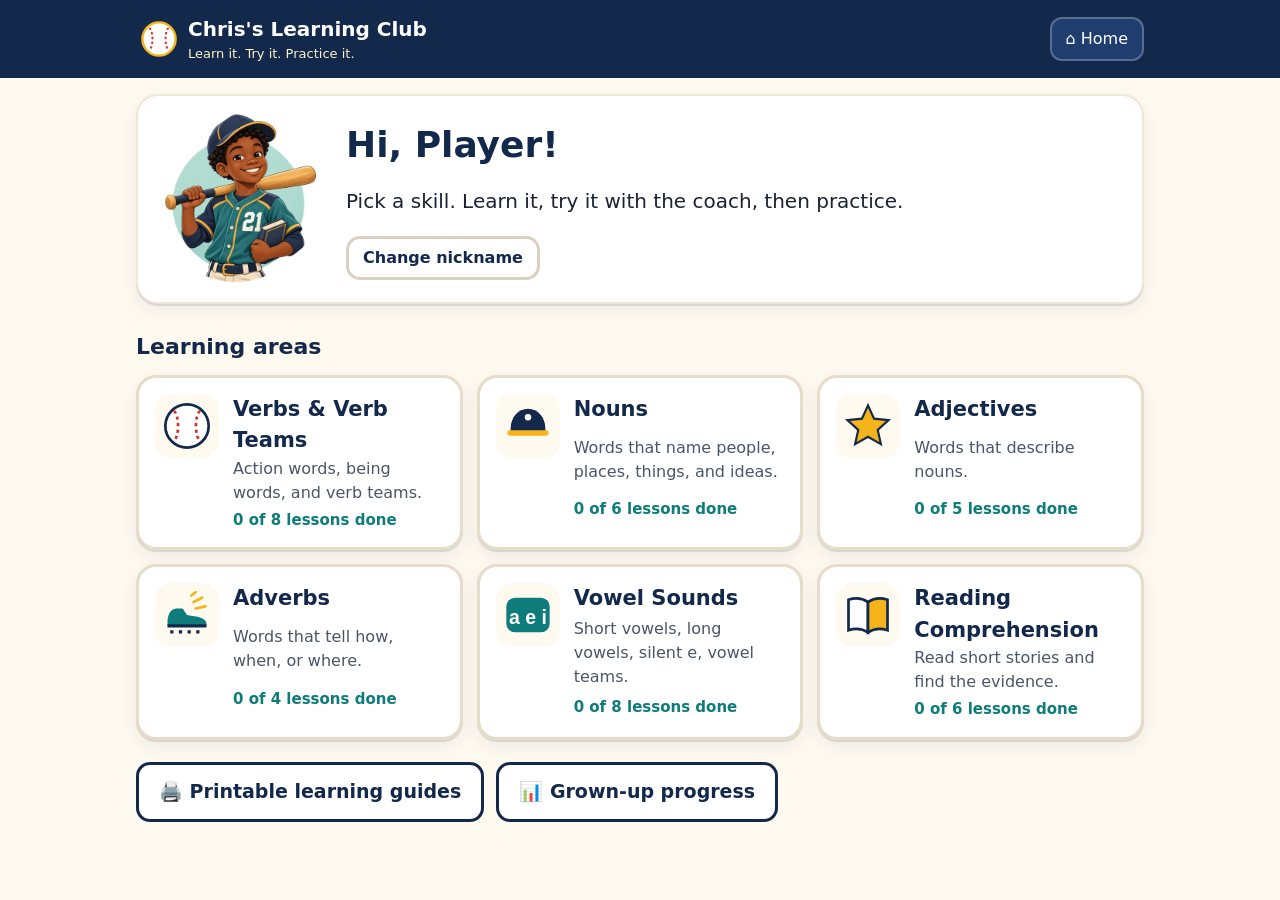
==== commit 0c1a3536: "Add the seven illustrations Home mascot, subject screens, and matching lesson steps (verbs swing, co" ====
--- a/chriss-learning-club.html
+++ b/chriss-learning-club.html
@@ -301,6 +301,15 @@
 button, .btn, .tok, .choice, .bucket, .sent-btn { touch-action: manipulation; -webkit-tap-highlight-color: transparent; }
 .tok.fixed { color: #6b7280; border: 2px dashed #e3dccd; background: transparent; min-height: 48px; display: inline-flex; align-items: center; }
 .exposure { margin-top: 10px; }
+
+.pic { display: block; max-width: 100%; height: auto; }
+.hero-art .hero-pic { width: 170px; height: 170px; object-fit: contain; }
+.area-pic-wrap, .lesson-pic-wrap, .passage-pic-wrap { display: flex; justify-content: center; margin: 4px 0 10px; }
+.area-pic { max-height: 210px; width: auto; }
+.lesson-pic { max-height: 200px; width: auto; }
+.passage-pic { max-height: 150px; width: auto; }
+@media (max-width: 640px) { .hero-art .hero-pic { width: 140px; height: 140px; } .area-pic { max-height: 170px; } .lesson-pic { max-height: 160px; } .passage-pic { max-height: 100px; } }
+@media print { .pic { display: none; } }
 
 </style>
 </head>
@@ -1147,6 +1156,15 @@
 emUgMjQgL1Jvb3QgMTUgMSBSIC9QcmV2IDQ4ODQ2IC9JRCBbPDc3MDk0MzNkY2JjNGViNjViNGU2NDIwMTNhNjhjMDMwPjw3NzA5NDMzZGNiYzRlYjY1YjRl
 NjQyMDEzYTY4YzAzMD5dID4+CnN0YXJ0eHJlZgo3NDI1MQolJUVPRgo=</script>
 <script>
+var IMAGES = {
+  adjectives: '[data-uri]',
+  adverbs: '[data-uri]',
+  home: '[data-uri]',
+  nouns: '[data-uri]',
+  reading: '[data-uri]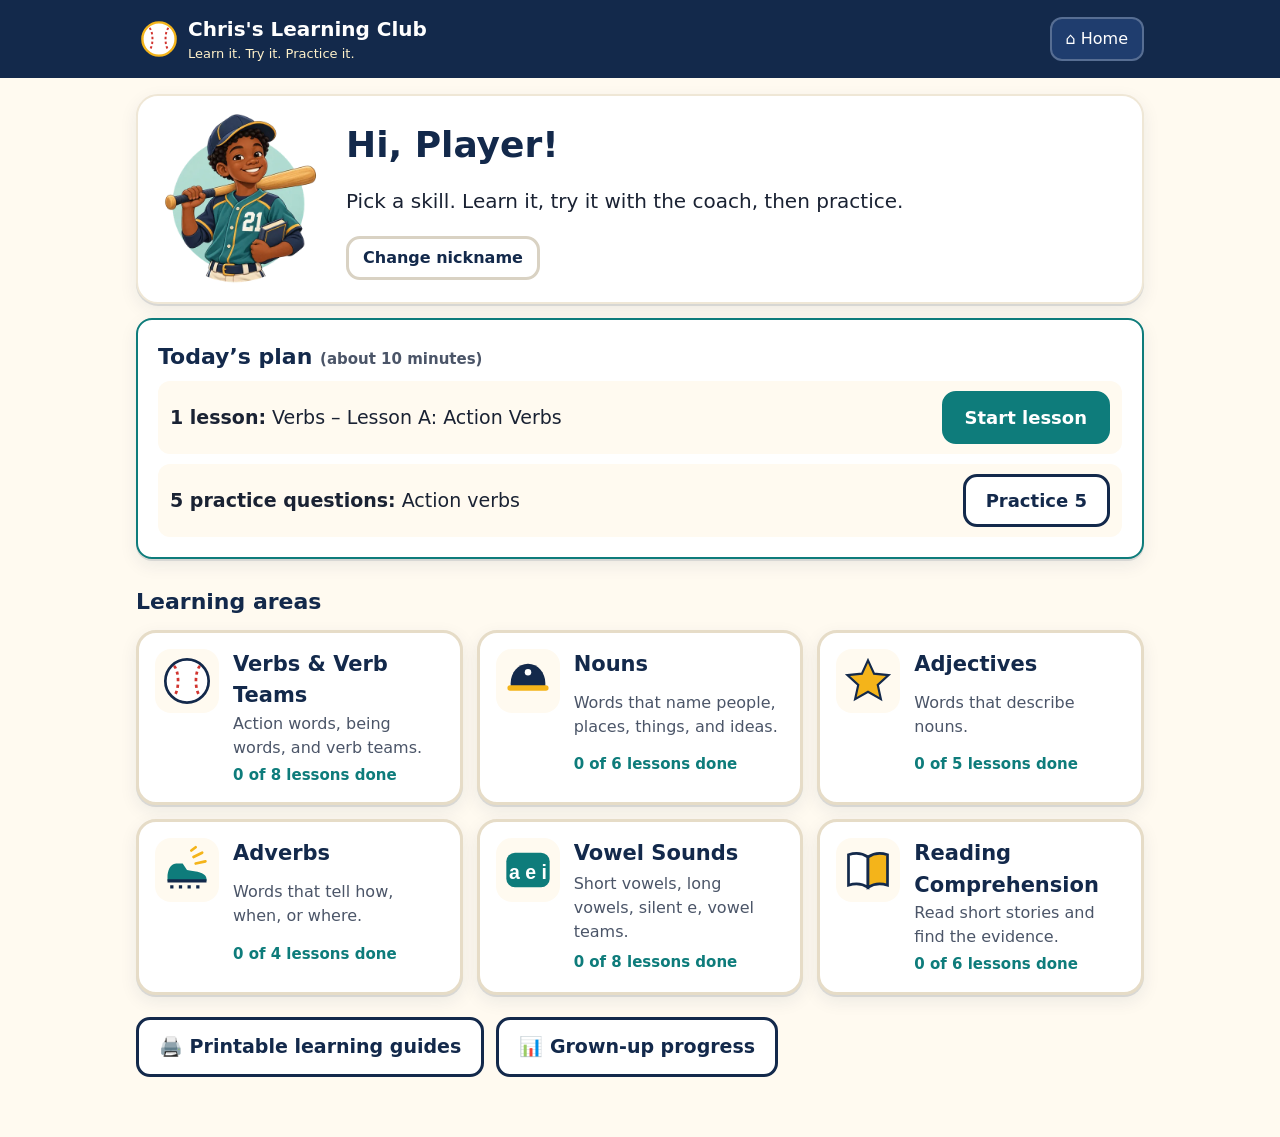
==== commit caabc2e1: "Daily plan, E/G before mastery, less duplicate navigation, reading image - Home shows today's plan: " ====
--- a/chriss-learning-club.html
+++ b/chriss-learning-club.html
@@ -310,6 +310,12 @@
 .passage-pic { max-height: 150px; width: auto; }
 @media (max-width: 640px) { .hero-art .hero-pic { width: 140px; height: 140px; } .area-pic { max-height: 170px; } .lesson-pic { max-height: 160px; } .passage-pic { max-height: 100px; } }
 @media print { .pic { display: none; } }
+
+.daily { border-color: var(--teal); }
+.daily-steps { list-style: none; padding: 0; margin: 8px 0 0; display: grid; gap: 10px; }
+.daily-steps li { display: flex; flex-wrap: wrap; align-items: center; justify-content: space-between; gap: 10px; background: var(--cream); border-radius: 12px; padding: 10px 12px; }
+.daily-steps li span { min-width: 0; flex: 1 1 220px; }
+.daily-steps li.done { background: var(--good-l); color: var(--good); }
 
 </style>
 </head>
@@ -1737,7 +1743,7 @@
 
   reading: [
     { id: 'A', title: 'Main Idea', skill: 'main', key: 'The main idea is what the whole passage is mostly about.', steps: [
-      { t: 'explain', title: 'Main idea', text: ['The main idea is what a passage is MOSTLY about.', 'It is bigger than one detail.', 'Tip: ask, "What do most sentences talk about?"'] },
+      { t: 'explain', img: 'reading', title: 'Main idea', text: ['The main idea is what a passage is MOSTLY about.', 'It is bigger than one detail.', 'Tip: ask, "What do most sentences talk about?"'] },
       { t: 'reading', mini: ['Dogs help people in many ways.', 'Some dogs guide people who cannot see.', 'Some dogs help find people who are lost.', 'Other dogs visit hospitals to cheer people up.'], q: { q: 'What is this mostly about?', c: ['Dogs visit hospitals.', 'Dogs help people in many ways.', 'Dogs like to play fetch.'], a: 1, h: 'Which answer covers ALL the sentences, not just one?', ex: 'Every sentence tells a way dogs help. Visiting hospitals is only one detail.' } }
     ] },
     { id: 'B', title: 'Supporting Details', skill: 'detail', key: 'Details are facts that tell more about the main idea.', steps: [
@@ -2132,6 +2138,7 @@
       if (typeof d.serve === 'number') p.serve = d.serve;
       if (d.mastery && typeof d.mastery === 'object') p.mastery = d.mastery;
       if (Array.isArray(d.masteryResults)) p.masteryResults = d.masteryResults.slice(-10);
+      if (d.daily && typeof d.daily === 'object') p.daily = d.daily;
       return p;
     } catch (e) {
       storageNote = 'Saved progress could not be read, so the app started fresh. Old progress was not used.';
@@ -2739,6 +2746,24 @@
   function topNav(items) { return '<nav class="subnav" aria-label="Screen controls">' + items.join('') + '</nav>'; }
   function btn(act, label, extra, cls) { return '<button type="button" class="btn ' + (cls || '') + '" data-act="' + act + '" data-fkey="' + act + (extra && extra.key ? extra.key : '') + '"' + (extra && extra.attrs ? ' ' + extra.attrs : '') + '>' + label + '</button>'; }
 
+  function todayKey() { return new Date().toDateString(); }
+  function dailyPlan() {
+    var t = todayKey();
+    if (P.daily && P.daily.date === t && areaById(P.daily.a) && skillById(P.daily.a, P.daily.sk)) return P.daily;
+    var ns = nextSkill(); if (!ns) return null;
+    P.daily = { date: t, a: ns.a, sk: ns.sk.id, lesson: false, practice: false }; saveP();
+    return P.daily;
+  }
+  function markDaily(kind) { if (P.daily && P.daily.date === todayKey()) { P.daily[kind] = true; saveP(); } }
+  function dailyHTML() {
+    var d = dailyPlan(); if (!d) return '';
+    var ar = areaById(d.a), sk = skillById(d.a, d.sk), l = lessonById(d.a, sk.lesson);
+    var h = '<section class="card daily"><h2>Today\u2019s plan <span class="muted small">(about 10 minutes)</span></h2><ol class="daily-steps">';
+    h += '<li class="' + (d.lesson ? 'done' : '') + '"><span>' + (d.lesson ? '\u2713 ' : '') + '<b>1 lesson:</b> ' + esc(ar.short) + ' \u2013 Lesson ' + l.id + ': ' + esc(l.title) + '</span>' + (d.lesson ? '' : btn('dayLesson', 'Start lesson', null, 'primary')) + '</li>';
+    h += '<li class="' + (d.practice ? 'done' : '') + '"><span>' + (d.practice ? '\u2713 ' : '') + '<b>5 practice questions:</b> ' + esc(sk.name) + '</span>' + (d.practice ? '' : btn('dayPractice', 'Practice 5', null, d.lesson ? 'primary' : '')) + '</li></ol>';
+    if (d.lesson && d.practice) h += '<p class="good-text">Today\u2019s plan is done! You can stop here, or keep going.</p>';
+    return h + '</section>';
+  }
   function screenHome() {
     var h = '<section class="hero"><div class="hero-art">' + (pic('home', 'hero-pic') || KID) + '</div><div class="hero-text">';
     h += '<h1 id="scr-title" tabindex="-1">Hi, ' + esc(P.nick) + '!</h1>';
@@ -2747,6 +2772,7 @@
       h += '<form class="name-form" data-form="name"><label for="nick">Your nickname</label><input id="nick" name="nick" maxlength="20" value="' + esc(P.nick === 'Player' ? '' : P.nick) + '" placeholder="Player" autocomplete="off"><button class="btn primary" type="submit">Save</button> <button type="button" class="btn ghost" data-act="cancelName">Cancel</button></form>';
     } else h += '<button type="button" class="btn ghost small" data-act="editName" data-fkey="editName">Change nickname</button>';
     h += '</div></section>';
+    h += dailyHTML();
     var rd = P.resume ? resumeDesc(P.resume) : null;
     if (rd) h += '<section class="card continue"><div><h2>Continue where I stopped</h2><p>' + esc(rd) + '</p></div>' + btn('resume', 'Continue ▶', null, 'primary big') + '</section>';
     h += '<h2 class="section-h">Learning areas</h2><div class="area-grid">';
@@ -2761,10 +2787,12 @@
   function screenArea() {
     var a = areaById(view.a), ls = LESSONS[a.id];
     var next = ls.filter(function (l) { return !l.optional && !lessonDone(a.id, l.id); })[0];
-    var h = topNav([btn('home', '⌂ Home')]);
+    var h = '';
     h += '<div class="area-head"><span class="area-icon lg">' + ICON[a.icon] + '</span><h1 id="scr-title" tabindex="-1">' + esc(a.name) + '</h1></div>' + (pic(a.id, 'area-pic') ? '<div class="area-pic-wrap">' + pic(a.id, 'area-pic') + '</div>' : '');
+    var nextOpt = a.id === 'verbs' ? ls.filter(function (l) { return l.optional && !lessonDone(a.id, l.id); })[0] : null;
     if (next) h += '<p class="lead">Coach suggests: <b>Lesson ' + next.id + ': ' + esc(next.title) + '</b>.</p>';
-    else h += '<p class="lead">All main lessons are done. Keep practicing!</p>';
+    else if (nextOpt) h += '<p class="lead">Coach suggests: <b>Lesson ' + nextOpt.id + ': ' + esc(nextOpt.title) + '</b>. The Verb Mastery Challenge tests it.</p>';
+    else h += '<p class="lead">All lessons are done. Keep practicing!</p>';
     h += '<div class="path">';
     h += '<button type="button" class="path-step" data-act="learn" data-fkey="learn"><span class="num">1</span><span><b>LEARN</b><span>Short lessons, 2–4 minutes</span></span></button>';
     h += '<button type="button" class="path-step" data-act="pick" data-mode="guided" data-fkey="pickg"><span class="num">2</span><span><b>GUIDED PRACTICE</b><span>The coach helps on every question</span></span></button>';
@@ -2780,11 +2808,11 @@
 
   function screenLearn() {
     var a = areaById(view.a), ls = LESSONS[a.id];
-    var h = topNav([btn('area', '← ' + esc(a.short), { attrs: 'data-a="' + a.id + '"' }), btn('home', '⌂ Home')]);
+    var h = topNav([btn('area', '← ' + esc(a.short), { attrs: 'data-a="' + a.id + '"' })]);
     h += '<h1 id="scr-title" tabindex="-1">' + esc(a.short) + ' lessons</h1><p class="lead">One idea at a time. Pick a lesson.</p><ol class="lesson-list">';
     ls.forEach(function (l) {
       var done = lessonDone(a.id, l.id);
-      h += '<li><button type="button" class="lesson-item' + (done ? ' done' : '') + '" data-act="lesson" data-l="' + l.id + '" data-fkey="les' + l.id + '"><span class="l-id">' + l.id + '</span><span class="l-title">' + esc(l.title) + (l.optional ? ' <span class="tag">optional</span>' : '') + '</span><span class="l-state">' + (done ? '✓ Done' : 'Start') + '</span></button></li>';
+      h += '<li><button type="button" class="lesson-item' + (done ? ' done' : '') + '" data-act="lesson" data-l="' + l.id + '" data-fkey="les' + l.id + '"><span class="l-id">' + l.id + '</span><span class="l-title">' + esc(l.title) + (l.optional ? ' <span class="tag">' + (a.id === 'verbs' ? 'extra \u00B7 on the Mastery Challenge' : 'optional') + '</span>' : '') + '</span><span class="l-state">' + (done ? '✓ Done' : 'Start') + '</span></button></li>';
     });
     h += '</ol>';
     if (a.id === 'verbs') h += '<p class="muted">Want to drill the 23 helping verbs again? Open Lesson C any time.</p>';
@@ -2806,7 +2834,7 @@
 
   function screenLesson() {
     var a = areaById(view.a), les = lessonById(view.a, view.l), st = les.steps[view.step], n = les.steps.length;
-    var h = topNav([btn('lback', '← Back'), btn('lrepeat', '↻ Repeat lesson'), btn('learn', 'Lessons'), btn('home', '⌂ Home')]);
+    var h = topNav([btn('lrepeat', '↻ Repeat lesson'), btn('learn', 'All lessons')]);
     h += '<p class="crumb">' + esc(a.short) + ' · Lesson ' + les.id + ': ' + esc(les.title) + '</p>';
     h += '<div class="steps-bar" aria-label="Step ' + (view.step + 1) + ' of ' + n + '">';
     for (var i = 0; i < n; i++) h += '<span class="dot' + (i < view.step ? ' past' : i === view.step ? ' now' : '') + '"></span>';
@@ -2883,7 +2911,7 @@
 
   function screenPick() {
     var a = areaById(view.a), guided = view.mode === 'guided';
-    var h = topNav([btn('area', '← ' + esc(a.short), { attrs: 'data-a="' + a.id + '"' }), btn('home', '⌂ Home')]);
+    var h = topNav([btn('area', '← ' + esc(a.short), { attrs: 'data-a="' + a.id + '"' })]);
     h += '<h1 id="scr-title" tabindex="-1">' + (guided ? 'Guided practice' : 'Practice') + ': ' + esc(a.short) + '</h1>';
     h += '<p class="lead">' + (guided ? 'The coach gives a clue on every question. Take your time.' : 'Five questions, one at a time. Hints are there if you need them.') + '</p>';
     h += '<div class="pick-grid">';
@@ -2923,7 +2951,7 @@
   }
   function screenRound() {
     var a = areaById(view.a), sk = view.sk ? skillById(view.a, view.sk) : null;
-    var h = topNav([btn('quitRound', '← Stop round'), btn('home', '⌂ Home')]);
+    var h = topNav([btn('quitRound', '← Stop round')]);
     var label = view.story ? PBY[view.story].title : sk ? sk.name : 'Mixed skills';
     h += '<p class="crumb">' + esc(a.short) + ' · ' + (view.mode === 'guided' ? 'Guided practice' : 'Practice') + ' · ' + esc(label) + '</p>';
     h += roundDots(view);
@@ -2951,7 +2979,7 @@
 
   function screenTestSetup() {
     var a = areaById(view.a);
-    var h = topNav([btn('area', '← ' + esc(a.short), { attrs: 'data-a="' + a.id + '"' }), btn('home', '⌂ Home')]);
+    var h = topNav([btn('area', '← ' + esc(a.short), { attrs: 'data-a="' + a.id + '"' })]);
     h += '<h1 id="scr-title" tabindex="-1">Check My Skills: ' + esc(a.short) + '</h1>';
     h += '<div class="card"><ul class="rules"><li>No timer. Take your time.</li><li>No hints. Show what YOU know.</li><li>You can go back and change answers.</li><li>You find out how you did at the end.</li></ul>';
     h += '<div class="end-btns">' + btn('startTest', '5 questions', { attrs: 'data-n="5"', key: '5' }, 'primary big') + btn('startTest', '10 questions', { attrs: 'data-n="10"', key: '10' }, 'big') + '</div>';
@@ -2976,7 +3004,7 @@
   }
   function screenTest() {
     var a = areaById(view.a), n = view.ids.length;
-    var h = topNav([btn('quitTest', '← Stop'), btn('home', '⌂ Home')]);
+    var h = topNav([btn('quitTest', '← Stop')]);
     h += '<p class="crumb">' + esc(a.short) + ' · Check My Skills (no hints)</p>';
     h += '<div class="round-dots" aria-label="Question ' + (view.i + 1) + ' of ' + n + '">';
     view.ids.forEach(function (id, i) { var done = answered(newQS(QBY[id], 'test', view.ans[id])); h += '<button type="button" class="rdot jump' + (i === view.i ? ' now' : '') + (done ? ' answered' : '') + '" data-act="tjump" data-i="' + i + '" data-fkey="tj' + i + '" aria-label="Go to question ' + (i + 1) + (done ? ', answered' : ', not answered') + '">' + (i + 1) + '</button>'; });
@@ -2988,7 +3016,7 @@
   function screenTestReview() {
     var missing = [];
     view.ids.forEach(function (id, i) { if (!answered(newQS(QBY[id], 'test', view.ans[id]))) missing.push(i); });
-    var h = topNav([btn('tback', '← Back to questions'), btn('home', '⌂ Home')]);
+    var h = topNav([btn('tback', '← Back to questions')]);
     h += '<section class="card"><h1 id="scr-title" tabindex="-1">Ready to turn it in?</h1>';
     if (missing.length) {
       h += '<p class="lead">You have <b>' + missing.length + '</b> unanswered question' + (missing.length > 1 ? 's' : '') + ':</p><div class="end-btns">';
@@ -3069,7 +3097,7 @@
   };
   function hasPDF() { var el = D.getElementById('verb-guide-pdf'); return !!(el && el.textContent.trim().length > 100); }
   function screenGuides() {
-    var h = topNav([btn('home', '⌂ Home')]);
+    var h = '';
     h += '<h1 id="scr-title" tabindex="-1">Printable learning guides</h1>';
     h += '<div class="card"><h2>Verb Memory Guide (PDF, 4 pages)</h2><p>The 23 helping verbs by family, action verbs, whole verb-team examples, -ed/-ing clues, and a short practice page with a separate answer key.</p>';
     if (HOSTED) h += '<p class="msg info">This online version cannot download or print files. To get the PDF and print the sheets, download chriss-learning-club.html and open it in a browser.</p>';
@@ -3131,13 +3159,13 @@
     return h;
   }
   function screenSheet() {
-    var h = '<div class="no-print">' + topNav([btn('guides', '← Guides'), btn('home', '⌂ Home')]) + '<h1 id="scr-title" tabindex="-1" class="sr-only">' + esc(SHEETS[view.k].title) + '</h1>' + (HOSTED ? '<p class="msg info">This online version cannot print. To print this sheet, open the downloaded chriss-learning-club.html file in a browser.</p>' : '<div class="end-btns">' + btn('print', '🖨️ Print / Save as PDF', null, 'primary big') + '</div><p class="muted small">To make a PDF, choose “Save as PDF” in the print window.</p>') + '</div>';
+    var h = '<div class="no-print">' + topNav([btn('guides', '← Guides')]) + '<h1 id="scr-title" tabindex="-1" class="sr-only">' + esc(SHEETS[view.k].title) + '</h1>' + (HOSTED ? '<p class="msg info">This online version cannot print. To print this sheet, open the downloaded chriss-learning-club.html file in a browser.</p>' : '<div class="end-btns">' + btn('print', '🖨️ Print / Save as PDF', null, 'primary big') + '</div><p class="muted small">To make a PDF, choose “Save as PDF” in the print window.</p>') + '</div>';
     return h + sheetHTML(view.k);
   }
 
   /* ───────────── grown-up view ───────────── */
   function screenGrown() {
-    var h = topNav([btn('home', '⌂ Home')]);
+    var h = '';
     h += '<h1 id="scr-title" tabindex="-1">Grown-up progress</h1>';
     h += '<div class="card"><p>' + (storageOK ? 'Progress is saved in this browser on this device only. It does not sync to other devices and is never sent anywhere.' : '<b>Progress is not being saved.</b> ' + esc(storageNote)) + '</p>';
     var ns = nextSkill();
@@ -3186,12 +3214,13 @@
       MASTERY_CATS.map(function (c) { var r = byCat[c.id] || { right: 0, total: c.count }; return '<tr><th scope="row">' + esc(c.name) + '</th><td>' + r.right + ' of ' + r.total + '</td></tr>'; }).join('') + '</tbody></table></div>';
   }
   function screenMasteryIntro() {
-    var h = topNav([btn('area', '← Verbs', { attrs: 'data-a="verbs"' }), btn('home', '⌂ Home')]);
+    var h = topNav([btn('area', '← Verbs', { attrs: 'data-a="verbs"' })]);
     h += '<h1 id="scr-title" tabindex="-1">Verb Mastery Challenge</h1>';
     h += '<div class="card"><p class="lead">' + MASTERY_IDS.length + ' brand-new sentences. In each one, tap EVERY verb word: main verbs and their helpers.</p>';
     h += '<ul class="rules"><li>One sentence at a time. Use Back and Next.</li><li>No hints and no answers until you turn it in.</li><li>Your answers save by themselves. Take a break after every 10.</li><li>You do NOT have to finish in one sitting.</li><li>Goal: ' + MASTERY_BENCHMARK + ' of ' + MASTERY_IDS.length + ' correct.</li></ul>';
-    var notDone = LESSONS.verbs.filter(function (l) { return !l.optional && !lessonDone('verbs', l.id); });
-    if (notDone.length) h += '<p class="msg info">Coach tip: finish these verb lessons first: ' + esc(notDone.map(function (l) { return 'Lesson ' + l.id + ' (' + l.title + ')'; }).join(', ')) + '. Lessons E and G are optional, but they help too.</p>';
+    var notDone = LESSONS.verbs.filter(function (l) { return !lessonDone('verbs', l.id); });
+    if (notDone.length) h += '<p class="msg info mastery-ready">Coach tip: before the challenge, finish ' + esc(notDone.map(function (l) { return 'Lesson ' + l.id + ' (' + l.title + ')'; }).join(', ')) + '. The challenge includes 12 three-word verb teams (Lesson E) and 8 sentences with words between verb words (Lesson G), so do Lessons E and G too.</p>';
+    else h += '<p class="msg good mastery-ready">All verb lessons, A through H, are done. You are ready!</p>';
     h += '<div class="end-btns">';
     if (validMastery(P.mastery)) {
       h += btn('mStart', 'Continue at sentence ' + (P.mastery.i + 1) + ' ▶', null, 'primary big');
@@ -3358,6 +3387,8 @@
       case 'editNameG': view = { v: 'home', editName: true }; render(true); var inp2 = D.getElementById('nick'); if (inp2) inp2.focus(); return;
       case 'cancelName': view.editName = false; return render(true);
       case 'resume': return doResume();
+      case 'dayLesson': return startLesson(P.daily.a, lessonById(P.daily.a, skillById(P.daily.a, P.daily.sk).lesson).id, 0);
+      case 'dayPractice': return startRound(P.daily.a, 'practice', P.daily.sk, null);
       case 'area': return go({ v: 'area', a: A('a') || view.a });
       case 'learn': return go({ v: 'learn', a: view.a });
       case 'lesson': return startLesson(view.a, A('l'), 0);
@@ -3385,7 +3416,7 @@
       // lessons
       case 'lnext': {
         var les = lessonById(view.a, view.l);
-        if (view.step >= les.steps.length - 1) { P.lessons[view.a + ':' + view.l] = true; saveP(); return go({ v: 'lessonEnd', a: view.a, l: view.l }); }
+        if (view.step >= les.steps.length - 1) { P.lessons[view.a + ':' + view.l] = true; markDaily('lesson'); saveP(); return go({ v: 'lessonEnd', a: view.a, l: view.l }); }
         view.step++; setLessonQS(view); saveResume(); return render(true);
       }
       case 'lback': {
@@ -3398,7 +3429,7 @@
       case 'reveal': view.cards.covered = false; view.cards.revealed = true; render(); var cv = app.querySelector('[data-fkey="cover"]'); if (cv) cv.focus(); return;
       // practice rounds
       case 'nextQ': {
-        if (view.i >= view.ids.length - 1) return go({ v: 'roundEnd', a: view.a, mode: view.mode, sk: view.sk, story: view.story, ids: view.ids, res: view.res });
+        if (view.i >= view.ids.length - 1) { markDaily('practice'); return go({ v: 'roundEnd', a: view.a, mode: view.mode, sk: view.sk, story: view.story, ids: view.ids, res: view.res }); }
         view.i++; view.qs = newQS(QBY[view.ids[view.i]], view.mode); flash = null; saveResume(); return render(true);
       }
       case 'quitRound': P.resume = null; saveP(); return go({ v: 'area', a: view.a });
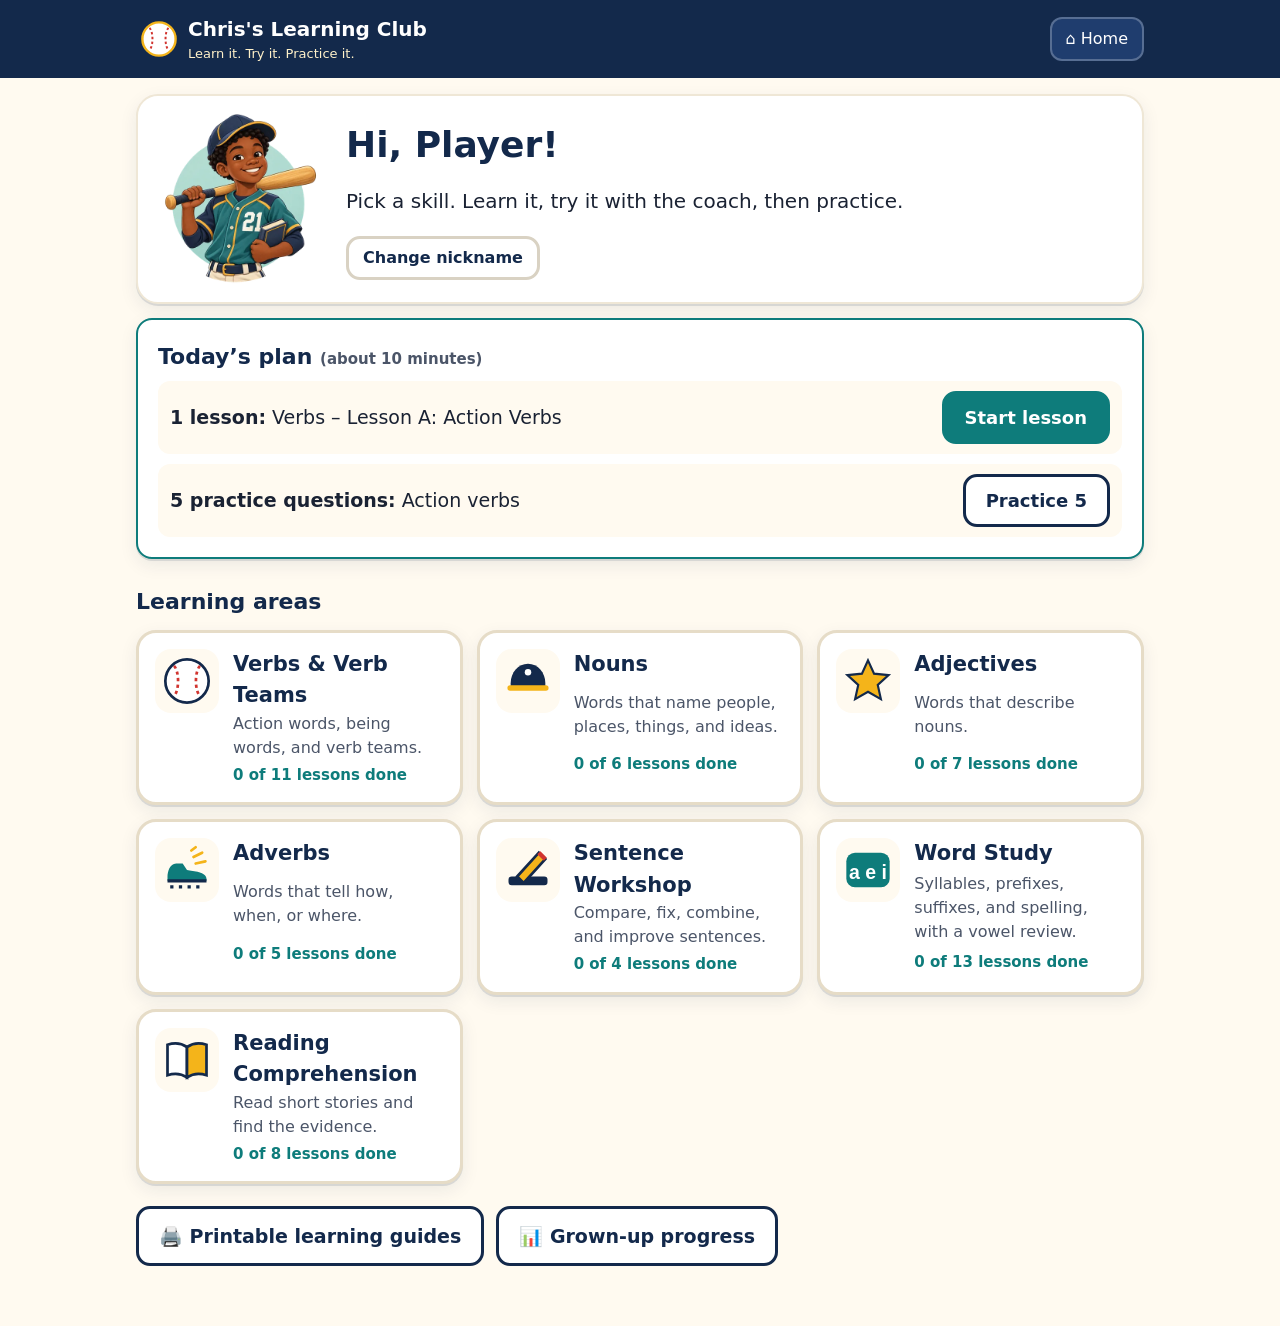
==== commit 8d51dd56: "Grade 3 corrections from the forensic audit - Word Study: existing vowel lessons become a skippable " ====
--- a/chriss-learning-club.html
+++ b/chriss-learning-club.html
@@ -316,6 +316,16 @@
 .daily-steps li { display: flex; flex-wrap: wrap; align-items: center; justify-content: space-between; gap: 10px; background: var(--cream); border-radius: 12px; padding: 10px 12px; }
 .daily-steps li span { min-width: 0; flex: 1 1 220px; }
 .daily-steps li.done { background: var(--good-l); color: var(--good); }
+
+.tok.sel-fix { background: var(--fix-l) !important; border-color: var(--fix) !important; border-style: dashed !important; }
+.order-built { min-height: 64px; border: 3px dashed var(--line); border-radius: 14px; padding: 10px; display: flex; flex-wrap: wrap; gap: 8px; align-items: center; margin: 8px 0; background: var(--white); }
+.order-pool { display: flex; flex-wrap: wrap; gap: 8px; margin: 8px 0; }
+.chunk { font: inherit; font-size: 19px; min-height: 48px; padding: 8px 14px; border-radius: 12px; border: 3px solid #d8cfbd; background: var(--cream); cursor: pointer; color: var(--ink); text-align: left; }
+.chunk.on { border-color: var(--navy); background: #eef3fb; }
+.chunk:disabled { cursor: default; }
+.worked-box { background: var(--cream); border: 2px dashed var(--gold); border-radius: 14px; padding: 10px 14px; margin: 8px 0 12px; font-size: clamp(19px, 3.4vw, 23px); }
+.worked-box p { margin: 4px 0; }
+.learn-section { margin: 18px 0 8px; }
 
 </style>
 </head>
@@ -1184,7 +1194,8 @@
   { id: 'nouns', name: 'Nouns', short: 'Nouns', mode: 'noun', icon: 'glove', blurb: 'Words that name people, places, things, and ideas.' },
   { id: 'adjectives', name: 'Adjectives', short: 'Adjectives', mode: 'adj', icon: 'star', blurb: 'Words that describe nouns.' },
   { id: 'adverbs', name: 'Adverbs', short: 'Adverbs', mode: 'adv', icon: 'cleats', blurb: 'Words that tell how, when, or where.' },
-  { id: 'vowels', name: 'Vowel Sounds', short: 'Vowels', mode: 'vowel', icon: 'abc', blurb: 'Short vowels, long vowels, silent e, vowel teams.' },
+  { id: 'workshop', name: 'Sentence Workshop', short: 'Workshop', mode: 'ws', icon: 'pencil', blurb: 'Compare, fix, combine, and improve sentences.' },
+  { id: 'vowels', name: 'Word Study', short: 'Word Study', mode: 'vowel', icon: 'abc', blurb: 'Syllables, prefixes, suffixes, and spelling, with a vowel review.' },
   { id: 'reading', name: 'Reading Comprehension', short: 'Reading', mode: 'read', icon: 'book', blurb: 'Read short stories and find the evidence.' }
 ];
 
@@ -1198,7 +1209,10 @@
     { id: 'long', name: 'Longer verb teams', lesson: 'E', optional: true },
     { id: 'endings', name: 'Ending clues (-ed, -ing)', lesson: 'F' },
     { id: 'challenge', name: 'Challenge: words in between', lesson: 'G', optional: true },
-    { id: 'multi', name: 'Finding every verb', lesson: 'H' }
+    { id: 'multi', name: 'Finding every verb', lesson: 'H' },
+    { id: 'agree', name: 'Subject-verb agreement', lesson: 'I' },
+    { id: 'past', name: 'Past tense (regular and irregular)', lesson: 'J' },
+    { id: 'tense', name: 'Keeping verb tense consistent', lesson: 'K' }
   ],
   nouns: [
     { id: 'people', name: 'People nouns', lesson: 'A' },
@@ -1213,20 +1227,34 @@
     { id: 'many', name: 'How many?', lesson: 'B' },
     { id: 'which', name: 'Which one?', lesson: 'C' },
     { id: 'link', name: 'Find the noun first', lesson: 'D' },
-    { id: 'multi', name: 'More than one adjective', lesson: 'E' }
+    { id: 'multi', name: 'More than one adjective', lesson: 'E' },
+    { id: 'after', name: 'Adjectives after linking verbs', lesson: 'F' },
+    { id: 'compare', name: 'Comparing with adjectives (-er, -est)', lesson: 'G' }
   ],
   adverbs: [
     { id: 'how', name: 'Adverbs: How?', lesson: 'A' },
     { id: 'when', name: 'Adverbs: When?', lesson: 'B' },
     { id: 'where', name: 'Adverbs: Where?', lesson: 'C' },
-    { id: 'compare', name: 'Adjective or adverb?', lesson: 'D' }
+    { id: 'compare', name: 'Adjective or adverb?', lesson: 'D' },
+    { id: 'comparead', name: 'Comparing with adverbs', lesson: 'E' }
   ],
   vowels: [
-    { id: 'letters', name: 'Vowel letters', lesson: 'A' },
-    { id: 'short', name: 'Short vowels', lesson: 'B' },
-    { id: 'long', name: 'Long vowels', lesson: 'C' },
-    { id: 'silente', name: 'Silent e', lesson: 'D' },
-    { id: 'teams', name: 'Vowel teams', lesson: 'E' }
+    { id: 'letters', name: 'Review: vowel letters', lesson: 'A', foundation: true },
+    { id: 'short', name: 'Review: short vowels', lesson: 'B', foundation: true },
+    { id: 'long', name: 'Review: long vowels', lesson: 'C', foundation: true },
+    { id: 'silente', name: 'Review: silent e', lesson: 'D', foundation: true },
+    { id: 'teams', name: 'Review: vowel teams', lesson: 'E', foundation: true },
+    { id: 'syll', name: 'Syllables in longer words', lesson: 'I' },
+    { id: 'across', name: 'Vowel patterns across syllables', lesson: 'J' },
+    { id: 'prefix', name: 'Prefixes', lesson: 'K' },
+    { id: 'suffix', name: 'Suffixes', lesson: 'L' },
+    { id: 'spell', name: 'Spelling patterns in sentences', lesson: 'M' }
+  ],
+  workshop: [
+    { id: 'precise', name: 'Precise adjectives and adverbs', lesson: 'A' },
+    { id: 'compound', name: 'Compound sentences', lesson: 'B' },
+    { id: 'complex', name: 'Complex sentences', lesson: 'C' },
+    { id: 'revise', name: 'Combining and revising', lesson: 'D' }
   ],
   reading: [
     { id: 'main', name: 'Main idea', lesson: 'A' },
@@ -1234,7 +1262,9 @@
     { id: 'sequence', name: 'Sequence', lesson: 'C' },
     { id: 'inference', name: 'Making an inference', lesson: 'D' },
     { id: 'vocab', name: 'Vocabulary in context', lesson: 'E' },
-    { id: 'evidence', name: 'Finding evidence', lesson: 'F' }
+    { id: 'evidence', name: 'Finding evidence', lesson: 'F' },
+    { id: 'theme', name: 'Theme / lesson', lesson: 'G' },
+    { id: 'problem', name: 'Character problem and solution', lesson: 'H' }
   ]
 };
 
@@ -1349,7 +1379,15 @@
   { id: 'n21', sk: 'ideas', s: '[Curiosity:i] led the young [scientist:p] to study [bugs:t] in her [backyard:l].', want: 'i', h: 'Which noun names a feeling of wanting to know more?', ex: 'Curiosity names an idea. You cannot touch it, but it is a noun. Scientist is a person, bugs are things, and backyard is a place.', notes: { young: 'Young describes the scientist. It is an adjective.', her: 'Her tells whose backyard. It is not a noun.' } },
   { id: 'n22', sk: 'ideas', s: '[Amara:pP] showed great [patience:i] while her little [brother:p] built a [tower:t] of [blocks:t].', want: 'i', h: 'What did Amara show? You cannot see it or hold it.', ex: 'Patience names an idea. Amara and brother are people. Tower and blocks are things.', notes: { great: 'Great describes patience. It is an adjective.', little: 'Little describes brother. It is an adjective.', her: 'Her tells whose brother. It is not a noun.' } },
   { id: 'n23', sk: 'ideas', s: 'The [students:p] read [stories:t] about [freedom:i] and [friendship:i] in the [library:l].', want: 'i', h: 'What were the stories about? Look for two ideas.', ex: 'Freedom and friendship name ideas. Students are people, stories are things, and library is a place.' },
-  { id: 'n24', sk: 'multi', s: 'The [museum:l] has a [skeleton:t] of a [dinosaur:t] and a [map:t] of the [ocean:l].', h: 'There are five nouns. Check the words after each the and a.', ex: 'Museum and ocean are places. Skeleton and map are things. Dinosaur is an animal, so it is a thing.', notes: { has: 'Has is the verb. It is not a noun.' } }
+  { id: 'n24', sk: 'multi', s: 'The [museum:l] has a [skeleton:t] of a [dinosaur:t] and a [map:t] of the [ocean:l].', h: 'There are five nouns. Check the words after each the and a.', ex: 'Museum and ocean are places. Skeleton and map are things. Dinosaur is an animal, so it is a thing.', notes: { has: 'Has is the verb. It is not a noun.' } },
+{ id: 'n25', sk: 'people', s: 'The [firefighter:p] rescued a [kitten:t] from the tall [tree:t].', want: 'p', h: 'Who did the rescuing?', h2: 'A person noun names someone who can do things. Kitten is an animal and tree is a thing.', ex: 'Firefighter names a person. Kitten and tree are nouns too, but they are not people.', notes: { tall: 'Tall describes the tree. It is an adjective.' } },
+  { id: 'n26', sk: 'people', s: 'After the [concert:t], the proud [drummer:p] bowed on the [stage:l].', want: 'p', h: 'Who bowed?', h2: 'Ask "who?" Only one noun names someone who plays music.', ex: 'Drummer names a person. Concert is an event (a thing) and stage is a place.', notes: { proud: 'Proud describes the drummer. It is an adjective.' } },
+  { id: 'n27', sk: 'places', s: 'Our [class:p] took a [trip:t] to the [museum:l] downtown.', want: 'l', h: 'Where did the class go?', h2: 'A place noun names somewhere you can go or be. Look after the word "to."', ex: 'Museum names a place. Class is a group of people, and trip is a thing (an event).' },
+  { id: 'n28', sk: 'places', s: 'The [ducks:t] swam slowly across the [pond:l].', want: 'l', h: 'Where did the ducks swim?', h2: 'Ask "where?" The answer is a place you could point to on a map of a park.', ex: 'Pond names a place. Ducks are animals, which count as things.' },
+  { id: 'n29', sk: 'things', s: 'My [grandmother:p] knitted a warm [scarf:t] in the [kitchen:l].', want: 't', h: 'What did Grandmother make?', h2: 'A thing noun names an object you can touch. Grandmother is a person and kitchen is a place.', ex: 'Scarf names a thing.', notes: { warm: 'Warm describes the scarf. It is an adjective.' } },
+  { id: 'n30', sk: 'things', s: 'At the [market:l], [Dad:pP] bought fresh [peaches:t].', want: 't', h: 'What did Dad buy?', h2: 'Look for the object Dad bought. Market is where he was.', ex: 'Peaches names things. Market is a place and Dad is a person.', notes: { fresh: 'Fresh describes the peaches. It is an adjective.' } },
+  { id: 'n31', sk: 'ideas', s: '[Bravery:i] helped the young [swimmer:p] cross the [lake:l].', want: 'i', h: 'Which noun can you not see or touch?', h2: 'An idea noun names a feeling or quality, like courage or joy. Swimmer and lake can be seen.', ex: 'Bravery names an idea. Swimmer is a person and lake is a place.' },
+  { id: 'n32', sk: 'ideas', s: 'The [students:p] felt great [excitement:i] before the [parade:t].', want: 'i', h: 'Which noun names a feeling?', h2: 'Find the word that names what the students felt inside.', ex: 'Excitement names a feeling, which is an idea. Students are people and the parade is an event.', notes: { great: 'Great describes the excitement. It is an adjective.' } }
 ];
 
 /* ───────────────────────── ADJECTIVE BANK ───────────────────────── */
@@ -1371,11 +1409,18 @@
   { id: 'a15', sk: 'multi', s: 'The [hungry@bear] bear searched the [tall@grass] grass for [sweet@berries] berries.', h: 'There are three nouns: bear, grass, and berries. Each one has a describing word.', ex: 'Hungry describes bear. Tall describes grass. Sweet describes berries.' },
   { id: 'a16', sk: 'multi', s: '[Three@musicians] musicians played [loud@drums] drums during the [final@game] game of the season.', h: 'How many musicians? What kind of drums? Which game?', ex: 'Three describes musicians (how many). Loud describes drums (what kind). Final describes game (which one).' },
   { id: 'a17', sk: 'multi', s: 'The [new@student] student shared [many@pictures] pictures of her [old@neighborhood] neighborhood.', h: 'Check the student, the pictures, and the neighborhood.', ex: 'New describes student. Many describes pictures (how many). Old describes neighborhood.' },
-  { id: 'a18', sk: 'link', s: 'After the [long@hike] hike through the woods, our boots were [muddy@boots].', h: 'Find the noun hike. Then find the noun boots. One describing word comes after were.', ex: 'Long describes hike. Muddy describes boots. An adjective can come after a being verb like were.' },
-  { id: 'a19', sk: 'link', s: 'At the cafe, the soup tasted [salty@soup] and the bread was [warm@bread].', h: 'How did the soup taste? What was the bread like?', ex: 'Salty describes soup. Warm describes bread. Both come after the verb.', notes: { tasted: 'Tasted is the verb. The word after it describes the soup.' } },
-  { id: 'a20', sk: 'link', s: 'Inside the cave, the air felt [damp@air] and [chilly@air] against our skin.', h: 'Find the noun air. How did it feel? There are two describing words.', ex: 'Damp and chilly both describe air.', notes: { felt: 'Felt is the verb. The words after it describe the air.' } },
-  { id: 'a21', sk: 'link', s: 'The puppies seemed [sleepy@puppies] after their [busy@day] day at the park.', h: 'How did the puppies seem? What kind of day did they have?', ex: 'Sleepy describes puppies. It comes after seemed. Busy describes day.' },
-  { id: 'a22', sk: 'link', s: 'From the boat, the lighthouse looked [small@lighthouse] against the [gray@sky] sky.', h: 'Find the noun lighthouse. How did it look? What kind of sky?', ex: 'Small describes lighthouse. It comes after looked. Gray describes sky.' }
+  { id: 'a18', sk: 'after', s: 'After the [long@hike] hike through the woods, our boots were [muddy@boots].', h: 'Find the noun hike. Then find the noun boots. One describing word comes after were.', ex: 'Long describes hike. Muddy describes boots. An adjective can come after a being verb like were.' },
+  { id: 'a19', sk: 'after', s: 'At the cafe, the soup tasted [salty@soup] and the bread was [warm@bread].', h: 'How did the soup taste? What was the bread like?', ex: 'Salty describes soup. Warm describes bread. Both come after the verb.', notes: { tasted: 'Tasted is the verb. The word after it describes the soup.' } },
+  { id: 'a20', sk: 'after', s: 'Inside the cave, the air felt [damp@air] and [chilly@air] against our skin.', h: 'Find the noun air. How did it feel? There are two describing words.', ex: 'Damp and chilly both describe air.', notes: { felt: 'Felt is the verb. The words after it describe the air.' } },
+  { id: 'a21', sk: 'after', s: 'The puppies seemed [sleepy@puppies] after their [busy@day] day at the park.', h: 'How did the puppies seem? What kind of day did they have?', ex: 'Sleepy describes puppies. It comes after seemed. Busy describes day.' },
+  { id: 'a22', sk: 'after', s: 'From the boat, the lighthouse looked [small@lighthouse] against the [gray@sky] sky.', h: 'Find the noun lighthouse. How did it look? What kind of sky?', ex: 'Small describes lighthouse. It comes after looked. Gray describes sky.' },
+{ id: 'a23', sk: 'many', s: '[Nine@kittens] kittens slept in a [cozy@basket] basket.', h: 'How many kittens? What kind of basket?', h2: 'A number word before a noun tells how many. Then check the other noun for a describing word.', ex: 'Nine tells how many kittens. Cozy tells what kind of basket.' },
+  { id: 'a24', sk: 'many', s: 'We counted [many@stars] stars in the [dark@sky] sky.', h: 'How many stars? What kind of sky?', h2: 'Many can tell how many, even without a number.', ex: 'Many tells how many stars. Dark tells what kind of sky.' },
+  { id: 'a25', sk: 'which', s: 'The [last@bus] bus leaves the school at noon.', h: 'Which bus?', h2: 'Words like first, last, and next tell WHICH one.', ex: 'Last tells which bus.' },
+  { id: 'a26', sk: 'which', s: 'Marcus won the [second@race] race on Friday.', h: 'Which race?', h2: 'Order words like first and second tell which one.', ex: 'Second tells which race.' },
+  { id: 'a27', sk: 'which', s: 'Our class read the [final@page] page together.', h: 'Which page?', h2: 'Ask: which page did they read together?', ex: 'Final tells which page.' },
+  { id: 'a28', sk: 'multi', s: 'The [tiny@frog] frog sat on a [wide@leaf] leaf.', h: 'Check both nouns: frog and leaf.', h2: 'Each noun has its own describing word right before it.', ex: 'Tiny describes frog. Wide describes leaf.' },
+  { id: 'a29', sk: 'multi', s: '[Two@squirrels] squirrels chased [round@acorns] acorns across the yard.', h: 'How many squirrels? What kind of acorns?', h2: 'There is one describing word before each animal or thing.', ex: 'Two tells how many squirrels. Round tells what kind of acorns.' }
 ];
 
 /* ───────────────────────── ADVERB BANK ───────────────────────── */
@@ -1430,112 +1475,933 @@
   { id: 'o21', sk: 'teams', k: 'mc', q: 'Which word has a vowel team that says long o?', c: ['rod', 'road', 'rid'], a: 1, say: true, h: 'Look for o and a side by side.', ex: 'Road has the team oa, which says long o.' },
   { id: 'o22', sk: 'long', k: 'mc', q: 'Which word has long a spelled with a silent e?', c: ['rain', 'cap', 'cake'], a: 2, say: true, h: 'Two words may have long a, but only one uses silent e.', ex: 'Cake uses silent e. Rain has long a too, but it uses the team ai.', why: ['Rain has long a, but it is spelled with ai, not silent e.', 'Cap has a short a.'] },
   { id: 'o23', sk: 'letters', k: 'mc', q: 'Which letter in the word cup is a vowel?', c: ['c', 'u', 'p'], a: 1, h: 'The vowel letters are a, e, i, o, u.', ex: 'U is a vowel letter.' },
-  { id: 'o24', sk: 'long', k: 'sort', q: 'Sort each word: short vowel or long vowel?', b: ['Short vowel', 'Long vowel'], items: [['bed', 0], ['seed', 1], ['pig', 0], ['kite', 1], ['cup', 0], ['cute', 1]], h: 'Long vowels in these words use silent e or a vowel team.', ex: 'bed, pig, cup are short (one vowel between consonants). seed (ee), kite (silent e), cute (silent e) are long.' }
+  { id: 'o24', sk: 'long', k: 'sort', q: 'Sort each word: short vowel or long vowel?', b: ['Short vowel', 'Long vowel'], items: [['bed', 0], ['seed', 1], ['pig', 0], ['kite', 1], ['cup', 0], ['cute', 1]], h: 'Long vowels in these words use silent e or a vowel team.', ex: 'bed, pig, cup are short (one vowel between consonants). seed (ee), kite (silent e), cute (silent e) are long.' },
+{ id: 'o25', sk: 'letters', k: 'mc', q: 'Which word has the vowel letter o?', c: ['frog', 'fish', 'duck'], a: 0, h: 'Look at the middle of each word.', h2: 'Point to the vowel letter in each word and name it.', ex: 'Frog has the vowel letter o. Fish has i and duck has u.' },
+  { id: 'o26', sk: 'letters', k: 'mc', q: 'How many vowel letters are in the word basket?', c: ['1', '2', '3'], a: 1, h: 'Check each letter: b-a-s-k-e-t.', h2: 'The vowel letters are a, e, i, o, u. Count each one you find.', ex: 'Basket has two vowel letters: a and e.' },
+  { id: 'o27', sk: 'letters', k: 'mc', q: 'Which letter in the word drum is a vowel?', c: ['d', 'u', 'm'], a: 1, h: 'Say the vowel letters: a, e, i, o, u.', h2: 'Compare each letter in drum with that list.', ex: 'U is the vowel letter in drum.' },
+  { id: 'o28', sk: 'long', k: 'mc', q: 'Which word has a long i sound, where the i says its name?', c: ['ride', 'rid', 'rod'], a: 0, say: true, h: 'Which word ends with a silent e?', h2: 'Silent e usually makes the vowel before it say its name.', ex: 'Ride ends with silent e, so the i says its name.' },
+  { id: 'o29', sk: 'long', k: 'mc', q: 'Which word has a long o sound, where the o says its name?', c: ['not', 'nose', 'nut'], a: 1, say: true, h: 'Look for a silent e at the end.', h2: 'Silent e at the end usually makes the vowel before it say its name. Check each word for that pattern.', ex: 'Nose ends with silent e, so the o says its name.' }
 ];
 
 /* ───────────────────────── READING PASSAGES (6) ───────────────────────── */
 var PASSAGES = [
   {
-    id: 'p1', img: 'reading', title: 'Teamwork on the Baseball Field', type: 'Nonfiction', topic: 'Baseball teamwork',
-    paras: [
-      ['Baseball might look like a contest between one pitcher and one batter, but it is really a team sport.', 'When a team is in the field, nine players work together to stop the other team from scoring runs.', 'Each player has a position, which is a special place and job on the field.', 'The pitcher throws the ball toward home plate, and the catcher crouches behind the plate to catch it.', 'Four infielders play near the bases, while three outfielders cover the wide grass farther away.'],
-      ['Sometimes a batter hits the ball deep into the outfield.', 'The outfielder who chases it down may be too far away to throw it all the way to home plate.', 'Instead, the outfielder throws the ball to an infielder who is waiting in between.', 'That player catches it, turns, and quickly throws it the rest of the way.', 'Passing the ball this way is called a relay, and it is usually faster than one long throw that bounces across the grass.'],
-      ['Good teammates also communicate, which means they share information by talking or giving signals.', 'When a high fly ball goes up between two players, one of them shouts, “I got it!”', 'The other player hears the call and moves out of the way.', 'Without that call, the two players might crash into each other and drop the ball.', 'Catchers communicate too, because they use hand signals to tell the pitcher which pitch to throw.'],
-      ['No single player can win a baseball game alone.', 'When every player does a job, helps teammates, and speaks up, the whole team plays better.']
+    "id": "p1",
+    "img": "reading",
+    "title": "Teamwork on the Baseball Field",
+    "type": "Nonfiction",
+    "topic": "Baseball teamwork",
+    "paras": [
+      [
+        "Baseball might look like a contest between one pitcher and one batter, but it is really a team sport.",
+        "When a team is in the field, nine players work together to stop the other team from scoring runs.",
+        "Each player has a position, which is a special place and job on the field.",
+        "The pitcher throws the ball toward home plate, and the catcher crouches behind the plate to catch it.",
+        "Four infielders play near the bases, while three outfielders cover the wide grass farther away."
+      ],
+      [
+        "Sometimes a batter hits the ball deep into the outfield.",
+        "The outfielder who chases it down may be too far away to throw it all the way to home plate.",
+        "Instead, the outfielder throws the ball to an infielder who is waiting in between.",
+        "That player catches it, turns, and quickly throws it the rest of the way.",
+        "Passing the ball this way is called a relay, and it is usually faster than one long throw that bounces across the grass."
+      ],
+      [
+        "Good teammates also communicate, which means they share information by talking or giving signals.",
+        "When a high fly ball goes up between two players, one of them shouts, “I got it!”",
+        "The other player hears the call and moves out of the way.",
+        "Without that call, the two players might crash into each other and drop the ball.",
+        "Catchers communicate too, because they use hand signals to tell the pitcher which pitch to throw."
+      ],
+      [
+        "No single player can win a baseball game alone.",
+        "When every player does a job, helps teammates, and speaks up, the whole team plays better."
+      ]
     ],
-    qs: [
-      { id: 'p1q1', sk: 'main', q: 'Which sentence BEST tells the main idea of this passage?', c: ['Baseball players do their own jobs and work together to help the team.', 'The pitcher is the most important player on a baseball team.', 'Outfielders play on the grass far away from home plate.', 'Players should shout as loudly as they can during a game.'], a: 0, h: 'Read the first sentence and the last paragraph. What idea do all the paragraphs support?', ex: 'The passage says baseball is really a team sport, and every paragraph shows players doing jobs, helping, and talking to each other. The last paragraph says it again.', why: [null, 'The passage says no single player can win alone. It never says the pitcher is most important.', 'This is true, but it is only one small detail from the first paragraph.', 'Players call “I got it!” to stay safe, but the passage never says to shout as loudly as you can.'] },
-      { id: 'p1q2', sk: 'detail', q: 'According to the passage, why does a catcher use hand signals?', c: ['To tell the outfielders where to stand', 'To tell the pitcher which pitch to throw', 'To tell the batter when to swing', 'To tell the fans when to cheer'], a: 1, h: 'Find the word signals in the third paragraph and read that whole sentence.', ex: 'The passage says catchers “use hand signals to tell the pitcher which pitch to throw.”', why: ['The passage does not say the catcher tells outfielders where to stand.', null, 'The catcher is on the other team from the batter, so he would not help the batter.', 'Fans are not mentioned in the passage.'] },
-      { id: 'p1q3', sk: 'vocab', q: 'What does the word relay mean in this passage?', c: ['A kind of baseball glove', 'A throw that goes from one player to a teammate and then on to the base', 'A high fly ball hit between two players', 'A signal that the catcher gives the pitcher'], a: 1, h: 'Read the sentences in the second paragraph that come BEFORE “Passing the ball this way is called a relay.”', ex: 'The outfielder throws to an infielder, who catches it and throws it the rest of the way. Passing the ball this way is a relay.', why: ['Gloves are never mentioned in the passage.', null, 'Fly balls are in the third paragraph, not the part about the relay.', 'Hand signals are a way to communicate, not a relay.'] },
-      { id: 'p1q4', sk: 'evidence', k: 'ev', q: 'Tap the sentence that tells what could happen if two players did NOT call for the ball.', ok: [13], h: 'Look in the paragraph about how teammates communicate. Find the sentence that starts with “Without.”', ex: '“Without that call, the two players might crash into each other and drop the ball.” tells what could happen with no call.' },
-      { id: 'p1q5', sk: 'sequence', q: 'In a relay, what happens right after the infielder catches the ball from the outfielder?', c: ['The batter hits the ball deep into the outfield.', 'The outfielder runs the ball to home plate.', 'The infielder turns and throws the ball the rest of the way.', 'The pitcher throws the next pitch.'], a: 2, h: 'Find the sentence that starts “That player catches it.” Read the rest of that sentence.', ex: 'The passage says: “That player catches it, turns, and quickly throws it the rest of the way.”', why: ['That happens BEFORE the relay starts.', 'The outfielder is too far away, so he throws instead of running.', null, 'The passage does not say what the pitcher does next.'] }
+    "qs": [
+      {
+        "id": "p1q1",
+        "sk": "main",
+        "q": "Which sentence BEST tells the main idea of this passage?",
+        "c": [
+          "Baseball players each do a job and work together to help their team.",
+          "An outfielder can throw the ball to an infielder to make a relay.",
+          "Catchers use hand signals to tell the pitcher what to throw.",
+          "A baseball game is mostly a contest between the pitcher and the batter."
+        ],
+        "a": 0,
+        "h": "Read the first sentence and the last paragraph. What idea do ALL the paragraphs support?",
+        "h2": "Each paragraph shows a different way players help each other: playing positions, making relays, and calling for the ball. The main idea has to cover all of those, not just one paragraph.",
+        "ex": "The passage says baseball is really a team sport. Every paragraph shows players doing their jobs, helping, and talking to each other, and the last paragraph says it again.",
+        "why": [
+          null,
+          "This is true, but it only tells about the relay in the second paragraph. It is too small to be the main idea.",
+          "This is true, but it is one detail from the third paragraph.",
+          "The first sentence says baseball MIGHT look like that, but it is really a team sport."
+        ]
+      },
+      {
+        "id": "p1q2",
+        "sk": "detail",
+        "q": "According to the passage, why does a catcher use hand signals?",
+        "c": [
+          "To tell the infielders to get ready for a relay",
+          "To tell the pitcher which pitch to throw",
+          "To tell a teammate, “I got it!”",
+          "To tell the outfielders where to stand"
+        ],
+        "a": 1,
+        "h": "Find the word signals in the third paragraph and read that whole sentence.",
+        "h2": "The sentence with signals names the catcher and one other player. Who is the catcher talking to, and about what?",
+        "ex": "The passage says catchers “use hand signals to tell the pitcher which pitch to throw.”",
+        "why": [
+          "Relays are in the second paragraph. The passage does not say catchers signal for them.",
+          null,
+          "Players SHOUT “I got it!” for a fly ball. That is talking out loud, not a hand signal.",
+          "The passage does not say the catcher tells outfielders where to stand."
+        ]
+      },
+      {
+        "id": "p1q3",
+        "sk": "vocab",
+        "q": "What does the word relay mean in this passage?",
+        "c": [
+          "One long throw that bounces across the grass",
+          "Passing the ball to a teammate who throws it the rest of the way",
+          "Shouting “I got it!” so a teammate moves out of the way",
+          "Running fast to chase a ball deep in the outfield"
+        ],
+        "a": 1,
+        "h": "Read the sentences in the second paragraph that come BEFORE “Passing the ball this way is called a relay.”",
+        "h2": "The words “this way” point back to what the outfielder and the infielder just did with the ball. Picture the ball moving from one player to the next.",
+        "ex": "The outfielder throws to an infielder, who catches it and throws it the rest of the way. Passing the ball this way is a relay.",
+        "why": [
+          "The passage says a relay is usually FASTER than one long throw, so they are not the same thing.",
+          null,
+          "Calling for the ball is in the third paragraph. It is how teammates communicate, not a relay.",
+          "Chasing the ball happens before the relay starts. A relay is about throwing, not running."
+        ]
+      },
+      {
+        "id": "p1q4",
+        "sk": "evidence",
+        "k": "ev",
+        "q": "Tap the sentence that tells what could happen if two players did NOT call for the ball.",
+        "ok": [
+          13
+        ],
+        "h": "Look in the paragraph about how teammates communicate. Find the sentence that starts with “Without.”",
+        "h2": "The question asks what COULD happen with no call. Look for a sentence that tells about a problem, not about what players do when they do call.",
+        "ex": "“Without that call, the two players might crash into each other and drop the ball.” tells what could happen with no call."
+      },
+      {
+        "id": "p1q5",
+        "sk": "sequence",
+        "q": "In a relay, what happens right after the infielder catches the ball from the outfielder?",
+        "c": [
+          "The outfielder chases down the ball.",
+          "The batter hits the ball deep into the outfield.",
+          "The infielder turns and throws the ball the rest of the way.",
+          "The infielder shouts, “I got it!”"
+        ],
+        "a": 2,
+        "h": "Find the sentence that starts “That player catches it.” Read the rest of that sentence.",
+        "h2": "“That player” is the infielder. The sentence lists three actions in order: catches, turns, and one more. What is the last one?",
+        "ex": "The passage says: “That player catches it, turns, and quickly throws it the rest of the way.”",
+        "why": [
+          "That happens BEFORE the infielder catches the ball.",
+          "That happens first, before the relay even starts.",
+          null,
+          "Calling “I got it!” is for a high fly ball in the third paragraph, not part of the relay."
+        ]
+      },
+      {
+        "id": "p1q6",
+        "sk": "inference",
+        "q": "Why might two players crash into each other if nobody calls for a high fly ball?",
+        "c": [
+          "The catcher would give the wrong hand signal.",
+          "Both players would run to catch the same ball.",
+          "The ball would be too high for anyone to see.",
+          "The players would be standing too far apart."
+        ],
+        "a": 1,
+        "h": "Read the third paragraph. Who is near the ball when it goes up between two players?",
+        "h2": "The call tells the other player to move out of the way. Think about what each player would do if nobody said anything.",
+        "ex": "The ball goes up between two players. Without a call, both would try to catch it and run to the same spot. That is how they could crash.",
+        "why": [
+          "Hand signals tell the pitcher what to throw. They are not about fly balls.",
+          null,
+          "The passage never says the ball is hard to see.",
+          "The ball is BETWEEN the two players, so they are close enough to bump into each other."
+        ]
+      }
     ]
   },
   {
-    id: 'p2', title: 'The Thankful Tree', type: 'Fiction', topic: 'A family Thanksgiving activity',
-    paras: [
-      ['Every Thanksgiving, the Carter family made a thankful tree before dinner.', 'First, Grandpa Leon stuck a tall, bare branch into a flowerpot and set it in the middle of the living room.', 'Then he handed everyone a stack of paper leaves cut from orange, red, and yellow construction paper.'],
-      ['“Write one thing you are thankful for on each leaf,” Grandpa said.', 'Nia’s cousins started writing right away, but Nia hesitated, holding her marker above the paper without writing a single word.', 'She was thankful for lots of things, yet every idea seemed too small or too silly.', 'Soon the branch was covered with leaves from everyone except her, and her cheeks felt hot.'],
-      ['Grandpa noticed and sat down beside her on the rug.', '“A thankful leaf doesn’t have to be fancy,” he said gently.', '“What made you smile this week?”', 'Nia thought for a moment, and then she remembered how her little brother, Jace, had shared his last cracker with her.', 'She also remembered the warm cinnamon rolls her aunt had baked that morning.'],
-      ['Nia grabbed her marker and began to write.', 'Before long, she had filled five leaves, and she hung them carefully on the lowest branch.', 'At dinner, the family took turns reading the leaves out loud.', 'When Grandpa read Nia’s leaf about the cracker, Jace beamed, and Nia felt proud that she had shared her ideas.']
+    "id": "p2",
+    "title": "The Thankful Tree",
+    "type": "Fiction",
+    "topic": "A family Thanksgiving activity",
+    "paras": [
+      [
+        "Every Thanksgiving, the Carter family made a thankful tree before dinner.",
+        "First, Grandpa Leon stuck a tall, bare branch into a flowerpot and set it in the middle of the living room.",
+        "Then he handed everyone a stack of paper leaves cut from orange, red, and yellow construction paper."
+      ],
+      [
+        "“Write one thing you are thankful for on each leaf,” Grandpa said.",
+        "Nia’s cousins started writing right away, but Nia hesitated, holding her marker above the paper without writing a single word.",
+        "She was thankful for lots of things, yet every idea seemed too small or too silly.",
+        "Soon the branch was covered with leaves from everyone except her, and her cheeks felt hot."
+      ],
+      [
+        "Grandpa noticed and sat down beside her on the rug.",
+        "“A thankful leaf doesn’t have to be fancy,” he said gently.",
+        "“What made you smile this week?”",
+        "Nia thought for a moment, and then she remembered how her little brother, Jace, had shared his last cracker with her.",
+        "She also remembered the warm cinnamon rolls her aunt had baked that morning."
+      ],
+      [
+        "Nia grabbed her marker and began to write.",
+        "Before long, she had filled five leaves, and she hung them carefully on the lowest branch.",
+        "At dinner, the family took turns reading the leaves out loud.",
+        "When Grandpa read Nia’s leaf about the cracker, Jace beamed, and Nia felt proud that she had shared her ideas."
+      ]
     ],
-    qs: [
-      { id: 'p2q1', sk: 'sequence', q: 'What did Grandpa Leon do FIRST to make the thankful tree?', c: ['He handed out paper leaves.', 'He stuck a bare branch into a flowerpot.', 'He read the leaves out loud at dinner.', 'He sat down beside Nia on the rug.'], a: 1, h: 'Look for the signal word First in the first paragraph.', ex: 'The story says: “First, Grandpa Leon stuck a tall, bare branch into a flowerpot.”', why: ['He did that NEXT. The sentence starts with Then.', null, 'That happened at the very end of the story.', 'That happened later, when Nia was stuck.'] },
-      { id: 'p2q2', sk: 'vocab', q: 'What does hesitated mean in this story?', c: ['Wrote very quickly', 'Waited because she was unsure what to do', 'Laughed at a joke', 'Gave something away'], a: 1, h: 'Read the rest of that sentence and the sentence after it. Was Nia writing? Why not?', ex: 'Nia held her marker above the paper without writing, because every idea seemed too small. Hesitated means she waited because she was unsure.', why: ['Her cousins wrote right away. Nia did not write a single word.', null, 'Nobody tells a joke in this part of the story.', 'Jace gave away a cracker, but that is a different part of the story.'] },
-      { id: 'p2q3', sk: 'inference', q: 'Why did Nia’s cheeks most likely feel hot?', c: ['She was sitting next to a warm oven.', 'She was embarrassed that she had not written anything yet.', 'She was angry at her cousins for writing so fast.', 'She had just run around the yard.'], a: 1, h: 'Clue: the branch was covered with leaves from everyone EXCEPT her. How do you feel when everyone else is done and you are not?', ex: 'Everyone else had leaves on the tree, and Nia had none. Many people feel embarrassed in that spot, and their cheeks can feel hot.', why: ['The story never says she was near an oven.', null, 'Nothing in the story shows she was angry at anyone.', 'Nia was inside the living room, not running in the yard.'] },
-      { id: 'p2q4', sk: 'evidence', k: 'ev', q: 'Tap something Grandpa SAID that helped Nia think of an idea.', ok: [8, 9], h: 'Look in the paragraph where Grandpa sits down beside Nia. Find his words inside quotation marks.', ex: 'Grandpa said, “A thankful leaf doesn’t have to be fancy,” and asked, “What made you smile this week?” Those words helped Nia remember good things.' },
-      { id: 'p2q5', sk: 'main', q: 'What is this story mostly about?', c: ['How to cut leaves out of construction paper', 'A family baking cinnamon rolls on Thanksgiving', 'A girl who gets help thinking of ideas for her family’s thankful tree', 'A boy who shares his last cracker'], a: 2, h: 'Think about Nia’s problem at the beginning and how it is solved at the end.', ex: 'Nia cannot think of what to write, Grandpa helps her, and she fills five leaves. That is what the whole story is about.', why: ['The leaves were already cut when the story began.', 'The cinnamon rolls are only one small detail.', null, 'Jace’s cracker is one idea Nia writes about, not the whole story.'] }
+    "qs": [
+      {
+        "id": "p2q1",
+        "sk": "sequence",
+        "q": "What did Grandpa Leon do FIRST to make the thankful tree?",
+        "c": [
+          "He handed out paper leaves.",
+          "He stuck a bare branch into a flowerpot.",
+          "He told everyone to write one thing on each leaf.",
+          "He sat down beside Nia on the rug."
+        ],
+        "a": 1,
+        "h": "Look for the signal word First in the first paragraph.",
+        "h2": "The first paragraph has two signal words: First and Then. The answer is in the sentence with the signal word that comes before everything else.",
+        "ex": "The story says: “First, Grandpa Leon stuck a tall, bare branch into a flowerpot.”",
+        "why": [
+          "He did that NEXT. That sentence starts with Then.",
+          null,
+          "He said that after he handed out the leaves.",
+          "That happened later, when Nia was stuck."
+        ]
+      },
+      {
+        "id": "p2q2",
+        "sk": "vocab",
+        "q": "What does hesitated mean in this story?",
+        "c": [
+          "Wrote as fast as she could",
+          "Paused because she was not sure what to write",
+          "Got up and walked away from the tree",
+          "Chose the brightest color of paper"
+        ],
+        "a": 1,
+        "h": "Read the rest of that sentence and the sentence after it. Was Nia writing? Why not?",
+        "h2": "Nia held her marker above the paper, and every idea seemed too small. Think about what you do with your pencil when you cannot decide what to write.",
+        "ex": "Nia held her marker above the paper without writing, because every idea seemed too small. Hesitated means she paused because she was unsure.",
+        "why": [
+          "Her cousins wrote right away. Nia did not write a single word.",
+          null,
+          "Nia stayed right there holding her marker. She did not walk away.",
+          "The story never says she picked a color of paper."
+        ]
+      },
+      {
+        "id": "p2q3",
+        "sk": "inference",
+        "q": "Why did Nia’s cheeks most likely feel hot?",
+        "c": [
+          "She was sitting close to a warm fireplace.",
+          "She was embarrassed that she had not written anything yet.",
+          "She was mad that Grandpa did not help her sooner.",
+          "She was excited to hear her leaves read at dinner."
+        ],
+        "a": 1,
+        "h": "Clue: the branch was covered with leaves from everyone EXCEPT her. How do you feel when everyone else is done and you are not?",
+        "h2": "Look at the sentence just before her cheeks felt hot. Think about a feeling that can make your face warm when others might notice you.",
+        "ex": "Everyone else had leaves on the tree, and Nia had none. Many people feel embarrassed in that spot, and their cheeks can feel hot.",
+        "why": [
+          "The story never says there was a fireplace.",
+          null,
+          "Grandpa had not noticed yet, and nothing shows Nia was mad at him.",
+          "Dinner came later, after she wrote her leaves. At this point she had none."
+        ]
+      },
+      {
+        "id": "p2q4",
+        "sk": "evidence",
+        "k": "ev",
+        "q": "Tap something Grandpa SAID that helped Nia think of an idea.",
+        "ok": [
+          8,
+          9
+        ],
+        "h": "Look in the paragraph where Grandpa sits down beside Nia. Find his words inside quotation marks.",
+        "h2": "Grandpa speaks two times in that paragraph. Pick words that helped Nia, not his first directions to the whole family.",
+        "ex": "Grandpa said, “A thankful leaf doesn’t have to be fancy,” and asked, “What made you smile this week?” Those words helped Nia remember good things."
+      },
+      {
+        "id": "p2q5",
+        "sk": "main",
+        "q": "What is this story mostly about?",
+        "c": [
+          "Nia remembers that Jace shared his last cracker with her.",
+          "The Carter family reads thankful leaves out loud at dinner.",
+          "A girl gets help thinking of ideas for her family’s thankful tree.",
+          "A family cooks a big Thanksgiving dinner together."
+        ],
+        "a": 2,
+        "h": "Think about Nia’s trouble at the beginning and what happens at the end.",
+        "h2": "The story follows Nia from start to finish. The best answer tells about her whole story, not one moment in it.",
+        "ex": "Nia cannot think of what to write, Grandpa helps her, and she fills five leaves. That is what the whole story is about.",
+        "why": [
+          "This is true, but it is one idea Nia writes about. It is too small.",
+          "This happens at the end, but it is only one part of the story.",
+          null,
+          "The story never tells about cooking the dinner."
+        ]
+      },
+      {
+        "id": "p2q6",
+        "sk": "problem",
+        "q": "What was Nia’s problem, and how was it solved?",
+        "c": [
+          "She thought her ideas were too small, and Grandpa helped by asking what made her smile.",
+          "She ran out of paper leaves, and Grandpa cut more for her.",
+          "She thought her ideas were too small, and her cousins wrote her leaves for her.",
+          "Her marker stopped working, and Jace shared his marker with her."
+        ],
+        "a": 0,
+        "h": "Ask: What was hard for Nia? Then ask: What changed so she could start writing?",
+        "h2": "Two choices have the right problem. Check the solution part too. Who talked to Nia right before she started writing?",
+        "ex": "Nia could not write because every idea seemed too small or silly. Grandpa asked, “What made you smile this week?” and that helped her remember good things to write.",
+        "why": [
+          null,
+          "Nia had a stack of leaves. Her trouble was thinking of what to write.",
+          "The problem is right, but her cousins did not write for her. Grandpa helped her think.",
+          "Nothing was wrong with her marker. Jace shared a cracker, not a marker."
+        ]
+      }
     ]
   },
   {
-    id: 'p3', title: 'Learning to Ride', type: 'Fiction', topic: 'Helping a friend',
-    paras: [
-      ['All summer, Trey watched the kids on Maple Street zoom past his house on their bikes.', 'He had a shiny green bike of his own, but he had never learned to ride it.', 'Whenever his friends asked him to race, Trey made up an excuse and stayed on his front steps.'],
-      ['One afternoon, his best friend Keisha rolled up and noticed his bike leaning against the garage.', '“Why don’t you ever ride it?” she asked.', 'Trey stared at his sneakers and mumbled, “I don’t know how, and I’m scared I’ll fall.”', 'Keisha didn’t laugh at him.', '“I fell a lot when I was learning,” she said.', '“I can help you practice in the empty lot behind the library.”'],
-      ['For the next three days, the two friends met there after lunch.', 'Keisha held the back of the seat while Trey pedaled slowly across the smooth pavement.', 'Each time he wobbled, she reminded him to look straight ahead instead of down at his feet.', 'On the third day, Trey was pedaling so smoothly that he didn’t notice when Keisha let go.'],
-      ['“You’re doing it by yourself!” Keisha shouted.', 'Trey was so surprised that he nearly tipped over, but he kept his balance and laughed.', 'That evening, he rode down Maple Street beside Keisha, and he felt confident instead of afraid.']
+    "id": "p3",
+    "title": "Learning to Ride",
+    "type": "Fiction",
+    "topic": "Helping a friend",
+    "paras": [
+      [
+        "All summer, Trey watched the kids on Maple Street zoom past his house on their bikes.",
+        "He had a shiny green bike of his own, but he had never learned to ride it.",
+        "Whenever his friends asked him to race, Trey made up an excuse and stayed on his front steps."
+      ],
+      [
+        "One afternoon, his best friend Keisha rolled up and noticed his bike leaning against the garage.",
+        "“Why don’t you ever ride it?” she asked.",
+        "Trey stared at his sneakers and mumbled, “I don’t know how, and I’m scared I’ll fall.”",
+        "Keisha didn’t laugh at him.",
+        "“I fell a lot when I was learning,” she said.",
+        "“I can help you practice in the empty lot behind the library.”"
+      ],
+      [
+        "For the next three days, the two friends met there after lunch.",
+        "Keisha held the back of the seat while Trey pedaled slowly across the smooth pavement.",
+        "Each time he wobbled, she reminded him to look straight ahead instead of down at his feet.",
+        "On the third day, Trey was pedaling so smoothly that he didn’t notice when Keisha let go."
+      ],
+      [
+        "“You’re doing it by yourself!” Keisha shouted.",
+        "Trey was so surprised that he nearly tipped over, but he kept his balance and laughed.",
+        "That evening, he rode down Maple Street beside Keisha, and he felt confident instead of afraid."
+      ]
     ],
-    qs: [
-      { id: 'p3q1', sk: 'inference', q: 'How did Trey most likely feel when his friends asked him to race?', c: ['Excited because he knew he would win', 'Nervous because he could not ride a bike', 'Angry because his friends were mean', 'Bored because racing was too easy'], a: 1, h: 'Clues: what did Trey do when they asked? What did he later tell Keisha?', ex: 'Trey made up an excuse and stayed on his steps, and later he said he did not know how to ride and was scared of falling. Those clues show he felt nervous.', why: ['Trey had never learned to ride, so he could not win a race.', null, 'Nothing in the story shows his friends were mean.', 'Racing was not easy for Trey. He could not ride yet.'] },
-      { id: 'p3q2', sk: 'evidence', k: 'ev', q: 'Tap a sentence that shows Trey was afraid to ride his bike.', ok: [2, 5, 15], h: 'Look at what Trey did when his friends asked him to race, and what he told Keisha.', ex: 'Good proof: he made up an excuse not to race, he said, “I’m scared I’ll fall,” and at the end he felt confident “instead of afraid.”' },
-      { id: 'p3q3', sk: 'detail', q: 'Where did Keisha help Trey practice?', c: ['On Maple Street', 'In Trey’s garage', 'In the empty lot behind the library', 'On the school playground'], a: 2, h: 'Read what Keisha said at the end of the second paragraph.', ex: 'Keisha said, “I can help you practice in the empty lot behind the library.”', why: ['Trey rode on Maple Street at the END, after he learned.', 'His bike leaned against the garage, but they did not practice there.', null, 'A playground is never mentioned.'] },
-      { id: 'p3q4', sk: 'sequence', q: 'What happened right after Keisha shouted, “You’re doing it by yourself!”?', c: ['Keisha let go of the seat.', 'Trey nearly tipped over, but he kept his balance.', 'Trey made up an excuse not to race.', 'Keisha noticed the bike by the garage.'], a: 1, h: 'Find what Keisha shouted. Then read the very next sentence.', ex: 'The next sentence says Trey was so surprised that he nearly tipped over, but he kept his balance and laughed.', why: ['She let go BEFORE she shouted. That is why she shouted.', null, 'That happened at the beginning of the story.', 'That happened at the beginning of the second paragraph.'] },
-      { id: 'p3q5', sk: 'main', q: 'What lesson does this story show?', c: ['Green bikes are faster than other bikes.', 'You should never ask anyone for help.', 'A patient friend can help you face something scary.', 'Learning to ride a bike is easy for everyone.'], a: 2, h: 'How did Trey change from the beginning to the end? Who helped him change?', ex: 'Trey was scared at first, but Keisha practiced with him for three days. By the end he felt confident. A patient friend helped him face his fear.', why: ['The color of the bike does not matter in the story.', 'Getting help is what solved Trey’s problem.', null, 'Trey wobbled and needed three days of practice, so it was not easy.'] }
+    "qs": [
+      {
+        "id": "p3q1",
+        "sk": "inference",
+        "q": "How did Trey most likely feel when his friends asked him to race?",
+        "c": [
+          "Excited because he wanted to show off his new bike",
+          "Nervous because he could not ride a bike",
+          "Angry because his friends were mean to him",
+          "Bored because he did not like racing"
+        ],
+        "a": 1,
+        "h": "Clues: what did Trey do when they asked? What did he later tell Keisha?",
+        "h2": "Trey made up an excuse each time. People often make excuses when they want to hide something. What was Trey hiding?",
+        "ex": "Trey made up an excuse and stayed on his steps, and later he said he did not know how to ride and was scared of falling. Those clues show he felt nervous.",
+        "why": [
+          "If he wanted to show off his bike, he would have raced. He stayed on his steps instead.",
+          null,
+          "Nothing in the story shows his friends were mean. They kept inviting him.",
+          "The story shows he was scared, not bored. He told Keisha he was afraid of falling."
+        ]
+      },
+      {
+        "id": "p3q2",
+        "sk": "evidence",
+        "k": "ev",
+        "q": "Tap a sentence that shows Trey was afraid to ride his bike.",
+        "ok": [
+          2,
+          5,
+          15
+        ],
+        "h": "Look at what Trey did when his friends asked him to race, and what he told Keisha.",
+        "h2": "Look for a sentence where Trey avoids riding, or where he says how he feels about falling.",
+        "ex": "Good proof: he made up an excuse not to race, he said, “I’m scared I’ll fall,” and at the end he felt confident “instead of afraid.”"
+      },
+      {
+        "id": "p3q3",
+        "sk": "detail",
+        "q": "Where did Keisha help Trey practice?",
+        "c": [
+          "On Maple Street",
+          "In Trey’s driveway by the garage",
+          "In the empty lot behind the library",
+          "In the park next to the school"
+        ],
+        "a": 2,
+        "h": "Read what Keisha said at the end of the second paragraph.",
+        "h2": "Keisha names the place when she offers to help. Read her last words in quotation marks.",
+        "ex": "Keisha said, “I can help you practice in the empty lot behind the library.”",
+        "why": [
+          "Trey rode on Maple Street at the END, after he learned.",
+          "His bike leaned against the garage, but they did not practice there.",
+          null,
+          "A park or school is never mentioned."
+        ]
+      },
+      {
+        "id": "p3q4",
+        "sk": "sequence",
+        "q": "What happened right after Keisha shouted, “You’re doing it by yourself!”?",
+        "c": [
+          "Keisha let go of the seat.",
+          "Trey nearly tipped over, but he kept his balance.",
+          "Trey rode down Maple Street beside Keisha.",
+          "Keisha reminded Trey to look straight ahead."
+        ],
+        "a": 1,
+        "h": "Find what Keisha shouted. Then read the very next sentence.",
+        "h2": "Keisha’s shout surprised Trey. The next sentence tells what his surprise made his bike do.",
+        "ex": "The next sentence says Trey was so surprised that he nearly tipped over, but he kept his balance and laughed.",
+        "why": [
+          "She let go BEFORE she shouted. That is why she shouted.",
+          null,
+          "That happened later, that evening.",
+          "She gave that reminder during practice, before she let go."
+        ]
+      },
+      {
+        "id": "p3q5",
+        "sk": "theme",
+        "q": "What lesson does this story show?",
+        "c": [
+          "Trey learns to ride his bike after three days of practice.",
+          "A patient friend can help you face something scary.",
+          "If something scares you, it is best to stay away from it.",
+          "Racing bikes is the most fun thing to do in summer."
+        ],
+        "a": 1,
+        "h": "How did Trey change from the beginning to the end? Who helped him change?",
+        "h2": "A lesson is a message you could use in your own life, not just a list of what happened. Think about what Keisha did and how it changed Trey’s feelings.",
+        "ex": "Trey was scared at first, but Keisha practiced with him for three days. By the end he felt confident. A patient friend helped him face his fear.",
+        "why": [
+          "This tells what HAPPENED in the story. It is a summary, not a lesson.",
+          null,
+          "Trey stayed away from riding at first, and that did not help. Facing his fear did.",
+          "The story is not about which summer activity is the most fun."
+        ]
+      },
+      {
+        "id": "p3q6",
+        "sk": "main",
+        "q": "What is this story mostly about?",
+        "c": [
+          "Keisha holds the back of Trey’s seat while he pedals.",
+          "A boy who is afraid to ride his bike learns how with help from his friend.",
+          "Trey rides down Maple Street beside Keisha one evening.",
+          "The kids on Maple Street race their bikes all summer."
+        ],
+        "a": 1,
+        "h": "Think about the whole story: the beginning, the middle, and the end.",
+        "h2": "The best answer should tell about Trey at the start AND at the end. A choice about one moment is too small.",
+        "ex": "At the start Trey cannot ride and is scared. Keisha helps him practice, and at the end he rides with confidence. That is what the whole story is about.",
+        "why": [
+          "This is true, but it is only the middle of the story.",
+          null,
+          "This is true, but it is only the last sentence.",
+          "The other kids are in the first sentence, but the story is about Trey."
+        ]
+      }
     ]
   },
   {
-    id: 'p4', title: 'The Kite That Would Not Fly', type: 'Fiction', topic: 'Solving a small problem',
-    paras: [
-      ['On a windy Saturday in March, Aaliyah carried her new diamond kite to the park near her apartment.', 'She had saved her allowance for weeks to buy it, and she couldn’t wait to see it soar above the trees.', 'But every time she let out the string, the kite spun in circles and crashed into the grass.'],
-      ['After the fifth crash, Aaliyah plopped down on a bench and crossed her arms.', '“This kite is broken,” she grumbled.', 'An older boy named Luis was flying a bright red kite nearby, and he walked over to take a look.', '“I don’t think it’s broken,” he said.', '“Its tail is just too short, so it can’t stay steady in the wind.”'],
-      ['Aaliyah studied Luis’s kite and noticed that its tail was much longer than hers.', 'She searched her backpack until she found two long hair ribbons.', 'Carefully, she tied the ribbons to the end of the kite’s tail to make it longer.'],
-      ['This time, when the wind tugged on the string, the kite climbed higher and higher without spinning.', 'Aaliyah laughed as it floated above the treetops like a bird.', '“Thanks, Luis!” she called across the field.', 'From then on, she always checked her kite’s tail before she let out the string.']
+    "id": "p4",
+    "title": "The Kite That Would Not Fly",
+    "type": "Fiction",
+    "topic": "Solving a small problem",
+    "paras": [
+      [
+        "On a windy Saturday in March, Aaliyah carried her new diamond kite to the park near her apartment.",
+        "She had saved her allowance for weeks to buy it, and she couldn’t wait to see it soar above the trees.",
+        "But every time she let out the string, the kite spun in circles and crashed into the grass."
+      ],
+      [
+        "After the fifth crash, Aaliyah plopped down on a bench and crossed her arms.",
+        "“This kite is broken,” she grumbled.",
+        "An older boy named Luis was flying a bright red kite nearby, and he walked over to take a look.",
+        "“I don’t think it’s broken,” he said.",
+        "“Its tail is just too short, so it can’t stay steady in the wind.”"
+      ],
+      [
+        "Aaliyah studied Luis’s kite and noticed that its tail was much longer than hers.",
+        "She searched her backpack until she found two long hair ribbons.",
+        "Carefully, she tied the ribbons to the end of the kite’s tail to make it longer."
+      ],
+      [
+        "This time, when the wind tugged on the string, the kite climbed higher and higher without spinning.",
+        "Aaliyah laughed as it floated above the treetops like a bird.",
+        "“Thanks, Luis!” she called across the field.",
+        "From then on, she always checked her kite’s tail before she let out the string."
+      ]
     ],
-    qs: [
-      { id: 'p4q1', sk: 'main', q: 'What problem did Aaliyah have?', c: ['She could not find the park.', 'Her kite kept spinning and crashing instead of flying.', 'Her kite string broke.', 'Luis took her kite away.'], a: 1, h: 'Read the last sentence of the first paragraph.', ex: 'Every time Aaliyah let out the string, her kite spun in circles and crashed into the grass.', why: ['She carried her kite to the park, so she found it.', null, 'The string never breaks in the story.', 'Luis helped her. He did not take her kite.'] },
-      { id: 'p4q2', sk: 'sequence', q: 'What did Aaliyah do right after Luis said the tail was too short?', c: ['She sat on a bench and crossed her arms.', 'She tied two ribbons to the tail.', 'She studied Luis’s kite and saw its long tail.', 'She saved her allowance to buy the kite.'], a: 2, h: 'Find what Luis said about the tail. Then read the first sentence of the next paragraph.', ex: 'Right after Luis spoke, Aaliyah studied his kite and noticed its tail was much longer than hers.', why: ['She sat on the bench BEFORE Luis came over.', 'She tied the ribbons a little later, after she found them in her backpack.', null, 'That happened weeks before the story.'] },
-      { id: 'p4q3', sk: 'vocab', q: 'What does soar mean in this story?', c: ['To fly high in the air', 'To fall to the ground', 'To spin in circles', 'To be sold in a store'], a: 0, h: 'Read “soar above the trees.” Then look at what the kite does in the last paragraph once it works.', ex: 'Aaliyah wanted to see her kite soar above the trees. At the end it climbs higher and higher and floats above the treetops, so soar means to fly high in the air.', why: [null, 'That is what happened when the kite crashed, which is the opposite of what she wanted.', 'Spinning in circles was the problem, not what she hoped to see.', 'The word is about how the kite moves, not about buying it.'] },
-      { id: 'p4q4', sk: 'evidence', k: 'ev', q: 'Tap a sentence that proves Aaliyah’s idea worked.', ok: [11, 12], h: 'Look in the last paragraph. What did the kite do after she made the tail longer?', ex: 'The kite “climbed higher and higher without spinning” and “floated above the treetops.” Both show the longer tail worked.' },
-      { id: 'p4q5', sk: 'inference', q: 'Why did Aaliyah start checking her kite’s tail before flying it?', c: ['So her kite would not spin and crash again', 'Because Luis told her to check it every day', 'Because she wanted to trade ribbons', 'So the kite would fly lower'], a: 0, h: 'Think about the problem she just solved. What would keep it from happening again?', ex: 'A short tail made her kite crash. Checking the tail first helps make sure it stays steady and does not crash again.', why: [null, 'Luis only explained the problem. He never told her to check it every day.', 'Trading ribbons is never mentioned.', 'She wanted her kite to fly high, not low.'] }
+    "qs": [
+      {
+        "id": "p4q1",
+        "sk": "problem",
+        "q": "What problem did Aaliyah have?",
+        "c": [
+          "Her kite string was too short to reach above the trees.",
+          "Her kite kept spinning in circles and crashing into the grass.",
+          "There was not enough wind at the park to lift her kite.",
+          "Luis’s red kite kept bumping into her kite."
+        ],
+        "a": 1,
+        "h": "Read the last sentence of the first paragraph. It starts with But.",
+        "h2": "A story problem is what goes wrong for the character. The word But shows where things stop going the way Aaliyah hoped.",
+        "ex": "Every time Aaliyah let out the string, her kite spun in circles and crashed into the grass.",
+        "why": [
+          "The problem was the kite’s TAIL, not the string.",
+          null,
+          "It was a windy Saturday. The wind was not the problem.",
+          "Luis helped her. His kite never bumped hers."
+        ]
+      },
+      {
+        "id": "p4q2",
+        "sk": "sequence",
+        "q": "What did Aaliyah do right after Luis said the tail was too short?",
+        "c": [
+          "She sat on a bench and crossed her arms.",
+          "She tied two ribbons to the tail.",
+          "She studied Luis’s kite and saw its long tail.",
+          "She searched her backpack for ribbons."
+        ],
+        "a": 2,
+        "h": "Find what Luis said about the tail. Then read the first sentence of the next paragraph.",
+        "h2": "Before Aaliyah could fix her kite, she needed to see what a good tail looks like. Whose kite did she look at?",
+        "ex": "Right after Luis spoke, Aaliyah studied his kite and noticed its tail was much longer than hers.",
+        "why": [
+          "She sat on the bench BEFORE Luis came over.",
+          "She tied the ribbons later, after she found them.",
+          null,
+          "She searched her backpack next, but only after she studied Luis’s kite."
+        ]
+      },
+      {
+        "id": "p4q3",
+        "sk": "vocab",
+        "q": "What does soar mean in this story?",
+        "c": [
+          "To fly high in the air",
+          "To spin around in circles",
+          "To crash into the grass",
+          "To float slowly near the ground"
+        ],
+        "a": 0,
+        "h": "Read “soar above the trees.” Then look at what the kite does in the last paragraph once it works.",
+        "h2": "The words “above the trees” tell where Aaliyah hoped the kite would be. Soar is what she WANTED to happen, not what went wrong.",
+        "ex": "Aaliyah wanted to see her kite soar above the trees. At the end it climbs higher and higher and floats above the treetops, so soar means to fly high in the air.",
+        "why": [
+          null,
+          "Spinning in circles was the problem, not what she hoped to see.",
+          "Crashing was the problem, the opposite of what she wanted.",
+          "She wanted it ABOVE the trees, not near the ground."
+        ]
+      },
+      {
+        "id": "p4q4",
+        "sk": "evidence",
+        "k": "ev",
+        "q": "Tap a sentence that proves Aaliyah’s idea worked.",
+        "ok": [
+          11,
+          12
+        ],
+        "h": "Look in the last paragraph. What did the kite do after she made the tail longer?",
+        "h2": "Her idea was to make the tail longer so the kite would not spin. Find a sentence that shows the kite flying well.",
+        "ex": "The kite “climbed higher and higher without spinning” and “floated above the treetops.” Both show the longer tail worked."
+      },
+      {
+        "id": "p4q5",
+        "sk": "inference",
+        "q": "Why did Aaliyah start checking her kite’s tail before flying it?",
+        "c": [
+          "Because Luis told her to check it every day",
+          "So her kite would not spin and crash again",
+          "Because a longer tail makes a kite fly lower",
+          "So her kite would look just like Luis’s kite"
+        ],
+        "a": 1,
+        "h": "Think about the problem she just solved. What would keep it from happening again?",
+        "h2": "She learned what caused her kite to crash. Checking the tail is a way to stop that cause before it starts.",
+        "ex": "A short tail made her kite crash. Checking the tail first helps make sure it stays steady and does not crash again.",
+        "why": [
+          "Luis only explained the problem. He never told her to check it every day.",
+          null,
+          "The longer tail helped her kite climb HIGHER, not lower.",
+          "The story is about how the kite flies, not how it looks."
+        ]
+      },
+      {
+        "id": "p4q6",
+        "sk": "theme",
+        "q": "What lesson can readers learn from this story?",
+        "c": [
+          "Aaliyah’s kite flies after she ties two ribbons to its tail.",
+          "When something goes wrong, find out why instead of giving up.",
+          "If something does not work, you should buy a new one.",
+          "Red kites fly better than diamond kites."
+        ],
+        "a": 1,
+        "h": "At first Aaliyah said, “This kite is broken.” What did she learn instead?",
+        "h2": "A lesson is a message you can use in many places, not just with kites. Think about what Aaliyah did after she learned the real reason her kite crashed.",
+        "ex": "Aaliyah almost gave up, but she found out the tail was too short and fixed it. The lesson is to find out what is wrong instead of giving up.",
+        "why": [
+          "This tells what happened. It is a summary, not a lesson.",
+          null,
+          "Her kite was not broken. She fixed it instead of buying a new one.",
+          "The color and shape of the kite did not matter. The tail did."
+        ]
+      }
     ]
   },
   {
-    id: 'p5', title: 'How Squirrels Prepare for Winter', type: 'Nonfiction', topic: 'Animals and nature',
-    paras: [
-      ['In autumn, you might see a gray squirrel dashing across a yard with an acorn in its mouth.', 'The squirrel is not playing a game.', 'Gray squirrels do not sleep through the winter, so they must get ready for the cold months while food is still easy to find.'],
-      ['Instead of keeping all their food in one place, gray squirrels bury nuts one at a time in many different spots.', 'A squirrel digs a small hole, drops in a nut, and pats the soil down with its front paws.', 'Storing food this way is called scatter hoarding.', 'One busy squirrel can bury thousands of nuts in a single fall!'],
-      ['Later, when the ground is covered with leaves or snow, the squirrel must find its hidden meals.', 'Gray squirrels remember the general area of many of their hiding spots.', 'Then they use their strong sense of smell to sniff out the exact place.', 'Still, squirrels do not dig up every nut they bury.', 'Some of the forgotten acorns sprout in the spring and slowly grow into new oak trees.'],
-      ['Squirrels also build round nests called dreys high in the branches.', 'They weave twigs together and line the inside with soft leaves and moss.', 'On freezing nights, a squirrel may curl up in its drey and wrap its fluffy tail around its body like a blanket.']
+    "id": "p5",
+    "title": "How Squirrels Prepare for Winter",
+    "type": "Nonfiction",
+    "topic": "Animals and nature",
+    "paras": [
+      [
+        "In autumn, you might see a gray squirrel dashing across a yard with an acorn in its mouth.",
+        "The squirrel is not playing a game.",
+        "Gray squirrels do not sleep through the winter, so they must get ready for the cold months while food is still easy to find."
+      ],
+      [
+        "Instead of keeping all their food in one place, gray squirrels bury nuts one at a time in many different spots.",
+        "A squirrel digs a small hole, drops in a nut, and pats the soil down with its front paws.",
+        "Storing food this way is called scatter hoarding.",
+        "One busy squirrel can bury thousands of nuts in a single fall!"
+      ],
+      [
+        "Later, when the ground is covered with leaves or snow, the squirrel must find its hidden meals.",
+        "Gray squirrels remember the general area of many of their hiding spots.",
+        "Then they use their strong sense of smell to sniff out the exact place.",
+        "Still, squirrels do not dig up every nut they bury.",
+        "Some of the forgotten acorns sprout in the spring and slowly grow into new oak trees."
+      ],
+      [
+        "Squirrels also build round nests called dreys high in the branches.",
+        "They weave twigs together and line the inside with soft leaves and moss.",
+        "On freezing nights, a squirrel may curl up in its drey and wrap its fluffy tail around its body like a blanket."
+      ]
     ],
-    qs: [
-      { id: 'p5q1', sk: 'main', q: 'What is the main idea of this passage?', c: ['Gray squirrels store food and build nests to get through the winter.', 'Oak trees grow from acorns.', 'Squirrels have fluffy tails.', 'Squirrels like to play games in the yard.'], a: 0, h: 'Look at the title and the last sentence of the first paragraph. What do the other paragraphs explain?', ex: 'The passage explains how gray squirrels hide food, find it later, and build nests so they can make it through the cold winter.', why: [null, 'This is one detail in the third paragraph, not the main idea.', 'This is a small detail from the last paragraph.', 'The passage says the squirrel is NOT playing a game.'] },
-      { id: 'p5q2', sk: 'vocab', q: 'What does the word sprout mean in this passage?', c: ['To rot and turn brown', 'To begin to grow', 'To be buried in a hole', 'To be eaten by a squirrel'], a: 1, h: 'Read the whole sentence: the acorns sprout in the spring and then grow into oak trees.', ex: 'The forgotten acorns sprout and slowly grow into new oak trees. Sprout means to begin to grow.', why: ['Something that rots could not grow into a tree.', null, 'The acorns were already buried before they sprouted.', 'These acorns were forgotten, so they were NOT eaten.'] },
-      { id: 'p5q3', sk: 'detail', q: 'How does a gray squirrel find the exact spot where it buried a nut?', c: ['It follows a trail of leaves.', 'It watches where other animals dig.', 'It sniffs it out with its strong sense of smell.', 'It remembers the exact spot of every single nut.'], a: 2, h: 'Read the third paragraph carefully. Find the word exact.', ex: 'The passage says squirrels remember the general area, and then “they use their strong sense of smell to sniff out the exact place.”', why: ['The passage never mentions a trail of leaves.', 'The passage does not say squirrels watch other animals.', null, 'Squirrels remember the general AREA, and they do not find every nut.'] },
-      { id: 'p5q4', sk: 'evidence', k: 'ev', q: 'Tap the sentence that shows squirrels can help new trees grow.', ok: [11], h: 'Look in the third paragraph for the word trees.', ex: '“Some of the forgotten acorns sprout in the spring and slowly grow into new oak trees.” shows that the nuts squirrels bury can become trees.' },
-      { id: 'p5q5', sk: 'inference', q: 'Why do gray squirrels bury food in the fall instead of waiting until winter?', c: ['In winter, food is harder to find, so they need a supply saved up.', 'They want to plant a garden of oak trees.', 'The ground is too soft to dig in winter.', 'Other squirrels make them do it.'], a: 0, h: 'Clue: the first paragraph says they get ready “while food is still easy to find.” What do you know about food and plants in winter?', ex: 'The passage says squirrels get ready while food is still easy to find. In winter, few plants grow and snow covers the ground, so saved food helps them eat.', why: [null, 'The trees grow from nuts they FORGET. They do not plan a garden.', 'In winter the ground is often frozen and hard, not soft.', 'The passage does not say other squirrels make them.'] }
+    "qs": [
+      {
+        "id": "p5q1",
+        "sk": "main",
+        "q": "What is the main idea of this passage?",
+        "c": [
+          "Gray squirrels store food and build nests to get through the winter.",
+          "Some acorns that squirrels forget grow into oak trees.",
+          "Squirrels build round nests called dreys high in the branches.",
+          "Many animals sleep through the whole winter."
+        ],
+        "a": 0,
+        "h": "Look at the title and the last sentence of the first paragraph. What do the other paragraphs explain?",
+        "h2": "The paragraphs tell about burying nuts, finding them, and building nests. Ask: what do all three of those help a squirrel do?",
+        "ex": "The passage explains how gray squirrels hide food, find it later, and build nests so they can make it through the cold winter.",
+        "why": [
+          null,
+          "This is true, but it is one detail in the third paragraph.",
+          "This is true, but it is only the last paragraph.",
+          "The passage says gray squirrels do NOT sleep through the winter."
+        ]
+      },
+      {
+        "id": "p5q2",
+        "sk": "vocab",
+        "q": "What does the word sprout mean in this passage?",
+        "c": [
+          "To rot and turn brown",
+          "To begin to grow",
+          "To be buried in a hole",
+          "To be dug up and eaten"
+        ],
+        "a": 1,
+        "h": "Read the whole sentence: the acorns sprout in the spring and then grow into oak trees.",
+        "h2": "The acorns sprout first and then slowly become trees. What must happen to a seed before it can become a tree?",
+        "ex": "The forgotten acorns sprout and slowly grow into new oak trees. Sprout means to begin to grow.",
+        "why": [
+          "Something that rots could not grow into a tree.",
+          null,
+          "The acorns were already buried before they sprouted.",
+          "These acorns were forgotten, so they were NOT dug up and eaten."
+        ]
+      },
+      {
+        "id": "p5q3",
+        "sk": "detail",
+        "q": "How does a gray squirrel find the exact spot where it buried a nut?",
+        "c": [
+          "It follows a trail of leaves.",
+          "It looks for the hole it dug.",
+          "It sniffs it out with its strong sense of smell.",
+          "It remembers the exact spot of every single nut."
+        ],
+        "a": 2,
+        "h": "Read the third paragraph carefully. Find the word exact.",
+        "h2": "The passage tells two steps. Memory gets the squirrel to the general area. Then a different sense finds the exact place.",
+        "ex": "The passage says squirrels remember the general area, and then “they use their strong sense of smell to sniff out the exact place.”",
+        "why": [
+          "The passage never mentions a trail of leaves.",
+          "The squirrel pats the soil down, and leaves or snow cover the ground, so the hole is hidden.",
+          null,
+          "Squirrels remember the general AREA, and they do not find every nut."
+        ]
+      },
+      {
+        "id": "p5q4",
+        "sk": "evidence",
+        "k": "ev",
+        "q": "Tap the sentence that shows squirrels can help new trees grow.",
+        "ok": [
+          11
+        ],
+        "h": "Look in the third paragraph for the word trees.",
+        "h2": "Look for a sentence about nuts the squirrels did NOT dig up and what happens to them in spring.",
+        "ex": "“Some of the forgotten acorns sprout in the spring and slowly grow into new oak trees.” shows that the nuts squirrels bury can become trees."
+      },
+      {
+        "id": "p5q5",
+        "sk": "inference",
+        "q": "Why do gray squirrels bury food in the fall instead of waiting until winter?",
+        "c": [
+          "In winter, food is harder to find, so they need a supply saved up.",
+          "They sleep all winter, so they cannot look for food then.",
+          "They want to plant new oak trees for the spring.",
+          "Nuts taste better after they have been buried."
+        ],
+        "a": 0,
+        "h": "Clue: the first paragraph says they get ready “while food is still easy to find.” What do you know about food and plants in winter?",
+        "h2": "If food is easy to find NOW, think about what winter will be like. Leaves and snow cover the ground, and few plants grow.",
+        "ex": "The passage says squirrels get ready while food is still easy to find. In winter, few plants grow and snow covers the ground, so saved food helps them eat.",
+        "why": [
+          null,
+          "The passage says gray squirrels do NOT sleep through the winter. They dig up food then.",
+          "The trees grow from nuts they FORGET. They do not plan to plant trees.",
+          "The passage never says burying makes nuts taste better."
+        ]
+      },
+      {
+        "id": "p5q6",
+        "sk": "sequence",
+        "q": "When a squirrel buries a nut, what does it do right after it drops the nut into the hole?",
+        "c": [
+          "It digs a small hole.",
+          "It pats the soil down with its front paws.",
+          "It sniffs out the exact place.",
+          "It weaves twigs into a nest."
+        ],
+        "a": 1,
+        "h": "Find the sentence in the second paragraph that tells the steps of burying one nut.",
+        "h2": "That sentence lists three steps in order: digs, drops, and one more. The last step covers up the nut.",
+        "ex": "The passage says a squirrel “digs a small hole, drops in a nut, and pats the soil down with its front paws.”",
+        "why": [
+          "Digging comes BEFORE the squirrel drops the nut in.",
+          null,
+          "Sniffing happens much later, when the squirrel comes back to find the nut.",
+          "Building a nest is a different job in the last paragraph."
+        ]
+      }
     ]
   },
   {
-    id: 'p6', title: 'Caps On', type: 'Fiction', topic: 'Learning from a mistake',
-    paras: [
-      ['Jalen’s older sister, Simone, owned a set of fifty markers that she used for her art club projects.', 'One rainy afternoon, Jalen wanted to color a poster of a giant dragon, so he borrowed the markers while Simone was at soccer practice.', 'He didn’t ask first, because he planned to put them back before she got home.'],
-      ['Jalen colored for an hour, and then he rushed outside when the rain stopped.', 'He left the markers scattered across the kitchen table, and most of the caps were still off.', 'That evening, Simone found them lying there.', 'When she tried to draw with her favorite purple marker, it made only a faint, scratchy line because it was drying out.', '“Jalen!” she called from the kitchen.', '“Who left my markers open?”'],
-      ['Jalen’s stomach sank when he saw the pile of uncapped markers.', 'He knew he should have asked, and he should have put the caps back on.', '“I’m sorry, Simone,” he said quietly.', '“I used your markers without asking, and I didn’t take care of them.”'],
-      ['That weekend, Jalen used his own allowance to buy Simone a new purple marker.', 'He also promised to ask before borrowing anything and to snap every cap on tightly.', 'Two weeks later, Jalen asked to borrow the markers, and Simone said yes because she trusted him to be careful.']
+    "id": "p6",
+    "title": "Caps On",
+    "type": "Fiction",
+    "topic": "Learning from a mistake",
+    "paras": [
+      [
+        "Jalen’s older sister, Simone, owned a set of fifty markers that she used for her art club projects.",
+        "One rainy afternoon, Jalen wanted to color a poster of a giant dragon, so he borrowed the markers while Simone was at soccer practice.",
+        "He didn’t ask first, because he planned to put them back before she got home."
+      ],
+      [
+        "Jalen colored for an hour, and then he rushed outside when the rain stopped.",
+        "He left the markers scattered across the kitchen table, and most of the caps were still off.",
+        "That evening, Simone found them lying there.",
+        "When she tried to draw with her favorite purple marker, it made only a faint, scratchy line because it was drying out.",
+        "“Jalen!” she called from the kitchen.",
+        "“Who left my markers open?”"
+      ],
+      [
+        "Jalen’s stomach sank when he saw the pile of uncapped markers.",
+        "He knew he should have asked, and he should have put the caps back on.",
+        "“I’m sorry, Simone,” he said quietly.",
+        "“I used your markers without asking, and I didn’t take care of them.”"
+      ],
+      [
+        "That weekend, Jalen used his own allowance to buy Simone a new purple marker.",
+        "He also promised to ask before borrowing anything and to snap every cap on tightly.",
+        "Two weeks later, Jalen asked to borrow the markers, and Simone said yes because she trusted him to be careful."
+      ]
     ],
-    qs: [
-      { id: 'p6q1', sk: 'sequence', q: 'Which of these happened FIRST?', c: ['Simone found the markers on the table.', 'Jalen borrowed the markers without asking.', 'Jalen bought a new purple marker.', 'Jalen told Simone he was sorry.'], a: 1, h: 'Look at the first paragraph. What did Jalen do on the rainy afternoon?', ex: 'On the rainy afternoon, Jalen borrowed the markers without asking. Everything else happened later.', why: ['Simone found the markers that evening, after Jalen went outside.', null, 'He bought the marker that weekend, near the end.', 'He said sorry after Simone found the markers.'] },
-      { id: 'p6q2', sk: 'inference', q: 'How did Jalen most likely feel when he saw the pile of uncapped markers?', c: ['Proud of his dragon poster', 'Guilty because he knew he made a mistake', 'Excited to color some more', 'Sleepy after playing outside'], a: 1, h: 'Clues: his “stomach sank,” and he knew what he should have done. How do you feel when you know you did something wrong?', ex: 'His stomach sank, and he knew he should have asked and put the caps on. Those clues show he felt guilty.', why: ['He may have liked his poster, but in this moment his stomach sank.', null, 'The markers were drying out, and he was upset, not excited.', 'Nothing in the story says he was sleepy.'] },
-      { id: 'p6q3', sk: 'vocab', q: 'What does faint mean in this story?', c: ['Bright and bold', 'Light and hard to see', 'Wet and sticky', 'Long and straight'], a: 1, h: 'Read the whole sentence. The marker was drying out. What kind of line does a dry marker make?', ex: 'A drying marker has little ink left, so its line is light and hard to see. That is what faint means.', why: ['A marker that is drying out cannot make a bright, bold line.', null, 'The marker was drying out, so its line was not wet.', 'The story tells about how the line looked, not how long it was.'] },
-      { id: 'p6q4', sk: 'evidence', k: 'ev', q: 'Tap a sentence that shows something Jalen did to make up for his mistake.', ok: [11, 12, 13, 14, 15], h: 'Look at what Jalen said to Simone and what he did after that.', ex: 'Jalen said he was sorry and admitted what he did wrong, bought Simone a new purple marker, promised to ask first and put the caps on, and later asked before borrowing.' },
-      { id: 'p6q5', sk: 'main', q: 'What lesson did Jalen learn?', c: ['Purple is the best marker color.', 'Ask before you borrow, and take good care of other people’s things.', 'It is better to color outside than inside.', 'Markers last forever if you use them a lot.'], a: 1, h: 'What did Jalen do wrong, and what did he promise at the end?', ex: 'Jalen borrowed without asking and left the caps off. He promised to ask first and snap every cap on, and Simone learned to trust him again.', why: ['The color of the marker is not the lesson.', null, 'The story is not about where to color.', 'The markers dried out quickly when the caps were off.'] }
+    "qs": [
+      {
+        "id": "p6q1",
+        "sk": "sequence",
+        "q": "Which of these happened FIRST?",
+        "c": [
+          "Jalen rushed outside when the rain stopped.",
+          "Jalen borrowed the markers without asking.",
+          "Simone found the markers on the table.",
+          "Jalen told Simone he was sorry."
+        ],
+        "a": 1,
+        "h": "Look at the first paragraph. What did Jalen do on the rainy afternoon?",
+        "h2": "Jalen had to have the markers before he could color, go outside, or leave them on the table. Start at the very beginning of the story.",
+        "ex": "On the rainy afternoon, Jalen borrowed the markers without asking. Everything else happened later.",
+        "why": [
+          "He went outside after he colored for an hour.",
+          null,
+          "Simone found the markers that evening, after Jalen went outside.",
+          "He said sorry after Simone found the markers."
+        ]
+      },
+      {
+        "id": "p6q2",
+        "sk": "inference",
+        "q": "How did Jalen most likely feel when he saw the pile of uncapped markers?",
+        "c": [
+          "Proud of his dragon poster",
+          "Guilty because he knew he made a mistake",
+          "Angry that Simone called his name",
+          "Excited to color some more"
+        ],
+        "a": 1,
+        "h": "Clues: his “stomach sank,” and he knew what he should have done. How do you feel when you know you did something wrong?",
+        "h2": "Read the sentence after his stomach sank. It tells what Jalen knew about his own choices.",
+        "ex": "His stomach sank, and he knew he should have asked and put the caps on. Those clues show he felt guilty.",
+        "why": [
+          "He may have liked his poster, but in this moment his stomach sank.",
+          null,
+          "Jalen said sorry quietly. Nothing shows he was angry at Simone.",
+          "The markers were drying out, and his stomach sank. He was not excited."
+        ]
+      },
+      {
+        "id": "p6q3",
+        "sk": "vocab",
+        "q": "What does faint mean in this story?",
+        "c": [
+          "Dark and thick",
+          "Light and hard to see",
+          "Wet and smeary",
+          "Long and straight"
+        ],
+        "a": 1,
+        "h": "Read the whole sentence. The marker was drying out. What kind of line does a dry marker make?",
+        "h2": "The line was also “scratchy,” and the marker had little ink left. Think about how much color a nearly dry marker puts on paper.",
+        "ex": "A drying marker has little ink left, so its line is light and hard to see. That is what faint means.",
+        "why": [
+          "A marker that is drying out does not have enough ink for a dark, thick line.",
+          null,
+          "The marker was drying out, so its line was not wet.",
+          "The story tells about how the line looked, not how long it was."
+        ]
+      },
+      {
+        "id": "p6q4",
+        "sk": "evidence",
+        "k": "ev",
+        "q": "Tap a sentence that shows something Jalen did to make up for his mistake.",
+        "ok": [
+          11,
+          12,
+          13,
+          14,
+          15
+        ],
+        "h": "Look at what Jalen said to Simone and what he did after that.",
+        "h2": "Look for a sentence where Jalen says sorry, tells the truth, fixes the damage, or does better next time.",
+        "ex": "Jalen said he was sorry and admitted what he did wrong, bought Simone a new purple marker, promised to ask first and put the caps on, and later asked before borrowing."
+      },
+      {
+        "id": "p6q5",
+        "sk": "theme",
+        "q": "What lesson did Jalen learn?",
+        "c": [
+          "Jalen buys Simone a new purple marker with his allowance.",
+          "Ask before you borrow, and take good care of other people’s things.",
+          "It is fine to borrow things if you plan to put them back fast.",
+          "Art projects need a lot of markers."
+        ],
+        "a": 1,
+        "h": "What did Jalen do wrong, and what did he promise at the end?",
+        "h2": "A lesson is a message, not an event. Look at Jalen’s promise in the last paragraph. It tells what he will do differently.",
+        "ex": "Jalen borrowed without asking and left the caps off. He promised to ask first and snap every cap on, and Simone learned to trust him again.",
+        "why": [
+          "This is something that happened, not the lesson he learned.",
+          null,
+          "That is what Jalen thought at FIRST, and it led to his mistake.",
+          "The story is not about how many markers art needs."
+        ]
+      },
+      {
+        "id": "p6q6",
+        "sk": "problem",
+        "q": "How did Jalen try to fix the problem he caused?",
+        "c": [
+          "He hid the dried-out marker so Simone would not see it.",
+          "He said sorry, bought a new purple marker, and promised to be careful.",
+          "He asked Simone to buy new markers with her own money.",
+          "He colored a new dragon poster for Simone."
+        ],
+        "a": 1,
+        "h": "The problem was the dried-out purple marker. Read the last two paragraphs. What did Jalen say and do?",
+        "h2": "A good solution fixes the harm and helps make sure it does not happen again. Look for the choice that does both.",
+        "ex": "Jalen said he was sorry, used his own allowance to buy a new purple marker, and promised to ask first and snap every cap on.",
+        "why": [
+          "Jalen told the truth. He did not hide anything.",
+          null,
+          "Jalen used HIS OWN allowance, not Simone’s money.",
+          "The story never says he made Simone a poster."
+        ]
+      }
     ]
   }
 ];
-
-/* ───────────────────────── LESSONS ───────────────────────── */
-/* Step types: explain, show, compare, words, table, cards, guided, try, mc, reading */
 var LESSONS = {
+  workshop: [],
   verbs: [
     { id: 'A', title: 'Action Verbs', skill: 'action', key: 'A verb can tell what someone or something does.', steps: [
       { t: 'explain', title: 'Action verbs', text: ['A verb can tell what someone or something does.', 'Some actions you can see, like run and throw.', 'Some actions happen in your head, like think and learn.'] },
@@ -1899,7 +2765,10 @@
   { id: 'nc7', sk: 'proper', s: 'On [Friday:tP], [Ruby:pP] brought her [hamster:t] [Peanut:tP] to [school:l] in a small [cage:t].', want: 'c', h: 'Common nouns are not special names. There are three.', ex: 'Hamster, school, and cage are common nouns. Friday, Ruby, and Peanut are special names, so they are proper nouns.', notes: { her: 'Her tells whose hamster. It is not a noun.', small: 'Small describes the cage. It is an adjective.' } },
   { id: 'nc8', sk: 'ideas', s: 'Before the big [game:t], our [coach:p] taught the [team:p] about [honesty:i] and [respect:i].', want: 'i', h: 'What did the coach teach about? Look for two ideas.', ex: 'Honesty and respect name ideas. Coach is a person, team is a group of people, and game is an event (a thing).', notes: { our: 'Our tells whose coach. It is not a noun.', big: 'Big describes the game. It is an adjective.' } },
   { id: 'nc9', sk: 'ideas', s: '[Jordan:pP] felt [pride:i] when his [poem:t] won a [prize:t] at the [fair:t].', want: 'i', h: 'Which noun names a feeling?', ex: 'Pride names a feeling, which is an idea. Jordan is a person. Poem and prize are things, and the fair is an event.', notes: { his: 'His tells whose poem. It is not a noun.' } },
-  { id: 'nc10', sk: 'multi', s: 'The [mayor:p] cut a [ribbon:t] to open the new [playground:l] beside the [courthouse:l].', h: 'Find the person, the thing she cut, and two places.', ex: 'Mayor is a person. Ribbon is a thing. Playground and courthouse are places.', notes: { new: 'New describes the playground. It is an adjective.', open: 'Open is an action word, a verb. It is not a noun.' } }
+  { id: 'nc10', sk: 'multi', s: 'The [mayor:p] cut a [ribbon:t] to open the new [playground:l] beside the [courthouse:l].', h: 'Find the person, the thing she cut, and two places.', ex: 'Mayor is a person. Ribbon is a thing. Playground and courthouse are places.', notes: { new: 'New describes the playground. It is an adjective.', open: 'Open is an action word, a verb. It is not a noun.' } },
+{ id: 'nc11', sk: 'people', s: 'The [baker:p] pulled warm [rolls:t] from the [oven:t].', want: 'p', h: 'Who pulled the rolls out?', h2: 'Ask "who?"', ex: 'Baker names a person. Rolls and oven are things.' },
+  { id: 'nc12', sk: 'places', s: 'Our [team:p] practiced at the [stadium:l] on [Monday:tP].', want: 'l', h: 'Where did the team practice?', h2: 'Ask "where?"', ex: 'Stadium names a place. Team names people and Monday names a day.' },
+  { id: 'nc13', sk: 'things', s: 'The [nurse:p] gave me a [bandage:t].', want: 't', h: 'What did the nurse give?', h2: 'Find the object.', ex: 'Bandage names a thing. Nurse names a person.', notes: { me: 'Me is a pronoun. It stands in for a noun, so we do not tap it here.' } }
 ];
 var ADJ_CHECK = [
   { id: 'ac1', sk: 'kind', s: 'The [bumpy@road] road led to a [peaceful@farm] farm in the country.', h: 'What kind of road? What kind of farm?', ex: 'Bumpy describes road. Peaceful describes farm.' },
@@ -1908,8 +2777,8 @@
   { id: 'ac4', sk: 'many', s: '[Many@neighbors] neighbors came to help clean the park after the flood.', h: 'How many neighbors came?', ex: 'Many tells how many neighbors.' },
   { id: 'ac5', sk: 'which', s: 'Jalen solved the [final@puzzle] puzzle in the book before dinner.', h: 'Which puzzle did Jalen solve?', ex: 'Final tells which puzzle.' },
   { id: 'ac6', sk: 'which', s: 'Our cousins from Ohio will visit us at the beach [next@month] month.', h: 'Which month will our cousins visit?', ex: 'Next tells which month.' },
-  { id: 'ac7', sk: 'link', s: 'The [ripe@peaches] peaches smelled [sweet@peaches] in the [warm@kitchen] kitchen.', h: 'Two words describe the peaches. One word describes the kitchen.', ex: 'Ripe and sweet describe peaches. Sweet comes after smelled. Warm describes kitchen.' },
-  { id: 'ac8', sk: 'link', s: 'After the rain on Tuesday, the playground was [wet@playground] and [slippery@playground].', h: 'Find the noun playground. What was it like after the rain?', ex: 'Wet and slippery describe playground. They come after was.' },
+  { id: 'ac7', sk: 'after', s: 'The [ripe@peaches] peaches smelled [sweet@peaches] in the [warm@kitchen] kitchen.', h: 'Two words describe the peaches. One word describes the kitchen.', ex: 'Ripe and sweet describe peaches. Sweet comes after smelled. Warm describes kitchen.' },
+  { id: 'ac8', sk: 'after', s: 'After the rain on Tuesday, the playground was [wet@playground] and [slippery@playground].', h: 'Find the noun playground. What was it like after the rain?', ex: 'Wet and slippery describe playground. They come after was.' },
   { id: 'ac9', sk: 'multi', s: '[Two@hummingbirds] hummingbirds sipped from the [red@flowers] flowers near our [sunny@porch] porch.', h: 'How many hummingbirds? What kind of flowers? What kind of porch?', ex: 'Two describes hummingbirds. Red describes flowers. Sunny describes porch.' },
   { id: 'ac10', sk: 'multi', s: 'The [clever@fox] fox crept past [seven@hens] hens in the [dark@barn] barn.', h: 'Check the fox, the hens, and the barn.', ex: 'Clever describes fox. Seven tells how many hens. Dark describes barn.' }
 ];
@@ -1935,43 +2804,2210 @@
   { id: 'oc7', sk: 'teams', k: 'mc', q: 'Which word has the same vowel team as rain and tail?', c: ['snack', 'snail', 'snore'], a: 1, h: 'Rain and tail both have ai.', ex: 'Snail has the team ai, just like rain and tail.' },
   { id: 'oc8', sk: 'teams', k: 'mc', q: 'Which word has a vowel team that says long e?', c: ['shop', 'ship', 'sheep'], a: 2, h: 'Look for two vowels side by side.', ex: 'Sheep has ee, which says long e.' },
   { id: 'oc9', sk: 'long', k: 'sort', q: 'How is the long vowel spelled? Sort each word.', b: ['Silent e', 'Vowel team'], items: [['note', 0], ['soap', 1], ['lake', 0], ['paid', 1], ['mule', 0], ['leaf', 1]], h: 'Does the word end in e, or have two vowels together?', ex: 'note, lake, mule use silent e. soap, paid, leaf use vowel teams.' },
-  { id: 'oc10', sk: 'teams', k: 'mc', q: 'Which word fits and has the team oa?\n“I washed my hands with ___.”', c: ['sap', 'soap', 'soup'], a: 1, h: 'Which word makes sense AND has o and a together?', ex: 'Soap makes sense and has the team oa.' }
+  { id: 'oc10', sk: 'teams', k: 'mc', q: 'Which word fits and has the team oa?\n“I washed my hands with ___.”', c: ['sap', 'soap', 'soup'], a: 1, h: 'Which word makes sense AND has o and a together?', ex: 'Soap makes sense and has the team oa.' },
+{ id: 'oc11', sk: 'letters', k: 'mc', q: 'Which word has the vowel letter i?', c: ['ship', 'shop', 'shut'], a: 0, h: 'Look at the middle letter.', h2: 'Name the vowel in each word.', ex: 'Ship has the vowel letter i.' }
 ];
 /* Reading check passages: used ONLY in Check My Skills, never in lessons, guided practice, or practice. */
 var CHECK_PASSAGES = [
   {
-    id: 'cp1', title: 'Honeybees at Work', type: 'Nonfiction', topic: 'Insects',
-    paras: [
-      ['A single honeybee hive can be home to thousands of bees, and almost every one of them has a job.', 'Most of the bees are female worker bees.', 'Some workers clean the hive, some feed the young bees, and others guard the entrance.', 'The oldest workers become foragers, which are bees that fly out to search for food.'],
-      ['A forager visits flower after flower, sipping a sugary liquid called nectar through its long tongue.', 'She stores the nectar in a special stomach and carries it home to the hive.', 'There, younger bees take the nectar and spread it into the wax cells of the honeycomb.', 'The bees fan their wings to dry out the extra water, and the nectar slowly thickens into honey.', 'Finally, they seal each cell with a thin cap of wax so the honey stays clean until the bees need it.'],
-      ['Foragers also share news with one another.', 'When a bee finds a good patch of flowers, she returns to the hive and performs a waggle dance on the honeycomb.', 'The direction and length of her dance tell the other bees which way to fly and how far to go.'],
-      ['While honeybees gather food, they help plants, too.', 'Tiny grains of pollen stick to a bee’s fuzzy body, and some of that pollen rubs off on the next flower she visits.', 'This process, called pollination, helps many plants make seeds and fruit, such as apples and blueberries.']
+    "id": "cp1",
+    "title": "Honeybees at Work",
+    "type": "Nonfiction",
+    "topic": "Insects",
+    "paras": [
+      [
+        "A single honeybee hive can be home to thousands of bees, and almost every one of them has a job.",
+        "Most of the bees are female worker bees.",
+        "Some workers clean the hive, some feed the young bees, and others guard the entrance.",
+        "The oldest workers become foragers, which are bees that fly out to search for food."
+      ],
+      [
+        "A forager visits flower after flower, sipping a sugary liquid called nectar through its long tongue.",
+        "She stores the nectar in a special stomach and carries it home to the hive.",
+        "There, younger bees take the nectar and spread it into the wax cells of the honeycomb.",
+        "The bees fan their wings to dry out the extra water, and the nectar slowly thickens into honey.",
+        "Finally, they seal each cell with a thin cap of wax so the honey stays clean until the bees need it."
+      ],
+      [
+        "Foragers also share news with one another.",
+        "When a bee finds a good patch of flowers, she returns to the hive and performs a waggle dance on the honeycomb.",
+        "The direction and length of her dance tell the other bees which way to fly and how far to go."
+      ],
+      [
+        "While honeybees gather food, they help plants, too.",
+        "Tiny grains of pollen stick to a bee’s fuzzy body, and some of that pollen rubs off on the next flower she visits.",
+        "This process, called pollination, helps many plants make seeds and fruit, such as apples and blueberries."
+      ]
     ],
-    qs: [
-      { id: 'cp1q1', sk: 'main', q: 'What is this passage mostly about?', c: ['Why honeybees sting people', 'How honeybees work together to make honey and help plants', 'How people build wooden beehives', 'How apples grow on trees'], a: 1, h: 'Think about what EVERY paragraph tells about, not just one.', ex: 'The paragraphs tell about bee jobs, how bees make honey, how they share news, and how they help plants. All of it shows bees working together.', why: ['Stinging is never mentioned.', null, 'The passage tells about the hive inside, not how people build hives.', 'Apples are only one example in the last sentence.'] },
-      { id: 'cp1q2', sk: 'detail', q: 'According to the passage, what do the OLDEST worker bees do?', c: ['Guard the entrance of the hive', 'Feed the young bees', 'Fly out to search for food', 'Clean the honeycomb'], a: 2, h: 'Find the word oldest in the first paragraph.', ex: 'The passage says: “The oldest workers become foragers, which are bees that fly out to search for food.”', why: ['Some workers guard the entrance, but the passage does not say they are the oldest.', 'Some workers feed young bees, but the passage does not say they are the oldest.', null, 'Some workers clean, but the passage does not say they are the oldest.'] },
-      { id: 'cp1q3', sk: 'sequence', q: 'After the nectar thickens into honey, what do the bees do NEXT?', c: ['They perform a waggle dance.', 'They sip nectar from more flowers.', 'They seal each cell with a cap of wax.', 'They carry pollen to the next flower.'], a: 2, h: 'Find the sentence about the nectar turning into honey. The next sentence starts with a signal word.', ex: 'The next sentence says: “Finally, they seal each cell with a thin cap of wax.”', why: ['The waggle dance is about sharing news of flowers, in a different paragraph.', 'Sipping nectar happens at the BEGINNING of honey making.', null, 'Carrying pollen is about helping plants, not the next step in making honey.'] },
-      { id: 'cp1q4', sk: 'vocab', q: 'What does the word seal mean in this passage?', c: ['A sea animal with flippers', 'To close something up tightly', 'To open something wide', 'To dance in a circle'], a: 1, h: 'Read the whole sentence. The bees put a cap of wax on each cell so the honey stays clean.', ex: 'The bees cover each cell with a wax cap so the honey stays clean. To seal means to close something up tightly.', why: ['Seal can name an animal, but here the bees seal the cells with wax.', null, 'A cap closes a cell. It does not open it.', 'Dancing is how bees share news, not what they do to the cells.'] },
-      { id: 'cp1q5', sk: 'evidence', k: 'ev', q: 'Tap a sentence that tells how a honeybee shows other bees where to find flowers.', ok: [10, 11], h: 'Look in the paragraph about how foragers share news.', ex: 'The bee performs a waggle dance, and the direction and length of the dance tell the other bees which way to fly and how far to go.' }
+    "qs": [
+      {
+        "id": "cp1q1",
+        "sk": "main",
+        "q": "What is this passage mostly about?",
+        "c": [
+          "The oldest worker bees fly out to search for food.",
+          "Bees fan their wings to turn nectar into honey.",
+          "How honeybees work together to make honey and help plants",
+          "Insects help people in many different ways"
+        ],
+        "a": 2,
+        "h": "Think about what EVERY paragraph tells about, not just one.",
+        "h2": "The paragraphs tell about bee jobs, making honey, sharing news, and helping plants. The main idea is the one that covers all four.",
+        "ex": "The paragraphs tell about bee jobs, how bees make honey, how they share news, and how they help plants. All of it shows bees working together.",
+        "why": [
+          "This is true, but it is one detail from the first paragraph.",
+          "This is true, but it is one step in the second paragraph.",
+          null,
+          "This is too big. The passage only tells about honeybees."
+        ]
+      },
+      {
+        "id": "cp1q2",
+        "sk": "detail",
+        "q": "According to the passage, what do the OLDEST worker bees do?",
+        "c": [
+          "Guard the entrance of the hive",
+          "Feed the young bees",
+          "Fly out to search for food",
+          "Spread nectar into the wax cells"
+        ],
+        "a": 2,
+        "h": "Find the word oldest in the first paragraph.",
+        "h2": "The first paragraph lists many jobs, but only one sentence names the oldest workers. Read that sentence to the end.",
+        "ex": "The passage says: “The oldest workers become foragers, which are bees that fly out to search for food.”",
+        "why": [
+          "Some workers guard the entrance, but the passage does not say they are the oldest.",
+          "Some workers feed young bees, but the passage does not say they are the oldest.",
+          null,
+          "The passage says YOUNGER bees spread the nectar into the cells."
+        ]
+      },
+      {
+        "id": "cp1q3",
+        "sk": "sequence",
+        "q": "After the nectar thickens into honey, what do the bees do NEXT?",
+        "c": [
+          "They fan their wings to dry out the water.",
+          "They spread the nectar into the wax cells.",
+          "They seal each cell with a cap of wax.",
+          "They perform a waggle dance."
+        ],
+        "a": 2,
+        "h": "Find the sentence about the nectar turning into honey. The next sentence starts with a signal word.",
+        "h2": "Fanning and spreading are steps that make the honey. The question asks what happens once the honey is already made.",
+        "ex": "The next sentence says: “Finally, they seal each cell with a thin cap of wax.”",
+        "why": [
+          "Fanning happens BEFORE the nectar turns into honey.",
+          "Spreading the nectar happens even earlier.",
+          null,
+          "The waggle dance is about sharing news of flowers, in a different paragraph."
+        ]
+      },
+      {
+        "id": "cp1q4",
+        "sk": "vocab",
+        "q": "What does the word seal mean in this passage?",
+        "c": [
+          "A sea animal with flippers",
+          "To close something up tightly",
+          "To fill something with nectar",
+          "To dry something with wind"
+        ],
+        "a": 1,
+        "h": "Read the whole sentence. The bees put a cap of wax on each cell so the honey stays clean.",
+        "h2": "A cap goes on top of something, like the lid on a jar. Think about what a lid does.",
+        "ex": "The bees cover each cell with a wax cap so the honey stays clean. To seal means to close something up tightly.",
+        "why": [
+          "Seal can name an animal, but here the bees seal the cells with wax.",
+          null,
+          "The cells were filled with nectar earlier. Sealing comes after.",
+          "Fanning their wings dries the nectar. That is a different step."
+        ]
+      },
+      {
+        "id": "cp1q5",
+        "sk": "evidence",
+        "k": "ev",
+        "q": "Tap a sentence that tells how a honeybee shows other bees where to find flowers.",
+        "ok": [
+          10,
+          11
+        ],
+        "h": "Look in the paragraph about how foragers share news.",
+        "h2": "Look for a sentence about the dance, and what the dance tells the other bees.",
+        "ex": "The bee performs a waggle dance, and the direction and length of the dance tell the other bees which way to fly and how far to go."
+      }
     ]
   },
   {
-    id: 'cp2', title: 'A Sign That Stayed Put', type: 'Fiction', topic: 'Solving a problem with help',
-    paras: [
-      ['Brielle wanted to raise money for the animal shelter on Peachtree Avenue, so she set up a lemonade stand in her front yard.', 'She had painted a bright poster that said, “Lemonade for Puppies, Fifty Cents.”', 'But a strong breeze kept blowing the poster off her table and into the street.', 'Each time she chased it, she had to leave her stand alone.'],
-      ['By noon, Brielle had sold only three cups, and her poster was wrinkled and muddy.', 'She sat on the curb with her chin in her hands, feeling discouraged.', 'Her neighbor, Mr. Haddad, was trimming his hedges next door, and he noticed her slumped shoulders.', '“Having a tough day?” he asked kindly.'],
-      ['Brielle explained the problem with her poster.', 'Mr. Haddad thought for a moment, and then he went into his garage.', 'He came back with an old wooden easel, two metal clamps, and a roll of clear tape.', 'Together, they taped the torn corners of the poster and clamped it tightly to the easel.', 'Then Mr. Haddad placed two heavy bricks against the bottom of the easel so the wind could not tip it over.'],
-      ['The poster stayed put all afternoon, and people driving by could finally read it.', 'By five o’clock, Brielle had sold forty cups of lemonade and earned twenty dollars for the shelter.', 'She ran next door with her jar of coins to show Mr. Haddad.', '“I couldn’t have done it without you,” she said, grinning.']
+    "id": "cp2",
+    "title": "A Sign That Stayed Put",
+    "type": "Fiction",
+    "topic": "Solving a problem with help",
+    "paras": [
+      [
+        "Brielle wanted to raise money for the animal shelter on Peachtree Avenue, so she set up a lemonade stand in her front yard.",
+        "She had painted a bright poster that said, “Lemonade for Puppies, Fifty Cents.”",
+        "But a strong breeze kept blowing the poster off her table and into the street.",
+        "Each time she chased it, she had to leave her stand alone."
+      ],
+      [
+        "By noon, Brielle had sold only three cups, and her poster was wrinkled and muddy.",
+        "She sat on the curb with her chin in her hands, feeling discouraged.",
+        "Her neighbor, Mr. Haddad, was trimming his hedges next door, and he noticed her slumped shoulders.",
+        "“Having a tough day?” he asked kindly."
+      ],
+      [
+        "Brielle explained the problem with her poster.",
+        "Mr. Haddad thought for a moment, and then he went into his garage.",
+        "He came back with an old wooden easel, two metal clamps, and a roll of clear tape.",
+        "Together, they taped the torn corners of the poster and clamped it tightly to the easel.",
+        "Then Mr. Haddad placed two heavy bricks against the bottom of the easel so the wind could not tip it over."
+      ],
+      [
+        "The poster stayed put all afternoon, and people driving by could finally read it.",
+        "By five o’clock, Brielle had sold forty cups of lemonade and earned twenty dollars for the shelter.",
+        "She ran next door with her jar of coins to show Mr. Haddad.",
+        "“I couldn’t have done it without you,” she said, grinning."
+      ]
     ],
-    qs: [
-      { id: 'cp2q1', sk: 'main', q: 'What problem did Brielle have at her lemonade stand?', c: ['She ran out of lemonade.', 'The wind kept blowing her poster away.', 'The animal shelter was closed.', 'Mr. Haddad told her to go inside.'], a: 1, h: 'Read the first paragraph. What kept happening to her poster?', ex: 'A strong breeze kept blowing her poster off the table and into the street, and she had to leave her stand to chase it.', why: ['She still had lemonade. She sold forty cups by five o’clock.', null, 'The story never says the shelter was closed.', 'Mr. Haddad helped her. He did not send her inside.'] },
-      { id: 'cp2q2', sk: 'sequence', q: 'What did Mr. Haddad do right after he went into his garage?', c: ['He asked Brielle if she was having a tough day.', 'He placed two bricks against the easel.', 'He came back with an easel, clamps, and tape.', 'He bought forty cups of lemonade.'], a: 2, h: 'Find the sentence about the garage. Then read the very next sentence.', ex: 'The next sentence says: “He came back with an old wooden easel, two metal clamps, and a roll of clear tape.”', why: ['He asked that BEFORE he went to the garage.', 'He did that later, after they clamped the poster to the easel.', null, 'The story does not say he bought lemonade.'] },
-      { id: 'cp2q3', sk: 'vocab', q: 'What does discouraged mean in this story?', c: ['Proud and excited', 'Sad and ready to give up', 'Busy and in a hurry', 'Thirsty and hot'], a: 1, h: 'Clues: she sold only three cups, her poster was muddy, and her shoulders were slumped.', ex: 'Brielle sold only three cups and sat on the curb with slumped shoulders. Discouraged means sad and ready to give up.', why: ['Selling only three cups would not make her proud.', null, 'She was sitting on the curb, not hurrying.', 'The story does not say she was thirsty.'] },
-      { id: 'cp2q4', sk: 'inference', q: 'Why did Brielle most likely sell many more cups in the afternoon?', c: ['Mr. Haddad bought all of the lemonade.', 'Her poster stayed up, so people could see what she was selling.', 'She changed the price to one dollar.', 'It started to rain, so people were thirsty.'], a: 1, h: 'Clue: read the first sentence of the last paragraph. What do you know about how signs help a stand?', ex: 'The poster stayed put, and people driving by could finally read it. When people can see a sign, more of them stop to buy.', why: ['Mr. Haddad helped with the poster. The story never says he bought the lemonade.', null, 'The price never changes in the story.', 'The story does not mention rain, and rain would not make people thirsty.'] },
-      { id: 'cp2q5', sk: 'evidence', k: 'ev', q: 'Tap a sentence that proves the poster problem was solved.', ok: [13, 14], h: 'Look in the last paragraph. What happened after they fixed the poster?', ex: 'The poster stayed put all afternoon, and Brielle sold forty cups. Both sentences show the problem was solved.' }
+    "qs": [
+      {
+        "id": "cp2q1",
+        "sk": "problem",
+        "q": "What problem did Brielle have at her lemonade stand?",
+        "c": [
+          "She did not have enough lemonade to sell.",
+          "The wind kept blowing her poster away, so she had to leave her stand.",
+          "Her poster was too small for drivers to read.",
+          "The animal shelter did not want her money."
+        ],
+        "a": 1,
+        "h": "Read the first paragraph. What kept happening to her poster?",
+        "h2": "The first paragraph has the word But. It shows where things started going wrong for Brielle.",
+        "ex": "A strong breeze kept blowing her poster off the table and into the street, and she had to leave her stand to chase it.",
+        "why": [
+          "She had plenty. She sold forty cups by five o’clock.",
+          null,
+          "Drivers could not read it because it kept blowing away, not because it was small.",
+          "The story never says that. She was raising money FOR the shelter."
+        ]
+      },
+      {
+        "id": "cp2q2",
+        "sk": "sequence",
+        "q": "What did Mr. Haddad do right after he went into his garage?",
+        "c": [
+          "He asked Brielle if she was having a tough day.",
+          "He placed two heavy bricks against the easel.",
+          "He came back with an easel, clamps, and tape.",
+          "He taped the torn corners of the poster."
+        ],
+        "a": 2,
+        "h": "Find the sentence about the garage. Then read the very next sentence.",
+        "h2": "He went into the garage to get something. He had to bring the tools out before he could use them.",
+        "ex": "The next sentence says: “He came back with an old wooden easel, two metal clamps, and a roll of clear tape.”",
+        "why": [
+          "He asked that BEFORE he went to the garage.",
+          "He did that last, after they clamped the poster to the easel.",
+          null,
+          "They taped the poster after he brought the tape back."
+        ]
+      },
+      {
+        "id": "cp2q3",
+        "sk": "theme",
+        "q": "What lesson does this story show?",
+        "c": [
+          "Brielle sells forty cups of lemonade for the animal shelter.",
+          "When you are stuck, help from someone else can make a big difference.",
+          "You should always solve your problems all by yourself.",
+          "Lemonade stands work best on windy days."
+        ],
+        "a": 1,
+        "h": "Read what Brielle says at the very end. What does she understand now?",
+        "h2": "A lesson is a message you could use in your own life. Think about how Brielle’s day changed after her neighbor stepped in.",
+        "ex": "Brielle was ready to give up, but Mr. Haddad helped her fix the poster. She says, “I couldn’t have done it without you.” The lesson is that help can make a big difference.",
+        "why": [
+          "This tells what happened. It is a summary, not a lesson.",
+          null,
+          "Brielle could not fix it alone. Getting help is what worked.",
+          "The wind caused her problem, so windy days did not help."
+        ]
+      },
+      {
+        "id": "cp2q4",
+        "sk": "inference",
+        "q": "Why did Brielle most likely sell many more cups in the afternoon?",
+        "c": [
+          "Mr. Haddad bought most of the lemonade.",
+          "Her poster stayed up, so people could see what she was selling.",
+          "She lowered the price of each cup.",
+          "It got hotter, so more people were outside."
+        ],
+        "a": 1,
+        "h": "Clue: read the first sentence of the last paragraph. What do you know about how signs help a stand?",
+        "h2": "The story tells one thing that changed between the morning and the afternoon. Think about how that change would help people who were driving by.",
+        "ex": "The poster stayed put, and people driving by could finally read it. When people can see a sign, more of them stop to buy.",
+        "why": [
+          "Mr. Haddad helped with the poster. The story never says he bought lemonade.",
+          null,
+          "The price never changes in the story.",
+          "The story never says the weather got hotter."
+        ]
+      },
+      {
+        "id": "cp2q5",
+        "sk": "evidence",
+        "k": "ev",
+        "q": "Tap a sentence that proves the poster problem was solved.",
+        "ok": [
+          13,
+          14
+        ],
+        "h": "Look in the last paragraph. What happened after they fixed the poster?",
+        "h2": "Look for a sentence that shows the poster stayed up, or a result that could only happen once people could read it.",
+        "ex": "The poster stayed put all afternoon, and Brielle sold forty cups. Both sentences show the problem was solved."
+      }
     ]
+  },
+  {
+    "id": "cp3",
+    "title": "How a Hurricane Forms",
+    "type": "Nonfiction",
+    "topic": "Weather",
+    "paras": [
+      [
+        "A hurricane is a huge, spinning storm with strong winds and heavy rain.",
+        "Some hurricanes are so wide that they could cover the whole state of Georgia.",
+        "But hurricanes cannot form just anywhere.",
+        "They need warm ocean water to get started."
+      ],
+      [
+        "In the Atlantic Ocean, most hurricanes form in late summer or early fall, when the water is warmest.",
+        "First, the sun heats the ocean, and warm, wet air rises from the water.",
+        "As the air goes up, it cools and forms tall clouds and thunderstorms.",
+        "Then more air rushes in near the water to take the place of the air that rose.",
+        "Because the Earth spins, this moving air starts to turn in a giant circle.",
+        "When the winds reach 74 miles per hour or faster, scientists call the storm a hurricane."
+      ],
+      [
+        "The center of a hurricane is called the eye.",
+        "Inside the eye, the air is calm, and sometimes you can even see blue sky.",
+        "But the strongest winds whirl in a ring of storms right around the eye."
+      ],
+      [
+        "Warm ocean water is like fuel for a hurricane.",
+        "When a hurricane moves over land, it loses that warm water, so it slowly grows weaker.",
+        "Scientists use satellites and special airplanes to track hurricanes, so they can warn people to get ready."
+      ]
+    ],
+    "qs": [
+      {
+        "id": "cp3q1",
+        "sk": "main",
+        "q": "What is this passage mostly about?",
+        "c": [
+          "The calm eye in the center of a hurricane",
+          "How scientists use airplanes to track storms",
+          "How hurricanes form, grow strong, and then get weaker",
+          "All the different kinds of weather on Earth"
+        ],
+        "a": 2,
+        "h": "Look at the title. Then ask: what do most of the paragraphs explain?",
+        "h2": "One paragraph tells how the storm starts, one tells about the eye, and one tells what makes it weaker. The main idea covers the whole life of the storm.",
+        "ex": "The passage explains how a hurricane starts over warm water, how its winds get strong, what its center is like, and why it gets weaker over land.",
+        "why": [
+          "This is true, but it is only the third paragraph.",
+          "This is true, but it is only the last sentence.",
+          null,
+          "This is too big. The passage only tells about hurricanes."
+        ]
+      },
+      {
+        "id": "cp3q2",
+        "sk": "sequence",
+        "q": "What happens right after the warm air rises and forms thunderstorms?",
+        "c": [
+          "The sun heats the ocean water.",
+          "More air rushes in near the water to take its place.",
+          "The storm moves over land and grows weaker.",
+          "The winds reach 74 miles per hour."
+        ],
+        "a": 1,
+        "h": "Find the sentence about clouds and thunderstorms in the second paragraph. Read the next sentence.",
+        "h2": "The second paragraph uses the signal words First and Then. Find the step that starts with Then.",
+        "ex": "The passage says: “Then more air rushes in near the water to take the place of the air that rose.”",
+        "why": [
+          "The sun heats the water FIRST, before the air rises.",
+          null,
+          "That happens near the end of a hurricane’s life, in the last paragraph.",
+          "That happens later, after the air starts to spin."
+        ]
+      },
+      {
+        "id": "cp3q3",
+        "sk": "vocab",
+        "q": "What does the word fuel mean in this passage?",
+        "c": [
+          "A kind of big ocean wave",
+          "Something that makes a storm calm",
+          "Something that gives a thing the power to keep going",
+          "A tool that scientists use to track storms"
+        ],
+        "a": 2,
+        "h": "Read the next sentence. What happens to a hurricane when it loses warm water?",
+        "h2": "Without warm water, the hurricane grows weaker. So warm water must be what keeps it strong, the way gas keeps a car running.",
+        "ex": "Warm water keeps a hurricane going, and without it the storm gets weaker. Fuel is something that gives a thing the power to keep going.",
+        "why": [
+          "The passage does not talk about waves.",
+          "Warm water makes a hurricane STRONGER, not calm.",
+          null,
+          "Satellites and airplanes are the tools. Fuel is the warm water."
+        ]
+      },
+      {
+        "id": "cp3q4",
+        "sk": "inference",
+        "q": "When the eye of a hurricane passes over a town, why might people think the storm is over?",
+        "c": [
+          "The eye is where the hurricane first starts.",
+          "The air in the eye is calm, even though strong winds are close by.",
+          "The eye has the strongest winds of all.",
+          "Hurricanes only last for a few minutes."
+        ],
+        "a": 1,
+        "h": "Read the third paragraph. What is the weather like inside the eye?",
+        "h2": "Inside the eye, the air is calm and the sky may be blue. Then think about what is waiting in the ring right around the eye.",
+        "ex": "The eye is calm, and sometimes the sky is blue, so it can seem like the storm has ended. But the strongest winds are in the ring around the eye, so the storm is not over.",
+        "why": [
+          "A hurricane starts over warm ocean water, not in a town.",
+          null,
+          "The strongest winds are AROUND the eye, not inside it.",
+          "The passage never says hurricanes are that short."
+        ]
+      },
+      {
+        "id": "cp3q5",
+        "sk": "evidence",
+        "k": "ev",
+        "q": "Tap a sentence that tells why a hurricane gets weaker over land.",
+        "ok": [
+          13,
+          14
+        ],
+        "h": "Look in the last paragraph for the word land.",
+        "h2": "Look for a sentence about what a hurricane needs, or what it loses when it leaves the ocean.",
+        "ex": "“When a hurricane moves over land, it loses that warm water, so it slowly grows weaker.” The sentence before it explains that warm water is the hurricane’s fuel."
+      }
+    ]
   }
 ];
+/* ===== GRADE 3 ADDITIONS START ===== */
+
+var LESSONS_ADD_GRAMMAR = {
+  adjectives: [
+    { id: "F", title: "Adjectives After Linking Verbs", skill: "after", key: "An adjective can come after a linking verb and still describe the noun.", steps: [
+      { t: "explain", title: "Adjectives can come after", text: ["Most adjectives come right before a noun.", "An adjective can also come AFTER a verb like was or seemed.", "It still describes the noun."], box: ["The sky was blue.", "Blue describes sky."] },
+      { t: "compare", title: "Same word, new spot", items: [
+        { mode: "adj", s: "The [warm@soup] soup cooled.", line: "Warm comes before soup. It describes soup." },
+        { mode: "adj", s: "The soup tasted [warm@soup].", line: "Warm comes after tasted. It still describes soup." }
+      ], text: ["In both sentences, warm tells what the soup was like."] },
+      { t: "explain", title: "Verbs that link", text: ["In these sentences, the verb links the noun to a describing word.", "Was, were, felt, seemed, looked, smelled, and tasted can link.", "They do not always link. In \"Dad tasted the soup,\" tasted is an action."], box: ["The rug felt soft. (soft describes rug)", "The dogs were wet. (wet describes dogs)", "The cake smelled sweet. (sweet describes cake)", "Mom looked tired. (tired describes Mom)"] },
+      { t: "show", title: "Watch me find it", mode: "adj", s: "The cat was [sleepy@cat].", text: ["Sleepy comes after was.", "Ask: what was the cat like? Sleepy describes cat."] },
+      { t: "show", title: "A longer one", mode: "adj", s: "The [little@rabbit] rabbit seemed [calm@rabbit] in the [cool@grass] grass.", text: ["Little and calm both describe rabbit.", "Calm comes after seemed. Cool describes grass."] },
+      { t: "guided", coach: "Find the noun first. Then look after the verb felt. Which word tells what the towel was like?", q: { mode: "adj", s: "The towel felt [dry@towel].", h: "How did the towel feel?", h2: "Look at the word after felt. Does it tell what the towel was like?", ex: "Dry describes towel. It comes after the linking verb felt." } },
+      { t: "try", q: { mode: "adj", s: "The [big@pumpkins] pumpkins were [orange@pumpkins] and [round@pumpkins].", h: "Find the noun pumpkins. What were they like? Check before and after the noun.", h2: "One adjective comes before pumpkins. Two more come after were.", ex: "Big, orange, and round all describe pumpkins. Orange and round come after were." } }
+    ] },
+    { id: "G", title: "Comparing with Adjectives", skill: "compare", key: "Use -er or more for two things. Use -est or most for three or more.", steps: [
+      { t: "explain", title: "Comparing two or more", text: ["Adjectives can compare nouns.", "Add -er to compare TWO things.", "Add -est to compare THREE or more things."], box: ["A cat is small.", "A mouse is smaller than a cat.", "Of the cat, the mouse, and the ant, the ant is the smallest."] },
+      { t: "table", title: "Watch the endings", head: ["One thing", "Two things (-er)", "Three or more (-est)"], rows: [["tall", "taller", "tallest"], ["big", "bigger", "biggest"], ["happy", "happier", "happiest"]], text: ["Big doubles the g: bigger, biggest.", "Happy changes y to i: happier, happiest."] },
+      { t: "explain", title: "Longer words use more and most", text: ["Many longer adjectives use more and most.", "Use more for two. Use most for three or more.", "Do not add -er too. Say more careful, not more carefuller."], box: ["careful, more careful, most careful", "colorful, more colorful, most colorful"] },
+      { t: "table", title: "Special words", head: ["One", "Two", "Three or more"], rows: [["good", "better", "best"], ["bad", "worse", "worst"]], text: ["These words change all the way.", "We do not say gooder or baddest."] },
+      { t: "mc", q: { q: "Jon is tall. Kim is ___ than Jon.", c: ["taller", "tallest", "more tall"], a: 0, h: "How many people are being compared?", h2: "Than Jon compares Kim with one other person. That is two people.", ex: "Taller is right. It compares two people, so tall gets -er.", why: [null, "Tallest is for three or more. This compares only Kim and Jon.", "Tall is a short word. It takes -er, not more."] } },
+      { t: "guided", coach: "Count the things being compared. Two? Use -er or more. Three or more? Use -est or most.", q: { k: "mc", q: "Of the three kites, the red kite is the ___ one.", c: ["more colorful", "most colorful", "colorfulest"], a: 1, h: "How many kites are being compared? Is colorful a short word or a long word?", h2: "Colorful is a long word, so it uses more or most. Now count the kites.", ex: "Most colorful is right. Three kites are compared, and colorful is a long word, so it uses most.", why: ["More is for comparing two things. Here there are three kites.", null, "Colorful is a long word. It uses most, not -est."] } },
+      { t: "try", q: { k: "fix", s: "This is the [goodest] pizza I have ever eaten.", c: ["best", "better", "most good"], a: 0, h: "Which word is not a real comparing word? Think about good, better, best.", h2: "This pizza is compared with every pizza I have ever eaten. That is more than two.", ex: "Best is right. Good changes to best when you compare three or more. Goodest is not a word.", why: [null, "Better compares only two things. This compares every pizza.", "Good is a special word. It changes to better and best."] } }
+    ] }
+  ],
+  adverbs: [
+    { id: "E", title: "Comparing with Adverbs", skill: "comparead", key: "Adverbs can compare actions: faster, fastest, more carefully, most carefully, better, best.", steps: [
+      { t: "explain", title: "Comparing actions", text: ["Adverbs can compare how people do things.", "Add -er to compare two. Add -est to compare three or more."], box: ["Leo runs fast.", "Ava runs faster than Leo.", "Of all three kids, Max runs the fastest."] },
+      { t: "explain", title: "-ly adverbs use more and most", text: ["Adverbs that end in -ly use more and most.", "Use more for two. Use most for three or more."], box: ["Ty writes carefully.", "Ty writes more carefully than Sam.", "Of all the kids, Ty writes the most carefully."] },
+      { t: "table", title: "Adverbs to know", head: ["One", "Two", "Three or more"], rows: [["fast", "faster", "fastest"], ["hard", "harder", "hardest"], ["carefully", "more carefully", "most carefully"], ["well", "better", "best"]], text: ["Well changes all the way: well, better, best.", "We do not say weller or gooder."] },
+      { t: "mc", q: { q: "Ava works hard. Ben works ___ than Ava.", c: ["harder", "hardest", "more hard"], a: 0, h: "How many people are being compared?", h2: "Than Ava means Ben is compared with one other person. That is two.", ex: "Harder is right. It compares two people, so hard gets -er.", why: [null, "Hardest is for three or more. This compares only Ben and Ava.", "Hard is a short word. It takes -er, not more."] } },
+      { t: "guided", coach: "Is the sentence about two people or more than two? Then think: is the word well?", q: { k: "mc", q: "Of all the singers, Keisha sang the ___.", c: ["better", "best", "most well"], a: 1, h: "How many singers are being compared?", h2: "All the singers means more than two. Well is a special word that changes all the way.", ex: "Best is right. Well changes to best when you compare three or more.", why: ["Better compares only two. Here Keisha is compared with all the singers.", null, "Well is special. It changes to better and best. We do not say most well."] } },
+      { t: "try", q: { k: "mc", q: "Our dog listens ___ than our cat.", c: ["more carefully", "most carefully", "carefullier"], a: 0, h: "How many animals are being compared? Does the adverb end in -ly?", h2: "Carefully ends in -ly, so it uses more or most. Now count the animals.", ex: "More carefully is right. It compares two animals, and carefully ends in -ly, so it uses more.", why: [null, "Most is for three or more. This compares only the dog and the cat.", "Carefully ends in -ly. It uses more, not -er."] } }
+    ] }
+  ],
+  verbs: [
+    { id: "I", title: "Subjects and Verbs Match", skill: "agree", key: "One subject often takes a verb with -s. More than one takes a verb with no -s.", steps: [
+      { t: "explain", title: "Make them match", text: ["The subject is who or what the sentence is about.", "When the subject is ONE, the verb often ends in -s.", "When the subject is MORE than one, the verb has no -s."], box: ["One dog barks.", "Two dogs bark."] },
+      { t: "table", title: "Verbs that change", head: ["One (he, she, it, the dog)", "More than one (they, the dogs)"], rows: [["is", "are"], ["was", "were"], ["has", "have"], ["does", "do"]], text: ["The dog is happy. The dogs are happy.", "She has a hat. They have hats."] },
+      { t: "explain", title: "Two names joined by and", text: ["Mia and Leo means two people.", "So the verb matches MORE than one."], box: ["Mia plays.", "Mia and Leo play."] },
+      { t: "mc", q: { q: "The cat ___ milk.", c: ["drink", "drinks", "drinking"], a: 1, h: "Is the subject one cat or more than one?", h2: "The cat is one animal. One subject often takes a verb that ends in -s.", ex: "Drinks is right. The cat is one, so the verb ends in -s.", why: ["Drink goes with more than one, like the cats.", null, "Drinking needs a helper, like is drinking."] } },
+      { t: "guided", coach: "Find the subject. Is it one or more than one? Then pick the verb that matches.", q: { k: "mc", q: "Jada and her brother ___ ready for school.", c: ["is", "are", "has"], a: 1, h: "Who is the sentence about? How many people is that?", h2: "Jada and her brother are joined by and. That is two people.", ex: "Are is right. Jada and her brother are two people, so the verb is are.", why: ["Is goes with one. Jada and her brother are two people.", null, "Has does not make sense here, and it goes with one."] } },
+      { t: "try", q: { k: "fix", s: "The birds in the tree [sings] every morning.", c: ["sing", "singing", "is singing"], a: 0, h: "Who sings? Is it one or more than one?", h2: "The subject is the birds, not the tree. Birds means more than one.", ex: "Sing is right. The birds are more than one, so the verb has no -s.", why: [null, "Singing needs a helper, like are singing.", "Is goes with one. The birds are more than one."] } }
+    ] },
+    { id: "J", title: "Past Tense Verbs", skill: "past", key: "Many past verbs end in -ed. Some change in a special way.", steps: [
+      { t: "explain", title: "Past tense", text: ["Past tense verbs tell what already happened.", "Many verbs add -ed to show the past."], box: ["Today I jump. Yesterday I jumped.", "Today we play. Yesterday we played."] },
+      { t: "table", title: "Spelling changes", head: ["Now", "Past", "What changed"], rows: [["stop", "stopped", "double the last letter"], ["hop", "hopped", "double the last letter"], ["carry", "carried", "change y to i, add -ed"], ["cry", "cried", "change y to i, add -ed"]], text: ["Stop and hop end with one vowel and one consonant, so the last letter doubles.", "Carry and cry change y to i before -ed."] },
+      { t: "table", title: "Special past verbs", head: ["Now", "Past"], rows: [["run", "ran"], ["eat", "ate"], ["come", "came"], ["go", "went"], ["see", "saw"], ["make", "made"], ["take", "took"], ["write", "wrote"], ["catch", "caught"], ["bring", "brought"], ["think", "thought"]], text: ["These verbs do not use -ed. We learn them by heart.", "We do not say goed or catched."] },
+      { t: "mc", q: { q: "Yesterday, Kim ___ her dog to the park.", c: ["walk", "walked", "walks"], a: 1, h: "Find the time clue. When did this happen?", h2: "Yesterday tells about the past. Many past verbs add -ed.", ex: "Walked is right. Yesterday is in the past, so walk adds -ed.", why: ["Walk tells about now, not yesterday.", null, "Walks tells about now, not yesterday."] } },
+      { t: "guided", coach: "Look for a time clue like yesterday or last night. Then ask: does this verb use -ed, or does it change?", q: { k: "mc", q: "Last night, Darius ___ an owl in the tree.", c: ["seen", "saw", "sees"], a: 1, h: "When did this happen? Is see a verb that uses -ed?", h2: "See is a special verb. Its past form does not need a helper word.", ex: "Saw is right. See changes to saw in the past.", why: ["Seen needs a helper, like has seen.", null, "Sees tells about now, not last night."] } },
+      { t: "try", q: { k: "fix", s: "Yesterday, the puppy [tryed] to catch its own tail.", c: ["tried", "tries", "trying"], a: 0, h: "Which word is spelled wrong for the past? Look for a verb that ends in y.", h2: "Try ends with a consonant and y. Think about the spelling rule for carry and cry.", ex: "Tried is right. Try changes y to i and adds -ed.", why: [null, "Tries tells about now, not yesterday.", "Trying needs a helper, like was trying."] } }
+    ] },
+    { id: "K", title: "Keep the Same Time", skill: "tense", key: "Keep verbs in the same time: past, now, or later.", steps: [
+      { t: "explain", title: "Stay in the same time", text: ["Verbs tell when something happens: in the past, now, or later.", "In one sentence or a short story, keep the verbs in the same time."], box: ["Yesterday, I ran and jumped.", "Ran and jumped both tell about the past."] },
+      { t: "table", title: "Time clues", head: ["Clue", "Time", "Example"], rows: [["yesterday", "past", "Yesterday, we walked to school."], ["every day", "now", "Every day, we walk to school."], ["tomorrow", "later", "Tomorrow, we will walk to school."]], text: ["A time clue tells you which verb form to use."] },
+      { t: "explain", title: "Find the switch", text: ["Read every verb. Does one jump to a different time?", "Fix that verb so it matches the others."], box: ["Wrong: Yesterday, Leo kicked the ball and runs.", "Right: Yesterday, Leo kicked the ball and ran."] },
+      { t: "mc", q: { q: "Yesterday, we ___ a movie with Grandma.", c: ["watch", "watched", "will watch"], a: 1, h: "Find the time clue. Is it past, now, or later?", h2: "Yesterday is in the past. The verb must tell about the past too.", ex: "Watched is right. Yesterday is in the past, so the verb is past.", why: ["Watch tells about now.", null, "Will watch tells about later."] } },
+      { t: "guided", coach: "Find the time clue first. Then check each verb. Which one switched to a different time?", q: { k: "fix", s: "Last night, Mom read me a book. Then she [turns] off the light.", c: ["turned", "turning", "will turn"], a: 0, h: "Last night is the time clue. Which verb does not tell about the past?", h2: "Read happened last night. The next action happened last night too.", ex: "Turned is right. The story is about last night, so both verbs are past: read and turned.", why: [null, "Turning needs a helper, and it does not match the past.", "Will turn tells about later, not last night."] } },
+      { t: "try", q: { k: "mc2", q: "Which mini story keeps the same time?", c: ["Every day, Zion walks his dog. He gives it a treat.", "Every day, Zion walks his dog. He gave it a treat."], a: 0, q2: "Why is that the better story?", c2: ["Both verbs tell about something that happens every day.", "Gave tells about the past, so it fits every day.", "It uses fewer words."], a2: 0, h: "Find the time clue. Then check both verbs.", h2: "Every day tells about now. Each verb should tell about now too.", ex: "The first story is right. Every day is a clue for now, so walks and gives both tell about now.", why: [null, "Gave tells about the past. It switches the time."], why2: [null, "Every day is not past. Gave switches the time.", "Short is not the reason. Both stories are almost the same length."] } }
+    ] }
+  ]
+};
+
+/* ───────── ADJECTIVES: practice ───────── */
+
+var ADJ_PLUS = [
+  { id: "ax1", sk: "after", s: "The [new@blanket] blanket felt [soft@blanket] on my cheek.", h: "Find the noun blanket. What kind of blanket? How did it feel?", h2: "One adjective comes before blanket. One comes after the verb felt.", ex: "New and soft both describe blanket. Soft comes after felt." },
+  { id: "ax2", sk: "after", s: "After the race, Kofi was [thirsty@Kofi].", h: "What was Kofi like after the race?", h2: "Look at the word after was. Does it describe Kofi?", ex: "Thirsty describes Kofi. It comes after the linking verb was." },
+  { id: "ax3", sk: "after", s: "The roses in Grandma's garden smelled [fresh@roses].", h: "How did the roses smell?", h2: "Grandma's tells whose garden. Look after smelled for the describing word.", ex: "Fresh describes roses. It comes after smelled." },
+  { id: "ax4", sk: "after", s: "The [old@bridge] bridge looked [shaky@bridge] to us.", h: "Find the noun bridge. What kind of bridge? How did it look?", h2: "One adjective comes before bridge. One comes after looked.", ex: "Old and shaky both describe bridge. Shaky comes after looked." },
+  { id: "ax5", sk: "after", s: "Our teacher seemed [proud@teacher] of the class.", h: "How did our teacher seem?", h2: "Our tells whose teacher. Look after seemed for the describing word.", ex: "Proud describes teacher. It comes after seemed." },
+  { id: "ax6", sk: "link", s: "The [hungry@goat] goat chewed the [wet@grass] grass.", h: "Find the nouns goat and grass. What kind of goat? What kind of grass?", h2: "Look right before each noun for a describing word.", ex: "Hungry describes goat. Wet describes grass." },
+  { id: "ax7", sk: "link", s: "Keisha found a [shiny@penny] penny under the bench.", h: "Find the noun penny. What kind of penny?", h2: "Look right before penny. Which word tells what kind?", ex: "Shiny describes penny." },
+  { id: "ax8", sk: "link", s: "A [busy@squirrel] squirrel buried [round@acorns] acorns in the yard.", h: "Find the squirrel and the acorns. What kind of each?", h2: "Each of those two nouns has a describing word right before it.", ex: "Busy describes squirrel. Round describes acorns." },
+  { id: "ax9", sk: "link", s: "Malik rode his [blue@bike] bike down the [quiet@street] street.", h: "Find the nouns bike and street. What kind of bike? What kind of street?", h2: "His tells whose bike. Look for words that tell what kind.", ex: "Blue describes bike. Quiet describes street." },
+  { id: "ax10", sk: "link", s: "The [sleepy@baby] baby hugged her [fuzzy@blanket] blanket.", h: "Find the nouns baby and blanket. What kind of each?", h2: "Her tells whose blanket. Look for words that tell what kind.", ex: "Sleepy describes baby. Fuzzy describes blanket." },
+  { id: "ax11", sk: "compare", k: "mc", q: "A giraffe is ___ than a zebra.", c: ["taller", "tallest", "more tall"], a: 0, h: "How many animals are being compared?", h2: "Than a zebra compares the giraffe with one other animal. That is two.", ex: "Taller is right. It compares two animals, so tall gets -er.", why: [null, "Tallest is for three or more. This compares only two animals.", "Tall is a short word. It takes -er, not more."] },
+  { id: "ax12", sk: "compare", k: "mc", q: "Of the three puppies, Max is the ___ one.", c: ["smaller", "smallest", "most small"], a: 1, h: "How many puppies are being compared?", h2: "Three puppies is more than two. Small is a short word.", ex: "Smallest is right. It compares three puppies, so small gets -est.", why: ["Smaller compares only two. There are three puppies.", null, "Small is a short word. It takes -est, not most."] },
+  { id: "ax13", sk: "compare", k: "mc", q: "The peacock was the ___ bird at the zoo.", c: ["colorfulest", "more colorful", "most colorful"], a: 2, h: "Is colorful a short word or a long word? How many birds are at the zoo?", h2: "Colorful is a long word, so it uses more or most. The zoo has many birds.", ex: "Most colorful is right. The peacock is compared with many birds, and colorful is a long word.", why: ["Colorful is a long word. It uses most, not -est.", "More compares only two. The zoo has many birds.", null] },
+  { id: "ax14", sk: "compare", k: "mc", q: "Tia is ___ with paint than her little brother.", c: ["carefuller", "more careful", "most careful"], a: 1, h: "How many people are being compared? Is careful a long word?", h2: "Careful is a long word, so it uses more or most. Count the people.", ex: "More careful is right. It compares two people, and careful uses more.", why: ["Careful is a long word. It uses more, not -er.", null, "Most is for three or more. This compares Tia and her brother."] },
+  { id: "ax15", sk: "compare", k: "mc", q: "Today's lunch was ___ than yesterday's lunch.", c: ["gooder", "better", "best"], a: 1, h: "How many lunches are being compared? Think: good, better, best.", h2: "Two lunches are compared. Good is a special word that changes all the way.", ex: "Better is right. Good changes to better when you compare two things.", why: ["Gooder is not a word. Good changes to better.", null, "Best is for three or more. Only two lunches are compared."] },
+  { id: "ax16", sk: "compare", k: "fix", s: "This is the [baddest] storm we have had all year.", c: ["worst", "worse", "most bad"], a: 0, h: "Which word is not a real comparing word? Think: bad, worse, worst.", h2: "This storm is compared with every storm all year. That is more than two.", ex: "Worst is right. Bad changes to worst when you compare three or more. Baddest is not a word.", why: [null, "Worse compares only two. This compares every storm all year.", "Bad is a special word. It changes to worse and worst."] },
+  { id: "ax17", sk: "compare", k: "fix", s: "My backpack is [biger] than my sister's backpack.", c: ["bigger", "biggest", "more big"], a: 0, h: "Which word is spelled wrong? Think about the rule for big.", h2: "Two backpacks are compared. Big ends with one vowel and one consonant.", ex: "Bigger is right. Big doubles the g before -er. It compares two backpacks.", why: [null, "Biggest is for three or more. Only two backpacks are compared.", "Big is a short word. It takes -er, not more."] },
+  { id: "ax18", sk: "compare", k: "mc", q: "The baby is ___ now than she was this morning.", c: ["happyer", "happier", "happiest"], a: 1, h: "How many times are being compared? How does happy change before -er?", h2: "Now and this morning are two times. Happy ends in y.", ex: "Happier is right. It compares two times, and happy changes y to i before -er.", why: ["Happy changes y to i before -er.", null, "Happiest is for three or more. This compares two times."] },
+  { id: "ax19", sk: "compare", k: "mc2", q: "Which sentence is correct?", c: ["My cold is worst today than it was yesterday.", "My cold is worse today than it was yesterday."], a: 1, q2: "Why is that the better sentence?", c2: ["Worst is used to compare two days.", "It compares two days, so it uses worse.", "Worse is a shorter word."], a2: 1, h: "How many days are being compared?", h2: "Count the things being compared. Today and yesterday are two days. Which form of bad compares two?", ex: "The second sentence is right. It compares two days, so bad changes to worse.", why: ["Worst is for three or more. This compares two days.", null], why2: ["Worst compares three or more, not two.", null, "Length is not the reason. Count how many days are compared."] }
+];
+
+/* ───────── ADJECTIVES: check ───────── */
+
+var ADJ_PLUS_CHECK = [
+  { id: "axc1", sk: "after", s: "The lemonade tasted [sour@lemonade] without sugar.", h: "How did the lemonade taste?", h2: "Look at the word after tasted. Does it describe the lemonade?", ex: "Sour describes lemonade. It comes after tasted." },
+  { id: "axc2", sk: "after", s: "The kittens were [tiny@kittens] and [fluffy@kittens].", h: "What were the kittens like? There are two describing words.", h2: "Both describing words come after were.", ex: "Tiny and fluffy both describe kittens. They come after were." },
+  { id: "axc3", sk: "after", s: "Jada felt [nervous@Jada] before the show.", h: "How did Jada feel?", h2: "Look at the word after felt. Does it describe Jada?", ex: "Nervous describes Jada. It comes after felt." },
+  { id: "axc4", sk: "link", s: "Omar splashed in a [deep@puddle] puddle with his [yellow@boots] boots.", h: "Find the nouns puddle and boots. What kind of each?", h2: "His tells whose boots. Look for words that tell what kind.", ex: "Deep describes puddle. Yellow describes boots." },
+  { id: "axc5", sk: "link", s: "The [tall@giraffe] giraffe ate [green@leaves] leaves from the tree.", h: "Find the giraffe and the leaves. What kind of each?", h2: "Look right before each of those nouns.", ex: "Tall describes giraffe. Green describes leaves." },
+  { id: "axc6", sk: "compare", k: "mc", q: "Our new car is ___ than our old car.", c: ["quieter", "quietest", "more quieter"], a: 0, h: "How many cars are being compared?", h2: "Than our old car means two cars are compared.", ex: "Quieter is right. It compares two cars, so quiet gets -er.", why: [null, "Quietest is for three or more. Only two cars are compared.", "Use -er OR more, never both."] },
+  { id: "axc7", sk: "compare", k: "mc", q: "Of all the books on the shelf, this one is the ___.", c: ["more interesting", "most interesting", "interestingest"], a: 1, h: "How many books are being compared? Is interesting a long word?", h2: "Interesting is a long word, so it uses more or most. All the books is more than two.", ex: "Most interesting is right. It compares many books, and interesting is a long word.", why: ["More compares only two. Here there are many books.", null, "Interesting is a long word. It uses most, not -est."] },
+  { id: "axc8", sk: "compare", k: "fix", s: "The red apple is [gooder] than the green apple.", c: ["better", "best", "more good"], a: 0, h: "Which word is not a real comparing word? Think: good, better, best.", h2: "Two apples are compared. Good changes all the way.", ex: "Better is right. Good changes to better when you compare two things.", why: [null, "Best is for three or more. Only two apples are compared.", "Good is a special word. It changes to better."] },
+  { id: "axc9", sk: "compare", k: "mc", q: "Our classroom is the ___ room in the whole school.", c: ["sunnier", "sunniest", "sunnyest"], a: 1, h: "How many rooms are being compared? How does sunny change?", h2: "The whole school has many rooms. Sunny ends in y.", ex: "Sunniest is right. It compares many rooms, and sunny changes y to i before -est.", why: ["Sunnier compares only two. The school has many rooms.", null, "Sunny changes y to i before -est."] },
+  { id: "axc10", sk: "compare", k: "fix", s: "Today is the [hotest] day of the summer.", c: ["hottest", "hotter", "most hot"], a: 0, h: "Which word is spelled wrong? Think about the rule for big.", h2: "Today is compared with every summer day. Hot ends with one vowel and one consonant.", ex: "Hottest is right. Hot doubles the t before -est, and it compares many days.", why: [null, "Hotter compares only two. This compares every summer day.", "Hot is a short word. It takes -est, not most."] }
+];
+
+/* ───────── ADVERBS: practice ───────── */
+
+var ADV_PLUS = [
+  { id: "dx1", sk: "comparead", k: "mc", q: "Zion ran ___ than his cousin in the race.", c: ["fast", "faster", "fastest"], a: 1, h: "How many people are being compared?", h2: "Than his cousin means two people. Fast is a short word.", ex: "Faster is right. It compares two people, so fast gets -er.", why: ["Fast does not compare. The word than needs a comparing word.", null, "Fastest is for three or more. This compares only two people."] },
+  { id: "dx2", sk: "comparead", k: "mc", q: "Of all the kids on the team, Lena kicks the ball the ___.", c: ["harder", "hardest", "more hard"], a: 1, h: "How many kids are being compared?", h2: "All the kids on the team is more than two. Hard is a short word.", ex: "Hardest is right. It compares the whole team, so hard gets -est.", why: ["Harder compares only two. Lena is compared with the whole team.", null, "Hard is a short word. It takes -est, not more."] },
+  { id: "dx3", sk: "comparead", k: "mc", q: "Ben colors ___ than he did last year.", c: ["more carefully", "most carefully", "more careful"], a: 0, h: "Two times are compared: now and last year. Which word tells HOW Ben colors?", h2: "The word must tell how Ben colors, so it needs -ly. Count the times compared.", ex: "More carefully is right. It compares two times, and carefully tells how Ben colors.", why: [null, "Most is for three or more. This compares now and last year.", "Careful describes a noun. To tell how Ben colors, use carefully."] },
+  { id: "dx4", sk: "comparead", k: "mc", q: "Amara sings ___ than she did last spring.", c: ["gooder", "better", "best"], a: 1, h: "Two times are compared: now and last spring. Think: well, better, best.", h2: "Well is a special word that changes all the way. This compares two times.", ex: "Better is right. Well changes to better when you compare two.", why: ["Gooder is not a word. Well changes to better.", null, "Best is for three or more. This compares two times."] },
+  { id: "dx5", sk: "comparead", k: "mc", q: "Of the three dogs, Rex listens the ___.", c: ["better", "best", "most well"], a: 1, h: "How many dogs are being compared? Think: well, better, best.", h2: "Three dogs is more than two. Well changes all the way.", ex: "Best is right. Well changes to best when you compare three or more.", why: ["Better compares only two. There are three dogs.", null, "Well is special. We do not say most well."] },
+  { id: "dx6", sk: "comparead", k: "fix", s: "Jayden jumped [highest] than his friend Leo.", c: ["higher", "high", "more high"], a: 0, h: "How many people are being compared? Look at the word than.", h2: "Than his friend Leo compares two people. High is a short word.", ex: "Higher is right. It compares two people, so high gets -er.", why: [null, "High does not compare. The word than needs a comparing word.", "High is a short word. It takes -er, not more."] },
+  { id: "dx7", sk: "comparead", k: "fix", s: "Of all the runners, Nia ran the [faster].", c: ["fastest", "fast", "most fast"], a: 0, h: "How many runners are being compared?", h2: "All the runners is more than two. Fast is a short word.", ex: "Fastest is right. Nia is compared with all the runners, so fast gets -est.", why: [null, "Fast does not compare. Nia is compared with all the runners.", "Fast is a short word. It takes -est, not most."] },
+  { id: "dx8", sk: "comparead", k: "mc2", q: "Which sentence is correct?", c: ["Kim reads most carefully than Jon.", "Kim reads more carefully than Jon."], a: 1, q2: "Why is that the better sentence?", c2: ["It compares two people, so it uses more.", "It compares many people, so it uses most.", "More is a shorter word."], a2: 0, h: "How many people are being compared?", h2: "Kim and Jon are two people. Carefully ends in -ly.", ex: "The second sentence is right. It compares two people, so it uses more carefully.", why: ["Most is for three or more. This compares only Kim and Jon.", null], why2: [null, "Only Kim and Jon are compared. That is two, not many.", "Length is not the reason. Count how many people are compared."] }
+];
+
+/* ───────── ADVERBS: check ───────── */
+
+var ADV_PLUS_CHECK = [
+  { id: "dxc1", sk: "comparead", k: "mc", q: "The wind blew ___ today than it did yesterday.", c: ["hard", "harder", "hardest"], a: 1, h: "How many days are being compared?", h2: "Today and yesterday are two days. Look at the word than.", ex: "Harder is right. It compares two days, so hard gets -er.", why: ["Hard does not compare. The word than needs a comparing word.", null, "Hardest is for three or more. This compares two days."] },
+  { id: "dxc2", sk: "comparead", k: "mc", q: "Of all the players, Kiara plays the ___.", c: ["better", "best", "goodest"], a: 1, h: "How many players are being compared? Think: well, better, best.", h2: "All the players is more than two. Well changes all the way.", ex: "Best is right. Kiara is compared with all the players, so well changes to best.", why: ["Better compares only two. Kiara is compared with all the players.", null, "Goodest is not a word."] },
+  { id: "dxc3", sk: "comparead", k: "mc", q: "Our team played ___ in the second game than in the first game.", c: ["better", "best", "more well"], a: 0, h: "How many games are being compared? Think: well, better, best.", h2: "Two games are compared. Well is a special word.", ex: "Better is right. Well changes to better when you compare two.", why: [null, "Best is for three or more. Only two games are compared.", "Well is special. We do not say more well."] },
+  { id: "dxc4", sk: "comparead", k: "fix", s: "Of all the kids, Dee cuts the paper the [more] carefully.", c: ["most", "much", "many"], a: 0, h: "How many kids are being compared?", h2: "All the kids is more than two. Carefully ends in -ly.", ex: "Most is right. Dee is compared with all the kids, so it is the most carefully.", why: [null, "Much does not compare here. Use more or most with -ly words.", "Many does not compare actions. Use more or most with -ly words."] },
+  { id: "dxc5", sk: "comparead", k: "mc", q: "A cheetah runs ___ than a horse.", c: ["faster", "fastest", "more fast"], a: 0, h: "How many animals are being compared?", h2: "Than a horse compares the cheetah with one other animal.", ex: "Faster is right. It compares two animals, so fast gets -er.", why: [null, "Fastest is for three or more. This compares two animals.", "Fast is a short word. It takes -er, not more."] }
+];
+
+/* ───────── VERBS: practice ───────── */
+
+var VERB_APP = [
+  { id: "va1", sk: "agree", k: "mc", q: "The puppy ___ at the mail carrier every morning.", c: ["bark", "barks", "barking"], a: 1, h: "Is the subject one puppy or more than one?", h2: "The puppy is one animal. One subject often takes a verb that ends in -s.", ex: "Barks is right. The puppy is one, so the verb ends in -s.", why: ["Bark goes with more than one, like the puppies.", null, "Barking needs a helper, like is barking."] },
+  { id: "va2", sk: "agree", k: "mc", q: "Two ducks ___ in the pond.", c: ["swims", "swim", "swimming"], a: 1, h: "How many ducks are there?", h2: "Two ducks is more than one. More than one takes a verb with no -s.", ex: "Swim is right. Two ducks are more than one, so the verb has no -s.", why: ["Swims goes with one duck.", null, "Swimming needs a helper, like are swimming."] },
+  { id: "va3", sk: "agree", k: "mc", q: "Mia and Leo ___ soccer after school.", c: ["plays", "play", "is playing"], a: 1, h: "Who plays? How many people is that?", h2: "Mia and Leo are joined by and. That is two people.", ex: "Play is right. Mia and Leo are two people, so the verb has no -s.", why: ["Plays goes with one person.", null, "Is goes with one. Two people need are, like are playing."] },
+  { id: "va4", sk: "agree", k: "mc", q: "The cookies ___ ready to eat.", c: ["is", "are", "was"], a: 1, h: "Is the subject one cookie or more than one?", h2: "Cookies ends in -s, so it means more than one.", ex: "Are is right. The cookies are more than one, so the verb is are.", why: ["Is goes with one. The cookies are more than one.", null, "Was goes with one. More than one takes were."] },
+  { id: "va5", sk: "agree", k: "mc", q: "My sister ___ a new red bike.", c: ["have", "has", "having"], a: 1, h: "Is the subject one person or more than one?", h2: "Ask: is the subject one person or more than one? Then use the lesson table: which form of have goes with that subject?", ex: "Has is right. My sister is one person, so the verb is has.", why: ["Have goes with more than one, like my sisters.", null, "Having needs a helper, like is having."] },
+  { id: "va6", sk: "agree", k: "fix", s: "The boys [was] tired after the long game.", c: ["were", "is", "has"], a: 0, h: "Is the subject one boy or more than one?", h2: "Boys means more than one. Was and were are partners.", ex: "Were is right. The boys are more than one, so the verb is were.", why: [null, "Is goes with one, and it tells about now.", "Has goes with one person or thing, and it does not fit before tired here."] },
+  { id: "va7", sk: "agree", k: "fix", s: "Grandpa [do] the dishes every night.", c: ["does", "doing", "done"], a: 0, h: "Is the subject one person or more than one?", h2: "Grandpa is one person. Think: one takes does, more than one takes do.", ex: "Does is right. Grandpa is one person, so the verb is does.", why: [null, "Doing needs a helper, like is doing.", "Done needs a helper, like has done."] },
+  { id: "va8", sk: "agree", k: "mc2", q: "Which sentence is correct?", c: ["Jada and her mom walks to the store.", "Jada and her mom walk to the store."], a: 1, q2: "Why is that the better sentence?", c2: ["Jada is one person, so the verb ends in -s.", "The subject is two people joined by and, so the verb has no -s.", "Walk is a shorter word."], a2: 1, h: "Who walks to the store? How many people is that?", h2: "Look at the word and. It joins two people into one subject.", ex: "The second sentence is right. Jada and her mom are two people, so the verb is walk.", why: ["Walks goes with one. Jada and her mom are two people.", null], why2: ["The subject is not just Jada. It is Jada and her mom.", null, "Length is not the reason. Count the people in the subject."] },
+  { id: "va9", sk: "past", k: "mc", q: "Yesterday, Imani ___ a letter to her grandma.", c: ["writed", "wrote", "writes"], a: 1, h: "When did this happen? Does write use -ed?", h2: "Write is a special verb. It changes in the past.", ex: "Wrote is right. Write changes to wrote in the past.", why: ["Write does not use -ed. Its past is wrote.", null, "Writes tells about now, not yesterday."] },
+  { id: "va10", sk: "past", k: "mc", q: "Last night, we ___ tacos for dinner.", c: ["eated", "ate", "eat"], a: 1, h: "When did this happen? Does eat use -ed?", h2: "Eat is a special verb. It changes in the past.", ex: "Ate is right. Eat changes to ate in the past.", why: ["Eat does not use -ed. Its past is ate.", null, "Eat tells about now, not last night."] },
+  { id: "va11", sk: "past", k: "mc", q: "Yesterday, the bus ___ at the red light.", c: ["stoped", "stopped", "stop"], a: 1, h: "When did this happen? How does stop change before -ed?", h2: "Stop ends with one vowel and one consonant.", ex: "Stopped is right. Stop doubles the p before -ed.", why: ["Stop doubles the p before -ed.", null, "Stop tells about now, not yesterday."] },
+  { id: "va12", sk: "past", k: "mc", q: "Last week, Dad ___ the heavy box up the stairs.", c: ["carryed", "carried", "carries"], a: 1, h: "When did this happen? How does carry change before -ed?", h2: "Carry ends in y. Think about what happens to y before -ed.", ex: "Carried is right. Carry changes y to i, then adds -ed.", why: ["Carry changes y to i before -ed.", null, "Carries tells about now, not last week."] },
+  { id: "va13", sk: "past", k: "fix", s: "Last summer, my family [goed] to the beach.", c: ["went", "gone", "going"], a: 0, h: "Which word is not a real past verb? Does go use -ed?", h2: "Go is a special verb. It changes all the way in the past.", ex: "Went is right. Go changes to went in the past. Goed is not a word.", why: [null, "Gone needs a helper, like has gone.", "Going needs a helper, like was going."] },
+  { id: "va14", sk: "past", k: "fix", s: "Ravi [catched] a big fish at the lake yesterday.", c: ["caught", "catch", "catches"], a: 0, h: "Which word is not a real past verb? Does catch use -ed?", h2: "Catch is a special verb. It changes in the past.", ex: "Caught is right. Catch changes to caught in the past.", why: [null, "Catch tells about now, not yesterday.", "Catches tells about now, not yesterday."] },
+  { id: "va15", sk: "past", k: "mc", q: "This morning, Nana ___ muffins to our class.", c: ["brung", "brought", "bringed"], a: 1, h: "Does bring use -ed in the past?", h2: "Bring is a special verb. Think of think and thought.", ex: "Brought is right. Bring changes to brought in the past.", why: ["Brung is not a correct past form.", null, "Bring does not use -ed. Its past is brought."] },
+  { id: "va16", sk: "past", k: "fix", s: "Yesterday, I [thinked] about my lost tooth all day.", c: ["thought", "thinks", "thinking"], a: 0, h: "Which word is not a real past verb? Does think use -ed?", h2: "Think is a special verb. Think of bring and brought.", ex: "Thought is right. Think changes to thought in the past.", why: [null, "Thinks goes with one person, and it tells about now.", "Thinking needs a helper, like was thinking."] },
+  { id: "va17", sk: "past", k: "mc", q: "Last Saturday, Malik ___ his dog for a long walk.", c: ["taked", "took", "takes"], a: 1, h: "When did this happen? Does take use -ed?", h2: "Take is a special verb. It changes in the past.", ex: "Took is right. Take changes to took in the past.", why: ["Take does not use -ed. Its past is took.", null, "Takes tells about now, not last Saturday."] },
+  { id: "va18", sk: "tense", k: "fix", s: "Yesterday, we [walk] to the park and played on the swings.", c: ["walked", "walking", "walks"], a: 0, h: "Find the time clue. Which verb does not match it?", h2: "Yesterday is in the past. Played already tells about the past.", ex: "Walked is right. Yesterday is in the past, so walked matches played.", why: [null, "Walking needs a helper, and it does not match played.", "Walks tells about now. It does not match yesterday."] },
+  { id: "va19", sk: "tense", k: "fix", s: "Every day, Tasha feeds her fish and [cleaned] the bowl.", c: ["cleans", "clean", "cleaning"], a: 0, h: "Find the time clue. Which verb switched times?", h2: "Every day tells about now. Feeds already tells about now.", ex: "Cleans is right. Every day is a clue for now, so cleans matches feeds.", why: [null, "Clean goes with more than one. Tasha is one person.", "Cleaning needs a helper, like is cleaning."] },
+  { id: "va20", sk: "tense", k: "fix", s: "Tomorrow, Grandpa will bake bread and [shared] it with us.", c: ["share", "shares", "sharing"], a: 0, h: "Find the time clue. Which verb switched times?", h2: "Tomorrow is later. Will works with both actions: will bake and will ...", ex: "Share is right. Tomorrow is later, so it is will bake and will share.", why: [null, "Shares tells about now. After will, use share.", "Sharing does not go with will."] },
+  { id: "va21", sk: "tense", k: "mc", q: "Last night, the wind blew hard. The tree branches ___ on the window.", c: ["tap", "tapped", "will tap"], a: 1, h: "Find the time clue. Is the story in the past, now, or later?", h2: "Last night is in the past. Blew already tells about the past.", ex: "Tapped is right. The story is about last night, so both verbs are past.", why: ["Tap tells about now. The story is about last night.", null, "Will tap tells about later. The story is about last night."] },
+  { id: "va22", sk: "tense", k: "mc", q: "Every morning, Jamal brushes his teeth. Then he ___ his hair.", c: ["combed", "combs", "will comb"], a: 1, h: "Find the time clue. Does it tell about the past, now, or later?", h2: "Every morning tells about now. Brushes already tells about now.", ex: "Combs is right. Every morning is a clue for now, so combs matches brushes.", why: ["Combed tells about the past. It does not match every morning.", null, "Will comb tells about later. It does not match every morning."] },
+  { id: "va23", sk: "tense", k: "mc2", q: "Which sentence keeps the same time?", c: ["Yesterday, Ana jumped in the leaves and laughs.", "Yesterday, Ana jumped in the leaves and laughed."], a: 1, q2: "Why is that the better sentence?", c2: ["Laughs tells about now, so it fits yesterday.", "Both verbs tell about the past, so they match yesterday.", "It has more letters."], a2: 1, h: "Find the time clue. Then check both verbs.", h2: "Yesterday is in the past. Each verb should tell about the past.", ex: "The second sentence is right. Jumped and laughed both tell about the past, like yesterday.", why: ["Laughs tells about now. It switches the time.", null], why2: ["Yesterday is in the past. Laughs tells about now.", null, "Letters are not the reason. Check the time of each verb."] },
+  { id: "va24", sk: "tense", k: "fix", s: "Tomorrow, our class [visited] the fire station.", c: ["will visit", "visiting", "visit"], a: 0, h: "Find the time clue. Does the verb match it?", h2: "Tomorrow is later. Visited tells about the past.", ex: "Will visit is right. Tomorrow is later, so the verb tells about later.", why: [null, "Visiting needs a helper, like will be visiting.", "Visit by itself does not tell about later, and our class is one group."] }
+];
+
+/* ───────── VERBS: check ───────── */
+
+var VERB_APP_CHECK = [
+  { id: "vac1", sk: "agree", k: "mc", q: "The bus ___ at the corner.", c: ["stop", "stops", "stopping"], a: 1, h: "Is the subject one bus or more than one?", h2: "The bus is one thing. One subject often takes a verb that ends in -s.", ex: "Stops is right. The bus is one, so the verb ends in -s.", why: ["Stop goes with more than one, like the buses.", null, "Stopping needs a helper, like is stopping."] },
+  { id: "vac2", sk: "agree", k: "mc", q: "Kofi and Ama ___ their homework at the table.", c: ["does", "do", "doing"], a: 1, h: "Who does the homework? How many people is that?", h2: "Kofi and Ama are joined by and. That is two people.", ex: "Do is right. Kofi and Ama are two people, so the verb is do.", why: ["Does goes with one person.", null, "Doing needs a helper, like are doing."] },
+  { id: "vac3", sk: "agree", k: "fix", s: "The flowers in the pot [is] pink.", c: ["are", "was", "am"], a: 0, h: "What is pink: the flowers or the pot?", h2: "The subject is the flowers. Flowers means more than one.", ex: "Are is right. The flowers are more than one, so the verb is are.", why: [null, "Was goes with just one thing. The flowers are more than one.", "Am goes only with I."] },
+  { id: "vac4", sk: "agree", k: "mc", q: "Yesterday, the kittens ___ hungry.", c: ["was", "were", "is"], a: 1, h: "Is the subject one kitten or more than one?", h2: "Kittens means more than one. Yesterday tells about the past.", ex: "Were is right. The kittens are more than one, and yesterday is past, so the verb is were.", why: ["Was goes with one. The kittens are more than one.", null, "Is goes with one, and it tells about now."] },
+  { id: "vac5", sk: "agree", k: "mc", q: "My cat ___ two white paws.", c: ["have", "has", "having"], a: 1, h: "Is the subject one cat or more than one?", h2: "Ask: is the subject one animal or more than one? Then use the lesson table: which form of have goes with that subject?", ex: "Has is right. My cat is one, so the verb is has.", why: ["Have goes with more than one, like my cats.", null, "Having needs a helper, like is having."] },
+  { id: "vac6", sk: "past", k: "mc", q: "Yesterday, Zuri ___ a paper boat.", c: ["maked", "made", "makes"], a: 1, h: "When did this happen? Does make use -ed?", h2: "Make is a special verb. It changes in the past.", ex: "Made is right. Make changes to made in the past.", why: ["Make does not use -ed. Its past is made.", null, "Makes tells about now, not yesterday."] },
+  { id: "vac7", sk: "past", k: "fix", s: "Last night, our dog [runned] after a rabbit.", c: ["ran", "run", "running"], a: 0, h: "Which word is not a real past verb? Does run use -ed?", h2: "Run is a special verb. It changes in the past.", ex: "Ran is right. Run changes to ran in the past.", why: [null, "Run tells about now, not last night.", "Running needs a helper, like was running."] },
+  { id: "vac8", sk: "past", k: "mc", q: "Yesterday, the baby ___ until she fell asleep.", c: ["cryed", "cried", "cries"], a: 1, h: "When did this happen? How does cry change before -ed?", h2: "Cry ends in y. Think about what happens to y before -ed.", ex: "Cried is right. Cry changes y to i, then adds -ed.", why: ["Cry changes y to i before -ed.", null, "Cries tells about now, not yesterday."] },
+  { id: "vac9", sk: "past", k: "fix", s: "Last Monday, our teacher [taked] us to the library.", c: ["took", "taken", "takes"], a: 0, h: "Which word is not a real past verb? Does take use -ed?", h2: "Take is a special verb. It changes in the past.", ex: "Took is right. Take changes to took in the past.", why: [null, "Taken needs a helper, like has taken.", "Takes tells about now, not last Monday."] },
+  { id: "vac10", sk: "past", k: "mc", q: "Aunt Rose ___ to visit us last weekend.", c: ["comed", "came", "comes"], a: 1, h: "Find the time clue. Does come use -ed?", h2: "Last weekend is in the past. Come is a special verb.", ex: "Came is right. Come changes to came in the past.", why: ["Come does not use -ed. Its past is came.", null, "Comes tells about now, not last weekend."] },
+  { id: "vac11", sk: "tense", k: "fix", s: "Last week, Kayla [paints] a picture and gave it to her mom.", c: ["painted", "paint", "painting"], a: 0, h: "Find the time clue. Which verb switched times?", h2: "Last week is in the past. Gave already tells about the past.", ex: "Painted is right. Last week is in the past, so painted matches gave.", why: [null, "Paint tells about now. It does not match last week.", "Painting needs a helper, like was painting."] },
+  { id: "vac12", sk: "tense", k: "mc", q: "Every day, the farmer milks the cows. Then she ___ the hens.", c: ["fed", "feeds", "will feed"], a: 1, h: "Find the time clue. Does it tell about the past, now, or later?", h2: "Every day tells about now. Milks already tells about now.", ex: "Feeds is right. Every day is a clue for now, so feeds matches milks.", why: ["Fed tells about the past. It does not match every day.", null, "Will feed tells about later. It does not match every day."] },
+  { id: "vac13", sk: "tense", k: "fix", s: "Yesterday, the puppy dug a hole and [hides] its bone.", c: ["hid", "hide", "hiding"], a: 0, h: "Find the time clue. Which verb switched times?", h2: "Yesterday is in the past. Dug already tells about the past. Hide is a special verb.", ex: "Hid is right. Yesterday is in the past, so hid matches dug.", why: [null, "Hide tells about now. It does not match yesterday.", "Hiding needs a helper, like was hiding."] },
+  { id: "vac14", sk: "tense", k: "mc", q: "Tomorrow, we will pack a lunch. Then we ___ to the lake.", c: ["drove", "driving", "will drive"], a: 2, h: "Find the time clue. Is the story in the past, now, or later?", h2: "Tomorrow is later. Will pack already tells about later.", ex: "Will drive is right. Tomorrow is later, so will drive matches will pack.", why: ["Drove tells about the past. The story is about tomorrow.", "Driving needs a helper, like will be driving.", null] }
+];
+
+var LESSONS_ADD_WORKSHOP = {
+  workshop: [
+    { id: 'A', title: 'Precise Words', skill: 'precise', key: 'Precise words tell exactly what kind or exactly how, so the reader can see the picture.', steps: [
+      { t: 'explain', title: 'Precise words paint a picture', text: ['Some words are fuzzy, like nice, good, or went.', 'Precise words tell exactly what kind or exactly how.', 'They help the reader see the picture.'], box: ['The dog went down the street.', 'The muddy dog raced down the street.', 'Muddy tells what kind of dog. Raced tells exactly how it moved.'] },
+      { t: 'explain', title: 'A simple swap', text: ['Good does not tell us much.', 'Sweet tells exactly how the cake tasted.'], box: ['The cake was good.', 'The cake was sweet.'] },
+      { t: 'explain', title: 'Pick a word for a purpose', text: ['First think: what do I want the reader to know?', 'Then pick the word that shows exactly that.'], box: ['Goal: show that the class was calm.', 'The kids worked.', 'The kids worked quietly at their tidy desks.', 'Quietly tells how they worked. Tidy tells what kind of desks.'] },
+      { t: 'guided', coach: 'Ask: What do I want the reader to know? Which word shows exactly that?', q: { k: 'mc', q: 'Ayo wants readers to know the blanket kept her warm.\nWhich sentence shows that best?', c: ['Ayo wrapped up in a nice blanket.', 'Ayo wrapped up in a cozy blanket.', 'Ayo wrapped up in a big blanket.'], a: 1, h: 'The goal is warm. Which describing word makes you feel warm?', h2: 'Ask: what do you want the reader to know? Pick the sentence whose describing word shows that the blanket keeps her warm.', ex: 'Cozy is the best choice. Cozy tells that the blanket felt soft and warm.', why: ['Nice is fuzzy. It does not tell how the blanket felt.', null, 'Big tells the size, not that the blanket was warm.'] } },
+      { t: 'try', q: { k: 'mc2', q: 'Deshawn talked to the baby.\nWhich revision tells exactly HOW Deshawn talked?', c: ['Deshawn talked softly to the baby.', 'Deshawn talked a lot to the baby.', 'Deshawn really talked to the baby.'], a: 0, q2: 'Why is that the best revision?', c2: ['Softly tells exactly how he talked.', 'It makes the sentence much longer.', 'It adds a new person to the sentence.'], a2: 0, h: 'Find the choice with a word that tells HOW. Picture his voice.', h2: 'A precise adverb lets you hear the voice in your head. Ask of each choice: does it tell exactly HOW he talked?', ex: 'Deshawn talked softly to the baby. Softly is an adverb that tells exactly how he talked.', why: [null, 'A lot tells how much, but not what his voice sounded like.', 'Really is a fuzzy word. It does not tell how he talked.'], why2: [null, 'Longer is not always better. The word must tell exactly how.', 'No new person was added. Softly tells how he talked.'] } }
+    ] },
+    { id: 'B', title: 'Compound Sentences', skill: 'compound', key: 'A compound sentence joins two complete sentences with a comma and and, but, or so.', steps: [
+      { t: 'explain', title: 'Three kinds of sentences', text: ['A simple sentence has one complete idea.', 'A compound sentence joins two complete ideas.', 'A complex sentence has a part that cannot stand alone.'], box: ['Simple: Jada kicked the ball.', 'Compound: Jada kicked the ball, and Leo caught it.', 'Complex: Leo cheered because Jada scored.'] },
+      { t: 'explain', title: 'Pick the joining word', text: ['Each part of a compound sentence could be its own sentence.', 'Put a comma before the joining word.'], box: ['and = adds more', 'but = shows a difference', 'so = shows a result'] },
+      { t: 'explain', title: 'A simple example', text: ['The second idea adds more, so we use and.'], box: ['I like apples. My sister likes pears.', 'I like apples, and my sister likes pears.'] },
+      { t: 'explain', title: 'A richer example', text: ['The wet field and the game going on are different. Use but.', 'The dark room happened because of the storm. Use so.'], box: ['The field was wet, but the game went on.', 'The storm knocked out the lights, so we used flashlights.'] },
+      { t: 'guided', coach: 'Ask: does the second idea add, contrast, or show a result?', q: { k: 'mc', q: 'Pick the joining word.\nTanya forgot her jacket, ___ she felt cold at recess.', c: ['but', 'so', 'because'], a: 1, h: 'What happened because Tanya forgot her jacket?', h2: 'Feeling cold came from forgetting the jacket. The second idea is a result.', ex: 'So is right. Feeling cold was the result of forgetting her jacket.', why: ['But shows a difference. Forgetting a jacket and feeling cold go together.', null, 'Because would mean she forgot her jacket since she felt cold. That is backward.'] } },
+      { t: 'try', q: { k: 'order', q: 'Put the parts in order to make a compound sentence.', parts: ['The sun came out,', 'so', 'we went', 'to the pool.'], h: 'Start with the part that has a capital letter. End with the part that has a period.', h2: 'The comma comes right before the joining word so.', ex: 'The sun came out, so we went to the pool. The comma and so join two complete ideas.' } },
+      { t: 'try', q: { k: 'mc', q: 'Which compound sentence uses the comma correctly?', c: ['Kai drew a map and, Rosa painted it.', 'Kai drew a map, and Rosa painted it.', 'Kai drew, a map and Rosa painted it.'], a: 1, h: 'Find the joining word. Where does the comma go?', h2: 'The comma goes at the end of the first complete idea, just before the joining word.', ex: 'Kai drew a map, and Rosa painted it. The comma comes right before and.', why: ['The comma goes before and, not after it.', null, 'This comma splits the first idea in the middle.'] } }
+    ] },
+    { id: 'C', title: 'Complex Sentences', skill: 'complex', key: 'A part that starts with because, when, after, before, or if cannot stand alone. Join it to a complete sentence.', steps: [
+      { t: 'explain', title: 'Parts that cannot stand alone', text: ['Some parts start with because, when, after, before, or if.', 'These parts cannot stand alone.', 'Join them to a complete sentence.'], box: ['Because it was raining. (not complete)', 'We stayed inside because it was raining. (complete)'] },
+      { t: 'explain', title: 'What each word tells', text: ['Pick the word that fits the meaning.'], box: ['because tells why', 'when tells at what time', 'before and after tell the order', 'if tells what has to happen first'] },
+      { t: 'explain', title: 'A simple example', text: ['Before tells the order. Brushing came first.'], box: ['I brushed my teeth before I went to bed.'] },
+      { t: 'explain', title: 'A richer example: the comma', text: ['The joining word can start the sentence.', 'Then put a comma after that first part.'], box: ['Before I went to bed, I brushed my teeth.', 'If it snows tomorrow, we will build a fort.'] },
+      { t: 'guided', coach: 'Ask: does this part tell why, when, the order, or what has to happen first?', q: { k: 'mc', q: 'Pick the joining word that tells why.\nOur plants grew tall ___ we watered them every day.', c: ['because', 'before', 'if'], a: 0, h: 'Why did the plants grow tall?', h2: 'Watering every day is the reason the plants grew. Find the word that tells why.', ex: 'Because is right. It tells why the plants grew tall.', why: [null, 'Before would mean the plants grew tall first. But they grew from the water.', 'If tells what has to happen first. This sentence tells what already happened and why.'] } },
+      { t: 'try', q: { k: 'order', q: 'Put the parts in order to make a complex sentence.', parts: ['After the bell rang,', 'the students', 'lined up', 'for lunch.'], h: 'Find the part with the capital letter and the comma. It starts the sentence.', h2: 'After the comma comes who did it, then what they did.', ex: 'After the bell rang, the students lined up for lunch. A comma comes after the after part.' } },
+      { t: 'try', q: { k: 'mc', q: 'Which sentence uses the comma correctly?', c: ['If the bus is late we will walk.', 'If the bus is late, we will walk.', 'If, the bus is late we will walk.'], a: 1, h: 'The sentence starts with if. Where does the if part end?', h2: 'Find where the if part ends and the complete idea begins. The comma goes between those two parts.', ex: 'If the bus is late, we will walk. The comma comes after the if part.', why: ['The if part starts the sentence, so it needs a comma after it.', null, 'The comma does not go right after if. It goes after the whole if part.'] } }
+    ] },
+    { id: 'D', title: 'Combine and Revise', skill: 'revise', key: 'Join short sentences with a word that keeps the meaning, and fix fragments and run-ons.', steps: [
+      { t: 'explain', title: 'Make sentences work together', text: ['Too many short sentences can sound choppy.', 'Join them with a word that keeps the meaning.'], box: ['Choppy: The puppy was tired. It took a nap.', 'Smooth: The puppy was tired, so it took a nap.'] },
+      { t: 'explain', title: 'A simple example', text: ['When both sentences are about the same person, you can share the naming part.'], box: ['Kira likes soccer. Kira likes art.', 'Kira likes soccer and art.'] },
+      { t: 'explain', title: 'A richer example: fix broken sentences', text: ['A fragment is not a complete idea.', 'A run-on jams two sentences together with no joining word.'], box: ['Fragment: Because the gate was open.', 'Fixed: The goat got out because the gate was open.', 'Run-on: I lost my pencil I borrowed one.', 'Fixed: I lost my pencil, so I borrowed one.'] },
+      { t: 'guided', coach: 'Ask: Does it keep the meaning? Is it complete, with a comma before the joining word?', q: { k: 'mc', q: 'Choose the best way to combine.\nThe team lost the game. They still had fun.', c: ['The team lost the game, so they still had fun.', 'The team lost the game, but they still had fun.', 'The team lost the game they still had fun.'], a: 1, h: 'Are losing and having fun alike, or different?', h2: 'Losing usually feels bad, and having fun feels good. These ideas are a contrast.', ex: 'The team lost the game, but they still had fun. But shows the difference between losing and having fun.', why: ['So means losing caused the fun. That does not make sense.', null, 'This is a run-on. It needs a comma and a joining word.'] } },
+      { t: 'try', q: { k: 'mc2', q: 'Which revision fixes this run-on?\nThe oven beeped Mom took out the pizza.', c: ['The oven beeped Mom, took out the pizza.', 'The oven beeped, but Mom took out the pizza.', 'The oven beeped, so Mom took out the pizza.'], a: 2, q2: 'Why does that revision work?', c2: ['It uses a comma and so to join two complete ideas, and so shows a result.', 'It makes the sentence shorter.', 'It turns both ideas into fragments.'], a2: 0, h: 'Why did Mom take out the pizza?', h2: 'Mom took out the pizza because the oven beeped. The second idea is a result.', ex: 'The oven beeped, so Mom took out the pizza. The comma and so join the two ideas and show a result.', why: ['The comma is in the wrong place. It is still a run-on.', 'But shows a difference. Mom took the pizza out because of the beep.', null], why2: [null, 'It is not shorter. It adds a comma and so.', 'Both parts are still complete ideas. Now they are joined correctly.'] } }
+    ] }
+  ]
+};
+
+var WS_BANK = [
+  /* precise */
+  { id: 'ws1', sk: 'precise', k: 'mc', q: 'Jamal wants readers to know the lemonade was very cold.\nJamal sipped the ___ lemonade.', c: ['icy', 'nice', 'yellow'], a: 0, h: 'The goal is cold. Which word makes you feel cold?', h2: 'Ask: what does Jamal want the reader to feel? Pick the word that tells about temperature.', ex: 'Icy is best. Icy tells exactly how cold the lemonade was.', why: [null, 'Nice is fuzzy. It does not tell that the lemonade was cold.', 'Yellow tells the color, not how cold it was.'] },
+  { id: 'ws2', sk: 'precise', k: 'mc', q: 'Sofia does not want to wake her little brother.\nSofia tiptoed ___ past his room.', c: ['loudly', 'silently', 'well'], a: 1, h: 'How should Sofia move so she does not wake him?', h2: 'To keep someone asleep, you make no sound. Look for the word that tells exactly how.', ex: 'Silently is best. It tells that Sofia made no sound.', why: ['Loudly would wake her brother.', null, 'Well is fuzzy. It does not tell how quiet she was.'] },
+  { id: 'ws3', sk: 'precise', k: 'mc', q: 'Which sentence gives the clearest picture?', c: ['The bird sang.', 'The bird sang nicely.', 'The tiny red bird sang sweetly.'], a: 2, h: 'Which sentence tells what kind of bird AND how it sang?', h2: 'Precise words tell size, color, and sound. Count how many clear details each choice gives.', ex: 'The tiny red bird sang sweetly. Tiny and red tell what kind of bird. Sweetly tells how it sang.', why: ['This sentence has no describing words.', 'Nicely is fuzzy. We still cannot picture the bird.', null] },
+  { id: 'ws4', sk: 'precise', k: 'sort', q: 'Sort the describing words.', b: ['Fuzzy (not exact)', 'Precise (exact picture)'], items: [['nice', 0], ['crunchy', 1], ['good', 0], ['gently', 1], ['okay', 0], ['soggy', 1]], h: 'Can you picture, feel, or hear the word?', h2: 'Fuzzy words could describe almost anything. Precise words give one clear picture, like a sound or a feeling.', ex: 'Nice, good, and okay are fuzzy. Crunchy, gently, and soggy tell exactly what kind or how.' },
+  { id: 'ws5', sk: 'precise', k: 'mc2', q: 'The cookies were good.\nWhich revision tells exactly what kind of cookies they were?', c: ['The cookies were very good.', 'The cookies were warm and chewy.', 'The cookies were really, really good.'], a: 1, q2: 'Why is that the best revision?', c2: ['It uses the most words.', 'Very makes any sentence precise.', 'Warm and chewy tell exactly what kind of cookies.'], a2: 2, h: 'Which choice helps you feel and taste the cookies?', h2: 'Adding very or really to a fuzzy word keeps it fuzzy. Look for brand new describing words.', ex: 'The cookies were warm and chewy. Warm and chewy tell exactly what kind of cookies they were.', why: ['Very good is still fuzzy. We do not know how they tasted.', null, 'Saying really twice does not tell what kind of cookies.'], why2: ['More words is not the goal. Exact words are.', 'Very does not tell what kind. It only makes good stronger.', null] },
+  { id: 'ws6', sk: 'precise', k: 'mc', q: 'Aaliyah wants readers to know the puppy was scared.\nWhich sentence shows that best?', c: ['The puppy hid under the bed.', 'The happy puppy hid under the bed.', 'The trembling puppy hid under the bed.'], a: 2, h: 'What does a scared puppy look like?', h2: 'When animals are afraid, their bodies shake. Find the word that shows that.', ex: 'The trembling puppy hid under the bed. Trembling shows the puppy was shaking with fear.', why: ['This sentence has no word that shows the puppy felt scared.', 'Happy is the opposite of scared.', null] },
+  { id: 'ws7', sk: 'precise', k: 'mc', q: 'Show that Hana ran with great speed.\nHana ran ___ to first base.', c: ['nicely', 'swiftly', 'slowly'], a: 1, h: 'The goal is great speed. Which word tells how fast?', h2: 'Look for the adverb that tells exactly how Hana ran: very fast.', ex: 'Swiftly is best. Swiftly means very fast.', why: ['Nicely is fuzzy. It does not tell speed.', null, 'Slowly is the opposite of great speed.'] },
+  { id: 'ws8', sk: 'precise', k: 'mc', q: 'Mateo changed "The soup was hot" to "The soup was steaming."\nWhy is steaming better?', c: ['It is a longer word.', 'It helps the reader see the steam and know how hot the soup was.', 'It tells where the soup was.'], a: 1, h: 'What can you picture when you read steaming?', h2: 'A precise word helps the reader see something. Think about what rises from very hot soup.', ex: 'Steaming lets the reader picture steam rising, so they know exactly how hot the soup was.', why: ['A long word is not always a precise word.', null, 'Steaming tells what kind of soup, not where it was.'] },
+  /* compound */
+  { id: 'ws9', sk: 'compound', k: 'mc', q: 'Pick the joining word.\nRavi likes to swim, ___ his brother does too.', c: ['and', 'but', 'so'], a: 0, h: 'Does the second idea add, contrast, or show a result?', h2: 'The word too tells us the brothers are the same. The second idea adds more.', ex: 'And is right. The second idea adds more: his brother likes to swim too.', why: [null, 'But shows a difference. Too shows they are the same.', 'So shows a result. Ravi liking to swim does not cause his brother to like it.'] },
+  { id: 'ws10', sk: 'compound', k: 'mc', q: 'Pick the joining word.\nThe puzzle was hard, ___ Keisha finished it.', c: ['so', 'but', 'because'], a: 1, h: 'Would you expect a hard puzzle to get finished?', h2: 'A hard puzzle is tough to finish, yet Keisha did it. That is a surprise, a contrast.', ex: 'But is right. It shows a contrast: the puzzle was hard, yet Keisha finished it.', why: ['So would mean the puzzle being hard made her finish it.', null, 'Because would mean the puzzle was hard since she finished it. That is backward.'] },
+  { id: 'ws11', sk: 'compound', k: 'mc', q: 'Pick the joining word.\nOur garden needed water, ___ we filled the watering can.', c: ['so', 'but', 'because'], a: 0, h: 'Why did we fill the watering can?', h2: 'Filling the can happened because the garden needed water. The second idea is a result.', ex: 'So is right. Filling the watering can was the result of the garden needing water.', why: [null, 'But shows a difference. These two ideas go together.', 'Because would mean the garden needed water since we filled the can. That is backward.'] },
+  { id: 'ws12', sk: 'compound', k: 'order', q: 'Put the parts in order to make a compound sentence.', parts: ['The library was closed,', 'so', 'we read books', 'at home.'], h: 'Find the part with a capital letter. Find the part with a period.', h2: 'The comma ends the first complete idea. The joining word comes right after it.', ex: 'The library was closed, so we read books at home. So shows the result.' },
+  { id: 'ws13', sk: 'compound', k: 'mc', q: 'Which compound sentence is written correctly?', c: ['Dylan has a kite but, the wind is calm.', 'Dylan has a kite, but the wind is calm.', 'Dylan has, a kite but the wind is calm.'], a: 1, h: 'Find the joining word. Where does the comma belong?', h2: 'The comma goes at the end of the first complete idea, right before the joining word.', ex: 'Dylan has a kite, but the wind is calm. The comma comes right before but.', why: ['The comma goes before but, not after it.', null, 'This comma splits the first idea in the middle.'] },
+  { id: 'ws14', sk: 'compound', k: 'fix', s: 'Chen practiced every day, [but] he played the song perfectly at the recital.', c: ['so', 'if', 'or'], a: 0, h: 'Read both ideas. Does the second idea add, contrast, or show a result?', h2: 'Playing perfectly happened because of all that practice. The joining word should show a result.', ex: 'So is right. Playing the song perfectly was the result of practicing every day.', why: [null, 'If tells what has to happen first. Both things already happened.', 'Or gives a choice. Chen did both things.'] },
+  { id: 'ws15', sk: 'compound', k: 'mc', q: 'Which sentence is a compound sentence?', c: ['Tasha and her dad baked bread.', 'Tasha baked bread, and her dad made soup.', 'Tasha baked bread after school.'], a: 1, h: 'Look for two complete ideas joined by a comma and a joining word.', h2: 'Cover the part after the joining word. Is the part after it a complete sentence by itself?', ex: 'Tasha baked bread, and her dad made soup. Both parts are complete sentences joined by a comma and and.', why: ['This has two people but only one idea. It is a simple sentence.', null, 'This is one complete idea. It is a simple sentence.'] },
+  { id: 'ws16', sk: 'compound', k: 'order', q: 'Put the parts in order to make a compound sentence.', parts: ['Jordan wanted to play outside,', 'but', 'it was', 'too windy.'], h: 'Start with the capital letter. End with the period.', h2: 'The comma ends the first idea. Then comes the joining word, then the second idea.', ex: 'Jordan wanted to play outside, but it was too windy. But shows a contrast.' },
+  { id: 'ws17', sk: 'compound', k: 'mc', q: 'Pick the joining word.\nThe bakery sells muffins, ___ it sells bagels too.', c: ['but', 'so', 'and'], a: 2, h: 'Does the second idea add, contrast, or show a result?', h2: 'The word too means one more thing. The second idea adds to the first.', ex: 'And is right. The bakery sells muffins, and it also sells bagels.', why: ['But shows a difference. Too shows the bakery sells one more thing.', 'So shows a result. Selling muffins does not cause selling bagels.', null] },
+  /* complex */
+  { id: 'ws18', sk: 'complex', k: 'mc', q: 'Which word tells WHY?\nZuri wore her rain boots ___ the ground was muddy.', c: ['because', 'before', 'if'], a: 0, h: 'Why did Zuri wear rain boots?', h2: 'The muddy ground is the reason. Only one word tells a reason.', ex: 'Because tells why. Zuri wore rain boots because the ground was muddy.', why: [null, 'Before tells the order, not why.', 'If tells what has to happen first, not why.'] },
+  { id: 'ws19', sk: 'complex', k: 'mc', q: 'Pick the joining word that fits.\nWash your hands ___ you eat lunch.', c: ['but', 'before', 'so'], a: 1, h: 'Which comes first: washing or eating?', h2: 'Clean hands come first, then eating. Pick the word that tells the order.', ex: 'Before is right. You wash your hands first, before you eat lunch.', why: ['But shows a difference. Washing and eating go together.', null, 'So shows a result. Washing your hands does not make you eat.'] },
+  { id: 'ws20', sk: 'complex', k: 'mc', q: 'Which sentence uses the comma correctly?', c: ['When the bell rings we, line up.', 'When, the bell rings we line up.', 'When the bell rings, we line up.'], a: 2, h: 'The sentence starts with when. Where does the when part end?', h2: 'Find where the when part ends and the complete idea begins. The comma goes between those two parts.', ex: 'When the bell rings, we line up. The comma comes after the when part.', why: ['This comma splits the second part.', 'The comma does not go right after when. It goes after the whole when part.', null] },
+  { id: 'ws21', sk: 'complex', k: 'order', q: 'Put the parts in order to make a complex sentence.', parts: ['Before the race started,', 'Darius', 'stretched', 'his legs.'], h: 'Find the part with the capital letter and the comma.', h2: 'After the before part comes who, then what he did.', ex: 'Before the race started, Darius stretched his legs. A comma comes after the before part.' },
+  { id: 'ws22', sk: 'complex', k: 'mc', q: 'Which part CANNOT stand alone as a sentence?', c: ['the gym was closed', 'because the gym was closed', 'we played outside'], a: 1, h: 'Read each part. Does it sound finished, or does it leave you waiting?', h2: 'A part that starts with because leaves you waiting for the rest of the idea.', ex: 'Because the gym was closed cannot stand alone. It needs a complete idea, like "We played outside because the gym was closed."', why: ['The gym was closed is a complete idea. It can stand alone.', null, 'We played outside is a complete idea. It can stand alone.'] },
+  { id: 'ws23', sk: 'complex', k: 'fix', s: 'We will go sledding tomorrow [because] it snows tonight.', c: ['if', 'but', 'so'], a: 0, h: 'Has it snowed yet? Do we know it will?', h2: 'Sledding can happen only in the case that it snows. Pick the word that tells what has to happen first.', ex: 'If is right. We will go sledding only if it snows tonight.', why: [null, 'But shows a difference. Snow and sledding go together.', 'So would mean sledding makes it snow. That is backward.'] },
+  { id: 'ws24', sk: 'complex', k: 'mc', q: 'The sun went down first. Then the owl woke up.\nThe owl woke up ___ the sun went down.', c: ['before', 'after', 'so'], a: 1, h: 'Which happened first? Which word tells that order?', h2: 'The owl woke up later than the sunset. Pick the word that means later than.', ex: 'After is right. The owl woke up after the sun went down.', why: ['Before would mean the owl woke up first.', null, 'So shows a result. The sentence needs to tell the order.'] },
+  { id: 'ws25', sk: 'complex', k: 'order', q: 'Put the parts in order to make a complex sentence.', parts: ['If you feed the fish,', 'it will swim', 'to the top.'], h: 'Find the if part. It has a capital letter and a comma.', h2: 'After the comma comes the part that tells what will happen.', ex: 'If you feed the fish, it will swim to the top. A comma comes after the if part.' },
+  { id: 'ws26', sk: 'complex', k: 'mc', q: 'Which sentence is a complex sentence?', c: ['The bus stopped, and we got on.', 'We got on the bus.', 'We got on the bus when it stopped.'], a: 2, h: 'Look for a part that starts with because, when, after, before, or if.', h2: 'A complex sentence has one part that cannot stand alone. Find a part that starts with a word like when.', ex: 'We got on the bus when it stopped. "When it stopped" cannot stand alone, so this is a complex sentence.', why: ['This joins two complete ideas with a comma and and. It is a compound sentence.', 'This has one complete idea. It is a simple sentence.', null] },
+  /* revise */
+  { id: 'ws27', sk: 'revise', k: 'mc', q: 'Choose the best way to combine.\nThe soup was too hot. Ben waited for it to cool.', c: ['The soup was too hot, so Ben waited for it to cool.', 'The soup was too hot, but Ben waited for it to cool.', 'The soup was too hot Ben waited for it to cool.'], a: 0, h: 'Why did Ben wait?', h2: 'Ben waited because the soup was too hot. The second idea is a result.', ex: 'The soup was too hot, so Ben waited for it to cool. So shows the result.', why: [null, 'But shows a difference. Waiting goes with hot soup.', 'This is a run-on. It needs a comma and a joining word.'] },
+  { id: 'ws28', sk: 'revise', k: 'mc', q: 'Choose the best way to combine.\nEbony plays the piano. Ebony sings in the choir.', c: ['Ebony plays the piano, so sings in the choir.', 'Ebony plays the piano and sings in the choir.', 'Ebony plays the piano sings in the choir.'], a: 1, h: 'Both sentences are about Ebony. Can she share one naming part?', h2: 'When the naming part is the same, you can join the two actions with and.', ex: 'Ebony plays the piano and sings in the choir. And joins her two actions.', why: ['So shows a result, and the second part has no one doing it.', null, 'The two actions need and between them.'] },
+  { id: 'ws29', sk: 'revise', k: 'mc', q: 'Which choice is a complete sentence?', c: ['When the bus came.', 'Got on the bus.', 'When the bus came, we got on.'], a: 2, h: 'A complete sentence tells who and what happened, and it sounds finished.', h2: 'A when part leaves you waiting. A part with no naming word does not tell who.', ex: 'When the bus came, we got on. It has a complete idea, so it sounds finished.', why: ['This is a fragment. What happened when the bus came?', 'This is a fragment. It does not tell who got on.', null] },
+  { id: 'ws30', sk: 'revise', k: 'mc', q: 'Which choice fixes this run-on?\nThe dog barked the cat ran up a tree.', c: ['The dog barked the cat, ran up a tree.', 'The dog barked, so the cat ran up a tree.', 'The dog barked and the cat ran, up a tree.'], a: 1, h: 'Find where the first idea ends. What should go there?', h2: 'Find where the first complete idea ends. A run-on needs a comma and a joining word at that spot, and the joining word must fit the meaning.', ex: 'The dog barked, so the cat ran up a tree. The comma and so join two complete ideas.', why: ['The comma is in the wrong place. The cat did the running.', null, 'This comma splits ran and up a tree. The comma belongs before and.'] },
+  { id: 'ws31', sk: 'revise', k: 'mc2', q: 'Which revision joins these sentences best?\nThe park was crowded. We found a spot for our picnic.', c: ['The park was crowded, so we found a spot for our picnic.', 'The park was crowded we found a spot for our picnic.', 'The park was crowded, but we found a spot for our picnic.'], a: 2, q2: 'Why does that revision work?', c2: ['But shows a surprise: the park was crowded, yet they still found a spot.', 'But shows that the crowd helped them find a spot.', 'It joins the ideas without a comma.'], a2: 0, h: 'Does a crowded park make it easy or hard to find a spot?', h2: 'A crowded park makes it hard to find a spot. Finding one anyway is a contrast.', ex: 'The park was crowded, but we found a spot for our picnic. But shows the surprise.', why: ['So would mean the crowd helped them find a spot.', 'This is a run-on. It needs a comma and a joining word.', null], why2: [null, 'The crowd made it harder, not easier. That is why but fits.', 'The revision does use a comma, right before but.'] },
+  { id: 'ws32', sk: 'revise', k: 'mc2', q: 'Which revision fixes this fragment?\nBecause our class won the reading contest.', c: ['Because our class won. The reading contest.', 'Because our class won the reading contest, we had a pizza party.', 'Our class because won the reading contest.'], a: 1, q2: 'Why does that revision work?', c2: ['It takes out the word because.', 'It adds a period in the middle.', 'It adds a complete idea, so the because part does not stand alone.'], a2: 2, h: 'A because part tells why. Why what? What is missing?', h2: 'The fragment tells the reason but not what happened. Find the choice that adds what happened.', ex: 'Because our class won the reading contest, we had a pizza party. The new part tells what happened.', why: ['Now there are two fragments.', null, 'Because is in the wrong place, and the idea is still not clear.'], why2: ['The revision keeps because. It adds a complete idea.', 'There is no new period in the middle. A comma comes after the because part.', null] },
+  { id: 'ws33', sk: 'revise', k: 'mc', q: 'Choose the best way to combine.\nThe timer rang. Dad took the bread out of the oven.', c: ['When the timer rang Dad, took the bread out of the oven.', 'The timer rang, but Dad took the bread out of the oven.', 'When the timer rang, Dad took the bread out of the oven.'], a: 2, h: 'When did Dad take out the bread? Check the comma too.', h2: 'Find where the when part ends and the complete idea begins. The comma goes between those two parts.', ex: 'When the timer rang, Dad took the bread out of the oven. When tells the time, and the comma follows the when part.', why: ['The comma belongs after rang, not after Dad.', 'But shows a difference. Dad took the bread out because the timer rang.', null] },
+  { id: 'ws34', sk: 'revise', k: 'mc', q: 'Which one is a run-on sentence?', c: ['I finished my book, and I started a new one.', 'I finished my book I started a new one.', 'After I finished my book, I started a new one.'], a: 1, h: 'Look for two complete ideas jammed together.', h2: 'A run-on has two complete ideas with no comma and no joining word between them.', ex: 'I finished my book I started a new one is a run-on. It needs a comma and a joining word, like ", and".', why: ['This joins the ideas with a comma and and. It is correct.', null, 'This uses after and a comma. It is correct.'] }
+];
+
+var WS_CHECK = [
+  /* precise */
+  { id: 'wsc1', sk: 'precise', k: 'mc', q: 'Priya wants readers to know the pond was very still.\nThe ___ pond looked like a mirror.', c: ['wavy', 'fine', 'calm'], a: 2, h: 'What does water look like when it is very still?', h2: 'Still water has no waves. Find the word that tells exactly that.', ex: 'Calm is best. Calm tells that the water was still, like a mirror.', why: ['Wavy is the opposite of still.', 'Fine is fuzzy. It does not tell how the water looked.', null] },
+  { id: 'wsc2', sk: 'precise', k: 'mc', q: 'Kendrick does not want any water to spill.\nKendrick carried the full fishbowl ___.', c: ['carefully', 'quickly', 'happily'], a: 0, h: 'How should you carry something full of water?', h2: 'To keep water from spilling, you move slowly and pay close attention. Pick the word that tells that.', ex: 'Carefully is best. It tells exactly how to carry a full fishbowl so no water spills.', why: [null, 'Moving quickly could make the water spill.', 'Happily tells how he felt, not how he kept the water in.'] },
+  { id: 'wsc3', sk: 'precise', k: 'mc', q: 'Which sentence gives the clearest picture?', c: ['Grandma made a quilt.', 'Grandma stitched a soft, striped quilt.', 'Grandma made a nice quilt.'], a: 1, h: 'Which sentence helps you see AND feel the quilt?', h2: 'Look for words that tell how the quilt feels and what it looks like.', ex: 'Grandma stitched a soft, striped quilt. Soft and striped tell exactly what kind of quilt.', why: ['This sentence has no describing words.', null, 'Nice is fuzzy. We cannot picture the quilt.'] },
+  { id: 'wsc4', sk: 'precise', k: 'mc2', q: 'The snow was pretty.\nWhich revision tells exactly how the snow looked?', c: ['The snow was so pretty.', 'The snow was there.', 'The snow was sparkling and white.'], a: 2, q2: 'Why is that the best revision?', c2: ['Sparkling and white help the reader see the snow.', 'It adds the word so.', 'It is the shortest choice.'], a2: 0, h: 'Which choice lets you picture the snow?', h2: 'So pretty is still fuzzy. Look for words that show light and color.', ex: 'The snow was sparkling and white. Those words show exactly how the snow looked.', why: ['So pretty is still fuzzy.', 'There tells where, not how the snow looked.', null], why2: [null, 'The best revision does not use so.', 'Short is not the goal. Clear is.'] },
+  { id: 'wsc5', sk: 'precise', k: 'mc', q: 'Layla wants readers to know the baby could not stop giggling.\nThe baby giggled ___.', c: ['once', 'nonstop', 'quietly'], a: 1, h: 'How long did the giggling last?', h2: 'Could not stop means it kept going. Find the word that means that.', ex: 'Nonstop is best. It tells that the baby kept giggling without stopping.', why: ['Once means one time. The baby kept going.', null, 'Quietly tells how loud, not that she could not stop.'] },
+  /* compound */
+  { id: 'wsc6', sk: 'compound', k: 'mc', q: 'Pick the joining word.\nThe museum has dinosaur bones, ___ it has a space room too.', c: ['and', 'so', 'but'], a: 0, h: 'Does the second idea add, contrast, or show a result?', h2: 'Too means one more thing. The second idea adds to the first.', ex: 'And is right. The museum has dinosaur bones, and it also has a space room.', why: [null, 'So shows a result. Bones do not cause a space room.', 'But shows a difference. Too shows one more thing.'] },
+  { id: 'wsc7', sk: 'compound', k: 'mc', q: 'Pick the joining word.\nThe sky was cloudy, ___ the sun peeked out by noon.', c: ['so', 'because', 'but'], a: 2, h: 'Would you expect the sun on a cloudy day?', h2: 'Clouds hide the sun, yet the sun came out. That is a contrast.', ex: 'But is right. It shows a contrast: the sky was cloudy, yet the sun peeked out.', why: ['So would mean the clouds made the sun come out.', 'Because would mean the sky was cloudy since the sun came out. That is backward.', null] },
+  { id: 'wsc8', sk: 'compound', k: 'mc', q: 'Pick the joining word.\nMy shoelace came untied, ___ I stopped to tie it.', c: ['but', 'so', 'because'], a: 1, h: 'Why did I stop?', h2: 'Stopping happened because the shoelace came untied. The second idea is a result.', ex: 'So is right. Stopping to tie it was the result of the untied shoelace.', why: ['But shows a difference. These ideas go together.', null, 'Because would mean the lace came untied since I stopped. That is backward.'] },
+  { id: 'wsc9', sk: 'compound', k: 'order', q: 'Put the parts in order to make a compound sentence.', parts: ['Kofi set the table,', 'and', 'his sister', 'poured the milk.'], h: 'Start with the capital letter. End with the period.', h2: 'The comma ends the first idea. The joining word comes right after it.', ex: 'Kofi set the table, and his sister poured the milk. And adds a second idea.' },
+  { id: 'wsc10', sk: 'compound', k: 'fix', s: 'Nadia was very sleepy, [so] she stayed awake until the end of the movie.', c: ['but', 'or', 'if'], a: 0, h: 'Does a sleepy person usually stay awake?', h2: 'Being sleepy and staying awake do not match. The joining word should show a contrast.', ex: 'But is right. Nadia was sleepy, yet she stayed awake. That is a contrast.', why: [null, 'Or gives a choice. Both things happened: she was sleepy, and she stayed awake.', 'If tells what has to happen first. This already happened.'] },
+  /* complex */
+  { id: 'wsc11', sk: 'complex', k: 'mc', q: 'Which word tells WHY?\nThe crowd clapped ___ the singer hit the high note.', c: ['before', 'because', 'if'], a: 1, h: 'Why did the crowd clap?', h2: 'The high note is the reason for clapping. Only one word tells a reason.', ex: 'Because tells why. The crowd clapped because the singer hit the high note.', why: ['Before tells the order, not why.', null, 'If tells what has to happen first, not why.'] },
+  { id: 'wsc12', sk: 'complex', k: 'mc', q: 'Pick the joining word that fits.\nYou can borrow my markers ___ you give them back.', c: ['after', 'so', 'if'], a: 2, h: 'What has to happen for you to borrow the markers?', h2: 'Giving them back is the rule you must follow. Pick the word for what has to happen.', ex: 'If is right. You can borrow the markers only if you give them back.', why: ['After would mean you borrow them once you have given them back. That is backward.', 'So shows a result. Borrowing the markers does not make you give them back.', null] },
+  { id: 'wsc13', sk: 'complex', k: 'mc', q: 'Which sentence uses the comma correctly?', c: ['After we planted the seeds we, watered them.', 'After we planted the seeds, we watered them.', 'After we planted, the seeds we watered them.'], a: 1, h: 'Where does the after part end?', h2: 'The after part is "After we planted the seeds." The comma goes right after it.', ex: 'After we planted the seeds, we watered them. The comma comes after the after part.', why: ['This comma splits the second part.', null, 'This comma cuts the after part too soon. Seeds belongs with planted.'] },
+  { id: 'wsc14', sk: 'complex', k: 'order', q: 'Put the parts in order to make a complex sentence.', parts: ['When the lights', 'went out,', 'Grandpa', 'lit a candle.'], h: 'Find the part with the capital letter. Which part finishes it before the comma?', h2: 'The when part ends with a comma. Then comes who, then what he did.', ex: 'When the lights went out, Grandpa lit a candle. A comma comes after the when part.' },
+  { id: 'wsc15', sk: 'complex', k: 'fix', s: 'Mia put on her pajamas [after] she fell asleep.', c: ['before', 'if', 'so'], a: 0, h: 'Can you put on pajamas while you are asleep?', h2: 'Pajamas go on first, then sleep. Pick the word that tells that order.', ex: 'Before is right. Mia put on her pajamas before she fell asleep.', why: [null, 'If tells what has to happen first. This sentence tells the order.', 'So shows a result. Pajamas do not make you fall asleep.'] },
+  /* revise */
+  { id: 'wsc16', sk: 'revise', k: 'mc', q: 'Choose the best way to combine.\nThe river was deep. The kids stayed on the shore.', c: ['The river was deep, but the kids stayed on the shore.', 'The river was deep the kids stayed on the shore.', 'The river was deep, so the kids stayed on the shore.'], a: 2, h: 'Why did the kids stay on the shore?', h2: 'Staying on the shore happened because the river was deep. The second idea is a result.', ex: 'The river was deep, so the kids stayed on the shore. So shows the result.', why: ['But shows a difference. Staying safe goes with a deep river.', 'This is a run-on. It needs a comma and a joining word.', null] },
+  { id: 'wsc17', sk: 'revise', k: 'mc', q: 'Which choice is a complete sentence?', c: ['After the parade ended.', 'Waved flags at the parade.', 'After the parade ended, we walked home.'], a: 2, h: 'Does it tell who and what happened? Does it sound finished?', h2: 'An after part leaves you waiting. A part with no naming word does not tell who.', ex: 'After the parade ended, we walked home. It has a complete idea, so it sounds finished.', why: ['This is a fragment. What happened after the parade?', 'This is a fragment. It does not tell who waved.', null] },
+  { id: 'wsc18', sk: 'revise', k: 'mc', q: 'Which choice fixes this run-on?\nMy tooth was loose I wiggled it all day.', c: ['My tooth was loose I, wiggled it all day.', 'My tooth was loose, so I wiggled it all day.', 'My tooth, was loose I wiggled it all day.'], a: 1, h: 'Find where the first idea ends.', h2: 'The first idea is "My tooth was loose." Put a comma and a joining word right after it.', ex: 'My tooth was loose, so I wiggled it all day. The comma and so join two complete ideas.', why: ['The comma is in the wrong place. It is still a run-on.', null, 'This comma splits the first idea. It is still a run-on.'] },
+  { id: 'wsc19', sk: 'revise', k: 'mc2', q: 'Which revision joins these sentences best?\nThe ice cream was melting. It dripped down Kayla’s hand.', c: ['The ice cream was melting, but it dripped down Kayla’s hand.', 'The ice cream was melting, so it dripped down Kayla’s hand.', 'The ice cream was melting it dripped down Kayla’s hand.'], a: 1, q2: 'Why does that revision work?', c2: ['So shows that the two ideas are opposites.', 'So can join ideas without a comma.', 'So shows a result: the melting made it drip.'], a2: 2, h: 'Why did the ice cream drip?', h2: 'Melting ice cream drips. The dripping is a result of the melting.', ex: 'The ice cream was melting, so it dripped down Kayla’s hand. So shows the result.', why: ['But shows a difference. Melting and dripping go together.', null, 'This is a run-on. It needs a comma and a joining word.'], why2: ['But shows opposites. So shows a result.', 'A compound sentence needs a comma before so.', null] },
+  { id: 'wsc20', sk: 'revise', k: 'mc2', q: 'Which revision fixes this fragment?\nIf the rain stops soon.', c: ['If the rain stops. Soon.', 'If the rain stops soon, we can play kickball.', 'The rain if stops soon.'], a: 1, q2: 'Why does that revision work?', c2: ['It adds a complete idea, and a comma follows the if part.', 'It takes away the word if.', 'It makes the sentence shorter.'], a2: 0, h: 'The if part tells what has to happen. What will happen then?', h2: 'The fragment is missing the part that tells what happens. Look for the choice that adds it.', ex: 'If the rain stops soon, we can play kickball. The new part finishes the idea, and a comma follows the if part.', why: ['Now there are two fragments.', null, 'If is in the wrong place, and the idea is still not finished.'], why2: [null, 'The revision keeps if.', 'It is longer, because it adds a complete idea.'] }
+];
+
+var LESSONS_ADD_WORD = {
+  vowels: [
+    { id: 'I', title: 'Word Study: Syllables', skill: 'syll', key: 'Every syllable has one vowel sound; split between two consonants, then blend the parts.', steps: [
+      { t: 'explain', title: 'Words have parts', text: ['Long words are made of small parts called syllables.', 'Every syllable has one vowel sound.', 'Count vowel sounds, not vowel letters.'], box: ['sunset has two vowel sounds: u and e', 'So sunset has 2 syllables.'] },
+      { t: 'explain', title: 'Split between two consonants', text: ['Find the vowels first.', 'If two consonants stand between the vowels, split between them.'], box: ['napkin: the vowels are a and i', 'The two consonants between them are p and k', 'Split between p and k: nap|kin'] },
+      { t: 'explain', title: 'Simple example: blend the parts', text: ['When the two middle consonants are the same letter, split between them too.', 'Then put the parts back together to read the word.'], box: ['rab + bit → rabbit', 'pic + nic → picnic'] },
+      { t: 'explain', title: 'Richer example: compound words', text: ['A compound word is two small words put together.', 'Split it between the two small words.'], box: ['sun + set → sunset', 'sun|set: each small word is one syllable', 'Blend: sun, set, sunset!'] },
+      { t: 'guided', coach: 'Find the vowels first. Then split between the two consonants in the middle.', q: { k: 'mc', q: 'How do you split the word traffic into syllables?', c: ['traf|fic', 'tra|ffic', 'traff|ic'], a: 0, h: 'Where are the vowels? What letters sit between them?', h2: 'The vowels are a and i. Two f letters sit between them, so split between the two f letters.', ex: 'traf|fic. Each syllable gets one f and one vowel sound.', why: [null, 'This puts both f letters in the second part. Split between the two f letters.', 'This puts both f letters in the first part. Split between them.'] } },
+      { t: 'try', q: { k: 'mc', q: 'Cobweb is a compound word. How do you split it?', c: ['cob|web', 'co|bweb', 'cobw|eb'], a: 0, h: 'What two small words do you see in cobweb?', h2: 'A compound word splits between its two small words. Find where the first small word ends.', ex: 'cob|web. Cob and web are the two small words, and each has one vowel sound.', why: [null, 'Co is not a whole small word. Look for the two small words.', 'Cobw and eb are not small words. Split between cob and web.'] } }
+    ] },
+    { id: 'J', title: 'Word Study: Vowel Patterns in Syllables', skill: 'across', key: 'Look at each syllable: closed means short, open means long, and silent e or a vowel team also means long.', steps: [
+      { t: 'explain', title: 'Closed and open syllables', text: ['A closed syllable ends with a consonant. Its vowel is usually short.', 'An open syllable ends with a vowel. Its vowel usually says its name.'], box: ['nap|kin: nap ends with p → closed → short a', 'ti|ger: ti ends with i → open → long i', 'ro|bot: ro ends with o → open → long o'] },
+      { t: 'table', title: 'Four kinds of syllables', head: ['Kind', 'What to look for', 'Example'], rows: [['Closed', 'ends with a consonant; short vowel', 'rab|bit'], ['Open', 'ends with one vowel; long vowel', 'ro|bot, mu|sic'], ['Silent e', 'vowel, consonant, then e; long vowel', 'cup|cake, in|side'], ['Vowel team', 'two vowels together: ai, ee, ea, oa', 'rain|bow, sea|son, toast|er']], text: 'These are the same patterns you learned in short words. Now you look for them inside each syllable.' },
+      { t: 'explain', title: 'Simple example: one word, two kinds', text: ['Look at one syllable at a time.'], box: ['cup|cake', 'cup ends with p → closed → short u', 'cake ends with silent e → long a'] },
+      { t: 'explain', title: 'Richer example: check each part', text: ['Some words mix kinds of syllables.', 'Find the pattern in each part.'], box: ['in|side: in is closed (short i); side has silent e (long i)', 'mu|sic: mu ends with u → open → long u', 'sea|son: sea has the team ea → long e', 'toast|er: toast has the team oa → long o'] },
+      { t: 'guided', coach: 'Split the word. Look at the first syllable. Does it end with a vowel or a consonant? If it ends with a vowel, it is open and the vowel is long.', q: { k: 'mc', q: 'Zero splits like this: ze|ro.\nWhat kind of syllable is ze?', c: ['open, with a long e', 'closed, with a short e', 'silent e, with a long e'], a: 0, h: 'What is the last letter of ze?', h2: 'Ze ends with the vowel e. A syllable that ends with a vowel is open.', ex: 'Ze is an open syllable. It ends with a vowel, so the e says its name.', why: [null, 'A closed syllable ends with a consonant. Ze ends with the vowel e.', 'Silent e comes after a consonant, like in cake. In ze, you hear the e say its name.'] } },
+      { t: 'try', q: { k: 'mc', q: 'Which word has a vowel-team syllable?', c: ['beanbag', 'cobweb', 'pilot'], a: 0, h: 'Look for two vowels side by side in one syllable.', h2: 'The vowel teams you know are ai, ee, ea, and oa. Check each word for one of them.', ex: 'Beanbag splits bean|bag. Bean has the team ea, which says long e.', why: [null, 'Cob|web has two closed syllables. Each has one vowel.', 'Pi|lot has an open syllable (pi), not a vowel team.'] } }
+    ] },
+    { id: 'K', title: 'Word Study: Prefixes', skill: 'prefix', key: 'A prefix goes at the start of a base word and changes its meaning: un- and dis- mean not, re- means again, pre- means before.', steps: [
+      { t: 'explain', title: 'What is a prefix?', text: ['A prefix is a word part added to the START of a base word.', 'A prefix changes what the word means.'], box: ['un + lock → unlock', 're + build → rebuild'] },
+      { t: 'table', title: 'Four prefixes to know', head: ['Prefix', 'Meaning', 'Example'], rows: [['un-', 'not, or the opposite of', 'unlock, unhappy'], ['re-', 'again', 'rebuild'], ['pre-', 'before', 'preheat'], ['dis-', 'not, or the opposite of', 'disagree']], text: 'Cover the prefix, read the base word, then add the prefix meaning.' },
+      { t: 'explain', title: 'Simple example', text: ['Start with the base word. Then add the prefix meaning.'], box: ['happy means glad', 'un + happy → unhappy', 'unhappy means not happy'] },
+      { t: 'explain', title: 'Richer example: in a sentence', text: ['The sentence helps you check the meaning.'], box: ['“Dad will preheat the oven before he bakes the bread.”', 'pre means before, and heat means make hot', 'preheat means heat it before baking'] },
+      { t: 'guided', coach: 'Cover the prefix with your finger. Read the base word. Then add the meaning of the prefix.', q: { k: 'mc', q: '“Malik and Ana disagree about which game to play.”\nWhat does disagree mean?', c: ['do not agree', 'agree again', 'agree before'], a: 0, h: 'What is the base word? What does dis- mean?', h2: 'The base word is agree. The prefix dis- means not, or the opposite of.', ex: 'Disagree means do not agree. Malik and Ana want different games.', why: [null, 'Again is the meaning of re-, not dis-.', 'Before is the meaning of pre-, not dis-.'] } },
+      { t: 'try', q: { k: 'mc', q: '“My shoelace came loose, so I had to ___ it.”', c: ['retie', 'untie', 'pretie'], a: 0, h: 'The shoelace is loose. What do you need to do to it?', h2: 'You need to tie the lace one more time. Which prefix means again?', ex: 'Retie means tie again. The lace came loose, so you tie it again.', why: [null, 'Untie means undo the knot. The lace is already loose.', 'Pre- means before. Pretie does not fit this sentence.'] } }
+    ] },
+    { id: 'L', title: 'Word Study: Suffixes', skill: 'suffix', key: 'A suffix goes at the end of a base word and changes its meaning and its job in the sentence.', steps: [
+      { t: 'explain', title: 'What is a suffix?', text: ['A suffix is a word part added to the END of a base word.', 'A suffix changes the meaning. It can also change the word’s job in a sentence.'], box: ['care + ful → careful', 'teach + er → teacher'] },
+      { t: 'table', title: 'Five suffixes to know', head: ['Suffix', 'Meaning', 'Example', 'Word job'], rows: [['-ful', 'full of', 'careful', 'describing word (adjective)'], ['-less', 'without', 'careless', 'describing word (adjective)'], ['-ly', 'in a ___ way', 'quickly', 'tells how (adverb)'], ['-er', 'a person who', 'teacher', 'naming word (noun)'], ['-ness', 'being ___', 'kindness', 'naming word (noun)']], text: 'Here, -er means a person who. (In taller, -er compares. That is a different job.)' },
+      { t: 'explain', title: 'Simple example', text: ['One base word, two suffixes, two very different meanings!'], box: ['care + ful → careful = full of care', 'care + less → careless = without care'] },
+      { t: 'explain', title: 'Richer example: the word’s job changes', text: ['Watch how the suffix changes what the word does.'], box: ['“Jordan is quick.” Quick describes Jordan.', '“Jordan runs quickly.” Quickly tells HOW he runs.', '“Ms. Diaz is kind.” → “Thank you for your kindness.” Kindness names a thing.'] },
+      { t: 'explain', title: 'One spelling tip', text: ['Many words that end in a consonant and y change the y to i before adding -ness.'], box: ['happy + ness → happiness'] },
+      { t: 'guided', coach: 'Find the base word first. Then think: what does the suffix add to the meaning?', q: { k: 'mc', q: '“The baby bird could not fly or find food yet. It was ___.”', c: ['helpless', 'helpful', 'helper'], a: 0, h: 'The bird cannot do things on its own. Does it have help, or is it without help?', h2: 'The suffix -less means without. The suffix -ful means full of.', ex: 'Helpless means without help. The baby bird cannot take care of itself yet.', why: [null, 'Helpful means full of help, like someone who helps others. The bird cannot help yet.', 'Helper means a person who helps. “It was helper” does not make sense here.'] } },
+      { t: 'try', q: { k: 'mc', q: '“Brianna spoke ___ to the scared kitten.”', c: ['calmly', 'calmness', 'calmful'], a: 0, h: 'The word tells HOW Brianna spoke. Which suffix makes a tells-how word?', h2: 'The suffix -ly means in a ___ way. It makes words that tell how.', ex: 'Calmly means in a calm way. It tells how Brianna spoke.', why: [null, 'Calmness is a naming word (noun). It does not tell how she spoke.', 'Calmful is not a word. Use -ly to tell how.'] } }
+    ] },
+    { id: 'M', title: 'Word Study: Spelling Patterns', skill: 'spell', key: 'Spell one syllable at a time, choose the vowel pattern, then check every prefix and suffix.', steps: [
+      { t: 'explain', title: 'Spell it one part at a time', text: ['To spell a long word, split it into syllables.', 'Spell one syllable at a time. Then check the whole word.'], box: ['pic|nic → pic + nic → picnic'] },
+      { t: 'table', title: 'Pick the pattern', head: ['Sound or part', 'Spellings you know', 'Examples'], rows: [['short vowel', 'one vowel in a closed syllable', 'nap, kin'], ['long a', 'a_e or ai', 'cake, rain'], ['long e', 'ee or ea', 'feet, seat'], ['long o', 'o_e or oa', 'hope, boat'], ['word parts', 'prefix + base + suffix', 'un + help + ful']], text: 'Long sounds can have more than one spelling. Think of a word you know that has the same part.' },
+      { t: 'explain', title: 'Simple example', text: ['Both syllables are closed, so both vowels are short.'], box: ['nap + kin → napkin'] },
+      { t: 'explain', title: 'Richer example: word parts', text: ['Spell the prefix, the base word, and the suffix. Keep every part.'], box: ['un + help + ful → unhelpful', 'The suffix -ful has only ONE l.'] },
+      { t: 'guided', coach: 'Find the base word and the suffix. Check the spelling of each part. Remember: the suffix -ful has only one l.', q: { k: 'fix', s: 'Mr. Owens gave us a [cheerfull] smile.', c: ['cheerful', 'cheerfel', 'chereful'], a: 0, h: 'What is the base word? What is the suffix?', h2: 'The base word cheer keeps its ee. The suffix -ful is spelled f, u, l with just one l.', ex: 'Cheerful = cheer + ful. The suffix -ful has only one l.', why: [null, 'The suffix is spelled -ful, not -fel.', 'Cheer is spelled with ee: c, h, e, e, r.'] } },
+      { t: 'try', q: { k: 'fix', s: 'The boat drifted [slowley] down the river.', c: ['slowly', 'sloly', 'slowlie'], a: 0, h: 'What is the base word? What suffix was added?', h2: 'Keep the base word slow just as it is. Then add the suffix -ly.', ex: 'Slowly = slow + ly. The suffix is -ly, not -ley.', why: [null, 'This drops the w from the base word slow. Keep slow whole.', 'The suffix is spelled -ly, not -lie.'] } }
+    ] }
+  ]
+};
+
+/* Word Study practice bank */
+
+var WORD_BANK = [
+  /* syll */
+  { id: 'w1', sk: 'syll', k: 'mc', q: 'How do you split muffin into syllables?', c: ['muf|fin', 'mu|ffin', 'muff|in'], a: 0, say: true, h: 'Find the vowels first. What letters are between them?', h2: 'The vowels are u and i. Two f letters sit between them, so split between the two f letters.', ex: 'muf|fin. Each syllable has one f and one vowel sound.', why: [null, 'This puts both f letters in the second part. Split between them.', 'This puts both f letters in the first part. Split between them.'] },
+  { id: 'w2', sk: 'syll', k: 'mc', q: 'Blend the syllables: in + sect.\nWhat word do you make?', c: ['insect', 'insert', 'inside'], a: 0, h: 'Read each part, then put them together.', h2: 'The second part is sect: s, e, c, t. Keep every letter of both parts.', ex: 'in + sect = insect, a small animal with six legs.', why: [null, 'Insert has an r. The second part here is sect, with a c.', 'Inside is in + side. The second part here is sect.'] },
+  { id: 'w3', sk: 'syll', k: 'mc', q: 'How many syllables are in cactus?', c: ['1', '2', '3'], a: 1, say: true, h: 'Count the vowel sounds in the word.', h2: 'Look for the vowels in c, a, c, t, u, s. Each vowel sound makes one syllable.', ex: 'Cactus has 2 syllables: cac|tus. It has two vowel sounds, a and u.', why: ['Cactus has more than one vowel sound. Count the a and the u.', null, 'There are only two vowels in cactus: a and u.'] },
+  { id: 'w4', sk: 'syll', k: 'sort', q: 'Sort each word by how many syllables it has.', b: ['1 syllable', '2 syllables'], items: [['tennis', 1], ['tent', 0], ['velvet', 1], ['snack', 0], ['helmet', 1], ['milk', 0]], h: 'Count the vowel sounds in each word.', h2: 'One vowel sound means one syllable. Two vowel sounds mean two syllables.', ex: 'tent, snack, milk have one vowel sound. ten|nis, vel|vet, hel|met have two.' },
+  { id: 'w5', sk: 'syll', k: 'mc', q: 'Backpack is a compound word. How do you split it?', c: ['back|pack', 'ba|ckpack', 'backp|ack'], a: 0, h: 'What two small words do you see in backpack?', h2: 'Split a compound word between its two small words. Keep the letters ck together.', ex: 'back|pack. Back and pack are the two small words.', why: [null, 'This breaks up ck. Ck works together, so keep it in one part.', 'Backp and ack are not small words. Find the two small words.'] },
+  { id: 'w6', sk: 'syll', k: 'mc', q: 'How do you split basket into syllables?', c: ['bas|ket', 'ba|sket', 'bask|et'], a: 0, say: true, h: 'Find the vowels. How many consonants are between them?', h2: 'The vowels are a and e. The consonants s and k sit between them. Split between those two.', ex: 'bas|ket. Split between s and k. Bas is closed, so the a is short.', why: [null, 'Ba would end with a vowel and make a long a. Basket has a short a, so split between s and k.', 'This puts both s and k in the first part. Split between them.'] },
+  { id: 'w7', sk: 'syll', k: 'mc', q: 'Which one is a compound word made of two small words?', c: ['bathtub', 'basket', 'tennis'], a: 0, h: 'Can you find two whole words inside it?', h2: 'Try to cover part of each word. Is each part a real word by itself?', ex: 'Bathtub is bath + tub. Both parts are real words.', why: [null, 'Bas and ket are syllables, but they are not real words.', 'Ten is a word, but nis is not. Tennis is not a compound word.'] },
+  { id: 'w8', sk: 'syll', k: 'mc', q: 'Rab|bit splits between two of the SAME letter.\nWhich word splits the same way?', c: ['ten|nis', 'vel|vet', 'in|sect'], a: 0, h: 'Look at the two letters on each side of the line.', h2: 'In rab|bit, the line goes between b and b. Find a word where the two letters by the line match.', ex: 'Ten|nis splits between n and n, the same letter, just like rab|bit.', why: [null, 'Vel|vet splits between l and v. They are different letters.', 'In|sect splits between n and s. They are different letters.'] },
+  /* across */
+  { id: 'w9', sk: 'across', k: 'mc', q: 'Paper splits like this: pa|per.\nThe syllable pa ends with a vowel. What does the a say?', c: ['long a, like in cake', 'short a, like in cat'], a: 0, say: true, h: 'Is pa an open syllable or a closed syllable?', h2: 'Pa ends with a vowel, so it is open. An open syllable usually has a long vowel.', ex: 'Pa is open, so the a says its name: long a.', why: [null, 'A short a comes in a closed syllable, like cat. Pa ends with a vowel, so it is open.'] },
+  { id: 'w10', sk: 'across', k: 'mc', q: 'Which word has an OPEN first syllable?', c: ['pilot', 'pumpkin', 'pigpen'], a: 0, say: true, h: 'Split each word. Does the first syllable end with a vowel?', h2: 'Pi|lot, pump|kin, pig|pen. Look at the last letter of each first syllable.', ex: 'Pi|lot: pi ends with the vowel i, so it is open and the i is long.', why: [null, 'Pump ends with a consonant, so it is closed.', 'Pig ends with a consonant, so it is closed.'] },
+  { id: 'w11', sk: 'across', k: 'sort', q: 'Look at the FIRST syllable. Sort each word.', b: ['Closed (short vowel)', 'Open (long vowel)'], items: [['silent', 1], ['happen', 0], ['open', 1], ['laptop', 0], ['even', 1], ['sudden', 0]], h: 'Split each word. Does the first syllable end with a vowel or a consonant?', h2: 'Si|lent, o|pen, e|ven have first syllables that end with a vowel. Hap|pen, lap|top, sud|den do not.', ex: 'Open: si, o, e (long vowels). Closed: hap, lap, sud (short vowels).' },
+  { id: 'w12', sk: 'across', k: 'sort', q: 'Sort each word by the long-vowel syllable it has.', b: ['Has a silent e syllable', 'Has a vowel team syllable'], items: [['pancake', 0], ['railroad', 1], ['bedtime', 0], ['sailboat', 1], ['pinecone', 0], ['peanut', 1]], h: 'Does a syllable end in e, or does it have two vowels side by side?', h2: 'Silent e syllables look like cake and time. Vowel teams are ai, ee, ea, oa.', ex: 'pan|cake, bed|time, pine|cone have silent e. rail|road, sail|boat, pea|nut have vowel teams.' },
+  { id: 'w13', sk: 'across', k: 'mc', q: 'Railroad splits like this: rail|road.\nWhich vowel teams does it have?', c: ['ai and oa', 'ai and ee', 'ea and oa'], a: 0, h: 'Look at the two vowels side by side in each syllable.', h2: 'Rail has a and i together. Road has o and a together.', ex: 'Rail has ai (long a) and road has oa (long o).', why: [null, 'There is no ee in railroad. Look at road again.', 'There is no ea in railroad. Look at rail again.'] },
+  { id: 'w14', sk: 'across', k: 'mc', q: 'In bed|time, which syllable has a silent e?', c: ['time', 'bed', 'both'], a: 0, h: 'Which syllable ends with an e you do not hear?', h2: 'Silent e comes after one consonant at the end of a syllable, like in kite, and you do not hear it. Check each syllable for that pattern.', ex: 'Time has the silent e, so the i says its name. Bed is closed, so the e is short.', why: [null, 'You hear the short e in bed. It is a closed syllable.', 'Only one syllable has a silent e. Bed is closed.'] },
+  { id: 'w15', sk: 'across', k: 'mc', q: 'Weekend splits like this: week|end.\nWhat kind of syllable is week?', c: ['vowel team', 'open', 'silent e'], a: 0, h: 'What two letters sit side by side in week?', h2: 'Week has ee in the middle. Two vowels working together make a team.', ex: 'Week has the team ee, which says long e. It is a vowel team syllable.', why: [null, 'An open syllable ends with a vowel. Week ends with k.', 'Week does not end in e. The e letters are in the middle as a team.'] },
+  { id: 'w16', sk: 'across', k: 'mc', q: 'Which word’s first syllable has a long o?', c: ['open', 'object', 'oddly'], a: 0, say: true, h: 'Split each word. Is the first syllable open or closed?', h2: 'Split each word into syllables. If the first syllable ends with a vowel, that vowel usually says its name.', ex: 'O|pen: the first syllable is just o. It is open, so the o says its name.', why: [null, 'Ob ends with b, so it is closed and the o is short.', 'Odd ends with d, so it is closed and the o is short.'] },
+  /* prefix */
+  { id: 'w17', sk: 'prefix', k: 'mc', q: 'What does unsafe mean?', c: ['not safe', 'safe again', 'safe before'], a: 0, h: 'Cover the prefix. What is the base word? What does un- mean?', h2: 'The base word is safe. The prefix un- means not, or the opposite of.', ex: 'Unsafe means not safe.', why: [null, 'Again is the meaning of re-.', 'Before is the meaning of pre-.'] },
+  { id: 'w18', sk: 'prefix', k: 'mc', q: '“Jada drank all her water. She will ___ her cup.”', c: ['refill', 'unfill', 'prefill'], a: 0, h: 'Her cup is empty. What will she do to it?', h2: 'She will fill the cup one more time. Which prefix means again?', ex: 'Refill means fill again. Jada fills her cup again.', why: [null, 'Un- means not or the opposite. Unfill does not fit here.', 'Pre- means before. She is filling it again, not before.'] },
+  { id: 'w19', sk: 'prefix', k: 'mc', q: '“Marcus liked the story so much that he wanted to ___ it.”', c: ['reread', 'unread', 'preread'], a: 0, h: 'He already read the story. What does he want to do now?', h2: 'He wants to read it one more time. Which prefix means again?', ex: 'Reread means read again. Marcus wants to read the story again.', why: [null, 'Unread means not read yet. Marcus already read it.', 'Pre- means before. He already read it, so he wants to read it again.'] },
+  { id: 'w20', sk: 'prefix', k: 'mc', q: '“Tia likes peas, but she ___ beans.”', c: ['dislikes', 'relikes', 'prelikes'], a: 0, h: 'The word but tells you something is different. How does Tia feel about beans?', h2: 'She does the opposite of like. Which prefix means not, or the opposite of?', ex: 'Dislikes means does not like. Tia likes peas but not beans.', why: [null, 'Re- means again. That does not show the opposite.', 'Pre- means before. That does not show the opposite.'] },
+  { id: 'w21', sk: 'prefix', k: 'mc', q: '“Before we started the unit, our class took a ___ to see what we knew.”', c: ['pretest', 'retest', 'untest'], a: 0, h: 'Look for a clue word that tells WHEN the test happened.', h2: 'The clue word is before. Which prefix means before?', ex: 'Pretest means a test before. The class took it before the unit started.', why: [null, 'Retest means test again. This test came before the unit.', 'Untest is not a word. The clue is before.'] },
+  { id: 'w22', sk: 'prefix', k: 'sort', q: 'Sort each word by its prefix meaning.', b: ['un- (not, or the opposite)', 're- (again)'], items: [['unpack', 0], ['retell', 1], ['unfold', 0], ['replant', 1], ['unsafe', 0], ['refill', 1]], h: 'Look at the start of each word. Is it un- or re-?', h2: 'Un- turns the meaning around. Re- means do it one more time.', ex: 'unpack, unfold, unsafe use un-. retell, replant, refill use re- (again).' },
+  { id: 'w23', sk: 'prefix', k: 'mc', q: 'What is the base word in disconnect?', c: ['connect', 'dis', 'disconnect'], a: 0, h: 'Cover the prefix. What word is left?', h2: 'Dis- is the prefix. The base word is the part that is left over.', ex: 'The base word is connect. Disconnect means the opposite of connect.', why: [null, 'Dis- is the prefix, not the base word.', 'That is the whole word. Take off the prefix to find the base word.'] },
+  { id: 'w24', sk: 'prefix', k: 'mc', q: 'Which prefix means before?', c: ['pre-', 're-', 'un-'], a: 0, h: 'Think of preheat. What do you do before you bake?', h2: 'In preheat, you heat the oven before baking. Which prefix is in that word?', ex: 'Pre- means before, like in preheat.', why: [null, 'Re- means again, like in rebuild.', 'Un- means not, or the opposite, like in unlock.'] },
+  /* suffix */
+  { id: 'w25', sk: 'suffix', k: 'mc', q: 'What does fearless mean?', c: ['without fear', 'full of fear', 'a person who fears'], a: 0, h: 'Find the base word. What does -less mean?', h2: 'The base word is fear. The suffix -less means without.', ex: 'Fearless means without fear, or very brave.', why: [null, 'Full of is the meaning of -ful.', 'A person who is the meaning of -er.'] },
+  { id: 'w26', sk: 'suffix', k: 'mc', q: '“Keisha whispered ___ so the baby could sleep.”', c: ['softly', 'softness', 'softful'], a: 0, h: 'The missing word tells HOW Keisha whispered.', h2: 'Words that tell how often end in -ly, which means in a ___ way.', ex: 'Softly means in a soft way. It tells how she whispered.', why: [null, 'Softness is a naming word (noun). It does not tell how.', 'Softful is not a word. Use -ly to tell how.'] },
+  { id: 'w27', sk: 'suffix', k: 'mc', q: 'A person who paints is a ___.', c: ['painter', 'painful', 'paintless'], a: 0, h: 'Which suffix means a person who?', h2: 'Think of teacher: a person who teaches. Use the same suffix with paint.', ex: 'Painter = paint + er, a person who paints.', why: [null, 'Painful means full of pain. It is not a person.', 'Paintless would mean without paint. It is not a person.'] },
+  { id: 'w28', sk: 'suffix', k: 'sort', q: 'Sort each word by its suffix meaning.', b: ['-ful (full of)', '-less (without)'], items: [['helpful', 0], ['sleepless', 1], ['thankful', 0], ['hopeless', 1], ['joyful', 0], ['painless', 1]], h: 'Look at the end of each word. Is it -ful or -less?', h2: 'Words with -ful have a lot of something. Words with -less have none of it.', ex: 'helpful, thankful, joyful use -ful. sleepless, hopeless, painless use -less.' },
+  { id: 'w29', sk: 'suffix', k: 'mc', q: '“Nia’s ___ went away when her best friend called.”', c: ['sadness', 'sadly', 'sadful'], a: 0, h: 'The missing word names a thing that went away. Which suffix makes a naming word?', h2: 'The suffix -ness turns a describing word into a naming word (noun).', ex: 'Sadness names the feeling. It went away when her friend called.', why: [null, 'Sadly tells how. The sentence needs a naming word.', 'Sadful is not a word. Use -ness to name the feeling.'] },
+  { id: 'w30', sk: 'suffix', k: 'mc', q: 'Add -ness to silly. Which spelling is correct?', c: ['silliness', 'sillyness', 'sillness'], a: 0, h: 'Silly ends with a consonant and y. What spelling tip did you learn?', h2: 'Many words that end in a consonant and y change the y to i before -ness, like happy → happiness.', ex: 'silly + ness = silliness. The y changes to i.', why: [null, 'Change the y to i before adding -ness.', 'Do not drop the y. Change it to i.'] },
+  { id: 'w31', sk: 'suffix', k: 'mc', q: 'Which word means in a loud way?', c: ['loudly', 'loudness', 'louder'], a: 0, h: 'Which suffix means in a ___ way?', h2: 'The suffix -ly makes tells-how words, like quickly.', ex: 'Loudly means in a loud way.', why: [null, 'Loudness names a thing: how loud something is.', 'Louder compares two things. It does not mean in a loud way.'] },
+  { id: 'w32', sk: 'suffix', k: 'mc', q: '“Kiara is a great reader.”\nWhat does reader mean?', c: ['a person who reads', 'reading again', 'without reading'], a: 0, h: 'Find the base word and the suffix.', h2: 'The base word is read. Here the suffix -er means a person who.', ex: 'A reader is a person who reads.', why: [null, 'Again is the meaning of the prefix re-.', 'Without is the meaning of the suffix -less.'] },
+  /* spell */
+  { id: 'w33', sk: 'spell', k: 'mc', q: 'Choose the correct spelling.\n“A bee flew back to its ___.”', c: ['beehive', 'beahive', 'beehiv'], a: 0, h: 'Split it: bee + hive. Spell each part.', h2: 'The insect word bee is spelled with two e letters. Hive needs a silent e to make the long i.', ex: 'Beehive = bee + hive. Bee has ee, and hive has silent e.', why: [null, 'The word bee is spelled with ee, not ea.', 'Hive needs a silent e at the end to make the long i.'] },
+  { id: 'w34', sk: 'spell', k: 'fix', s: 'We found a pink [seeshell] on the beach.', c: ['seashell', 'seshell', 'seashel'], a: 0, h: 'Split the word into two small words. Which sea is it?', h2: 'The ocean is the sea, spelled with ea. The word see with ee means look.', ex: 'Seashell = sea + shell. The ocean word sea is spelled with ea.', why: [null, 'Long e needs two letters here: sea.', 'Shell ends with two l letters.'] },
+  { id: 'w35', sk: 'spell', k: 'fix', s: 'I am [thankfull] for my friends.', c: ['thankful', 'thankfel', 'thanful'], a: 0, h: 'What is the base word? What is the suffix?', h2: 'Keep the base word thank. The suffix -ful has only one l.', ex: 'Thankful = thank + ful. The suffix -ful has only one l.', why: [null, 'The suffix is spelled -ful, not -fel.', 'Keep the k in the base word thank.'] },
+  { id: 'w36', sk: 'spell', k: 'fix', s: 'A squirrel sat on the [tretop] all day.', c: ['treetop', 'treatop', 'tretope'], a: 0, h: 'Split the compound word into two small words.', h2: 'Tree + top. The word tree ends with ee.', ex: 'Treetop = tree + top. Tree is spelled with ee.', why: [null, 'A treat is something tasty. The plant word tree is spelled with ee.', 'Top is a closed syllable with a short o. It does not need a silent e.'] },
+  { id: 'w37', sk: 'spell', k: 'mc', q: 'Choose the correct spelling.\n“A ___ hopped into the pond.”', c: ['toad', 'tode', 'tod'], a: 0, h: 'Toad has a long o. Which long o spelling do you know for this word?', h2: 'Long o can be spelled o_e or oa. This animal word uses the team oa, like boat.', ex: 'Toad is spelled with the team oa, like boat and road.', why: [null, 'Tode uses silent e, but this word uses the team oa.', 'Tod has a short o. Toad has a long o.'] },
+  { id: 'w38', sk: 'spell', k: 'mc', q: 'Choose the correct spelling.\n“We played ___ after school.”', c: ['tennis', 'tenis', 'tennes'], a: 0, h: 'Split it into syllables: ten|nis. Spell each part.', h2: 'The first syllable ten has a short e, so it is closed. The second part nis starts with another n.', ex: 'Tennis = ten + nis. It has two n letters, one in each syllable.', why: [null, 'Each syllable needs its own n: ten + nis.', 'The second syllable is nis, with an i.'] },
+  { id: 'w39', sk: 'spell', k: 'sort', q: 'Sort each word by how the long e is spelled.', b: ['ee', 'ea'], items: [['sweet', 0], ['peach', 1], ['green', 0], ['dream', 1], ['street', 0], ['clean', 1]], h: 'Look at the two vowels in the middle of each word.', h2: 'Both teams say long e. Check the letters: two e letters, or e then a?', ex: 'sweet, green, street use ee. peach, dream, clean use ea.' },
+  { id: 'w40', sk: 'spell', k: 'mc', q: 'Choose the correct spelling.\n“The kids played ___ in the snow.”', c: ['happily', 'happyly', 'hapily'], a: 0, h: 'The base word is happy. What happens to the y?', h2: 'Happy ends with a consonant and y. Change the y to i, then add the suffix.', ex: 'happy + ly = happily. The y changes to i, and the two p letters stay.', why: [null, 'Change the y to i before adding the suffix.', 'Keep both p letters from happy.'] },
+  { id: 'w41', sk: 'spell', k: 'mc', q: 'Choose the correct spelling.\n“Please ___ your coat and hang it up.”', c: ['unzip', 'unnzip', 'unzipe'], a: 0, h: 'Split it: prefix + base word. Spell each part.', h2: 'The prefix un- has one n. Zip is a closed syllable with a short i.', ex: 'Unzip = un + zip.', why: [null, 'The prefix un- has only one n.', 'Zip has a short i, so it does not need a silent e.'] }
+];
+
+/* Word Study check bank (Check My Skills only) */
+
+var WORD_CHECK = [
+  /* syll */
+  { id: 'wc1', sk: 'syll', k: 'mc', q: 'How do you split mitten into syllables?', c: ['mit|ten', 'mi|tten', 'mitt|en'], a: 0, h: 'Find the vowels. What letters are between them?', h2: 'The vowels are i and e. Two t letters sit between them, so split between them.', ex: 'mit|ten. Each syllable gets one t and one vowel sound.', why: [null, 'This puts both t letters in the second part.', 'This puts both t letters in the first part.'] },
+  { id: 'wc2', sk: 'syll', k: 'mc', q: 'Blend the syllables: pup + pet.\nWhat word do you make?', c: ['puppet', 'pupet', 'puppy'], a: 0, h: 'Read each part, then put them together.', h2: 'Keep every letter of both parts: pup and pet.', ex: 'pup + pet = puppet.', why: [null, 'This drops a p. Each part has its own p.', 'Puppy ends with y. The second part here is pet.'] },
+  { id: 'wc3', sk: 'syll', k: 'mc', q: 'Hilltop is a compound word. How do you split it?', c: ['hill|top', 'hi|lltop', 'hillto|p'], a: 0, h: 'What two small words do you see?', h2: 'Split a compound word between its two small words.', ex: 'hill|top. Hill and top are the two small words.', why: [null, 'Hi is not the first small word. Find the two small words.', 'P alone has no vowel sound, so it cannot be a syllable.'] },
+  { id: 'wc4', sk: 'syll', k: 'mc', q: 'How many syllables are in fantastic?', c: ['2', '3', '4'], a: 1, h: 'Count the vowel sounds.', h2: 'Find each vowel in f, a, n, t, a, s, t, i, c. Each vowel sound is one syllable.', ex: 'Fantastic has 3 syllables: fan|tas|tic.', why: ['Count again: a, a, and i are three vowel sounds.', null, 'There are only three vowels: a, a, i.'] },
+  { id: 'wc5', sk: 'syll', k: 'sort', q: 'Sort each word by how many syllables it has.', b: ['1 syllable', '2 syllables'], items: [['magnet', 1], ['drum', 0], ['dentist', 1], ['fast', 0], ['plastic', 1], ['stamp', 0]], h: 'Count the vowel sounds in each word.', h2: 'One vowel sound means one syllable. Two vowel sounds mean two.', ex: 'drum, fast, stamp have one vowel sound. mag|net, den|tist, plas|tic have two.' },
+  /* across */
+  { id: 'wc6', sk: 'across', k: 'mc', q: 'Which word has an open first syllable with a long u?', c: ['human', 'hundred', 'hubcap'], a: 0, h: 'Split each word. Does the first syllable end with a vowel?', h2: 'Hu|man, hun|dred, hub|cap. An open syllable ends with a vowel and has a long vowel.', ex: 'Hu|man: hu ends with u, so it is open and the u says its name.', why: [null, 'Hun ends with n, so it is closed and the u is short.', 'Hub ends with b, so it is closed and the u is short.'] },
+  { id: 'wc7', sk: 'across', k: 'sort', q: 'Look at the FIRST syllable. Sort each word.', b: ['Closed (short vowel)', 'Open (long vowel)'], items: [['bacon', 1], ['mascot', 0], ['moment', 1], ['contest', 0], ['rodent', 1], ['tadpole', 0]], h: 'Split each word. Does the first syllable end with a vowel or a consonant?', h2: 'Ba|con, mo|ment, ro|dent. Mas|cot, con|test, tad|pole.', ex: 'Open: ba, mo, ro (long vowels). Closed: mas, con, tad (short vowels).' },
+  { id: 'wc8', sk: 'across', k: 'mc', q: 'Mistake splits like this: mis|take.\nWhich syllable has a silent e?', c: ['take', 'mis', 'neither'], a: 0, h: 'Which syllable ends with an e you do not hear?', h2: 'A silent e syllable has a vowel, a consonant, then e, like cake.', ex: 'Take has the silent e, so the a says its name. Mis is closed.', why: [null, 'Mis ends with s. It is a closed syllable with a short i.', 'Look again at the end of the word: take ends with silent e.'] },
+  { id: 'wc9', sk: 'across', k: 'mc', q: 'Which word has TWO vowel-team syllables?', c: ['seaweed', 'sunrise', 'mailbox'], a: 0, h: 'Split each word. Look for two vowels side by side in each part.', h2: 'The vowel teams you know are ai, ee, ea, oa. Check both syllables of each word.', ex: 'Sea|weed: sea has ea and weed has ee. Both are vowel teams.', why: [null, 'Sun is closed and rise has silent e. There are no vowel teams.', 'Mail has ai, but box is closed. Only one team.'] },
+  { id: 'wc10', sk: 'across', k: 'mc', q: 'Teapot splits like this: tea|pot.\nWhat kind of syllable is tea?', c: ['vowel team, long e', 'open, short e', 'closed, short e'], a: 0, h: 'What two letters sit side by side in tea?', h2: 'Tea has e and a together. Two vowels working together make a team.', ex: 'Tea has the team ea, which says long e.', why: [null, 'Tea has two vowels together, so it is a vowel team. And you hear a long e.', 'A closed syllable ends with a consonant. Tea ends with a vowel.'] },
+  { id: 'wc11', sk: 'across', k: 'mc', q: 'Raincoat splits like this: rain|coat.\nWhat sound does oa make in coat?', c: ['long o', 'short o', 'long a'], a: 0, h: 'What does the team oa say?', h2: 'The team oa says the same sound as in boat and road.', ex: 'Oa says long o, so coat has a long o.', why: [null, 'Short o comes in a closed syllable with one vowel, like cot.', 'The a is part of the team oa. The team says long o.'] },
+  /* prefix */
+  { id: 'wc12', sk: 'prefix', k: 'mc', q: '“Before kindergarten, my little brother goes to ___.”', c: ['preschool', 'reschool', 'unschool'], a: 0, h: 'Look for a clue word that tells WHEN.', h2: 'The clue word is before. Which prefix means before?', ex: 'Preschool means the school before kindergarten.', why: [null, 'Re- means again. This school comes before kindergarten.', 'Un- means not. The clue word is before.'] },
+  { id: 'wc13', sk: 'prefix', k: 'mc', q: '“The magician waved her hand, and the coin was gone. She made it ___.”', c: ['disappear', 'reappear', 'preappear'], a: 0, h: 'Was the coin there or gone at the end?', h2: 'The coin was gone, so it did the opposite of appear. Which prefix means not, or the opposite of?', ex: 'Disappear means the opposite of appear. The coin was gone.', why: [null, 'Reappear means appear again. The coin was gone.', 'Pre- means before. That does not fit.'] },
+  { id: 'wc14', sk: 'prefix', k: 'mc', q: '“When the game was over, Dev had to unplug the TV.”\nWhat does unplug mean?', c: ['pull out the plug', 'plug in again', 'plug in before'], a: 0, h: 'Find the base word. What does un- mean?', h2: 'Un- can mean the opposite of. What is the opposite of plug in?', ex: 'Unplug means the opposite of plug in. Dev pulls out the plug.', why: [null, 'Again is the meaning of re-.', 'Before is the meaning of pre-.'] },
+  { id: 'wc15', sk: 'prefix', k: 'mc', q: '“The game was so fun that we want to ___ it.”', c: ['replay', 'unplay', 'preplay'], a: 0, h: 'They already played. What do they want to do now?', h2: 'They want to play one more time. Which prefix means again?', ex: 'Replay means play again.', why: [null, 'Un- means not or the opposite. That does not fit.', 'Pre- means before. They already played the game.'] },
+  { id: 'wc16', sk: 'prefix', k: 'mc', q: 'What does unfair mean?', c: ['not fair', 'fair again', 'fair before'], a: 0, h: 'Cover the prefix. What does un- mean?', h2: 'The base word is fair. The prefix un- means not.', ex: 'Unfair means not fair.', why: [null, 'Again is the meaning of re-.', 'Before is the meaning of pre-.'] },
+  /* suffix */
+  { id: 'wc17', sk: 'suffix', k: 'mc', q: '“The kitten was ___ and batted at the yarn all day.”', c: ['playful', 'playless', 'player'], a: 0, h: 'The kitten played a lot. Is it full of play or without play?', h2: 'The suffix -ful means full of. The suffix -less means without.', ex: 'Playful means full of play. The kitten played all day.', why: [null, 'Playless would mean without play. The kitten played a lot.', 'Player means a person who plays. “The kitten was player” does not make sense.'] },
+  { id: 'wc18', sk: 'suffix', k: 'mc', q: 'What does spotless mean?', c: ['without spots, very clean', 'full of spots', 'a person who spots'], a: 0, h: 'Find the base word. What does -less mean?', h2: 'The base word is spot. The suffix -less means without.', ex: 'Spotless means without spots, so it is very clean.', why: [null, 'Full of is the meaning of -ful.', 'A person who is the meaning of -er.'] },
+  { id: 'wc19', sk: 'suffix', k: 'mc', q: '“Omar wrote his name ___ on the card.”', c: ['neatly', 'neatness', 'neatful'], a: 0, h: 'The missing word tells HOW Omar wrote.', h2: 'The suffix -ly means in a ___ way. It makes words that tell how.', ex: 'Neatly means in a neat way. It tells how he wrote.', why: [null, 'Neatness is a naming word. It does not tell how.', 'Neatful is not a word. Use -ly to tell how.'] },
+  { id: 'wc20', sk: 'suffix', k: 'mc', q: 'A person who sings is a ___.', c: ['singer', 'singness', 'singful'], a: 0, h: 'Which suffix means a person who?', h2: 'Think of teacher: a person who teaches. Use the same suffix with sing.', ex: 'Singer = sing + er, a person who sings.', why: [null, 'Singness is not a word. Use -er for a person.', 'Singful is not a word. Use -er for a person.'] },
+  { id: 'wc21', sk: 'suffix', k: 'mc', q: '“We loved the ___ of the ripe peach.”', c: ['sweetness', 'sweetly', 'sweetful'], a: 0, h: 'The missing word names a thing. Which suffix makes a naming word?', h2: 'The suffix -ness turns a describing word into a naming word (noun).', ex: 'Sweetness names how sweet the peach was.', why: [null, 'Sweetly tells how. The sentence needs a naming word after the.', 'Sweetful is not a word. Use -ness to name it.'] },
+  /* spell */
+  { id: 'wc22', sk: 'spell', k: 'fix', s: 'Please speak [kindley] to your little brother.', c: ['kindly', 'kindlee', 'kinly'], a: 0, h: 'What is the base word? What is the suffix?', h2: 'Keep the base word kind. The suffix is spelled -ly.', ex: 'Kindly = kind + ly.', why: [null, 'The suffix is spelled -ly, not -lee.', 'Keep the d in the base word kind.'] },
+  { id: 'wc23', sk: 'spell', k: 'fix', s: 'A [gote] chewed the grass at the farm.', c: ['goat', 'gaot', 'got'], a: 0, h: 'The animal word has a long o. Which long o spelling does it use?', h2: 'Long o can be o_e or oa. This animal word uses the team oa, like boat.', ex: 'Goat is spelled with the team oa.', why: [null, 'The team is oa: o first, then a.', 'Got has a short o. The animal word has a long o.'] },
+  { id: 'wc24', sk: 'spell', k: 'mc', q: 'Choose the correct spelling.\n“Grandpa sat in the warm ___ to read.”', c: ['sunshine', 'sunshin', 'sonshine'], a: 0, h: 'Split the compound word: sun + shine. Spell each part.', h2: 'Sun is closed with a short u. Shine needs a silent e for the long i.', ex: 'Sunshine = sun + shine.', why: [null, 'Shine needs a silent e at the end for the long i.', 'The first small word is sun, spelled with u.'] },
+  { id: 'wc25', sk: 'spell', k: 'mc', q: 'Add -ness to messy. Which spelling is correct?', c: ['messiness', 'messyness', 'mesiness'], a: 0, h: 'Messy ends with a consonant and y. What spelling tip did you learn?', h2: 'Change the y to i before adding -ness, like happy → happiness.', ex: 'messy + ness = messiness.', why: [null, 'Change the y to i before adding -ness.', 'Keep both s letters from messy.'] },
+  { id: 'wc26', sk: 'spell', k: 'sort', q: 'Sort each word by how the long o is spelled.', b: ['o_e (silent e)', 'oa (vowel team)'], items: [['stone', 0], ['coach', 1], ['smoke', 0], ['float', 1], ['globe', 0], ['roast', 1]], h: 'Does the word end in e, or does it have o and a together?', h2: 'Silent e words end with a vowel, a consonant, then e. Team words have oa in the middle.', ex: 'stone, smoke, globe use silent e. coach, float, roast use oa.' },
+  { id: 'wc27', sk: 'spell', k: 'mc', q: 'Choose the correct spelling.\n“It is ___ to laugh when a friend falls down.”', c: ['unkind', 'unnkind', 'unkinde'], a: 0, h: 'Split it: prefix + base word. Spell each part.', h2: 'The prefix un- has one n. Keep the base word kind just as it is.', ex: 'Unkind = un + kind. It means not kind.', why: [null, 'The prefix un- has only one n.', 'Kind does not end in e. Keep the base word just as it is.'] }
+];
+
+var LESSONS_REPLACE_BRIDGES = {
+  verbs: [
+    { id: 'A', title: 'Action Verbs', skill: 'action', key: 'A verb can tell what someone or something does.', steps: [
+      { t: 'explain', title: 'Action verbs', text: ['A verb can tell what someone or something does.', 'Some actions you can see, like run and throw.', 'Some actions happen in your head, like think and learn.'] },
+      { t: 'show', img: 'verbs', title: 'Watch me find it', mode: 'verb', s: 'Chris [swings] the bat.', labels: { swings: 'verb' }, text: ['Swings tells what Chris does.', 'We draw TWO lines under a verb.'] },
+      { t: 'words', title: 'Action words to know', groups: [ { name: 'Body actions', words: ['run', 'jump', 'throw', 'catch', 'swing'] }, { name: 'Word actions', words: ['read', 'write', 'talk'] }, { name: 'Thinking actions', words: ['think', 'know', 'learn'] } ], text: ['Act out one body action.', 'Thinking actions happen in your brain. They are verbs too!'] },
+      { t: 'show', title: 'A longer sentence', mode: 'verb', s: 'Every afternoon, Jasmine [waters] the tall sunflowers beside her grandmother’s porch.', labels: { waters: 'verb', sunflowers: 'thing' }, text: ['A longer sentence still has one action. Ask: What does Jasmine do?', 'Waters tells what she does, so it is the verb.', 'Afternoon, tall, sunflowers, and porch do not show an action. Skip them.'] },
+      { t: 'guided', coach: 'What does the dog do? Tap that word.', q: { mode: 'verb', s: 'The dog [runs] outside.', ask: 'What does the dog do?', h: 'The dog is doing something. Which word tells what it does?', h2: 'Picture the dog. Outside tells where it is, so look for the word that shows what its legs are doing.', ex: 'Runs tells what the dog does. Runs is the verb.', notes: { outside: 'Outside tells WHERE the dog runs. It is not a verb.', dog: 'Dog names an animal. Which word tells what it DOES?' } } },
+      { t: 'try', q: { mode: 'verb', s: 'Mom [cooks] dinner.', ask: 'What does Mom do?', h: 'Dinner is the food. Which word is the action?', h2: 'Mom is the person and dinner is the food. The verb is the word in between that tells what Mom does with the food.', ex: 'Cooks tells what Mom does.', notes: { dinner: 'Dinner is a thing (a noun). What does Mom DO?' } } },
+      { t: 'try', q: { mode: 'verb', s: 'I [think] about baseball.', ask: 'What do I do?', h: 'This action happens in your head.', h2: 'Baseball is a game, a thing. Look for the word that tells what my brain is doing.', ex: 'Think is a thinking action. It is a verb.', notes: { baseball: 'Baseball is a thing (a game). Find the action.' } } },
+      { t: 'try', q: { mode: 'verb', s: 'During the long bus ride, Malik [read] a funny comic book about pirates.', ask: 'What did Malik do?', h: 'Ask: What did Malik do on the bus?', h2: 'Ride can be a verb, but here it is the bus ride, a thing. Look after Malik for the word that tells what he did with the comic book.', ex: 'Read tells what Malik did. It is the only verb in the sentence.', notes: { ride: 'Here ride is a thing (the bus ride), so it is a noun, not a verb.', funny: 'Funny describes the comic book. It is not a verb.', pirates: 'Pirates are people (a noun).', long: 'Long describes the ride. It is not a verb.' } } }
+    ] },
+    { id: 'B', title: 'Being Verbs', skill: 'being', key: 'Some verbs tell about being: am, is, are, was, were.', steps: [
+      { t: 'explain', title: 'Being verbs', text: ['Some verbs tell about being.', 'They do not show an action you can watch.', 'Being verbs include am, is, are, was, and were.'] },
+      { t: 'show', title: 'Watch me find it', mode: 'verb', s: 'He [is] happy.', labels: { is: 'being verb', happy: 'describes him' }, text: ['Is tells about being.', 'Happy describes him. Happy is not a verb.'] },
+      { t: 'show', title: 'A longer sentence', mode: 'verb', s: 'After the long game, my baseball cap [was] wet and dirty.', labels: { was: 'being verb', wet: 'describes the cap', dirty: 'describes the cap' }, text: ['Nobody does an action in this sentence.', 'Look for a BE word: am, is, are, was, were. Was links the cap to wet and dirty.', 'Wet and dirty describe the cap. They are not verbs.'] },
+      { t: 'compare', title: 'Is can work two ways', items: [ { mode: 'verb', s: 'He [is] happy.', line: 'Is stands alone. The verb is: is' }, { mode: 'verb', s: 'He [is] [running].', line: 'Is helps running. The verb is: is running' } ], text: ['Is can stand alone, or it can help another verb.'] },
+      { t: 'guided', coach: 'Which word tells about being? Tap it.', q: { mode: 'verb', s: 'I [am] ready.', h: 'Look for a BE word: am, is, are, was, were.', h2: 'Ready tells how I feel, so it describes me. Find the small word that links I to ready.', ex: 'Am is the being verb. Ready describes me.', notes: { ready: 'Ready describes me. It is not a verb.' } } },
+      { t: 'try', q: { mode: 'verb', s: 'The ball [was] in the grass.', h: 'Look for a BE word.', h2: 'The ball is not doing anything. Find the BE word that links the ball to where it is.', ex: 'Was is the being verb. It is the only verb in the sentence.', notes: { grass: 'Grass is a thing.' } } },
+      { t: 'try', q: { mode: 'verb', s: 'She [is] [running].', ask: 'What is she doing?', h: 'Here is helps another verb. Find both words.', h2: 'An -ing verb needs a helper in front of it. Tap the helper and the -ing word together.', ex: 'Is helps running. The verb is: is running.' } },
+      { t: 'try', q: { mode: 'verb', s: 'My twin cousins from Atlanta [are] excited about the school talent show.', h: 'Is anyone doing an action you can watch? Look for a BE word.', h2: 'Excited has -ed, but it tells how the cousins feel, so it describes them. Show is a thing here. Find the BE word that links the cousins to excited.', ex: 'Are is the being verb. Excited describes the cousins, and show is a thing.', notes: { excited: 'Excited describes the cousins. The -ed ending does not make it a verb here.', show: 'Here show is an event (a thing), so it is a noun, not a verb.', twin: 'Twin describes the cousins. It is not a verb.' } } }
+    ] },
+    { id: 'C', title: 'Memorize the Helpers', skill: 'helpers', key: 'There are 23 helping verbs in four families.', steps: [
+      { t: 'explain', title: 'Helping verbs', text: ['Some short verbs can help another verb.', 'There are 23 of them, in four families.', 'Learn one family at a time. You do not need them all today!'] },
+      { t: 'cards' },
+      { t: 'mc', q: { q: 'BE family: am, is, are, ___, were', c: ['has', 'was', 'can'], a: 1, h: 'Say the chant: am, is, are, ...', h2: 'The BE family tells about being. The missing word goes with were, like a pair: one tells about one person in the past, one tells about many.', ex: 'am, is, are, WAS, were.' } },
+      { t: 'mc', q: { q: 'HAVE family: have, ___, had', c: ['has', 'is', 'did'], a: 0, h: 'It starts with h, like have and had.', h2: 'Think: She ___ a dog. You need the HAVE word that goes with she or he.', ex: 'have, HAS, had.' } },
+      { t: 'mc', q: { q: 'OTHER HELPERS: can, could, may, ___, must', c: ['might', 'were', 'does'], a: 0, h: 'It starts with m, like may and must.', h2: 'The other helpers come in pairs that sound alike: can and could, then may and its partner. Two of the choices belong to other families.', ex: 'can, could, may, MIGHT, must.' } },
+      { t: 'compare', title: 'Not always helpers! Have can work two ways', items: [ { mode: 'verb', s: 'I [have] a glove.', line: 'Have is the main verb. Nothing comes after it to help.' }, { mode: 'verb', s: 'I [have] [packed] my bag.', line: 'Have helps packed. The verb team is: have packed' } ], text: ['These words do not ALWAYS help.', 'Sometimes one of them is the main verb all by itself.'] },
+      { t: 'show', title: 'A longer sentence', mode: 'verb', s: 'This summer, my older brother [has] a job at the city pool.', labels: { has: 'main verb', job: 'thing, not a verb' }, text: ['Has is one of the 23 helpers. Is it helping here?', 'Look right after has: a job. A job is a thing, not a verb.', 'No verb comes after has, so has is the main verb all by itself.'] },
+      { t: 'guided', coach: 'Find has. Then look right after it. Is there another verb for it to help?', q: { mode: 'verb', s: 'She [has] a red bike.', h: 'Is there another verb after has?', h2: 'Red describes the bike, and bike is a thing. If nothing after has is a verb, has works alone.', ex: 'Has is the only verb. It is the main verb here.', notes: { red: 'Red describes the bike.', bike: 'Bike is a thing.' } } },
+      { t: 'try', q: { mode: 'verb', s: 'By noon, the bakers [had] [mixed] enough dough for two hundred rolls.', ask: 'What had the bakers done?', h: 'Had is a HAVE word. Is there another verb right after it?', h2: 'When a verb comes right after had, had is helping. Rolls is a thing here (bread), not an action.', ex: 'Had helps mixed. The verb team is: had mixed.', notes: { rolls: 'Here rolls are bread (things), so it is a noun, not a verb.', dough: 'Dough is a thing (a noun).', enough: 'Enough tells how much dough. It is not a verb.' } } }
+    ] },
+    { id: 'D', title: 'Find the Whole Verb Team', skill: 'team', key: 'A helping verb works with a main verb. Find every verb word in the team.', steps: [
+      { t: 'explain', title: 'Verb teams', text: ['A helping verb works with a main verb.', 'Together, they make a verb team.', 'Find EVERY verb word in the team.'] },
+      { t: 'show', title: 'Watch me find it', mode: 'verb', s: 'The boy [was] [playing] yesterday.', labels: { was: 'helper', playing: 'main verb' }, text: ['was = helper', 'playing = main verb', 'was playing = the whole verb team'] },
+      { t: 'explain', title: 'Coach tip: ask a question', text: ['Ask: What was the boy doing?', 'Answer: was playing.', 'Do not stop too soon. Do not add extra words.'] },
+      { t: 'show', title: 'A longer sentence', mode: 'verb', s: 'During the field trip, our teacher [was] [taking] pictures of the colorful fish.', labels: { was: 'helper', taking: 'main verb', pictures: 'thing' }, text: ['Ask: What was our teacher doing? Answer: was taking.', 'Was is the helper. Taking is the main verb. Tap both.', 'Trip, pictures, and fish are nouns. Do not add them to the team.'] },
+      { t: 'guided', coach: 'What are we doing? Tap EVERY word in the verb team.', q: { mode: 'verb', s: 'We [are] [reading].', ask: 'What are we doing?', h: 'Are is a helper. Which verb does it help?', h2: 'A helper never works alone in a team. Tap the helper, then the action word that comes right after it.', ex: 'Are helps reading. The verb team is: are reading.' } },
+      { t: 'try', q: { mode: 'verb', s: 'She [has] [finished].', ask: 'What has she done?', h: 'Has can help another verb.', h2: 'Here a verb comes right after has, so has is helping. The team has two words.', ex: 'Has helps finished. The verb team is: has finished.' } },
+      { t: 'try', q: { mode: 'verb', s: 'He [can] [swim].', ask: 'What can he do?', h: 'Can is a helper. What can he do?', h2: 'Can is one of the 23 helpers. Answer the question "What can he do?" with every verb word.', ex: 'Can helps swim. The verb team is: can swim.' } },
+      { t: 'try', q: { mode: 'verb', s: 'They [will] [practice].', ask: 'What will they do?', h: 'Will is a helper. What will they do?', h2: 'Will tells about later, but it cannot do the job alone. Find the action it helps.', ex: 'Will helps practice. The verb team is: will practice.' } },
+      { t: 'try', q: { mode: 'verb', s: 'Our neighbor’s cat [has] [climbed] onto the roof of the garage again.', ask: 'What has the cat done?', h: 'Ask: What has the cat done? Find every word in that answer.', h2: 'Find the helper first. Then keep going to the action word right after it. Roof and garage are places, not verbs.', ex: 'Has is the helper and climbed is the main verb. The verb team is: has climbed.', notes: { roof: 'Roof is a place (a noun).', garage: 'Garage is a place (a noun).', again: 'Again tells when. It is not a verb.' } } }
+    ] },
+    { id: 'E', title: 'Longer Verb Teams', skill: 'long', optional: true, key: 'A verb team can have more than two verb words.', steps: [
+      { t: 'explain', title: 'Bigger teams', text: ['A verb team can have more than two verb words.', 'Look for helpers in a row. Keep going until you reach the main verb.'] },
+      { t: 'show', title: 'Watch me find it', mode: 'verb', s: 'He [has] [been] [practicing].', labels: { has: 'helper', been: 'helper', practicing: 'main verb' }, text: ['has = helper, been = helper', 'practicing = main verb', 'The team: has been practicing'] },
+      { t: 'show', title: 'A longer sentence', mode: 'verb', s: 'All afternoon, the twins [have] [been] [building] a sandcastle near the waves.', labels: { have: 'helper', been: 'helper', building: 'main verb', waves: 'thing, not a verb' }, text: ['Find the first helper: have. Keep going: been is a helper too.', 'Stop at the main verb: building. The team is have been building.', 'Waves can be a verb, but here it names the water, a thing.'] },
+      { t: 'guided', coach: 'This team has THREE verb words. Tap all three.', q: { mode: 'verb', s: 'We [will] [be] [reading].', ask: 'What will we be doing?', h: 'Will and be are helpers. What will we be doing?', h2: 'Start at will and keep tapping until you reach the -ing word. Every word on the way is part of the team.', ex: 'Will and be help reading. The team is: will be reading.' } },
+      { t: 'try', q: { mode: 'verb', s: 'She [had] [been] [waiting] for the bus.', ask: 'What had she been doing?', h: 'Start at had. Keep going until the main verb.', h2: 'Had and been are both on the list of 23 helpers. The team ends at the action word after them.', ex: 'Had and been help waiting. The team is: had been waiting.', notes: { bus: 'Bus is a thing.' } } },
+      { t: 'try', q: { mode: 'verb', s: 'Before dinner, Tasha [had] [been] [playing] her new piano song for an hour.', ask: 'What had Tasha been doing?', h: 'Find the first helper after Tasha. Keep going until you reach the main verb.', h2: 'Two helpers sit in a row before the action. Piano and song name things, so the team stops before them.', ex: 'Had and been are helpers. Playing is the main verb. The team is: had been playing.', notes: { song: 'Song is a thing (a noun).', piano: 'Piano tells what kind of song. It is not a verb.', new: 'New describes the song. It is not a verb.', hour: 'Hour is a time (a noun).' } } }
+    ] },
+    { id: 'F', title: 'Ending Clues', skill: 'endings', key: '-ed and -ing are clues, but read the sentence to be sure.', steps: [
+      { t: 'explain', title: 'Word endings', text: ['-ed and -ing are word endings.', 'They can help us notice verbs.', 'But we must read the whole sentence to be sure.'] },
+      { t: 'table', title: 'Watch the endings', head: ['Now', 'Past (-ed)', 'With -ing'], rows: [['play', 'played', 'playing'], ['jump', 'jumped', 'jumping'], ['help', 'helped', 'helping']] },
+      { t: 'table', title: 'Some verbs change instead', head: ['Now', 'Past'], rows: [['run', 'ran'], ['eat', 'ate'], ['catch', 'caught'], ['write', 'wrote']], text: ['These verbs do not use -ed. They change to a new word.'] },
+      { t: 'compare', title: 'Not every -ing word is a verb', items: [ { mode: 'verb', s: 'The boy [is] [running].', line: 'Running tells what the boy is doing. Verb team: is running' }, { mode: 'verb', s: 'The running shoes [are] red.', labels: { running: 'describes shoes' }, line: 'Running describes the shoes. The verb is: are' } ] },
+      { t: 'show', title: 'A longer sentence', mode: 'verb', s: 'The giggling toddlers [splashed] in the shallow end of the pool.', labels: { giggling: 'describes the toddlers', splashed: 'verb' }, text: ['Two words have endings: giggling and splashed.', 'Giggling tells what kind of toddlers. No helper comes before it, so it is not a verb here.', 'Splashed tells what the toddlers did. It is the verb.'] },
+      { t: 'guided', coach: 'Running has -ing. Ask: is it something the shoes are doing, or does it tell what kind of shoes?', q: { mode: 'verb', s: 'The running shoes [are] red.', h: 'Careful! Does running describe the shoes here?', h2: 'An -ing word is a verb only when a helper like is or are comes right before it. Here running sits in front of shoes, so look for the BE word.', ex: 'Are is the verb. Running describes the shoes.', notes: { running: 'Here running describes the shoes. It is not a verb in this sentence.', red: 'Red describes the shoes.' } } },
+      { t: 'try', q: { mode: 'verb', s: 'Jada [jumped] over the rope.', ask: 'What did Jada do?', h: 'Look for the -ed clue. Does it show what Jada did?', h2: 'Rope is a thing. The word with an ending tells what Jada did in the past.', ex: 'Jumped tells what Jada did.', notes: { rope: 'Rope is a thing.' } } },
+      { t: 'try', q: { mode: 'verb', s: 'After lunch, the excited campers [were] [paddling] canoes across the lake.', ask: 'What were the campers doing?', h: 'Two words have endings. Which one describes the campers, and which one tells what they were doing?', h2: 'Excited sits in front of campers and tells how they feel. An -ing word with a helper right before it is a verb team.', ex: 'Were is the helper and paddling is the main verb: were paddling. Excited describes the campers.', notes: { excited: 'Excited describes the campers. The -ed ending does not make it a verb here.', canoes: 'Canoes are things (nouns).', lunch: 'Lunch is a thing (a meal).', across: 'Across starts the words that tell where. It is not a verb.' } } }
+    ] },
+    { id: 'G', title: 'Challenge: Words in Between', skill: 'challenge', optional: true, key: 'Other words can sit between verb words. Leave them out.', steps: [
+      { t: 'explain', title: 'Sneaky words', text: ['Sometimes other words sit between verb words.', 'Words like not and easily are NOT verbs.', 'Skip them, but still find every verb word.'] },
+      { t: 'show', title: 'Watch me find it', mode: 'verb', s: 'The boy [is] not [sleeping].', labels: { is: 'helper', sleeping: 'main verb', not: 'not a verb' }, text: ['Verb words: is, sleeping', 'Not is not a verb. Leave it out.'] },
+      { t: 'show', title: 'Another one', mode: 'verb', s: 'She [can] easily [catch] the ball.', labels: { can: 'helper', catch: 'main verb', easily: 'tells how' }, text: ['Verb words: can, catch', 'Easily tells how. It is not a verb.'] },
+      { t: 'show', title: 'A longer sentence', mode: 'verb', s: 'Our class [has] nearly [collected] two hundred cans for the food drive.', labels: { has: 'helper', nearly: 'not a verb', collected: 'main verb', drive: 'thing, not a verb' }, text: ['Find the helper: has. Then keep looking for the main verb: collected.', 'Nearly sits in between. It tells how close, so skip it.', 'Drive can be a verb, but here the food drive is an event, a thing.'] },
+      { t: 'guided', coach: 'Find the helper and the main verb. Skip the word in between.', q: { mode: 'verb', s: 'We [will] soon [eat] dinner.', ask: 'What will we do?', h: 'Soon tells when. Skip it.', h2: 'The helper comes first. Jump over the word that tells when, and tap the action word after it.', ex: 'Will and eat are the verb words. Soon is not a verb.', notes: { soon: 'Soon tells WHEN. It is not a verb.', dinner: 'Dinner is a thing.' } } },
+      { t: 'try', q: { mode: 'verb', s: '[Can] you [hit] the ball?', ask: 'What can you do?', h: 'In a question, the helper can come first.', h2: 'Turn the question into a telling sentence: You ___ ___ the ball. The same two verb words are in the question.', ex: 'Can and hit are the verb words. In a question, the helper moves to the front.', notes: { you: 'You is a pronoun. It is not a verb.' } } },
+      { t: 'try', q: { mode: 'verb', s: '[Will] your grandmother [bring] her famous sweet potato pie to the picnic?', ask: 'What will your grandmother do?', h: 'In a question, the helper can jump to the front. Where is the main verb?', h2: 'Say it as a telling sentence: Your grandmother ___ ___ her pie. The helper moved to the front, and the main verb is still after grandmother.', ex: 'Will and bring are the verb words. In a question, the helper moves to the front.', notes: { grandmother: 'Grandmother is a person (a noun). She sits between the verb words.', famous: 'Famous describes the pie. It is not a verb.', picnic: 'Picnic is a thing (an event).', pie: 'Pie is a thing (a noun).' } } }
+    ] }
+  ],
+
+  nouns: [
+    { id: 'A', title: 'People Nouns', skill: 'people', key: 'A noun can name a person.', steps: [
+      { t: 'explain', title: 'Nouns name things', text: ['A noun names a person, place, thing, or idea.', 'Today we start with people.'] },
+      { t: 'show', title: 'Watch me find it', mode: 'noun', s: 'The [coach:p] smiled.', labels: { coach: 'person' }, text: ['Coach names a person.', 'We draw ONE line under a noun.'] },
+      { t: 'words', title: 'People nouns', groups: [ { name: 'People', words: ['mom', 'teacher', 'coach', 'friend', 'baby', 'pilot'] } ] },
+      { t: 'show', title: 'A longer sentence', mode: 'noun', s: 'At the [library:l], my [neighbor:p] helped a little [boy:p] find his [mittens:t].', labels: { neighbor: 'person', boy: 'person', library: 'place', mittens: 'thing' }, text: ['A longer sentence can have many nouns. Ask: Who is in this sentence?', 'Neighbor and boy name people.', 'Library and mittens are nouns too, but they name a place and a thing.'] },
+      { t: 'guided', coach: 'Who waved? Tap the noun that names a person.', q: { mode: 'noun', s: 'My [friend:p] waved.', h: 'Who did the waving?', h2: 'Waved is the action. The person noun is the word that tells who did it.', ex: 'Friend names a person.' } },
+      { t: 'try', q: { mode: 'noun', s: 'The [doctor:p] helped me.', h: 'Who helped?', h2: 'Me stands in for a name, so we skip it. Look for the word that names someone’s job.', ex: 'Doctor names a person.', notes: { me: 'Me is a pronoun. It stands in for a noun, so we do not tap it here.' } } },
+      { t: 'try', q: { mode: 'noun', want: 'p', s: 'Before the [race:t], the [nurse:p] gave my [cousin:p] a [bottle:t] of [water:t].', h: 'Ask: Who is in this sentence? There are two people.', h2: 'A person noun can name a job or a family member. Race, bottle, and water are nouns too, but you can not talk to them.', ex: 'Nurse and cousin name people. Race, bottle, and water are things.', notes: { my: 'My tells whose cousin. It is not a noun.' } } }
+    ] },
+    { id: 'B', title: 'Place Nouns', skill: 'places', key: 'A noun can name a place.', steps: [
+      { t: 'explain', title: 'Places', text: ['A noun can name a place.', 'Ask: Where?'] },
+      { t: 'show', title: 'Watch me find it', mode: 'noun', s: 'We went to the [park:l].', labels: { park: 'place' }, text: ['Park names a place.'] },
+      { t: 'words', title: 'Place nouns', groups: [ { name: 'Places', words: ['park', 'school', 'kitchen', 'field', 'store', 'beach'] } ] },
+      { t: 'show', title: 'A longer sentence', mode: 'noun', s: '[Kiara:pP] walked from her [house:l] to a [pool:l] beside the [river:l].', labels: { kiara: 'person', house: 'place', pool: 'place', river: 'place' }, text: ['Ask: Where did Kiara go? Keep reading to the end.', 'House, pool, and river all name places.', 'Kiara is a noun too, but she is a person.'] },
+      { t: 'guided', coach: 'Where did the kids run? Tap the PLACE noun only.', q: { mode: 'noun', want: 'l', s: 'The [kids:p] ran to the [park:l].', h: 'Ask: Where did they run?', h2: 'Kids tells who ran. A place noun names somewhere you can go.', ex: 'Park names a place. Kids is a noun too, but it names people.' } },
+      { t: 'try', q: { mode: 'noun', want: 'l', s: '[Grandma:p] lives on a [farm:l].', h: 'Where does Grandma live?', h2: 'Grandma is the person. Look after the words lives on for where she lives.', ex: 'Farm names a place.' } },
+      { t: 'try', q: { mode: 'noun', want: 'l', s: 'The [campers:p] hiked through a [forest:l] and rested in a quiet [valley:l].', h: 'Ask: Where did the campers hike? Where did they rest? There are two places.', h2: 'Words like through and in often come right before a place. Campers are people, so skip them.', ex: 'Forest and valley name places. Campers are people.', notes: { quiet: 'Quiet describes the valley. It is an adjective.' } } }
+    ] },
+    { id: 'C', title: 'Thing Nouns', skill: 'things', key: 'A noun can name a thing. Animals count too!', steps: [
+      { t: 'explain', title: 'Things', text: ['A noun can name a thing.', 'Animals are living things, so they are nouns too.'] },
+      { t: 'show', title: 'Watch me find it', mode: 'noun', s: 'I found a [ball:t].', labels: { ball: 'thing' }, text: ['Ball names a thing.'] },
+      { t: 'show', title: 'A longer sentence', mode: 'noun', s: '[Darius:pP] packed a [sandwich:t], an [apple:t], and two [cookies:t] in his [lunchbox:t].', labels: { darius: 'person', sandwich: 'thing', apple: 'thing', cookies: 'thing', lunchbox: 'thing' }, text: ['Ask: What did Darius pack? Where did he put it?', 'Sandwich, apple, cookies, and lunchbox all name things.', 'Darius is a noun too, but he is a person.'] },
+      { t: 'guided', coach: 'Find BOTH nouns: the animal and the thing.', q: { mode: 'noun', s: 'The [dog:t] chewed a [bone:t].', h: 'Who chewed? What did it chew?', h2: 'Chewed is the action. One noun comes before it and one comes after it.', ex: 'Dog names an animal. Bone names a thing.' } },
+      { t: 'try', q: { mode: 'noun', want: 't', s: '[Dad:p] fixed the [car:t].', h: 'What did Dad fix?', h2: 'Dad is a person. Look after fixed for the thing he worked on.', ex: 'Car names a thing. Dad is a person.' } },
+      { t: 'try', q: { mode: 'noun', want: 't', s: 'My [sister:p] found a [feather:t] and a smooth [rock:t] near the [lake:l].', h: 'Ask: What did my sister find? Look for two things.', h2: 'Sister is a person and lake is a place. Thing nouns are what she could pick up and hold.', ex: 'Feather and rock name things. Sister is a person and lake is a place.', notes: { smooth: 'Smooth describes the rock. It is an adjective.', my: 'My tells whose sister. It is not a noun.' } } }
+    ] },
+    { id: 'D', title: 'Common & Proper Nouns', skill: 'proper', key: 'A proper noun is a special name. It starts with a capital letter.', steps: [
+      { t: 'explain', title: 'Common or proper?', text: ['A common noun names any person, place, or thing: boy, city, dog.', 'A proper noun is a special name: Marcus, Atlanta, Rex.', 'Proper nouns start with a capital letter.'] },
+      { t: 'table', title: 'Common and proper', head: ['Common noun', 'Proper noun'], rows: [['boy', 'Marcus'], ['city', 'Atlanta'], ['dog', 'Rex'], ['holiday', 'Thanksgiving']] },
+      { t: 'show', title: 'A longer sentence', mode: 'noun', s: '[Malia:pP] and her [dad:p] visited a [zoo:l] in [Atlanta:lP] with their [dog:t] [Biscuit:tP].', labels: { malia: 'proper', dad: 'common', zoo: 'common', atlanta: 'proper', dog: 'common', biscuit: 'proper' }, text: ['Every noun is marked. Now sort them: special name or not?', 'Malia, Atlanta, and Biscuit are special names, so they are proper nouns.', 'Dad, zoo, and dog could be any dad, zoo, or dog. They are common nouns.'] },
+      { t: 'guided', coach: 'What is the dog’s special name? Tap the PROPER noun.', q: { mode: 'noun', want: 'P', s: 'My [dog:t] [Rex:tP] can run fast.', h: 'Look for the capital letter in the middle of the sentence.', h2: 'Dog could be any dog. A proper noun is the name of just one dog.', ex: 'Rex is a special name, so it is a proper noun. Dog is a common noun.' } },
+      { t: 'try', q: { mode: 'noun', want: 'P', s: '[Maya:pP] lives in [Georgia:lP].', h: 'There are two special names.', h2: 'One special name is a girl, and one is a state. Both start with capital letters.', ex: 'Maya and Georgia are proper nouns.' } },
+      { t: 'try', q: { mode: 'noun', want: 'P', s: 'On our [trip:t] to [Athens:lP], my [cousin:p] [Kwame:pP] fed the [ducks:t] at a [pond:l].', h: 'Look for special names. They start with capital letters, even in the middle of a sentence.', h2: 'A proper noun names one special person or place. Trip, cousin, ducks, and pond are general words, so skip them.', ex: 'Athens is the name of a city in Georgia, and Kwame is a boy’s name. They are proper nouns.', notes: { our: 'Our tells whose trip. It is not a noun.', my: 'My tells whose cousin. It is not a noun.' } } }
+    ] },
+    { id: 'E', title: 'More Than One Noun', skill: 'multi', key: 'A sentence can have many nouns. Find them all!', steps: [
+      { t: 'explain', title: 'Find them all', text: ['A sentence can have more than one noun.', 'Check every word. Ask: person? place? thing?'] },
+      { t: 'show', title: 'Watch me find them', mode: 'noun', s: '[Chris:p] carries a [bat:t].', labels: { chris: 'person', bat: 'thing' }, text: ['Chris names a person.', 'Bat names a thing.'] },
+      { t: 'show', img: 'nouns', title: 'Another one', mode: 'noun', s: 'The [coach:p] stood on the [field:l].', labels: { coach: 'person', field: 'place' }, text: ['Coach names a person.', 'Field names a place.'] },
+      { t: 'show', title: 'A longer sentence', mode: 'noun', s: 'During [recess:t], [Andre:pP] and his [friends:p] built a [fort:t] under the [slide:t].', labels: { recess: 'thing', andre: 'person', friends: 'person', fort: 'thing', slide: 'thing' }, text: ['Go word by word. Ask: person? place? thing?', 'Andre and friends are people. Fort and slide are things.', 'Recess is a time of the school day, so it counts as a thing too.'] },
+      { t: 'guided', coach: 'Find ALL THREE nouns.', q: { mode: 'noun', s: 'My [sister:p] found a [shell:t] at the [beach:l].', h: 'A person, a thing, and a place.', h2: 'Ask three questions: Who found it? What did she find? Where was it?', ex: 'Sister is a person. Shell is a thing. Beach is a place.' } },
+      { t: 'try', q: { mode: 'noun', s: '[Grandma:p] baked a [pie:t] in the [kitchen:l].', h: 'Who? What? Where?', h2: 'Baked is the action. Find who did it, what she made, and the room where she made it.', ex: 'Grandma is a person. Pie is a thing. Kitchen is a place.' } },
+      { t: 'try', q: { mode: 'noun', s: 'My [grandpa:p] read a [story:t] to my little [sister:p] on the [porch:l] after [dinner:t].', h: 'There are five nouns. Ask: Who? What? Where? When?', h2: 'Check the word after each a, the, and my. Little describes sister, and after tells when, so skip those words.', ex: 'Grandpa and sister are people. Story and dinner are things. Porch is a place.', notes: { little: 'Little describes sister. It is an adjective.', my: 'My tells whose. It is not a noun.', after: 'After tells when. The noun is the word right after it.' } } }
+    ] },
+    { id: 'F', title: 'Idea Nouns', skill: 'ideas', key: 'Some nouns name ideas or feelings you cannot touch.', steps: [
+      { t: 'explain', title: 'Ideas are nouns too', text: ['Some nouns name ideas or feelings.', 'You cannot touch them, but they are still nouns.', 'Examples: kindness, joy, courage, friendship.'] },
+      { t: 'show', title: 'Watch me find it', mode: 'noun', s: 'Her [kindness:i] made me happy.', labels: { kindness: 'idea' }, text: ['Kindness names an idea.'] },
+      { t: 'show', title: 'A longer sentence', mode: 'noun', s: '[Kofi:pP] showed great [courage:i] when he sang a [song:t] for the [audience:p].', labels: { kofi: 'person', courage: 'idea', song: 'thing', audience: 'people' }, text: ['Ask: Which noun can you NOT see or touch?', 'Courage is being brave. It names an idea.', 'Kofi and the audience are people. Song is a thing.'] },
+      { t: 'guided', coach: 'Find the noun that names a feeling. You cannot see it or hold it.', q: { mode: 'noun', want: 'i', s: 'The [puppy:t] filled our [home:l] with [happiness:i].', h: 'Which noun names a feeling?', h2: 'Puppy and home are nouns you can see. Ask: What did the puppy bring into the home?', ex: 'Happiness names a feeling, which is an idea. Puppy is a thing and home is a place.' } },
+      { t: 'try', q: { mode: 'noun', want: 'i', s: 'We felt [joy:i] at the [game:t].', h: 'Which noun names a feeling?', h2: 'A game is an event you can watch. Find the noun that tells how we felt.', ex: 'Joy names a feeling, which is an idea. Game is a noun too, but it is an event (a thing).' } },
+      { t: 'try', q: { mode: 'noun', want: 'i', s: 'Our [coach:p] praised the [team:p] for their [teamwork:i] at the [tournament:t].', h: 'What did the coach praise the team for? You cannot hold it.', h2: 'Coach and team are people, and a tournament is an event. An idea noun names a way of acting together that you cannot touch.', ex: 'Teamwork names an idea. Coach and team are people, and tournament is a thing (an event).', notes: { our: 'Our tells whose coach. It is not a noun.', their: 'Their tells whose teamwork. It is not a noun.' } } }
+    ] }
+  ],
+
+  adjectives: [
+    { id: 'A', title: 'What Kind?', skill: 'kind', key: 'An adjective describes a noun.', steps: [
+      { t: 'explain', title: 'Adjectives', text: ['An adjective describes a noun.', 'It can tell what kind, which one, or how many.', 'Little words like the, a, and my will be gray. You do not tap them here.'] },
+      { t: 'show', img: 'adjectives', title: 'Watch me find it', mode: 'adj', s: 'The [red@ball] ball rolled.', text: ['Red describes ball.', 'It tells what kind of ball.'] },
+      { t: 'show', title: 'Another one', mode: 'adj', s: 'The [small@puppy] puppy sleeps.', text: ['Small describes puppy.'] },
+      { t: 'show', title: 'A longer sentence', mode: 'adj', s: 'After lunch, Imani read a [funny@story] story to her [sleepy@cousins] cousins.', text: ['First find the nouns: lunch, Imani, story, cousins.', 'Ask: what kind? Funny tells what kind of story.', 'Sleepy tells what kind of cousins. Lunch and Imani have no describing word.'] },
+      { t: 'guided', coach: 'First find the noun. Then find the word that describes it.', q: { mode: 'adj', s: 'The [brown@dog] dog barked.', h: 'What kind of dog?', h2: 'Dog is the noun and barked is the action. The adjective sits right before the noun and tells its color.', ex: 'Brown describes dog.' } },
+      { t: 'try', q: { mode: 'adj', s: 'We ate [warm@bread] bread.', h: 'What kind of bread?', h2: 'Find the noun bread. Then look for the word that tells how the bread feels.', ex: 'Warm describes bread.' } },
+      { t: 'try', q: { mode: 'adj', s: 'Under the bridge, a [noisy@duck] duck splashed in the [cold@water] water.', h: 'Find each noun. Then ask: what kind?', h2: 'There are two nouns with describing words: duck and water. Ask "what kind of duck?" and "what kind of water?"', ex: 'Noisy describes duck. Cold describes water. Both tell what kind.' } }
+    ] },
+    { id: 'B', title: 'How Many?', skill: 'many', key: 'Number words can be adjectives. They tell how many.', steps: [
+      { t: 'explain', title: 'How many?', text: ['Some adjectives tell how many.', 'Number words like two and five can describe a noun.'] },
+      { t: 'show', title: 'Watch me find it', mode: 'adj', s: '[Three@players] players ran.', text: ['Three tells how many players.'] },
+      { t: 'show', title: 'A longer sentence', mode: 'adj', s: 'At the pond, [four@parents] parents helped our class count [ten@turtles] turtles.', text: ['Find the nouns: pond, parents, class, turtles.', 'Ask: how many parents? Four. How many turtles? Ten.', 'Our tells whose class, so it stays gray.'] },
+      { t: 'guided', coach: 'Find the noun. Then ask: how many?', q: { mode: 'adj', s: '[Five@birds] birds sat on the fence.', h: 'How many birds?', h2: 'Look for a number word. A number right before a noun tells how many.', ex: 'Five describes birds.' } },
+      { t: 'try', q: { mode: 'adj', s: 'I have [two@cookies] cookies.', h: 'How many cookies?', h2: 'Find the noun cookies. The word right before it counts them.', ex: 'Two des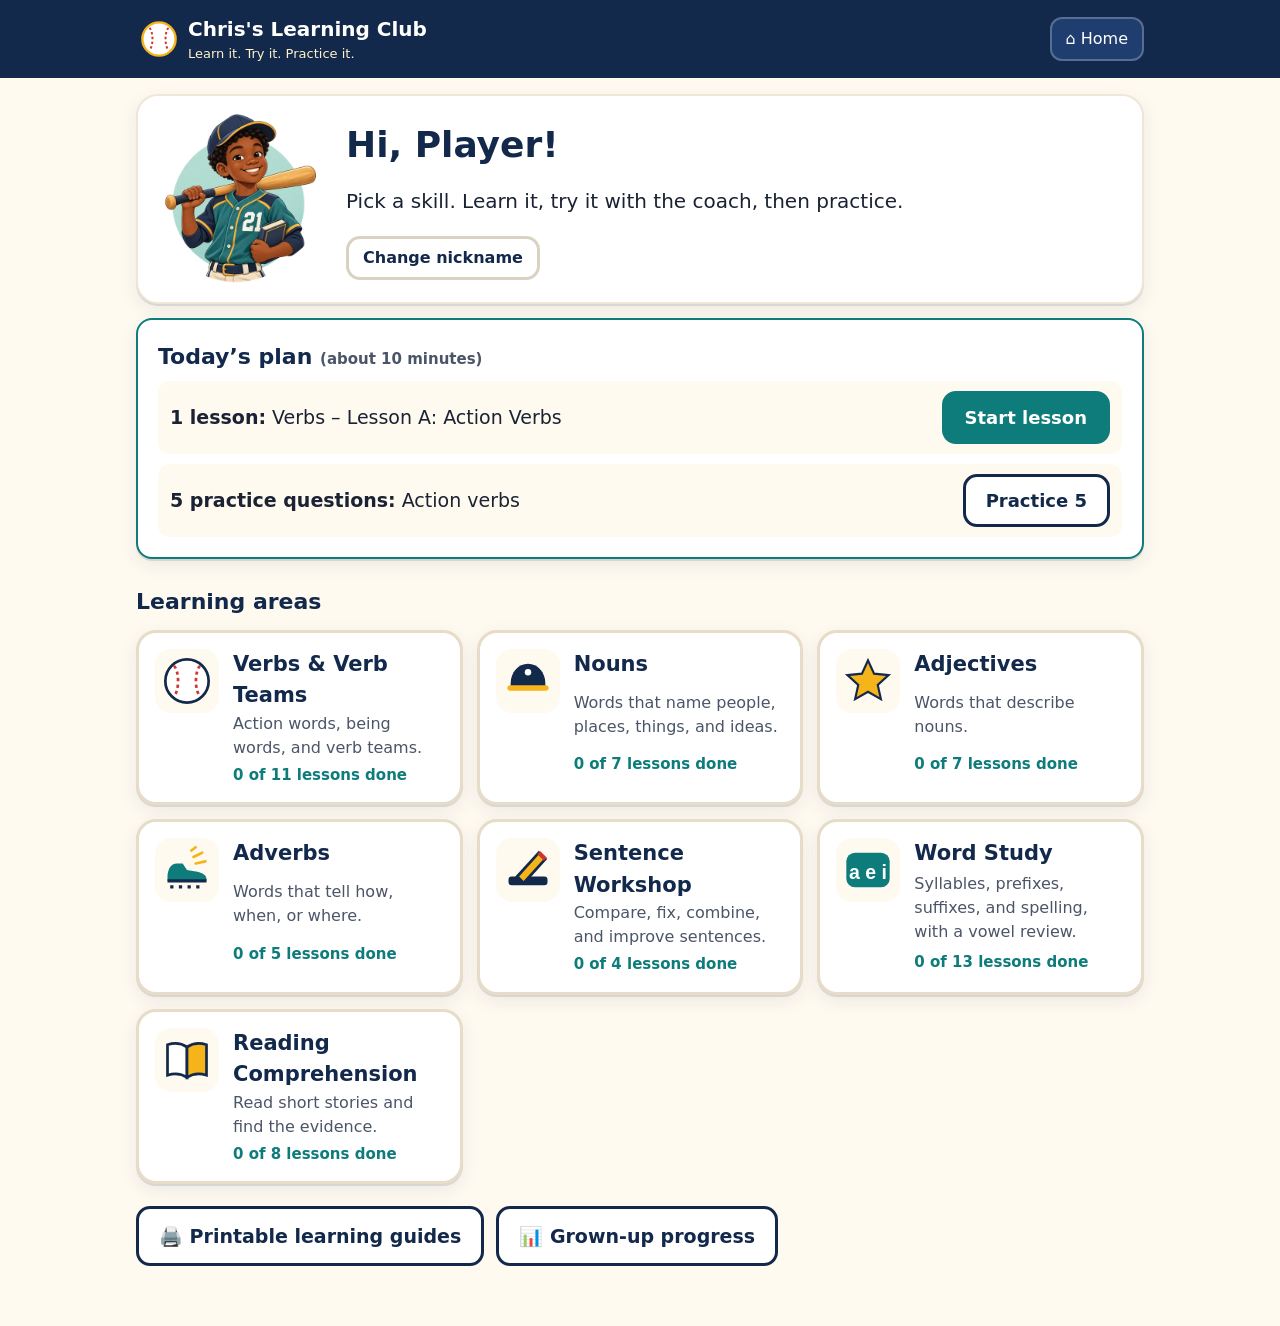
==== commit 41844c47: "Close remaining forensic-audit findings; evidence-based progress labels From comparing Learning_Club" ====
--- a/chriss-learning-club.html
+++ b/chriss-learning-club.html
@@ -250,7 +250,7 @@
 .review .rq { font-weight: 700; color: var(--navy); }
 .rules { font-size: 20px; }
 .status { display: inline-block; border-radius: 999px; padding: 1px 10px; font-weight: 700; font-size: 14px; white-space: nowrap; }
-.s-none { background: #eee; } .s-practicing { background: var(--teal-l); } .s-review { background: var(--fix-l); color: var(--fix); } .s-strong { background: var(--good-l); color: var(--good); }
+.s-none { background: #eee; } .s-early { background: var(--gold-l); } .s-practicing { background: var(--teal-l); } .s-review { background: var(--fix-l); color: var(--fix); } .s-strong { background: var(--good-l); color: var(--good); }
 .hist { padding-left: 20px; }
 .confirm { margin-top: 12px; background: #fdecec; border: 2px solid #9b1c1c; border-radius: 12px; padding: 12px; }
 .next-skill { background: var(--teal-l); border-radius: 12px; padding: 10px 14px; }
@@ -1204,7 +1204,7 @@
   verbs: [
     { id: 'action', name: 'Action verbs', lesson: 'A' },
     { id: 'being', name: 'Being & standalone verbs', lesson: 'B' },
-    { id: 'helpers', name: 'The 23 helping verbs', lesson: 'C' },
+    { id: 'helpers', name: 'Helper-word memory (recall)', lesson: 'C' },
     { id: 'team', name: 'Whole verb teams', lesson: 'D' },
     { id: 'long', name: 'Longer verb teams', lesson: 'E', optional: true },
     { id: 'endings', name: 'Ending clues (-ed, -ing)', lesson: 'F' },
@@ -1220,7 +1220,8 @@
     { id: 'things', name: 'Thing nouns', lesson: 'C' },
     { id: 'proper', name: 'Common & proper nouns', lesson: 'D' },
     { id: 'multi', name: 'Find every noun', lesson: 'E' },
-    { id: 'ideas', name: 'Idea nouns', lesson: 'F' }
+    { id: 'ideas', name: 'Idea nouns', lesson: 'F' },
+    { id: 'collective', name: 'Collective nouns (groups)', lesson: 'G' }
   ],
   adjectives: [
     { id: 'kind', name: 'What kind?', lesson: 'A' },
@@ -1387,7 +1388,13 @@
   { id: 'n29', sk: 'things', s: 'My [grandmother:p] knitted a warm [scarf:t] in the [kitchen:l].', want: 't', h: 'What did Grandmother make?', h2: 'A thing noun names an object you can touch. Grandmother is a person and kitchen is a place.', ex: 'Scarf names a thing.', notes: { warm: 'Warm describes the scarf. It is an adjective.' } },
   { id: 'n30', sk: 'things', s: 'At the [market:l], [Dad:pP] bought fresh [peaches:t].', want: 't', h: 'What did Dad buy?', h2: 'Look for the object Dad bought. Market is where he was.', ex: 'Peaches names things. Market is a place and Dad is a person.', notes: { fresh: 'Fresh describes the peaches. It is an adjective.' } },
   { id: 'n31', sk: 'ideas', s: '[Bravery:i] helped the young [swimmer:p] cross the [lake:l].', want: 'i', h: 'Which noun can you not see or touch?', h2: 'An idea noun names a feeling or quality, like courage or joy. Swimmer and lake can be seen.', ex: 'Bravery names an idea. Swimmer is a person and lake is a place.' },
-  { id: 'n32', sk: 'ideas', s: 'The [students:p] felt great [excitement:i] before the [parade:t].', want: 'i', h: 'Which noun names a feeling?', h2: 'Find the word that names what the students felt inside.', ex: 'Excitement names a feeling, which is an idea. Students are people and the parade is an event.', notes: { great: 'Great describes the excitement. It is an adjective.' } }
+  { id: 'n32', sk: 'ideas', s: 'The [students:p] felt great [excitement:i] before the [parade:t].', want: 'i', h: 'Which noun names a feeling?', h2: 'Find the word that names what the students felt inside.', ex: 'Excitement names a feeling, which is an idea. Students are people and the parade is an event.', notes: { great: 'Great describes the excitement. It is an adjective.' } },
+{ id: 'n33', sk: 'collective', s: 'A [flock:tG] of [geese:t] landed on the [lake:l].', want: 'G', h: 'Which noun names a whole group?', h2: 'A collective noun is one word for many members together. Geese are the members; find the word for the group.', ex: 'Flock is a collective noun. It names a group of geese.' },
+  { id: 'n34', sk: 'collective', s: 'The [team:pG] cheered for its [captain:p] after the [game:t].', want: 'G', h: 'Which word names many players as one group?', h2: 'The captain is one person. Look for the word that means all the players together.', ex: 'Team is a collective noun. It names a group of players.' },
+  { id: 'n35', sk: 'collective', k: 'mc', q: 'Which word names a group of cows?', c: ['herd', 'flock', 'class'], a: 0, h: 'Think about animals that live on a farm and move together in a field.', h2: 'Each group word goes with certain members. A class is students, and a flock is usually birds or sheep.', ex: 'A herd is a group of cows.', why: [null, 'Flock is usually for birds or sheep.', 'A class is a group of students.'] },
+  { id: 'n36', sk: 'collective', k: 'mc', q: 'A ___ of wolves howled at the moon.', c: ['team', 'pack', 'flock'], a: 1, h: 'Which group word do people use for wolves or dogs?', h2: 'Team is for people who play or work together. Flock is for birds or sheep.', ex: 'A pack is a group of wolves.', why: ['Team is for people.', null, 'Flock is for birds or sheep.'] },
+  { id: 'n37', sk: 'collective', s: 'Our [class:pG] planted a [garden:l] behind the [school:l].', want: 'G', h: 'Which noun names a whole group of students?', h2: 'Garden and school are places. Find the word for the students all together.', ex: 'Class is a collective noun. It names a group of students.' },
+  { id: 'n38', sk: 'collective', k: 'mc', q: 'Which sentence uses a collective noun?', c: ['A bunch of grapes sat in the bowl.', 'Two grapes sat in the bowl.', 'The grape was purple.'], a: 0, h: 'Look for one word that means many things together.', h2: 'Read each sentence. Which one has a single word for a whole group of grapes?', ex: 'Bunch is a collective noun. It names a group of grapes.', why: [null, 'Two tells how many, but it does not name a group.', 'This sentence is about one grape.'] }
 ];
 
 /* ───────────────────────── ADJECTIVE BANK ───────────────────────── */
@@ -2768,7 +2775,11 @@
   { id: 'nc10', sk: 'multi', s: 'The [mayor:p] cut a [ribbon:t] to open the new [playground:l] beside the [courthouse:l].', h: 'Find the person, the thing she cut, and two places.', ex: 'Mayor is a person. Ribbon is a thing. Playground and courthouse are places.', notes: { new: 'New describes the playground. It is an adjective.', open: 'Open is an action word, a verb. It is not a noun.' } },
 { id: 'nc11', sk: 'people', s: 'The [baker:p] pulled warm [rolls:t] from the [oven:t].', want: 'p', h: 'Who pulled the rolls out?', h2: 'Ask "who?"', ex: 'Baker names a person. Rolls and oven are things.' },
   { id: 'nc12', sk: 'places', s: 'Our [team:p] practiced at the [stadium:l] on [Monday:tP].', want: 'l', h: 'Where did the team practice?', h2: 'Ask "where?"', ex: 'Stadium names a place. Team names people and Monday names a day.' },
-  { id: 'nc13', sk: 'things', s: 'The [nurse:p] gave me a [bandage:t].', want: 't', h: 'What did the nurse give?', h2: 'Find the object.', ex: 'Bandage names a thing. Nurse names a person.', notes: { me: 'Me is a pronoun. It stands in for a noun, so we do not tap it here.' } }
+  { id: 'nc13', sk: 'things', s: 'The [nurse:p] gave me a [bandage:t].', want: 't', h: 'What did the nurse give?', h2: 'Find the object.', ex: 'Bandage names a thing. Nurse names a person.', notes: { me: 'Me is a pronoun. It stands in for a noun, so we do not tap it here.' } },
+{ id: 'nc14', sk: 'collective', s: 'A [crowd:pG] waited outside the [stadium:l].', want: 'G', h: 'Which word names many people together?', h2: 'Find the group word.', ex: 'Crowd is a collective noun. It names a group of people.' },
+  { id: 'nc15', sk: 'collective', k: 'mc', q: 'A ___ of bees buzzed around the hive.', c: ['herd', 'swarm', 'class'], a: 1, h: 'Which group word goes with insects that fly together?', h2: 'Herd is for animals like cows, and class is for students.', ex: 'A swarm is a group of bees.', why: ['Herd is for animals like cows.', null, 'A class is a group of students.'] },
+  { id: 'nc16', sk: 'collective', s: 'The [band:pG] played loudly at the [parade:t].', want: 'G', h: 'Which noun names a group of musicians?', h2: 'Find the word for all the players together.', ex: 'Band is a collective noun. It names a group of musicians.' },
+  { id: 'nc17', sk: 'collective', k: 'mc', q: 'Which word names a group of family members?', c: ['family', 'father', 'home'], a: 0, h: 'Which word means all of them together?', h2: 'One word names one person, one names a place, and one names the whole group.', ex: 'Family is a collective noun. It names a group of relatives.', why: [null, 'Father names one person.', 'Home names a place.'] }
 ];
 var ADJ_CHECK = [
   { id: 'ac1', sk: 'kind', s: 'The [bumpy@road] road led to a [peaceful@farm] farm in the country.', h: 'What kind of road? What kind of farm?', ex: 'Bumpy describes road. Peaceful describes farm.' },
@@ -5009,6 +5020,48 @@
 var LESSONS_REPLACE_ALL = [LESSONS_REPLACE_BRIDGES, LESSONS_REPLACE_READING];
 /* ===== GRADE 3 ADDITIONS END ===== */
 
+/* ===== FINAL AUDIT FIXES ===== */
+var LESSONS_ADD_FINAL = { nouns: [
+  { id: 'G', title: 'Collective Nouns', skill: 'collective', key: 'A collective noun names a whole group as one thing.', steps: [
+    { t: 'explain', title: 'Words for groups', text: ['Some nouns name a whole GROUP as one thing.', 'They are called collective nouns.', 'Team, class, family, crowd, and flock are collective nouns.'], box: ['Many players together = a team', 'Many students together = a class', 'Many birds together = a flock'] },
+    { t: 'table', title: 'Groups and their words', head: ['Group of...', 'Collective noun'], rows: [['people who play together', 'team'], ['students', 'class'], ['musicians', 'band'], ['birds or sheep', 'flock'], ['cows', 'herd'], ['wolves', 'pack'], ['bees', 'swarm']] },
+    { t: 'show', title: 'Watch me find it', mode: 'noun', s: 'Our [family:pG] ate dinner.', labels: { family: 'group' }, text: ['Family names a whole group of people.'] },
+    { t: 'show', title: 'A longer sentence', mode: 'noun', s: 'After the game, the whole [team:pG] lined up to shake hands with the other players.', labels: { team: 'group' }, text: ['Game and players are nouns too, but team is the one word for the whole group.', 'Ask: which word means many members together?'] },
+    { t: 'guided', coach: 'Find the members first (cows). Then find the one word for all of them together.', q: { mode: 'noun', want: 'G', s: 'A [herd:tG] of [cows:t] crossed the [road:l].', h: 'Cows are the members. Which word names the whole group?', h2: 'Road is a place. The group word comes right before "of cows."', ex: 'Herd is a collective noun. It names a group of cows.' } },
+    { t: 'try', q: { k: 'mc', q: 'A ___ of birds flew over the field.', c: ['flock', 'herd', 'pack'], a: 0, h: 'Which group word goes with birds?', h2: 'Herd and pack go with animals that walk or run together.', ex: 'A flock is a group of birds.', why: [null, 'Herd is for animals like cows.', 'Pack is for animals like wolves.'] } },
+    { t: 'try', q: { mode: 'noun', want: 'G', s: 'The [crowd:pG] clapped when the [singer:p] took a [bow:t].', h: 'Which word names many people as one group?', h2: 'The singer is one person. Find the word for all the people watching.', ex: 'Crowd is a collective noun. It names a group of people.' } }
+  ] }
+] };
+LESSONS_ADD_ALL.push(LESSONS_ADD_FINAL);
+var LESSON_INSERTS = [
+  { area: 'verbs', lesson: 'F', at: 'beforeFirstQuestion', steps: [
+    { t: 'show', title: 'An -ed word can describe too', mode: 'verb', s: 'The tired campers [rested] by the warm fire.', labels: { tired: 'describes campers', rested: 'verb' }, text: ['Tired ends in -ed, but here it tells what kind of campers. It describes, so it is not the verb.', 'Rested tells what the campers did. That is the verb.', 'So an ending is only a clue. Ask: does the word tell what someone did, or describe a noun?'] } ] },
+  { area: 'vowels', lesson: 'A', at: 'beforeFirstQuestion', steps: [
+    { t: 'guided', coach: 'Say a, e, i, o, u. Then check each word letter by letter.', q: { k: 'mc', q: 'Which word has the vowel letter a?', c: ['hat', 'hit', 'hot'], a: 0, h: 'Look at the middle letter of each word.', h2: 'Name the vowel in each word. Only one of them is a.', ex: 'Hat has the vowel letter a.', why: [null, 'Hit has the vowel i.', 'Hot has the vowel o.'] } },
+    { t: 'try', q: { k: 'mc', q: 'How many vowel letters are in the word lamp?', c: ['1', '2', '3'], a: 0, h: 'Check l-a-m-p.', h2: 'Point to each letter and ask: is it a, e, i, o, or u?', ex: 'Lamp has one vowel letter: a.', why: [null, 'Only one letter in lamp is a vowel.', 'Only one letter in lamp is a vowel.'] } } ] },
+  { area: 'vowels', lesson: 'B', at: 'beforeFirstQuestion', steps: [
+    { t: 'guided', coach: 'Look for one vowel closed in by consonants, with no e at the end.', q: { k: 'mc', q: 'Which word has a short i sound, like in sit?', c: ['pin', 'pine', 'ride'], a: 0, say: true, h: 'Which word ends with a consonant, not an e?', h2: 'Silent e at the end usually makes the vowel say its name. A short vowel has no silent e.', ex: 'Pin has the short i pattern p-i-n.', why: [null, 'Pine ends with silent e, so the i says its name.', 'Ride ends with silent e, so the i says its name.'] } } ] },
+  { area: 'vowels', lesson: 'B', at: 'end', steps: [
+    { t: 'try', q: { k: 'mc', q: 'Which word has a short e sound, like in pet?', c: ['net', 'neat', 'need'], a: 0, say: true, h: 'Which word has only one vowel letter?', h2: 'Two vowels side by side often make a long sound. Look for one e closed in by consonants.', ex: 'Net has the short e pattern n-e-t.', why: [null, 'Neat has the team ea, which says long e.', 'Need has the team ee, which says long e.'] } } ] },
+  { area: 'vowels', lesson: 'C', at: 'beforeFirstQuestion', steps: [
+    { t: 'guided', coach: 'A long vowel says its own name. Look for a silent e at the end.', q: { k: 'mc', q: 'Which word has a long a sound, where the a says its name?', c: ['gate', 'gas', 'gab'], a: 0, say: true, h: 'Which word ends with a silent e?', h2: 'Words with one vowel closed in by consonants usually have a short sound.', ex: 'Gate ends with silent e, so the a says its name.', why: [null, 'Gas has a short a.', 'Gab has a short a.'] } } ] },
+  { area: 'vowels', lesson: 'C', at: 'end', steps: [
+    { t: 'try', q: { k: 'mc', q: 'Which word has a long i sound, where the i says its name?', c: ['pin', 'pine', 'pan'], a: 1, say: true, h: 'Look for a silent e at the end.', h2: 'Silent e at the end usually helps the vowel before it say its name.', ex: 'Pine ends with silent e, so the i says its name.', why: ['Pin has a short i.', null, 'Pan has a short a.'] } } ] },
+  { area: 'vowels', lesson: 'D', at: 'beforeFirstQuestion', steps: [
+    { t: 'guided', coach: 'Write the word. Put an e on the end. Then read it with the vowel saying its name.', q: { k: 'mc', q: 'Add silent e to tap. What word do you make?', c: ['tape', 'taps', 'tip'], a: 0, say: true, h: 'Write tap, then add e.', h2: 'Adding e keeps every letter of tap and puts one more at the end.', ex: 'tap + e = tape. The a now says its name.', why: [null, 'Taps adds s, not e.', 'Tip changes the vowel instead of adding e.'] } } ] },
+  { area: 'vowels', lesson: 'E', at: 'beforeFirstQuestion', steps: [
+    { t: 'guided', coach: 'Look for a and i sitting side by side.', q: { k: 'mc', q: 'Which word has the vowel team ai?', c: ['mail', 'mall', 'mile'], a: 0, say: true, h: 'Check the middle of each word.', h2: 'A vowel team is two vowels touching. Look for the a right next to an i.', ex: 'Mail has the team ai, which says long a.', why: [null, 'Mall has only the vowel a.', 'Mile has i and a silent e, not ai.'] } } ] },
+  { area: 'vowels', lesson: 'F', at: 'beforeFirstQuestion', steps: [
+    { t: 'guided', coach: 'Look for two e letters side by side.', q: { k: 'mc', q: 'Which word has the vowel team ee?', c: ['jeep', 'jet', 'jab'], a: 0, say: true, h: 'Which word has two vowels in a row?', h2: 'Count the vowel letters in each word. The team has two of the same vowel.', ex: 'Jeep has the team ee, which says long e.', why: [null, 'Jet has one e.', 'Jab has one a.'] } } ] },
+  { area: 'vowels', lesson: 'G', at: 'beforeFirstQuestion', steps: [
+    { t: 'guided', coach: 'Look for an e followed right away by an a.', q: { k: 'mc', q: 'Which word has the vowel team ea?', c: ['meat', 'met', 'mat'], a: 0, say: true, h: 'Which word has two vowels touching?', h2: 'Check each word for an e with an a right after it.', ex: 'Meat has the team ea, which says long e.', why: [null, 'Met has one e.', 'Mat has one a.'] } } ] },
+  { area: 'vowels', lesson: 'H', at: 'beforeFirstQuestion', steps: [
+    { t: 'guided', coach: 'Look for an o followed right away by an a.', q: { k: 'mc', q: 'Which word has the vowel team oa?', c: ['loaf', 'lot', 'loft'], a: 0, say: true, h: 'Which word has two vowels touching?', h2: 'Check each word for an o with an a right after it.', ex: 'Loaf has the team oa, which says long o.', why: [null, 'Lot has one o.', 'Loft has one o.'] } } ] }
+];
+var LESSON_STEP_PATCH = [
+  { area: 'adverbs', lesson: 'D', match: 'mc', set: { t: 'guided', coach: 'Ask: what does careful tell about? A noun (a person, place, or thing) or a verb (an action)?' } }
+];
+
 </script>
 <script>
 /* Chris's Learning Club — app logic. No network, no accounts, no tracking. */
@@ -5059,6 +5112,7 @@
     if (mode === 'noun') {
       if (want === 'P') return t.tags.indexOf('P') >= 0;
       if (want === 'c') return t.tags.indexOf('P') < 0;
+      if (want === 'G') return t.tags.indexOf('G') >= 0;
       return t.tags.indexOf(want) >= 0;
     }
     if (mode === 'adv') return t.tags === want;
@@ -5113,7 +5167,7 @@
   function addQ(q) { QBY[q.id] = q; (AREA_Q[q.area] = AREA_Q[q.area] || []).push(q); }
   VERB_BANK.forEach(function (r) { addQ(mkSelect(r, 'verbs', 'verb')); });
   HELPER_MC.forEach(function (r) { addQ(mkMC(r, 'verbs')); });
-  NOUN_BANK.forEach(function (r) { addQ(mkSelect(r, 'nouns', 'noun')); });
+  NOUN_BANK.forEach(function (r) { addQ(mkAny(r, 'nouns', 'noun')); });
   ADJ_BANK.forEach(function (r) { addQ(mkSelect(r, 'adjectives', 'adj')); });
   ADV_BANK.forEach(function (r) { addQ(r.k === 'mc' ? mkMC(r, 'adverbs') : mkSelect(r, 'adverbs', 'adv')); });
   VOWEL_BANK.forEach(function (r) { addQ(r.k === 'sort' ? mkSort(r, 'vowels') : mkMC(r, 'vowels')); });
@@ -5123,7 +5177,7 @@
   function addCheck(q) { QBY[q.id] = q; (CHECK_Q[q.area] = CHECK_Q[q.area] || []).push(q); }
   VERB_CHECK.forEach(function (r) { addCheck(mkSelect(r, 'verbs', 'verb')); });
   HELPER_CHECK.forEach(function (r) { addCheck(mkMC(r, 'verbs')); });
-  NOUN_CHECK.forEach(function (r) { addCheck(mkSelect(r, 'nouns', 'noun')); });
+  NOUN_CHECK.forEach(function (r) { addCheck(mkAny(r, 'nouns', 'noun')); });
   ADJ_CHECK.forEach(function (r) { addCheck(mkSelect(r, 'adjectives', 'adj')); });
   ADV_CHECK.forEach(function (r) { addCheck(r.k === 'mc' ? mkMC(r, 'adverbs') : mkSelect(r, 'adverbs', 'adv')); });
   VOWEL_CHECK.forEach(function (r) { addCheck(r.k === 'sort' ? mkSort(r, 'vowels') : mkMC(r, 'vowels')); });
@@ -5167,6 +5221,17 @@
     LESSONS[a] = cur;
   }); });
   (typeof LESSONS_ADD_ALL !== 'undefined' ? LESSONS_ADD_ALL : []).forEach(function (add) { Object.keys(add).forEach(function (a) { LESSONS[a] = (LESSONS[a] || []).concat(add[a]); }); });
+  /* small authored patches: extra guided/independent steps */
+  (typeof LESSON_INSERTS !== 'undefined' ? LESSON_INSERTS : []).forEach(function (ins) {
+    var l = (LESSONS[ins.area] || []).filter(function (x) { return x.id === ins.lesson; })[0]; if (!l) return;
+    var at = ins.at === 'beforeFirstQuestion' ? l.steps.map(function (st) { return !!st.q; }).indexOf(true) : ins.at === 'end' ? l.steps.length : ins.at;
+    if (at < 0) at = l.steps.length;
+    l.steps.splice.apply(l.steps, [at, 0].concat(ins.steps));
+  });
+  (typeof LESSON_STEP_PATCH !== 'undefined' ? LESSON_STEP_PATCH : []).forEach(function (pt) {
+    var l = (LESSONS[pt.area] || []).filter(function (x) { return x.id === pt.lesson; })[0]; if (!l) return;
+    var st = l.steps.filter(function (x) { return x.t === pt.match; })[0]; if (st) Object.keys(pt.set).forEach(function (k) { st[k] = pt.set[k]; });
+  });
   /* step text may be one string or a list of short sentences */
   Object.keys(LESSONS).forEach(function (a) { LESSONS[a].forEach(function (l) { l.steps.forEach(function (st) { if (typeof st.text === 'string') st.text = [st.text]; if (typeof st.box === 'string') st.box = [st.box]; }); }); });
   /* Word Study: lessons for foundation skills form the skippable Foundation Review */
@@ -5286,11 +5351,15 @@
   function skillStatus(a, sk) {
     var r = P.skills[a + '.' + sk];
     if (!r || (!r.hist.length && !r.chkTotal)) return { key: 'none', label: 'Not started' };
-    if (r.lastChk && r.lastChk.right < r.lastChk.total) return { key: 'review', label: 'Needs review' };
+    var evid = r.hist.length + (r.chkTotal || 0);
+    if (r.lastChk && r.lastChk.right < r.lastChk.total) return { key: 'review', label: 'Needs review', n: evid };
     var recent = r.hist.slice(-8), ind = recent.filter(function (x) { return x === 'ind'; }).length;
-    if (recent.length >= 3 && ind / recent.length < 0.5) return { key: 'review', label: 'Needs review' };
-    if (ind >= 5 && ind / recent.length >= 0.8) return { key: 'strong', label: 'Getting strong' };
-    return { key: 'practicing', label: 'Practicing' };
+    if (recent.length >= 3 && ind / recent.length < 0.5) return { key: 'review', label: 'Needs review', n: evid };
+    /* too little evidence to say anything strong: e.g. one right check answer */
+    if (evid < 5) return { key: 'early', label: 'Early evidence', n: evid };
+    var chkOK = !r.chkTotal || (r.chkTotal >= 2 && r.chkRight / r.chkTotal >= 0.8);
+    if (ind >= 5 && ind / recent.length >= 0.8 && chkOK) return { key: 'strong', label: 'Getting strong', n: evid };
+    return { key: 'practicing', label: 'Practicing', n: evid };
   }
   function nextSkill() {
     var i, a, list, j;
@@ -5438,6 +5507,7 @@
     if (q.mode === 'noun') {
       if (t.ans) {
         if (q.want === 'P') return w + ' is a common noun. Look for a special name that starts with a capital letter.';
+        if (q.want === 'G') return w + ' is a noun, but it names one ' + nounCat(t) + ', not a whole group.';
         if (q.want === 'c') return w + ' is a proper noun (a special name). Find the common noun.';
         return w + ' is a noun, but it names a ' + nounCat(t) + '. This question wants a ' + CAT[q.want] + '.';
       }
@@ -5489,6 +5559,7 @@
     if (q.mode === 'noun') {
       var n = miss.length, t = q.toks[miss[0]];
       var pre = hit.length ? 'You found ' + hit.length + '! ' : '';
+      if (q.want === 'G') return pre + 'Look for a noun that names a whole GROUP, like team, flock, or crowd.';
       if (q.want === 'P') return pre + 'Look for ' + (n > 1 ? n + ' more special names' : 'a special name') + ' that start with a capital letter.';
       return pre + 'You still need ' + n + ' more noun' + (n > 1 ? 's' : '') + '. Look for a word that names a ' + nounCat(t) + '. Ask: ' + CATQ[(t.tags.replace('P', '').charAt(0)) || 't'];
     }
@@ -5897,7 +5968,7 @@
     if (q.mode === 'verb') return 'Tap EVERY verb word: main verbs and their helpers.';
     if (q.mode === 'noun') {
       if (!q.want) return 'Tap ALL the nouns.';
-      return { p: 'Tap every noun that names a PERSON.', l: 'Tap every noun that names a PLACE.', t: 'Tap every noun that names a THING.', i: 'Tap every noun that names an IDEA.', P: 'Tap every PROPER noun (special names).', c: 'Tap every COMMON noun.' }[q.want];
+      return { p: 'Tap every noun that names a PERSON.', l: 'Tap every noun that names a PLACE.', t: 'Tap every noun that names a THING.', i: 'Tap every noun that names an IDEA.', G: 'Tap every COLLECTIVE noun (a word for a whole group).', P: 'Tap every PROPER noun (special names).', c: 'Tap every COMMON noun.' }[q.want];
     }
     if (q.mode === 'adj') return 'Tap every adjective (describing word).';
     if (q.mode === 'adv') return q.want ? 'Tap the adverb that tells ' + q.want.toUpperCase() + '.' : 'Tap the adverb.';
@@ -6272,12 +6343,14 @@
     Object.keys(per).forEach(function (sk) { var r = skillRec(view.a, sk); r.chkRight += per[sk].right; r.chkTotal += per[sk].total; r.lastChk = per[sk]; });
     var repeat = (view.priorQ || []).length, passRepeat = (view.priorP || []).length;
     var unseen = !repeat && !passRepeat;
-    P.checks.push({ a: view.a, date: new Date().toISOString(), n: items.length, score: score, repeat: repeat, passRepeat: passRepeat, unseen: unseen, missed: Object.keys(per).filter(function (k) { return per[k].right < per[k].total; }) });
+    var memItems = items.filter(function (it) { return QBY[it.id].sk === 'helpers'; });
+    var mem = memItems.length ? { right: memItems.filter(function (x) { return x.ok; }).length, total: memItems.length } : null;
+    P.checks.push({ a: view.a, date: new Date().toISOString(), n: items.length, score: score, mem: mem, repeat: repeat, passRepeat: passRepeat, unseen: unseen, missed: Object.keys(per).filter(function (k) { return per[k].right < per[k].total; }) });
     if (P.checks.length > 50) P.checks = P.checks.slice(-50);
     saveP();
     var readyPassed = null;
     if (view.ready) { readyPassed = score >= Math.ceil(items.length * 0.8); P.ready = P.ready || {}; if (readyPassed) P.ready[view.a] = new Date().toISOString(); saveP(); }
-    go({ v: 'testResult', a: view.a, items: items, score: score, per: per, repeat: repeat, passRepeat: passRepeat, unseen: unseen, ready: view.ready, readyPassed: readyPassed });
+    go({ v: 'testResult', a: view.a, items: items, score: score, mem: mem, per: per, repeat: repeat, passRepeat: passRepeat, unseen: unseen, ready: view.ready, readyPassed: readyPassed });
   }
   function givenText(q, g) {
     if (!g) return 'No answer';
@@ -6312,6 +6385,7 @@
   function screenTestResult() {
     var a = areaById(view.a), n = view.items.length;
     var h = '<section class="card center"><h1 id="scr-title" tabindex="-1">You finished! <span aria-hidden="true">⭐</span></h1><p class="score">' + view.score + ' of ' + n + ' correct</p>';
+    if (view.mem) h += '<p class="small mem-split">Finding verbs in sentences: <b>' + (view.score - view.mem.right) + ' of ' + (n - view.mem.total) + '</b> \u00B7 Helper-word memory (recall, reported separately): <b>' + view.mem.right + ' of ' + view.mem.total + '</b></p>';
     h += '<p class="lead">' + (view.score === n ? 'Every single one. Amazing!' : 'Let’s look at the ones to practice. Mistakes help us learn.') + '</p>' + exposureNote(view) + (view.ready ? '<p class="msg ' + (view.readyPassed ? 'good' : 'info') + '">' + (view.readyPassed ? 'Ready! Foundation Review is marked as skipped. Next: the Grade 3 Word Study lessons.' : 'Let\u2019s review the Foundation lessons first. They are short.') + '</p>' : '') + '</section>';
     var missed = view.items.filter(function (x) { return !x.ok; });
     if (missed.length) {
@@ -6417,13 +6491,13 @@
     h += '<div class="card"><p>' + (storageOK ? 'Progress is saved in this browser on this device only. It does not sync to other devices and is never sent anywhere.' : '<b>Progress is not being saved.</b> ' + esc(storageNote)) + '</p>';
     var ns = nextSkill();
     if (ns) { var ar = areaById(ns.a); h += '<p class="next-skill"><b>Next skill to practice:</b> ' + esc(ar.short) + ' – ' + esc(ns.sk.name) + ' <span class="muted">(' + esc(ns.why) + ')</span></p>'; }
-    h += '<p class="muted small"><b>First try</b> = right on the first Check with no hint. <b>With help</b> = used a hint, the coach, or a retry. <b>Shown</b> = used “Show me.” “Getting strong” needs at least 5 first-try answers in recent practice; the app never calls a skill mastered from one answer. Check My Skills results are kept separate from practice.</p><p class="muted small"><b>About checks:</b> each subject has its own check questions that never appear in lessons or practice (' + AREAS.map(function (ar) { return ar.short + ' ' + (CHECK_Q[ar.id] || []).length; }).join(', ') + '; reading uses ' + CHECK_PASSAGES.length + ' check-only stories). Checks use unseen questions (and unseen stories) first, so two five-question checks can both be unseen. When a bank runs low, results are labeled \u201cmixed\u201d or \u201crepeated\u201d below. Checks only ask about lessons he has finished.</p></div>';
+    h += '<p class="muted small"><b>First try</b> = right on the first Check with no hint. <b>With help</b> = used a hint, the coach, or a retry. <b>Shown</b> = used “Show me.” \u201cEarly evidence\u201d means fewer than 5 answers so far, so no conclusion yet (one right check answer is not enough). \u201cGetting strong\u201d needs at least 5 first-try practice answers at 80% or better, and any check answers at 80% or better. The app never says a skill is mastered. Check My Skills results are kept separate from practice.</p><p class="muted small"><b>About checks:</b> each subject has its own check questions that never appear in lessons or practice (' + AREAS.map(function (ar) { return ar.short + ' ' + (CHECK_Q[ar.id] || []).length; }).join(', ') + '; reading uses ' + CHECK_PASSAGES.length + ' check-only stories). Checks use unseen questions (and unseen stories) first, so two five-question checks can both be unseen. When a bank runs low, results are labeled \u201cmixed\u201d or \u201crepeated\u201d below. Checks only ask about lessons he has finished.</p></div>';
     AREAS.forEach(function (a) {
       var ls = LESSONS[a.id], done = ls.filter(function (l) { return lessonDone(a.id, l.id); }).length;
       h += '<div class="card"><h2>' + esc(a.name) + ' <span class="muted small">· ' + done + ' of ' + ls.length + ' lessons done</span></h2><div class="tbl-wrap"><table class="tbl small"><thead><tr><th scope="col">Skill</th><th scope="col">Lesson</th><th scope="col">First try</th><th scope="col">With help</th><th scope="col">Shown</th><th scope="col">Checks</th><th scope="col">Status</th></tr></thead><tbody>';
       SKILLS[a.id].forEach(function (s) {
         var r = P.skills[a.id + '.' + s.id] || { ind: 0, help: 0, rev: 0, chkRight: 0, chkTotal: 0 }, st = skillStatus(a.id, s.id);
-        h += '<tr><th scope="row">' + esc(s.name) + (s.optional ? ' <span class="tag">optional</span>' : '') + '</th><td>' + (lessonDone(a.id, s.lesson) ? '✓' : '–') + '</td><td>' + r.ind + '</td><td>' + r.help + '</td><td>' + r.rev + '</td><td>' + (r.chkTotal ? r.chkRight + '/' + r.chkTotal : '–') + '</td><td><span class="status s-' + st.key + '">' + esc(st.label) + '</span></td></tr>';
+        h += '<tr><th scope="row">' + esc(s.name) + (s.optional ? ' <span class="tag">optional</span>' : '') + '</th><td>' + (lessonDone(a.id, s.lesson) ? '✓' : '–') + '</td><td>' + r.ind + '</td><td>' + r.help + '</td><td>' + r.rev + '</td><td>' + (r.chkTotal ? r.chkRight + '/' + r.chkTotal : '–') + '</td><td><span class="status s-' + st.key + '">' + esc(st.label) + '</span>' + (st.n ? '<span class="muted small"> (' + st.n + ' answer' + (st.n > 1 ? 's' : '') + ')</span>' : '') + '</td></tr>';
       });
       Object.keys(P.skills).filter(function (k) { return k.indexOf(a.id + '.legacy_') === 0; }).forEach(function (k) {
         var r = P.skills[k];
@@ -6438,7 +6512,7 @@
     h += '</div>';
     h += '<div class="card"><h2>Check My Skills history</h2>';
     if (!P.checks.length) h += '<p class="muted">No checks yet.</p>';
-    else h += '<ul class="hist">' + P.checks.slice(-10).reverse().map(function (c) { var a = areaById(c.a); var d = new Date(c.date); return '<li>' + esc(isNaN(d) ? '' : d.toLocaleDateString()) + ' · ' + esc(a ? a.short : c.a) + ': <b>' + c.score + ' of ' + c.n + '</b>' + (c.unseen ? ' <span class="tag">unseen</span>' : (c.repeat ? ' <span class="tag">' + (c.repeat < c.n ? 'mixed: ' : 'repeated: ') + c.repeat + ' of ' + c.n + ' seen before</span>' : '') + (c.passRepeat ? ' <span class="tag">story seen before</span>' : '')) + (c.missed && c.missed.length ? ' · review: ' + esc(c.missed.map(function (s) { var so = skillById(c.a, s); return so ? so.name : (s.indexOf('legacy_') === 0 ? 'legacy mixed records' : s); }).join(', ')) : '') + '</li>'; }).join('') + '</ul>';
+    else h += '<ul class="hist">' + P.checks.slice(-10).reverse().map(function (c) { var a = areaById(c.a); var d = new Date(c.date); return '<li>' + esc(isNaN(d) ? '' : d.toLocaleDateString()) + ' · ' + esc(a ? a.short : c.a) + ': <b>' + c.score + ' of ' + c.n + '</b>' + (c.mem ? ' <span class="muted">(sentences ' + (c.score - c.mem.right) + '/' + (c.n - c.mem.total) + '; helper memory ' + c.mem.right + '/' + c.mem.total + ')</span>' : '') + (c.unseen ? ' <span class="tag">unseen</span>' : (c.repeat ? ' <span class="tag">' + (c.repeat < c.n ? 'mixed: ' : 'repeated: ') + c.repeat + ' of ' + c.n + ' seen before</span>' : '') + (c.passRepeat ? ' <span class="tag">story seen before</span>' : '')) + (c.missed && c.missed.length ? ' · review: ' + esc(c.missed.map(function (s) { var so = skillById(c.a, s); return so ? so.name : (s.indexOf('legacy_') === 0 ? 'legacy mixed records' : s); }).join(', ')) : '') + '</li>'; }).join('') + '</ul>';
     h += '</div><div class="card"><h2>Settings</h2>' + btn('editNameG', 'Change nickname (now: ' + esc(P.nick) + ')');
     if (view.confirmReset) h += '<div class="confirm" role="alertdialog" aria-label="Confirm reset"><p><b>Erase all progress on this device?</b> This cannot be undone.</p>' + btn('doReset', 'Yes, erase everything', null, 'danger') + ' ' + btn('cancelReset', 'Cancel') + '</div>';
     else h += ' ' + btn('askReset', 'Reset all progress', null, 'ghost');
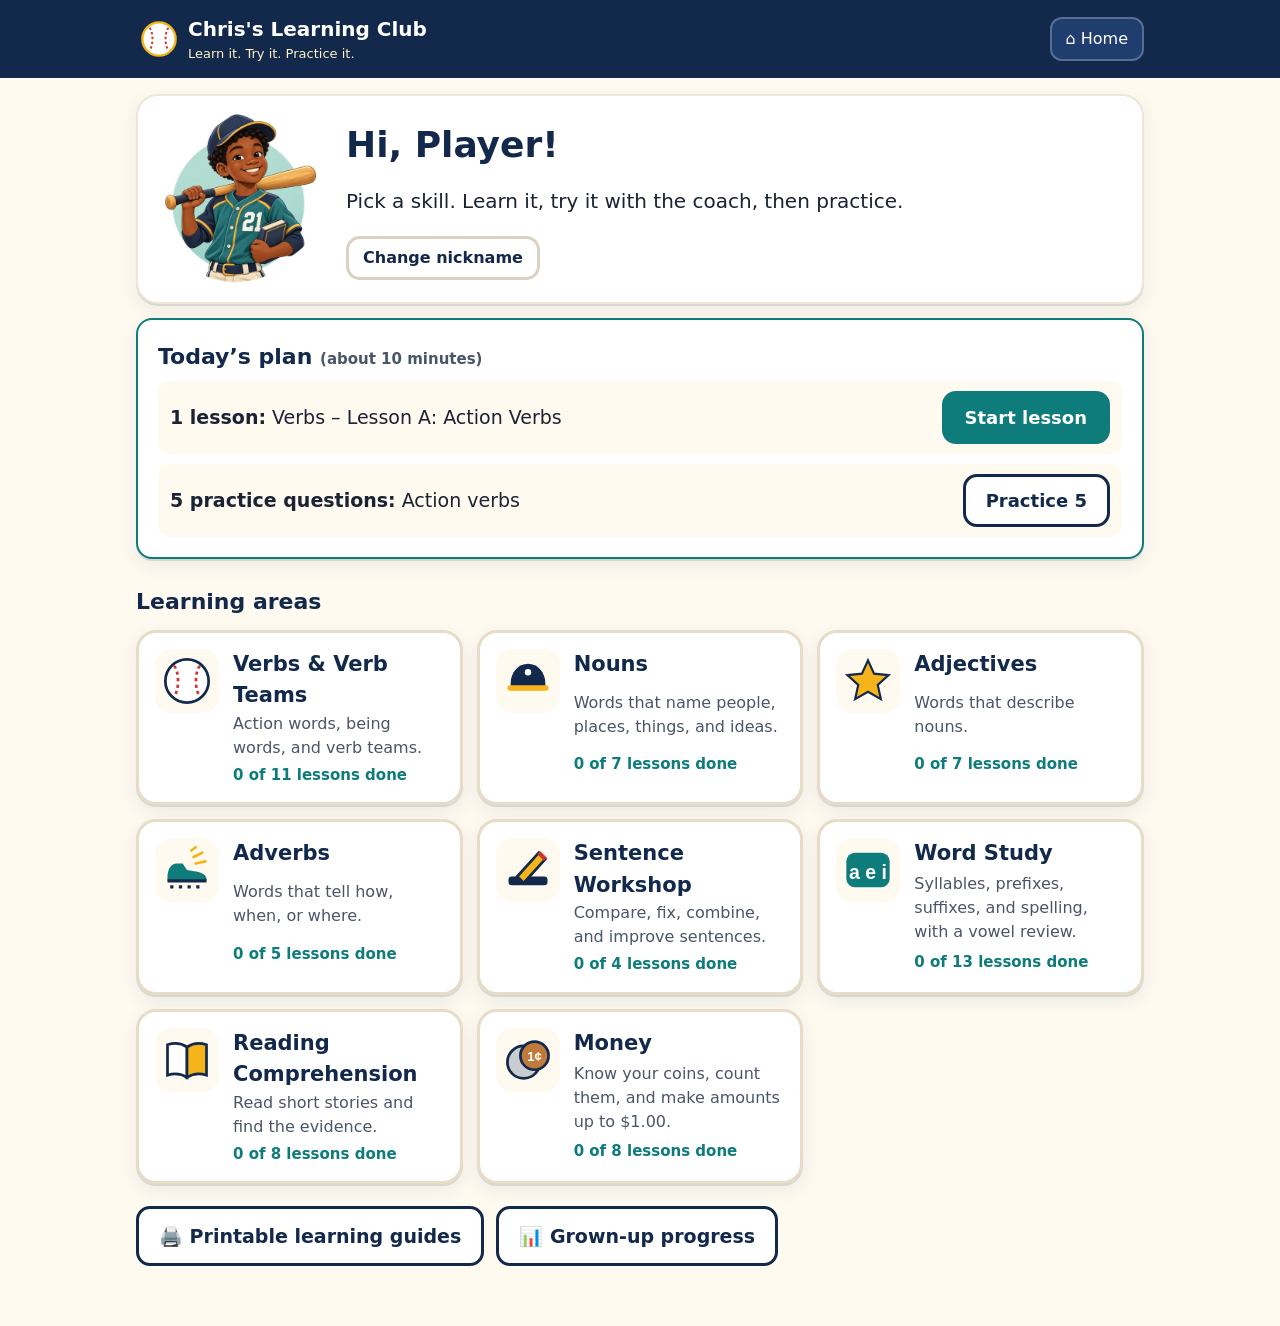
==== commit bf18a8fd: "Add a Money area: coins and amounts up to $1.00, starting from the basics - Eight short lessons: mee" ====
--- a/chriss-learning-club.html
+++ b/chriss-learning-club.html
@@ -326,6 +326,27 @@
 .worked-box { background: var(--cream); border: 2px dashed var(--gold); border-radius: 14px; padding: 10px 14px; margin: 8px 0 12px; font-size: clamp(19px, 3.4vw, 23px); }
 .worked-box p { margin: 4px 0; }
 .learn-section { margin: 18px 0 8px; }
+
+/* money */
+.coin-row { display: flex; flex-wrap: wrap; align-items: flex-end; gap: 10px 14px; margin: 10px 0; }
+.coin-fig { margin: 0; display: flex; flex-direction: column; align-items: center; gap: 4px; }
+.coin-fig figcaption { font-size: 15px; font-weight: 700; color: var(--navy); text-align: center; }
+.coin { display: block; border-radius: 50%; max-width: 100%; height: auto; filter: drop-shadow(0 2px 2px rgba(19, 41, 75, .25)); }
+.coin-fallback { display: inline-flex; align-items: center; justify-content: center; font-weight: 700; border: 3px solid var(--navy); }
+.coin-fallback.c-p { background: #c07a3c; color: #fff; } .coin-fallback.c-n, .coin-fallback.c-d, .coin-fallback.c-q { background: #c9cdd2; color: var(--navy); }
+.coin-choices { grid-template-columns: repeat(auto-fit, minmax(110px, 1fr)); }
+.coin-choices .choice { justify-content: center; min-height: 110px; }
+.num-entry { display: flex; align-items: center; gap: 8px; margin: 12px 0; }
+.num-box { min-width: 110px; min-height: 60px; padding: 6px 14px; border: 3px solid var(--navy); border-radius: 14px; background: var(--white); font-size: 34px; font-weight: 700; display: inline-flex; align-items: center; justify-content: center; font-variant-numeric: tabular-nums; }
+.num-unit { font-size: 30px; font-weight: 700; color: var(--navy); }
+.keypad { display: grid; grid-template-columns: repeat(3, 64px); gap: 8px; margin: 6px 0 10px; }
+.key { min-height: 56px; border-radius: 12px; border: 3px solid #d8cfbd; background: var(--white); font-size: 24px; font-weight: 700; cursor: pointer; color: var(--navy); }
+.key:hover { border-color: var(--teal); }
+.coin-bank { display: flex; flex-wrap: wrap; align-items: flex-end; gap: 10px; margin: 6px 0 10px; }
+.coin-btn { background: none; border: 3px solid transparent; border-radius: 50%; padding: 3px; cursor: pointer; line-height: 0; }
+.coin-btn:hover { border-color: var(--teal); }
+.tray { min-height: 90px; border: 3px dashed var(--line); border-radius: 16px; padding: 10px; display: flex; flex-wrap: wrap; align-items: center; gap: 6px; background: var(--cream); }
+.coin-btn:disabled { cursor: default; }
 
 </style>
 </head>
@@ -1173,13 +1194,22 @@
 NjQyMDEzYTY4YzAzMD5dID4+CnN0YXJ0eHJlZgo3NDI1MQolJUVPRgo=</script>
 <script>
 var IMAGES = {
-  adjectives: '[data-uri]',
-  adverbs: '[data-uri]',
-  home: '[data-uri]',
-  nouns: '[data-uri]',
-  reading: '[data-uri]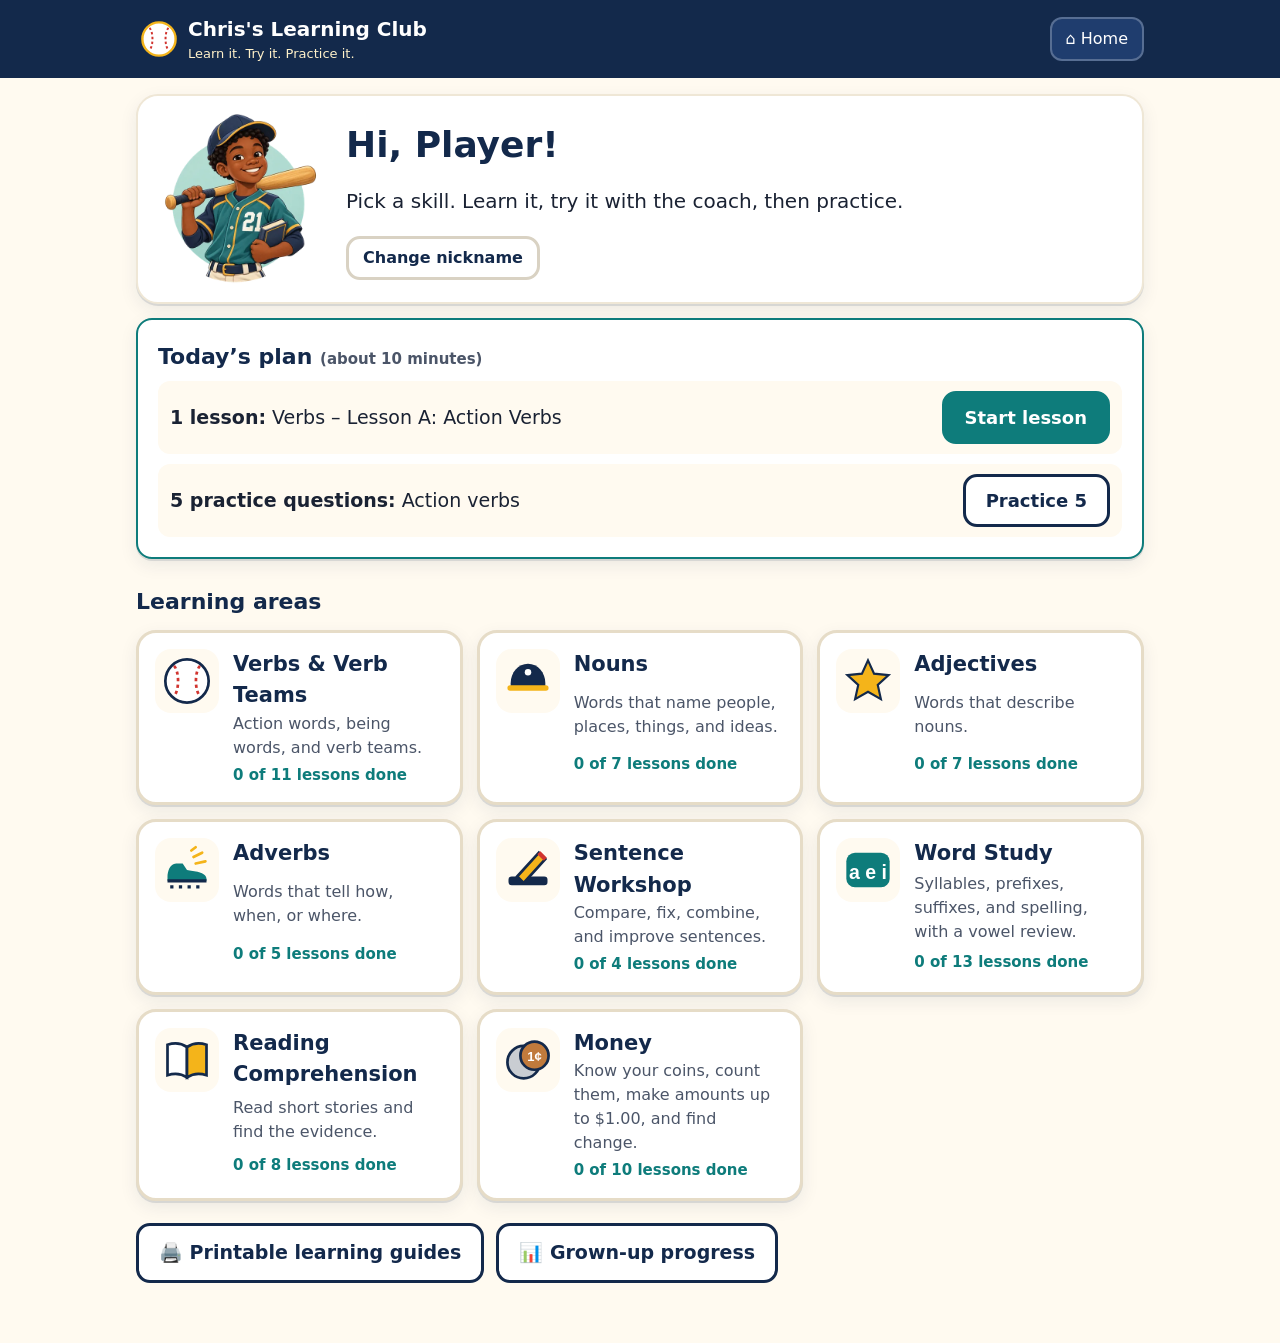
==== commit abab89fa: "Money audit fixes: exact coin math, help ladder, honest progress, application lessons - Fewest coins" ====
--- a/chriss-learning-club.html
+++ b/chriss-learning-club.html
@@ -347,6 +347,21 @@
 .coin-btn:hover { border-color: var(--teal); }
 .tray { min-height: 90px; border: 3px dashed var(--line); border-radius: 16px; padding: 10px; display: flex; flex-wrap: wrap; align-items: center; gap: 6px; background: var(--cream); }
 .coin-btn:disabled { cursor: default; }
+
+/* money v2 */
+.coin-groups { display: grid; gap: 10px; margin: 10px 0; }
+.coin-group { background: var(--cream); border-radius: 12px; padding: 8px 12px; }
+.cg-label { margin: 0; font-weight: 700; color: var(--navy); }
+.coin-group .coin-row { margin: 4px 0; }
+.num-label { flex-basis: 100%; font-weight: 700; color: var(--navy); }
+.tray-tools { display: flex; flex-wrap: wrap; gap: 8px; margin: 6px 0; }
+.rdot.retry { background: var(--teal); color: #fff; }
+.short-note { margin: 0 0 10px; }
+.sh-coins { display: flex; flex-wrap: wrap; align-items: flex-end; gap: 18px; }
+.sh-coins figure { margin: 0; text-align: center; }
+.build-id { font-size: 14px; background: var(--cream); padding: 2px 6px; border-radius: 6px; }
+.goal { background: var(--good-l); border-radius: 10px; padding: 8px 12px; margin: 0 0 10px; }
+.coin-choices .choice { flex-direction: column; gap: 6px; }
 
 </style>
 </head>
@@ -1193,17 +1208,18 @@
 emUgMjQgL1Jvb3QgMTUgMSBSIC9QcmV2IDQ4ODQ2IC9JRCBbPDc3MDk0MzNkY2JjNGViNjViNGU2NDIwMTNhNjhjMDMwPjw3NzA5NDMzZGNiYzRlYjY1YjRl
 NjQyMDEzYTY4YzAzMD5dID4+CnN0YXJ0eHJlZgo3NDI1MQolJUVPRgo=</script>
 <script>
+window.__CLC_BUILD = 'b57f8f7ce5c9';
 var IMAGES = {
   'adjectives': '[data-uri]',
   'adverbs': '[data-uri]',
-  'coin-dime-heads': '[data-uri]',
-  'coin-dime-tails': '[data-uri]